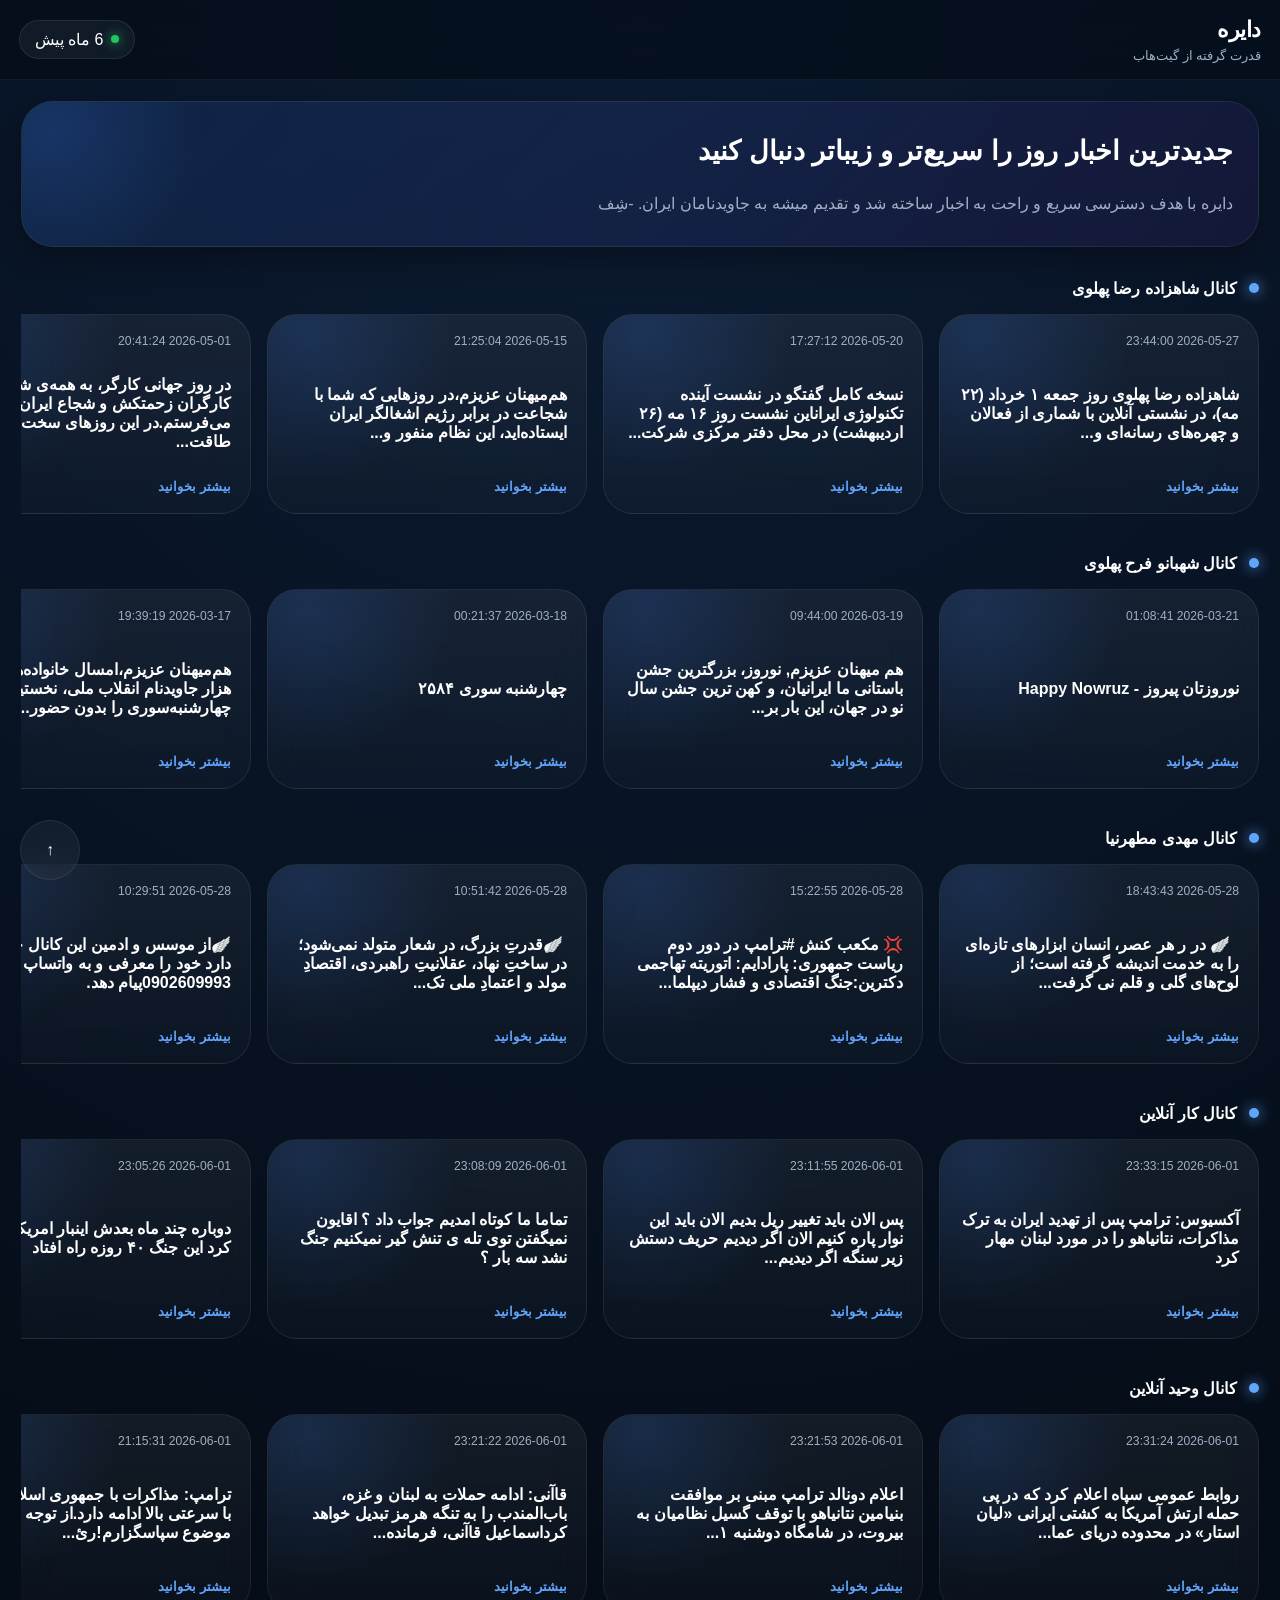
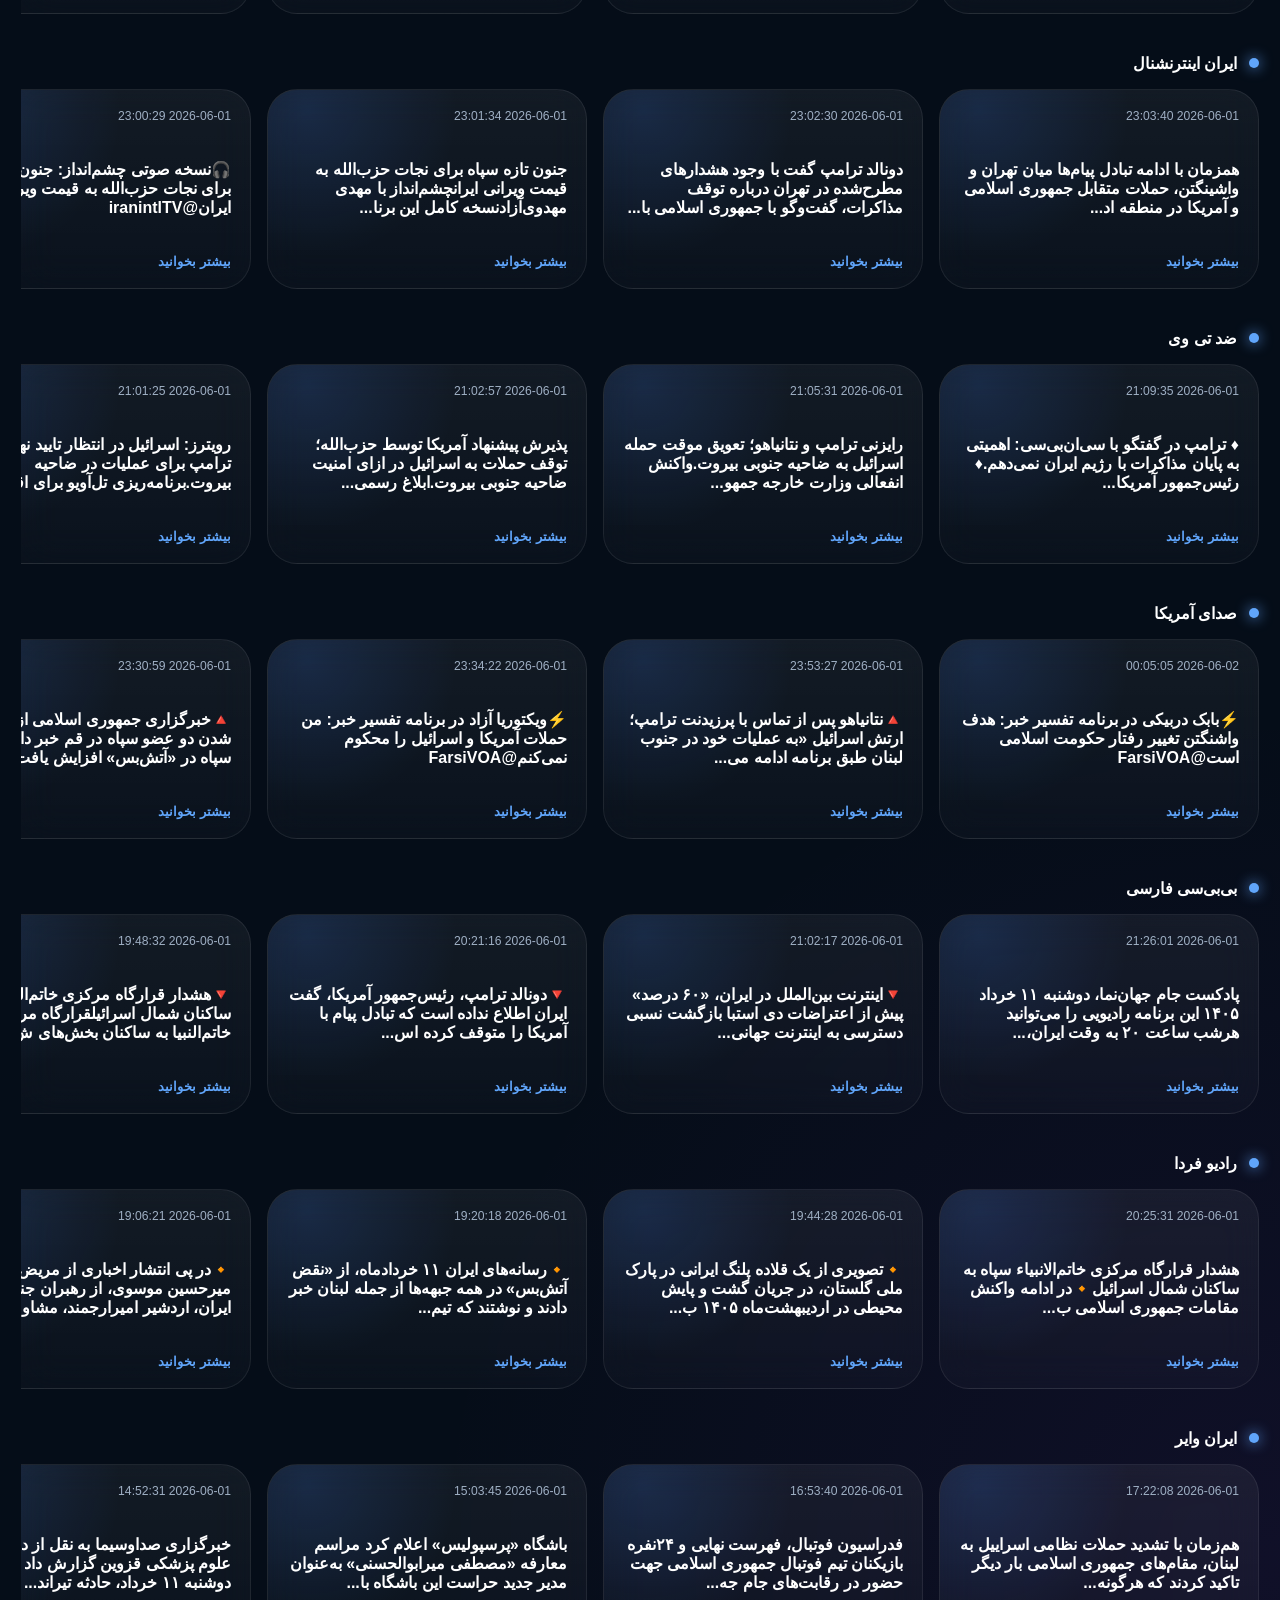
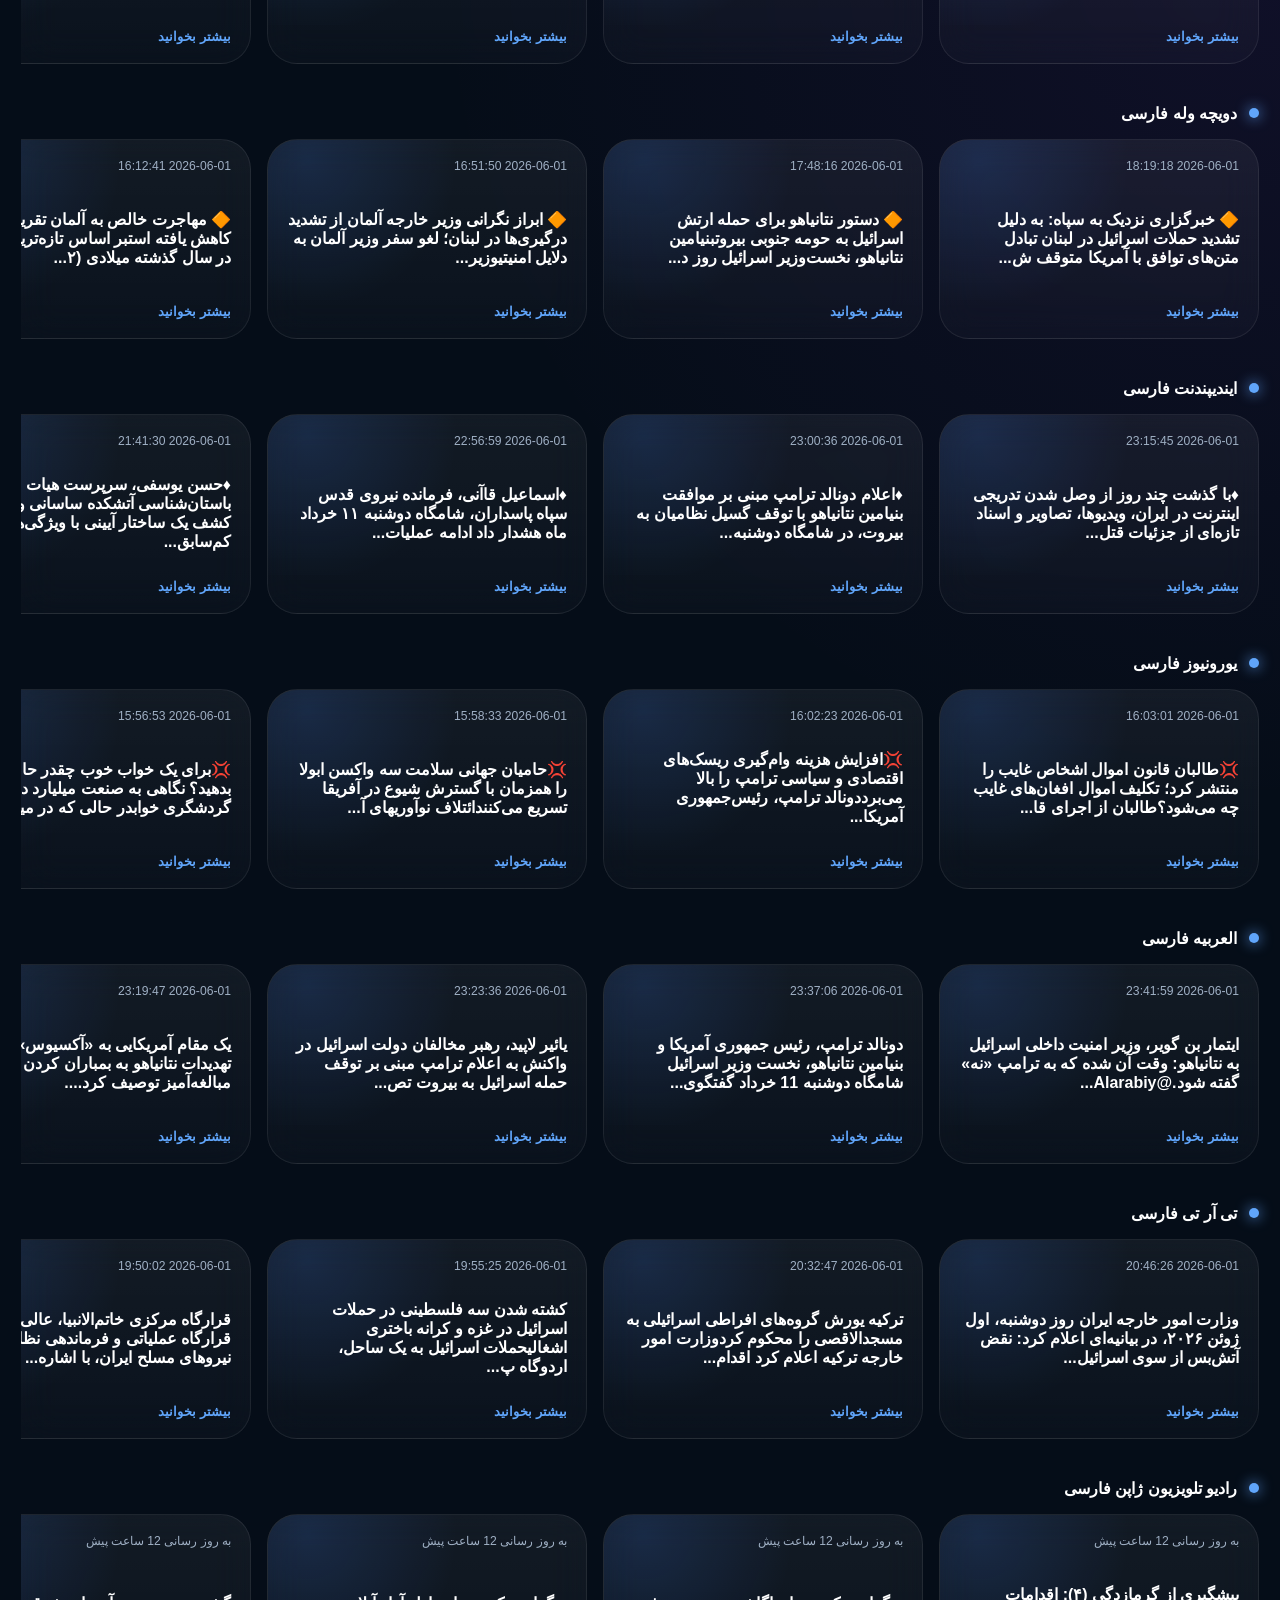
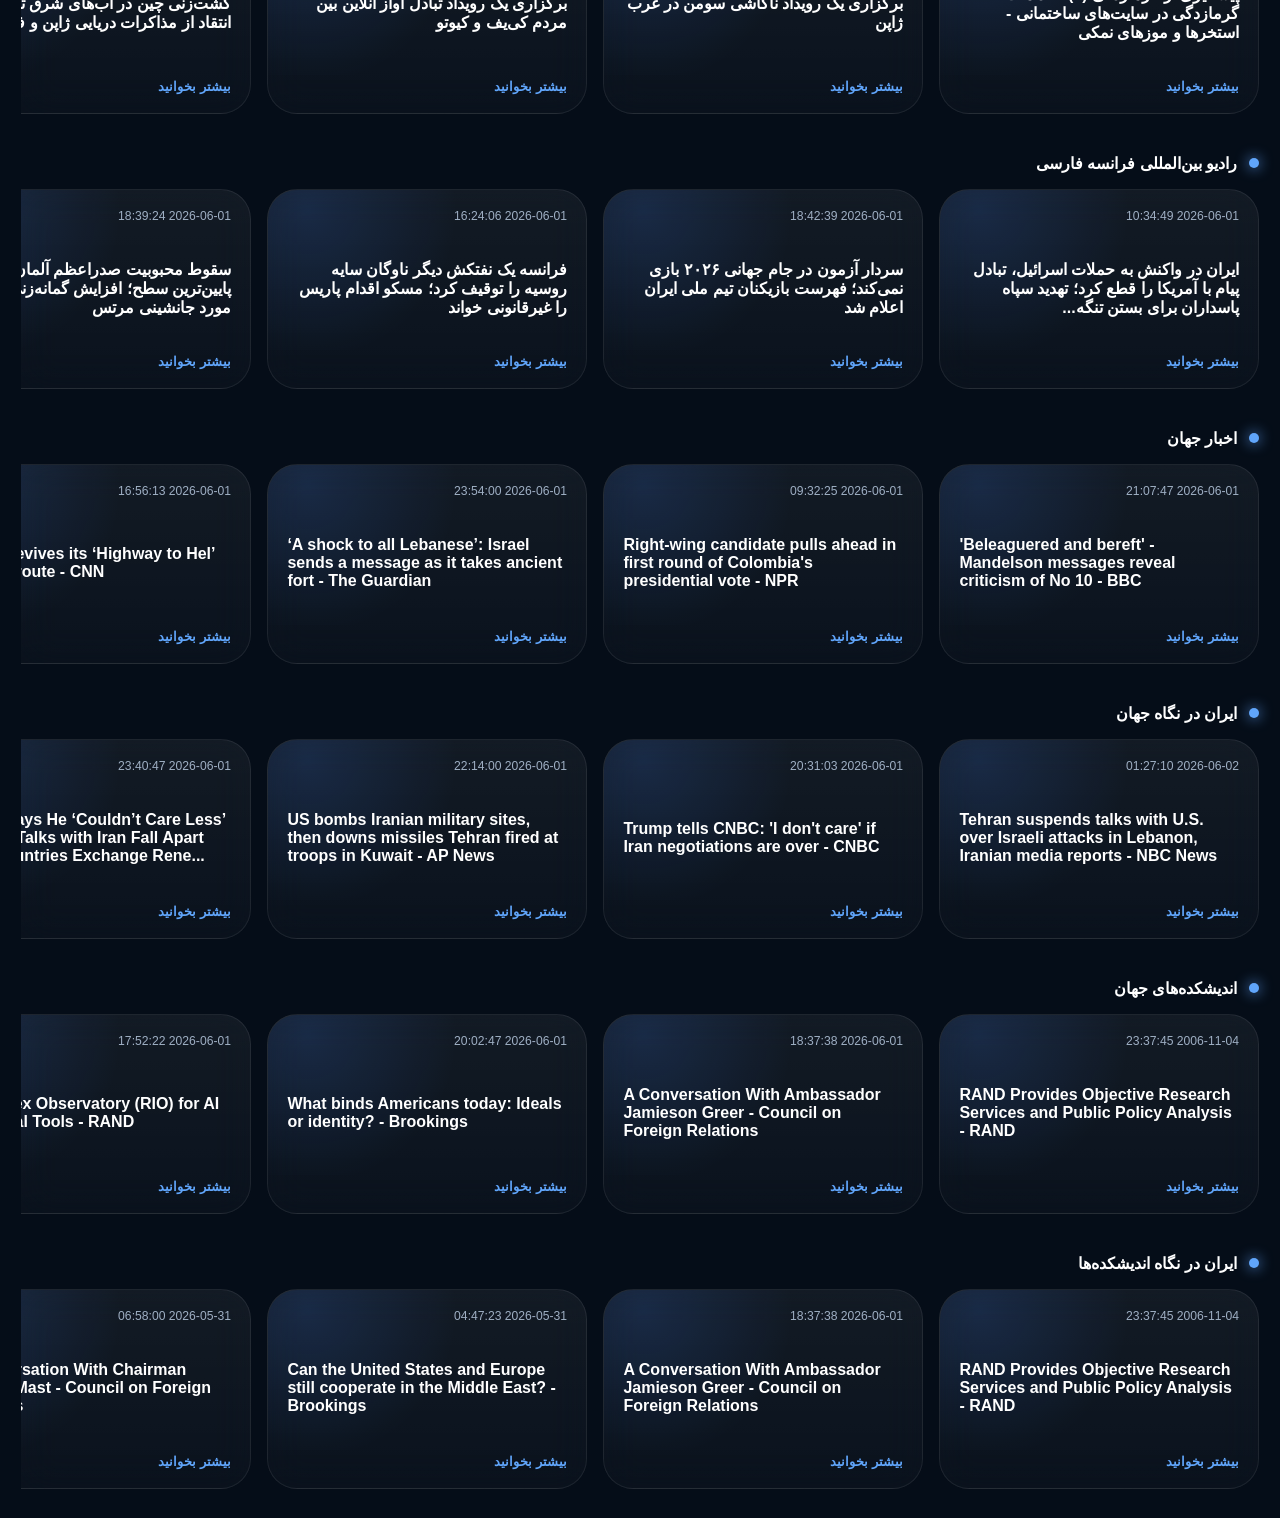
==== Feeds/view/index.html @ e9db4ffd "Schedule: feed updated" ====
<!DOCTYPE html>

<html lang="fa" dir="auto">

<head>

<meta charset="UTF-8">

<meta
    name="viewport"
    content="width=device-width, initial-scale=1.0"
/>

<title>پلتفرم دایره</title>

<link
    rel="icon"
    type="image/webp"
    href="https://raw.githubusercontent.com/shawnkasaei/news-reader-meli/refs/heads/main/Feeds/view/assets/favicon.webp"
/>

<style>

@font-face {
    font-family: Peyda;

    src:
        url('https://raw.githubusercontent.com/shawnkasaei/news-reader-meli/refs/heads/main/Feeds/view/assets/fonts/Peyda-Regular.ttf')
        format('truetype');

    font-weight: 400;
}

@font-face {
    font-family: Peyda;

    src:
        url('https://raw.githubusercontent.com/shawnkasaei/news-reader-meli/refs/heads/main/Feeds/view/assets/fonts/Peyda-Bold.ttf')
        format('truetype');

    font-weight: 700;
}

@font-face {
    font-family: Peyda;

    src:
        url('https://raw.githubusercontent.com/shawnkasaei/news-reader-meli/refs/heads/main/Feeds/view/assets/fonts/Peyda-Black.ttf')
        format('truetype');

    font-weight: 900;
}

:root {

    --bg-primary: #050d18;

    --bg-secondary: rgba(255,255,255,0.03);

    --bg-card:
        linear-gradient(
            180deg,
            rgba(255,255,255,0.06),
            rgba(255,255,255,0.025)
        );

    --border:
        rgba(255,255,255,0.08);

    --border-hover:
        rgba(59,130,246,0.35);

    --text-primary: #ffffff;

    --text-secondary: #9fb0c4;

    --accent: #60a5fa;

    --shadow:
        0 10px 30px rgba(0,0,0,0.35);

    --modal-bg:
        linear-gradient(
            180deg,
            rgba(15,20,35,0.98),
            rgba(7,11,20,0.98)
        );
}

* {
    margin: 0;
    padding: 0;
    box-sizing: border-box;
}

html {
    scroll-behavior: smooth;
}

body {

    background:
        radial-gradient(
            circle at top,
            rgba(59,130,246,0.12),
            transparent 25%
        ),
        radial-gradient(
            circle at right,
            rgba(147,51,234,0.08),
            transparent 25%
        ),
        var(--bg-primary);

    color: var(--text-primary);

    font-family: Peyda, sans-serif;

    min-height: 100vh;

    overflow-x: hidden;

    -webkit-font-smoothing: antialiased;
}

body.modal-open {
    overflow: hidden;
}

a {
    color: inherit;
    text-decoration: none;
}

::-webkit-scrollbar {
    width: 0;
    height: 0;
}

.app-header {

    position: sticky;

    top: 0;

    z-index: 999;

    backdrop-filter: blur(24px);

    background:
        rgba(5,13,24,0.72);

    border-bottom:
        1px solid rgba(255,255,255,0.05);

    padding:
        1rem
        1.2rem;

}

.header-inner {

    display: flex;

    align-items: center;

    justify-content: space-between;

    gap: 1rem;
}

.header-left {

    display: flex;

    flex-direction: column;

    gap: 0.3rem;
}

.logo-title {

    font-size: 1.4rem;

    font-weight: 900;

    letter-spacing: -0.02em;
}

.logo-subtitle {

    color: var(--text-secondary);

    font-size: 0.82rem;
}

.header-right {

    display: flex;

    align-items: center;

    gap: 0.75rem;
}

.live-badge {

    display: flex;

    align-items: center;

    gap: 0.5rem;

    padding:
        0.55rem
        0.9rem;

    border-radius: 999px;

    background:
        rgba(255,255,255,0.05);

    border:
        1px solid rgba(255,255,255,0.08);

        
    color: var(--text-secondary)

    font-size: 0.6rem;
}

.live-dot {

    width: 8px;
    height: 8px;

    border-radius: 50%;

    background: #22c55e;

    box-shadow:
        0 0 12px #22c55e;
}

.main-layout {

    padding:
        1.3rem;

    display: flex;

    flex-direction: column;

    gap: 2rem;
}

.hero-banner {

    position: relative;

    overflow: hidden;

    padding:
        1.6rem;

    border-radius: 32px;

    background:
        linear-gradient(
            135deg,
            rgba(59,130,246,0.14),
            rgba(147,51,234,0.08)
        );

    border:
        1px solid rgba(255,255,255,0.08);

    box-shadow: var(--shadow);
}

.hero-banner::before {

    content: "";

    position: absolute;

    width: 300px;
    height: 300px;

    top: -120px;
    left: -120px;

    background:
        radial-gradient(
            circle,
            rgba(59,130,246,0.18),
            transparent 70%
        );
}

.hero-title {

    position: relative;

    z-index: 2;

    font-size: 1.7rem;

    font-weight: 900;

    line-height: 1.8;

    margin-bottom: 0.75rem;
}

.hero-description {

    position: relative;

    z-index: 2;

    color: var(--text-secondary);

    line-height: 2;

    max-width: 700px;
}

.feed-section {
    display: flex;
    flex-direction: column;
    gap: 1rem;
}

.feed-header {

    display: flex;

    align-items: center;

    justify-content: space-between;
}

.feed-title-container {

    display: flex;

    align-items: center;

    gap: 0.75rem;
}

.feed-indicator {

    width: 10px;
    height: 10px;

    border-radius: 50%;

    background: var(--accent);

    box-shadow:
        0 0 14px var(--accent);
}

.feed-title {

    font-size: 1rem;

    font-weight: 900;
}

.feed-carousel {

    display: flex;

    gap: 1rem;

    overflow-x: auto;

    scroll-snap-type: x mandatory;

    padding-bottom: 0.5rem;
}

.news-card {

    position: relative;

    flex: 0 0 320px;

    width: 320px;
    height: 200px;

    border-radius: 30px;

    padding: 1.2rem;

    overflow: hidden;

    background: var(--bg-card);

    border:
        1px solid var(--border);

    backdrop-filter: blur(18px);

    scroll-snap-align: start;

    display: flex;

    flex-direction: column;

    justify-content: space-between;

    cursor: pointer;

    transition:
        transform 0.25s ease,
        border 0.25s ease,
        background 0.25s ease;
}

.news-card:hover {

    transform:
        translateY(-6px);

    border:
        1px solid var(--border-hover);

    background:
        linear-gradient(
            180deg,
            rgba(255,255,255,0.08),
            rgba(255,255,255,0.03)
        );
}

.card-background-glow {

    position: absolute;

    width: 320px;
    height: 280px;

    top: -120px;
    left: -120px;

    background:
        radial-gradient(
            circle,
            rgba(59,130,246,0.16),
            transparent 70%
        );
}

.card-top,
.card-content,
.card-bottom {
    position: relative;
    z-index: 3;
}

.card-date {

    color: var(--text-secondary);

    font-size: 0.76rem;
}

.card-content {
    flex: 1;

    display: flex;

    align-items: center;
}

.card-title {

    font-size: 1rem;

    font-weight: 600;

}

.card-bottom {
    display: flex;
    align-items: center;
    justify-content: space-between;
}

.read-more {

    color: var(--accent);

    font-size: 0.82rem;

    font-weight: 700;
}

.modal-overlay {

    position: fixed;

    inset: 0;

    z-index: 5000;

    display: none;

    align-items: center;

    justify-content: center;

    padding: 1rem;

    background:
        rgba(0,0,0,0.7);

    backdrop-filter: blur(10px);
}

.modal-overlay.active {
    display: flex;
}

.news-modal {

    position: relative;

    width: 100%;

    max-width: 900px;

    max-height: 92vh;

    overflow-y: auto;

    border-radius: 34px;

    padding: 2rem;

    background: var(--modal-bg);

    border:
        1px solid rgba(255,255,255,0.08);

    box-shadow:
        0 30px 80px rgba(0,0,0,0.45);

    animation:
        modalShow 0.25s ease;
}

@keyframes modalShow {

    from {
        opacity: 0;
        transform:
            translateY(20px)
            scale(0.98);
    }

    to {
        opacity: 1;
        transform:
            translateY(0)
            scale(1);
    }
}

.modal-close {

    position: absolute;

    top: 1rem;
    left: 1rem;

    width: 48px;
    height: 48px;

    border-radius: 50%;

    border: 0;

    background:
        rgba(255,255,255,0.06);

    color: white;

    font-size: 1.2rem;

    cursor: pointer;

    transition:
        background 0.2s ease;
}

.modal-close:hover {
    background:
        rgba(255,255,255,0.12);
}

.modal-header {
    margin-bottom: 1.5rem;
}

.modal-date {

    color: var(--text-secondary);

    font-size: 0.85rem;

    margin-bottom: 1rem;
}

.modal-title {

    font-weight: 900;

    line-height: 2.4;

    font-size: 1.2rem;
}

.modal-content {

    color: #d7e1ee;

    line-height: 2.4;

    font-size: 1rem;
}

.scroll-top-btn {

    position: fixed;

    bottom: 20px;
    left: 20px;

    width: 60px;
    height: 60px;

    border-radius: 50%;

    z-index: 2000;

    display: flex;

    align-items: center;

    justify-content: center;

    cursor: pointer;

    background:
        rgba(255,255,255,0.05);

    backdrop-filter: blur(18px);

    border:
        1px solid rgba(255,255,255,0.08);

    transition:
        transform 0.2s ease,
        background 0.2s ease;
}

.scroll-top-btn:hover {

    transform:
        translateY(-4px);

    background:
        rgba(255,255,255,0.08);
}

@media (max-width: 768px) {

    .main-layout {
        padding: 1rem;
    }

    .hero-banner {
        border-radius: 26px;
    }

    .hero-title {
        font-size: 1.4rem;
    }

    .news-card {

        flex: 0 0 85vw;

        width: 85vw;

        height: 200px;
    }

    .news-modal {
        padding: 1.5rem;
        border-radius: 28px;
    }
}

</style>

</head>

<body>

<header class="app-header">

    <div class="header-inner">

        <div class="header-left">

            <div class="logo-title">
                دایره
            </div>

            <div class="logo-subtitle">
                قدرت گرفته از گیت‌هاب
            </div>

        </div>

        <div class="header-right">
            <div class="live-badge">
                <div class="live-dot"></div>

                <span id="latest-update" data-time="2026-06-02 01:45:28">
                    در حال بروزرسانی...
                </span>
            </div>
        </div>

    </div>

</header>

<main class="main-layout">

    <section class="hero-banner">

        <div class="hero-title">
            جدیدترین اخبار روز را سریع‌تر و زیباتر دنبال کنید
        </div>

        <div class="hero-description">
            دایره با هدف دسترسی سریع و راحت به اخبار ساخته شد و تقدیم میشه به جاویدنامان ایران. -شِف
        </div>

    </section>

    
<section class="feed-section">

    <div class="feed-header">

        <div class="feed-title-container">

            <div class="feed-indicator"></div>

            <div class="feed-title">
                کانال شاهزاده رضا پهلوی
            </div>

        </div>

    </div>

    <div class="feed-carousel">
        
<article
    class="news-card"
        onclick='openNewsModal(
        `fa`,
        `شاهزاده رضا پهلوی روز جمعه ۱ خرداد (۲۲ مه)، در نشستی آنلاین با شماری از فعالان و چهره‌های رسانه‌ای و...`,
        `شاهزاده رضا پهلوی روز جمعه ۱ خرداد (۲۲ مه)، در نشستی آنلاین با شماری از فعالان و چهره‌های رسانه‌ای و هنری گفتگو کردند. ایشان ضمن شنیدن دیدگاه‌ها و نظرات حاضران، به برخی پرسش‌ها نیز پاسخ دادند. بخش‌های بیشتری از این گفتگو در روزهای آینده منتشر خواهد شد.@OfficialRezaPahlavi`,
        `2026-05-27 23:44:00`,
        `https://t.me/OfficialRezaPahlavi/1835`
    )'
>
    <a style="display: block; position: relative; top: -250px; visibility: hidden;" id="157e1a81af9f"></a>

    <div class="card-background-glow"></div>

    <div class="card-top">

        <div class="card-date">
            2026-05-27 23:44:00
        </div>

    </div>

    <div class="card-content">

        <h2 class="card-title" style="">
            شاهزاده رضا پهلوی روز جمعه ۱ خرداد (۲۲ مه)، در نشستی آنلاین با شماری از فعالان و چهره‌های رسانه‌ای و...
        </h2>

    </div>

    <div class="card-bottom">

        <div class="read-more">
            بیشتر بخوانید
        </div>

    </div>

</article>

<article
    class="news-card"
        onclick='openNewsModal(
        `fa`,
        `نسخه کامل گفتگو در نشست آینده تکنولوژی ایراناین نشست روز ۱۶ مه (۲۶ اردیبهشت) در محل دفتر مرکزی شرکت...`,
        `نسخه کامل گفتگو در نشست آینده تکنولوژی ایراناین نشست روز ۱۶ مه (۲۶ اردیبهشت) در محل دفتر مرکزی شرکت «اوبر» در شهر سان‌فرانسیسکو در ایالت کالیفرنیای آمریکا برگزار شد.@OfficialRezaPahlavi`,
        `2026-05-20 17:27:12`,
        `https://t.me/OfficialRezaPahlavi/1834`
    )'
>
    <a style="display: block; position: relative; top: -250px; visibility: hidden;" id="2c7325196214"></a>

    <div class="card-background-glow"></div>

    <div class="card-top">

        <div class="card-date">
            2026-05-20 17:27:12
        </div>

    </div>

    <div class="card-content">

        <h2 class="card-title" style="">
            نسخه کامل گفتگو در نشست آینده تکنولوژی ایراناین نشست روز ۱۶ مه (۲۶ اردیبهشت) در محل دفتر مرکزی شرکت...
        </h2>

    </div>

    <div class="card-bottom">

        <div class="read-more">
            بیشتر بخوانید
        </div>

    </div>

</article>

<article
    class="news-card"
        onclick='openNewsModal(
        `fa`,
        `هم‌میهنان عزیزم،در روزهایی که شما با شجاعت در برابر رژیم اشغالگر ایران ایستاده‌اید، این نظام منفور و...`,
        `هم‌میهنان عزیزم،در روزهایی که شما با شجاعت در برابر رژیم اشغالگر ایران ایستاده‌اید، این نظام منفور و منزوی، همچنان به تجاوز به جان و مال مردم ادامه می‌دهد تا سرنگونی حتمی خود را اندکی به تعویق اندازد. در چنین شرایطی، وظیفه خود می‌دانم که تصویر عدالت در فردای ایران را برای کسانی که با جنایتکاران همکاری کنند، روشن‌تر ترسیم کنم.در این راستا، از «کمیته‌ تدوین مقررات عدالت انتقالی ایران» خواستم درباره‌ دو موضوع مهم، نظر مشورتی خود را ارائه کند: نخست، موضوع مسئولیت کیفری افرادی که با ساختارهای سرکوبگر جمهوری اسلامی همکاری می‌کنند؛ و دوم، موضوع مصادره‌ اموال معترضان و خانواده‌های آنان.این کمیته اکنون نخستین نظر مشورتی خود را صادر کرده و پیام آن روشن است: این اقدامات، همکاری‌های ساده یا بی‌اهمیت نیستند؛ بلکه «یاری‌رسانی به جنایت علیه بشریت» محسوب می‌شوند. هیچ مقام، هیچ دستور و هیچ بهانه‌ای نمی‌تواند مسئولیت کیفری فردی را از میان ببرد. بنابراین، هر فردی که آگاهانه و داوطلبانه با ساختارهای سرکوبگر رژیم همکاری کند، چه در داخل و چه در خارج از ایران، باید بداند که در معرض مسئولیت کیفری قرار خواهد گرفت:خواه این همکاری از نوع گزارش‌دهی یا خبرچینی باشد؛خواه از نوع مشارکت در ایست‌های بازرسی‌ باشد؛خواه از نوع به‌کارگیری کودکان و نوجوانان در سرکوب معترضان باشد؛و خواه از نوع تحصیل، انتقال یا خرید و فروش اموالی باشد که در جریان سرکوب از معترضان و خانواده‌های آنان مصادره شده‌ است.از این رو، نه‌تنها افرادی که در صدور دستور، اجرای آن، یا تسهیل این مصادره‌ها نقش دارند در معرض مسئولیت قرار خواهند گرفت، بلکه کسانی که آگاهانه و داوطلبانه به خرید و فروش این اموال می‌پردازند نیز باید پاسخگو باشند. این مسئولیت، استفاده از اموال یا دارایی‌های آنان برای جبران خسارت واردشده به مالکان اصلی را نیز شامل می‌‌شود.بنابراین، به همه‌ کسانی که امروز در صدد همکاری با دستگاه سرکوب رژیم هستند هشدار می‌دهم: پیش از آن‌که دست به اقدامی بزنید که به مردم ایران آسیب جانی، مالی و یا اجتماعی برساند، به آینده‌ خود و خانواده‌تان بیندیشید. به آن روز بیندیشید که ایران آزاد خواهد شد؛ روزی که حقیقت پنهان نخواهد ماند؛ روزی که اسامی آشکار خواهد شد؛ روزی که هیچ متجاوز و جنایتکاری از پاسخ‌گویی در برابر قانون در امان نخواهد ماند.آن روز، ملت ایران حکومتی خواهد داشت که حقوق ایرانیان را محترم می‌دارد و ایران را به سرزمینی آزاد و آباد بدل می‌کند.پاینده ایران،رضا پهلوی-----------------------------متن کامل نظر مشورتی «کمیته‌ تدوین مقررات عدالت انتقالی ایران»:https://iranopasmigirim.com/fa/transitional-justice@OfficialRezaPahlavi`,
        `2026-05-15 21:25:04`,
        `https://t.me/OfficialRezaPahlavi/1833`
    )'
>
    <a style="display: block; position: relative; top: -250px; visibility: hidden;" id="df2646789327"></a>

    <div class="card-background-glow"></div>

    <div class="card-top">

        <div class="card-date">
            2026-05-15 21:25:04
        </div>

    </div>

    <div class="card-content">

        <h2 class="card-title" style="">
            هم‌میهنان عزیزم،در روزهایی که شما با شجاعت در برابر رژیم اشغالگر ایران ایستاده‌اید، این نظام منفور و...
        </h2>

    </div>

    <div class="card-bottom">

        <div class="read-more">
            بیشتر بخوانید
        </div>

    </div>

</article>

<article
    class="news-card"
        onclick='openNewsModal(
        `fa`,
        `در روز جهانی کارگر، به همه‌ی شما کارگران زحمتکش و شجاع ایران درود می‌فرستم.در این روزهای سخت و طاقت‌...`,
        `در روز جهانی کارگر، به همه‌ی شما کارگران زحمتکش و شجاع ایران درود می‌فرستم.در این روزهای سخت و طاقت‌فرسا -حاصل عملکرد ویرانگر چهل‌وهفت‌ساله‌ی جمهوری اسلامی- در کنار شما ایستاده‌ام. می‌دانم که شما کارگران و زحمت‌کشان، همچون اکثر هم‌میهنان، زیر فشار سنگین اقتصادی و تنگنای معیشتی هستید؛ سفره‌های‌تان هر روز کوچک‌تر و خالی‌تر می‌شود، در حالی که جمهوری اسلامی ثروت ملی ما را صرف جنگ‌افروزی و حمایت از گروه‌های تروریستی می‌کند.این وضعیت شایسته‌ی کارگر و شهروند ایرانی نیست؛ و با سرنگونی این رژیم و به ثمر نشستن جان‌فشانی‌ها و خون پاک ده‌ها هزار جان‌فدای راه آزادی ایران، پایان خواهد یافت.رسیدن به این هدف، به مشارکت تک‌تک ما نیاز دارد. در هر لحظه و هر قدم، از خود بپرسیم: آیا این اقدام بر عمر رژیم می‌افزاید یا اینکه به پیروزی انقلاب شیروخورشید کمک می‌کند؟ هر اقدام، هرچند کوچک، در از کار انداختن دستگاه سرکوب رژیم، در تعیین سرنوشت یک ملت بزرگ و تاریخی موثر است.از آموزه‌های زرتشت تا دوران پرافتخار هخامنشیان، جایگاه کار و کارگر، به عنوان یکی از اصلی‌ترین بازوان توسعه، آبادانی و رفاه، همواره در تاریخ و فرهنگ ایرانی گرامی و ارجمند بوده است. داریوش بزرگ بیش از ۲۵۰۰ سال پیش شخصا به امور کارگران و کارمندان زن و مرد شاغل در تخت‌جمشید رسیدگی می‌کرد و دستور پرداخت مستقیم حق و حقوق‌شان را می‌داد. در دوران معاصر نیز شاهد بازیابی این فرهنگ کهن بودیم. پدربزرگ و پدرم همواره توجه ویژه‌ای به کار و کارگران داشتند. در زمان پدرم با انقلاب سفید شاه و ملت، رفاه و معیشت کارگران در کانون توجه قرار گرفت: از سهیم کردن کارگران در سود کارخانه‌ها، تا تسهیل خرید مسکن، و ایجاد امکانات آموزشی، رفاهی و ورزشی برای کارگران و خانواده‌هایشان.موضوع توسعه‌ی اقتصادی و صنعتی، کار و کارآفرینی با محوریت رفاه، آسایش و زندگی شرافتمندانه‌ی کارگران، برای من نیز اهمیتی ویژه و اساسی دارد. از این‌رو، تیم من در پروژه‌ی شکوفایی ایران، به‌طور کامل و هدفمند بر این موضوع متمرکز شده و ایده‌ها و راهکارهای متناسب با شرایط ایران را به‌صورت دقیق مطالعه، بررسی و ارائه کرده است.باور دارم که با قرار گرفتن دوباره ایران بر ریل ترقی و‌ توسعه، و بازگشت رونق و آبادانی، کارگران کشور و خانواده‌های شریف آنان بار دیگر از احترام، رفاه، و کرامتی که شایسته همه ایرانیان است برخوردار خواهند شد.پاینده ایران،رضا پهلوی@OfficialRezaPahlavi`,
        `2026-05-01 20:41:24`,
        `https://t.me/OfficialRezaPahlavi/1828`
    )'
>
    <a style="display: block; position: relative; top: -250px; visibility: hidden;" id="adf734bd2742"></a>

    <div class="card-background-glow"></div>

    <div class="card-top">

        <div class="card-date">
            2026-05-01 20:41:24
        </div>

    </div>

    <div class="card-content">

        <h2 class="card-title" style="">
            در روز جهانی کارگر، به همه‌ی شما کارگران زحمتکش و شجاع ایران درود می‌فرستم.در این روزهای سخت و طاقت‌...
        </h2>

    </div>

    <div class="card-bottom">

        <div class="read-more">
            بیشتر بخوانید
        </div>

    </div>

</article>

<article
    class="news-card"
        onclick='openNewsModal(
        `fa`,
        `ساختار رژیم را هدف بگیرید و فشار بر آن را ادامه دهید تا مردم فرصت بازگشت به خیابان‌ها را به دست آورن...`,
        `ساختار رژیم را هدف بگیرید و فشار بر آن را ادامه دهید تا مردم فرصت بازگشت به خیابان‌ها را به دست آورند.مصاحبه با شان هنیتی در فاکس‌نیوز، با زیرنویس فارسی۲۸ آوریل ۲۰۲۶ (۸ اردیبهشت ۱۴۰۵/۲۵۸۵)@OfficialRezaPahlavi`,
        `2026-04-30 19:37:49`,
        `https://t.me/OfficialRezaPahlavi/1827`
    )'
>
    <a style="display: block; position: relative; top: -250px; visibility: hidden;" id="e007124f65b4"></a>

    <div class="card-background-glow"></div>

    <div class="card-top">

        <div class="card-date">
            2026-04-30 19:37:49
        </div>

    </div>

    <div class="card-content">

        <h2 class="card-title" style="">
            ساختار رژیم را هدف بگیرید و فشار بر آن را ادامه دهید تا مردم فرصت بازگشت به خیابان‌ها را به دست آورن...
        </h2>

    </div>

    <div class="card-bottom">

        <div class="read-more">
            بیشتر بخوانید
        </div>

    </div>

</article>

<article
    class="news-card"
        onclick='openNewsModal(
        `fa`,
        `سخنرانی در کنفرانس مطبوعاتی فدرال آلمانبرلین - ۳ اردیبهشت ۱۴۰۵/۲۵۸۵Remarks at the Federal Press Conf...`,
        `سخنرانی در کنفرانس مطبوعاتی فدرال آلمانبرلین - ۳ اردیبهشت ۱۴۰۵/۲۵۸۵Remarks at the Federal Press Conference (Bundespressekonferenz)Berlin – April 23, 2026@OfficialRezaPahlavi`,
        `2026-04-27 22:37:05`,
        `https://t.me/OfficialRezaPahlavi/1826`
    )'
>
    <a style="display: block; position: relative; top: -250px; visibility: hidden;" id="9343374cc681"></a>

    <div class="card-background-glow"></div>

    <div class="card-top">

        <div class="card-date">
            2026-04-27 22:37:05
        </div>

    </div>

    <div class="card-content">

        <h2 class="card-title" style="">
            سخنرانی در کنفرانس مطبوعاتی فدرال آلمانبرلین - ۳ اردیبهشت ۱۴۰۵/۲۵۸۵Remarks at the Federal Press Conf...
        </h2>

    </div>

    <div class="card-bottom">

        <div class="read-more">
            بیشتر بخوانید
        </div>

    </div>

</article>

<article
    class="news-card"
        onclick='openNewsModal(
        `fa`,
        `در چند هفته اخیر در سفر به دور اروپا با اعضای پارلمان‌ها، دولت‌ها و رسانه‌ها گفت‌وگو کرده‌ام.سفر من...`,
        `در چند هفته اخیر در سفر به دور اروپا با اعضای پارلمان‌ها، دولت‌ها و رسانه‌ها گفت‌وگو کرده‌ام.سفر من یک هدف داشت: این که صدای میلیون‌ها ایرانی باشم که تحت سلطه جمهوری اسلامی، ترورهای آن و قطع اینترنت، گروگان گرفته شده‌اند؛ میلیون‌ها ایرانی که صدایشان خاموش شده است. اما اکنون با اطمینان می‌توانم بگویم این سکوت، این سانسور، نه‌تنها توسط رژیم در ایران، بلکه توسط رسانه‌های بین‌المللی و به‌ویژه اروپایی انجام می‌شود.بنابراین، می‌خواهم به طور مستقیم با مردم اروپا صحبت کنم.I have spent the past several weeks traveling across Europe, speaking to members of parliaments, governments, and the press. My visit had one objective: to give a voice to the millions of Iranians held hostage by the Islamic Republic, its terror, and its Internet blackout. The millions of Iranians who have been silenced. But I can now say with confidence that that silencing, that censorship, is not just happening at the hands of the regime in Iran, but by the international, and particularly the European, media. So I want to speak directly to the people of Europe.@OfficialRezaPahlavi`,
        `2026-04-24 21:13:41`,
        `https://t.me/OfficialRezaPahlavi/1825`
    )'
>
    <a style="display: block; position: relative; top: -250px; visibility: hidden;" id="ba3c5bd81091"></a>

    <div class="card-background-glow"></div>

    <div class="card-top">

        <div class="card-date">
            2026-04-24 21:13:41
        </div>

    </div>

    <div class="card-content">

        <h2 class="card-title" style="">
            در چند هفته اخیر در سفر به دور اروپا با اعضای پارلمان‌ها، دولت‌ها و رسانه‌ها گفت‌وگو کرده‌ام.سفر من...
        </h2>

    </div>

    <div class="card-bottom">

        <div class="read-more">
            بیشتر بخوانید
        </div>

    </div>

</article>

<article
    class="news-card"
        onclick='openNewsModal(
        `fa`,
        `گفتگو با برنامه پورتا پورتا، شبکه رای-۱ ایتالیابا زیرنویس فارسیآوریل ۲۰۲۶ (فروردین ۱۴۰۵/۲۵۸۵)@Offici...`,
        `گفتگو با برنامه پورتا پورتا، شبکه رای-۱ ایتالیابا زیرنویس فارسیآوریل ۲۰۲۶ (فروردین ۱۴۰۵/۲۵۸۵)@OfficialRezaPahlavihttps://youtu.be/DYnFKU782n8`,
        `2026-04-19 14:03:02`,
        `https://t.me/OfficialRezaPahlavi/1824`
    )'
>
    <a style="display: block; position: relative; top: -250px; visibility: hidden;" id="789ad06139c9"></a>

    <div class="card-background-glow"></div>

    <div class="card-top">

        <div class="card-date">
            2026-04-19 14:03:02
        </div>

    </div>

    <div class="card-content">

        <h2 class="card-title" style="">
            گفتگو با برنامه پورتا پورتا، شبکه رای-۱ ایتالیابا زیرنویس فارسیآوریل ۲۰۲۶ (فروردین ۱۴۰۵/۲۵۸۵)@Offici...
        </h2>

    </div>

    <div class="card-bottom">

        <div class="read-more">
            بیشتر بخوانید
        </div>

    </div>

</article>

<article
    class="news-card"
        onclick='openNewsModal(
        `fa`,
        `در جریان سفر به ایتالیا با شماری از سناتورها و نمایندگان مجلس این کشور از احزاب مختلف دیدار و درباره...`,
        `در جریان سفر به ایتالیا با شماری از سناتورها و نمایندگان مجلس این کشور از احزاب مختلف دیدار و درباره جنگ جمهوری اسلامی علیه ملت ایران، و مسئولیت اخلاقی ایتالیا و اروپا بر پشتیبانی از انقلاب ملی ایرانیان با هدف پایان دادن به جمهوری اسلامی و رسیدن به آزادی و دموکراسی گفتگو کردیم.من در این دیدارها بر لزوم فشار دیپلماتیک بر جمهوری اسلامی برای برقراری اینترنت، آزادی زندانیان سیاسی، و توقف فوری اعدام‌ها تاکید کردم.ازجمله این دیدارها، دیدار با سناتور مائوریتزیو گاسپاری، رئیس کمیته امور خارجی و دفاع سنای ایتالیا بود.@OfficialRezaPahlavi`,
        `2026-04-18 16:19:50`,
        `https://t.me/OfficialRezaPahlavi/1816`
    )'
>
    <a style="display: block; position: relative; top: -250px; visibility: hidden;" id="8f0e9d585d0e"></a>

    <div class="card-background-glow"></div>

    <div class="card-top">

        <div class="card-date">
            2026-04-18 16:19:50
        </div>

    </div>

    <div class="card-content">

        <h2 class="card-title" style="">
            در جریان سفر به ایتالیا با شماری از سناتورها و نمایندگان مجلس این کشور از احزاب مختلف دیدار و درباره...
        </h2>

    </div>

    <div class="card-bottom">

        <div class="read-more">
            بیشتر بخوانید
        </div>

    </div>

</article>

    </div>

</section>

<section class="feed-section">

    <div class="feed-header">

        <div class="feed-title-container">

            <div class="feed-indicator"></div>

            <div class="feed-title">
                کانال شهبانو فرح پهلوی
            </div>

        </div>

    </div>

    <div class="feed-carousel">
        
<article
    class="news-card"
        onclick='openNewsModal(
        `fa`,
        `‏نوروزتان پیروز - Happy Nowruz`,
        `‏نوروزتان پیروز - Happy Nowruz`,
        `2026-03-21 01:08:41`,
        `https://t.me/farahdibapahlavi/664`
    )'
>
    <a style="display: block; position: relative; top: -250px; visibility: hidden;" id="c3ffda477594"></a>

    <div class="card-background-glow"></div>

    <div class="card-top">

        <div class="card-date">
            2026-03-21 01:08:41
        </div>

    </div>

    <div class="card-content">

        <h2 class="card-title" style="">
            ‏نوروزتان پیروز - Happy Nowruz
        </h2>

    </div>

    <div class="card-bottom">

        <div class="read-more">
            بیشتر بخوانید
        </div>

    </div>

</article>

<article
    class="news-card"
        onclick='openNewsModal(
        `fa`,
        `هم ‌میهنان عزیزم, نوروز، بزرگترین جشن باستانی ما ایرانیان، و کهن ترین جشن سال نو در جهان، این بار بر...`,
        `هم ‌میهنان عزیزم, نوروز، بزرگترین جشن باستانی ما ایرانیان، و کهن ترین جشن سال نو در جهان، این بار برای ما ایرانیان معنایی خاص و عمیق تر از سال های گذشته دارد. نوروز امسال همزمان با رستاخیزی بزرگ برای باز پس گیری آزادی و سربلندی ملی ایرانیان, و پس از بزرگترین کشتار خیابانی رژیمی واپسگرا است که هزاران جوان ایران را از خانواده هایشان گرفت. من با همدلی و مهر به خانواده هایی که عزیزان خود را از دست داده اند می اندیشم و برای آنان آرامش و شکیبایی آرزو میکنم و از صمیم قلب در سوگ بازماندگان این جاوید نامان میهن شریک هستم. امید و آرزوی نوروزی من برای هم میهنانم این است که از این پس نیروی آنان تنها صرف سازندگی ایران و بازگرداندن آن به خانواده ملل پیشرفته جهان باشد. باشد که یک بار دیگر نام ایران و ایرانی با همان احترام و سربلندی که در گذشته ای نه چندان دور با آن شناخته میشد طنین افکند. آرزوی دیگر من هم دیدن سرور و شادی هم میهنانم، بزودی در ایرانی آزاد و سربلند است. امید دارم که نوروز امسال همه این آرزوها را، همراه با پیروزی نهایی نور بر تاریکی به ارمغان بیاورد.پاینده ایران فرح پهلوی`,
        `2026-03-19 09:44:00`,
        `https://t.me/farahdibapahlavi/663`
    )'
>
    <a style="display: block; position: relative; top: -250px; visibility: hidden;" id="f9fdd32bab2d"></a>

    <div class="card-background-glow"></div>

    <div class="card-top">

        <div class="card-date">
            2026-03-19 09:44:00
        </div>

    </div>

    <div class="card-content">

        <h2 class="card-title" style="">
            هم ‌میهنان عزیزم, نوروز، بزرگترین جشن باستانی ما ایرانیان، و کهن ترین جشن سال نو در جهان، این بار بر...
        </h2>

    </div>

    <div class="card-bottom">

        <div class="read-more">
            بیشتر بخوانید
        </div>

    </div>

</article>

<article
    class="news-card"
        onclick='openNewsModal(
        `fa`,
        `چهارشنبه سوری ۲۵۸۴`,
        `چهارشنبه سوری ۲۵۸۴`,
        `2026-03-18 00:21:37`,
        `https://t.me/farahdibapahlavi/662`
    )'
>
    <a style="display: block; position: relative; top: -250px; visibility: hidden;" id="bbdb0715b69c"></a>

    <div class="card-background-glow"></div>

    <div class="card-top">

        <div class="card-date">
            2026-03-18 00:21:37
        </div>

    </div>

    <div class="card-content">

        <h2 class="card-title" style="">
            چهارشنبه سوری ۲۵۸۴
        </h2>

    </div>

    <div class="card-bottom">

        <div class="read-more">
            بیشتر بخوانید
        </div>

    </div>

</article>

<article
    class="news-card"
        onclick='openNewsModal(
        `fa`,
        `هم‌میهنان عزیزم،امسال خانواده‌های ده‌ها هزار جاویدنام انقلاب ملی، نخستین چهارشنبه‌سوری را بدون حضور...`,
        `هم‌میهنان عزیزم،امسال خانواده‌های ده‌ها هزار جاویدنام انقلاب ملی، نخستین چهارشنبه‌سوری را بدون حضور عزیزان خود برگزار می‌کنند.من به عنوان یک مادر، یک همسر، و یک ایرانی به خانواده‌های داغدارِ جان ‌باختگان میهن می‌گویم درد و رنج شما درد و رنج من و ملت بزرگ ایران است. عزیزانِ شما، بهترین فرزندان ایران‌زمین و افتخار یک ملت بزرگ و باستانی هستید. فداکاری و شجاعت آنها و شهامت و صبوری شما را ارج می‌گذاریم.آیین ملیِ چهارشنبه ‌سوری یادآور ایستادگی نیاکان ما بر سنت و فرهنگ ملی ما و نماد پیروزی نور بر تاریکی است. من امسال این سنت میهنی را به یاد خانوادها‌ی دادخواه و ده‌ها هزار جاویدنام «انقلاب شیروخورشید» برگزار می‌کنم؛ جوانانی که سیاوش‌وار، بی‌‌گناه بر خاک افتادند.باور راسخ دارم که نور بر تاریکی پیروز است و آتش مقدسِ آگاهی ملی و میهن‌پرستی، نگهبان ایران خواهد بود.پاینده ایران`,
        `2026-03-17 19:39:19`,
        `https://t.me/farahdibapahlavi/661`
    )'
>
    <a style="display: block; position: relative; top: -250px; visibility: hidden;" id="8fae9bde459b"></a>

    <div class="card-background-glow"></div>

    <div class="card-top">

        <div class="card-date">
            2026-03-17 19:39:19
        </div>

    </div>

    <div class="card-content">

        <h2 class="card-title" style="">
            هم‌میهنان عزیزم،امسال خانواده‌های ده‌ها هزار جاویدنام انقلاب ملی، نخستین چهارشنبه‌سوری را بدون حضور...
        </h2>

    </div>

    <div class="card-bottom">

        <div class="read-more">
            بیشتر بخوانید
        </div>

    </div>

</article>

<article
    class="news-card"
        onclick='openNewsModal(
        `fa`,
        `بدینوسیله به اطلاع هم میهنان میرساند که از این تاریخ آقای داریوش شفا به سمت رییس دفتر مخصوص من منصوب...`,
        `بدینوسیله به اطلاع هم میهنان میرساند که از این تاریخ آقای داریوش شفا به سمت رییس دفتر مخصوص من منصوب و مشغول انجام وظایف خود میشود. فرح پهلوی`,
        `2026-03-12 02:17:18`,
        `https://t.me/farahdibapahlavi/660`
    )'
>
    <a style="display: block; position: relative; top: -250px; visibility: hidden;" id="568f0e296365"></a>

    <div class="card-background-glow"></div>

    <div class="card-top">

        <div class="card-date">
            2026-03-12 02:17:18
        </div>

    </div>

    <div class="card-content">

        <h2 class="card-title" style="">
            بدینوسیله به اطلاع هم میهنان میرساند که از این تاریخ آقای داریوش شفا به سمت رییس دفتر مخصوص من منصوب...
        </h2>

    </div>

    <div class="card-bottom">

        <div class="read-more">
            بیشتر بخوانید
        </div>

    </div>

</article>

<article
    class="news-card"
        onclick='openNewsModal(
        `fa`,
        `در هر لحظه از این روزهای دشوار، اندوه مادران، پدران، خواهران، برادران و دوستان قربانیان و زخمی‌شدگان...`,
        `در هر لحظه از این روزهای دشوار، اندوه مادران، پدران، خواهران، برادران و دوستان قربانیان و زخمی‌شدگان حوادث اخیر ایران با من بوده است. از صمیم قلب و با تمام وجود، خود را شریک غم و رنج آنان می‌دانم و برای تمامی مجروحان شفای عاجل و بازگشت به آغوش خانواده‌هایشان را آرزو می‌کنم.هرگز فراموش نمی‌کنم که هزاران نفر از فرزندان این سرزمین همچنان در زندان‌ها به سر می‌برند و در رنج و بی‌عدالتی روزگار می‌گذرانند. اندیشه آنان نیز پیوسته با من است.گرچه دور از وطن و دور از شما هستم، اما به هر یک از ایرانیان آزادی‌خواه که با شجاعت و امید برای آینده‌ای روشن ایستادگی می‌کنند، افتخار می‌کنم. ایمان دارم که نور بر تاریکی پیروز خواهد شد و ایران ما روزی نه چندان دور به آزادی آرامش و سربلندی خواهد رسید.فرح پهلوی`,
        `2026-02-12 19:52:03`,
        `https://t.me/farahdibapahlavi/653`
    )'
>
    <a style="display: block; position: relative; top: -250px; visibility: hidden;" id="115242c4189b"></a>

    <div class="card-background-glow"></div>

    <div class="card-top">

        <div class="card-date">
            2026-02-12 19:52:03
        </div>

    </div>

    <div class="card-content">

        <h2 class="card-title" style="">
            در هر لحظه از این روزهای دشوار، اندوه مادران، پدران، خواهران، برادران و دوستان قربانیان و زخمی‌شدگان...
        </h2>

    </div>

    <div class="card-bottom">

        <div class="read-more">
            بیشتر بخوانید
        </div>

    </div>

</article>

<article
    class="news-card"
        onclick='openNewsModal(
        `en`,
        `2026 Editionhttps://xoeditions.com/livres/memoires/`,
        `2026 Editionhttps://xoeditions.com/livres/memoires/`,
        `2026-02-04 23:14:03`,
        `https://t.me/farahdibapahlavi/651`
    )'
>
    <a style="display: block; position: relative; top: -250px; visibility: hidden;" id="c383d9671904"></a>

    <div class="card-background-glow"></div>

    <div class="card-top">

        <div class="card-date">
            2026-02-04 23:14:03
        </div>

    </div>

    <div class="card-content">

        <h2 class="card-title" style="direction: ltr; text-align: left;">
            2026 Editionhttps://xoeditions.com/livres/memoires/
        </h2>

    </div>

    <div class="card-bottom">

        <div class="read-more">
            بیشتر بخوانید
        </div>

    </div>

</article>

    </div>

</section>

<section class="feed-section">

    <div class="feed-header">

        <div class="feed-title-container">

            <div class="feed-indicator"></div>

            <div class="feed-title">
                کانال مهدی مطهرنیا
            </div>

        </div>

    </div>

    <div class="feed-carousel">
        
<article
    class="news-card"
        onclick='openNewsModal(
        `fa`,
        `‍ ‍ 🪽‍ در ر هر عصر، انسان ابزارهای تازه‌ای را به خدمت اندیشه گرفته است؛ از لوح‌های گلی و قلم نی گرفت...`,
        `‍ ‍ 🪽‍ در ر هر عصر، انسان ابزارهای تازه‌ای را به خدمت اندیشه گرفته است؛ از لوح‌های گلی و قلم نی گرفته تا ماشین چاپ، رادیو، رایانه و اکنون هوش مصنوعی. آنچه در ظاهر دگرگون می‌شود، ابزار است؛ اما آنچه در عمق استمرار می‌یابد، میل انسان به توسعه قلمرو فهم و بیان خویش است. نویسندگان عصر حاضر نیز در برابر هوش مصنوعی، همان وضعیتی را تجربه می‌کنند که نویسندگان ادوار پیشین در مواجهه با فناوری‌های نو تجربه کرده بودند؛ آمیزه‌ای از بیم، امید، مقاومت و سپس همزیستی.هوش مصنوعی برای نویسنده امروز، نه جانشین تفکر، بلکه امتداد توانایی او در جست‌وجو، تنظیم، تحلیل و حتی تخیل است. همان‌گونه که روزگاری ماشین چاپ متهم می‌شد که اصالت کتابت را از میان خواهد برد و بعدها رایانه متهم بود که روح نویسندگی را مکانیکی می‌کند، امروز نیز هوش مصنوعی در معرض همین داوری‌ها قرار دارد. با این همه، تاریخ نشان داده است که ابزارهای نوین، هرگز جایگزین جوهر آفرینش انسانی نشده‌اند؛ بلکه شیوه بروز آن را متحول کرده‌اند.🦅 نویسنده معاصر در استفاده از هوش مصنوعی، بیش از آنکه از خلاقیت تهی شود، در معرض آزمونی تازه برای تعریف خلاقیت قرار گرفته است. اکنون ارزش نویسنده نه صرفاً در تولید واژه، بلکه در قدرت انتخاب، تفسیر، جهت‌دهی و معناپردازی آشکار می‌شود. هوش مصنوعی می‌تواند متن بسازد، اما هنوز این انسان است که به متن، جان، تجربه، درد، حافظه و افق می‌بخشد.در حقیقت، هر دوره تاریخی ابزار خود را آفریده تا محدودیت‌های پیشین را کاهش دهد. همان‌گونه که ورود دوربین، نقاشی را نابود نکرد بلکه آن را به سوی امپرسیونیسم و هنر مدرن سوق داد، هوش مصنوعی نیز ادبیات و نویسندگی را به سوی ساحت‌های تازه‌ای از آفرینش سوق خواهد داد. نویسنده آینده احتمالاً کسی نیست که از فناوری فاصله بگیرد، بلکه کسی است که بتواند میان «روح انسانی» و «قدرت پردازشی ماشین» تعادلی خلاق برقرار کند.🪶از این منظر، هوش مصنوعی نه پایان نویسندگی، بلکه آغاز مرحله‌ای تازه در تاریخ بیان انسانی است؛ مرحله‌ای که در آن، انسان بار دیگر ناگزیر می‌شود نسبت خود را با ابزار، حقیقت و خلاقیت بازتعریف کند. در نهایت، آنچه ماندگار خواهد بود، نه خود ابزار، بلکه کیفیت اندیشه‌ای است که از ان پرده برمی داریم و به امروز و آینده تقدیم می داریم. #مطهرنیا #هوش_مصنوعی#عصر_روح_مصنوعی#روح_مصنوعی`,
        `2026-05-28 18:43:43`,
        `https://t.me/MehdiMotaharnia1344/11079`
    )'
>
    <a style="display: block; position: relative; top: -250px; visibility: hidden;" id="83b630741c77"></a>

    <div class="card-background-glow"></div>

    <div class="card-top">

        <div class="card-date">
            2026-05-28 18:43:43
        </div>

    </div>

    <div class="card-content">

        <h2 class="card-title" style="">
            ‍ ‍ 🪽‍ در ر هر عصر، انسان ابزارهای تازه‌ای را به خدمت اندیشه گرفته است؛ از لوح‌های گلی و قلم نی گرفت...
        </h2>

    </div>

    <div class="card-bottom">

        <div class="read-more">
            بیشتر بخوانید
        </div>

    </div>

</article>

<article
    class="news-card"
        onclick='openNewsModal(
        `fa`,
        `💢 مکعب کنش #ترامپ در دور دوم ریاست جمهوری: پارادایم: اتوریته تهاجمی دکترین:جنگ اقتصادی و فشار دیپلما...`,
        `💢 مکعب کنش #ترامپ در دور دوم ریاست جمهوری: پارادایم: اتوریته تهاجمی دکترین:جنگ اقتصادی و فشار دیپلماتیک سیاست کلان :پیچیدگی در انزواگرایی فعال و اولویت دهی به منافع ملی استراتژی : فشار و تقابل تاکتیک: تحریک و بهره برداری از بحران ها تکنیک : رسانه ای کردن بحران ها و استفاده از شبکه های اجتماعی#مطهرنیا #اندیشکده_آینده_اندیشی_سیمرغ #نظم_نوین_جهانی #آمریکا #آینده #باریخ#باریخ_شناسی`,
        `2026-05-28 15:22:55`,
        `https://t.me/MehdiMotaharnia1344/11076`
    )'
>
    <a style="display: block; position: relative; top: -250px; visibility: hidden;" id="ea39ad74f76a"></a>

    <div class="card-background-glow"></div>

    <div class="card-top">

        <div class="card-date">
            2026-05-28 15:22:55
        </div>

    </div>

    <div class="card-content">

        <h2 class="card-title" style="">
            💢 مکعب کنش #ترامپ در دور دوم ریاست جمهوری: پارادایم: اتوریته تهاجمی دکترین:جنگ اقتصادی و فشار دیپلما...
        </h2>

    </div>

    <div class="card-bottom">

        <div class="read-more">
            بیشتر بخوانید
        </div>

    </div>

</article>

<article
    class="news-card"
        onclick='openNewsModal(
        `fa`,
        `‍ 🪽قدرتِ بزرگ، در شعار متولد نمی‌شود؛ در ساختِ نهاد، عقلانیتِ راهبردی، اقتصادِ مولد و اعتمادِ ملی تک...`,
        `‍ 🪽قدرتِ بزرگ، در شعار متولد نمی‌شود؛ در ساختِ نهاد، عقلانیتِ راهبردی، اقتصادِ مولد و اعتمادِ ملی تکوین می‌یابد.ایران را نه می‌توان کوچک دید و نه با توهمِ امپراتوری فهم کرد.جهان امروز، میدانِ رقابتِ شبکه‌های قدرت است؛ جایی که هر کشوری به اندازه‌ی توانِ تولید ثروت، دانش، انسجام اجتماعی و قدرتِ تصمیم‌سازی‌اش وزن پیدا می‌کند، نه صرفاً با حافظه‌ی تاریخی یا هیجانِ سیاسی.🪶اگر دشمنی با ایران وجود دارد، علتش فقط “بزرگی” نیست؛ بلکه موقعیت ژئوپلیتیکی، منابع، ظرفیت تمدنی و گاه خطاهای محاسباتیِ خود ما نیز در آن نقش دارند.در سیاست بین‌الملل، هیچ بازیگری صرفاً از سرِ نفرت عمل نمی‌کند؛ منافع، تعیین‌کننده‌اند.🦅 ایرانِ مقتدر، ایرانی است که نخبگانش مهاجرت نکنند، پول ملی‌اش فرسوده نشود، فسادْ ساختار را نبلعد و جوانش آینده را قابلِ زیست ببیند.قدرتِ واقعی، پیش از آنکه در شعار شنیده شود، باید در کیفیتِ زندگیِ مردم دیده شود.‼️تاریخ نشان داده است که تمدن‌ها با “تجلیل از خود” ماندگار نشدند؛ با “توانِ اصلاحِ خود” ماندگار شدند.⁉️ با بالاترین قیمت !!! یا جلب حسادت خودبزرگ بینان حسود و منفور؟؟؟!!! واقعیت چیست؟#پیش_نیازهای_قدرت #آیین_قدرت #مطهرنیا #حسادت#بلاهت`,
        `2026-05-28 10:51:42`,
        `https://t.me/MehdiMotaharnia1344/11075`
    )'
>
    <a style="display: block; position: relative; top: -250px; visibility: hidden;" id="96fd15cbb260"></a>

    <div class="card-background-glow"></div>

    <div class="card-top">

        <div class="card-date">
            2026-05-28 10:51:42
        </div>

    </div>

    <div class="card-content">

        <h2 class="card-title" style="">
            ‍ 🪽قدرتِ بزرگ، در شعار متولد نمی‌شود؛ در ساختِ نهاد، عقلانیتِ راهبردی، اقتصادِ مولد و اعتمادِ ملی تک...
        </h2>

    </div>

    <div class="card-bottom">

        <div class="read-more">
            بیشتر بخوانید
        </div>

    </div>

</article>

<article
    class="news-card"
        onclick='openNewsModal(
        `fa`,
        `🪽از موسس و ادمین این کانال خواهش دارد خود را معرفی و به واتساپ با تلگرام : 0902609993پیام دهد.`,
        `🪽از موسس و ادمین این کانال خواهش دارد خود را معرفی و به واتساپ با تلگرام : 0902609993پیام دهد.`,
        `2026-05-28 10:29:51`,
        `https://t.me/MehdiMotaharnia1344/11073`
    )'
>
    <a style="display: block; position: relative; top: -250px; visibility: hidden;" id="7a6755c4a4b8"></a>

    <div class="card-background-glow"></div>

    <div class="card-top">

        <div class="card-date">
            2026-05-28 10:29:51
        </div>

    </div>

    <div class="card-content">

        <h2 class="card-title" style="">
            🪽از موسس و ادمین این کانال خواهش دارد خود را معرفی و به واتساپ با تلگرام : 0902609993پیام دهد.
        </h2>

    </div>

    <div class="card-bottom">

        <div class="read-more">
            بیشتر بخوانید
        </div>

    </div>

</article>

<article
    class="news-card"
        onclick='openNewsModal(
        `fa`,
        `‍ 🎯 اهداف کلیدی درس• شناخت روند تاریخی شکل‌گیری مفاهیم بنیادین سیاست در غرب • درک پیوند اندیشه‌های س...`,
        `‍ 🎯 اهداف کلیدی درس• شناخت روند تاریخی شکل‌گیری مفاهیم بنیادین سیاست در غرب • درک پیوند اندیشه‌های سیاسی با زمینه‌های تاریخی و اجتماعی آن‌ها • توانایی تحلیل و نقد ایدئولوژی‌ها و گفتمان‌های سیاسی معاصر • تقویت نگاه تحلیلی برای فهم تحولات قدرت در جهان امروز و آینده📚 سرفصل‌های درس (۱۶ ساعت)▫️ یونان باستان افلاطون و ارسطو؛ شکل‌گیری نخستین نظریه‌های دولت، عدالت و نظم سیاسی▪️ قرون وسطی آگوستین و توماس آکویناس؛ نسبت دین، قدرت و نظم اجتماعی▫️ رنسانس و گسست مدرن ماکیاولی و تولد نگاه واقع‌گرایانه به سیاست و قدرت▪️ قرارداد اجتماعی هابز، لاک و روسو؛ پیدایش نظریه دولت مدرن، حاکمیت و حقوق فردی▫️ مدرنیته متأخر مارکس، نیچه، وبر و فوکو؛ نقد قدرت، ایدئولوژی و ساختارهای سلطه در جهان مدرن👤 مدرس دکتر مهدی مطهرنیا استراتژیست آینده‌پژوه و رئیس اندیشکده آینده‌اندیشی سیمرغ⏱️ مدت دوره ۴ جلسه × ۴ ساعت = ۱۶ ساعت کامل🗓 زمان‌بندی شروع: شنبه ۹ خرداد ۱۴۰۵📅 جلسات: شنبه و یکشنبه‌ها، ساعت ۱۷:۰۰–۲۱:۰۰ 🔺شنبه، یکشنبه: ۹ و ۱۰ خرداد ماه 🔺شنبه، یکشنبه: ۱۶ و ۱۷ خرداد ماه⏰ ساعت برگزاری: ۱۷:۰۰ تا ۲۱:۰۰💻 نوع برگزاری: - حضوری (تهران - خیابان وزرا عمارت پارسا ) - آنلاین (جلسات ضبط‌شده با امکان دسترسی ۲ هفته‌ای و دانلود) 💰 هزینه سرمایه‌گذاری: - حضوری: ۶,۸۰۰,۰۰۰ تومان - آنلاین: ۵,۶۰۰,۰۰۰ تومان 💥 تخفیف ویژه: ۱۰٪ برای ثبت‌نام زودهنگام ⏳ ظرفیت حضوری محدود است: فرصت را از دست ندهید!🔺 کد تخفیف: cimorgpw21🔺 تاریخ انقضا کد تخفیف: جمعه ۱ خرداد ماه / ساعت ۲۳:۵۹ 🔗 فرم نام‌نویسی: لینک فرم ثبت‌نام 👇👇https://marcocial.com/e/59m️ آخرین مهلت ثبت‌نام: - شنبه، ۹ خرداد ماه ساعت ۱۲:۰۰اکانت پشتیبانی آموزش اندیشکده سیمرغ جهت ارتباط تلگرام/بله: @CimorgEdu📲 شماره تماس: 09109114289 🦅 قدرت را بشناسید | آینده را هوشمندانه‌تر بخوانید#مهدی_مطهرنیا#اندیشکده_آینده_اندیشی_سیمرغ #سیمرغ_باریخ #تحلیل_قدرت #الفبای_سیاست #پیش_نیازهای_قدرت #آینده_پژوهی #تحلیل_استراتژی🔗 t.me/CimorgFutures`,
        `2026-05-28 09:06:35`,
        `https://t.me/MehdiMotaharnia1344/11072`
    )'
>
    <a style="display: block; position: relative; top: -250px; visibility: hidden;" id="3444f06d75aa"></a>

    <div class="card-background-glow"></div>

    <div class="card-top">

        <div class="card-date">
            2026-05-28 09:06:35
        </div>

    </div>

    <div class="card-content">

        <h2 class="card-title" style="">
            ‍ 🎯 اهداف کلیدی درس• شناخت روند تاریخی شکل‌گیری مفاهیم بنیادین سیاست در غرب • درک پیوند اندیشه‌های س...
        </h2>

    </div>

    <div class="card-bottom">

        <div class="read-more">
            بیشتر بخوانید
        </div>

    </div>

</article>

<article
    class="news-card"
        onclick='openNewsModal(
        `en`,
        `https://youtube.com/shorts/aZ-OVK2PheI?is=jd1usYx1c7QR4l5w`,
        `https://youtube.com/shorts/aZ-OVK2PheI?is=jd1usYx1c7QR4l5w`,
        `2026-05-28 03:21:43`,
        `https://t.me/MehdiMotaharnia1344/11070`
    )'
>
    <a style="display: block; position: relative; top: -250px; visibility: hidden;" id="f3f3c5367a7d"></a>

    <div class="card-background-glow"></div>

    <div class="card-top">

        <div class="card-date">
            2026-05-28 03:21:43
        </div>

    </div>

    <div class="card-content">

        <h2 class="card-title" style="direction: ltr; text-align: left;">
            https://youtube.com/shorts/aZ-OVK2PheI?is=jd1usYx1c7QR4l5w
        </h2>

    </div>

    <div class="card-bottom">

        <div class="read-more">
            بیشتر بخوانید
        </div>

    </div>

</article>

<article
    class="news-card"
        onclick='openNewsModal(
        `en`,
        `https://youtu.be/YJV6bR4U1LE?is=fAnn5ya68nfym80W`,
        `https://youtu.be/YJV6bR4U1LE?is=fAnn5ya68nfym80W`,
        `2026-05-27 22:56:57`,
        `https://t.me/MehdiMotaharnia1344/11069`
    )'
>
    <a style="display: block; position: relative; top: -250px; visibility: hidden;" id="9d8e70dec400"></a>

    <div class="card-background-glow"></div>

    <div class="card-top">

        <div class="card-date">
            2026-05-27 22:56:57
        </div>

    </div>

    <div class="card-content">

        <h2 class="card-title" style="direction: ltr; text-align: left;">
            https://youtu.be/YJV6bR4U1LE?is=fAnn5ya68nfym80W
        </h2>

    </div>

    <div class="card-bottom">

        <div class="read-more">
            بیشتر بخوانید
        </div>

    </div>

</article>

<article
    class="news-card"
        onclick='openNewsModal(
        `fa`,
        `🪽 #فریب_روانی یا روانی ترین #سیاسیون #مطهرنیا #ترامپ`,
        `🪽 #فریب_روانی یا روانی ترین #سیاسیون #مطهرنیا #ترامپ`,
        `2026-05-27 22:24:18`,
        `https://t.me/MehdiMotaharnia1344/11068`
    )'
>
    <a style="display: block; position: relative; top: -250px; visibility: hidden;" id="c766046172bd"></a>

    <div class="card-background-glow"></div>

    <div class="card-top">

        <div class="card-date">
            2026-05-27 22:24:18
        </div>

    </div>

    <div class="card-content">

        <h2 class="card-title" style="">
            🪽 #فریب_روانی یا روانی ترین #سیاسیون #مطهرنیا #ترامپ
        </h2>

    </div>

    <div class="card-bottom">

        <div class="read-more">
            بیشتر بخوانید
        </div>

    </div>

</article>

<article
    class="news-card"
        onclick='openNewsModal(
        `en`,
        `https://youtu.be/zR9Q_bg1qHE?is=p6HAOSpgmDlNLaEl`,
        `https://youtu.be/zR9Q_bg1qHE?is=p6HAOSpgmDlNLaEl`,
        `2026-05-27 21:22:39`,
        `https://t.me/MehdiMotaharnia1344/11067`
    )'
>
    <a style="display: block; position: relative; top: -250px; visibility: hidden;" id="d51be1ad7448"></a>

    <div class="card-background-glow"></div>

    <div class="card-top">

        <div class="card-date">
            2026-05-27 21:22:39
        </div>

    </div>

    <div class="card-content">

        <h2 class="card-title" style="direction: ltr; text-align: left;">
            https://youtu.be/zR9Q_bg1qHE?is=p6HAOSpgmDlNLaEl
        </h2>

    </div>

    <div class="card-bottom">

        <div class="read-more">
            بیشتر بخوانید
        </div>

    </div>

</article>

    </div>

</section>

<section class="feed-section">

    <div class="feed-header">

        <div class="feed-title-container">

            <div class="feed-indicator"></div>

            <div class="feed-title">
                کانال کار آنلاین
            </div>

        </div>

    </div>

    <div class="feed-carousel">
        
<article
    class="news-card"
        onclick='openNewsModal(
        `fa`,
        `آکسیوس: ترامپ پس از تهدید ایران به ترک مذاکرات، نتانیاهو را در مورد لبنان مهار کرد`,
        `آکسیوس: ترامپ پس از تهدید ایران به ترک مذاکرات، نتانیاهو را در مورد لبنان مهار کرد`,
        `2026-06-01 23:33:15`,
        `https://t.me/caronline/63052`
    )'
>
    <a style="display: block; position: relative; top: -250px; visibility: hidden;" id="0244ad2dc19c"></a>

    <div class="card-background-glow"></div>

    <div class="card-top">

        <div class="card-date">
            2026-06-01 23:33:15
        </div>

    </div>

    <div class="card-content">

        <h2 class="card-title" style="">
            آکسیوس: ترامپ پس از تهدید ایران به ترک مذاکرات، نتانیاهو را در مورد لبنان مهار کرد
        </h2>

    </div>

    <div class="card-bottom">

        <div class="read-more">
            بیشتر بخوانید
        </div>

    </div>

</article>

<article
    class="news-card"
        onclick='openNewsModal(
        `fa`,
        `پس الان باید تغییر ریل بدیم الان باید این نوار پاره کنیم الان اگر دیدیم حریف دستش زیر سنگه اگر دیدیم...`,
        `پس الان باید تغییر ریل بدیم الان باید این نوار پاره کنیم الان اگر دیدیم حریف دستش زیر سنگه اگر دیدیم نفت گرون شده اگر دیدیم شرایط افکار جهانی نداره اگر دیدیم پدافندش و اقتصادش مشکل داره دلیل نداره ما باز فرصت بدیم ریکاوری کنه اگر قرار…`,
        `2026-06-01 23:11:55`,
        `https://t.me/caronline/63051`
    )'
>
    <a style="display: block; position: relative; top: -250px; visibility: hidden;" id="279091e7efc5"></a>

    <div class="card-background-glow"></div>

    <div class="card-top">

        <div class="card-date">
            2026-06-01 23:11:55
        </div>

    </div>

    <div class="card-content">

        <h2 class="card-title" style="">
            پس الان باید تغییر ریل بدیم الان باید این نوار پاره کنیم الان اگر دیدیم حریف دستش زیر سنگه اگر دیدیم...
        </h2>

    </div>

    <div class="card-bottom">

        <div class="read-more">
            بیشتر بخوانید
        </div>

    </div>

</article>

<article
    class="news-card"
        onclick='openNewsModal(
        `fa`,
        `تماما ما کوتاه امدیم جواب داد ؟ اقایون نمیگفتن توی تله ی تنش گیر نمیکنیم جنگ نشد سه بار ؟`,
        `تماما ما کوتاه امدیم جواب داد ؟ اقایون نمیگفتن توی تله ی تنش گیر نمیکنیم جنگ نشد سه بار ؟`,
        `2026-06-01 23:08:09`,
        `https://t.me/caronline/63050`
    )'
>
    <a style="display: block; position: relative; top: -250px; visibility: hidden;" id="6228c22b0ffc"></a>

    <div class="card-background-glow"></div>

    <div class="card-top">

        <div class="card-date">
            2026-06-01 23:08:09
        </div>

    </div>

    <div class="card-content">

        <h2 class="card-title" style="">
            تماما ما کوتاه امدیم جواب داد ؟ اقایون نمیگفتن توی تله ی تنش گیر نمیکنیم جنگ نشد سه بار ؟
        </h2>

    </div>

    <div class="card-bottom">

        <div class="read-more">
            بیشتر بخوانید
        </div>

    </div>

</article>

<article
    class="news-card"
        onclick='openNewsModal(
        `fa`,
        `دوباره چند ماه بعدش اینبار امریکا حمله کرد این جنگ ۴۰ روزه راه افتاد`,
        `دوباره چند ماه بعدش اینبار امریکا حمله کرد این جنگ ۴۰ روزه راه افتاد`,
        `2026-06-01 23:05:26`,
        `https://t.me/caronline/63049`
    )'
>
    <a style="display: block; position: relative; top: -250px; visibility: hidden;" id="fc4e284f1081"></a>

    <div class="card-background-glow"></div>

    <div class="card-top">

        <div class="card-date">
            2026-06-01 23:05:26
        </div>

    </div>

    <div class="card-content">

        <h2 class="card-title" style="">
            دوباره چند ماه بعدش اینبار امریکا حمله کرد این جنگ ۴۰ روزه راه افتاد
        </h2>

    </div>

    <div class="card-bottom">

        <div class="read-more">
            بیشتر بخوانید
        </div>

    </div>

</article>

<article
    class="news-card"
        onclick='openNewsModal(
        `fa`,
        `دوباره جنگ ۱۲ روزه تقاضای اتش بس کردن ما ادامه ندادیم یادتونه میگفتیم داد میزدیم لاقل ۳ روز ادامه بد...`,
        `دوباره جنگ ۱۲ روزه تقاضای اتش بس کردن ما ادامه ندادیم یادتونه میگفتیم داد میزدیم لاقل ۳ روز ادامه بدید پدافند اسراییل تمام شده اما ادامه ندادیم، چی شد بعدش ؟`,
        `2026-06-01 23:04:46`,
        `https://t.me/caronline/63048`
    )'
>
    <a style="display: block; position: relative; top: -250px; visibility: hidden;" id="2f07a908fc7e"></a>

    <div class="card-background-glow"></div>

    <div class="card-top">

        <div class="card-date">
            2026-06-01 23:04:46
        </div>

    </div>

    <div class="card-content">

        <h2 class="card-title" style="">
            دوباره جنگ ۱۲ روزه تقاضای اتش بس کردن ما ادامه ندادیم یادتونه میگفتیم داد میزدیم لاقل ۳ روز ادامه بد...
        </h2>

    </div>

    <div class="card-bottom">

        <div class="read-more">
            بیشتر بخوانید
        </div>

    </div>

</article>

<article
    class="news-card"
        onclick='openNewsModal(
        `fa`,
        `چند ماه بعد بدون اینکه ما پاسخ ان حمله را بدیم اسراییل حمله کرد و جنگ ۱۲ روزه راه افتاد`,
        `چند ماه بعد بدون اینکه ما پاسخ ان حمله را بدیم اسراییل حمله کرد و جنگ ۱۲ روزه راه افتاد`,
        `2026-06-01 23:03:51`,
        `https://t.me/caronline/63047`
    )'
>
    <a style="display: block; position: relative; top: -250px; visibility: hidden;" id="3de46de2ce2e"></a>

    <div class="card-background-glow"></div>

    <div class="card-top">

        <div class="card-date">
            2026-06-01 23:03:51
        </div>

    </div>

    <div class="card-content">

        <h2 class="card-title" style="">
            چند ماه بعد بدون اینکه ما پاسخ ان حمله را بدیم اسراییل حمله کرد و جنگ ۱۲ روزه راه افتاد
        </h2>

    </div>

    <div class="card-bottom">

        <div class="read-more">
            بیشتر بخوانید
        </div>

    </div>

</article>

<article
    class="news-card"
        onclick='openNewsModal(
        `fa`,
        `خب پاسخ ان حمله را ندادیم یادتونه ؟ عقب نشینی کردیم چی شد بعدش ؟`,
        `خب پاسخ ان حمله را ندادیم یادتونه ؟ عقب نشینی کردیم چی شد بعدش ؟`,
        `2026-06-01 23:02:27`,
        `https://t.me/caronline/63046`
    )'
>
    <a style="display: block; position: relative; top: -250px; visibility: hidden;" id="51ae6ef8f7a6"></a>

    <div class="card-background-glow"></div>

    <div class="card-top">

        <div class="card-date">
            2026-06-01 23:02:27
        </div>

    </div>

    <div class="card-content">

        <h2 class="card-title" style="">
            خب پاسخ ان حمله را ندادیم یادتونه ؟ عقب نشینی کردیم چی شد بعدش ؟
        </h2>

    </div>

    <div class="card-bottom">

        <div class="read-more">
            بیشتر بخوانید
        </div>

    </div>

</article>

<article
    class="news-card"
        onclick='openNewsModal(
        `fa`,
        `انشب که اسرائیل حمله کرد ۵ نفر ایرانی را شهید کرد ان شب چی بود پس ؟ پنج ابان چهارصد سه`,
        `انشب که اسرائیل حمله کرد ۵ نفر ایرانی را شهید کرد ان شب چی بود پس ؟ پنج ابان چهارصد سه`,
        `2026-06-01 23:01:33`,
        `https://t.me/caronline/63045`
    )'
>
    <a style="display: block; position: relative; top: -250px; visibility: hidden;" id="f0d28123399c"></a>

    <div class="card-background-glow"></div>

    <div class="card-top">

        <div class="card-date">
            2026-06-01 23:01:33
        </div>

    </div>

    <div class="card-content">

        <h2 class="card-title" style="">
            انشب که اسرائیل حمله کرد ۵ نفر ایرانی را شهید کرد ان شب چی بود پس ؟ پنج ابان چهارصد سه
        </h2>

    </div>

    <div class="card-bottom">

        <div class="read-more">
            بیشتر بخوانید
        </div>

    </div>

</article>

    </div>

</section>

<section class="feed-section">

    <div class="feed-header">

        <div class="feed-title-container">

            <div class="feed-indicator"></div>

            <div class="feed-title">
                کانال وحید آنلاین
            </div>

        </div>

    </div>

    <div class="feed-carousel">
        
<article
    class="news-card"
        onclick='openNewsModal(
        `fa`,
        `روابط عمومی سپاه اعلام کرد که در پی حمله ارتش آمریکا به کشتی ایرانی «لیان استار» در محدوده دریای عما...`,
        `روابط عمومی سپاه اعلام کرد که در پی حمله ارتش آمریکا به کشتی ایرانی «لیان استار» در محدوده دریای عمان، نیروی دریایی سپاه طی یک عملیات مقابله به مثل، کشتی «ام‌اس‌سی. ساریسکا» با مالکیت «دشمن آمریکایی-اسرائیلی» را با موشک کروز مورد هدف قرار دادIranIntlbrk📡 @VahidOnline`,
        `2026-06-01 23:31:24`,
        `https://t.me/VahidOnline/75859`
    )'
>
    <a style="display: block; position: relative; top: -250px; visibility: hidden;" id="a915206bf39e"></a>

    <div class="card-background-glow"></div>

    <div class="card-top">

        <div class="card-date">
            2026-06-01 23:31:24
        </div>

    </div>

    <div class="card-content">

        <h2 class="card-title" style="">
            روابط عمومی سپاه اعلام کرد که در پی حمله ارتش آمریکا به کشتی ایرانی «لیان استار» در محدوده دریای عما...
        </h2>

    </div>

    <div class="card-bottom">

        <div class="read-more">
            بیشتر بخوانید
        </div>

    </div>

</article>

<article
    class="news-card"
        onclick='openNewsModal(
        `fa`,
        `اعلام دونالد ترامپ مبنی بر موافقت بنیامین نتانیاهو با توقف گسیل نظامیان به بیروت، در شامگاه دوشنبه ۱...`,
        `اعلام دونالد ترامپ مبنی بر موافقت بنیامین نتانیاهو با توقف گسیل نظامیان به بیروت، در شامگاه دوشنبه ۱۱ خرداد ماه، با واکنش منفی چند چهره شاخص سیاسی در اسرائیل مواجه شد.ایتامار بن‌گویر، وزیر امنیت ملی اسرائیل، با انتقاد از این تصمیم گفت: «زمان آن رسیده که به ترامپ نه بگوییم.»همزمان نفتالی بنت، نخست‌وزیر پیشین اسرائیل، نیز در پیامی دولت این کشور را به ناتوانی در حفظ امنیت متهم کرد. او با اشاره به حوادث امنیتی در اورشلیم، بیت‌شمش، لبنان و غزه نوشت: «مکان‌ها متفاوت هستند، اما داستان یکی است؛ دولتی که کنترل بر حاکمیت اسرائیل را از دست داده است.» بنت همچنین گفت: «هرج‌ومرج در همه‌جا دیده می‌شود و ما امنیت را به شهروندان اسرائیل بازخواهیم گرداند.»یائیر لاپید، رهبر مخالفان دولت اسرائیل، نیز با انتقاد از نتانیاهو، تصمیم او را «اعلام تبدیل اسرائیل به یک دولت تحت‌الحمایه کامل» توصیف کرد.@VahidOOnLineدفتر نخست‌وزیر اسرائیل در بیانیه‌ای به نقل از نتانیاهو اعلام کرد: «امشب با رئیس‌جمهوری ترامپ صحبت کردم و به او گفتم اگر حزب‌الله حمله به شهرها و شهروندان ما را متوقف نکند، اسرائیل اهداف تروریستی را در بیروت هدف قرار خواهد داد.» نتانیاهو افزود: «موضع ما در این زمینه تغییری نکرده است.»او همچنین تاکید کرد ارتش اسرائیل به عملیات خود در جنوب لبنان طبق برنامه ادامه خواهد داد.@VahidOOnLine📡 @VahidOnline`,
        `2026-06-01 23:21:53`,
        `https://t.me/VahidOnline/75858`
    )'
>
    <a style="display: block; position: relative; top: -250px; visibility: hidden;" id="ff29558e4d4b"></a>

    <div class="card-background-glow"></div>

    <div class="card-top">

        <div class="card-date">
            2026-06-01 23:21:53
        </div>

    </div>

    <div class="card-content">

        <h2 class="card-title" style="">
            اعلام دونالد ترامپ مبنی بر موافقت بنیامین نتانیاهو با توقف گسیل نظامیان به بیروت، در شامگاه دوشنبه ۱...
        </h2>

    </div>

    <div class="card-bottom">

        <div class="read-more">
            بیشتر بخوانید
        </div>

    </div>

</article>

<article
    class="news-card"
        onclick='openNewsModal(
        `fa`,
        `قاآنی: ادامه حملات به لبنان و غزه، باب‌المندب را به تنگه هرمز تبدیل خواهد کرداسماعیل قاآنی، فرمانده...`,
        `قاآنی: ادامه حملات به لبنان و غزه، باب‌المندب را به تنگه هرمز تبدیل خواهد کرداسماعیل قاآنی، فرمانده نیروی قدس سپاه پاسداران، شامگاه دوشنبه ۱۱ خرداد ماه در پیامی که رسانه‌های دولتی ایران منتشر کرده‌اند، نوشت جنگ اسرائیل در لبنان و غزه «در سایه حمایت‌های وقیحانه آمریکا، عزم محور مقاومت را برای توسعه پشتیبانی‌ها از هر دو جبهه، اقدام برای فعال‌سازی سایر جبهه‌ها و همسان‌سازی وضعیت ترافیکی تنگه باب‌المندب با تنگه هرمز رقم خواهد زد.»فرمانده نیروی قدس سپاه همچنین هشدار داد که ادامه عملیات اسرائیل در جنوب لبنان و غزه، این کشور را با واکنش‌های گسترده‌تری از سوی حزب‌الله و گروه‌های فلسطینی روبه‌رو خواهد کرد.@VahidOOnLine📡 @VahidOnline`,
        `2026-06-01 23:21:22`,
        `https://t.me/VahidOnline/75857`
    )'
>
    <a style="display: block; position: relative; top: -250px; visibility: hidden;" id="19800df07db6"></a>

    <div class="card-background-glow"></div>

    <div class="card-top">

        <div class="card-date">
            2026-06-01 23:21:22
        </div>

    </div>

    <div class="card-content">

        <h2 class="card-title" style="">
            قاآنی: ادامه حملات به لبنان و غزه، باب‌المندب را به تنگه هرمز تبدیل خواهد کرداسماعیل قاآنی، فرمانده...
        </h2>

    </div>

    <div class="card-bottom">

        <div class="read-more">
            بیشتر بخوانید
        </div>

    </div>

</article>

<article
    class="news-card"
        onclick='openNewsModal(
        `fa`,
        `ترامپ: مذاکرات با جمهوری اسلامی ایران با سرعتی بالا ادامه دارد.از توجه شما به این موضوع سپاسگزارم!رئ...`,
        `ترامپ: مذاکرات با جمهوری اسلامی ایران با سرعتی بالا ادامه دارد.از توجه شما به این موضوع سپاسگزارم!رئیس‌جمهور دونالد جی. ترامپrealDonaldTrump این دفعه گفت &quot;جمهوری اسلامی ایران&quot;📡 @VahidOnline`,
        `2026-06-01 21:15:31`,
        `https://t.me/VahidOnline/75856`
    )'
>
    <a style="display: block; position: relative; top: -250px; visibility: hidden;" id="1e69a7ae96f5"></a>

    <div class="card-background-glow"></div>

    <div class="card-top">

        <div class="card-date">
            2026-06-01 21:15:31
        </div>

    </div>

    <div class="card-content">

        <h2 class="card-title" style="">
            ترامپ: مذاکرات با جمهوری اسلامی ایران با سرعتی بالا ادامه دارد.از توجه شما به این موضوع سپاسگزارم!رئ...
        </h2>

    </div>

    <div class="card-bottom">

        <div class="read-more">
            بیشتر بخوانید
        </div>

    </div>

</article>

<article
    class="news-card"
        onclick='openNewsModal(
        `fa`,
        `ترامپ: اسرائیل و حزب‌الله پذیرفتند حمله‌ها متوقف شودترجمه ماشین:من تماس بسیار سازنده‌ای با نخست‌وزیر...`,
        `ترامپ: اسرائیل و حزب‌الله پذیرفتند حمله‌ها متوقف شودترجمه ماشین:من تماس بسیار سازنده‌ای با نخست‌وزیر اسرائیل، بی‌بی نتانیاهو، داشتم و هیچ نیرویی به بیروت اعزام نخواهد شد؛ و هر نیرویی هم که در مسیر بوده، همین حالا بازگردانده شده است.همچنین، از طریق نمایندگان بلندپایه، تماس بسیار خوبی با حزب‌الله داشتم و آن‌ها پذیرفتند که همه تیراندازی‌ها متوقف شود — اینکه اسرائیل به آن‌ها حمله نکند و آن‌ها هم به اسرائیل حمله نکنند.رئیس‌جمهور دونالد جی. ترامپrealDonaldTrump📡 @VahidOnline`,
        `2026-06-01 21:08:15`,
        `https://t.me/VahidOnline/75855`
    )'
>
    <a style="display: block; position: relative; top: -250px; visibility: hidden;" id="29b50980cfb3"></a>

    <div class="card-background-glow"></div>

    <div class="card-top">

        <div class="card-date">
            2026-06-01 21:08:15
        </div>

    </div>

    <div class="card-content">

        <h2 class="card-title" style="">
            ترامپ: اسرائیل و حزب‌الله پذیرفتند حمله‌ها متوقف شودترجمه ماشین:من تماس بسیار سازنده‌ای با نخست‌وزیر...
        </h2>

    </div>

    <div class="card-bottom">

        <div class="read-more">
            بیشتر بخوانید
        </div>

    </div>

</article>

<article
    class="news-card"
        onclick='openNewsModal(
        `fa`,
        `ترامپ: محاصره را حفظ می‌کنیمتوییت‌های خبرنگار NBC، ترجمه ماشین:تازه: رئیس‌جمهور ترامپ به من گفت که د...`,
        `ترامپ: محاصره را حفظ می‌کنیمتوییت‌های خبرنگار NBC، ترجمه ماشین:تازه: رئیس‌جمهور ترامپ به من گفت که درباره گزارش‌ها مبنی بر تعلیق مذاکرات ایران با آمریکا، چیزی از ایران نشنیده است؛ اما اگر درست باشد، اشکالی ندارد:«فکر می‌کنم اگر حقیقت را بخواهید، زیادی حرف زده‌ایم. به نظرم سکوت کردن خیلی خوب خواهد بود، و این می‌تواند برای مدتی طولانی باشد.»او ادامه داد: «این به آن معنا نیست که قرار است برویم و همه‌جا آنجا بمب بریزیم. فقط سکوت می‌کنیم. محاصره را حفظ می‌کنیم. محاصره یک تکه فولاد است.»آیا می‌تواند آن‌ها را آن‌قدر منتظر بگذارد تا کوتاه بیایند؟«فکر می‌کنم تا هر وقت که بخواهند می‌توانم صبر کنم. آن‌ها دارند ثروت هنگفتی از دست می‌دهند...»همچنین وقتی از نویسنده کتاب «هنر معامله» درباره گزارش‌های تعلیق مذاکرات پرسیدم به نظر می‌رسید با اکراه نوعی احترام برای مذاکره‌کنندگان ایرانی قائل است:«این حرف مناسبی است، چون آن‌ها مذاکره‌کنندگان بهتری هستند تا جنگجو.»GarrettHaakeالان هم:ترامپ و نتانیاهو دارند تلفنی صحبت میکنند.J74wabx📡 @VahidOnline`,
        `2026-06-01 20:15:35`,
        `https://t.me/VahidOnline/75854`
    )'
>
    <a style="display: block; position: relative; top: -250px; visibility: hidden;" id="d8cfaed5fb09"></a>

    <div class="card-background-glow"></div>

    <div class="card-top">

        <div class="card-date">
            2026-06-01 20:15:35
        </div>

    </div>

    <div class="card-content">

        <h2 class="card-title" style="">
            ترامپ: محاصره را حفظ می‌کنیمتوییت‌های خبرنگار NBC، ترجمه ماشین:تازه: رئیس‌جمهور ترامپ به من گفت که د...
        </h2>

    </div>

    <div class="card-bottom">

        <div class="read-more">
            بیشتر بخوانید
        </div>

    </div>

</article>

<article
    class="news-card"
        onclick='openNewsModal(
        `fa`,
        `هم‌زمان با صدور هشدار تخلیه از سوی ارتش اسراییل برای ساکنان حومه جنوبی بیروت، فرمانده قرارگاه مرکزی...`,
        `هم‌زمان با صدور هشدار تخلیه از سوی ارتش اسراییل برای ساکنان حومه جنوبی بیروت، فرمانده قرارگاه مرکزی خاتم‌الانبیا به ساکنان مناطق شمالی اسراییل هشدار داد که در صورت عملی شدن تهدیدهای اسراییل علیه لبنان، برای جلوگیری از آسیب، این مناطق را ترک کنند.علی عبداللهی، فرمانده قرارگاه مرکزی خاتم‌الانبیا، اعلام کرد بنیامین نتانیاهو «در ادامه شرارت‌های خود در منطقه»، ضاحیه و بیروت را به بمباران تهدید کرده و برای ساکنان این مناطق هشدار تخلیه صادر کرده است.او افزود: «با توجه به نقض مکرر آتش‌بس توسط اسراییل، در صورت عملی شدن این تهدید، به ساکنان بخش‌های شمالی و شهرک‌های نظامی در سرزمین‌های اشغالی هشدار می‌دهیم اگر نمی‌خواهند آسیب ببینند منطقه را ترک کنند.»@VahidHeadline📡 @VahidOnline`,
        `2026-06-01 19:44:02`,
        `https://t.me/VahidOnline/75853`
    )'
>
    <a style="display: block; position: relative; top: -250px; visibility: hidden;" id="26e86ee87ceb"></a>

    <div class="card-background-glow"></div>

    <div class="card-top">

        <div class="card-date">
            2026-06-01 19:44:02
        </div>

    </div>

    <div class="card-content">

        <h2 class="card-title" style="">
            هم‌زمان با صدور هشدار تخلیه از سوی ارتش اسراییل برای ساکنان حومه جنوبی بیروت، فرمانده قرارگاه مرکزی...
        </h2>

    </div>

    <div class="card-bottom">

        <div class="read-more">
            بیشتر بخوانید
        </div>

    </div>

</article>

<article
    class="news-card"
        onclick='openNewsModal(
        `fa`,
        `«حمید سلیمیان» در حال نواختن تنبک#حمید_سلیمیان، متأهل و پدر یک پسر چهارماهه شامگاه ۱۸ دی‌ماه ۱۴۰۴ در...`,
        `«حمید سلیمیان» در حال نواختن تنبک#حمید_سلیمیان، متأهل و پدر یک پسر چهارماهه شامگاه ۱۸ دی‌ماه ۱۴۰۴ در جریان اعتراضات در زرین‌شهر اصفهان با شلیک مستقیم گلوله جنگی جان خود را از دست داد.حمید سلیمیان راننده یکی از شرکت‌های فولاد بود و به گفته نزدیکانش به موسیقی علاقه فراوانی داشت او تنبک و سنتور می‌نواخت.@VahidHeadline📡 @VahidOnline`,
        `2026-06-01 19:10:50`,
        `https://t.me/VahidOnline/75852`
    )'
>
    <a style="display: block; position: relative; top: -250px; visibility: hidden;" id="fff6a8f738b2"></a>

    <div class="card-background-glow"></div>

    <div class="card-top">

        <div class="card-date">
            2026-06-01 19:10:50
        </div>

    </div>

    <div class="card-content">

        <h2 class="card-title" style="">
            «حمید سلیمیان» در حال نواختن تنبک#حمید_سلیمیان، متأهل و پدر یک پسر چهارماهه شامگاه ۱۸ دی‌ماه ۱۴۰۴ در...
        </h2>

    </div>

    <div class="card-bottom">

        <div class="read-more">
            بیشتر بخوانید
        </div>

    </div>

</article>

<article
    class="news-card"
        onclick='openNewsModal(
        `fa`,
        `هم‌زمان با تشدید حملات نظامی اسراییل به لبنان، مقام‌های جمهوری اسلامی بار دیگر تاکید کردند که هرگونه...`,
        `هم‌زمان با تشدید حملات نظامی اسراییل به لبنان، مقام‌های جمهوری اسلامی بار دیگر تاکید کردند که هرگونه آتش‌بس میان ایران و آمریکا باید شامل همه جبهه‌های درگیری، به‌ویژه لبنان، باشد و هشدار دادند ادامه حملات به این کشور می‌تواند پیامدهایی در پی داشته باشد.بنیامین نتانیاهو، نخست‌وزیر اسراییل، روز دوشنبه ۱۱ خرداد ۱۴۰۵، اعلام کرد که به ارتش این کشور دستور داده است اهداف متعلق به حزب‌الله در ضاحیه، حومه جنوبی بیروت، را هدف قرار دهد. او در یک پیام ویدیویی گفت: «هیچ وضعیتی وجود نخواهد داشت که حزب‌الله شهرها و شهروندان ما را هدف قرار دهد اما مقرهای تروریستی آن در ضاحیه بیروت از حمله مصون بماند.»دفتر نخست‌وزیر اسراییل در بیانیه‌ای اعلام کرد نتانیاهو و یسراییل کاتس، وزیر دفاع این کشور، در پی آنچه «نقض مکرر آتش‌بس از سوی حزب‌الله» و «حملات علیه شهرها و شهروندان اسراییل» خوانده شده، به ارتش دستور حمله به «اهداف تروریستی» در حومه جنوبی بیروت را داده‌اند.نتانیاهو همچنین گفت عملیات زمینی ارتش اسراییل در لبنان در حال گسترش است. اسراییل در جنوب لبنان منطقه‌ای امنیتی ایجاد کرده و می‌گوید هدف از آن جلوگیری از حملات حزب‌الله به مناطق شمالی این کشور است.در واکنش به این تحولات، عباس عراقچی، وزیر امور خارجه جمهوری اسلامی، در شبکه ایکس نوشت: «آتش‌بس میان ایران و آمریکا، بدون هیچ ابهامی، آتش‌بسی در تمام جبهه‌ها، از جمله لبنان، است.» او افزود نقض آتش‌بس در هر جبهه‌ای «به معنای نقض آتش‌بس در تمامی جبهه‌ها» خواهد بود.عراقچی همچنین آمریکا و اسراییل را مسوول پیامدهای هرگونه نقض این آتش‌بس دانست. جمهوری اسلامی پیش از این نیز بارها اعلام کرده بود که آتش‌بس میان ایران و آمریکا باید سایر جبهه‌های درگیری، به‌ویژه لبنان، را نیز در بر بگیرد.ابوالفضل شکارچی، سخنگوی نیروهای مسلح جمهوری اسلامی، نیز به اسراییل هشدار داد که «تداوم جنایات در لبنان برای نیروهای مسلح ایران قابل تحمل نخواهد بود.»هم‌زمان، محمدباقر قالیباف، رییس مجلس شورای اسلامی و رییس هیات مذاکره‌کننده ایران با آمریکا، با اشاره به آنچه «محاصره دریایی و تشدید جنایات جنگی در لبنان» خواند، این اقدامات را «شواهد آشکار عدم پایبندی آمریکا به آتش‌بس» توصیف کرد.قالیباف در پیامی به زبان انگلیسی در شبکه ایکس، بدون اشاره به جزییات بیشتر، نوشت: «هر انتخابی بهایی دارد و زمان پرداخت آن فرا می‌رسد. همه‌چیز در نهایت سر جای خود قرار خواهد گرفت.»این اظهارات در حالی مطرح می‌شود که عملیات نظامی اسراییل علیه حزب‌الله، از گروه‌های مورد حمایت جمهوری اسلامی در منطقه، شدت گرفته است. با وجود تاکید مکرر تهران بر ضرورت گنجاندن لبنان در هر توافق آتش‌بس میان ایران و آمریکا، این مطالبه تاکنون محقق نشده است.اسماعیل بقایی، سخنگوی وزارت امور خارجه جمهوری اسلامی، نیز روز دوشنبه در نشست خبری هفتگی خود گفت: «ما تاکید کردیم و کماکان تاکید داریم بر این نکته که آتش‌بس در لبنان بخش لاینفک هرگونه آتش‌بس و هرگونه توافق نهایی برای خاتمه جنگ است.»او همچنین حملات اسراییل به لبنان را از عوامل ایجاد تاخیر در روند دیپلماتیک برای پایان دادن به جنگ میان ایران و آمریکا دانست و بار دیگر بر ضرورت برقراری آتش‌بس در لبنان به عنوان بخشی جدایی‌ناپذیر از هر توافق نهایی تاکید کرد.@VahidHeadlineتازه‌تر:خبرگزاری تسنیم، وابسته به سپاه پاسداران، گزارش داد که جمهوری اسلامی در واکنش به ادامه حملات اسراییل به لبنان و آنچه «نقض آتش‌بس در همه جبهه‌ها» خوانده شده، روند گفت‌وگوها و تبادل پیام با آمریکا از طریق میانجی‌ها را متوقف خواهد کرد.تسنیم همچنین مدعی شده است که ایران و گروه‌های هم‌پیمان آن در «جبهه مقاومت» در حال بررسی اقداماتی از جمله انسداد تنگه هرمز و فعال‌سازی سایر جبهه‌ها از جمله تنگه باب‌المندب هستند. این گزارش می‌گوید این اقدامات با هدف واکنش به حملات اسراییل و حامیان آن در دستور کار قرار گرفته است.@VahidHeadlineارتش اسرائیل در بیانیه‌ای به ساکنان منطقه ضاحیه در جنوب بیروت هشدار داد و از آن‌ها خواست برای حفظ جان خود این منطقه را تخلیه کنند.در این بیانیه آمده است اگر حزب‌الله به شلیک راکت به سوی شهرها و شهرک‌های اسرائیل ادامه دهد، ارتش اسرائیل اهدافی را در ضاحیه جنوبی هدف قرار خواهد داد.در ادامه تاکید شده است دولت اسرائیل با مردم لبنان در حال جنگ نیست، بلکه با سازمان تروریستی حزب‌الله می‌جنگد.@VahidOOnLineدر پی اعلام خبرگزاری تسنیم مبنی بر توقف «گفتگوها و تبادل متون از طریق میانجی» میان تهران و واشنگتن، بهای جهانی نفت بیش از ۵ درصد افزایش یافت و به بالاترین سطح خود در هفته‌های اخیر رسید.@VahidOOnLine📡 @VahidOnline`,
        `2026-06-01 19:08:15`,
        `https://t.me/VahidOnline/75843`
    )'
>
    <a style="display: block; position: relative; top: -250px; visibility: hidden;" id="3cf395778aa7"></a>

    <div class="card-background-glow"></div>

    <div class="card-top">

        <div class="card-date">
            2026-06-01 19:08:15
        </div>

    </div>

    <div class="card-content">

        <h2 class="card-title" style="">
            هم‌زمان با تشدید حملات نظامی اسراییل به لبنان، مقام‌های جمهوری اسلامی بار دیگر تاکید کردند که هرگونه...
        </h2>

    </div>

    <div class="card-bottom">

        <div class="read-more">
            بیشتر بخوانید
        </div>

    </div>

</article>

    </div>

</section>

<section class="feed-section">

    <div class="feed-header">

        <div class="feed-title-container">

            <div class="feed-indicator"></div>

            <div class="feed-title">
                ایران اینترنشنال
            </div>

        </div>

    </div>

    <div class="feed-carousel">
        
<article
    class="news-card"
        onclick='openNewsModal(
        `fa`,
        `همزمان با ادامه تبادل پیام‌ها میان تهران و واشینگتن، حملات متقابل جمهوری اسلامی و آمریکا در منطقه اد...`,
        `همزمان با ادامه تبادل پیام‌ها میان تهران و واشینگتن، حملات متقابل جمهوری اسلامی و آمریکا در منطقه ادامه دارد. سنتکام از رهگیری دو موشک بالستیک شلیک‌شده از سوی جمهوری اسلامی به سمت پایگاه‌های آمریکا در کویت خبر داد.گفت‌وگو با علیرضا نوری‌زاده، مدیر مرکز پژوهش‌های ایران و عرب@iranintltv`,
        `2026-06-01 23:03:40`,
        `https://t.me/IranintlTV/340107`
    )'
>
    <a style="display: block; position: relative; top: -250px; visibility: hidden;" id="bb3d34c6064c"></a>

    <div class="card-background-glow"></div>

    <div class="card-top">

        <div class="card-date">
            2026-06-01 23:03:40
        </div>

    </div>

    <div class="card-content">

        <h2 class="card-title" style="">
            همزمان با ادامه تبادل پیام‌ها میان تهران و واشینگتن، حملات متقابل جمهوری اسلامی و آمریکا در منطقه اد...
        </h2>

    </div>

    <div class="card-bottom">

        <div class="read-more">
            بیشتر بخوانید
        </div>

    </div>

</article>

<article
    class="news-card"
        onclick='openNewsModal(
        `fa`,
        `دونالد ترامپ گفت با وجود هشدارهای مطرح‌شده در تهران درباره توقف مذاکرات، گفت‌وگو با جمهوری اسلامی با...`,
        `دونالد ترامپ گفت با وجود هشدارهای مطرح‌شده در تهران درباره توقف مذاکرات، گفت‌وگو با جمهوری اسلامی با سرعت در جریان است. همزمان، تسنیم نوشت جمهوری اسلامی در واکنش به عملیات اسرائیل در لبنان، تبادل پیام با آمریکا را متوقف می‌کند.گفت‌وگو با علیرضا نامور حقیقی، تحلیل‌گر سیاسی@iranintltv`,
        `2026-06-01 23:02:30`,
        `https://t.me/IranintlTV/340106`
    )'
>
    <a style="display: block; position: relative; top: -250px; visibility: hidden;" id="aec8c29c4902"></a>

    <div class="card-background-glow"></div>

    <div class="card-top">

        <div class="card-date">
            2026-06-01 23:02:30
        </div>

    </div>

    <div class="card-content">

        <h2 class="card-title" style="">
            دونالد ترامپ گفت با وجود هشدارهای مطرح‌شده در تهران درباره توقف مذاکرات، گفت‌وگو با جمهوری اسلامی با...
        </h2>

    </div>

    <div class="card-bottom">

        <div class="read-more">
            بیشتر بخوانید
        </div>

    </div>

</article>

<article
    class="news-card"
        onclick='openNewsModal(
        `fa`,
        `جنون تازه سپاه برای نجات حزب‌الله به قیمت ویرانی ایرانچشم‌انداز با مهدی مهدوی‌آزادنسخه کامل این برنا...`,
        `جنون تازه سپاه برای نجات حزب‌الله به قیمت ویرانی ایرانچشم‌انداز با مهدی مهدوی‌آزادنسخه کامل این برنامه در یوتیوب:https://youtu.be/l-gagx4Mdhg@iranintltv`,
        `2026-06-01 23:01:34`,
        `https://t.me/IranintlTV/340105`
    )'
>
    <a style="display: block; position: relative; top: -250px; visibility: hidden;" id="4ebe9a2b3d5c"></a>

    <div class="card-background-glow"></div>

    <div class="card-top">

        <div class="card-date">
            2026-06-01 23:01:34
        </div>

    </div>

    <div class="card-content">

        <h2 class="card-title" style="">
            جنون تازه سپاه برای نجات حزب‌الله به قیمت ویرانی ایرانچشم‌انداز با مهدی مهدوی‌آزادنسخه کامل این برنا...
        </h2>

    </div>

    <div class="card-bottom">

        <div class="read-more">
            بیشتر بخوانید
        </div>

    </div>

</article>

<article
    class="news-card"
        onclick='openNewsModal(
        `fa`,
        `🎧نسخه صوتی چشم‌انداز: جنون تازه سپاه برای نجات حزب‌الله به قیمت ویرانی ایران@iranintlTV`,
        `🎧نسخه صوتی چشم‌انداز: جنون تازه سپاه برای نجات حزب‌الله به قیمت ویرانی ایران@iranintlTV`,
        `2026-06-01 23:00:29`,
        `https://t.me/IranintlTV/340104`
    )'
>
    <a style="display: block; position: relative; top: -250px; visibility: hidden;" id="e51254a84f3e"></a>

    <div class="card-background-glow"></div>

    <div class="card-top">

        <div class="card-date">
            2026-06-01 23:00:29
        </div>

    </div>

    <div class="card-content">

        <h2 class="card-title" style="">
            🎧نسخه صوتی چشم‌انداز: جنون تازه سپاه برای نجات حزب‌الله به قیمت ویرانی ایران@iranintlTV
        </h2>

    </div>

    <div class="card-bottom">

        <div class="read-more">
            بیشتر بخوانید
        </div>

    </div>

</article>

<article
    class="news-card"
        onclick='openNewsModal(
        `fa`,
        `🔻‌بی‌بی‌سی اسپرت در گزارشی درباره تیم ملی، با اشاره به غیبت نام سردار آزمون در لیست نهایی امیر قلعه‌...`,
        `🔻‌بی‌بی‌سی اسپرت در گزارشی درباره تیم ملی، با اشاره به غیبت نام سردار آزمون در لیست نهایی امیر قلعه‌نویی برای جام جهانی ۲۰۲۶، نوشت: «سردار آزمون از فهرست تیم ملی برای جام جهانی کنار گذاشته شد؛ این مهاجم که برای شباب الاهلی امارات بازی می‌کند، خشم حاکمیت را برانگیخته است.»🔹در گزارش دیگری، سایت اتلتیک نیز با اشاره به حذف سردار آزمون از تیم ملی نوشته است: «آزمون که در ۹۱ بازی ملی ۵۷ گل به ثمر رسانده، پیش‌تر نیز در فهرست اولیه قرار نگرفته بود و قلعه‌نویی، سرمربی تیم ملی با وجود درخواست معاون رئیس‌جمهور، برای بازگشت این مهاجم، تصمیم خود را تغییر نداد.»🔹سایت ای‌اس‌پی‌ان نیز که با تیتر «ستاره ایران، سردار آزمون، در فهرست نهایی جام جهانی جایی ندارد» لیست سرمربی تیم ملی برای جام جهانی را بررسی کرده است، به خشم جمهوری اسلامی از سردار به دلیل انتشار یک عکس در فضای مجازی اشاره می‌کند.🔹رویترز هم در گزارش دیگری می‌نویسد: «رسانه‌های داخلی گزارش دادند که دلیل حذف سردار توسط امیر قلعه‌نویی، اقدامی تعبیرشده به بی‌وفایی نسبت به حکومت بوده است.»گزارش کامل را در سایت بخوانید.@iranintltvsport`,
        `2026-06-01 22:50:24`,
        `https://t.me/IranintlTV/340103`
    )'
>
    <a style="display: block; position: relative; top: -250px; visibility: hidden;" id="25b0606b70c0"></a>

    <div class="card-background-glow"></div>

    <div class="card-top">

        <div class="card-date">
            2026-06-01 22:50:24
        </div>

    </div>

    <div class="card-content">

        <h2 class="card-title" style="">
            🔻‌بی‌بی‌سی اسپرت در گزارشی درباره تیم ملی، با اشاره به غیبت نام سردار آزمون در لیست نهایی امیر قلعه‌...
        </h2>

    </div>

    <div class="card-bottom">

        <div class="read-more">
            بیشتر بخوانید
        </div>

    </div>

</article>

<article
    class="news-card"
        onclick='openNewsModal(
        `fa`,
        `«دانشجویان متحد» به نقل از کانال «علامه آزاد»، گزارش داد علی خضریان، نماینده مجلس و دانشجوی دکتری عل...`,
        `«دانشجویان متحد» به نقل از کانال «علامه آزاد»، گزارش داد علی خضریان، نماینده مجلس و دانشجوی دکتری علوم سیاسی دانشگاه علامه طباطبایی، در آزمون جامع دکتری پاییز ۱۴۰۳ با وجود تحویل برگه‌ای که گفته می‌شود بدون پاسخ بوده، پذیرفته شده است.طبق این گزارش، پذیرش او با ضوابط آموزشی آزمون جامع دکتری سازگار نبوده و تاکنون توضیح رسمی در این‌باره ارائه نشده است.دانشجویان متحد نوشت جواد شقاقی، دانشجوی دکتری علوم سیاسی دانشگاه علامه طباطبایی، در اعتراض به تخلف آموزشی خضریان و همکاری گروه علوم سیاسی دانشگاه با این رفتار، به سوالات آزمون جامع دکتری پاسخ نداد. گروه علوم سیاسی، اعتراض این دانشجو را وارد ندانسته و او را از تحصیل محروم کرد.بر اساس این گزارش، گروه علوم سیاسی در واکنش به این اعتراض، گفته که گروه صلاح دانسته از خضریان سوالی نپرسد و به برگه سفید او نمره بدهد.دانشجویان متحد اضافه کرد شقاقی که تا دوره پیش از جنگ در خوابگاه دانشگاه علامه طباطبایی اقامت داشت به تازگی برای پیگیری وضعیت تحصیلی خود به خوابگاه مراجعه کرد اما با ممانعت حراست برای ورود مواجه شد و مجبور شد چند شب را در مقابل درب خوابگاه بخوابد.https://iran`,
        `2026-06-01 22:47:00`,
        `https://t.me/IranintlTV/340102`
    )'
>
    <a style="display: block; position: relative; top: -250px; visibility: hidden;" id="dadb60526075"></a>

    <div class="card-background-glow"></div>

    <div class="card-top">

        <div class="card-date">
            2026-06-01 22:47:00
        </div>

    </div>

    <div class="card-content">

        <h2 class="card-title" style="">
            «دانشجویان متحد» به نقل از کانال «علامه آزاد»، گزارش داد علی خضریان، نماینده مجلس و دانشجوی دکتری عل...
        </h2>

    </div>

    <div class="card-bottom">

        <div class="read-more">
            بیشتر بخوانید
        </div>

    </div>

</article>

<article
    class="news-card"
        onclick='openNewsModal(
        `fa`,
        `۲۴ با فرداد فرحزاد@iranintltv`,
        `۲۴ با فرداد فرحزاد@iranintltv`,
        `2026-06-01 22:18:01`,
        `https://t.me/IranintlTV/340101`
    )'
>
    <a style="display: block; position: relative; top: -250px; visibility: hidden;" id="2f6af3a40413"></a>

    <div class="card-background-glow"></div>

    <div class="card-top">

        <div class="card-date">
            2026-06-01 22:18:01
        </div>

    </div>

    <div class="card-content">

        <h2 class="card-title" style="">
            ۲۴ با فرداد فرحزاد@iranintltv
        </h2>

    </div>

    <div class="card-bottom">

        <div class="read-more">
            بیشتر بخوانید
        </div>

    </div>

</article>

<article
    class="news-card"
        onclick='openNewsModal(
        `fa`,
        `محمد کرمی، فرمانده نیروی زمینی سپاه، از «آمادگی ۱۰۰ درصدی» این نیرو برای مقابله با تهدیدات خبر داد و...`,
        `محمد کرمی، فرمانده نیروی زمینی سپاه، از «آمادگی ۱۰۰ درصدی» این نیرو برای مقابله با تهدیدات خبر داد و گفت: «سطح آمادگی نیرو‌های مسلح امروز حتی از زمان آغاز جنگ اخیر نیز فراتر رفته است.»او افزود: «هیچ مشکلی در سطح نیرو وجود ندارد و برای مقابله با هرگونه تهدید و نبرد زمینی در آمادگی کامل هستیم.»https://iranintl.com/202606015072`,
        `2026-06-01 22:13:50`,
        `https://t.me/IranintlTV/340100`
    )'
>
    <a style="display: block; position: relative; top: -250px; visibility: hidden;" id="5c371b88e5b9"></a>

    <div class="card-background-glow"></div>

    <div class="card-top">

        <div class="card-date">
            2026-06-01 22:13:50
        </div>

    </div>

    <div class="card-content">

        <h2 class="card-title" style="">
            محمد کرمی، فرمانده نیروی زمینی سپاه، از «آمادگی ۱۰۰ درصدی» این نیرو برای مقابله با تهدیدات خبر داد و...
        </h2>

    </div>

    <div class="card-bottom">

        <div class="read-more">
            بیشتر بخوانید
        </div>

    </div>

</article>

<article
    class="news-card"
        onclick='openNewsModal(
        `fa`,
        `شبکه خبری السومریه روز دوشنبه از انفجار در یک کشتی باری با پرچم پاناما پس از پایان تخلیه محموله خود...`,
        `شبکه خبری السومریه روز دوشنبه از انفجار در یک کشتی باری با پرچم پاناما پس از پایان تخلیه محموله خود در نزدیکی بندر ام‌القصر در آب‌های سرزمینی عراق خبر داد.به گزارش این شبکه، مقام‌های امنیتی انفجار در کشتی MSC SARISKA V را ناشی از نقص فنی اعلام کردند. با این حال، سازمان عملیات تجارت دریایی بریتانیا (UKMTO) اعلام کرد گزارشی دریافت کرده که بر اساس آن، یک کشتی باری در خلیج فارس و در حدود ۴۰ مایل دریایی جنوب‌شرقی ام‌القصر، با یک پرتابه ناشناس هدف قرار گرفته است.@iranintltv`,
        `2026-06-01 22:06:13`,
        `https://t.me/IranintlTV/340099`
    )'
>
    <a style="display: block; position: relative; top: -250px; visibility: hidden;" id="21c2f279af7b"></a>

    <div class="card-background-glow"></div>

    <div class="card-top">

        <div class="card-date">
            2026-06-01 22:06:13
        </div>

    </div>

    <div class="card-content">

        <h2 class="card-title" style="">
            شبکه خبری السومریه روز دوشنبه از انفجار در یک کشتی باری با پرچم پاناما پس از پایان تخلیه محموله خود...
        </h2>

    </div>

    <div class="card-bottom">

        <div class="read-more">
            بیشتر بخوانید
        </div>

    </div>

</article>

    </div>

</section>

<section class="feed-section">

    <div class="feed-header">

        <div class="feed-title-container">

            <div class="feed-indicator"></div>

            <div class="feed-title">
                ضد تی وی
            </div>

        </div>

    </div>

    <div class="feed-carousel">
        
<article
    class="news-card"
        onclick='openNewsModal(
        `fa`,
        `♦️ ترامپ در گفتگو با سی‌ان‌بی‌سی: اهمیتی به پایان مذاکرات با رژیم ایران نمی‌دهم.♦️ رئیس‌جمهور آمریکا...`,
        `♦️ ترامپ در گفتگو با سی‌ان‌بی‌سی: اهمیتی به پایان مذاکرات با رژیم ایران نمی‌دهم.♦️ رئیس‌جمهور آمریکا: بابت قیمت نفت هیچ نگرانی ندارم.`,
        `2026-06-01 21:09:35`,
        `https://t.me/ZTVofficial/8729`
    )'
>
    <a style="display: block; position: relative; top: -250px; visibility: hidden;" id="03613dda4a5b"></a>

    <div class="card-background-glow"></div>

    <div class="card-top">

        <div class="card-date">
            2026-06-01 21:09:35
        </div>

    </div>

    <div class="card-content">

        <h2 class="card-title" style="">
            ♦️ ترامپ در گفتگو با سی‌ان‌بی‌سی: اهمیتی به پایان مذاکرات با رژیم ایران نمی‌دهم.♦️ رئیس‌جمهور آمریکا...
        </h2>

    </div>

    <div class="card-bottom">

        <div class="read-more">
            بیشتر بخوانید
        </div>

    </div>

</article>

<article
    class="news-card"
        onclick='openNewsModal(
        `fa`,
        `رایزنی ترامپ و نتانیاهو؛ تعویق موقت حمله اسرائیل به ضاحیه جنوبی بیروت.واکنش انفعالی وزارت خارجه جمهو...`,
        `رایزنی ترامپ و نتانیاهو؛ تعویق موقت حمله اسرائیل به ضاحیه جنوبی بیروت.واکنش انفعالی وزارت خارجه جمهوری اسلامی به تداوم فشارهای نظامی در منطقه.هماهنگی راهبردی واشینگتن و تل‌آویو برای مدیریت درگیری‌ها علیه بازوهای رژیم ایران.`,
        `2026-06-01 21:05:31`,
        `https://t.me/ZTVofficial/8728`
    )'
>
    <a style="display: block; position: relative; top: -250px; visibility: hidden;" id="dbf6b403239d"></a>

    <div class="card-background-glow"></div>

    <div class="card-top">

        <div class="card-date">
            2026-06-01 21:05:31
        </div>

    </div>

    <div class="card-content">

        <h2 class="card-title" style="">
            رایزنی ترامپ و نتانیاهو؛ تعویق موقت حمله اسرائیل به ضاحیه جنوبی بیروت.واکنش انفعالی وزارت خارجه جمهو...
        </h2>

    </div>

    <div class="card-bottom">

        <div class="read-more">
            بیشتر بخوانید
        </div>

    </div>

</article>

<article
    class="news-card"
        onclick='openNewsModal(
        `fa`,
        `پذیرش پیشنهاد آمریکا توسط حزب‌الله؛ توقف حملات به اسرائیل در ازای امنیت ضاحیه جنوبی بیروت.ابلاغ رسمی...`,
        `پذیرش پیشنهاد آمریکا توسط حزب‌الله؛ توقف حملات به اسرائیل در ازای امنیت ضاحیه جنوبی بیروت.ابلاغ رسمی آمادگی این گروه برای توقف درگیری‌ها به مقامات دولت لبنان.واشینگتن میزبان مذاکرات دیپلماتیک برای بررسی توافقات جدید میان طرفین.`,
        `2026-06-01 21:02:57`,
        `https://t.me/ZTVofficial/8727`
    )'
>
    <a style="display: block; position: relative; top: -250px; visibility: hidden;" id="945051f91519"></a>

    <div class="card-background-glow"></div>

    <div class="card-top">

        <div class="card-date">
            2026-06-01 21:02:57
        </div>

    </div>

    <div class="card-content">

        <h2 class="card-title" style="">
            پذیرش پیشنهاد آمریکا توسط حزب‌الله؛ توقف حملات به اسرائیل در ازای امنیت ضاحیه جنوبی بیروت.ابلاغ رسمی...
        </h2>

    </div>

    <div class="card-bottom">

        <div class="read-more">
            بیشتر بخوانید
        </div>

    </div>

</article>

<article
    class="news-card"
        onclick='openNewsModal(
        `fa`,
        `رویترز: اسرائیل در انتظار تایید نهایی ترامپ برای عملیات در ضاحیه بیروت.برنامه‌ریزی تل‌آویو برای اقدا...`,
        `رویترز: اسرائیل در انتظار تایید نهایی ترامپ برای عملیات در ضاحیه بیروت.برنامه‌ریزی تل‌آویو برای اقدام نظامی در حومه جنوبی لبنان پس از موافقت واشینگتن.`,
        `2026-06-01 21:01:25`,
        `https://t.me/ZTVofficial/8726`
    )'
>
    <a style="display: block; position: relative; top: -250px; visibility: hidden;" id="6d302787dfee"></a>

    <div class="card-background-glow"></div>

    <div class="card-top">

        <div class="card-date">
            2026-06-01 21:01:25
        </div>

    </div>

    <div class="card-content">

        <h2 class="card-title" style="">
            رویترز: اسرائیل در انتظار تایید نهایی ترامپ برای عملیات در ضاحیه بیروت.برنامه‌ریزی تل‌آویو برای اقدا...
        </h2>

    </div>

    <div class="card-bottom">

        <div class="read-more">
            بیشتر بخوانید
        </div>

    </div>

</article>

<article
    class="news-card"
        onclick='openNewsModal(
        `fa`,
        `تلاش سپاه برای گسترش درگیری‌ها و تهدید امنیت دریانوردی در تنگه هرمز.ادامه سیاست‌های ماجراجویانه رژیم...`,
        `تلاش سپاه برای گسترش درگیری‌ها و تهدید امنیت دریانوردی در تنگه هرمز.ادامه سیاست‌های ماجراجویانه رژیم همزمان با شکنندگی آتش‌بس در لبنان.اصرار جمهوری اسلامی بر اولویت‌بخشی به نیروهای نیابتی به قیمت امنیت ملی.`,
        `2026-06-01 20:26:56`,
        `https://t.me/ZTVofficial/8725`
    )'
>
    <a style="display: block; position: relative; top: -250px; visibility: hidden;" id="941d369f0322"></a>

    <div class="card-background-glow"></div>

    <div class="card-top">

        <div class="card-date">
            2026-06-01 20:26:56
        </div>

    </div>

    <div class="card-content">

        <h2 class="card-title" style="">
            تلاش سپاه برای گسترش درگیری‌ها و تهدید امنیت دریانوردی در تنگه هرمز.ادامه سیاست‌های ماجراجویانه رژیم...
        </h2>

    </div>

    <div class="card-bottom">

        <div class="read-more">
            بیشتر بخوانید
        </div>

    </div>

</article>

<article
    class="news-card"
        onclick='openNewsModal(
        `fa`,
        `مداخله فرمانده قرارگاه خاتم‌الانبیا سپاه در تنش‌های لبنان؛ صدور بیانیه خطاب به ساکنان شمال اسرائیل.و...`,
        `مداخله فرمانده قرارگاه خاتم‌الانبیا سپاه در تنش‌های لبنان؛ صدور بیانیه خطاب به ساکنان شمال اسرائیل.واکنش رسانه‌های حکومتی به هشدارهای تخلیه صادر شده توسط ارتش اسرائیل برای منطقه ضاحیه.تداوم اقدامات تحریک‌آمیز رژیم ایران در پی تحولات نظامی اخیر در بیروت و جنوب لبنان.`,
        `2026-06-01 20:26:12`,
        `https://t.me/ZTVofficial/8724`
    )'
>
    <a style="display: block; position: relative; top: -250px; visibility: hidden;" id="d2a5c3cb00f5"></a>

    <div class="card-background-glow"></div>

    <div class="card-top">

        <div class="card-date">
            2026-06-01 20:26:12
        </div>

    </div>

    <div class="card-content">

        <h2 class="card-title" style="">
            مداخله فرمانده قرارگاه خاتم‌الانبیا سپاه در تنش‌های لبنان؛ صدور بیانیه خطاب به ساکنان شمال اسرائیل.و...
        </h2>

    </div>

    <div class="card-bottom">

        <div class="read-more">
            بیشتر بخوانید
        </div>

    </div>

</article>

<article
    class="news-card"
        onclick='openNewsModal(
        `fa`,
        `تداوم محاصره دریایی علیه جمهوری اسلامیتأکید بر حفظ انسداد کامل مسیرهای دریایی رژیماستمرار فشار بر شر...`,
        `تداوم محاصره دریایی علیه جمهوری اسلامیتأکید بر حفظ انسداد کامل مسیرهای دریایی رژیماستمرار فشار بر شریان‌های ارتباطی تهران`,
        `2026-06-01 20:18:12`,
        `https://t.me/ZTVofficial/8723`
    )'
>
    <a style="display: block; position: relative; top: -250px; visibility: hidden;" id="cf9ded753fb4"></a>

    <div class="card-background-glow"></div>

    <div class="card-top">

        <div class="card-date">
            2026-06-01 20:18:12
        </div>

    </div>

    <div class="card-content">

        <h2 class="card-title" style="">
            تداوم محاصره دریایی علیه جمهوری اسلامیتأکید بر حفظ انسداد کامل مسیرهای دریایی رژیماستمرار فشار بر شر...
        </h2>

    </div>

    <div class="card-bottom">

        <div class="read-more">
            بیشتر بخوانید
        </div>

    </div>

</article>

<article
    class="news-card"
        onclick='openNewsModal(
        `fa`,
        `بحران جانشینی در پی مرگ خامنه‌ای؛ ابهام گسترده در آینده سیاسی رژیم.تردیدهای جدی درباره مشروعیت مجتبی...`,
        `بحران جانشینی در پی مرگ خامنه‌ای؛ ابهام گسترده در آینده سیاسی رژیم.تردیدهای جدی درباره مشروعیت مجتبی خامنه‌ای در سایه خلأ قدرت.تشدید اختلافات در هسته سخت حکومت بر سر تصاحب جایگاه رهبری.`,
        `2026-06-01 20:04:32`,
        `https://t.me/ZTVofficial/8722`
    )'
>
    <a style="display: block; position: relative; top: -250px; visibility: hidden;" id="4d64392364b1"></a>

    <div class="card-background-glow"></div>

    <div class="card-top">

        <div class="card-date">
            2026-06-01 20:04:32
        </div>

    </div>

    <div class="card-content">

        <h2 class="card-title" style="">
            بحران جانشینی در پی مرگ خامنه‌ای؛ ابهام گسترده در آینده سیاسی رژیم.تردیدهای جدی درباره مشروعیت مجتبی...
        </h2>

    </div>

    <div class="card-bottom">

        <div class="read-more">
            بیشتر بخوانید
        </div>

    </div>

</article>

<article
    class="news-card"
        onclick='openNewsModal(
        `fa`,
        `ادعای ارگان‌های اطلاعاتی سپاه مبنی بر آمادگی برای ورود به جنگ مستقیم؛تلاش جمهوری اسلامی برای عبور از...`,
        `ادعای ارگان‌های اطلاعاتی سپاه مبنی بر آمادگی برای ورود به جنگ مستقیم؛تلاش جمهوری اسلامی برای عبور از خطوط قرمز در لبنان و غزه؛تداوم لفاظی‌های تهاجمی رژیم همزمان با تشدید بحران‌های منطقه‌ای.`,
        `2026-06-01 19:45:28`,
        `https://t.me/ZTVofficial/8721`
    )'
>
    <a style="display: block; position: relative; top: -250px; visibility: hidden;" id="1388168b3219"></a>

    <div class="card-background-glow"></div>

    <div class="card-top">

        <div class="card-date">
            2026-06-01 19:45:28
        </div>

    </div>

    <div class="card-content">

        <h2 class="card-title" style="">
            ادعای ارگان‌های اطلاعاتی سپاه مبنی بر آمادگی برای ورود به جنگ مستقیم؛تلاش جمهوری اسلامی برای عبور از...
        </h2>

    </div>

    <div class="card-bottom">

        <div class="read-more">
            بیشتر بخوانید
        </div>

    </div>

</article>

    </div>

</section>

<section class="feed-section">

    <div class="feed-header">

        <div class="feed-title-container">

            <div class="feed-indicator"></div>

            <div class="feed-title">
                صدای آمریکا
            </div>

        </div>

    </div>

    <div class="feed-carousel">
        
<article
    class="news-card"
        onclick='openNewsModal(
        `fa`,
        `⚡️بابک دربیکی در برنامه تفسیر خبر: هدف واشنگتن تغییر رفتار حکومت اسلامی است@FarsiVOA`,
        `⚡️بابک دربیکی در برنامه تفسیر خبر: هدف واشنگتن تغییر رفتار حکومت اسلامی است@FarsiVOA`,
        `2026-06-02 00:05:05`,
        `https://t.me/farsivoa/219314`
    )'
>
    <a style="display: block; position: relative; top: -250px; visibility: hidden;" id="7caf15f0cdca"></a>

    <div class="card-background-glow"></div>

    <div class="card-top">

        <div class="card-date">
            2026-06-02 00:05:05
        </div>

    </div>

    <div class="card-content">

        <h2 class="card-title" style="">
            ⚡️بابک دربیکی در برنامه تفسیر خبر: هدف واشنگتن تغییر رفتار حکومت اسلامی است@FarsiVOA
        </h2>

    </div>

    <div class="card-bottom">

        <div class="read-more">
            بیشتر بخوانید
        </div>

    </div>

</article>

<article
    class="news-card"
        onclick='openNewsModal(
        `fa`,
        `🔺نتانیاهو پس از تماس با پرزیدنت ترامپ؛ ارتش اسرائیل «به عملیات خود در جنوب لبنان طبق برنامه ادامه می...`,
        `🔺نتانیاهو پس از تماس با پرزیدنت ترامپ؛ ارتش اسرائیل «به عملیات خود در جنوب لبنان طبق برنامه ادامه می‌دهد»▪️بنیامین نتانیاهو، نخست‌وزیر اسرائیل، روز دوشنبه ۱۱ خرداد اعلام کرد در گفت‌وگو با دونالد ترامپ، رئیس جمهوری ایالات متحده، تأکید کرده در صورتی که حزب‌الله به حملات خود علیه شهرها و شهروندان اسرائیلی ادامه دهد، اسرائیل اهداف وابسته به این گروه در بیروت را هدف قرار خواهد داد.⬇️ بیشتر بخوانید:https://ir.voanews.com/a/netanyahu-says-if-hezbollah-does-not-cease-attacking-israel-will-target-strongholds-in-beirut/8156170.html@FarsiVOA`,
        `2026-06-01 23:53:27`,
        `https://t.me/farsivoa/219313`
    )'
>
    <a style="display: block; position: relative; top: -250px; visibility: hidden;" id="b3447e523a22"></a>

    <div class="card-background-glow"></div>

    <div class="card-top">

        <div class="card-date">
            2026-06-01 23:53:27
        </div>

    </div>

    <div class="card-content">

        <h2 class="card-title" style="">
            🔺نتانیاهو پس از تماس با پرزیدنت ترامپ؛ ارتش اسرائیل «به عملیات خود در جنوب لبنان طبق برنامه ادامه می...
        </h2>

    </div>

    <div class="card-bottom">

        <div class="read-more">
            بیشتر بخوانید
        </div>

    </div>

</article>

<article
    class="news-card"
        onclick='openNewsModal(
        `fa`,
        `⚡️ویکتوریا آزاد در برنامه تفسیر خبر: من حملات آمریکا و اسرائیل را محکوم نمی‌کنم@FarsiVOA`,
        `⚡️ویکتوریا آزاد در برنامه تفسیر خبر: من حملات آمریکا و اسرائیل را محکوم نمی‌کنم@FarsiVOA`,
        `2026-06-01 23:34:22`,
        `https://t.me/farsivoa/219312`
    )'
>
    <a style="display: block; position: relative; top: -250px; visibility: hidden;" id="f2867cc006cc"></a>

    <div class="card-background-glow"></div>

    <div class="card-top">

        <div class="card-date">
            2026-06-01 23:34:22
        </div>

    </div>

    <div class="card-content">

        <h2 class="card-title" style="">
            ⚡️ویکتوریا آزاد در برنامه تفسیر خبر: من حملات آمریکا و اسرائیل را محکوم نمی‌کنم@FarsiVOA
        </h2>

    </div>

    <div class="card-bottom">

        <div class="read-more">
            بیشتر بخوانید
        </div>

    </div>

</article>

<article
    class="news-card"
        onclick='openNewsModal(
        `fa`,
        `🔺خبرگزاری جمهوری اسلامی از کشته شدن دو عضو سپاه در قم خبر داد؛ تلفات سپاه در «آتش‌بس» افزایش یافت▪️خ...`,
        `🔺خبرگزاری جمهوری اسلامی از کشته شدن دو عضو سپاه در قم خبر داد؛ تلفات سپاه در «آتش‌بس» افزایش یافت▪️خبرگزاری جمهوری اسلامی، ایرنا، روز دوشنبه ۱۱ خرداد از کشته‌شدن دو سپاهی در قم خبر داد.⬇️ بیشتر بخوانید:https://ir.voanews.com/a/8156168.html@FarsiVOA`,
        `2026-06-01 23:30:59`,
        `https://t.me/farsivoa/219311`
    )'
>
    <a style="display: block; position: relative; top: -250px; visibility: hidden;" id="02707be5b405"></a>

    <div class="card-background-glow"></div>

    <div class="card-top">

        <div class="card-date">
            2026-06-01 23:30:59
        </div>

    </div>

    <div class="card-content">

        <h2 class="card-title" style="">
            🔺خبرگزاری جمهوری اسلامی از کشته شدن دو عضو سپاه در قم خبر داد؛ تلفات سپاه در «آتش‌بس» افزایش یافت▪️خ...
        </h2>

    </div>

    <div class="card-bottom">

        <div class="read-more">
            بیشتر بخوانید
        </div>

    </div>

</article>

<article
    class="news-card"
        onclick='openNewsModal(
        `fa`,
        `⚡️رضا غیبی در برنامه تفسیر خبر: باید دید جامعه تا کجا می‌تواند شرایط فعلی را تحمل کند@FardiVOA`,
        `⚡️رضا غیبی در برنامه تفسیر خبر: باید دید جامعه تا کجا می‌تواند شرایط فعلی را تحمل کند@FardiVOA`,
        `2026-06-01 23:07:09`,
        `https://t.me/farsivoa/219310`
    )'
>
    <a style="display: block; position: relative; top: -250px; visibility: hidden;" id="19aeb575c44c"></a>

    <div class="card-background-glow"></div>

    <div class="card-top">

        <div class="card-date">
            2026-06-01 23:07:09
        </div>

    </div>

    <div class="card-content">

        <h2 class="card-title" style="">
            ⚡️رضا غیبی در برنامه تفسیر خبر: باید دید جامعه تا کجا می‌تواند شرایط فعلی را تحمل کند@FardiVOA
        </h2>

    </div>

    <div class="card-bottom">

        <div class="read-more">
            بیشتر بخوانید
        </div>

    </div>

</article>

<article
    class="news-card"
        onclick='openNewsModal(
        `fa`,
        `🔺ترامپ از توقف حملات متقابل میان اسرائیل و حزب‌الله لبنان خبر داد◾️دونالد ترامپ رئیس‌جمهوری ایالات م...`,
        `🔺ترامپ از توقف حملات متقابل میان اسرائیل و حزب‌الله لبنان خبر داد◾️دونالد ترامپ رئیس‌جمهوری ایالات متحده اطلاع داد که اسرائیل و حزب‌الله لبنان موافقت کردند، حملات علیه یکدیگر را متوقف کنند.⬇️ بیشتر بخوانید:https://ir.voanews.com/a/lebanon-israel-hezbollah-ceasefire-iran-/8156156.html@FarsiVOA`,
        `2026-06-01 22:41:38`,
        `https://t.me/farsivoa/219309`
    )'
>
    <a style="display: block; position: relative; top: -250px; visibility: hidden;" id="082b5defc8ac"></a>

    <div class="card-background-glow"></div>

    <div class="card-top">

        <div class="card-date">
            2026-06-01 22:41:38
        </div>

    </div>

    <div class="card-content">

        <h2 class="card-title" style="">
            🔺ترامپ از توقف حملات متقابل میان اسرائیل و حزب‌الله لبنان خبر داد◾️دونالد ترامپ رئیس‌جمهوری ایالات م...
        </h2>

    </div>

    <div class="card-bottom">

        <div class="read-more">
            بیشتر بخوانید
        </div>

    </div>

</article>

<article
    class="news-card"
        onclick='openNewsModal(
        `fa`,
        `🔺آمریکا عواید سکه‌های یادبود جام جهانی ۲۰۲۶ را به فرزندان نظامیان اختصاص می‌دهد◾️وزارت خزانه‌داری ای...`,
        `🔺آمریکا عواید سکه‌های یادبود جام جهانی ۲۰۲۶ را به فرزندان نظامیان اختصاص می‌دهد◾️وزارت خزانه‌داری ایالات متحده و ضرابخانه آمریکا روز دوشنبه ۱۱ خرداد اعلام کردند که برنامه تولید سکه‌های یادبود جام جهانی فوتبال ۲۰۲۶ آغاز خواهد شد، و تمامی درآمدهای اضافی حاصل از فروش این سکه‌ها به برنامه‌های فوتبال جوانان برای فرزندان خانواده‌های نظامیان آمریکایی اختصاص می‌یابد.⬇️ بیشتر بخوانید:https://ir.voanews.com/a/us-treasury-us-mint-launch-fifa-coins-with-all-proceeds-to-military-families-youth-soccer/8156126.html`,
        `2026-06-01 22:35:27`,
        `https://t.me/farsivoa/219308`
    )'
>
    <a style="display: block; position: relative; top: -250px; visibility: hidden;" id="7fbfadbf3029"></a>

    <div class="card-background-glow"></div>

    <div class="card-top">

        <div class="card-date">
            2026-06-01 22:35:27
        </div>

    </div>

    <div class="card-content">

        <h2 class="card-title" style="">
            🔺آمریکا عواید سکه‌های یادبود جام جهانی ۲۰۲۶ را به فرزندان نظامیان اختصاص می‌دهد◾️وزارت خزانه‌داری ای...
        </h2>

    </div>

    <div class="card-bottom">

        <div class="read-more">
            بیشتر بخوانید
        </div>

    </div>

</article>

<article
    class="news-card"
        onclick='openNewsModal(
        `fa`,
        `هواگردهای «ام‌وی-۲۲بی اوسپری» متعلق به نیروی تفنگداران دریایی آمریکا، توانایی‌های عملیاتی خود را بر...`,
        `هواگردهای «ام‌وی-۲۲بی اوسپری» متعلق به نیروی تفنگداران دریایی آمریکا، توانایی‌های عملیاتی خود را بر عرشه ناو «یواس‌اس ایوو جیما» به نمایش گذاشتند. این عملیات بخشی از یک ماموریت به نام «ساوترن اسپیر» بود.@FarsiVOA`,
        `2026-06-01 22:22:40`,
        `https://t.me/farsivoa/219305`
    )'
>
    <a style="display: block; position: relative; top: -250px; visibility: hidden;" id="c9329958291b"></a>

    <div class="card-background-glow"></div>

    <div class="card-top">

        <div class="card-date">
            2026-06-01 22:22:40
        </div>

    </div>

    <div class="card-content">

        <h2 class="card-title" style="">
            هواگردهای «ام‌وی-۲۲بی اوسپری» متعلق به نیروی تفنگداران دریایی آمریکا، توانایی‌های عملیاتی خود را بر...
        </h2>

    </div>

    <div class="card-bottom">

        <div class="read-more">
            بیشتر بخوانید
        </div>

    </div>

</article>

<article
    class="news-card"
        onclick='openNewsModal(
        `fa`,
        `سرعت گرفتن ماشین اعدام حکومت در سایه تنش‌های نظامی در گفتگو با محمود امیری مقدم رئیس سازمان حقوق بش...`,
        `سرعت گرفتن ماشین اعدام حکومت در سایه تنش‌های نظامی در گفتگو با محمود امیری مقدم رئیس سازمان حقوق بشر ایران`,
        `2026-06-01 22:21:45`,
        `https://t.me/farsivoa/219304`
    )'
>
    <a style="display: block; position: relative; top: -250px; visibility: hidden;" id="498e70e04c6c"></a>

    <div class="card-background-glow"></div>

    <div class="card-top">

        <div class="card-date">
            2026-06-01 22:21:45
        </div>

    </div>

    <div class="card-content">

        <h2 class="card-title" style="">
            سرعت گرفتن ماشین اعدام حکومت در سایه تنش‌های نظامی در گفتگو با محمود امیری مقدم رئیس سازمان حقوق بش...
        </h2>

    </div>

    <div class="card-bottom">

        <div class="read-more">
            بیشتر بخوانید
        </div>

    </div>

</article>

    </div>

</section>

<section class="feed-section">

    <div class="feed-header">

        <div class="feed-title-container">

            <div class="feed-indicator"></div>

            <div class="feed-title">
                بی‌بی‌سی فارسی
            </div>

        </div>

    </div>

    <div class="feed-carousel">
        
<article
    class="news-card"
        onclick='openNewsModal(
        `fa`,
        `پادکست جام جهان‌نما، دوشنبه ۱۱ خرداد ۱۴۰۵ این برنامه رادیویی را می‌توانید هرشب ساعت ۲۰ به وقت ایران،...`,
        `پادکست جام جهان‌نما، دوشنبه ۱۱ خرداد ۱۴۰۵ این برنامه رادیویی را می‌توانید هرشب ساعت ۲۰ به وقت ایران، روی موج متوسط ۷۰۲ کیلوهرتز و موج کوتاه ۹۴۶۵ کیلوهرتز بشنوید. تکرار برنامه را هم می‌توانید ساعت ۲۱:۳۰ روی موج متوسط ۷۰۲ کیلوهرتز و موج کوتاه ۵۳۹۵ کیلوهرتز گوش کنید.@BBCPersian`,
        `2026-06-01 21:26:01`,
        `https://t.me/bbcpersian/282590`
    )'
>
    <a style="display: block; position: relative; top: -250px; visibility: hidden;" id="03c86d78a96b"></a>

    <div class="card-background-glow"></div>

    <div class="card-top">

        <div class="card-date">
            2026-06-01 21:26:01
        </div>

    </div>

    <div class="card-content">

        <h2 class="card-title" style="">
            پادکست جام جهان‌نما، دوشنبه ۱۱ خرداد ۱۴۰۵ این برنامه رادیویی را می‌توانید هرشب ساعت ۲۰ به وقت ایران،...
        </h2>

    </div>

    <div class="card-bottom">

        <div class="read-more">
            بیشتر بخوانید
        </div>

    </div>

</article>

<article
    class="news-card"
        onclick='openNewsModal(
        `fa`,
        `🔻اینترنت بین‌الملل در ایران، «۶۰ درصد» پیش از اعتراضات دی استبا بازگشت نسبی دسترسی به اینترنت جهانی...`,
        `🔻اینترنت بین‌الملل در ایران، «۶۰ درصد» پیش از اعتراضات دی استبا بازگشت نسبی دسترسی به اینترنت جهانی در ایران از روز ۵ خرداد، ترافیک اینترنت تا امروز، دوشنبه ۱۱ خرداد، در حدود ۶۰ درصد سطح پیش از اعتراضات دی ماه باقی مانده است.داده‌های شرکت کنتیک در کالیفرنیا که در زمینه اندازه‌گیری ترافیک اینترنت فعالیت می‌کند حاکی است دسترسی به اینترنت بین‌المللی در ایران همچون دوره کوتاه بازگشت اینترنت بعد از اعتراضات، با اختلال همراه است.کاربران اینترنت در ایران با محدودیت‌های بسیاری مواجهند. علاوه بر بی‌ثباتی اینترنت، بسیاری از وبسایت‌ها یا خدمات فیلتر هستند و بدون وی‌پی‌ان در دسترس نیستند.https://bbc.in/4vjnvWG@BBCPersian`,
        `2026-06-01 21:02:17`,
        `https://t.me/bbcpersian/282588`
    )'
>
    <a style="display: block; position: relative; top: -250px; visibility: hidden;" id="27063b5086e4"></a>

    <div class="card-background-glow"></div>

    <div class="card-top">

        <div class="card-date">
            2026-06-01 21:02:17
        </div>

    </div>

    <div class="card-content">

        <h2 class="card-title" style="">
            🔻اینترنت بین‌الملل در ایران، «۶۰ درصد» پیش از اعتراضات دی استبا بازگشت نسبی دسترسی به اینترنت جهانی...
        </h2>

    </div>

    <div class="card-bottom">

        <div class="read-more">
            بیشتر بخوانید
        </div>

    </div>

</article>

<article
    class="news-card"
        onclick='openNewsModal(
        `fa`,
        `🔻دونالد ترامپ، رئیس‌جمهور آمریکا، گفت ایران اطلاع نداده است که تبادل پیام با آمریکا را متوقف کرده اس...`,
        `🔻دونالد ترامپ، رئیس‌جمهور آمریکا، گفت ایران اطلاع نداده است که تبادل پیام با آمریکا را متوقف کرده است.رئیس‌جمهور آمریکا در گفت‌وگوی تلفنی به شبکه خبری ان‌بی‌سی گفت ایرانی‌ها در مذاکره بهتر از جنگ هستند «اما ما را از این موضوع مطلع نکرده‌اند.»رئیس‌جمهور آمریکا گفت: «این به آن معنا نیست که ما شروع کنیم به بمباران آنجا» اما «محاصره را ادامه می‌دهیم.»او همچنین گفت: «اگر راستش را بخواهید فکر می‌کنم زیاد حرف زده‌ایم. فکر می‌کنم سکوت کردن خیلی خوب است و می‌تواند مدت طولانی ادامه داشته باشد.»ساعتی پیش خبرگزاری تسنیم گفت که اطلاع یافته است «با عنایت به اینکه لبنان جزء پیش‌شرط‌های آتش‌بس بوده است و اینک این آتش‌بس در همه جبهه‌ها از جمله لبنان نقض شده است» تیم مذاکره‌کننده ایران «گفتگوها و تبادل متون از طریق میانجی را متوقف می‌کند.»📷Getty Imageshttps://bbc.in/4vjnvWG@BBCPersian`,
        `2026-06-01 20:21:16`,
        `https://t.me/bbcpersian/282587`
    )'
>
    <a style="display: block; position: relative; top: -250px; visibility: hidden;" id="2c623349fbf9"></a>

    <div class="card-background-glow"></div>

    <div class="card-top">

        <div class="card-date">
            2026-06-01 20:21:16
        </div>

    </div>

    <div class="card-content">

        <h2 class="card-title" style="">
            🔻دونالد ترامپ، رئیس‌جمهور آمریکا، گفت ایران اطلاع نداده است که تبادل پیام با آمریکا را متوقف کرده اس...
        </h2>

    </div>

    <div class="card-bottom">

        <div class="read-more">
            بیشتر بخوانید
        </div>

    </div>

</article>

<article
    class="news-card"
        onclick='openNewsModal(
        `fa`,
        `🔻هشدار قرارگاه مرکزی خاتم‌النبیا به ساکنان شمال اسرائیلقرارگاه مرکزی خاتم‌النبیا به ساکنان بخش‌های ش...`,
        `🔻هشدار قرارگاه مرکزی خاتم‌النبیا به ساکنان شمال اسرائیلقرارگاه مرکزی خاتم‌النبیا به ساکنان بخش‌های شمالی و شهرک‌های نظامی اسرائیل هشدار داد در صورت بمباران ضاحیه و بیروت «اگر نمی‌خواهند آسیب ببینند منطقه را ترک نمایند.»بنیامین نتانیاهو امروز در بیانیه‌ای گفت دستور حمله به اهدافی در ضاحیه در جنوب بیروت را صادر کرده است.ضاحیه پایگاه قدرت حزب‌الله در پایتخت لبنان است.ساعتی پیش خبرگزاری تسنیم گفت که اطلاع یافته است «با عنایت به اینکه لبنان جزء پیش‌شرط‌های آتش‌بس بوده است و اینک این آتش‌بس در همه جبهه‌ها از جمله لبنان نقض شده است» تیم مذاکره‌کننده ایران «گفتگوها و تبادل متون از طریق میانجی را متوقف می‌کند.»در همین حال گزارش شده است که ایران به آخرین پیشنهاد آمریکا هنوز پاسخی نداده است.به گزارش خبرگزاری فارس، سعید آجرلو، عضو تیم رسانه‌ای هیئت مذاکره‌کننده، گفت: «پیشنهاد ارسالی جدید آمریکا در کمیته شش نفره و شورای عالی امنیت ملی در حال بررسی است. از طریق میانجی‌ها متنی به ایران ارسال شده ولی هنوز پاسخی به پیشنهاد جدید آمریکا نداده‌ایم.»آقای آجرلو گفت: «رفع نگرانی های ایران، شرط اصلی پاسخ به این پیشنهاد است. ما به دلیل اینکه نگرانی‌هایی داریم هنوز پاسخی به متن جدید آمریکا ارسال نکردیم.»@BBCPersian`,
        `2026-06-01 19:48:32`,
        `https://t.me/bbcpersian/282586`
    )'
>
    <a style="display: block; position: relative; top: -250px; visibility: hidden;" id="c1cad27ca84c"></a>

    <div class="card-background-glow"></div>

    <div class="card-top">

        <div class="card-date">
            2026-06-01 19:48:32
        </div>

    </div>

    <div class="card-content">

        <h2 class="card-title" style="">
            🔻هشدار قرارگاه مرکزی خاتم‌النبیا به ساکنان شمال اسرائیلقرارگاه مرکزی خاتم‌النبیا به ساکنان بخش‌های ش...
        </h2>

    </div>

    <div class="card-bottom">

        <div class="read-more">
            بیشتر بخوانید
        </div>

    </div>

</article>

<article
    class="news-card"
        onclick='openNewsModal(
        `fa`,
        `یاسمین شاه‌کرمی، خواهر امیرمحمد، معترض ۱۴ ساله چند روز پیش بعد از وصل شدن نسبی اینترنت در ایران ویدی...`,
        `یاسمین شاه‌کرمی، خواهر امیرمحمد، معترض ۱۴ ساله چند روز پیش بعد از وصل شدن نسبی اینترنت در ایران ویدیویی از لحظه شناسایی جسد برادرش ۶۰ روز بعد از اعتراضات دی ماه منتشر کرد. امیرمحمد شاه‌کرمی در جریان اعتراضات دی ماه ۱۴۰۴ و کشتار بی‌سابقه معترضان به خانه بازنگشت. خواهر امیرمحمد می‌گوید پیگیری‌های خانواده بی‌نتیجه بود تا اینکه روز ۲۰ دی گوشی امیرمحمد روشن می‌شود و ماموران اطلاعات به خانواده اطلاع می‌دهند که او زنده و در بازداشت است. براساس گفته‌های یاسمین شاه‌کرمی، در پیگیری‌های خانواده از طریق آموزش و پروزش، وضعیت امیرمحمد محرمانه اعلام شده بود. در حالی که خانواده امکان برقراری هیچ تماسی با امیرمحمد را نداشتند، جستجوی آنها در بیمارستان‌ها و سردخانه‌ها هم بی‌نتیجه بوده است. تا اینکه ۶۰ روز بعد، از پزشکی قانونی کهریزک با آنها تماس گرفته می‌شود که برای شناسایی یک جسد مراجعه کنند. یاسمین شاه‌کرمی می‌گوید شواهد نشان می‌دهد برادرش در بازداشت کشته شده است. او می‌گوید «سینه و پهلوی او کبود بود و اثر تیر خلاص بر شقیقه او دیده می‌شد.»@BBCPersian`,
        `2026-06-01 19:19:00`,
        `https://t.me/bbcpersian/282585`
    )'
>
    <a style="display: block; position: relative; top: -250px; visibility: hidden;" id="5f7fc71d5054"></a>

    <div class="card-background-glow"></div>

    <div class="card-top">

        <div class="card-date">
            2026-06-01 19:19:00
        </div>

    </div>

    <div class="card-content">

        <h2 class="card-title" style="">
            یاسمین شاه‌کرمی، خواهر امیرمحمد، معترض ۱۴ ساله چند روز پیش بعد از وصل شدن نسبی اینترنت در ایران ویدی...
        </h2>

    </div>

    <div class="card-bottom">

        <div class="read-more">
            بیشتر بخوانید
        </div>

    </div>

</article>

<article
    class="news-card"
        onclick='openNewsModal(
        `fa`,
        `🔻امیرحسین سعادت، فعال دانشجویی سابق، در تبریز بازداشت شدامیرحسین سعادت، فارغ‌التحصیل مقطع کارشناسی ا...`,
        `🔻امیرحسین سعادت، فعال دانشجویی سابق، در تبریز بازداشت شدامیرحسین سعادت، فارغ‌التحصیل مقطع کارشناسی ارشد دانشگاه علامه طباطبایی و دبیر سابق شورای صنفی این دانشگاه، صبح روز دوشنبه ۱۱ خرداد در شهر تبریز بازداشت شد.بر اساس گزارش‌ها، نیروهای وزارت اطلاعات با ضرب و شتم او را در محل کار بازداشت کردند. مأموران سپس به منزلش رفته و ضمن تفتیش خانه، بخشی از وسایل شخصی او را ضبط کردند.اطلاعاتی درباره دلیل بازداشت یا محل نگهداری او منتشر نشده است.امیرحسین سعادت از فعالان دانشجویی سابق و دبیر پیشین شورای صنفی دانشگاه علامه طباطبایی بوده است.@BBCPersian`,
        `2026-06-01 19:11:45`,
        `https://t.me/bbcpersian/282584`
    )'
>
    <a style="display: block; position: relative; top: -250px; visibility: hidden;" id="9b57c62fa66e"></a>

    <div class="card-background-glow"></div>

    <div class="card-top">

        <div class="card-date">
            2026-06-01 19:11:45
        </div>

    </div>

    <div class="card-content">

        <h2 class="card-title" style="">
            🔻امیرحسین سعادت، فعال دانشجویی سابق، در تبریز بازداشت شدامیرحسین سعادت، فارغ‌التحصیل مقطع کارشناسی ا...
        </h2>

    </div>

    <div class="card-bottom">

        <div class="read-more">
            بیشتر بخوانید
        </div>

    </div>

</article>

<article
    class="news-card"
        onclick='openNewsModal(
        `fa`,
        `🔻خبرگزاری ایسنا تصاویری را از ساختمان قدیم مجلس ایران منتشر کرده است که شدت خسارت‌های واردشده به این...`,
        `🔻خبرگزاری ایسنا تصاویری را از ساختمان قدیم مجلس ایران منتشر کرده است که شدت خسارت‌های واردشده به این بنا در حملات آمریکا و اسرائیل را نشان می‌دهد.این ساختمان در ۱۲ اسفند و در چهارمین روز جنگ هدف حمله نظامی قرار گرفت. در تصاویر منتشرشده به نظر می رسد عملیات بازسازی این ساختمان شروع شده است.این بنا که پیش از انقلاب بهمن ۵۷ محل تشکیل مجلس سنا بود، پس از انقلاب میزبان مجلس خبرگان قانون اساسی شد و سپس در اختیار مجلس شورای اسلامی قرار گرفت.پس از انتقال مجلس شورای اسلامی به ساختمان جدیدی که در همان نزدیکی ساخته شده بود، ساختمان پیشین مجلس کاربری‌های متفاوتی پیدا کرد.از جمله، این ساختمان در یک دهه اخیر در اختیار مجمع تشخیص مصلحت نظام قرار گرفت و سالی دو بار هم نشست مجلس خبرگان رهبری در آن برگزار می‌شد.📷ISNAhttps://bbc.in/4xgsxFw@BBCPersian`,
        `2026-06-01 18:54:28`,
        `https://t.me/bbcpersian/282580`
    )'
>
    <a style="display: block; position: relative; top: -250px; visibility: hidden;" id="c0d8942e496e"></a>

    <div class="card-background-glow"></div>

    <div class="card-top">

        <div class="card-date">
            2026-06-01 18:54:28
        </div>

    </div>

    <div class="card-content">

        <h2 class="card-title" style="">
            🔻خبرگزاری ایسنا تصاویری را از ساختمان قدیم مجلس ایران منتشر کرده است که شدت خسارت‌های واردشده به این...
        </h2>

    </div>

    <div class="card-bottom">

        <div class="read-more">
            بیشتر بخوانید
        </div>

    </div>

</article>

<article
    class="news-card"
        onclick='openNewsModal(
        `fa`,
        `🔻یاشار دارالشفا، زندانی سیاسی پیشین، بازداشت شدیاشار دارالشفا، زندانی سیاسی پیشین، صبح امروز در تهرا...`,
        `🔻یاشار دارالشفا، زندانی سیاسی پیشین، بازداشت شدیاشار دارالشفا، زندانی سیاسی پیشین، صبح امروز در تهران بازداشت شد.به گزارش خبرگزاری حقوق‌بشری هرانا، یاشار دارالشفا صبح دوشنبه با مراجعه نیروهای امنیتی و پس از تفتیش خانه، بازداشت شد.از علت بازداشت و نهاد بازداشت‌کننده او اطلاعاتی منتشر نشده است.یاشار دارالشفا چندین بار بازداشت و زندانی شده است. او آخرین بار در بهمن ۱۴۰۱ از زندان آزاد شد.https://bbc.in/4xgsxFw@BBCPersian`,
        `2026-06-01 18:51:48`,
        `https://t.me/bbcpersian/282579`
    )'
>
    <a style="display: block; position: relative; top: -250px; visibility: hidden;" id="9d62a7bbfbcd"></a>

    <div class="card-background-glow"></div>

    <div class="card-top">

        <div class="card-date">
            2026-06-01 18:51:48
        </div>

    </div>

    <div class="card-content">

        <h2 class="card-title" style="">
            🔻یاشار دارالشفا، زندانی سیاسی پیشین، بازداشت شدیاشار دارالشفا، زندانی سیاسی پیشین، صبح امروز در تهرا...
        </h2>

    </div>

    <div class="card-bottom">

        <div class="read-more">
            بیشتر بخوانید
        </div>

    </div>

</article>

<article
    class="news-card"
        onclick='openNewsModal(
        `fa`,
        `🖊بهرنگ تاج‌دین، خبرنگار اقتصادی بی‌بی‌سی فارسیبررسی‌های بانک مرکزی ایران نشان می‌دهد که روند افزایش...`,
        `🖊بهرنگ تاج‌دین، خبرنگار اقتصادی بی‌بی‌سی فارسیبررسی‌های بانک مرکزی ایران نشان می‌دهد که روند افزایش قیمت‌ها در کشور دارد سریع‌تر می‌شود.طبق گزارش ماهانه این نهاد، قیمت کالاها و خدمات مصرفی در مناطق شهری در اردیبهشت‌ماه ۱۴۰۵ به طور متوسط بیش از ۷۷ درصد بالاتر از اردیبهشت پارسال بوده است. به این رقم «تورم نقطه به نقطه» گفته می‌شود و در دست کم دهه‌های اخیر بی‌سابقه است.به گفته بانک مرکزی، قیمت اقلام مصرفی از فروردین تا اردیبهشت امسال به طور میانگین هشت‌ونیم درصد افزایش یافته است که این هم بالاترین رقم تورم ماهانه در آمارهای این نهاد از خرداد ۱۴۰۱ است.این گزارش نشان می‌دهد قیمت مواد غذایی ظرف ۱۲ ماه به طور متوسط ۱۱۹ درصد افزایش یافته؛ یعنی بیشتر از دو برابر شده است.به گفته بانک مرکزی، تنها ظرف دو ماه اول امسال، قیمت لوازم خانگی حدود ۳۵ درصد، هزینه‌های ارتباطات و بهداشت و درمان بیش از ۴۰ درصد، و قیمت دخانیات بیش از ۵۰ درصد بالا رفته است.📷 Getty Images@BBCPersian`,
        `2026-06-01 18:33:15`,
        `https://t.me/bbcpersian/282577`
    )'
>
    <a style="display: block; position: relative; top: -250px; visibility: hidden;" id="1973a8977021"></a>

    <div class="card-background-glow"></div>

    <div class="card-top">

        <div class="card-date">
            2026-06-01 18:33:15
        </div>

    </div>

    <div class="card-content">

        <h2 class="card-title" style="">
            🖊بهرنگ تاج‌دین، خبرنگار اقتصادی بی‌بی‌سی فارسیبررسی‌های بانک مرکزی ایران نشان می‌دهد که روند افزایش...
        </h2>

    </div>

    <div class="card-bottom">

        <div class="read-more">
            بیشتر بخوانید
        </div>

    </div>

</article>

    </div>

</section>

<section class="feed-section">

    <div class="feed-header">

        <div class="feed-title-container">

            <div class="feed-indicator"></div>

            <div class="feed-title">
                رادیو فردا
            </div>

        </div>

    </div>

    <div class="feed-carousel">
        
<article
    class="news-card"
        onclick='openNewsModal(
        `fa`,
        `هشدار قرارگاه مرکزی خاتم‌الانبیاء سپاه به ساکنان شمال اسرائیل🔸در ادامه واکنش‌ مقامات جمهوری اسلامی ب...`,
        `هشدار قرارگاه مرکزی خاتم‌الانبیاء سپاه به ساکنان شمال اسرائیل🔸در ادامه واکنش‌ مقامات جمهوری اسلامی به حملات مکرر اسرائیل به جنوب لبنان، فرمانده قرارگاه خاتم‌الانبیاء سپاه پاسداران روز دوشنبه به ساکنان شمال اسرائیل هشدار تخلیه داد.🔸رسانه‌های حکومتی به نقل از علی عبداللهی، فرمانده این قرارگاه، نوشتند: «نتانیاهو در ادامه شرارت‌های خود در منطقه، ضاحیه و بیروت را تهدید به بمباران نموده و برای ساکنان آن هشدار تخلیه اعلام کرده است.»🔸این فرمانده سپاه در ادامه تهدید کرده که در صورت بمباران شدن این مناطق در لبنان، ایران نیز به شمال اسرائیل حمله خواهد کرد.🔸عبداللهی گفت: «در صورت عملی شدن این تهدید به ساکنان بخش‌های شمالی و شهرک‌های نظامی در سرزمین‌های اشغالی هشدار می‌دهیم اگر نمی‌خواهند آسیب ببینند منطقه را ترک نمایند.»@RadioFarda`,
        `2026-06-01 20:25:31`,
        `https://t.me/radiofarda/157780`
    )'
>
    <a style="display: block; position: relative; top: -250px; visibility: hidden;" id="24d3b23f69c9"></a>

    <div class="card-background-glow"></div>

    <div class="card-top">

        <div class="card-date">
            2026-06-01 20:25:31
        </div>

    </div>

    <div class="card-content">

        <h2 class="card-title" style="">
            هشدار قرارگاه مرکزی خاتم‌الانبیاء سپاه به ساکنان شمال اسرائیل🔸در ادامه واکنش‌ مقامات جمهوری اسلامی ب...
        </h2>

    </div>

    <div class="card-bottom">

        <div class="read-more">
            بیشتر بخوانید
        </div>

    </div>

</article>

<article
    class="news-card"
        onclick='openNewsModal(
        `fa`,
        `🔸تصویری از یک قلاده پلنگ ایرانی در پارک ملی گلستان، در جریان گشت و پایش محیطی در اردیبهشت‌ماه ۱۴۰۵ ب...`,
        `🔸تصویری از یک قلاده پلنگ ایرانی در پارک ملی گلستان، در جریان گشت و پایش محیطی در اردیبهشت‌ماه ۱۴۰۵ به ثبت رسید.🔸این ویدیو که توسط جعفر پناه‌پور، از محیط‌بانان و پایشگران محیط زیست ثبت شده، حضور این گونه ارزشمند را در میان پوشش گیاهی منطقه نشان می‌دهد.🔸پارک ملی گلستان به عنوان یکی از مهم‌ترین زیستگاه‌های حیات‌وحش ایران، نقش کلیدی در حفاظت از پلنگ ایرانی دارد؛ گونه‌ای که در فهرست جانوران در معرض خطر قرار گرفته است.🔸پارک ملی گلستان با برخورداری از تنوع زیستی کم‌نظیر، یکی از مهم‌ترین مناطق حفاظت‌شده کشور برای بقای پلنگ ایرانی به شمار می‌رود.@RadioFarda`,
        `2026-06-01 19:44:28`,
        `https://t.me/radiofarda/157779`
    )'
>
    <a style="display: block; position: relative; top: -250px; visibility: hidden;" id="e39119c3c56f"></a>

    <div class="card-background-glow"></div>

    <div class="card-top">

        <div class="card-date">
            2026-06-01 19:44:28
        </div>

    </div>

    <div class="card-content">

        <h2 class="card-title" style="">
            🔸تصویری از یک قلاده پلنگ ایرانی در پارک ملی گلستان، در جریان گشت و پایش محیطی در اردیبهشت‌ماه ۱۴۰۵ ب...
        </h2>

    </div>

    <div class="card-bottom">

        <div class="read-more">
            بیشتر بخوانید
        </div>

    </div>

</article>

<article
    class="news-card"
        onclick='openNewsModal(
        `fa`,
        `🔸رسانه‌های ایران ۱۱ خردادماه، از «نقض آتش‌بس» در همه جبهه‌ها از جمله لبنان خبر دادند و نوشتند که تیم...`,
        `🔸رسانه‌های ایران ۱۱ خردادماه، از «نقض آتش‌بس» در همه جبهه‌ها از جمله لبنان خبر دادند و نوشتند که تیم مذاکره‌کننده ایرانی گفتگوها و تبادل متون از طریق میانجی را متوقف می‌کند.🔸مقامات رسمی ایران هنوز واکنشی به این خبر نشان ندادند.🔸پیشتر سخنگوی وزارت خارجه بر «حفظ آتش‌بس» در لبنان تاکید کرده بود.🔸همزمان نخست‌وزیر اسرائیل روز دوشنبه دستور حمله به جنوب بیروت را صادر کرد. 🔸وب‌سایت آکسیوس به نقل از منابع خود گزارش داده که تلاش جدید آمریکا برای آتش‌بس میان اسرائیل و لبنان «شکست» خورده است.@RadioFarda`,
        `2026-06-01 19:20:18`,
        `https://t.me/radiofarda/157778`
    )'
>
    <a style="display: block; position: relative; top: -250px; visibility: hidden;" id="2086cfb4b780"></a>

    <div class="card-background-glow"></div>

    <div class="card-top">

        <div class="card-date">
            2026-06-01 19:20:18
        </div>

    </div>

    <div class="card-content">

        <h2 class="card-title" style="">
            🔸رسانه‌های ایران ۱۱ خردادماه، از «نقض آتش‌بس» در همه جبهه‌ها از جمله لبنان خبر دادند و نوشتند که تیم...
        </h2>

    </div>

    <div class="card-bottom">

        <div class="read-more">
            بیشتر بخوانید
        </div>

    </div>

</article>

<article
    class="news-card"
        onclick='openNewsModal(
        `fa`,
        `🔸در پی انتشار اخباری از مریض‌احوالی میرحسین موسوی، از رهبران جنبش سبز ایران، اردشیر امیرارجمند، مشاو...`,
        `🔸در پی انتشار اخباری از مریض‌احوالی میرحسین موسوی، از رهبران جنبش سبز ایران، اردشیر امیرارجمند، مشاور او، تأیید کرد که آقای موسوی «چند روزی است» به بیمارستان منتقل شده است.🔸میرحسین موسوی به همراه همسرش زهرا رهنورد، دیگر رهبر جنبش سبز، هم‌چنان در حصر به سر می‌برد.🔸امیرارجمند که در فرانسه اقامت دارد روز دوشنبه به رادیوفردا گفت که خانه این دو فعال سیاسی دیگر «قابل سکونت نیست»، محل نگهداری آن‌ها پس از انتقال‌شان «نامعلوم» است، و شرایط حصر «دشوارتر» شده است.🔸محل سکونت این دو در حملات بی‌امان اسرائیل به تهران به‌شدت آسیب دیده است.@RadioFarda`,
        `2026-06-01 19:06:21`,
        `https://t.me/radiofarda/157777`
    )'
>
    <a style="display: block; position: relative; top: -250px; visibility: hidden;" id="9ee232eb373a"></a>

    <div class="card-background-glow"></div>

    <div class="card-top">

        <div class="card-date">
            2026-06-01 19:06:21
        </div>

    </div>

    <div class="card-content">

        <h2 class="card-title" style="">
            🔸در پی انتشار اخباری از مریض‌احوالی میرحسین موسوی، از رهبران جنبش سبز ایران، اردشیر امیرارجمند، مشاو...
        </h2>

    </div>

    <div class="card-bottom">

        <div class="read-more">
            بیشتر بخوانید
        </div>

    </div>

</article>

<article
    class="news-card"
        onclick='openNewsModal(
        `fa`,
        `تیراندازی در دانشگاه پزشکی قزوین دو کشته برجا گذاشت🔸رسانه‌ها در ایران از وقوع حادثه‌ای مرگبار در قزو...`,
        `تیراندازی در دانشگاه پزشکی قزوین دو کشته برجا گذاشت🔸رسانه‌ها در ایران از وقوع حادثه‌ای مرگبار در قزوین خبر می‌دهند که صبح روز دوشنبه اتفاق افتاده و جان دو نفر را گرفته است.🔸به گفته حمیدرضا قافله‌باشی، رئیس دانشگاه علوم پزشکی قزوین، در جریان تیراندازی که «به دلیل خصومت خانوادگی اتفاق افتاده» دو دانشجوی این دانشگاه «که زن و شوهر بودند» جان خود را از دست داده‌اند.🔸بر اساس شرح حادثه از زبان برخی از کاربران شبکه‌های اجتماعی، صبح روز دوشنبه دانشجوی مرد وارد دانشکده دندانپزشکی قزوین می‌شود و «همسر خودش را با سلاح کمری به قتل می‌رساند و پس از ارتکاب جرم به زندگی خود پایان می‌دهد».🔸در سال‌های اخیر به نظر می‌رسد دسترسی مردم در ایران به سلاح گرم بسیار آسان‌تر شده، و در شبکه اجتماعی تلگرام حتی آگهی فروش اسلحه هم می‌توان دید.@RadioFarda`,
        `2026-06-01 18:00:32`,
        `https://t.me/radiofarda/157776`
    )'
>
    <a style="display: block; position: relative; top: -250px; visibility: hidden;" id="acd61274ea0b"></a>

    <div class="card-background-glow"></div>

    <div class="card-top">

        <div class="card-date">
            2026-06-01 18:00:32
        </div>

    </div>

    <div class="card-content">

        <h2 class="card-title" style="">
            تیراندازی در دانشگاه پزشکی قزوین دو کشته برجا گذاشت🔸رسانه‌ها در ایران از وقوع حادثه‌ای مرگبار در قزو...
        </h2>

    </div>

    <div class="card-bottom">

        <div class="read-more">
            بیشتر بخوانید
        </div>

    </div>

</article>

<article
    class="news-card"
        onclick='openNewsModal(
        `fa`,
        `🔸عباس عراقچی، وزیر خارجه ایران، در شبکه ایکس نوشت: «آتش‌بس میان ایران و آمریکا، بدون هیچ ابهامی، آتش...`,
        `🔸عباس عراقچی، وزیر خارجه ایران، در شبکه ایکس نوشت: «آتش‌بس میان ایران و آمریکا، بدون هیچ ابهامی، آتش‌بسی در تمام جبهه‌ها، از جمله لبنان، است.»🔸او در این پیام، نقض آتش‌بس در هر جبهه‌ای را «به معنای نقض آتش‌بس در تمامی جبهه‌ها» عنوان کرده است.🔸عراقچی آمریکا و اسرائیل را «مسئول پیامدهای هرگونه نقض این آتش‌بس» معرفی کرده است.🔸ایران بارها این موضوع را اعلام کرده که آتش‌بس میان طرفین منازعه در جنگ ایران، باید سایر جبهه‌ها به‌ویژه جبهه لبنان را هم در بر بگیرد.🔸ابوالفضل شکارچی، سخنگوی نیروهای مسلح جمهوری اسلامی نیز به اسرائیل هشدار داده که «تداوم جنایات در لبنان برای نیروهای مسلح ایران قابل تحمل نخواهد بود.»🔸در تازه‌ترین بی‌توجهی به این درخواست جمهوری اسلامی، بنیامین نتانیاهو، نخست‌وزیر اسرائیل، به ارتش دستور داده اهدافی را در حومه جنوبی بیروت هدف قرار دهد.@RadioFarda`,
        `2026-06-01 17:14:11`,
        `https://t.me/radiofarda/157775`
    )'
>
    <a style="display: block; position: relative; top: -250px; visibility: hidden;" id="471a4f318ab0"></a>

    <div class="card-background-glow"></div>

    <div class="card-top">

        <div class="card-date">
            2026-06-01 17:14:11
        </div>

    </div>

    <div class="card-content">

        <h2 class="card-title" style="">
            🔸عباس عراقچی، وزیر خارجه ایران، در شبکه ایکس نوشت: «آتش‌بس میان ایران و آمریکا، بدون هیچ ابهامی، آتش...
        </h2>

    </div>

    <div class="card-bottom">

        <div class="read-more">
            بیشتر بخوانید
        </div>

    </div>

</article>

<article
    class="news-card"
        onclick='openNewsModal(
        `fa`,
        `🔸مسعود پیاهو، شهروندی که به اتهام ثبت ویدئو از اعتراضات ۱۴۰۴ به ۱۰ سال زندان محکوم شده است، روز دوشن...`,
        `🔸مسعود پیاهو، شهروندی که به اتهام ثبت ویدئو از اعتراضات ۱۴۰۴ به ۱۰ سال زندان محکوم شده است، روز دوشنبه ۱۱ خرداد با انتشار پیامی ویدئویی جدید گفت: «با وجود آنکه در بازنشر آن هیچ نقشی نداشته است، روز سه‌شنبه برای اجرای حکم خود را به زندان معرفی می‌کند.»🔸حسن آقاخانی، وکیل دادگستری، روز یکشنبه از محکومیت موکلش به اتهام ثبت ویدئو از معترضی که در جریان اعتراضات دی‌ماه سال گذشته مقابل مأموران پلیس ایران در خیابان روی زمین نشسته بود، خبر داد.🔸آقاخانی تاکید کرد که مسعود پیاهو قصد انتشار «عمومی» ویدئو را نداشته و آن را در «استوری پرایوت» صفحه اینستاگرام خود منتشر کرده اما سپس شخص دیگری آن را به شکل عمومی منتشر کرد.🔸انتشار این ویدئو از فردی که روز هشتم دی‌ماه و در دومین روز اعتراضات به تنهایی مقابل مأموران انتظامی روی زمین نشسته بود، به شکل گسترده منتشر شد، بازتاب‌های فراوانی ایجاد کرد.🔸تصویر این معترض به یکی از نمادهای اعتراضات دی ماه ۱۴۰۴ تبدیل شد.🔸آقاخانی روز یکشنبه گفت که دادگاه با استناد به «قانون تشدید مجازات جاسوسی و همکاری با رژیم صهیونیستی» آقای پیاهو را به «۱۰ سال حبس» محکوم کرد.@Radiofarda`,
        `2026-06-01 15:54:55`,
        `https://t.me/radiofarda/157774`
    )'
>
    <a style="display: block; position: relative; top: -250px; visibility: hidden;" id="cba3bbccd37f"></a>

    <div class="card-background-glow"></div>

    <div class="card-top">

        <div class="card-date">
            2026-06-01 15:54:55
        </div>

    </div>

    <div class="card-content">

        <h2 class="card-title" style="">
            🔸مسعود پیاهو، شهروندی که به اتهام ثبت ویدئو از اعتراضات ۱۴۰۴ به ۱۰ سال زندان محکوم شده است، روز دوشن...
        </h2>

    </div>

    <div class="card-bottom">

        <div class="read-more">
            بیشتر بخوانید
        </div>

    </div>

</article>

<article
    class="news-card"
        onclick='openNewsModal(
        `fa`,
        `رئیس فدراسیون فوتبال ایران: تنگناهای مالی به‌شدت تیم را آزار می‌دهد🔸مهدی تاج، رئیس فدراسیون فوتبال ا...`,
        `رئیس فدراسیون فوتبال ایران: تنگناهای مالی به‌شدت تیم را آزار می‌دهد🔸مهدی تاج، رئیس فدراسیون فوتبال ایران، روز یک‌شنبه دهم خرداد به گلایه از مشکلات مالی در بر سر راه آماده‌سازی تیم ملی فوتبال ایران در راه جام جهانی پرداخت.🔸به گزارش خبرگزاری ایرنا، او در این باره توضیح داده که «تیم ملی در شرایط خوبی قرار دارد، اما تنگناهای مالی به‌شدت تیم را آزار می‌دهد. هزینه‌های تیم‌های مختلف ملی دلاری است. وزارت ورزش زیر ۲۰۰ میلیارد به ما کمک کرده است.»🔸رئیس فدراسیون فوتبال ایران دربارهٔ آخرین خبر پیرامون صدور روادید تیم ملی فوتبال برای حضور در جام جهانی ۲۰۲۶ هم گفت: «مسئول برگزاری جام جهانی فیفا است و از نظر ما مسئول دادن ویزا هم فیفا است. وقتی کشوری متعهد به میزبانی می‌شود، یکی از تعهداتی که می‌دهند، صدور ویزا است. در جلساتی که رو در رو با فیفا داشتیم، آنها در این رابطه با ما هم‌نظر هستند.»🔸در فاصله ۱۴ روز تا جام جهانی ۲۰۲۶، بلاتکلیفی ویزای تیم ملی فوتبال ایران ادامه دارد. خبرگزاری مهر گزارش داده که فدراسیون فوتبال با ارسال نامه‌ای تازه به فیفا خواستار تعیین تکلیف فوری این پرونده شده، اما به گفته این خبرگزاری، فیفا تاکنون پاسخی به نامه‌های فدراسیون نداده است.🔸مهدی محمدنبی، سرپرست تیم ملی، دو روز پیشتر از این گفته بود هنوز نه ویزای مکزیک و نه ویزای آمریکا برای اعضای تیم صادر نشده و تیم ملی به روادید چندبار ورود هر دو کشور نیاز دارد. پیشتر نیز مهدی تاج اعلام کرده بود که به‌دلیل مشکل ویزا، محل اردوی تیم ملی از آریزونای آمریکا به تیخوانای مکزیک منتقل شده است.🔸این ابهام در حالی ادامه دارد که به گفته سفیر جمهوری اسلامی در مکزیک، هنوز روشن نیست آمریکا به تیم ملی روادید خواهد داد یا نه؛ موضوعی که می‌تواند برنامه‌های ایران را در روزهای پایانی پیش از جام جهانی با مشکل جدی روبه‌رو کند. 🔸نسخه کامل این گزارش را در وب‌سایت رادیوفردا بخوانید.@Radiofarda`,
        `2026-06-01 15:45:20`,
        `https://t.me/radiofarda/157773`
    )'
>
    <a style="display: block; position: relative; top: -250px; visibility: hidden;" id="41664a0e1fe8"></a>

    <div class="card-background-glow"></div>

    <div class="card-top">

        <div class="card-date">
            2026-06-01 15:45:20
        </div>

    </div>

    <div class="card-content">

        <h2 class="card-title" style="">
            رئیس فدراسیون فوتبال ایران: تنگناهای مالی به‌شدت تیم را آزار می‌دهد🔸مهدی تاج، رئیس فدراسیون فوتبال ا...
        </h2>

    </div>

    <div class="card-bottom">

        <div class="read-more">
            بیشتر بخوانید
        </div>

    </div>

</article>

<article
    class="news-card"
        onclick='openNewsModal(
        `fa`,
        `🔸ارتش اسرائیل روز دوشنبه ۱۱ خرداد تصاویری از ورود نیروهای یگان گشتی گولانی به قلعه تاریخی شقیف (بوفو...`,
        `🔸ارتش اسرائیل روز دوشنبه ۱۱ خرداد تصاویری از ورود نیروهای یگان گشتی گولانی به قلعه تاریخی شقیف (بوفور) در جنوب لبنان را منتشر کرد. 🔸ییسرائیل کاتز، وزیر دفاع اسرائیل، روز یکشنبه از تصرف این دژ راهبردی قرون وسطایی در جنوب لبنان، که پرچم اسرائیل بر فراز آن برافراشته شده است، خبر داده بود.🔸قلعه بوفور یا شقیف بر بخش‌های گسترده‌ای از جنوب لبنان اشراف دارد و به همین دلیل از اهمیت نظامی بالایی برخوردار است.🔸قلعه تاریخی شقیف متعلق به دوران جنگ‌های صلیبی در استان نبطیه در جنوب لبنان است که در فاصله حدود ۱ کیلومتری در جنوب،جنوب شرقی روستای أرنون قرار دارد.🔸صلاح‌الدین ایوبی،‌ نخستین سلطان مصر و شام در سال ۱۱۹۰ قلعه شقیف را فتح کرد، اما ۶۰ سال بعد صلیبی‌ها دوباره آن را بازپس گرفتند. 🔸در سال ۱۲۶۸ سلطان ظاهر رکن‌الدین بیبرس بندقداری در نهایت قلعه را برای نیروهای اسلامی تصرف کرد.🔸قلعه شقیف یکی از نمونه‌های معدودی است که در آن یک قلعه قرون وسطایی در جنگ‌های مدرن نیز دارای ارزش و کاربرد نظامی بوده است، همان‌طور که تاریخ اواخر سده بیستم آن، به‌ویژه در طول جنگ ۱۹۸۲ لبنان این موضوع را نشان داد.@Radiofarda`,
        `2026-06-01 15:28:03`,
        `https://t.me/radiofarda/157772`
    )'
>
    <a style="display: block; position: relative; top: -250px; visibility: hidden;" id="0c45823674f9"></a>

    <div class="card-background-glow"></div>

    <div class="card-top">

        <div class="card-date">
            2026-06-01 15:28:03
        </div>

    </div>

    <div class="card-content">

        <h2 class="card-title" style="">
            🔸ارتش اسرائیل روز دوشنبه ۱۱ خرداد تصاویری از ورود نیروهای یگان گشتی گولانی به قلعه تاریخی شقیف (بوفو...
        </h2>

    </div>

    <div class="card-bottom">

        <div class="read-more">
            بیشتر بخوانید
        </div>

    </div>

</article>

    </div>

</section>

<section class="feed-section">

    <div class="feed-header">

        <div class="feed-title-container">

            <div class="feed-indicator"></div>

            <div class="feed-title">
                ایران وایر
            </div>

        </div>

    </div>

    <div class="feed-carousel">
        
<article
    class="news-card"
        onclick='openNewsModal(
        `fa`,
        `هم‌زمان با تشدید حملات نظامی اسراییل به لبنان، مقام‌های جمهوری اسلامی بار دیگر تاکید کردند که هرگونه...`,
        `هم‌زمان با تشدید حملات نظامی اسراییل به لبنان، مقام‌های جمهوری اسلامی بار دیگر تاکید کردند که هرگونه آتش‌بس میان ایران و آمریکا باید شامل همه جبهه‌های درگیری، به‌ویژه لبنان، باشد و هشدار دادند ادامه حملات به این کشور می‌تواند پیامدهایی در پی داشته باشد.بنیامین نتانیاهو، نخست‌وزیر اسراییل، روز دوشنبه ۱۱ خرداد ۱۴۰۵، اعلام کرد که به ارتش این کشور دستور داده است اهداف متعلق به حزب‌الله در ضاحیه، حومه جنوبی بیروت، را هدف قرار دهد. او در یک پیام ویدیویی گفت: «هیچ وضعیتی وجود نخواهد داشت که حزب‌الله شهرها و شهروندان ما را هدف قرار دهد اما مقرهای تروریستی آن در ضاحیه بیروت از حمله مصون بماند.»بیشتر بخوانید: https://iranwire.com/fa/news-1/153135 @Farsi_Iranwire`,
        `2026-06-01 17:22:08`,
        `https://t.me/Farsi_Iranwire/90595`
    )'
>
    <a style="display: block; position: relative; top: -250px; visibility: hidden;" id="c47eb225c374"></a>

    <div class="card-background-glow"></div>

    <div class="card-top">

        <div class="card-date">
            2026-06-01 17:22:08
        </div>

    </div>

    <div class="card-content">

        <h2 class="card-title" style="">
            هم‌زمان با تشدید حملات نظامی اسراییل به لبنان، مقام‌های جمهوری اسلامی بار دیگر تاکید کردند که هرگونه...
        </h2>

    </div>

    <div class="card-bottom">

        <div class="read-more">
            بیشتر بخوانید
        </div>

    </div>

</article>

<article
    class="news-card"
        onclick='openNewsModal(
        `fa`,
        `فدراسیون فوتبال، فهرست نهایی و ۲۴نفره بازیکنان تیم فوتبال جمهوری اسلامی جهت حضور در رقابت‌های جام جه...`,
        `فدراسیون فوتبال، فهرست نهایی و ۲۴نفره بازیکنان تیم فوتبال جمهوری اسلامی جهت حضور در رقابت‌های جام جهانی ۲۰۲۶ را اعلام کرد. بیشتر بخوانید: https://iranwire.com/fa/news-1/153134 @Farsi_Iranwire`,
        `2026-06-01 16:53:40`,
        `https://t.me/Farsi_Iranwire/90594`
    )'
>
    <a style="display: block; position: relative; top: -250px; visibility: hidden;" id="c267b4e8877e"></a>

    <div class="card-background-glow"></div>

    <div class="card-top">

        <div class="card-date">
            2026-06-01 16:53:40
        </div>

    </div>

    <div class="card-content">

        <h2 class="card-title" style="">
            فدراسیون فوتبال، فهرست نهایی و ۲۴نفره بازیکنان تیم فوتبال جمهوری اسلامی جهت حضور در رقابت‌های جام جه...
        </h2>

    </div>

    <div class="card-bottom">

        <div class="read-more">
            بیشتر بخوانید
        </div>

    </div>

</article>

<article
    class="news-card"
        onclick='openNewsModal(
        `fa`,
        `باشگاه «پرسپولیس» اعلام کرد مراسم معارفه «مصطفی میرابوالحسنی» به‌عنوان مدیر جدید حراست این باشگاه با...`,
        `باشگاه «پرسپولیس» اعلام کرد مراسم معارفه «مصطفی میرابوالحسنی» به‌عنوان مدیر جدید حراست این باشگاه با حضور «حدادی»، مدیرعامل پرسپولیس، برگزار شده است. باشگاه پرسپولیس هیچ‌گونه توضیحی در مورد سوابق مصطفی میرابوالحسنی منتشر نکرده، اما بر اساس اطلاعات رسیده به «ایران‌وایر»، میرابوالحسنی از فرماندهان بسیج «امام علی» و از چهره‌های اصلی سرکوب معترضان در مناطق نازی‌آباد، جوادیه و خانی‌آباد تهران بوده است. بخوانید:https://iranwire.com/fa/news-1/153128@Farsi_Iranwire`,
        `2026-06-01 15:03:45`,
        `https://t.me/Farsi_Iranwire/90593`
    )'
>
    <a style="display: block; position: relative; top: -250px; visibility: hidden;" id="6b7083aa8b2b"></a>

    <div class="card-background-glow"></div>

    <div class="card-top">

        <div class="card-date">
            2026-06-01 15:03:45
        </div>

    </div>

    <div class="card-content">

        <h2 class="card-title" style="">
            باشگاه «پرسپولیس» اعلام کرد مراسم معارفه «مصطفی میرابوالحسنی» به‌عنوان مدیر جدید حراست این باشگاه با...
        </h2>

    </div>

    <div class="card-bottom">

        <div class="read-more">
            بیشتر بخوانید
        </div>

    </div>

</article>

<article
    class="news-card"
        onclick='openNewsModal(
        `fa`,
        `خبرگزاری صداوسیما به نقل از دانشگاه علوم پزشکی قزوین گزارش داد صبح روز دوشنبه ۱۱ خرداد، حادثه تیراند...`,
        `خبرگزاری صداوسیما به نقل از دانشگاه علوم پزشکی قزوین گزارش داد صبح روز دوشنبه ۱۱ خرداد، حادثه تیراندازی در دانشکده دندانپزشکی این دانشگاه رخ داده و دو نفر جان خود را از دست داده‌اند.بر اساس این گزارش، مقام‌های دانشگاه علوم پزشکی قزوین اعلام کرده‌اند انگیزه این تیراندازی «مسائل شخصی و خانوادگی» بوده و این حادثه ارتباطی با فرآیندهای اداری یا محیط آموزشی دانشکده نداشته است.بخوانید:https://iranwire.com/fa/news-1/153125@Farsi_Iranwire`,
        `2026-06-01 14:52:31`,
        `https://t.me/Farsi_Iranwire/90592`
    )'
>
    <a style="display: block; position: relative; top: -250px; visibility: hidden;" id="dcb215ba6665"></a>

    <div class="card-background-glow"></div>

    <div class="card-top">

        <div class="card-date">
            2026-06-01 14:52:31
        </div>

    </div>

    <div class="card-content">

        <h2 class="card-title" style="">
            خبرگزاری صداوسیما به نقل از دانشگاه علوم پزشکی قزوین گزارش داد صبح روز دوشنبه ۱۱ خرداد، حادثه تیراند...
        </h2>

    </div>

    <div class="card-bottom">

        <div class="read-more">
            بیشتر بخوانید
        </div>

    </div>

</article>

<article
    class="news-card"
        onclick='openNewsModal(
        `fa`,
        `در پی اعلام «بنیامین نتانیاهو»، نخست‌وزیر اسراییل، مبنی بر صدور دستور حمله به اهدافی در ضاحیه بیروت،...`,
        `در پی اعلام «بنیامین نتانیاهو»، نخست‌وزیر اسراییل، مبنی بر صدور دستور حمله به اهدافی در ضاحیه بیروت، سخنگوی ارشد نیروهای مسلح جمهوری اسلامی هشدار داد ادامه حملات اسراییل به لبنان برای تهران «قابل تحمل نخواهد بود.»«سردار ابوالفضل شکارچی»، سخنگوی ارشد نیروهای مسلح جمهوری اسلامی، اسراییل را به «سوءاستفاده از فرصت آتش‌بس» و «تجاوز آشکار به خاک لبنان» متهم کرد و مدعی شد حملات اسراییل تاکنون بیش از سه هزار کشته، از جمله زنان و کودکان، برجا گذاشته است.بخوانید:https://iranwire.com/fa/news-1/153124@Farsi_Iranwire`,
        `2026-06-01 14:25:51`,
        `https://t.me/Farsi_Iranwire/90591`
    )'
>
    <a style="display: block; position: relative; top: -250px; visibility: hidden;" id="127656a71931"></a>

    <div class="card-background-glow"></div>

    <div class="card-top">

        <div class="card-date">
            2026-06-01 14:25:51
        </div>

    </div>

    <div class="card-content">

        <h2 class="card-title" style="">
            در پی اعلام «بنیامین نتانیاهو»، نخست‌وزیر اسراییل، مبنی بر صدور دستور حمله به اهدافی در ضاحیه بیروت،...
        </h2>

    </div>

    <div class="card-bottom">

        <div class="read-more">
            بیشتر بخوانید
        </div>

    </div>

</article>

<article
    class="news-card"
        onclick='openNewsModal(
        `fa`,
        `خبرگزاری فارس، رسانه نزدیک به سپاه پاسداران، به نقل از روابط عمومی نیروی دریایی سپاه گزارش داد طی ۲۴...`,
        `خبرگزاری فارس، رسانه نزدیک به سپاه پاسداران، به نقل از روابط عمومی نیروی دریایی سپاه گزارش داد طی ۲۴ ساعت گذشته، ۱۵ فروند کشتی، از جمله چهار نفتکش، با هماهنگی و تامین امنیت نیروی دریایی سپاه از تنگه هرمز عبور کرده‌اند.بر اساس این گزارش، این شناورها پس از دریافت مجوز اجازه عبور از تنگه هرمز را پیدا کرده‌اند.بخوانید:https://iranwire.com/fa/news-1/153123@Farsi_Iranwire`,
        `2026-06-01 14:15:10`,
        `https://t.me/Farsi_Iranwire/90590`
    )'
>
    <a style="display: block; position: relative; top: -250px; visibility: hidden;" id="503807a17e27"></a>

    <div class="card-background-glow"></div>

    <div class="card-top">

        <div class="card-date">
            2026-06-01 14:15:10
        </div>

    </div>

    <div class="card-content">

        <h2 class="card-title" style="">
            خبرگزاری فارس، رسانه نزدیک به سپاه پاسداران، به نقل از روابط عمومی نیروی دریایی سپاه گزارش داد طی ۲۴...
        </h2>

    </div>

    <div class="card-bottom">

        <div class="read-more">
            بیشتر بخوانید
        </div>

    </div>

</article>

<article
    class="news-card"
        onclick='openNewsModal(
        `fa`,
        `«محمدباقر قالیباف»، رییس مجلس شورای اسلامی، دوشنبه ۱۱خرداد۱۴۰۵ در نامه‌ای به «مسعود پزشکیان»، رییس ج...`,
        `«محمدباقر قالیباف»، رییس مجلس شورای اسلامی، دوشنبه ۱۱خرداد۱۴۰۵ در نامه‌ای به «مسعود پزشکیان»، رییس جمهور، نظر هیات بررسی و تطبیق مصوبات دولت با قوانین درباره مصوبه هیات وزیران پیرامون تامین منابع طرح کالابرگ را ابلاغ کرد.بر اساس این نامه، قالیباف اعلام کرده بخشی از مصوبه دولت، به‌ویژه عبارت مربوط به «حساب اعلامی از سوی وزارت تعاون، کار و رفاه اجتماعی» در بند ۱۰، به دلیل ابهام و احتمال تفاوت با حساب رسمی اجرای طرح کالابرگ، مغایر قانون شناخته شده است.بخوانید:https://iranwire.com/fa/news-1/153122@Farsi_Iranwire`,
        `2026-06-01 13:52:23`,
        `https://t.me/Farsi_Iranwire/90589`
    )'
>
    <a style="display: block; position: relative; top: -250px; visibility: hidden;" id="9af02eb73638"></a>

    <div class="card-background-glow"></div>

    <div class="card-top">

        <div class="card-date">
            2026-06-01 13:52:23
        </div>

    </div>

    <div class="card-content">

        <h2 class="card-title" style="">
            «محمدباقر قالیباف»، رییس مجلس شورای اسلامی، دوشنبه ۱۱خرداد۱۴۰۵ در نامه‌ای به «مسعود پزشکیان»، رییس ج...
        </h2>

    </div>

    <div class="card-bottom">

        <div class="read-more">
            بیشتر بخوانید
        </div>

    </div>

</article>

<article
    class="news-card"
        onclick='openNewsModal(
        `fa`,
        `رسانه‌های ایران گزارش دادند روند دریافت ویزای مکزیک برای اعضای تیم فوتبال جمهوری اسلامی با رایزنی وز...`,
        `رسانه‌های ایران گزارش دادند روند دریافت ویزای مکزیک برای اعضای تیم فوتبال جمهوری اسلامی با رایزنی وزارت خارجه جمهوری اسلامی و سفارت مکزیک در آنکارا تسهیل شده است.بر اساس این گزارش‌ها، قرار بود اعضای این تیم روز دوشنبه برای انجام مراحل انگشت‌نگاری و دریافت ویزا راهی سفارت مکزیک در ترکیه شوند، اما سفارت مکزیک پس از مذاکرات انجام‌شده پذیرفته است مراحل صدور ویزا بدون حضور بازیکنان و بدون انگشت‌نگاری انجام شود. بخوانید:https://iranwire.com/fa/news-1/153121@Farsi_Iranwire`,
        `2026-06-01 13:42:20`,
        `https://t.me/Farsi_Iranwire/90588`
    )'
>
    <a style="display: block; position: relative; top: -250px; visibility: hidden;" id="e3e905e8be14"></a>

    <div class="card-background-glow"></div>

    <div class="card-top">

        <div class="card-date">
            2026-06-01 13:42:20
        </div>

    </div>

    <div class="card-content">

        <h2 class="card-title" style="">
            رسانه‌های ایران گزارش دادند روند دریافت ویزای مکزیک برای اعضای تیم فوتبال جمهوری اسلامی با رایزنی وز...
        </h2>

    </div>

    <div class="card-bottom">

        <div class="read-more">
            بیشتر بخوانید
        </div>

    </div>

</article>

<article
    class="news-card"
        onclick='openNewsModal(
        `fa`,
        `«کاظم غریب‌آبادی»، معاون حقوقی و بین‌الملل وزارت خارجه جمهوری اسلامی، با اشاره به تنش‌های اخیر در خل...`,
        `«کاظم غریب‌آبادی»، معاون حقوقی و بین‌الملل وزارت خارجه جمهوری اسلامی، با اشاره به تنش‌های اخیر در خلیج فارس گفته که تنها دو دولت ساحلی، یعنی جمهوری اسلامی ایران و دولت عمان، حق اعمال حاکمیت بر آب‌های سرزمینی و تنگه هرمز را دارند. او امروز دوشنبه ۱۱خرداد۱۴۰۵ مدعی شده که موضوع حاکمیتی بر تنگه هرمز، از نظر تهران اهمیت ویژه‌ای دارد و جمهوری اسلامی اقدامات خود در منطقه را در چارچوب حقوق بین‌الملل تعریف می‌کند.بخوانید:https://iranwire.com/fa/news-1/153117@Farsi_Iranwire`,
        `2026-06-01 13:28:13`,
        `https://t.me/Farsi_Iranwire/90587`
    )'
>
    <a style="display: block; position: relative; top: -250px; visibility: hidden;" id="74d88fa7bbe7"></a>

    <div class="card-background-glow"></div>

    <div class="card-top">

        <div class="card-date">
            2026-06-01 13:28:13
        </div>

    </div>

    <div class="card-content">

        <h2 class="card-title" style="">
            «کاظم غریب‌آبادی»، معاون حقوقی و بین‌الملل وزارت خارجه جمهوری اسلامی، با اشاره به تنش‌های اخیر در خل...
        </h2>

    </div>

    <div class="card-bottom">

        <div class="read-more">
            بیشتر بخوانید
        </div>

    </div>

</article>

    </div>

</section>

<section class="feed-section">

    <div class="feed-header">

        <div class="feed-title-container">

            <div class="feed-indicator"></div>

            <div class="feed-title">
                دویچه وله فارسی
            </div>

        </div>

    </div>

    <div class="feed-carousel">
        
<article
    class="news-card"
        onclick='openNewsModal(
        `fa`,
        `🔶 خبرگزاری نزدیک به سپاه: به دلیل تشدید حملات اسرائیل در لبنان تبادل متن‌های توافق با آمریکا متوقف ش...`,
        `🔶 خبرگزاری نزدیک به سپاه: به دلیل تشدید حملات اسرائیل در لبنان تبادل متن‌های توافق با آمریکا متوقف شده استخبرگزاری تسنیم، نزدیک به سپاه پاسداران، که منبع &quot;کسب اطلاع&quot; این خبرگزاری است، نوشته که &quot;با توجه به تداوم جنایات رژیم صهیونیستی در لبنان و با عنایت به اینکه لبنان جزو پیش شرط‌های آتش‌بس بوده است و هم اینک این آتش‌بس در همه جبهه‌ها از جمله لبنان نقض شده است، تیم مذاکره‌کننده ایرانی گفتگوها و تبادل متون از طریق میانجی را متوقف می‌کند&quot;.در ادامه خبر تسنیم گفته می‌شود که &quot;توقف فوری عملیات تجاوزکارانه و وحشیانه ارتش اسرائیل در غزه و لبنان و ضرورت عقب‌نشینی کامل از مناطق اشغال شده در لبنان توسط مسئولان و مذاکره‌کنندگان ایرانی مورد تاکید قرار گرفته و تا زمانی که نظر ایران و مقاومت در این زمینه تامین نشود، گفتگویی در کار نخواهد بود&quot;.تسنیم همچنین تهدید کرده است که &quot;جبهه مقاومت و ایران عزم خود را برای انسداد کامل تنگه هرمز، و فعال کردن سایر جبهه‌ها از جمله تنگه باب‌المندب، به منظور تنبیه صهیونیست‌ها و حامیانش در دستور کار قرار داده‌اند&quot;.منابع دیگر این خبر تهدیدآمیز تسنیم را تأیید نکرده‌اند.روز دوشنبه، مقام‌های مختلف جمهوری اسلامی، از جمله محمدباقر قالیباف، رئیس مجلس و عباس عراقچی، وزیر خارجه در پیام‌هایی جداگانه در شبکه ایکس، نسبت به&quot;پیامدهای گسترش جنگ در لبنان&quot; هشدار دادند و آن را &quot;نقض آتش‌بس میان آمریکا و ایران&quot; توصیف کردند. آنها در باره جزئیات این &quot;پیامدها&quot; توضیحی ندادند.همزمان سعید آجرلو، عضو تیم رسانه‌ای هیأت مذاکره‌کننده ایران در گفت‌وگو با خبرگزاری فارس، با اشاره به آخرین تحولات مذاکرات، از &quot;بررسی پیشنهاد مکتوب جدید آمریکا در نهادهای عالی تصمیم ساز کشور خبر داد&quot; او گفت که هنوز پاسخی به این پیشنهاد داده نشده است.آجرلو با اشاره به دریافت متن جدید از سوی آمریکا از طریق واسطه‌ها، گفت: «پیشنهاد ارسالی جدید آمریکا در کمیته ۶ نفره و شورای عالی امنیت ملی در حال بررسی است. از طریق میانجی‌ها متنی به ایران ارسال شده ولی هنوز پاسخی به پیشنهاد جدید آمریکا نداده ایم.»او احتمال تغییرات بیشتر در متن مورد مبادله از سوی آمریکا را منتفی نشمرد و در ادامه افزود که &quot;ما به دلیل اینکه نگرانی هایی داریم هنوز پاسخی به متن جدید آمریکا ارسال نکردیم و باید نگرانی های ما رفع شود تا بتواند عوایدی از مذاکرات نصیب ما شود&quot;.آجرلو توضیحی در باره این نگرانی‌ها نداده است، ولی جمهوری اسلامی هم در باره مدیریت تنگه هرمز، هم در باره مدت توقف غنی‌سازی اورانیوم و نیز خروج اورانیوم ۶۰‌درصد غنی‌شد، تضمین‌هایی برای درنگرفتن مجدد جنگ اصرار و مصون ماندن نیروهای نیابتی‌اش از حمله، ملاحظاتی دارد که با دیدگاه‌های آمریکا همساز نیست.@dw_farsi`,
        `2026-06-01 18:19:18`,
        `https://t.me/dw_farsi/125388`
    )'
>
    <a style="display: block; position: relative; top: -250px; visibility: hidden;" id="38776c5828ab"></a>

    <div class="card-background-glow"></div>

    <div class="card-top">

        <div class="card-date">
            2026-06-01 18:19:18
        </div>

    </div>

    <div class="card-content">

        <h2 class="card-title" style="">
            🔶 خبرگزاری نزدیک به سپاه: به دلیل تشدید حملات اسرائیل در لبنان تبادل متن‌های توافق با آمریکا متوقف ش...
        </h2>

    </div>

    <div class="card-bottom">

        <div class="read-more">
            بیشتر بخوانید
        </div>

    </div>

</article>

<article
    class="news-card"
        onclick='openNewsModal(
        `fa`,
        `🔶 دستور نتانیاهو برای حمله ارتش اسرائیل به حومه جنوبی بیروتبنیامین نتانیاهو، نخست‌وزیر اسرائیل روز د...`,
        `🔶 دستور نتانیاهو برای حمله ارتش اسرائیل به حومه جنوبی بیروتبنیامین نتانیاهو، نخست‌وزیر اسرائیل روز دوشنبه دستور حمله به حومه جنوبی بیروت، که تحت کنترل حزب‌الله است، را صادر کرد. این اقدام نشانه‌ای از تشدید بیشتر جنگی است که تلاش‌های میانجی‌گری برای حل‌وفصل مناقشه میان آمریکا و ایران را پیچیده‌تر کرده است.پس از هشدار اسرائیل، مردم شروع به ترک حومه جنوبی بیروت، معروف به ضاحیه، کردند. این تازه‌ترین موج آوارگی در درگیری‌ای است که تاکنون بیش از یک میلیون نفر را در لبنان از خانه‌هایشان رانده است.نتانیاهو در یک پیام ویدئویی گفت: «وضعیتی را نخواهیم پذیرفت که حزب‌الله به شهرها و شهروندان ما حمله کند، اما مقرهای تروریستی آن در بیروت، در ضاحیه، از حملات مصون بماند.»او همچنین گفت که اسرائیل به گسترش عملیات زمینی خود در لبنان ادامه می‌دهد. نیروهای اسرائیلی در جنوب لبنان منطقه‌ای را که خود &quot;منطقه امنیتی&quot; می‌نامند ایجاد کرده‌اند و می‌گویند هدفشان محافظت از شمال اسرائیل در برابر حملات حزب‌الله است.همزمان با پیام ویدئویی، دفتر بنیامین نتانیاهو اعلام کرد که او و یسرائیل کاتس، وزیر دفاع اسرائیل، به ارتش این کشور دستور داده‌اند که به &quot;اهداف تروریستی&quot; در حومه جنوبی بیروت حمله کند.در بیانیه دفتر نتانیاهو آمده است که این دستور در پی &quot;نقض‌های مکرر آتش‌بس&quot; از سوی حزب‌الله و همچنین &quot;حملات علیه شهرها و شهروندان ما&quot; صادر شده است.این دستور پس از تشدید درگیری‌ها در جنوب لبنان طی آخر هفته صادر شد؛ جایی که نیروهای اسرائیلی موفق به تصرف قلعه بوفور، دژی تاریخی با قدمتی حدود ۹۰۰ سال، شدند.حزب‌الله که در سال ۱۹۸۲ با حمایت سپاه پاسداران انقلاب اسلامی ایران تأسیس شد، اعلام کرد که نیروهایش ساعت یک بامداد دوشنبه چند موشک به سوی زیرساخت‌های نظامی اسرائیل در شهر طبریه شلیک کرده‌اند. این گروه همچنین گفت که این حملات و سایر عملیات‌هایش پاسخی به نقض آتش‌بس از سوی اسرائیل بوده است.یسرائیل کاتس نیز هشدار داد: «اگر در شمال اسرائیل آرامش وجود نداشته باشد، در بیروت نیز آرامشی وجود نخواهد داشت.»مقام‌های لبنانی می‌گویند از دوم مارس، زمانی که حزب‌الله در حمایت از ایران و در واکنش به حملات آمریکا و اسرائیل به ایران، به سوی اسرائیل آتش گشود، بیش از ۳۴۰۰ نفر در لبنان در نتیجه حملات اسرائیل کشته شده‌اند.در مقابل، اسرائیل اعلام کرده است که در همین بازه زمانی، ۲۴ سرباز و ۴ غیرنظامی اسرائیلی جان خود را از دست داده‌اند.اسرائیل در هفته‌های نخست جنگ، حومه جنوبی بیروت را به شدت بمباران کرده بود. با این حال، از زمان اعلام آتش‌بس لبنان توسط دونالد ترامپ، رئیس‌جمهور آمریکا، در ۱۶ آوریل، تنها دو بار این منطقه را هدف حمله قرار داده است؛ هرچند درگیری‌ها در جنوب لبنان همچنان ادامه داشته‌اند.این درگیری‌ها در ۲ مارس آغاز شد؛ زمانی که حزب‌الله در حمایت از ایران، که تحت حملات آمریکا و اسرائیل قرار گرفته بود، به سوی اسرائیل آتش گشود.در همین حال، مقام‌های جمهوری اسلامی از وزیر خارجه گرفته تا رئیس مجلس به آمریکا و اسرائیل نسبت به پیامدهای گسترش جنگ هشدار داده‌اند و نقض آتش‌بس را مانع حصول توافق با آمریکا خوانده‌اند. اسماعیل بقایی، سخنگوی وزارت امور خارجه ایران، اعلام کرد که حملات اسرائیل در لبنان از جمله عواملی است که روند دیپلماتیک برای پایان دادن به جنگ میان آمریکا و ایران را به تأخیر انداخته است. او بار دیگر تأکید کرد که برقراری آتش‌بس در لبنان بخشی جدایی‌ناپذیر از هرگونه توافق احتمالی است.@dw_farsi`,
        `2026-06-01 17:48:16`,
        `https://t.me/dw_farsi/125387`
    )'
>
    <a style="display: block; position: relative; top: -250px; visibility: hidden;" id="41272f759b97"></a>

    <div class="card-background-glow"></div>

    <div class="card-top">

        <div class="card-date">
            2026-06-01 17:48:16
        </div>

    </div>

    <div class="card-content">

        <h2 class="card-title" style="">
            🔶 دستور نتانیاهو برای حمله ارتش اسرائیل به حومه جنوبی بیروتبنیامین نتانیاهو، نخست‌وزیر اسرائیل روز د...
        </h2>

    </div>

    <div class="card-bottom">

        <div class="read-more">
            بیشتر بخوانید
        </div>

    </div>

</article>

<article
    class="news-card"
        onclick='openNewsModal(
        `fa`,
        `🔶 ابراز نگرانی وزیر خارجه آلمان از تشدید درگیری‌ها در لبنان؛ لغو سفر وزیر آلمان به دلایل امنیتیوزیر...`,
        `🔶 ابراز نگرانی وزیر خارجه آلمان از تشدید درگیری‌ها در لبنان؛ لغو سفر وزیر آلمان به دلایل امنیتیوزیر خارجه آلمان با صدور بیانیه‌ای پیشروی بیشتر ارتش اسرائیل در جنوب لبنان را &quot;موجب نگرانی جدی&quot; توصیف کرد. او با اشاره به این که عملیات اسرائیل واکنشی به حملات مداوم حزب‌الله به شمال اسرائیل است؛ خواهان آن شد که این حملات هرچه زودتر متوقف شوند.یوهان واده‌فول از همه طرف‌های درگیر در این مناقشه به‌طور فوری خواسته است که تمامی اقدامات خصمانه را متوقف کرده و به آتش‌بس مورد توافق بازگردند.رئیس دستگاه دیپلماسی آلمان ابراز نگرانی کرد که هرگونه تشدید بیشتر تنش‌ها می‌تواند وضعیت از پیش بحرانی را وخیم‌تر کند و موج‌های جدیدی از آوارگی در داخل لبنان به راه بیاندازد.واده‌فول در ادامه بیانیه خود، ضمن تاکید بر &quot;نگرانی‌ها و منافع امنیتی مشروع&quot; اسرائیل، می‌گوید: «اما زمانی که غیرنظامیان بهای تشدید درگیری‌های نظامی را می‌پردازند و بخش‌هایی از لبنان به‌طور دائمی غیرقابل سکونت می‌شوند، این امر در بلندمدت امنیت بیشتری برای اسرائیل به همراه نخواهد داشت.»او از اسرائیل خواسته است که در اقدامات خود علیه حزب‌الله باید از غیرنظامیان و همچنین زیرساخت‌های غیرنظامی محافظت کند.از نظر وزیر خارجه آلمان &quot;کلید ثبات لبنان، تقویت دولت لبنان است&quot; امری که شامل &quot;اقدام قاطع دولت لبنان علیه حزب‌الله و اعمال انحصاری حق استفاده از زور توسط این دولت در سراسر قلمرو کشور می‌شود&quot;.واده‌فول مذاکرات مستقیم میان دولت‌های لبنان و اسرائیل در واشنگتن را &quot;یک گام تاریخی&quot; توصیف کرده و آن را &quot;راه درست و موفقیت‌آمیز در راستای یک راه‌حل دیپلماتیک پایدار برای حفاظت از غیرنظامیان در هر دو سوی &quot;خط آبی&quot; (مرز تعیین‌شده میان لبنان و اسرائیل)و حصول صلحی پایدار می‌داند.واده‌فول در انتهای بیانیه خود زنهار می‌دهد که &quot;حزب‌الله نباید این روند صلح را بیش از این تضعیف کند&quot;.در همین حال منابع خبری از لغو سفر وزیر توسعه آلمان به لبنان به دلیل وخامت اوضاع امنیتی خبرداده‌اند.ریم آلابالی رادوان، وزیر توسعه امور اقتصادی و همکاری‌های بین‌المللی آلمان (از حزب SPD)، سفر خود به لبنان را که برای امروز برنامه‌ریزی شده بود، به دلایل امنیتی لغو کرد.بر اساس اطلاعات رادیو سراسری آلمان (دویچلندفونک) هواپیمای رادوان پس از یک توقف کوتاه برای سوخت‌گیری در قبرس، به برلین بازخواهد گشت. علت این تصمیم، تشدید ناگهانی و حاد اوضاع امنیتی منطقه اعلام شده است. صبح امروز، بنیامین نتانیاهو، نخست‌وزیر اسرائیل، به ارتش این کشور دستور داد تا اهدافی را در ضاحیه جنوبی بیروت (پایتخت لبنان) نیز مورد حمله قرار دهند.ارتش اسرائیل در روزهای گذشته پیشروی خود را در جنوب لبنان به سمت شمال ادامه داده است. بنا بر اعلام مقامات لبنانی، از ابتدای ماه مارس تاکنون بیش از ۲,۰۰۰ نفر در پی حملات اسرائیل کشته و بیش از یک میلیون نفر نیز آواره شده‌اند. شمار قربانیان نظامی و غیرنظامی اسرائیل نیز به ۲۴ نفر می‌رسد.@dw_farsi`,
        `2026-06-01 16:51:50`,
        `https://t.me/dw_farsi/125386`
    )'
>
    <a style="display: block; position: relative; top: -250px; visibility: hidden;" id="8bd0dd6b90e7"></a>

    <div class="card-background-glow"></div>

    <div class="card-top">

        <div class="card-date">
            2026-06-01 16:51:50
        </div>

    </div>

    <div class="card-content">

        <h2 class="card-title" style="">
            🔶 ابراز نگرانی وزیر خارجه آلمان از تشدید درگیری‌ها در لبنان؛ لغو سفر وزیر آلمان به دلایل امنیتیوزیر...
        </h2>

    </div>

    <div class="card-bottom">

        <div class="read-more">
            بیشتر بخوانید
        </div>

    </div>

</article>

<article
    class="news-card"
        onclick='openNewsModal(
        `fa`,
        `🔶 مهاجرت خالص به آلمان تقریباً به نصف کاهش یافته استبر اساس تازه‌ترین آمارها، در سال گذشته میلادی (۲...`,
        `🔶 مهاجرت خالص به آلمان تقریباً به نصف کاهش یافته استبر اساس تازه‌ترین آمارها، در سال گذشته میلادی (۲۰۲۵) شمار افرادی که به آلمان مهاجرت کرده‌اند، به شکل چشمگیری کمتر از سال ۲۰۲۴ بوده است.اداره فدرال آمار آلمان اعلام کرد که &quot;مهاجرت خالص&quot; به این کشور با ۴۵ درصد کاهش، از ۴۳۰ هزار نفر در سال ۲۰۲۴، به ۲۳۵ هزار نفر در سال گذشته رسیده است.&quot;مهاجرت خالص&quot; یعنی تفاوت تعداد افرادی که وارد یک کشور می‌شوند با تعداد افرادی که از آن کشور خارج می‌شوند. این عدد نشان می‌دهد جمعیت یک کشور بر اثر مهاجرت واقعاً چقدر افزایش یا کاهش یافته است.طبق نتایج نهایی، در سال ۲۰۲۵ در مجموع حدود یک میلیون و ۴۸۰ هزار نفر وارد آلمان و یک میلیون و ۲۵۰ هزار نفر از این کشور خارج شده‌اند. در نتیجه، شمار مهاجران واردشده به آلمان ۱۳ درصد کاهش یافته، در حالی که تعداد کل مهاجران خارج‌شده نزدیک به دو درصد کمتر شده است.@dw_farsi`,
        `2026-06-01 16:12:41`,
        `https://t.me/dw_farsi/125385`
    )'
>
    <a style="display: block; position: relative; top: -250px; visibility: hidden;" id="e6fad72f8b42"></a>

    <div class="card-background-glow"></div>

    <div class="card-top">

        <div class="card-date">
            2026-06-01 16:12:41
        </div>

    </div>

    <div class="card-content">

        <h2 class="card-title" style="">
            🔶 مهاجرت خالص به آلمان تقریباً به نصف کاهش یافته استبر اساس تازه‌ترین آمارها، در سال گذشته میلادی (۲...
        </h2>

    </div>

    <div class="card-bottom">

        <div class="read-more">
            بیشتر بخوانید
        </div>

    </div>

</article>

<article
    class="news-card"
        onclick='openNewsModal(
        `fa`,
        `🔶 تهدیدات ایران علیه آمریکا و اسرائیل در ارتباط با &quot;نقض آتش‌بس&quot;محمدباقر قالیباف، رئیس مجلس شورای اسل...`,
        `🔶 تهدیدات ایران علیه آمریکا و اسرائیل در ارتباط با &quot;نقض آتش‌بس&quot;محمدباقر قالیباف، رئیس مجلس شورای اسلامی و سرپرست هیات مذاکره‌کننده ایران با آمریکا در پست جدیدی در شبکه ایکس اسرائیل را تهدید کرد که &quot;هزینه جنایات در لبنان را پرداخت خواهد کرد&quot;.او &quot;اعمال محاصرهٔ دریایی (علیه ایران) و تشدید جنایات جنگی در لبنان توسط اسرائیل&quot; را &quot;شواهد روشن عدم پایبندی آمریکا به آتش بس&quot; توصیف کرد.در آتش بسی که پس از جنگ ۴۰ روزه میان ایران و آمریکا برقرار شد، خاموش‌شدن سلاح‌ها در لبنان هم مورد بحث بود، اما اسرائیل و حزب‌الله به این تفاهم پایبند نمانده‌اند و حملات متقابل ادامه یافته است. ایران محاصره دریایی سواحل خود از سوی آمریکا را نیز که در واکنش به بستن تنگه هرمز صورت گرفته، نقض مفاد آتش‌بس می‌داند.قالیباف با اشاره به اینکه &quot;هر انتخابی، هزینه‌ای دارد و صورتحساب آن هم از راه میرسد&quot;، نوشت: «همه چیز در نهایت سر جای خودش قرار خواهد گرفت.» او توضیح بیشتری در این باره نداد.همزمان عباس عراقچی، وزیر خارجه جمهوری اسلامی ایران نیز در پستی در شبکه ایکس با عنوان &quot;برای توجه فوری&quot;، با بیان این که &quot;آتش‌بس میان ایران و ایالات متحده، بدون هیچ ابهامی، آتش‌بسی در تمامی جبهه‌ها، از جمله لبنان، محسوب می‌شود&quot;، نقض آن در هر یک از جبهه‌ها را &quot;به منزله نقض آن در تمامی جبهه‌ها&quot; اعلام کرد.او ایالات متحده و اسرائیل را مسئول پیامدهای هرگونه نقض آتش بس دانست، ولی معلوم نکرد که این &quot;پیامدها&quot; چه خواهند بود.علاوه بر تداوم تبادل آتش در لبنان میان اسرائیل و حزب‌‌الله، در منطقه خلیج فارس و دریای عمان نیز آتش‌بس میان ایران و آمریکا شکننده است و درگیری‌های پراکنده میان دو طرف گاه و بی‌گاه جریان دارد.@dw_farsi`,
        `2026-06-01 16:03:26`,
        `https://t.me/dw_farsi/125384`
    )'
>
    <a style="display: block; position: relative; top: -250px; visibility: hidden;" id="d497623d23d8"></a>

    <div class="card-background-glow"></div>

    <div class="card-top">

        <div class="card-date">
            2026-06-01 16:03:26
        </div>

    </div>

    <div class="card-content">

        <h2 class="card-title" style="">
            🔶 تهدیدات ایران علیه آمریکا و اسرائیل در ارتباط با &quot;نقض آتش‌بس&quot;محمدباقر قالیباف، رئیس مجلس شورای اسل...
        </h2>

    </div>

    <div class="card-bottom">

        <div class="read-more">
            بیشتر بخوانید
        </div>

    </div>

</article>

<article
    class="news-card"
        onclick='openNewsModal(
        `fa`,
        `🔶 وزیر دفاع اسرائیل: تا حملات حزب‌الله متوقف نشود، در بیروت آرامشی نخواهد بود وزیر دفاع اسرائیل روز...`,
        `🔶 وزیر دفاع اسرائیل: تا حملات حزب‌الله متوقف نشود، در بیروت آرامشی نخواهد بود وزیر دفاع اسرائیل روز دوشنبه گفت اگر حملات حزب‌الله ادامه یابد، &quot;در بیروت نیز آرامشی وجود نخواهد داشت&quot;. او تأکید کرد که اسرائیل قصد دارد منطقه‌ای تحت کنترل نظامی خود در محدوده رود لیتانی در جنوب لبنان ایجاد کند. در بیانیه‌ای که از سوی یسرائیل کاتس منتشر شد، آمده است: «ضاحیه در بیروت هیچ تفاوتی با شهرک‌های شمال اسرائیل ندارد؛ اگر در شمال آرامش نباشد، در بیروت نیز آرامش نخواهد بود.» &quot;ضاحیه&quot; در حومه جنوبی بیروت و یکی از پایگاه‌های اصلی حزب‌الله است؛ منطقه‌ای که وزیر دفاع اسرائیل پیش‌تر در همان روز دستور حمله به آن را صادر کرده بود. بیانیه کاتس می‌افزاید: «در عین حال، ارتش اسرائیل به عملیات آتشباری و مانورهای نظامی علیه نیروها و زیرساخت‌های حزب‌الله در لبنان ادامه می‌دهد تا تهدیدها را از نیروهای ارتش اسرائیل و ساکنان اسرائیل دور کند و منطقه لیتانی را به منطقه‌ای تحت کنترل امنیتی ارتش اسرائیل، عاری از سلاح و نیروهای تروریستی، تبدیل کند.» اسرائیل و حزب‌الله به‌طور مکرر یکدیگر را به نقض مفاد آتش‌بس متهم می‌کنند.@dw_farsi`,
        `2026-06-01 15:21:49`,
        `https://t.me/dw_farsi/125383`
    )'
>
    <a style="display: block; position: relative; top: -250px; visibility: hidden;" id="ab73d9640763"></a>

    <div class="card-background-glow"></div>

    <div class="card-top">

        <div class="card-date">
            2026-06-01 15:21:49
        </div>

    </div>

    <div class="card-content">

        <h2 class="card-title" style="">
            🔶 وزیر دفاع اسرائیل: تا حملات حزب‌الله متوقف نشود، در بیروت آرامشی نخواهد بود وزیر دفاع اسرائیل روز...
        </h2>

    </div>

    <div class="card-bottom">

        <div class="read-more">
            بیشتر بخوانید
        </div>

    </div>

</article>

<article
    class="news-card"
        onclick='openNewsModal(
        `fa`,
        `🔶 سپاه پاسداران از عبور ۱۵ کشتی از تنگه هرمز خبر داد روابط عمومی نیروی دریایی سپاه روز دوشنبه با انت...`,
        `🔶 سپاه پاسداران از عبور ۱۵ کشتی از تنگه هرمز خبر داد روابط عمومی نیروی دریایی سپاه روز دوشنبه با انتشار اطلاعیه‌ای اعلام کرد در ۲۴ ساعت گذشته ۱۵ فروند کشتی، از جمله ۴ نفتکش، از تنگه هرمزعبور کرده‌اند. طبق این اطلاعیه، عبور این کشتی‌ها &quot;پس از کسب مجوز با هماهنگی و تأمین امنیت نیروی دریایی سپاه&quot; صورت گرفته است. خبرگزاری بلومبرگ اخیرا در گزارشی با استناد به داده‌های کشتیرانی نوشته بود از میان ۱۰۹ کشتی بزرگ با ظرفیت حمل ۷۰۰ هزار بشکه یا بیشتر که پس از آغاز جنگ آمریکا و اسرائیل با ایران و بسته شدن تنگه هرمز، گرفتار شده بودند تا کنون ۲۹ کشتی موفق به گذر از این آبراه شده‌اند. مدیرعامل شرکت &quot;شورون&quot; روز جمعه به تلویزیون بلومبرگ گفته بود که برخی از کشتی‌هایی که از تنگه عبور می‌کنند، اخیراً هدف حمله قرار گرفته‌اند. طبق این گزارش چند تن از فعالان بازار کشتیرانی اظهار داشته‌اند که برخی از کشتی‌هایی که از این مسیر عبور کرده‌اند متعلق به شرکت‌هایی هستند که از زمان آغاز جنگ تاکنون از تنگه عبور نکرده بودند.@dw_farsi`,
        `2026-06-01 15:10:13`,
        `https://t.me/dw_farsi/125382`
    )'
>
    <a style="display: block; position: relative; top: -250px; visibility: hidden;" id="2c7284e6194a"></a>

    <div class="card-background-glow"></div>

    <div class="card-top">

        <div class="card-date">
            2026-06-01 15:10:13
        </div>

    </div>

    <div class="card-content">

        <h2 class="card-title" style="">
            🔶 سپاه پاسداران از عبور ۱۵ کشتی از تنگه هرمز خبر داد روابط عمومی نیروی دریایی سپاه روز دوشنبه با انت...
        </h2>

    </div>

    <div class="card-bottom">

        <div class="read-more">
            بیشتر بخوانید
        </div>

    </div>

</article>

<article
    class="news-card"
        onclick='openNewsModal(
        `fa`,
        `🔶 توقیف اموال ۱۸ تن در استان سمنان به اتهام &quot;همکاری با دشمن&quot; رییس کل دادگستری استان سمنان از توقیف د...`,
        `🔶 توقیف اموال ۱۸ تن در استان سمنان به اتهام &quot;همکاری با دشمن&quot; رییس کل دادگستری استان سمنان از توقیف دارایی‌‌های ۱۸ شهروند به اتهام &quot;همکاری با دشمن&quot; خبر داد. رسانه‌های داخلی روز دوشنبه ۱۱ خرداد به نقل از محمدصادق اکبری گزارش دادند تا کنون دارایی‌های منقول و غیرمنقول و همچنین حساب‌های بانکی ۴۰ نفر در این استان به اتهام &quot;همکاری با سرویس‌های جاسوسی آمریکا و اسرائیل&quot; توقیف شده است. پس از آغاز جنگ آمریکا و اسرائیل با ایران در روز نهم اسفند سال گذشته، قوه قضائیه جمهوری اسلامی اموال صدها شهروند ایرانی را توقیف کرده است. برخی از حقوقدانان مستقل بر این باورند که هرچند قوانین ایران در بعضی جرائم امنیتی یا موارد مربوط به اموال حاصل از ارتکاب جرم، امکان توقیف یا مصادره دارایی‌ها را پیش‌بینی کرده‌، اما ضبط تمامی اموال افراد صرفاً بر پایه اتهام &quot;همکاری با دشمن&quot; با چالش‌های حقوقی جدی مواجه است. وکلای دادگستری تاکید دارند که این احکام غالباً بدون طی کردن روند قانونی دادرسی عادلانه، حق دفاع متهم، و اطلاع‌رسانی قبلی صادر و اجرا می‌شوند.@dw_farsi`,
        `2026-06-01 14:51:19`,
        `https://t.me/dw_farsi/125381`
    )'
>
    <a style="display: block; position: relative; top: -250px; visibility: hidden;" id="80e477d78161"></a>

    <div class="card-background-glow"></div>

    <div class="card-top">

        <div class="card-date">
            2026-06-01 14:51:19
        </div>

    </div>

    <div class="card-content">

        <h2 class="card-title" style="">
            🔶 توقیف اموال ۱۸ تن در استان سمنان به اتهام &quot;همکاری با دشمن&quot; رییس کل دادگستری استان سمنان از توقیف د...
        </h2>

    </div>

    <div class="card-bottom">

        <div class="read-more">
            بیشتر بخوانید
        </div>

    </div>

</article>

<article
    class="news-card"
        onclick='openNewsModal(
        `fa`,
        `📸 صدمین زادروز مریلین مونرو؛ افسانه‌ای که هنوز زنده استصد سال پیش مریلین مونرو، ستاره هالیوود و یکی...`,
        `📸 صدمین زادروز مریلین مونرو؛ افسانه‌ای که هنوز زنده استصد سال پیش مریلین مونرو، ستاره هالیوود و یکی از شناخته‌شده‌ترین نمادهای فرهنگ عامه در قرن بیستم، چشم به جهان گشود. او اول ژوئن ۱۹۲۶ در لس آنجلس به دنیا آمد و نورما جین مورتنسون نام گرفت.بیش از شش دهه از مرگ مریلین مونرو می‌گذرد، اما او همچنان به‌عنوان &quot;سمبل جذابیت جنسی&quot; در فرهنگ عامه شناخته می‌شود و زندگی پر فراز و نشیبش همچنان توجه مخاطبان را به خود جلب می‌کند.انستیتوی فیلم آمریکا، مریلین مونرو را در رتبه ششم فهرست بزرگ‌ترین بازیگران زن دوران طلایی هالیوود قرار داده است.درخشش او از دهه‌های ۱۹۵۰ و ۱۹۶۰ آغاز شد. ایفای نقش شخصیت &quot;بلوند اغواگر سربه‌هوا&quot; در چندین فیلم معروف به شهرتش کمک کرد، اما استعداد بازیگری‌اش فراتر از این کلیشه بود. فیلم‌های او تا زمان مرگش بیش از ۲۰۰ میلیون دلار در گیشه فروش داشتند. @dw_farsi`,
        `2026-06-01 14:32:07`,
        `https://t.me/dw_farsi/125371`
    )'
>
    <a style="display: block; position: relative; top: -250px; visibility: hidden;" id="5735bb77d849"></a>

    <div class="card-background-glow"></div>

    <div class="card-top">

        <div class="card-date">
            2026-06-01 14:32:07
        </div>

    </div>

    <div class="card-content">

        <h2 class="card-title" style="">
            📸 صدمین زادروز مریلین مونرو؛ افسانه‌ای که هنوز زنده استصد سال پیش مریلین مونرو، ستاره هالیوود و یکی...
        </h2>

    </div>

    <div class="card-bottom">

        <div class="read-more">
            بیشتر بخوانید
        </div>

    </div>

</article>

    </div>

</section>

<section class="feed-section">

    <div class="feed-header">

        <div class="feed-title-container">

            <div class="feed-indicator"></div>

            <div class="feed-title">
                ایندیپندنت فارسی
            </div>

        </div>

    </div>

    <div class="feed-carousel">
        
<article
    class="news-card"
        onclick='openNewsModal(
        `fa`,
        `♦️با گذشت چند روز از وصل شدن تدریجی اینترنت در ایران، ویدیوها، تصاویر و اسناد تازه‌ای از جزئیات قتل...`,
        `♦️با گذشت چند روز از وصل شدن تدریجی اینترنت در ایران، ویدیوها، تصاویر و اسناد تازه‌ای از جزئیات قتل و مراسم چهلم امیرحسین (شایان) شکاری، از جان‌باختگان اعتراضات ملی دی‌ماه ۱۴۰۴ در رشت به دست ایندیپندنت فارسی رسیده است.در ویدیوهای ارسالی، لحظاتی از زندگی ورزشی او، در کنار حضور هم‌تیمی‌ها، دوستان، اقوام و اهالی رشت بر مزارش دیده می‌شود که با گل‌ها، شمع‌ها، عکس‌های شخصی و یادبودهایی از دوران زندگی‌اش آذین شده است.امیرحسین (شایان) شکاری، متولد ۳۰ تیر ۱۳۸۴ و ساکن رشت، عضو پیشین تیم ملی نوجوانان تکواندو ایران بود و سابقه نایب‌قهرمانی آسیا را در کارنامه داشت. تصاویر رسیده به ایندیپندنت فارسی، بخشی از مدال‌ها، احکام قهرمانی و افتخارات ورزشی او را نیز نشان می‌دهد.بر اساس اطلاعات دریافتی، امیرحسین روز ۱۸ دی‌ماه ۱۴۰۴ در جریان اعتراضات ملی در رشت هدف شلیک نیروهای حکومتی قرار گرفت و جان باخت. منابع مطلع گفته‌اند او در محدوده فلکه رازی و حوالی پارک کشاورز، پس از تعقیب از سوی نیروهای سرکوبگر، در یک کوچه هدف شلیک مستقیم گلوله جنگی قرار گرفت. همزمان، تصویری از برگه پزشکی قانونی که به دست ایندیپندنت فارسی رسیده نیز نشان می‌دهد علت مرگ او «اصابت جسم پرتابه‌شونده به سر و گردن» ثبت شده است.منابع نزدیک به خانواده شکاری همچنین به ایندیپندنت فارسی گفته‌اند که پس از کشته شدن این ورزشکار جوان، نهادهای امنیتی ضمن اعمال فشارهای گسترده، به پدر او پیشنهاد مالی هنگفتی ارائه کردند تا امیرحسین به‌عنوان «شهید حکومتی» و از نیروهای حامی جمهوری اسلامی معرفی شود، اما پدرش آن را رد کرد.@indypersian`,
        `2026-06-01 23:15:45`,
        `https://t.me/Indypersian/168680`
    )'
>
    <a style="display: block; position: relative; top: -250px; visibility: hidden;" id="e8b37f5f3c38"></a>

    <div class="card-background-glow"></div>

    <div class="card-top">

        <div class="card-date">
            2026-06-01 23:15:45
        </div>

    </div>

    <div class="card-content">

        <h2 class="card-title" style="">
            ♦️با گذشت چند روز از وصل شدن تدریجی اینترنت در ایران، ویدیوها، تصاویر و اسناد تازه‌ای از جزئیات قتل...
        </h2>

    </div>

    <div class="card-bottom">

        <div class="read-more">
            بیشتر بخوانید
        </div>

    </div>

</article>

<article
    class="news-card"
        onclick='openNewsModal(
        `fa`,
        `♦️اعلام دونالد ترامپ مبنی بر موافقت بنیامین نتانیاهو با توقف گسیل نظامیان به بیروت، در شامگاه دوشنبه...`,
        `♦️اعلام دونالد ترامپ مبنی بر موافقت بنیامین نتانیاهو با توقف گسیل نظامیان به بیروت، در شامگاه دوشنبه ۱۱ خرداد ماه، با واکنش منفی چند چهره شاخص سیاسی در اسرائیل مواجه شد.ایتامار بن‌گویر، وزیر امنیت ملی اسرائیل، با انتقاد از این تصمیم گفت: «زمان آن رسیده که به ترامپ نه بگوییم.»همزمان نفتالی بنت، نخست‌وزیر پیشین اسرائیل، نیز در پیامی دولت این کشور را به ناتوانی در حفظ امنیت متهم کرد. او با اشاره به حوادث امنیتی در اورشلیم، بیت‌شمش، لبنان و غزه نوشت: «مکان‌ها متفاوت هستند، اما داستان یکی است؛ دولتی که کنترل بر حاکمیت اسرائیل را از دست داده است.» بنت همچنین گفت: «هرج‌ومرج در همه‌جا دیده می‌شود و ما امنیت را به شهروندان اسرائیل بازخواهیم گرداند.»یائیر لاپید، رهبر مخالفان دولت اسرائیل، نیز با انتقاد از نتانیاهو، تصمیم او را «اعلام تبدیل اسرائیل به یک دولت تحت‌الحمایه کامل» توصیف کرد.این واکنش‌ها پس از آن مطرح شد که ترامپ در پیامی در شبکه اجتماعی تروث سوشال اعلام کرد پس از گفتگو با بنیامین نتانیاهو، نخست‌وزیر اسرائیل، نیروهای اسرائیلی به بیروت اعزام نخواهند شد. @indypersian`,
        `2026-06-01 23:00:36`,
        `https://t.me/Indypersian/168679`
    )'
>
    <a style="display: block; position: relative; top: -250px; visibility: hidden;" id="6c3a19c4e793"></a>

    <div class="card-background-glow"></div>

    <div class="card-top">

        <div class="card-date">
            2026-06-01 23:00:36
        </div>

    </div>

    <div class="card-content">

        <h2 class="card-title" style="">
            ♦️اعلام دونالد ترامپ مبنی بر موافقت بنیامین نتانیاهو با توقف گسیل نظامیان به بیروت، در شامگاه دوشنبه...
        </h2>

    </div>

    <div class="card-bottom">

        <div class="read-more">
            بیشتر بخوانید
        </div>

    </div>

</article>

<article
    class="news-card"
        onclick='openNewsModal(
        `fa`,
        `♦️اسماعیل قاآنی، فرمانده نیروی قدس سپاه پاسداران، شامگاه دوشنبه ۱۱ خرداد ماه هشدار داد ادامه عملیات...`,
        `♦️اسماعیل قاآنی، فرمانده نیروی قدس سپاه پاسداران، شامگاه دوشنبه ۱۱ خرداد ماه هشدار داد ادامه عملیات اسرائیل در لبنان و غزه می‌تواند به گسترش دامنه درگیری‌ها و تاثیرگذاری بر مسیرهای راهبردی کشتیرانی در منطقه منجر شود.قاآنی در پیامی که رسانه‌های دولتی ایران منتشر کرده‌اند، نوشت جنگ اسرائیل در لبنان و غزه «در سایه حمایت‌های وقیحانه آمریکا، عزم محور مقاومت را برای توسعه پشتیبانی‌ها از هر دو جبهه، اقدام برای فعال‌سازی سایر جبهه‌ها و همسان‌سازی وضعیت ترافیکی تنگه باب‌المندب با تنگه هرمز رقم خواهد زد.»فرمانده نیروی قدس سپاه همچنین هشدار داد که ادامه عملیات اسرائیل در جنوب لبنان و غزه، این کشور را با واکنش‌های گسترده‌تری از سوی حزب‌الله و گروه‌های فلسطینی روبه‌رو خواهد کرد.اظهارات قاآنی در حالی مطرح می‌شود که طی روزهای اخیر مقام‌های جمهوری اسلامی و نهادهای نزدیک به حاکمیت بارها نسبت به ادامه حملات اسرائیل در لبنان هشدار داده و از احتمال گشوده شدن جبهه‌های جدید در منطقه سخن گفته‌اند.@indypersian`,
        `2026-06-01 22:56:59`,
        `https://t.me/Indypersian/168678`
    )'
>
    <a style="display: block; position: relative; top: -250px; visibility: hidden;" id="f21e1c4f59cd"></a>

    <div class="card-background-glow"></div>

    <div class="card-top">

        <div class="card-date">
            2026-06-01 22:56:59
        </div>

    </div>

    <div class="card-content">

        <h2 class="card-title" style="">
            ♦️اسماعیل قاآنی، فرمانده نیروی قدس سپاه پاسداران، شامگاه دوشنبه ۱۱ خرداد ماه هشدار داد ادامه عملیات...
        </h2>

    </div>

    <div class="card-bottom">

        <div class="read-more">
            بیشتر بخوانید
        </div>

    </div>

</article>

<article
    class="news-card"
        onclick='openNewsModal(
        `fa`,
        `♦️حسن یوسفی، سرپرست هیات باستان‌شناسی آتشکده ساسانی ویگل از کشف یک ساختار آیینی با ویژگی‌های کم‌سابق...`,
        `♦️حسن یوسفی، سرپرست هیات باستان‌شناسی آتشکده ساسانی ویگل از کشف یک ساختار آیینی با ویژگی‌های کم‌سابقه در این محوطه تاریخی خبر داد.به گزارش ایسنا، حسن یوسفی با اعلام این خبر گفت: «در جریان فصل سوم کاوش‌های باستان‌شناسی در آتشکده ساسانی ویگل واقع در شهرستان آران و بیدگل، ساختاری آیینی شناسایی شده که از نظر معماری و کارکرد، ویژگی‌های کم‌سابقه‌ای دارد و می‌تواند اطلاعات تازه‌ای درباره آیین‌های مذهبی و سازمان فضایی نیایشگاه‌های دوره ساسانی ارائه کند.»او افزود: «این ساختار در بخش شرقی آتشکده کشف شده و شامل فضاهایی با چیدمان ویژه و شواهدی از فعالیت‌های آیینی است که تاکنون نمونه‌های مشابه اندکی از آن در محوطه‌های ساسانی شناسایی شده است.»به گفته یوسفی، نتایج اولیه کاوش‌ها نشان می‌دهد این بخش احتمالا نقشی فراتر از یک فضای معمول مذهبی داشته و ممکن است برای برگزاری آیین‌های خاص مورد استفاده قرار می‌گرفته است.سرپرست هیات باستان‌شناسی آتشکده ویگل تاکید کرد بررسی‌های تخصصی و مطالعات تکمیلی برای تعیین دقیق کارکرد این ساختار همچنان ادامه دارد.@indypersian`,
        `2026-06-01 21:41:30`,
        `https://t.me/Indypersian/168677`
    )'
>
    <a style="display: block; position: relative; top: -250px; visibility: hidden;" id="eaac9ed4c642"></a>

    <div class="card-background-glow"></div>

    <div class="card-top">

        <div class="card-date">
            2026-06-01 21:41:30
        </div>

    </div>

    <div class="card-content">

        <h2 class="card-title" style="">
            ♦️حسن یوسفی، سرپرست هیات باستان‌شناسی آتشکده ساسانی ویگل از کشف یک ساختار آیینی با ویژگی‌های کم‌سابق...
        </h2>

    </div>

    <div class="card-bottom">

        <div class="read-more">
            بیشتر بخوانید
        </div>

    </div>

</article>

<article
    class="news-card"
        onclick='openNewsModal(
        `fa`,
        `♦️دونالد ترامپ، رئیس‌جمهوری آمریکا اعلام کرد گفتگوها با جمهوری اسلامی ایران همچنان ادامه دارد و با س...`,
        `♦️دونالد ترامپ، رئیس‌جمهوری آمریکا اعلام کرد گفتگوها با جمهوری اسلامی ایران همچنان ادامه دارد و با سرعت در حال پیشرفت است.ترامپ روز دوشنبه در پیامی در شبکه اجتماعی تروث سوشال نوشت: «مذاکرات با جمهوری اسلامی ایران با سرعت در حال ادامه یافتن است. از توجه شما به این موضوع سپاسگزارم!»رئیس جمهوری آمریکا پیش از این پیام، از توقف حملات اسرائیل به بیروت و موافقت حزب‌الله به پایبندی بر آتش‌بس خبر داده بود.اظهارات ترامپ پس از آن مطرح می‌شود که خبرگزاری تسنیم به نقل از منابع آگاه گزارش داد ایران در اعتراض به ادامه عملیات نظامی اسرائیل در لبنان، روند «تبادل متون از طریق میانجی» با آمریکا را متوقف خواهد کرد.@INDYPERSIAN`,
        `2026-06-01 21:35:44`,
        `https://t.me/Indypersian/168676`
    )'
>
    <a style="display: block; position: relative; top: -250px; visibility: hidden;" id="b0cdce979654"></a>

    <div class="card-background-glow"></div>

    <div class="card-top">

        <div class="card-date">
            2026-06-01 21:35:44
        </div>

    </div>

    <div class="card-content">

        <h2 class="card-title" style="">
            ♦️دونالد ترامپ، رئیس‌جمهوری آمریکا اعلام کرد گفتگوها با جمهوری اسلامی ایران همچنان ادامه دارد و با س...
        </h2>

    </div>

    <div class="card-bottom">

        <div class="read-more">
            بیشتر بخوانید
        </div>

    </div>

</article>

<article
    class="news-card"
        onclick='openNewsModal(
        `fa`,
        `♦️انتشار ویدئویی از رفتار عجیب یک زائر زن و قوی‌هیکل ایرانی در مراسم رجم شیطان، توجه بسیاری از زائرا...`,
        `♦️انتشار ویدئویی از رفتار عجیب یک زائر زن و قوی‌هیکل ایرانی در مراسم رجم شیطان، توجه بسیاری از زائران را جلب کرده و با بازتاب گسترده‌ای در رسانه‌های عربی همراه شده است. در این ویدئو، این حاجیه ایرانی با سر دادن فریاد «الله اکبر» و شعارهایی علیه اسرائیل، با شتاب و قدرت فراوان به سوی ستون‌ها سنگ‌ریزه پرتاب می‌کند.مناسک «رجم شیطان» یکی از ارکان اصلی حج تمتع است که هر سال در شهر منا در نزدیکی مکه برگزار می‌شود و در جریان آن، زائران به سه ستون یا دیوار نمادین به نام‌های جمره صغری (کوچک)، جمره وسطی (میانی) و جمره کبری یا عقبه (بزرگ) سنگ‌ریزه پرتاب می‌کنند.@indypersian`,
        `2026-06-01 21:35:43`,
        `https://t.me/Indypersian/168675`
    )'
>
    <a style="display: block; position: relative; top: -250px; visibility: hidden;" id="71587f7be23e"></a>

    <div class="card-background-glow"></div>

    <div class="card-top">

        <div class="card-date">
            2026-06-01 21:35:43
        </div>

    </div>

    <div class="card-content">

        <h2 class="card-title" style="">
            ♦️انتشار ویدئویی از رفتار عجیب یک زائر زن و قوی‌هیکل ایرانی در مراسم رجم شیطان، توجه بسیاری از زائرا...
        </h2>

    </div>

    <div class="card-bottom">

        <div class="read-more">
            بیشتر بخوانید
        </div>

    </div>

</article>

<article
    class="news-card"
        onclick='openNewsModal(
        `fa`,
        `♦️دونالد ترامپ، رئیس‌جمهوری آمریکا، روز دوشنبه ۱۱ خرداد اعلام کرد در گفتگویی با بنیامین نتانیاهو، نخ...`,
        `♦️دونالد ترامپ، رئیس‌جمهوری آمریکا، روز دوشنبه ۱۱ خرداد اعلام کرد در گفتگویی با بنیامین نتانیاهو، نخست‌وزیر اسرائیل، درباره تحولات لبنان به توافقاتی دست یافته و نیروهای اسرائیلی به بیروت اعزام نخواهند شد.ترامپ در پیامی در شبکه اجتماعی تروث سوشال نوشت: «گفتگوی بسیار سازنده‌ای با بی‌بی نتانیاهو، نخست‌وزیر اسرائیل، داشتم و هیچ نیرویی به بیروت اعزام نخواهد شد. همچنین هر نیرویی که در مسیر اعزام بوده، بازگردانده شده است.»او همچنین در ادامه اعلام کرد از طریق «نمایندگان عالی‌رتبه» با حزب‌الله نیز گفتگو کرده و این گروه با توقف کامل تیراندازی‌ها موافقت کرده است.ترامپ افزود: «اسرائیل به آنها حمله نخواهد کرد و آنها نیز به اسرائیل حمله نخواهند کرد.»رئیس‌جمهوری آمریکا جزئیات بیشتری درباره این تماس‌ها، هویت نمایندگان واسطه یا نحوه دستیابی به این توافق اعلام نکرد.پیشتر وزارت خارجه و سپاه پاسداران جمهوری اسلامی در بیانیه‌هایی اعلام کرده بودند، تشدید حملات اسرائیل در ضاحیه بیروت، از سوی تهران نقض آتش‌بس تلقی خواهد شد.@indypersian`,
        `2026-06-01 21:18:13`,
        `https://t.me/Indypersian/168674`
    )'
>
    <a style="display: block; position: relative; top: -250px; visibility: hidden;" id="78426532ad1a"></a>

    <div class="card-background-glow"></div>

    <div class="card-top">

        <div class="card-date">
            2026-06-01 21:18:13
        </div>

    </div>

    <div class="card-content">

        <h2 class="card-title" style="">
            ♦️دونالد ترامپ، رئیس‌جمهوری آمریکا، روز دوشنبه ۱۱ خرداد اعلام کرد در گفتگویی با بنیامین نتانیاهو، نخ...
        </h2>

    </div>

    <div class="card-bottom">

        <div class="read-more">
            بیشتر بخوانید
        </div>

    </div>

</article>

<article
    class="news-card"
        onclick='openNewsModal(
        `fa`,
        `♦️مقام‌های امنیتی عراق، روز دوشنبه ۱۱ خرداد ماه اعلام کردند ارزیابی‌های اولیه نشان می‌دهد دومین انفج...`,
        `♦️مقام‌های امنیتی عراق، روز دوشنبه ۱۱ خرداد ماه اعلام کردند ارزیابی‌های اولیه نشان می‌دهد دومین انفجار در کشتی باری هدف قرارگرفته در خلیج فارس، در نتیجه یک حمله پهپادی رخ داده است.این کشتی عصر دوشنبه و در فاصله حدود ۷۴ کیلومتری جنوب‌شرق بندر ام‌القصر عراق هدف حمله قرار گرفت. پیش‌تر سازمان عملیات تجارت دریایی بریتانیا (UKMTO) گزارش داده بود یک پرتابه ناشناس به سمت راست کشتی برخورد کرده و موجب وقوع انفجار بزرگی شده است.بر اساس اطلاعات جدید مقام‌های عراقی، بررسی‌های اولیه حاکی از آن است که انفجار دوم ناشی از حمله یک پهپاد بوده است. با این حال، جزئیاتی درباره عامل احتمالی این حمله یا میزان خسارت وارده به کشتی منتشر نشده است.@indypersian`,
        `2026-06-01 21:18:11`,
        `https://t.me/Indypersian/168673`
    )'
>
    <a style="display: block; position: relative; top: -250px; visibility: hidden;" id="702483f19fc4"></a>

    <div class="card-background-glow"></div>

    <div class="card-top">

        <div class="card-date">
            2026-06-01 21:18:11
        </div>

    </div>

    <div class="card-content">

        <h2 class="card-title" style="">
            ♦️مقام‌های امنیتی عراق، روز دوشنبه ۱۱ خرداد ماه اعلام کردند ارزیابی‌های اولیه نشان می‌دهد دومین انفج...
        </h2>

    </div>

    <div class="card-bottom">

        <div class="read-more">
            بیشتر بخوانید
        </div>

    </div>

</article>

<article
    class="news-card"
        onclick='openNewsModal(
        `fa`,
        `♦️دونالد ترامپ، رئیس‌جمهوری آمریکا، دوشنبه شب و در واکنش به تعلیق یکسویه مذاکرات پایان جنگ از سوی ته...`,
        `♦️دونالد ترامپ، رئیس‌جمهوری آمریکا، دوشنبه شب و در واکنش به تعلیق یکسویه مذاکرات پایان جنگ از سوی تهران گفت برایش اهمیتی ندارد این مذاکرات به پایان رسیده باشد.ترامپ در گفتگو با شبکه سی‌ان‌بی‌سی اعلام کرد: «صادقانه بگویم، اهمیتی نمی‌دهم که مذاکرات تمام شده باشد. واقعا برایم مهم نیست. أصلا اهمیتی نمی‌دهم.»اظهارات رئیس‌جمهوری آمریکا پس از آن مطرح می‌شود که رسانه‌های ایرانی از توقف روند گفتگوها و تبادل پیام‌ها میان تهران و واشنگتن خبر داده‌اند.ترامپ پیش‌تر نیز در گفتگویی با شبکه ان‌بی‌سی گفته بود آمریکا عجله‌ای برای دستیابی به توافق ندارد و در صورت توقف مذاکرات، «سکوت خواهد کرد» و به حفظ محاصره دریایی علیه ایران ادامه می‌دهد.@INDYPERSIAN`,
        `2026-06-01 21:08:00`,
        `https://t.me/Indypersian/168672`
    )'
>
    <a style="display: block; position: relative; top: -250px; visibility: hidden;" id="b1ac89ae9512"></a>

    <div class="card-background-glow"></div>

    <div class="card-top">

        <div class="card-date">
            2026-06-01 21:08:00
        </div>

    </div>

    <div class="card-content">

        <h2 class="card-title" style="">
            ♦️دونالد ترامپ، رئیس‌جمهوری آمریکا، دوشنبه شب و در واکنش به تعلیق یکسویه مذاکرات پایان جنگ از سوی ته...
        </h2>

    </div>

    <div class="card-bottom">

        <div class="read-more">
            بیشتر بخوانید
        </div>

    </div>

</article>

    </div>

</section>

<section class="feed-section">

    <div class="feed-header">

        <div class="feed-title-container">

            <div class="feed-indicator"></div>

            <div class="feed-title">
                یورونیوز فارسی
            </div>

        </div>

    </div>

    <div class="feed-carousel">
        
<article
    class="news-card"
        onclick='openNewsModal(
        `fa`,
        `💢طالبان قانون اموال اشخاص غایب را منتشر کرد؛ تکلیف اموال افغان‌های غایب چه می‌شود؟طالبان از اجرای قا...`,
        `💢طالبان قانون اموال اشخاص غایب را منتشر کرد؛ تکلیف اموال افغان‌های غایب چه می‌شود؟طالبان از اجرای قانونی خبر داده‌اند که بر اساس آن اموال افراد غایب و مفقود تحت نظارت نهادهای قضایی این گروه قرار می‌گیرد و در برخی موارد می‌تواند به خزانه دولت منتقل شود.وزارت عدلیه طالبان اعلام کرده است که اجرای این قانون به «ریاست بررسی اموال اشخاص غایب» سپرده شده است؛ نهادی که زیر نظر معاونت نظامی دادگاه عالی طالبان فعالیت می‌کند.یکی از بخش‌های این قانون به افرادی اختصاص دارد که طالبان از آن‌ها با عنوان «ساعی بالفساد» یاد می‌کنند. بر اساس ماده دوم قانون این عنوان به کسانی اطلاق می‌شود که با حکومت طالبان مخالفت می‌کنند، به مخالفت خود ادامه می‌دهند، برای ایجاد اختلاف و بی‌ثباتی تلاش می‌کنند یا از مخالفان طالبان حمایت می‌کنند.بیشتر بخوانید: https://l.euronews.com/e4di`,
        `2026-06-01 16:03:01`,
        `https://t.me/euronewspe/86393`
    )'
>
    <a style="display: block; position: relative; top: -250px; visibility: hidden;" id="3d138b6e7ed3"></a>

    <div class="card-background-glow"></div>

    <div class="card-top">

        <div class="card-date">
            2026-06-01 16:03:01
        </div>

    </div>

    <div class="card-content">

        <h2 class="card-title" style="">
            💢طالبان قانون اموال اشخاص غایب را منتشر کرد؛ تکلیف اموال افغان‌های غایب چه می‌شود؟طالبان از اجرای قا...
        </h2>

    </div>

    <div class="card-bottom">

        <div class="read-more">
            بیشتر بخوانید
        </div>

    </div>

</article>

<article
    class="news-card"
        onclick='openNewsModal(
        `fa`,
        `💢افزایش هزینه وام‌گیری ریسک‌های اقتصادی و سیاسی ترامپ را بالا می‌برددونالد ترامپ، رئیس‌جمهوری آمریکا...`,
        `💢افزایش هزینه وام‌گیری ریسک‌های اقتصادی و سیاسی ترامپ را بالا می‌برددونالد ترامپ، رئیس‌جمهوری آمریکا با افزایش هزینه‌های استقراض در این کشور با فشارهای تازه روبه‌رو است، زیرا سرمایه‌گذاران خطر تورم ناشی از تنش با ایران، تعرفه‌ها و نگرانی از بدهی بلندمدت دولت را در قیمت‌ها لحاظ می‌کنند.جهان نسبت به قرض دادن پول به دولت دونالد ترامپ محتاط‌تر شده است؛ امری که باعث افزایش نرخهای بهره به شکلی شده که فشار هزینه‌های زندگی را تشدید می‌کند، رشد اقتصادی را کند می‌کند و برای جمهوریخواهان در انتخابات میان‌دوره‌ای نوامبر یک ریسک تازه می‌آفریند.بیشتر بخوانید: https://l.euronews.com/EgzJ`,
        `2026-06-01 16:02:23`,
        `https://t.me/euronewspe/86392`
    )'
>
    <a style="display: block; position: relative; top: -250px; visibility: hidden;" id="92a7a2c0f181"></a>

    <div class="card-background-glow"></div>

    <div class="card-top">

        <div class="card-date">
            2026-06-01 16:02:23
        </div>

    </div>

    <div class="card-content">

        <h2 class="card-title" style="">
            💢افزایش هزینه وام‌گیری ریسک‌های اقتصادی و سیاسی ترامپ را بالا می‌برددونالد ترامپ، رئیس‌جمهوری آمریکا...
        </h2>

    </div>

    <div class="card-bottom">

        <div class="read-more">
            بیشتر بخوانید
        </div>

    </div>

</article>

<article
    class="news-card"
        onclick='openNewsModal(
        `fa`,
        `💢حامیان جهانی سلامت سه واکسن ابولا را همزمان با گسترش شیوع در آفریقا تسریع می‌کنندائتلاف نوآوریهای آ...`,
        `💢حامیان جهانی سلامت سه واکسن ابولا را همزمان با گسترش شیوع در آفریقا تسریع می‌کنندائتلاف نوآوریهای آمادگی در برابر همه‌گیریها (CEPI) اعلام کرد توسعه سه واکسن آزمایشی هدف‌گرفته ویروس بوندیبوگیو، عامل شیوع کنونی ابولا در جمهوری دموکراتیک کنگو (DRC) و اوگاندا را «به فوریت شتاب می‌دهد».دکتر ریچارد هچت، مدیرعامل سپی، گفت: «با گسترش سریع ویروس بوندیبوگیو و در نبود هیچ واکسن دارای مجوز، هر روز در رقابت با این بیماری مرگبار تعیین‌کننده است.»او افزود: «تامین فوری منابع مالی و حمایت سپی از این سه نامزد امیدبخش با هدف پیشبرد واکسنهای ایمن و موثر برای کمک به کنترل این اپیدمی است.»بیشتر بخوانید: https://l.euronews.com/C1B9`,
        `2026-06-01 15:58:33`,
        `https://t.me/euronewspe/86391`
    )'
>
    <a style="display: block; position: relative; top: -250px; visibility: hidden;" id="37beae5c1f4c"></a>

    <div class="card-background-glow"></div>

    <div class="card-top">

        <div class="card-date">
            2026-06-01 15:58:33
        </div>

    </div>

    <div class="card-content">

        <h2 class="card-title" style="">
            💢حامیان جهانی سلامت سه واکسن ابولا را همزمان با گسترش شیوع در آفریقا تسریع می‌کنندائتلاف نوآوریهای آ...
        </h2>

    </div>

    <div class="card-bottom">

        <div class="read-more">
            بیشتر بخوانید
        </div>

    </div>

</article>

<article
    class="news-card"
        onclick='openNewsModal(
        `fa`,
        `💢برای یک خواب خوب چقدر حاضرید پول بدهید؟ نگاهی به صنعت میلیارد دلاری گردشگری خوابدر حالی که در میان...`,
        `💢برای یک خواب خوب چقدر حاضرید پول بدهید؟ نگاهی به صنعت میلیارد دلاری گردشگری خوابدر حالی که در میان برخی نسل‌ها خواب کافی نشانه‌ای از نظم و تعادل در زندگی تلقی می‌شود، در میان گروهی دیگر، کم‌خوابی و مشغله کاری سنگین همچنان به‌عنوان امری عادی و حتی قابل افتخار پذیرفته شده است.در دنیایی که مرز میان کار و استراحت روزبه‌روز کمرنگ‌تر می‌شود، حتی خواب نیز از گزند اقتصاد و بازار در امان نمانده است. اگر زمانی خواب آخرین سنگرِ دست‌نخورده‌ زندگی انسان در برابر منطق سود و بهره‌وری به شمار می‌رفت، امروز همان هم به کالایی لوکس تبدیل شده است؛ کالایی که برخی حاضرند برای یک شب آن تا ۲ هزار دلار هزینه کنند.بیشتر بخوانید: https://l.euronews.com/Teeq`,
        `2026-06-01 15:56:53`,
        `https://t.me/euronewspe/86390`
    )'
>
    <a style="display: block; position: relative; top: -250px; visibility: hidden;" id="fbc010f489aa"></a>

    <div class="card-background-glow"></div>

    <div class="card-top">

        <div class="card-date">
            2026-06-01 15:56:53
        </div>

    </div>

    <div class="card-content">

        <h2 class="card-title" style="">
            💢برای یک خواب خوب چقدر حاضرید پول بدهید؟ نگاهی به صنعت میلیارد دلاری گردشگری خوابدر حالی که در میان...
        </h2>

    </div>

    <div class="card-bottom">

        <div class="read-more">
            بیشتر بخوانید
        </div>

    </div>

</article>

<article
    class="news-card"
        onclick='openNewsModal(
        `fa`,
        `💢دوئل حساس نامزد چپ‌گرا با حامی ترامپ؛ رئیس‌جمهوری که رابطه کلمبیا با آمریکا را بازتعریف می‌کند«ابِه...`,
        `💢دوئل حساس نامزد چپ‌گرا با حامی ترامپ؛ رئیس‌جمهوری که رابطه کلمبیا با آمریکا را بازتعریف می‌کند«ابِه‌لاردو دِ لا اِسپری‌یه‌جا» سیاستمدار راستگرا و از تحسین‌کنندگان دونالد ترامپ در صدر نتایج دور نخست رای‌گیری قرار گرفت و «ایوان سه‌پِدا» سناتور چپ‌گرا و مورد حمایت رئیس‌جمهور فعلی، در جایگاه دوم ایستاد.در انتخابات ریاست‌جمهوری کلمبیا، آقای اِسپری‌یه‌جا، نامزد راست‌گرا و از متحدان ترامپ، در رقابتی نزدیک در دور نخست پیشتاز شد و به دور دوم در برابر آقای سپه‌دا، متحد رئیس‌جمهوری فعلی این کشور، گوستاوو پترو، راه یافت.بیشتر بخوانید: https://l.euronews.com/ZKjf`,
        `2026-06-01 12:15:20`,
        `https://t.me/euronewspe/86389`
    )'
>
    <a style="display: block; position: relative; top: -250px; visibility: hidden;" id="23ea8982f8db"></a>

    <div class="card-background-glow"></div>

    <div class="card-top">

        <div class="card-date">
            2026-06-01 12:15:20
        </div>

    </div>

    <div class="card-content">

        <h2 class="card-title" style="">
            💢دوئل حساس نامزد چپ‌گرا با حامی ترامپ؛ رئیس‌جمهوری که رابطه کلمبیا با آمریکا را بازتعریف می‌کند«ابِه...
        </h2>

    </div>

    <div class="card-bottom">

        <div class="read-more">
            بیشتر بخوانید
        </div>

    </div>

</article>

<article
    class="news-card"
        onclick='openNewsModal(
        `fa`,
        `💢آیا می‌دانید تنباکو چگونه نیکوتین تولید می‌کند؟ دانشمندان پس از نزدیک به ۲۰۰ سال پاسخ را پیدا کردند...`,
        `💢آیا می‌دانید تنباکو چگونه نیکوتین تولید می‌کند؟ دانشمندان پس از نزدیک به ۲۰۰ سال پاسخ را پیدا کردندبرای نزدیک به دو قرن، یکی از پیچیده‌ترین معماهای شیمی در دل گیاه تنباکو و درست در برابر دیدگان دانشمندان پنهان مانده بود.پژوهشگران می‌دانستند نیکوتین وجود دارد، می‌دانستند اعتیادآور است و می‌دانستند نقش مهمی در یک بحران جهانی سلامت ایفا می‌کند. اما موضوعی که با وجود سال‌ها پژوهش همچنان ناشناخته مانده بود، این بود که گیاه تنباکو دقیقاً چگونه این ماده را می‌سازد. اکنون گروهی از پژوهشگران این راز را کشف کرده‌اند. آن‌ها دریافتند که این موضوع شامل یک ترفند شیمیایی است که هیچ‌کس آن را پیش‌بینی نمی‌کرد.بیشتر بخوانید: https://l.euronews.com/xO8i`,
        `2026-06-01 11:43:53`,
        `https://t.me/euronewspe/86388`
    )'
>
    <a style="display: block; position: relative; top: -250px; visibility: hidden;" id="2d486bbdcdba"></a>

    <div class="card-background-glow"></div>

    <div class="card-top">

        <div class="card-date">
            2026-06-01 11:43:53
        </div>

    </div>

    <div class="card-content">

        <h2 class="card-title" style="">
            💢آیا می‌دانید تنباکو چگونه نیکوتین تولید می‌کند؟ دانشمندان پس از نزدیک به ۲۰۰ سال پاسخ را پیدا کردند...
        </h2>

    </div>

    <div class="card-bottom">

        <div class="read-more">
            بیشتر بخوانید
        </div>

    </div>

</article>

<article
    class="news-card"
        onclick='openNewsModal(
        `fa`,
        `💢سقوط قلعه تاریخی شقیف به دست اسرائیل؛ اعتراض شدید لبنان پیش از برگزاری نشست اضطراری شورای امنیتدر ح...`,
        `💢سقوط قلعه تاریخی شقیف به دست اسرائیل؛ اعتراض شدید لبنان پیش از برگزاری نشست اضطراری شورای امنیتدر حالی که در روزهای اخیر رایزنی‌های دیپلماتیک آمریکا و ایران درباره اصلاح پیش‌نویس تفاهم‌نامه برای تمدید آتش‌بس و پایان جنگ در خاورمیانه ادامه داشت، اسرائیل گسترده‌ترین پیشروی خود در داخل خاک لبنان طی ۲۵ سال گذشته را انجام داد و قلعه تاریخی شقیف (بوفور) در عمق خاک لبنان را به تصرف خود در آورد.بیشتر بخوانید: https://l.euronews.com/uNDj`,
        `2026-06-01 11:42:13`,
        `https://t.me/euronewspe/86387`
    )'
>
    <a style="display: block; position: relative; top: -250px; visibility: hidden;" id="dccd7fc50cc7"></a>

    <div class="card-background-glow"></div>

    <div class="card-top">

        <div class="card-date">
            2026-06-01 11:42:13
        </div>

    </div>

    <div class="card-content">

        <h2 class="card-title" style="">
            💢سقوط قلعه تاریخی شقیف به دست اسرائیل؛ اعتراض شدید لبنان پیش از برگزاری نشست اضطراری شورای امنیتدر ح...
        </h2>

    </div>

    <div class="card-bottom">

        <div class="read-more">
            بیشتر بخوانید
        </div>

    </div>

</article>

<article
    class="news-card"
        onclick='openNewsModal(
        `fa`,
        `💢ایران دو نفر دیگر از بازداشتی‌های دی‌ماه به نام‌های مهرداد محمدی‌نیا و اشکان مالکی را اعدام کردخبرگ...`,
        `💢ایران دو نفر دیگر از بازداشتی‌های دی‌ماه به نام‌های مهرداد محمدی‌نیا و اشکان مالکی را اعدام کردخبرگزاری میزان وابسته به قوه قضائیه اعلام کرد «مهرداد محمدی‌نیا» و «اشکان مالکی» را که در پی اعتراضات دی ماه ۱۴۰۴ خورشیدی بازداشت شده بودند، بامداد دوشنبه اعدام شده‌اند. فعالان و نهادهای حقوق بشری بارها نسبت به صدور و اجرای احکام اعدام در ایران هشدار داده‌اند.بیشتر بخوانید: https://l.euronews.com/IwPU`,
        `2026-06-01 11:41:30`,
        `https://t.me/euronewspe/86386`
    )'
>
    <a style="display: block; position: relative; top: -250px; visibility: hidden;" id="8f3d6f371d45"></a>

    <div class="card-background-glow"></div>

    <div class="card-top">

        <div class="card-date">
            2026-06-01 11:41:30
        </div>

    </div>

    <div class="card-content">

        <h2 class="card-title" style="">
            💢ایران دو نفر دیگر از بازداشتی‌های دی‌ماه به نام‌های مهرداد محمدی‌نیا و اشکان مالکی را اعدام کردخبرگ...
        </h2>

    </div>

    <div class="card-bottom">

        <div class="read-more">
            بیشتر بخوانید
        </div>

    </div>

</article>

<article
    class="news-card"
        onclick='openNewsModal(
        `fa`,
        `💢سپاه: مبدا حمله به جزیره سیریک را هدف قرار دادیم؛ ارتش آمریکا حملات جدید به جنوب ایران را تایید کرد...`,
        `💢سپاه: مبدا حمله به جزیره سیریک را هدف قرار دادیم؛ ارتش آمریکا حملات جدید به جنوب ایران را تایید کردسپاه پاسداران ایران اعلام کرد نیروی هوافضای این نهاد نظامی یک پایگاه هوایی را هدف قرار داده است که بر اساس اعلام آن، در حمله آمریکا به یک برج مخابراتی در جزیره سیریک مورد استفاده قرار گرفته بود.همزمان خبرگزاری دولتی کویت در گزارشی خبر داد سامانه‌های پدافند هوایی این کشور در حال رهگیری حملات موشکی و پهپادی هستند و آژیرهای هشدار در سراسر این کشور به صدا درآمده‌اند. جزئیات بیشتری در این باره ارائه نشده است.فرماندهی مرکزی ارتش آمریکا، سنتکام نیز با انتشار بیانیه‌ای اعلام کرد که نیروهای نظامی آمریکا «سایت‌های راداری و مراکز فرماندهی و کنترل پهپادها در گورکِ ایران و جزیره قشم» را هدف حملات خود قرار داده‌اند. جزئیات بیشتر: https://l.euronews.com/NVqQ`,
        `2026-06-01 08:27:38`,
        `https://t.me/euronewspe/86385`
    )'
>
    <a style="display: block; position: relative; top: -250px; visibility: hidden;" id="ede5bcd60b17"></a>

    <div class="card-background-glow"></div>

    <div class="card-top">

        <div class="card-date">
            2026-06-01 08:27:38
        </div>

    </div>

    <div class="card-content">

        <h2 class="card-title" style="">
            💢سپاه: مبدا حمله به جزیره سیریک را هدف قرار دادیم؛ ارتش آمریکا حملات جدید به جنوب ایران را تایید کرد...
        </h2>

    </div>

    <div class="card-bottom">

        <div class="read-more">
            بیشتر بخوانید
        </div>

    </div>

</article>

    </div>

</section>

<section class="feed-section">

    <div class="feed-header">

        <div class="feed-title-container">

            <div class="feed-indicator"></div>

            <div class="feed-title">
                العربیه فارسی
            </div>

        </div>

    </div>

    <div class="feed-carousel">
        
<article
    class="news-card"
        onclick='openNewsModal(
        `fa`,
        `ایتمار بن گویر، وزیر امنیت داخلی اسرائیل به نتانیاهو: وقت آن شده که به ترامپ «نه» گفته شود.@Alarabiy...`,
        `ایتمار بن گویر، وزیر امنیت داخلی اسرائیل به نتانیاهو: وقت آن شده که به ترامپ «نه» گفته شود.@Alarabiya_far`,
        `2026-06-01 23:41:59`,
        `https://t.me/Alarabiya_far/142134`
    )'
>
    <a style="display: block; position: relative; top: -250px; visibility: hidden;" id="89ad3533e656"></a>

    <div class="card-background-glow"></div>

    <div class="card-top">

        <div class="card-date">
            2026-06-01 23:41:59
        </div>

    </div>

    <div class="card-content">

        <h2 class="card-title" style="">
            ایتمار بن گویر، وزیر امنیت داخلی اسرائیل به نتانیاهو: وقت آن شده که به ترامپ «نه» گفته شود.@Alarabiy...
        </h2>

    </div>

    <div class="card-bottom">

        <div class="read-more">
            بیشتر بخوانید
        </div>

    </div>

</article>

<article
    class="news-card"
        onclick='openNewsModal(
        `fa`,
        `دونالد ترامپ، رئیس جمهوری آمریکا و بنیامین نتانیاهو، نخست وزیر اسرائیل شامگاه دوشنبه 11 خرداد گفتگوی...`,
        `دونالد ترامپ، رئیس جمهوری آمریکا و بنیامین نتانیاهو، نخست وزیر اسرائیل شامگاه دوشنبه 11 خرداد گفتگوی تلفنی انجام دادند.این تماس تلفنی میان رهبران ایالات متحده و اسرائیل همزمان با آن انجام می شود که توجه ها به آینده درگیری ها در لبنان و گزارش هایی درباره اعمال فشارهای آمریکا برای جلوگیری از گسترش دامنه عملیات نظامی اسرائیل به بیروت، جلب شده است.از سوی دیگر، دونالد ترامپ اعلام کرد پس از تماس هایی با نتانیاهو و میانجی گرانی که با حزب الله ارتباط داشته اند، تفاهم هایی برای توقف تشدید تنش ها در جبهه لبنان حاصل شده است.ترامپ طی بیانیه ای بر پلتفرم اختصاصی خود «تروث سوشال» خاطرنشان کرد که با نتانیاهو «تماسی بسیار ثمربخش» داشته و تاکید کرد که «هیچ نیرویی به سمت بیروت اعزام نخواهد شد و هر نیرویی که در مسیر اعزام بوده، بازگردانده شده است.»او افزود که نمایندگان عالی رتبه با حزب الله تماس گرفته اند و این حزب با آتش بس کامل که به موجب آن اسرائیل در ازای توقف حملات حزب الله به اسرائیل، از حمله به آن خودداری خواهد کرد، موافقت کرده است.https://ara.tv/ltaro`,
        `2026-06-01 23:37:06`,
        `https://t.me/Alarabiya_far/142133`
    )'
>
    <a style="display: block; position: relative; top: -250px; visibility: hidden;" id="a3c8a8f17bdf"></a>

    <div class="card-background-glow"></div>

    <div class="card-top">

        <div class="card-date">
            2026-06-01 23:37:06
        </div>

    </div>

    <div class="card-content">

        <h2 class="card-title" style="">
            دونالد ترامپ، رئیس جمهوری آمریکا و بنیامین نتانیاهو، نخست وزیر اسرائیل شامگاه دوشنبه 11 خرداد گفتگوی...
        </h2>

    </div>

    <div class="card-bottom">

        <div class="read-more">
            بیشتر بخوانید
        </div>

    </div>

</article>

<article
    class="news-card"
        onclick='openNewsModal(
        `fa`,
        `یائیر لاپید، رهبر مخالفان دولت اسرائیل در واکنش به اعلام ترامپ مبنی بر توقف حمله اسرائیل به بیروت تص...`,
        `یائیر لاپید، رهبر مخالفان دولت اسرائیل در واکنش به اعلام ترامپ مبنی بر توقف حمله اسرائیل به بیروت تصریح کرد:اسرائیل «کشوری تحت قیمومت کامل» آمریکا است.@Alarabiya_far`,
        `2026-06-01 23:23:36`,
        `https://t.me/Alarabiya_far/142132`
    )'
>
    <a style="display: block; position: relative; top: -250px; visibility: hidden;" id="fba93a6dca6f"></a>

    <div class="card-background-glow"></div>

    <div class="card-top">

        <div class="card-date">
            2026-06-01 23:23:36
        </div>

    </div>

    <div class="card-content">

        <h2 class="card-title" style="">
            یائیر لاپید، رهبر مخالفان دولت اسرائیل در واکنش به اعلام ترامپ مبنی بر توقف حمله اسرائیل به بیروت تص...
        </h2>

    </div>

    <div class="card-bottom">

        <div class="read-more">
            بیشتر بخوانید
        </div>

    </div>

</article>

<article
    class="news-card"
        onclick='openNewsModal(
        `fa`,
        `یک مقام آمریکایی به «آکسیوس»: ترامپ تهدیدات نتانیاهو به بمباران کردن بیروت را مبالغه‌آمیز توصیف کرد....`,
        `یک مقام آمریکایی به «آکسیوس»: ترامپ تهدیدات نتانیاهو به بمباران کردن بیروت را مبالغه‌آمیز توصیف کرد.@Alarabiya_far`,
        `2026-06-01 23:19:47`,
        `https://t.me/Alarabiya_far/142131`
    )'
>
    <a style="display: block; position: relative; top: -250px; visibility: hidden;" id="e4c79e7ddb9c"></a>

    <div class="card-background-glow"></div>

    <div class="card-top">

        <div class="card-date">
            2026-06-01 23:19:47
        </div>

    </div>

    <div class="card-content">

        <h2 class="card-title" style="">
            یک مقام آمریکایی به «آکسیوس»: ترامپ تهدیدات نتانیاهو به بمباران کردن بیروت را مبالغه‌آمیز توصیف کرد....
        </h2>

    </div>

    <div class="card-bottom">

        <div class="read-more">
            بیشتر بخوانید
        </div>

    </div>

</article>

<article
    class="news-card"
        onclick='openNewsModal(
        `fa`,
        `نتانیاهو: ارتش اسرائیل طبق برنامه‌‌ریزی به اقدامات خود در جنوب لبنان ادامه می‌دهد. به ترامپ ابلاغ کر...`,
        `نتانیاهو: ارتش اسرائیل طبق برنامه‌‌ریزی به اقدامات خود در جنوب لبنان ادامه می‌دهد. به ترامپ ابلاغ کردم که اگر حزب‌الله به آتش‌بس پایبند نشود ما بیروت را بمباران خواهیم کرد.@Alarabiya_far`,
        `2026-06-01 23:18:12`,
        `https://t.me/Alarabiya_far/142130`
    )'
>
    <a style="display: block; position: relative; top: -250px; visibility: hidden;" id="a55d3e807311"></a>

    <div class="card-background-glow"></div>

    <div class="card-top">

        <div class="card-date">
            2026-06-01 23:18:12
        </div>

    </div>

    <div class="card-content">

        <h2 class="card-title" style="">
            نتانیاهو: ارتش اسرائیل طبق برنامه‌‌ریزی به اقدامات خود در جنوب لبنان ادامه می‌دهد. به ترامپ ابلاغ کر...
        </h2>

    </div>

    <div class="card-bottom">

        <div class="read-more">
            بیشتر بخوانید
        </div>

    </div>

</article>

<article
    class="news-card"
        onclick='openNewsModal(
        `fa`,
        `ابررایانه شبکه آماری «اوپتا» پس از انجام 10 هزار شبیه سازی مبتنی بر هوش مصنوعی، اسپانیا را اصلی ترین...`,
        `ابررایانه شبکه آماری «اوپتا» پس از انجام 10 هزار شبیه سازی مبتنی بر هوش مصنوعی، اسپانیا را اصلی ترین مدعی قهرمانی جام جهانی 2026 معرفی کرد.بر اساس این پیش بینی، تیم لوئیس دلافوئنته در 16.1 درصد از سناریوهای شبیه سازی شده به عنوان قهرمانی رسیده و بالاتر از سایر مدعیان قرار گرفته است.فرانسه نزدیک ترین رقیب اسپانیا در این ارزیابی آماری به شمار می رود. تیم کیلیان امباپه با 13 درصد شانس قهرمانی در رتبه دوم قرار دارد. انگلیس و آرژانتین، مدافع عنوان قهرمانی، نیز هر کدام در بیش از 10 درصد شبیه سازی ها جام را فتح کرده اند.به باور اوپتا، این چهار تیم فاصله محسوسی با دیگر رقبا دارند. برتری آنها هم به کیفیت فعلی ترکیب ها مربوط است و هم به تجربه و سابقه شان در رقابت های بزرگ بازمی گردد.در ادامه این فهرست، پرتغال در جایگاه پنجم قرار گرفته است. با این حال، حضور برزیل و آلمان در رده های ششم و هفتم از نکات قابل توجه این پیش بینی محسوب می شود؛ دو تیم پرافتخاری که در مدل آماری اوپتا پایین تر از انتظار قرار گرفته اند. هلند نیز رتبه هشتم این فهرست را به خود اختصاص داده است.https://ara.tv/xwomk`,
        `2026-06-01 23:05:38`,
        `https://t.me/Alarabiya_far/142129`
    )'
>
    <a style="display: block; position: relative; top: -250px; visibility: hidden;" id="cc497c638b79"></a>

    <div class="card-background-glow"></div>

    <div class="card-top">

        <div class="card-date">
            2026-06-01 23:05:38
        </div>

    </div>

    <div class="card-content">

        <h2 class="card-title" style="">
            ابررایانه شبکه آماری «اوپتا» پس از انجام 10 هزار شبیه سازی مبتنی بر هوش مصنوعی، اسپانیا را اصلی ترین...
        </h2>

    </div>

    <div class="card-bottom">

        <div class="read-more">
            بیشتر بخوانید
        </div>

    </div>

</article>

<article
    class="news-card"
        onclick='openNewsModal(
        `fa`,
        `رئیس جمهوری آمریکا اعلام کرد که هیچ پاسخی از سوی ایران درباره تعلیق مذاکرات با واشینگتن دریافت نکرده...`,
        `رئیس جمهوری آمریکا اعلام کرد که هیچ پاسخی از سوی ایران درباره تعلیق مذاکرات با واشینگتن دریافت نکرده و هیچ پیامی مبنی بر توقف مذاکرات نشنیده است.دونالد ترامپ، در گفت وگو با شبکه NBC گفت: «در دوره اخیر صحبت های زیادی انجام شده است و اگر حقیقت را بخواهید، سکوت ممکن است بسیار خوب باشد و شاید برای مدت طولانی ادامه یابد.»وی همچنین تاکید کرد که این موضوع به معنای روی آوردن به تشدید تنش نظامی نیست و افزود: «این به آن معنا نیست که ما شروع به بمباران خواهیم کرد»، اما در عین حال به ادامه سیاست اعمال محاصره و فشار و حفظ تحریم ها اشاره کرد.دونالد ترامپ همچنین در اظهاراتی به «CNBC» گفته است که به پایان مذاکرات با ایران اهمیتی نمی دهد. وی نیز گه که از ادامه مسدود ماندن تنگه هرمز و افزایش قیمت نفت نگران نیست. وی در عین حال اظهار داشت که قیمت های نفت خیلی زود بسیار کاهش خواهد یافت.https://ara.tv/ydtxw`,
        `2026-06-01 22:16:20`,
        `https://t.me/Alarabiya_far/142128`
    )'
>
    <a style="display: block; position: relative; top: -250px; visibility: hidden;" id="e8c75bf4d24a"></a>

    <div class="card-background-glow"></div>

    <div class="card-top">

        <div class="card-date">
            2026-06-01 22:16:20
        </div>

    </div>

    <div class="card-content">

        <h2 class="card-title" style="">
            رئیس جمهوری آمریکا اعلام کرد که هیچ پاسخی از سوی ایران درباره تعلیق مذاکرات با واشینگتن دریافت نکرده...
        </h2>

    </div>

    <div class="card-bottom">

        <div class="read-more">
            بیشتر بخوانید
        </div>

    </div>

</article>

<article
    class="news-card"
        onclick='openNewsModal(
        `fa`,
        `ترامپ: مذاکرات با ایران ادامه دارد و به سرعت پیش می‌رود. @Alarabiya_far`,
        `ترامپ: مذاکرات با ایران ادامه دارد و به سرعت پیش می‌رود. @Alarabiya_far`,
        `2026-06-01 21:56:29`,
        `https://t.me/Alarabiya_far/142127`
    )'
>
    <a style="display: block; position: relative; top: -250px; visibility: hidden;" id="223bac9ddb7b"></a>

    <div class="card-background-glow"></div>

    <div class="card-top">

        <div class="card-date">
            2026-06-01 21:56:29
        </div>

    </div>

    <div class="card-content">

        <h2 class="card-title" style="">
            ترامپ: مذاکرات با ایران ادامه دارد و به سرعت پیش می‌رود. @Alarabiya_far
        </h2>

    </div>

    <div class="card-bottom">

        <div class="read-more">
            بیشتر بخوانید
        </div>

    </div>

</article>

<article
    class="news-card"
        onclick='openNewsModal(
        `fa`,
        `یک مقام اسرائیلی: در شرایط کنونی به بیروت حمله نمی‌‌کنیم اما نیروهای ما در مواضع خود در جبهه لبنان ا...`,
        `یک مقام اسرائیلی: در شرایط کنونی به بیروت حمله نمی‌‌کنیم اما نیروهای ما در مواضع خود در جبهه لبنان ابقا می‌شوند.@Alarabiya_far`,
        `2026-06-01 21:42:46`,
        `https://t.me/Alarabiya_far/142126`
    )'
>
    <a style="display: block; position: relative; top: -250px; visibility: hidden;" id="edac0c294e0f"></a>

    <div class="card-background-glow"></div>

    <div class="card-top">

        <div class="card-date">
            2026-06-01 21:42:46
        </div>

    </div>

    <div class="card-content">

        <h2 class="card-title" style="">
            یک مقام اسرائیلی: در شرایط کنونی به بیروت حمله نمی‌‌کنیم اما نیروهای ما در مواضع خود در جبهه لبنان ا...
        </h2>

    </div>

    <div class="card-bottom">

        <div class="read-more">
            بیشتر بخوانید
        </div>

    </div>

</article>

    </div>

</section>

<section class="feed-section">

    <div class="feed-header">

        <div class="feed-title-container">

            <div class="feed-indicator"></div>

            <div class="feed-title">
                تی آر تی فارسی
            </div>

        </div>

    </div>

    <div class="feed-carousel">
        
<article
    class="news-card"
        onclick='openNewsModal(
        `fa`,
        `وزارت امور خارجه ایران روز دوشنبه، اول ژوئن ۲۰۲۶، در بیانیه‌ای اعلام کرد: نقض آتش‌بس از سوی اسرائیل...`,
        `وزارت امور خارجه ایران روز دوشنبه، اول ژوئن ۲۰۲۶، در بیانیه‌ای اعلام کرد: نقض آتش‌بس از سوی اسرائیل علیه لبنان محرز است و مسئولیت آثار و پیامدهای این وضعیت برعهده آمریکا خواهد بود.در این بیانیه آمده است: ایران از منافع خود، در هر کجا که لازم بداند، دفاع خواهد کرد.-رسانه‌های ایران📌 https://t.me/farsi_trt🌐 https://www.trtfarsi.com`,
        `2026-06-01 20:46:26`,
        `https://t.me/farsi_trt/77388`
    )'
>
    <a style="display: block; position: relative; top: -250px; visibility: hidden;" id="e53b129db764"></a>

    <div class="card-background-glow"></div>

    <div class="card-top">

        <div class="card-date">
            2026-06-01 20:46:26
        </div>

    </div>

    <div class="card-content">

        <h2 class="card-title" style="">
            وزارت امور خارجه ایران روز دوشنبه، اول ژوئن ۲۰۲۶، در بیانیه‌ای اعلام کرد: نقض آتش‌بس از سوی اسرائیل...
        </h2>

    </div>

    <div class="card-bottom">

        <div class="read-more">
            بیشتر بخوانید
        </div>

    </div>

</article>

<article
    class="news-card"
        onclick='openNewsModal(
        `fa`,
        `ترکیه یورش گروه‌های افراطی اسرائیلی به مسجدالاقصی را محکوم کردوزارت امور خارجه ترکیه اعلام کرد اقدام...`,
        `ترکیه یورش گروه‌های افراطی اسرائیلی به مسجدالاقصی را محکوم کردوزارت امور خارجه ترکیه اعلام کرد اقداماتی که با هدف نادیده گرفتن وضعیت تاریخی و حقوقی قدس، به‌ویژه مسجدالاقصی، انجام می‌شود، نقض آشکار حقوق بین‌الملل است.🖋برای مطالعه متن کامل مطلب، لطفا به وب‌سایت ما مراجعه کنید.📌 https://t.me/farsi_trt🌐https://www.trtfarsi.com/article/42f13af3f3a5`,
        `2026-06-01 20:32:47`,
        `https://t.me/farsi_trt/77387`
    )'
>
    <a style="display: block; position: relative; top: -250px; visibility: hidden;" id="93d94b4b0b17"></a>

    <div class="card-background-glow"></div>

    <div class="card-top">

        <div class="card-date">
            2026-06-01 20:32:47
        </div>

    </div>

    <div class="card-content">

        <h2 class="card-title" style="">
            ترکیه یورش گروه‌های افراطی اسرائیلی به مسجدالاقصی را محکوم کردوزارت امور خارجه ترکیه اعلام کرد اقدام...
        </h2>

    </div>

    <div class="card-bottom">

        <div class="read-more">
            بیشتر بخوانید
        </div>

    </div>

</article>

<article
    class="news-card"
        onclick='openNewsModal(
        `fa`,
        `کشته شدن سه فلسطینی در حملات اسرائیل در غزه و کرانه باختری اشغالیحملات اسرائیل به یک ساحل، اردوگاه پ...`,
        `کشته شدن سه فلسطینی در حملات اسرائیل در غزه و کرانه باختری اشغالیحملات اسرائیل به یک ساحل، اردوگاه پناهندگان و یک محله در غزه را هدف قرار داد و همزمان یک فلسطینی در کرانه باختری جان باخت؛ از زمان برقراری آتش‌بس تاکنون ۹۳۰ نفر کشته شده‌اند.🖋برای مطالعه متن کامل مطلب، لطفا به وب‌سایت ما مراجعه کنید.📌 https://t.me/farsi_trt🌐https://www.trtfarsi.com/article/48265ed209d3`,
        `2026-06-01 19:55:25`,
        `https://t.me/farsi_trt/77386`
    )'
>
    <a style="display: block; position: relative; top: -250px; visibility: hidden;" id="56b805bf53f3"></a>

    <div class="card-background-glow"></div>

    <div class="card-top">

        <div class="card-date">
            2026-06-01 19:55:25
        </div>

    </div>

    <div class="card-content">

        <h2 class="card-title" style="">
            کشته شدن سه فلسطینی در حملات اسرائیل در غزه و کرانه باختری اشغالیحملات اسرائیل به یک ساحل، اردوگاه پ...
        </h2>

    </div>

    <div class="card-bottom">

        <div class="read-more">
            بیشتر بخوانید
        </div>

    </div>

</article>

<article
    class="news-card"
        onclick='openNewsModal(
        `fa`,
        `قرارگاه مرکزی خاتم‌الانبیا، عالی‌ترین قرارگاه عملیاتی و فرماندهی نظامی نیروهای مسلح ایران، با اشاره...`,
        `قرارگاه مرکزی خاتم‌الانبیا، عالی‌ترین قرارگاه عملیاتی و فرماندهی نظامی نیروهای مسلح ایران، با اشاره به «نقض مکرر آتش‌بس» اعلام کرد که در صورت حمله اسرائیل به بیروت، به ساکنان مناطق شمالی و شهرک‌های نظامی در اسرائیل هشدار داده می‌شود که برای جلوگیری از آسیب احتمالی، این مناطق را ترک کنند.-رسانه‌های ایران📌 https://t.me/farsi_trt🌐 https://www.trtfarsi.com`,
        `2026-06-01 19:50:02`,
        `https://t.me/farsi_trt/77385`
    )'
>
    <a style="display: block; position: relative; top: -250px; visibility: hidden;" id="f09c4bebd2a8"></a>

    <div class="card-background-glow"></div>

    <div class="card-top">

        <div class="card-date">
            2026-06-01 19:50:02
        </div>

    </div>

    <div class="card-content">

        <h2 class="card-title" style="">
            قرارگاه مرکزی خاتم‌الانبیا، عالی‌ترین قرارگاه عملیاتی و فرماندهی نظامی نیروهای مسلح ایران، با اشاره...
        </h2>

    </div>

    <div class="card-bottom">

        <div class="read-more">
            بیشتر بخوانید
        </div>

    </div>

</article>

<article
    class="news-card"
        onclick='openNewsModal(
        `fa`,
        `هاکان فیدان، وزیر امور خارجه ترکیه، در تماس تلفنی با عباس عراقچی، همتای ایرانی خود، درباره وضعیت فعل...`,
        `هاکان فیدان، وزیر امور خارجه ترکیه، در تماس تلفنی با عباس عراقچی، همتای ایرانی خود، درباره وضعیت فعلی مذاکرات ایران و آمریکا و تحولات منطقه گفت‌وگو کرد.📌 https://t.me/farsi_trt🌐 https://www.trtfarsi.com`,
        `2026-06-01 19:41:04`,
        `https://t.me/farsi_trt/77384`
    )'
>
    <a style="display: block; position: relative; top: -250px; visibility: hidden;" id="ec4638a12302"></a>

    <div class="card-background-glow"></div>

    <div class="card-top">

        <div class="card-date">
            2026-06-01 19:41:04
        </div>

    </div>

    <div class="card-content">

        <h2 class="card-title" style="">
            هاکان فیدان، وزیر امور خارجه ترکیه، در تماس تلفنی با عباس عراقچی، همتای ایرانی خود، درباره وضعیت فعل...
        </h2>

    </div>

    <div class="card-bottom">

        <div class="read-more">
            بیشتر بخوانید
        </div>

    </div>

</article>

<article
    class="news-card"
        onclick='openNewsModal(
        `fa`,
        `ترامپ و الشرع در تماس تلفنی درباره تحریم‌های آمریکا و بازسازی سوریه گفت‌وگو کردندرئیس‌جمهور سوریه گف...`,
        `ترامپ و الشرع در تماس تلفنی درباره تحریم‌های آمریکا و بازسازی سوریه گفت‌وگو کردندرئیس‌جمهور سوریه گفت رفع تحریم‌های باقی‌مانده آمریکا، گامی بنیادی برای بهبود اقتصادی است.🖋برای مطالعه متن کامل مطلب، لطفا به وب‌سایت ما مراجعه کنید.📌 https://t.me/farsi_trt🌐https://www.trtfarsi.com/article/65e35d6d0ad5`,
        `2026-06-01 19:31:58`,
        `https://t.me/farsi_trt/77383`
    )'
>
    <a style="display: block; position: relative; top: -250px; visibility: hidden;" id="40457f1d287d"></a>

    <div class="card-background-glow"></div>

    <div class="card-top">

        <div class="card-date">
            2026-06-01 19:31:58
        </div>

    </div>

    <div class="card-content">

        <h2 class="card-title" style="">
            ترامپ و الشرع در تماس تلفنی درباره تحریم‌های آمریکا و بازسازی سوریه گفت‌وگو کردندرئیس‌جمهور سوریه گف...
        </h2>

    </div>

    <div class="card-bottom">

        <div class="read-more">
            بیشتر بخوانید
        </div>

    </div>

</article>

<article
    class="news-card"
        onclick='openNewsModal(
        `fa`,
        `رجب طیب اردوغان، رئیس‌جمهور ترکیه، در کنفرانس مطبوعاتی پس از جلسه کابینه در آنکارا اظهار داشت:-در جغ...`,
        `رجب طیب اردوغان، رئیس‌جمهور ترکیه، در کنفرانس مطبوعاتی پس از جلسه کابینه در آنکارا اظهار داشت:-در جغرافیای ما تلاش می‌شود مرزها با خون‌ریزی و اشک ترسیم شود؛ بازی‌های مشابهی نیز در غزه، لبنان، سودان و یمن در جریان است.-ما به‌عنوان ترکیه، تلاش می‌کنیم همه این بازی‌ها را خنثی کنیم.-ما در عرصه صنایع دفاعی، دستاوردهایی تاریخی رقم می‌زنیم.📌 https://t.me/farsi_trt🌐 https://www.trtfarsi.com`,
        `2026-06-01 19:28:16`,
        `https://t.me/farsi_trt/77382`
    )'
>
    <a style="display: block; position: relative; top: -250px; visibility: hidden;" id="69dcf1342a26"></a>

    <div class="card-background-glow"></div>

    <div class="card-top">

        <div class="card-date">
            2026-06-01 19:28:16
        </div>

    </div>

    <div class="card-content">

        <h2 class="card-title" style="">
            رجب طیب اردوغان، رئیس‌جمهور ترکیه، در کنفرانس مطبوعاتی پس از جلسه کابینه در آنکارا اظهار داشت:-در جغ...
        </h2>

    </div>

    <div class="card-bottom">

        <div class="read-more">
            بیشتر بخوانید
        </div>

    </div>

</article>

<article
    class="news-card"
        onclick='openNewsModal(
        `fa`,
        `سفر وزیر امور خارجه ترکیه به سنگاپور با محوریت تجارت، دفاع و همکاری‌های منطقه‌ایوزیر امور خارجه ترکی...`,
        `سفر وزیر امور خارجه ترکیه به سنگاپور با محوریت تجارت، دفاع و همکاری‌های منطقه‌ایوزیر امور خارجه ترکیه، دوم ژوئن، در نخستین سفر رسمی خود به سنگاپور با مقام‌های این کشور درباره گسترش همکاری‌های اقتصادی، دفاعی، فناوری و تحولات منطقه‌ای و جهانی گفت‌وگو خواهد کرد.🖋برای مطالعه متن کامل مطلب، لطفا به وب‌سایت ما مراجعه کنید.📌 https://t.me/farsi_trt🌐 https://www.trtfarsi.com/article/46f5cf959a1e`,
        `2026-06-01 18:54:42`,
        `https://t.me/farsi_trt/77381`
    )'
>
    <a style="display: block; position: relative; top: -250px; visibility: hidden;" id="a67b190f9259"></a>

    <div class="card-background-glow"></div>

    <div class="card-top">

        <div class="card-date">
            2026-06-01 18:54:42
        </div>

    </div>

    <div class="card-content">

        <h2 class="card-title" style="">
            سفر وزیر امور خارجه ترکیه به سنگاپور با محوریت تجارت، دفاع و همکاری‌های منطقه‌ایوزیر امور خارجه ترکی...
        </h2>

    </div>

    <div class="card-bottom">

        <div class="read-more">
            بیشتر بخوانید
        </div>

    </div>

</article>

<article
    class="news-card"
        onclick='openNewsModal(
        `fa`,
        `طرح پیشنهادی روبیو برای کاهش مرحله‌ای تنش‌ها و توقف درگیری میان اسرائیل و لبنانوزیر امور خارجه ایالا...`,
        `طرح پیشنهادی روبیو برای کاهش مرحله‌ای تنش‌ها و توقف درگیری میان اسرائیل و لبنانوزیر امور خارجه ایالات متحده در گفت‌وگوهای دیپلماتیک و مستقیم با رهبران لبنان و اسرائیل، نقشه راهی را برای تنش‌زدایی مرحله‌ای پیشنهاد کرده است.🖋برای مطالعه متن کامل مطلب، لطفا به وب‌سایت ما مراجعه کنید.📌 https://t.me/farsi_trt🌐https://www.trtfarsi.com/article/a906f18c18f7`,
        `2026-06-01 18:35:15`,
        `https://t.me/farsi_trt/77380`
    )'
>
    <a style="display: block; position: relative; top: -250px; visibility: hidden;" id="a536c3b45447"></a>

    <div class="card-background-glow"></div>

    <div class="card-top">

        <div class="card-date">
            2026-06-01 18:35:15
        </div>

    </div>

    <div class="card-content">

        <h2 class="card-title" style="">
            طرح پیشنهادی روبیو برای کاهش مرحله‌ای تنش‌ها و توقف درگیری میان اسرائیل و لبنانوزیر امور خارجه ایالا...
        </h2>

    </div>

    <div class="card-bottom">

        <div class="read-more">
            بیشتر بخوانید
        </div>

    </div>

</article>

    </div>

</section>

<section class="feed-section">

    <div class="feed-header">

        <div class="feed-title-container">

            <div class="feed-indicator"></div>

            <div class="feed-title">
                رادیو تلویزیون ژاپن فارسی
            </div>

        </div>

    </div>

    <div class="feed-carousel">
        
<article
    class="news-card"
        onclick='openNewsModal(
        `fa`,
        `پیشگیری از گرمازدگی (۴): اقدامات گرمازدگی در سایت‌های ساختمانی - استخرها و موزهای نمکی`,
        ``,
        `به روز رسانی 12 ساعت پیش`,
        `https://www3.nhk.or.jp/nhkworld/fa/news/20260601_RS01/`
    )'
>
    <a style="display: block; position: relative; top: -250px; visibility: hidden;" id="d447fa481ccf"></a>

    <div class="card-background-glow"></div>

    <div class="card-top">

        <div class="card-date">
            به روز رسانی 12 ساعت پیش
        </div>

    </div>

    <div class="card-content">

        <h2 class="card-title" style="">
            پیشگیری از گرمازدگی (۴): اقدامات گرمازدگی در سایت‌های ساختمانی - استخرها و موزهای نمکی
        </h2>

    </div>

    <div class="card-bottom">

        <div class="read-more">
            بیشتر بخوانید
        </div>

    </div>

</article>

<article
    class="news-card"
        onclick='openNewsModal(
        `fa`,
        `برگزاری یک رویداد ناگاشی سومن در غرب ژاپن`,
        ``,
        `به روز رسانی 12 ساعت پیش`,
        `https://www3.nhk.or.jp/nhkworld/fa/news/20260601_06/`
    )'
>
    <a style="display: block; position: relative; top: -250px; visibility: hidden;" id="7b4abf7ba971"></a>

    <div class="card-background-glow"></div>

    <div class="card-top">

        <div class="card-date">
            به روز رسانی 12 ساعت پیش
        </div>

    </div>

    <div class="card-content">

        <h2 class="card-title" style="">
            برگزاری یک رویداد ناگاشی سومن در غرب ژاپن
        </h2>

    </div>

    <div class="card-bottom">

        <div class="read-more">
            بیشتر بخوانید
        </div>

    </div>

</article>

<article
    class="news-card"
        onclick='openNewsModal(
        `fa`,
        `برگزاری یک رویداد تبادل آواز آنلاین بین مردم کی‌یف و کیوتو`,
        ``,
        `به روز رسانی 12 ساعت پیش`,
        `https://www3.nhk.or.jp/nhkworld/fa/news/20260601_10/`
    )'
>
    <a style="display: block; position: relative; top: -250px; visibility: hidden;" id="2bc556240a61"></a>

    <div class="card-background-glow"></div>

    <div class="card-top">

        <div class="card-date">
            به روز رسانی 12 ساعت پیش
        </div>

    </div>

    <div class="card-content">

        <h2 class="card-title" style="">
            برگزاری یک رویداد تبادل آواز آنلاین بین مردم کی‌یف و کیوتو
        </h2>

    </div>

    <div class="card-bottom">

        <div class="read-more">
            بیشتر بخوانید
        </div>

    </div>

</article>

<article
    class="news-card"
        onclick='openNewsModal(
        `fa`,
        `گشت‌زنی چین در آب‌های شرق تایوان و انتقاد از مذاکرات دریایی ژاپن و فیلیپین`,
        ``,
        `به روز رسانی 12 ساعت پیش`,
        `https://www3.nhk.or.jp/nhkworld/fa/news/20260601_12/`
    )'
>
    <a style="display: block; position: relative; top: -250px; visibility: hidden;" id="dd9a58affa45"></a>

    <div class="card-background-glow"></div>

    <div class="card-top">

        <div class="card-date">
            به روز رسانی 12 ساعت پیش
        </div>

    </div>

    <div class="card-content">

        <h2 class="card-title" style="">
            گشت‌زنی چین در آب‌های شرق تایوان و انتقاد از مذاکرات دریایی ژاپن و فیلیپین
        </h2>

    </div>

    <div class="card-bottom">

        <div class="read-more">
            بیشتر بخوانید
        </div>

    </div>

</article>

<article
    class="news-card"
        onclick='openNewsModal(
        `fa`,
        `منطقه شیبویا در توکیو جریمه برای ریختن زباله را آغاز کرد`,
        ``,
        `به روز رسانی 12 ساعت پیش`,
        `https://www3.nhk.or.jp/nhkworld/fa/news/20260601_09/`
    )'
>
    <a style="display: block; position: relative; top: -250px; visibility: hidden;" id="45f8a3b8e299"></a>

    <div class="card-background-glow"></div>

    <div class="card-top">

        <div class="card-date">
            به روز رسانی 12 ساعت پیش
        </div>

    </div>

    <div class="card-content">

        <h2 class="card-title" style="">
            منطقه شیبویا در توکیو جریمه برای ریختن زباله را آغاز کرد
        </h2>

    </div>

    <div class="card-bottom">

        <div class="read-more">
            بیشتر بخوانید
        </div>

    </div>

</article>

<article
    class="news-card"
        onclick='openNewsModal(
        `fa`,
        `شمار قربانیان انفجار مخزن مواد شیمیایی در ایالت واشنگتن به ۱۱ نفر رسید`,
        ``,
        `به روز رسانی 12 ساعت پیش`,
        `https://www3.nhk.or.jp/nhkworld/fa/news/20260601_05/`
    )'
>
    <a style="display: block; position: relative; top: -250px; visibility: hidden;" id="2cc243cdd142"></a>

    <div class="card-background-glow"></div>

    <div class="card-top">

        <div class="card-date">
            به روز رسانی 12 ساعت پیش
        </div>

    </div>

    <div class="card-content">

        <h2 class="card-title" style="">
            شمار قربانیان انفجار مخزن مواد شیمیایی در ایالت واشنگتن به ۱۱ نفر رسید
        </h2>

    </div>

    <div class="card-bottom">

        <div class="read-more">
            بیشتر بخوانید
        </div>

    </div>

</article>

<article
    class="news-card"
        onclick='openNewsModal(
        `fa`,
        `ثبت رکورد شاخص سهام نیکی برای دومین روز متوالی`,
        ``,
        `به روز رسانی 12 ساعت پیش`,
        `https://www3.nhk.or.jp/nhkworld/fa/news/20260601_B5/`
    )'
>
    <a style="display: block; position: relative; top: -250px; visibility: hidden;" id="8f5437fd0658"></a>

    <div class="card-background-glow"></div>

    <div class="card-top">

        <div class="card-date">
            به روز رسانی 12 ساعت پیش
        </div>

    </div>

    <div class="card-content">

        <h2 class="card-title" style="">
            ثبت رکورد شاخص سهام نیکی برای دومین روز متوالی
        </h2>

    </div>

    <div class="card-bottom">

        <div class="read-more">
            بیشتر بخوانید
        </div>

    </div>

</article>

<article
    class="news-card"
        onclick='openNewsModal(
        `fa`,
        `افزایش قیمت بیش از ۱۰۰۰ قلم مواد غذایی در ژاپن در ماه ژوئن`,
        ``,
        `به روز رسانی 12 ساعت پیش`,
        `https://www3.nhk.or.jp/nhkworld/fa/news/20260601_B4/`
    )'
>
    <a style="display: block; position: relative; top: -250px; visibility: hidden;" id="ed453d0da959"></a>

    <div class="card-background-glow"></div>

    <div class="card-top">

        <div class="card-date">
            به روز رسانی 12 ساعت پیش
        </div>

    </div>

    <div class="card-content">

        <h2 class="card-title" style="">
            افزایش قیمت بیش از ۱۰۰۰ قلم مواد غذایی در ژاپن در ماه ژوئن
        </h2>

    </div>

    <div class="card-bottom">

        <div class="read-more">
            بیشتر بخوانید
        </div>

    </div>

</article>

<article
    class="news-card"
        onclick='openNewsModal(
        `fa`,
        `سافت‌بانک ۷۵ میلیارد یورو در مراکز داده هوش مصنوعی در فرانسه سرمایه‌گذاری می‌کند`,
        ``,
        `به روز رسانی 12 ساعت پیش`,
        `https://www3.nhk.or.jp/nhkworld/fa/news/20260601_B2/`
    )'
>
    <a style="display: block; position: relative; top: -250px; visibility: hidden;" id="708c17283a8e"></a>

    <div class="card-background-glow"></div>

    <div class="card-top">

        <div class="card-date">
            به روز رسانی 12 ساعت پیش
        </div>

    </div>

    <div class="card-content">

        <h2 class="card-title" style="">
            سافت‌بانک ۷۵ میلیارد یورو در مراکز داده هوش مصنوعی در فرانسه سرمایه‌گذاری می‌کند
        </h2>

    </div>

    <div class="card-bottom">

        <div class="read-more">
            بیشتر بخوانید
        </div>

    </div>

</article>

    </div>

</section>

<section class="feed-section">

    <div class="feed-header">

        <div class="feed-title-container">

            <div class="feed-indicator"></div>

            <div class="feed-title">
                رادیو بین‌المللی فرانسه فارسی
            </div>

        </div>

    </div>

    <div class="feed-carousel">
        
<article
    class="news-card"
        onclick='openNewsModal(
        `fa`,
        `ایران در واکنش به حملات اسرائیل، تبادل پیام با آمریکا را قطع کرد؛ تهدید سپاه پاسداران برای بستن تنگه...`,
        `درحالی که اسرائیل، با وجود آتش‌بس، حملات گسترده‌ای را در جنوب بیروت آغاز کرده و ارتش این کشور قرار است حومه جنوبی بیروت را که از پایگاه‌های اصلی حزب‌الله لبنان به شمار می‌رود، هدف قرار دهد؛ ایران نیز اعلام کرد که در واکنش به این حملات، تبادل پیام با آمریکا از طریق میانجی را به حال تعلیق درمی‌آورد. ایران همچنین تهدید کرده که تنگه هرمز و تنگه باب‌المندب را در صورت لزوم و در واکنش به اقدامات اسرائیل و آمریکا مسدود خواهد کرد. ایالات متحده نیز در دو روز گذشته برخی مواضع در جمهوری اسلامی را مورد هدف قرار داد که با واکنش تلافی‌جویانه سپاه پاسداران و حمله موشکی ایران به کویت مواجه شد. از سوی دیگر در پی تهدیدات نتانیاهو، قرارگاه مرکزی خاتم الانبیا به ساکنان اسرائیل هشدار داد که در صورت حملات مجدد این کشور به بیروت، ساکنان اسرائیل هم باید «منطقه را ترک نمایند.»`,
        `2026-06-01 10:34:49`,
        `https://www.rfi.fr/fa/%D8%A7%DB%8C%D8%B1%D8%A7%D9%86-%D8%A7%D8%B3%D8%B1%D8%A7%D8%A6%DB%8C%D9%84/20260601-%D8%B3%D9%BE%D8%A7%D9%87-%D8%A7%D8%B2-%D8%AD%D9%85%D9%84%D9%87-%D8%AA%D9%84%D8%A7%D9%81%DB%8C-%D8%AC%D9%88%DB%8C%D8%A7%D9%86%D9%87-%D8%A8%D9%87-%D9%BE%D8%A7%DB%8C%DA%AF%D8%A7%D9%87-%D8%A2%D9%85%D8%B1%DB%8C%DA%A9%D8%A7-%D8%AE%D8%A8%D8%B1-%D8%AF%D8%A7%D8%AF-%D9%BE%D8%A7%D8%B3%D8%AE-%D8%A8%D8%B9%D8%AF%DB%8C-%D9%85%D8%AA%D9%81%D8%A7%D9%88%D8%AA-%D8%AE%D9%88%D8%A7%D9%87%D8%AF-%D8%A8%D9%88%D8%AF`
    )'
>
    <a style="display: block; position: relative; top: -250px; visibility: hidden;" id="8c54f5575b96"></a>

    <div class="card-background-glow"></div>

    <div class="card-top">

        <div class="card-date">
            2026-06-01 10:34:49
        </div>

    </div>

    <div class="card-content">

        <h2 class="card-title" style="">
            ایران در واکنش به حملات اسرائیل، تبادل پیام با آمریکا را قطع کرد؛ تهدید سپاه پاسداران برای بستن تنگه...
        </h2>

    </div>

    <div class="card-bottom">

        <div class="read-more">
            بیشتر بخوانید
        </div>

    </div>

</article>

<article
    class="news-card"
        onclick='openNewsModal(
        `fa`,
        `سردار آزمون در جام جهانی ۲۰۲۶ بازی نمی‌کند؛ فهرست بازیکنان تیم ملی ایران اعلام شد`,
        `بر اساس فهرستی که روز دوشنبه ۱ ژوئن، از سوی فدراسیون فوتبال ایران منتشر شد، نام سردار آزمون، مهاجم تیم ملی ایران و سومین گلزن برتر تاریخ این تیم که در سطح باشگاهی نیز کارنامه‌ای درخشان دارد، در میان بازیکنان دعوت‌شده به جام جهانی ۲۰۲۶ قرار ندارد.`,
        `2026-06-01 18:42:39`,
        `https://www.rfi.fr/fa/%D8%A7%DB%8C%D8%B1%D8%A7%D9%86/20260601-%D8%B3%D8%B1%D8%AF%D8%A7%D8%B1-%D8%A2%D8%B2%D9%85%D9%88%D9%86-%D8%AF%D8%B1-%D8%AC%D8%A7%D9%85-%D8%AC%D9%87%D8%A7%D9%86%DB%8C-%DB%B2%DB%B0%DB%B2%DB%B6-%D8%A8%D8%A7%D8%B2%DB%8C-%D9%86%D9%85%DB%8C-%DA%A9%D9%86%D8%AF%D8%9B-%D9%81%D9%87%D8%B1%D8%B3%D8%AA-%D8%A8%D8%A7%D8%B2%DB%8C%DA%A9%D9%86%D8%A7%D9%86-%D8%AA%DB%8C%D9%85-%D9%85%D9%84%DB%8C-%D8%A7%DB%8C%D8%B1%D8%A7%D9%86-%D8%A7%D8%B9%D9%84%D8%A7%D9%85-%D8%B4%D8%AF`
    )'
>
    <a style="display: block; position: relative; top: -250px; visibility: hidden;" id="ea8b8d2bc5b1"></a>

    <div class="card-background-glow"></div>

    <div class="card-top">

        <div class="card-date">
            2026-06-01 18:42:39
        </div>

    </div>

    <div class="card-content">

        <h2 class="card-title" style="">
            سردار آزمون در جام جهانی ۲۰۲۶ بازی نمی‌کند؛ فهرست بازیکنان تیم ملی ایران اعلام شد
        </h2>

    </div>

    <div class="card-bottom">

        <div class="read-more">
            بیشتر بخوانید
        </div>

    </div>

</article>

<article
    class="news-card"
        onclick='openNewsModal(
        `fa`,
        `فرانسه یک نفتکش دیگر ناوگان سایه روسیه را توقیف کرد؛ مسکو اقدام پاریس را غیرقانونی خواند`,
        `بنا بر اعلام امروز امانوئل ماکرون، رئیس‌جمهور فرانسه، نیروی دریایی این کشور در عملیاتی با حمایت چندین کشور از جمله بریتانیا، یک نفتکش روسی را در اقیانوس اطلس توقیف کرده است. کرملین، در مقابل، این اقدام فرانسه را «غیرقانونی» توصیف کرده و بسیار نزدیک به «دزدی دریایی» دانست. توقیف این نفتکش چهارمین عملیات فرانسه علیه کشتی‌های ناوگان سایه روسیه محسوب می‌شود.`,
        `2026-06-01 16:24:06`,
        `https://www.rfi.fr/fa/%D9%81%D8%B1%D8%A7%D9%86%D8%B3%D9%87/20260601-%D9%81%D8%B1%D8%A7%D9%86%D8%B3%D9%87-%DB%8C%DA%A9-%D9%86%D9%81%D8%AA%DA%A9%D8%B4-%D8%AF%DB%8C%DA%AF%D8%B1-%D9%86%D8%A7%D9%88%DA%AF%D8%A7%D9%86-%D8%B3%D8%A7%DB%8C%D9%87-%D8%B1%D9%88%D8%B3%DB%8C%D9%87-%D8%B1%D8%A7-%D8%AA%D9%88%D9%82%DB%8C%D9%81-%DA%A9%D8%B1%D8%AF%D8%9B-%D9%85%D8%B3%DA%A9%D9%88-%D8%A7%D9%82%D8%AF%D8%A7%D9%85-%D9%BE%D8%A7%D8%B1%DB%8C%D8%B3-%D8%B1%D8%A7-%D8%BA%DB%8C%D8%B1%D9%82%D8%A7%D9%86%D9%88%D9%86%DB%8C-%D8%AE%D9%88%D8%A7%D9%86%D8%AF`
    )'
>
    <a style="display: block; position: relative; top: -250px; visibility: hidden;" id="8797d1108f1c"></a>

    <div class="card-background-glow"></div>

    <div class="card-top">

        <div class="card-date">
            2026-06-01 16:24:06
        </div>

    </div>

    <div class="card-content">

        <h2 class="card-title" style="">
            فرانسه یک نفتکش دیگر ناوگان سایه روسیه را توقیف کرد؛ مسکو اقدام پاریس را غیرقانونی خواند
        </h2>

    </div>

    <div class="card-bottom">

        <div class="read-more">
            بیشتر بخوانید
        </div>

    </div>

</article>

<article
    class="news-card"
        onclick='openNewsModal(
        `fa`,
        `سقوط محبوبیت صدراعظم آلمان به پایین‌ترین سطح؛ افزایش گمانه‌زنی‌ها در مورد جانشینی مرتس`,
        `اندکی بیش از یک سال پس از آغاز به کار فریدریش مرتس در مقام صدراعظم آلمان، رهبر ائتلاف حاکم موسوم به «سرخ-سیاه» با پایین‌ترین سطح محبوبیت خود مواجه شده است. اختلافات مداوم میان محافظه‌کاران و سوسیال‌دموکرات‌ها باعث شده دولت ائتلافی او در پیشبرد اصلاحات ضروری با دشواری روبه‌رو شود تا جایی که برخی رسانه‌های آلمانی اکنون از سناریویی سخن می‌گویند که تا چند ماه پیش غیرقابل تصور به نظر می‌رسید: تغییر صدراعظم در میانه دوره زمامداری.`,
        `2026-06-01 18:39:24`,
        `https://www.rfi.fr/fa/%D8%AC%D9%87%D8%A7%D9%86/20260601-%D8%B3%D9%82%D9%88%D8%B7-%D9%85%D8%AD%D8%A8%D9%88%D8%A8%DB%8C%D8%AA-%D8%B5%D8%AF%D8%B1%D8%A7%D8%B9%D8%B8%D9%85-%D8%A2%D9%84%D9%85%D8%A7%D9%86-%D8%A8%D9%87-%D9%BE%D8%A7%DB%8C%DB%8C%D9%86-%D8%AA%D8%B1%DB%8C%D9%86-%D8%B3%D8%B7%D8%AD%D8%9B-%D8%A7%D9%81%D8%B2%D8%A7%DB%8C%D8%B4-%DA%AF%D9%85%D8%A7%D9%86%D9%87-%D8%B2%D9%86%DB%8C-%D9%87%D8%A7-%D8%AF%D8%B1-%D9%85%D9%88%D8%B1%D8%AF-%D8%AC%D8%A7%D9%86%D8%B4%DB%8C%D9%86%DB%8C-%D9%85%D8%B1%D8%AA%D8%B3`
    )'
>
    <a style="display: block; position: relative; top: -250px; visibility: hidden;" id="ab952d063776"></a>

    <div class="card-background-glow"></div>

    <div class="card-top">

        <div class="card-date">
            2026-06-01 18:39:24
        </div>

    </div>

    <div class="card-content">

        <h2 class="card-title" style="">
            سقوط محبوبیت صدراعظم آلمان به پایین‌ترین سطح؛ افزایش گمانه‌زنی‌ها در مورد جانشینی مرتس
        </h2>

    </div>

    <div class="card-bottom">

        <div class="read-more">
            بیشتر بخوانید
        </div>

    </div>

</article>

<article
    class="news-card"
        onclick='openNewsModal(
        `fa`,
        `«فرانسه را انتخاب کنید»؛ ماکرون از رکورد ۹۳ میلیارد یورو سرمایه‌گذاری خبر داد`,
        `امانوئل ماکرون، رئیس‌جمهوری فرانسه، روز دوشنبه ۱ ژوئن، اعلام کرد که انتظار دارد در جریان یک کنفرانس بین‌المللی، رقمی رکوردشکن معادل ۹۳ میلیارد یورو سرمایه‌گذاری خارجی جذب شود؛ سرمایه‌گذاری‌هایی که بخش‌هایی مانند هوش مصنوعی و مراکز داده را در بر می‌گیرد.`,
        `2026-06-01 15:53:01`,
        `https://www.rfi.fr/fa/%D9%81%D8%B1%D8%A7%D9%86%D8%B3%D9%87/20260601-%D9%81%D8%B1%D8%A7%D9%86%D8%B3%D9%87-%D8%B1%D8%A7-%D8%A7%D9%86%D8%AA%D8%AE%D8%A7%D8%A8-%DA%A9%D9%86%DB%8C%D8%AF-%D8%9B-%D9%85%D8%A7%DA%A9%D8%B1%D9%88%D9%86-%D8%A7%D8%B2-%D8%B1%DA%A9%D9%88%D8%B1%D8%AF-%DB%B9%DB%B3-%D9%85%DB%8C%D9%84%DB%8C%D8%A7%D8%B1%D8%AF-%DB%8C%D9%88%D8%B1%D9%88-%D8%B3%D8%B1%D9%85%D8%A7%DB%8C%D9%87-%DA%AF%D8%B0%D8%A7%D8%B1%DB%8C-%D8%AE%D8%A8%D8%B1-%D8%AF%D8%A7%D8%AF`
    )'
>
    <a style="display: block; position: relative; top: -250px; visibility: hidden;" id="61f6cdeeafc0"></a>

    <div class="card-background-glow"></div>

    <div class="card-top">

        <div class="card-date">
            2026-06-01 15:53:01
        </div>

    </div>

    <div class="card-content">

        <h2 class="card-title" style="">
            «فرانسه را انتخاب کنید»؛ ماکرون از رکورد ۹۳ میلیارد یورو سرمایه‌گذاری خبر داد
        </h2>

    </div>

    <div class="card-bottom">

        <div class="read-more">
            بیشتر بخوانید
        </div>

    </div>

</article>

<article
    class="news-card"
        onclick='openNewsModal(
        `fa`,
        `نیویورک تایمز: ترامپ در مداخلات بین‌المللی به بن‌بست رسیده است`,
        `در حالی که دونالد ترامپ همواره از پیروزی‌های سریع و قاطع در سیاست خارجی سخن گفته، تحلیل روزنامۀ نیویورک‌تایمز نشان می‌دهد مداخلات بین‌المللی او از ایران تا اوکراین و غزه، اکنون به مرحله‌ای از بن‌بست رسیده است؛ وضعیتی که شکاف میان ساده‌سازی بحران‌ها و پیچیدگی واقعیت‌های جهانی را بیشتر از پیش آشکار کرده است.`,
        `2026-06-01 14:43:32`,
        `https://www.rfi.fr/fa/%D8%A7%DB%8C%D8%B1%D8%A7%D9%86/20260601-%D9%86%DB%8C%D9%88%DB%8C%D9%88%D8%B1%DA%A9-%D8%AA%D8%A7%DB%8C%D9%85%D8%B2-%D8%AA%D8%B1%D8%A7%D9%85%D9%BE-%D8%AF%D8%B1-%D9%85%D8%AF%D8%A7%D8%AE%D9%84%D8%A7%D8%AA-%D8%A8%DB%8C%D9%86-%D8%A7%D9%84%D9%85%D9%84%D9%84%DB%8C-%D8%A8%D9%87-%D8%A8%D9%86-%D8%A8%D8%B3%D8%AA-%D8%B1%D8%B3%DB%8C%D8%AF%D9%87-%D8%A7%D8%B3%D8%AA`
    )'
>
    <a style="display: block; position: relative; top: -250px; visibility: hidden;" id="56c4f0990bfb"></a>

    <div class="card-background-glow"></div>

    <div class="card-top">

        <div class="card-date">
            2026-06-01 14:43:32
        </div>

    </div>

    <div class="card-content">

        <h2 class="card-title" style="">
            نیویورک تایمز: ترامپ در مداخلات بین‌المللی به بن‌بست رسیده است
        </h2>

    </div>

    <div class="card-bottom">

        <div class="read-more">
            بیشتر بخوانید
        </div>

    </div>

</article>

<article
    class="news-card"
        onclick='openNewsModal(
        `fa`,
        `طرح آمریکا برای کاهش تنش در بحبوحه درگیری‌های‌ اسرائیل و لبنان`,
        `در حالی که بنیامین نتانیاهو به نیروهای ارتش اسرائیل دستور داده تا در چارچوب نبرد با حزب‌الله، پیشروی بیشتری در خاک لبنان انجام دهند، خبرگزاری رویترز به نقل از یک مقام آمریکایی نوشت که مارکو روبیو، وزیر امور خارجه ایالات متحده، در تماسی با رئیس‌جمهور لبنان و نخست‌وزیر اسرائیل، درباره مذاکرات دیپلماتیک میان دو طرف رایزنی کرده و طرحی را برای «کاهش تدریجی تنش‌ها» پیشنهاد داده است.`,
        `2026-06-01 13:17:11`,
        `https://www.rfi.fr/fa/%D8%AC%D9%87%D8%A7%D9%86/20260601-%D8%B7%D8%B1%D8%AD-%D8%A2%D9%85%D8%B1%DB%8C%DA%A9%D8%A7-%D8%A8%D8%B1%D8%A7%DB%8C-%DA%A9%D8%A7%D9%87%D8%B4-%D8%AA%D9%86%D8%B4-%D8%AF%D8%B1-%D8%A8%D8%AD%D8%A8%D9%88%D8%AD%D9%87-%D8%AF%D8%B1%DA%AF%DB%8C%D8%B1%DB%8C-%D9%87%D8%A7%DB%8C-%D8%A7%D8%B3%D8%B1%D8%A7%D8%A6%DB%8C%D9%84-%D9%88-%D9%84%D8%A8%D9%86%D8%A7%D9%86`
    )'
>
    <a style="display: block; position: relative; top: -250px; visibility: hidden;" id="4d933ce0776c"></a>

    <div class="card-background-glow"></div>

    <div class="card-top">

        <div class="card-date">
            2026-06-01 13:17:11
        </div>

    </div>

    <div class="card-content">

        <h2 class="card-title" style="">
            طرح آمریکا برای کاهش تنش در بحبوحه درگیری‌های‌ اسرائیل و لبنان
        </h2>

    </div>

    <div class="card-bottom">

        <div class="read-more">
            بیشتر بخوانید
        </div>

    </div>

</article>

<article
    class="news-card"
        onclick='openNewsModal(
        `fa`,
        `ابهام در مذاکرات تهران-واشنگتن؛ پیش‌روی گستردۀ اسرائیل در لبنان`,
        `رسانه‌های آمریکایی گزارش دادند که دونالد ترامپ با سختگیرانه‌تر کردن مواضع واشنگتن در قبال مساله هسته‌ای، پیشنهاد جدیدی را برای تهران ارسال کرده است؛ رئیس مجلس ایران، محمدباقر قالیباف، گفت که ایران تسلیم نخواهد شد. در عین حال، ارتش اسرائیل با عبور از رودخانه لیتانی عملیات زمینی خود را در خاک لبنان گسترش داده است؛ اقدامی که با محکومیت شدید نخست‌وزیر لبنان مواجه شد. او با انتقاد از سیاست «زمین سوخته» اسرائیل، خواستار آتش‌بس فوری شد. در پی تصرف قلعۀ تاریخی بوفور به دست اسرائیل، فرانسه نیز خواهان تشکیل جلسۀ اضطراری شورای امنیت سازمان ملل شد. بنیامین نتانیاهو اما این اقدام را «قهرمانانه» خواند.`,
        `2026-05-31 11:07:29`,
        `https://www.rfi.fr/fa/%D8%A7%DB%8C%D8%B1%D8%A7%D9%86/20260531-%D8%B1%D8%B3%D8%A7%D9%86%D9%87-%D9%87%D8%A7%DB%8C-%D8%A2%D9%85%D8%B1%DB%8C%DA%A9%D8%A7%DB%8C%DB%8C-%D8%AA%D8%B1%D8%A7%D9%85%D9%BE-%D9%BE%DB%8C%D8%B4%D9%86%D9%87%D8%A7%D8%AF-%D8%B3%D8%AE%D8%AA%DA%AF%DB%8C%D8%B1%D8%A7%D9%86%D9%87-%D8%AA%D8%B1%DB%8C-%D8%A8%D8%B1%D8%A7%DB%8C-%D8%AA%D9%88%D8%A7%D9%81%D9%82-%D8%AA%D8%AC%D8%A7%D8%B1%DB%8C-%D8%A8%D8%A7-%D8%A7%DB%8C%D8%B1%D8%A7%D9%86-%D8%A7%D8%B1%D8%B3%D8%A7%D9%84-%DA%A9%D8%B1%D8%AF`
    )'
>
    <a style="display: block; position: relative; top: -250px; visibility: hidden;" id="93a75d7c26b1"></a>

    <div class="card-background-glow"></div>

    <div class="card-top">

        <div class="card-date">
            2026-05-31 11:07:29
        </div>

    </div>

    <div class="card-content">

        <h2 class="card-title" style="">
            ابهام در مذاکرات تهران-واشنگتن؛ پیش‌روی گستردۀ اسرائیل در لبنان
        </h2>

    </div>

    <div class="card-bottom">

        <div class="read-more">
            بیشتر بخوانید
        </div>

    </div>

</article>

<article
    class="news-card"
        onclick='openNewsModal(
        `fa`,
        `۲۱۹ زخمی در جشن پیروزی پاری‌سن‌ژرمن در فرانسه`,
        `در حاشیۀ پیروزی تیم پاری‌سن‌ژرمن شامگاه روز شنبه، پاریس و دیگر شهرهای فرانسه فضایی هیجان‌آلود را از سر می‌گذراندند که توأم با شادی و بی‌نظمی بود.`,
        `2026-05-31 17:43:12`,
        `https://www.rfi.fr/fa/%D9%81%D8%B1%D8%A7%D9%86%D8%B3%D9%87/20260531-%DB%B2%DB%B1%DB%B9-%D8%B2%D8%AE%D9%85%DB%8C-%D8%AF%D8%B1-%D8%AC%D8%B4%D9%86-%D9%BE%DB%8C%D8%B1%D9%88%D8%B2%DB%8C-%D9%BE%D8%A7%D8%B1%DB%8C-%D8%B3%D9%86-%DA%98%D8%B1%D9%85%D9%86-%D8%AF%D8%B1-%D9%81%D8%B1%D8%A7%D9%86%D8%B3%D9%87`
    )'
>
    <a style="display: block; position: relative; top: -250px; visibility: hidden;" id="52ced648affe"></a>

    <div class="card-background-glow"></div>

    <div class="card-top">

        <div class="card-date">
            2026-05-31 17:43:12
        </div>

    </div>

    <div class="card-content">

        <h2 class="card-title" style="">
            ۲۱۹ زخمی در جشن پیروزی پاری‌سن‌ژرمن در فرانسه
        </h2>

    </div>

    <div class="card-bottom">

        <div class="read-more">
            بیشتر بخوانید
        </div>

    </div>

</article>

    </div>

</section>

<section class="feed-section">

    <div class="feed-header">

        <div class="feed-title-container">

            <div class="feed-indicator"></div>

            <div class="feed-title">
                اخبار جهان
            </div>

        </div>

    </div>

    <div class="feed-carousel">
        
<article
    class="news-card"
        onclick='openNewsModal(
        `en`,
        `&#x27;Beleaguered and bereft&#x27; - Mandelson messages reveal criticism of No 10 - BBC`,
        `&#x27;Beleaguered and bereft&#x27; - Mandelson messages reveal criticism of No 10&amp;nbsp;&amp;nbsp;BBCUK Releases More Files About Mandelson, Ex-Diplomat With Ties to Epstein&amp;nbsp;&amp;nbsp;The New York TimesMore Mandelson files released in UK bring bad news for Starmer, but many questions remain unanswered&amp;nbsp;&amp;nbsp;AP NewsMandelson files reveal a man for whom betrayal is a way of life | John Crace&amp;nbsp;&amp;nbsp;The GuardianFive Things We Learned From the U.K. Government&#x27;s New Release of Mandelson Files—and How Trump Is Mentioned&amp;nbsp;&amp;nbsp;Time Magazine`,
        `2026-06-01 21:07:47`,
        `https://news.google.com/rss/articles/CBMiWkFVX3lxTE0wVEZfalJDNWU1WG1xNEZaRUZ4VmhFYThqcndxZ2Y3TjF0UkN2YWc4bnZoNlN5anMwM3d6Ymh5alFRcmYtdGdqMVhfRGxBQmdERDdTYUxjaDYwUQ?oc=5`
    )'
>
    <a style="display: block; position: relative; top: -250px; visibility: hidden;" id="01a4c50738cc"></a>

    <div class="card-background-glow"></div>

    <div class="card-top">

        <div class="card-date">
            2026-06-01 21:07:47
        </div>

    </div>

    <div class="card-content">

        <h2 class="card-title" style="direction: ltr; text-align: left;">
            &#x27;Beleaguered and bereft&#x27; - Mandelson messages reveal criticism of No 10 - BBC
        </h2>

    </div>

    <div class="card-bottom">

        <div class="read-more">
            بیشتر بخوانید
        </div>

    </div>

</article>

<article
    class="news-card"
        onclick='openNewsModal(
        `en`,
        `Right-wing candidate pulls ahead in first round of Colombia&#x27;s presidential vote - NPR`,
        `Right-wing candidate pulls ahead in first round of Colombia&#x27;s presidential vote&amp;nbsp;&amp;nbsp;NPRColombian presidency goes to runoff election that could redefine relations with the US&amp;nbsp;&amp;nbsp;CNNOpinion | The High Stakes in Colombia’s Presidential Runoff&amp;nbsp;&amp;nbsp;WSJColombia’s populist, Bukele-loving right looks likely to win power&amp;nbsp;&amp;nbsp;The EconomistColombia Presidential Election Heads to a Runoff&amp;nbsp;&amp;nbsp;The New York Times`,
        `2026-06-01 09:32:25`,
        `https://news.google.com/rss/articles/CBMiiwFBVV95cUxNbFpRUHRsSGt5ZlBWS0E1ZTRoS1AxM2kySzdvNFJCeHdhcHdzUW5BSkltOW9rZUs2WXVIbTY3bjZ3VV9KcFlJcll5ZjBGQklIb3dicjZxLWl2ZDE1ak54MVBYNzY2bEEyLS04RHdPVldXYVBVY0lDSGd5S1E4czVrUkNTaXAwSEFVVG5N?oc=5`
    )'
>
    <a style="display: block; position: relative; top: -250px; visibility: hidden;" id="a46b49f5ddfc"></a>

    <div class="card-background-glow"></div>

    <div class="card-top">

        <div class="card-date">
            2026-06-01 09:32:25
        </div>

    </div>

    <div class="card-content">

        <h2 class="card-title" style="direction: ltr; text-align: left;">
            Right-wing candidate pulls ahead in first round of Colombia&#x27;s presidential vote - NPR
        </h2>

    </div>

    <div class="card-bottom">

        <div class="read-more">
            بیشتر بخوانید
        </div>

    </div>

</article>

<article
    class="news-card"
        onclick='openNewsModal(
        `en`,
        `‘A shock to all Lebanese’: Israel sends a message as it takes ancient fort - The Guardian`,
        `‘A shock to all Lebanese’: Israel sends a message as it takes ancient fort&amp;nbsp;&amp;nbsp;The GuardianU.S. push for Lebanon ceasefire stalls as Israel eyes Beirut strikes&amp;nbsp;&amp;nbsp;AxiosIDF confirms post-ceasefire announcement rocket and drone attacks by Hezbollah&amp;nbsp;&amp;nbsp;The Times of IsraelNetanyahu Orders Israeli Military to Attack Beirut Suburbs&amp;nbsp;&amp;nbsp;The New York TimesA Lebanese hospital is in ruins and people flee a Beirut suburb after Israel’s threat, in photos&amp;nbsp;&amp;nbsp;AP News`,
        `2026-06-01 23:54:00`,
        `https://news.google.com/rss/articles/[base64]?oc=5`
    )'
>
    <a style="display: block; position: relative; top: -250px; visibility: hidden;" id="7c788a249326"></a>

    <div class="card-background-glow"></div>

    <div class="card-top">

        <div class="card-date">
            2026-06-01 23:54:00
        </div>

    </div>

    <div class="card-content">

        <h2 class="card-title" style="direction: ltr; text-align: left;">
            ‘A shock to all Lebanese’: Israel sends a message as it takes ancient fort - The Guardian
        </h2>

    </div>

    <div class="card-bottom">

        <div class="read-more">
            بیشتر بخوانید
        </div>

    </div>

</article>

<article
    class="news-card"
        onclick='openNewsModal(
        `en`,
        `Poland revives its ‘Highway to Hel’ 666 bus route - CNN`,
        `Poland revives its ‘Highway to Hel’ 666 bus route&amp;nbsp;&amp;nbsp;CNN666 bus to Hel back in business, as firm resurrects doomed Polish tourist route&amp;nbsp;&amp;nbsp;CBS News‘Hellish’ bus 666 returns as FlixBus launches route to Hel&amp;nbsp;&amp;nbsp;Euronews.comPoland&#x27;s controversial &#x27;Highway to Hel&#x27; 666 bus revived&amp;nbsp;&amp;nbsp;BBCPoland’s 666 bus to Hel returns in new form&amp;nbsp;&amp;nbsp;Notes From Poland`,
        `2026-06-01 16:56:13`,
        `https://news.google.com/rss/articles/CBMieEFVX3lxTE9fd0h5bTBaZl84cWpqTmxTVnNKbG43LTN2clBTZ2h2bzhiTXZDTWdhRTNGQWstczhmZGowU0JwMXhDTkwwSmdfZmoxcnZtNnBHSWg0QUhlbUJZOGVDTTQyWUFscV9IM3hPV205TDU3alA0aTFMWVhDQQ?oc=5`
    )'
>
    <a style="display: block; position: relative; top: -250px; visibility: hidden;" id="2855c1805107"></a>

    <div class="card-background-glow"></div>

    <div class="card-top">

        <div class="card-date">
            2026-06-01 16:56:13
        </div>

    </div>

    <div class="card-content">

        <h2 class="card-title" style="direction: ltr; text-align: left;">
            Poland revives its ‘Highway to Hel’ 666 bus route - CNN
        </h2>

    </div>

    <div class="card-bottom">

        <div class="read-more">
            بیشتر بخوانید
        </div>

    </div>

</article>

<article
    class="news-card"
        onclick='openNewsModal(
        `en`,
        `Rescuers search for alternative route to reach 2 missing in a flooded Laos cave - AP News`,
        `Rescuers search for alternative route to reach 2 missing in a flooded Laos cave&amp;nbsp;&amp;nbsp;AP NewsRace against time for Laos cave rescuers as focus shifts to newly discovered shaft&amp;nbsp;&amp;nbsp;CNNRescuers race to save last two men trapped in Laos cave&amp;nbsp;&amp;nbsp;NBC NewsLaos cave survivors help with plan to find last two missing men&amp;nbsp;&amp;nbsp;BBCRescuers Scramble to Reach Pair Trapped Deep Inside Flooded Cave in Laos&amp;nbsp;&amp;nbsp;The Daily Beast`,
        `2026-06-01 20:49:00`,
        `https://news.google.com/rss/articles/[base64]?oc=5`
    )'
>
    <a style="display: block; position: relative; top: -250px; visibility: hidden;" id="5333ffbe47c3"></a>

    <div class="card-background-glow"></div>

    <div class="card-top">

        <div class="card-date">
            2026-06-01 20:49:00
        </div>

    </div>

    <div class="card-content">

        <h2 class="card-title" style="direction: ltr; text-align: left;">
            Rescuers search for alternative route to reach 2 missing in a flooded Laos cave - AP News
        </h2>

    </div>

    <div class="card-bottom">

        <div class="read-more">
            بیشتر بخوانید
        </div>

    </div>

</article>

<article
    class="news-card"
        onclick='openNewsModal(
        `en`,
        `Romanian Leader Dan Calls on Kremlin to Hit Targets in Ukraine More Accurately - Kyiv Post`,
        `Romanian Leader Dan Calls on Kremlin to Hit Targets in Ukraine More Accurately&amp;nbsp;&amp;nbsp;Kyiv PostRussian Offensive Campaign Assessment, May 29, 2026&amp;nbsp;&amp;nbsp;Institute for the Study of WarRussian official warns Europe to brace for more drone incidents after Romania episode&amp;nbsp;&amp;nbsp;ReutersThe Russian Drone That Hit Romania Also Hit European Confidence&amp;nbsp;&amp;nbsp;The New York TimesFormer NATO official says ‘better’ drone defences urgently needed&amp;nbsp;&amp;nbsp;Euronews.com`,
        `2026-06-01 17:17:49`,
        `https://news.google.com/rss/articles/CBMiS0FVX3lxTE41U29HR0tZNGd1amRHQzkzSnJiampNWGRYa3NsWjViUHJDR1pqclV6TVRMbmh6X0duR3J5OFlOTFZTSi1fOGp3RlQzWQ?oc=5`
    )'
>
    <a style="display: block; position: relative; top: -250px; visibility: hidden;" id="019195365c31"></a>

    <div class="card-background-glow"></div>

    <div class="card-top">

        <div class="card-date">
            2026-06-01 17:17:49
        </div>

    </div>

    <div class="card-content">

        <h2 class="card-title" style="direction: ltr; text-align: left;">
            Romanian Leader Dan Calls on Kremlin to Hit Targets in Ukraine More Accurately - Kyiv Post
        </h2>

    </div>

    <div class="card-bottom">

        <div class="read-more">
            بیشتر بخوانید
        </div>

    </div>

</article>

<article
    class="news-card"
        onclick='openNewsModal(
        `en`,
        `Ethiopia’s election: Parties, coalitions and candidates explained - Al Jazeera`,
        `Ethiopia’s election: Parties, coalitions and candidates explained&amp;nbsp;&amp;nbsp;Al JazeeraEthiopia’s PM won a Nobel Peace Prize, stoked a civil war - and is set for re-election&amp;nbsp;&amp;nbsp;CNNEthiopia’s Election Comes at a Critical Moment for the Country: What to Know&amp;nbsp;&amp;nbsp;The New York TimesEthiopia election: Voting suspended in parts of the country as Prime Minister Abiy Ahmed seeks another term&amp;nbsp;&amp;nbsp;BBCEthiopian election expected to give leader Abiy&#x27;s party a landslide win&amp;nbsp;&amp;nbsp;Reuters`,
        `2026-05-31 20:17:58`,
        `https://news.google.com/rss/articles/[base64]?oc=5`
    )'
>
    <a style="display: block; position: relative; top: -250px; visibility: hidden;" id="4f9a99044c9e"></a>

    <div class="card-background-glow"></div>

    <div class="card-top">

        <div class="card-date">
            2026-05-31 20:17:58
        </div>

    </div>

    <div class="card-content">

        <h2 class="card-title" style="direction: ltr; text-align: left;">
            Ethiopia’s election: Parties, coalitions and candidates explained - Al Jazeera
        </h2>

    </div>

    <div class="card-bottom">

        <div class="read-more">
            بیشتر بخوانید
        </div>

    </div>

</article>

<article
    class="news-card"
        onclick='openNewsModal(
        `en`,
        `Russia Finance Officials Tell Putin War Spending Is Unaffordable - Bloomberg.com`,
        `Russia Finance Officials Tell Putin War Spending Is Unaffordable&amp;nbsp;&amp;nbsp;Bloomberg.comShort on growth ideas, Putin hosts fifth wartime &#x27;Russian Davos&#x27;&amp;nbsp;&amp;nbsp;ReutersRussia begins talks of ending the war to save the economy – Reuters&amp;nbsp;&amp;nbsp;Українські Національні Новини (УНН)Russia warns war costs are ravaging its finances as Ukrainian &#x27;drone overmatch&#x27; halts Putin&#x27;s forces&amp;nbsp;&amp;nbsp;FortuneRussia’s War Machine Is Creaking&amp;nbsp;&amp;nbsp;Jacobin`,
        `2026-06-01 17:30:51`,
        `https://news.google.com/rss/articles/[base64]?oc=5`
    )'
>
    <a style="display: block; position: relative; top: -250px; visibility: hidden;" id="41bba4ed8349"></a>

    <div class="card-background-glow"></div>

    <div class="card-top">

        <div class="card-date">
            2026-06-01 17:30:51
        </div>

    </div>

    <div class="card-content">

        <h2 class="card-title" style="direction: ltr; text-align: left;">
            Russia Finance Officials Tell Putin War Spending Is Unaffordable - Bloomberg.com
        </h2>

    </div>

    <div class="card-bottom">

        <div class="read-more">
            بیشتر بخوانید
        </div>

    </div>

</article>

<article
    class="news-card"
        onclick='openNewsModal(
        `en`,
        `France intercepts Russian-linked oil tanker in Atlantic - DW.com`,
        `France intercepts Russian-linked oil tanker in Atlantic&amp;nbsp;&amp;nbsp;DW.comFrance seizes another sanctioned tanker carrying Russian oil&amp;nbsp;&amp;nbsp;CNNFrench navy seizes Russia-linked oil tanker in Atlantic&amp;nbsp;&amp;nbsp;The GuardianFrance seized sanctioned Russian oil tanker with UK help, Macron says&amp;nbsp;&amp;nbsp;BBCFrench navy, backed by the UK, intercepts Russian oil tanker&amp;nbsp;&amp;nbsp;Al Jazeera`,
        `2026-06-01 12:27:03`,
        `https://news.google.com/rss/articles/[base64]?oc=5`
    )'
>
    <a style="display: block; position: relative; top: -250px; visibility: hidden;" id="0e56eaf3aab6"></a>

    <div class="card-background-glow"></div>

    <div class="card-top">

        <div class="card-date">
            2026-06-01 12:27:03
        </div>

    </div>

    <div class="card-content">

        <h2 class="card-title" style="direction: ltr; text-align: left;">
            France intercepts Russian-linked oil tanker in Atlantic - DW.com
        </h2>

    </div>

    <div class="card-bottom">

        <div class="read-more">
            بیشتر بخوانید
        </div>

    </div>

</article>

    </div>

</section>

<section class="feed-section">

    <div class="feed-header">

        <div class="feed-title-container">

            <div class="feed-indicator"></div>

            <div class="feed-title">
                ایران در نگاه جهان
            </div>

        </div>

    </div>

    <div class="feed-carousel">
        
<article
    class="news-card"
        onclick='openNewsModal(
        `en`,
        `Tehran suspends talks with U.S. over Israeli attacks in Lebanon, Iranian media reports - NBC News`,
        `Tehran suspends talks with U.S. over Israeli attacks in Lebanon, Iranian media reports&amp;nbsp;&amp;nbsp;NBC News`,
        `2026-06-02 01:27:10`,
        `https://news.google.com/rss/articles/[base64]?oc=5`
    )'
>
    <a style="display: block; position: relative; top: -250px; visibility: hidden;" id="9c01f5f61c7c"></a>

    <div class="card-background-glow"></div>

    <div class="card-top">

        <div class="card-date">
            2026-06-02 01:27:10
        </div>

    </div>

    <div class="card-content">

        <h2 class="card-title" style="direction: ltr; text-align: left;">
            Tehran suspends talks with U.S. over Israeli attacks in Lebanon, Iranian media reports - NBC News
        </h2>

    </div>

    <div class="card-bottom">

        <div class="read-more">
            بیشتر بخوانید
        </div>

    </div>

</article>

<article
    class="news-card"
        onclick='openNewsModal(
        `en`,
        `Trump tells CNBC: &#x27;I don&#x27;t care&#x27; if Iran negotiations are over - CNBC`,
        `Trump tells CNBC: &#x27;I don&#x27;t care&#x27; if Iran negotiations are over&amp;nbsp;&amp;nbsp;CNBC`,
        `2026-06-01 20:31:03`,
        `https://news.google.com/rss/articles/[base64]?oc=5`
    )'
>
    <a style="display: block; position: relative; top: -250px; visibility: hidden;" id="f8d9889731f1"></a>

    <div class="card-background-glow"></div>

    <div class="card-top">

        <div class="card-date">
            2026-06-01 20:31:03
        </div>

    </div>

    <div class="card-content">

        <h2 class="card-title" style="direction: ltr; text-align: left;">
            Trump tells CNBC: &#x27;I don&#x27;t care&#x27; if Iran negotiations are over - CNBC
        </h2>

    </div>

    <div class="card-bottom">

        <div class="read-more">
            بیشتر بخوانید
        </div>

    </div>

</article>

<article
    class="news-card"
        onclick='openNewsModal(
        `en`,
        `US bombs Iranian military sites, then downs missiles Tehran fired at troops in Kuwait - AP News`,
        `US bombs Iranian military sites, then downs missiles Tehran fired at troops in Kuwait&amp;nbsp;&amp;nbsp;AP News`,
        `2026-06-01 22:14:00`,
        `https://news.google.com/rss/articles/[base64]?oc=5`
    )'
>
    <a style="display: block; position: relative; top: -250px; visibility: hidden;" id="ec291a849a35"></a>

    <div class="card-background-glow"></div>

    <div class="card-top">

        <div class="card-date">
            2026-06-01 22:14:00
        </div>

    </div>

    <div class="card-content">

        <h2 class="card-title" style="direction: ltr; text-align: left;">
            US bombs Iranian military sites, then downs missiles Tehran fired at troops in Kuwait - AP News
        </h2>

    </div>

    <div class="card-bottom">

        <div class="read-more">
            بیشتر بخوانید
        </div>

    </div>

</article>

<article
    class="news-card"
        onclick='openNewsModal(
        `en`,
        `Trump Says He ‘Couldn’t Care Less’ if Peace Talks with Iran Fall Apart After Countries Exchange Rene...`,
        `Trump Says He ‘Couldn’t Care Less’ if Peace Talks with Iran Fall Apart After Countries Exchange Renewed Strikes&amp;nbsp;&amp;nbsp;Time Magazine`,
        `2026-06-01 23:40:47`,
        `https://news.google.com/rss/articles/[base64]?oc=5`
    )'
>
    <a style="display: block; position: relative; top: -250px; visibility: hidden;" id="0bb77c665a31"></a>

    <div class="card-background-glow"></div>

    <div class="card-top">

        <div class="card-date">
            2026-06-01 23:40:47
        </div>

    </div>

    <div class="card-content">

        <h2 class="card-title" style="direction: ltr; text-align: left;">
            Trump Says He ‘Couldn’t Care Less’ if Peace Talks with Iran Fall Apart After Countries Exchange Rene...
        </h2>

    </div>

    <div class="card-bottom">

        <div class="read-more">
            بیشتر بخوانید
        </div>

    </div>

</article>

<article
    class="news-card"
        onclick='openNewsModal(
        `en`,
        `Iran star Sardar Azmoun shock omission from World Cup squad - ESPN`,
        `Iran star Sardar Azmoun shock omission from World Cup squad&amp;nbsp;&amp;nbsp;ESPN`,
        `2026-06-01 21:27:00`,
        `https://news.google.com/rss/articles/[base64]?oc=5`
    )'
>
    <a style="display: block; position: relative; top: -250px; visibility: hidden;" id="8949a131f749"></a>

    <div class="card-background-glow"></div>

    <div class="card-top">

        <div class="card-date">
            2026-06-01 21:27:00
        </div>

    </div>

    <div class="card-content">

        <h2 class="card-title" style="direction: ltr; text-align: left;">
            Iran star Sardar Azmoun shock omission from World Cup squad - ESPN
        </h2>

    </div>

    <div class="card-bottom">

        <div class="read-more">
            بیشتر بخوانید
        </div>

    </div>

</article>

<article
    class="news-card"
        onclick='openNewsModal(
        `en`,
        `Iran says it is breaking off talks to end war after U.S. and Israeli strikes - The Washington Post`,
        `Iran says it is breaking off talks to end war after U.S. and Israeli strikes&amp;nbsp;&amp;nbsp;The Washington Post`,
        `2026-06-02 00:50:41`,
        `https://news.google.com/rss/articles/[base64]?oc=5`
    )'
>
    <a style="display: block; position: relative; top: -250px; visibility: hidden;" id="02189989357d"></a>

    <div class="card-background-glow"></div>

    <div class="card-top">

        <div class="card-date">
            2026-06-02 00:50:41
        </div>

    </div>

    <div class="card-content">

        <h2 class="card-title" style="direction: ltr; text-align: left;">
            Iran says it is breaking off talks to end war after U.S. and Israeli strikes - The Washington Post
        </h2>

    </div>

    <div class="card-bottom">

        <div class="read-more">
            بیشتر بخوانید
        </div>

    </div>

</article>

<article
    class="news-card"
        onclick='openNewsModal(
        `en`,
        `Iran warns Israeli attacks in Lebanon threaten ceasefire with US - BBC`,
        `Iran warns Israeli attacks in Lebanon threaten ceasefire with US&amp;nbsp;&amp;nbsp;BBC`,
        `2026-06-01 23:28:36`,
        `https://news.google.com/rss/articles/CBMiWkFVX3lxTFBoSFJuTDNIQXUzOFVWYjV3U1piUlRwamFOTHp4WnE3WXRGSFpfX0hvMnAyRFd0eXBJY0tuM3AwQnZWUW1tV281TmhYWDlLSGcwMkZnX1VSam5Edw?oc=5`
    )'
>
    <a style="display: block; position: relative; top: -250px; visibility: hidden;" id="7a01ec15b49a"></a>

    <div class="card-background-glow"></div>

    <div class="card-top">

        <div class="card-date">
            2026-06-01 23:28:36
        </div>

    </div>

    <div class="card-content">

        <h2 class="card-title" style="direction: ltr; text-align: left;">
            Iran warns Israeli attacks in Lebanon threaten ceasefire with US - BBC
        </h2>

    </div>

    <div class="card-bottom">

        <div class="read-more">
            بیشتر بخوانید
        </div>

    </div>

</article>

<article
    class="news-card"
        onclick='openNewsModal(
        `en`,
        `An End to the War With Iran Was in Reach—and Trump Just Kept Sabotaging It - Slate`,
        `An End to the War With Iran Was in Reach—and Trump Just Kept Sabotaging It&amp;nbsp;&amp;nbsp;Slate`,
        `2026-06-02 00:14:00`,
        `https://news.google.com/rss/articles/[base64]?oc=5`
    )'
>
    <a style="display: block; position: relative; top: -250px; visibility: hidden;" id="f94d73e766ef"></a>

    <div class="card-background-glow"></div>

    <div class="card-top">

        <div class="card-date">
            2026-06-02 00:14:00
        </div>

    </div>

    <div class="card-content">

        <h2 class="card-title" style="direction: ltr; text-align: left;">
            An End to the War With Iran Was in Reach—and Trump Just Kept Sabotaging It - Slate
        </h2>

    </div>

    <div class="card-bottom">

        <div class="read-more">
            بیشتر بخوانید
        </div>

    </div>

</article>

<article
    class="news-card"
        onclick='openNewsModal(
        `en`,
        `Iran warns Israeli attacks in Lebanon and Gaza threaten US ceasefire talks - Al Jazeera`,
        `Iran warns Israeli attacks in Lebanon and Gaza threaten US ceasefire talks&amp;nbsp;&amp;nbsp;Al Jazeera`,
        `2026-06-01 23:03:48`,
        `https://news.google.com/rss/articles/[base64]?oc=5`
    )'
>
    <a style="display: block; position: relative; top: -250px; visibility: hidden;" id="f837507d7839"></a>

    <div class="card-background-glow"></div>

    <div class="card-top">

        <div class="card-date">
            2026-06-01 23:03:48
        </div>

    </div>

    <div class="card-content">

        <h2 class="card-title" style="direction: ltr; text-align: left;">
            Iran warns Israeli attacks in Lebanon and Gaza threaten US ceasefire talks - Al Jazeera
        </h2>

    </div>

    <div class="card-bottom">

        <div class="read-more">
            بیشتر بخوانید
        </div>

    </div>

</article>

    </div>

</section>

<section class="feed-section">

    <div class="feed-header">

        <div class="feed-title-container">

            <div class="feed-indicator"></div>

            <div class="feed-title">
                اندیشکده‌های جهان
            </div>

        </div>

    </div>

    <div class="feed-carousel">
        
<article
    class="news-card"
        onclick='openNewsModal(
        `en`,
        `RAND Provides Objective Research Services and Public Policy Analysis - RAND`,
        `RAND Provides Objective Research Services and Public Policy Analysis&amp;nbsp;&amp;nbsp;RAND`,
        `2006-11-04 23:37:45`,
        `https://news.google.com/rss/articles/CBMiOEFVX3lxTE5DMVBmLUt4RDFLV0pVSE9vNnpkVmZsbVFuSmx5VEJRWkRlSnhNdFNobTdlWXdDMGZj?oc=5`
    )'
>
    <a style="display: block; position: relative; top: -250px; visibility: hidden;" id="a4e6015c687b"></a>

    <div class="card-background-glow"></div>

    <div class="card-top">

        <div class="card-date">
            2006-11-04 23:37:45
        </div>

    </div>

    <div class="card-content">

        <h2 class="card-title" style="direction: ltr; text-align: left;">
            RAND Provides Objective Research Services and Public Policy Analysis - RAND
        </h2>

    </div>

    <div class="card-bottom">

        <div class="read-more">
            بیشتر بخوانید
        </div>

    </div>

</article>

<article
    class="news-card"
        onclick='openNewsModal(
        `en`,
        `A Conversation With Ambassador Jamieson Greer - Council on Foreign Relations`,
        `A Conversation With Ambassador Jamieson Greer&amp;nbsp;&amp;nbsp;Council on Foreign Relations`,
        `2026-06-01 18:37:38`,
        `https://news.google.com/rss/articles/CBMibEFVX3lxTFBGUEtsLXgzbW9DX2VTVmszV0FrcjMtZVY4dnBKbFJQejlSTUNuZWIwOWpRaGF1RTFrZ3ZORENINEZrVXNpenp1SVF1Y09WNHpON2lzZ2dxNzk2OEJmdkhPb0NKUjFXc1dQUG1oLQ?oc=5`
    )'
>
    <a style="display: block; position: relative; top: -250px; visibility: hidden;" id="4a0d95a7eb93"></a>

    <div class="card-background-glow"></div>

    <div class="card-top">

        <div class="card-date">
            2026-06-01 18:37:38
        </div>

    </div>

    <div class="card-content">

        <h2 class="card-title" style="direction: ltr; text-align: left;">
            A Conversation With Ambassador Jamieson Greer - Council on Foreign Relations
        </h2>

    </div>

    <div class="card-bottom">

        <div class="read-more">
            بیشتر بخوانید
        </div>

    </div>

</article>

<article
    class="news-card"
        onclick='openNewsModal(
        `en`,
        `What binds Americans today: Ideals or identity? - Brookings`,
        `What binds Americans today: Ideals or identity?&amp;nbsp;&amp;nbsp;Brookings`,
        `2026-06-01 20:02:47`,
        `https://news.google.com/rss/articles/CBMihgFBVV95cUxONXNtR0gwTGRabUxCM3RZRERybTR6UU5NbFZhZFFrN2gyX3p0bVVhTXk5bHczNXJrTEtHWnVNMC1QdFQyaF9TNk5BaHlzQnd2NjJLTkNOb21uWEJRMk1NM1NmYWxMNVpWYW83QUdwTjBOSkZSNWZjVklUNl9uaGQ5MzhTektVUQ?oc=5`
    )'
>
    <a style="display: block; position: relative; top: -250px; visibility: hidden;" id="b5ba8ca8d497"></a>

    <div class="card-background-glow"></div>

    <div class="card-top">

        <div class="card-date">
            2026-06-01 20:02:47
        </div>

    </div>

    <div class="card-content">

        <h2 class="card-title" style="direction: ltr; text-align: left;">
            What binds Americans today: Ideals or identity? - Brookings
        </h2>

    </div>

    <div class="card-bottom">

        <div class="read-more">
            بیشتر بخوانید
        </div>

    </div>

</article>

<article
    class="news-card"
        onclick='openNewsModal(
        `en`,
        `Risk Index Observatory (RIO) for AI Biological Tools - RAND`,
        `Risk Index Observatory (RIO) for AI Biological Tools&amp;nbsp;&amp;nbsp;RAND`,
        `2026-06-01 17:52:22`,
        `https://news.google.com/rss/articles/[base64]?oc=5`
    )'
>
    <a style="display: block; position: relative; top: -250px; visibility: hidden;" id="098c1b667fd1"></a>

    <div class="card-background-glow"></div>

    <div class="card-top">

        <div class="card-date">
            2026-06-01 17:52:22
        </div>

    </div>

    <div class="card-content">

        <h2 class="card-title" style="direction: ltr; text-align: left;">
            Risk Index Observatory (RIO) for AI Biological Tools - RAND
        </h2>

    </div>

    <div class="card-bottom">

        <div class="read-more">
            بیشتر بخوانید
        </div>

    </div>

</article>

<article
    class="news-card"
        onclick='openNewsModal(
        `en`,
        `GeoEconomics Center – Fall 2026 Young Global Professionals Program - Atlantic Council`,
        `GeoEconomics Center – Fall 2026 Young Global Professionals Program&amp;nbsp;&amp;nbsp;Atlantic Council`,
        `2026-05-12 14:29:28`,
        `https://news.google.com/rss/articles/[base64]?oc=5`
    )'
>
    <a style="display: block; position: relative; top: -250px; visibility: hidden;" id="461d7effd634"></a>

    <div class="card-background-glow"></div>

    <div class="card-top">

        <div class="card-date">
            2026-05-12 14:29:28
        </div>

    </div>

    <div class="card-content">

        <h2 class="card-title" style="direction: ltr; text-align: left;">
            GeoEconomics Center – Fall 2026 Young Global Professionals Program - Atlantic Council
        </h2>

    </div>

    <div class="card-bottom">

        <div class="read-more">
            بیشتر بخوانید
        </div>

    </div>

</article>

<article
    class="news-card"
        onclick='openNewsModal(
        `en`,
        `Automakers’ Data Monopoly and How They Dictate Car Repair - The Heritage Foundation`,
        `Automakers’ Data Monopoly and How They Dictate Car Repair&amp;nbsp;&amp;nbsp;The Heritage Foundation`,
        `2026-06-01 20:25:34`,
        `https://news.google.com/rss/articles/[base64]?oc=5`
    )'
>
    <a style="display: block; position: relative; top: -250px; visibility: hidden;" id="c97d3bff3418"></a>

    <div class="card-background-glow"></div>

    <div class="card-top">

        <div class="card-date">
            2026-06-01 20:25:34
        </div>

    </div>

    <div class="card-content">

        <h2 class="card-title" style="direction: ltr; text-align: left;">
            Automakers’ Data Monopoly and How They Dictate Car Repair - The Heritage Foundation
        </h2>

    </div>

    <div class="card-bottom">

        <div class="read-more">
            بیشتر بخوانید
        </div>

    </div>

</article>

<article
    class="news-card"
        onclick='openNewsModal(
        `en`,
        `Nearly 1 in 5 U.S. Adolescents and Young Adults Use AI Chatbots for Mental Health Advice - RAND`,
        `Nearly 1 in 5 U.S. Adolescents and Young Adults Use AI Chatbots for Mental Health Advice&amp;nbsp;&amp;nbsp;RAND`,
        `2026-06-01 18:41:35`,
        `https://news.google.com/rss/articles/[base64]?oc=5`
    )'
>
    <a style="display: block; position: relative; top: -250px; visibility: hidden;" id="e9de5eef305c"></a>

    <div class="card-background-glow"></div>

    <div class="card-top">

        <div class="card-date">
            2026-06-01 18:41:35
        </div>

    </div>

    <div class="card-content">

        <h2 class="card-title" style="direction: ltr; text-align: left;">
            Nearly 1 in 5 U.S. Adolescents and Young Adults Use AI Chatbots for Mental Health Advice - RAND
        </h2>

    </div>

    <div class="card-bottom">

        <div class="read-more">
            بیشتر بخوانید
        </div>

    </div>

</article>

<article
    class="news-card"
        onclick='openNewsModal(
        `en`,
        `Powering AI - Atlantic Council`,
        `Powering AI&amp;nbsp;&amp;nbsp;Atlantic Council`,
        `2026-06-01 19:10:00`,
        `https://news.google.com/rss/articles/CBMiigFBVV95cUxOZ2RzV1pQZ01DbmpYNU1jMUdTY1FrQnNXekJadmdoNUpVdzFCMks5UFNsUUJqdW1hZ0tzZm5COXFHZGRjSjdHQ3ZnZGdCQXpPSGo5Z1NGdmJMRXRiMU9kT2EzekV0SC15Q0ZPYUJKZ0FBY1VsUlVwVDlVU1RraU9mdWNEVDN0MGw1VWc?oc=5`
    )'
>
    <a style="display: block; position: relative; top: -250px; visibility: hidden;" id="baa75db6d14d"></a>

    <div class="card-background-glow"></div>

    <div class="card-top">

        <div class="card-date">
            2026-06-01 19:10:00
        </div>

    </div>

    <div class="card-content">

        <h2 class="card-title" style="direction: ltr; text-align: left;">
            Powering AI - Atlantic Council
        </h2>

    </div>

    <div class="card-bottom">

        <div class="read-more">
            بیشتر بخوانید
        </div>

    </div>

</article>

<article
    class="news-card"
        onclick='openNewsModal(
        `en`,
        `The Tenure Trap: How Universities Are Losing Their Focus - The Heritage Foundation`,
        `The Tenure Trap: How Universities Are Losing Their Focus&amp;nbsp;&amp;nbsp;The Heritage Foundation`,
        `2026-06-02 01:37:06`,
        `https://news.google.com/rss/articles/[base64]?oc=5`
    )'
>
    <a style="display: block; position: relative; top: -250px; visibility: hidden;" id="75601e8957a0"></a>

    <div class="card-background-glow"></div>

    <div class="card-top">

        <div class="card-date">
            2026-06-02 01:37:06
        </div>

    </div>

    <div class="card-content">

        <h2 class="card-title" style="direction: ltr; text-align: left;">
            The Tenure Trap: How Universities Are Losing Their Focus - The Heritage Foundation
        </h2>

    </div>

    <div class="card-bottom">

        <div class="read-more">
            بیشتر بخوانید
        </div>

    </div>

</article>

    </div>

</section>

<section class="feed-section">

    <div class="feed-header">

        <div class="feed-title-container">

            <div class="feed-indicator"></div>

            <div class="feed-title">
                ایران در نگاه اندیشکده‌ها
            </div>

        </div>

    </div>

    <div class="feed-carousel">
        
<article
    class="news-card"
        onclick='openNewsModal(
        `en`,
        `RAND Provides Objective Research Services and Public Policy Analysis - RAND`,
        `RAND Provides Objective Research Services and Public Policy Analysis&amp;nbsp;&amp;nbsp;RAND`,
        `2006-11-04 23:37:45`,
        `https://news.google.com/rss/articles/CBMiOEFVX3lxTE5DMVBmLUt4RDFLV0pVSE9vNnpkVmZsbVFuSmx5VEJRWkRlSnhNdFNobTdlWXdDMGZj?oc=5`
    )'
>
    <a style="display: block; position: relative; top: -250px; visibility: hidden;" id="a4e6015c687b"></a>

    <div class="card-background-glow"></div>

    <div class="card-top">

        <div class="card-date">
            2006-11-04 23:37:45
        </div>

    </div>

    <div class="card-content">

        <h2 class="card-title" style="direction: ltr; text-align: left;">
            RAND Provides Objective Research Services and Public Policy Analysis - RAND
        </h2>

    </div>

    <div class="card-bottom">

        <div class="read-more">
            بیشتر بخوانید
        </div>

    </div>

</article>

<article
    class="news-card"
        onclick='openNewsModal(
        `en`,
        `A Conversation With Ambassador Jamieson Greer - Council on Foreign Relations`,
        `A Conversation With Ambassador Jamieson Greer&amp;nbsp;&amp;nbsp;Council on Foreign Relations`,
        `2026-06-01 18:37:38`,
        `https://news.google.com/rss/articles/CBMibEFVX3lxTFBGUEtsLXgzbW9DX2VTVmszV0FrcjMtZVY4dnBKbFJQejlSTUNuZWIwOWpRaGF1RTFrZ3ZORENINEZrVXNpenp1SVF1Y09WNHpON2lzZ2dxNzk2OEJmdkhPb0NKUjFXc1dQUG1oLQ?oc=5`
    )'
>
    <a style="display: block; position: relative; top: -250px; visibility: hidden;" id="4a0d95a7eb93"></a>

    <div class="card-background-glow"></div>

    <div class="card-top">

        <div class="card-date">
            2026-06-01 18:37:38
        </div>

    </div>

    <div class="card-content">

        <h2 class="card-title" style="direction: ltr; text-align: left;">
            A Conversation With Ambassador Jamieson Greer - Council on Foreign Relations
        </h2>

    </div>

    <div class="card-bottom">

        <div class="read-more">
            بیشتر بخوانید
        </div>

    </div>

</article>

<article
    class="news-card"
        onclick='openNewsModal(
        `en`,
        `Can the United States and Europe still cooperate in the Middle East? - Brookings`,
        `Can the United States and Europe still cooperate in the Middle East?&amp;nbsp;&amp;nbsp;Brookings`,
        `2026-05-31 04:47:23`,
        `https://news.google.com/rss/articles/[base64]?oc=5`
    )'
>
    <a style="display: block; position: relative; top: -250px; visibility: hidden;" id="5f7f73e33837"></a>

    <div class="card-background-glow"></div>

    <div class="card-top">

        <div class="card-date">
            2026-05-31 04:47:23
        </div>

    </div>

    <div class="card-content">

        <h2 class="card-title" style="direction: ltr; text-align: left;">
            Can the United States and Europe still cooperate in the Middle East? - Brookings
        </h2>

    </div>

    <div class="card-bottom">

        <div class="read-more">
            بیشتر بخوانید
        </div>

    </div>

</article>

<article
    class="news-card"
        onclick='openNewsModal(
        `en`,
        `A Conversation With Chairman Brian J. Mast - Council on Foreign Relations`,
        `A Conversation With Chairman Brian J. Mast&amp;nbsp;&amp;nbsp;Council on Foreign Relations`,
        `2026-05-31 06:58:00`,
        `https://news.google.com/rss/articles/CBMic0FVX3lxTE55bVBLX1l0N0RzXzhlMWM3YzFtNWVLMGl6NV9NbnBVTzBFcGNKSnB6bWp4YXBCcVEzcEI3Qnh4dWttOTJyNmR0ZlVPSjUxT01oS2E1elFiMG9DczZwbklFUjZsbFcxTi1uNnJQWFRFNnlvTlU?oc=5`
    )'
>
    <a style="display: block; position: relative; top: -250px; visibility: hidden;" id="97b45908b96b"></a>

    <div class="card-background-glow"></div>

    <div class="card-top">

        <div class="card-date">
            2026-05-31 06:58:00
        </div>

    </div>

    <div class="card-content">

        <h2 class="card-title" style="direction: ltr; text-align: left;">
            A Conversation With Chairman Brian J. Mast - Council on Foreign Relations
        </h2>

    </div>

    <div class="card-bottom">

        <div class="read-more">
            بیشتر بخوانید
        </div>

    </div>

</article>

<article
    class="news-card"
        onclick='openNewsModal(
        `en`,
        `Multimedia | Brzezinski Chair in Global Security and Geostrategy - CSIS | Center for Strategic and I...`,
        `Multimedia | Brzezinski Chair in Global Security and Geostrategy&amp;nbsp;&amp;nbsp;CSIS | Center for Strategic and International Studies`,
        `2026-05-06 04:13:20`,
        `https://news.google.com/rss/articles/CBMiUEFVX3lxTE1QdzhFMzVTcnNrMnZoWWJJdEpTN3ZiMzdvSjBVYkJsRHlEZ2Y5eDctWWc5M2FPN3RsRXNSbGdnX0hwX3hncjhSRDhhV1ZUZW1B?oc=5`
    )'
>
    <a style="display: block; position: relative; top: -250px; visibility: hidden;" id="6b0da849eae7"></a>

    <div class="card-background-glow"></div>

    <div class="card-top">

        <div class="card-date">
            2026-05-06 04:13:20
        </div>

    </div>

    <div class="card-content">

        <h2 class="card-title" style="direction: ltr; text-align: left;">
            Multimedia | Brzezinski Chair in Global Security and Geostrategy - CSIS | Center for Strategic and I...
        </h2>

    </div>

    <div class="card-bottom">

        <div class="read-more">
            بیشتر بخوانید
        </div>

    </div>

</article>

<article
    class="news-card"
        onclick='openNewsModal(
        `en`,
        `Babel: Translating the Middle East - CSIS | Center for Strategic and International Studies`,
        `Babel: Translating the Middle East&amp;nbsp;&amp;nbsp;CSIS | Center for Strategic and International Studies`,
        `2019-12-12 23:50:57`,
        `https://news.google.com/rss/articles/CBMia0FVX3lxTFBET2FLMklsdEx1VlBoT2JxQVJZMDJPQkUxdnI2SkVHWGRoUGY0OXZLUm8yUFh1RERSQm9kTzNQMTNocHJKaTUyZnNYUHB4ZXZITDBZNC03TjRtc3BNRktIMVhyd244bFdfcnpF?oc=5`
    )'
>
    <a style="display: block; position: relative; top: -250px; visibility: hidden;" id="e4d86c0573ea"></a>

    <div class="card-background-glow"></div>

    <div class="card-top">

        <div class="card-date">
            2019-12-12 23:50:57
        </div>

    </div>

    <div class="card-content">

        <h2 class="card-title" style="direction: ltr; text-align: left;">
            Babel: Translating the Middle East - CSIS | Center for Strategic and International Studies
        </h2>

    </div>

    <div class="card-bottom">

        <div class="read-more">
            بیشتر بخوانید
        </div>

    </div>

</article>

<article
    class="news-card"
        onclick='openNewsModal(
        `en`,
        `Media | International Security Program - CSIS | Center for Strategic and International Studies`,
        `Media | International Security Program&amp;nbsp;&amp;nbsp;CSIS | Center for Strategic and International Studies`,
        `2023-01-19 09:44:40`,
        `https://news.google.com/rss/articles/CBMidEFVX3lxTFBFZnV6b3B4ZEJUaEpMVUV5cTZSMGdoUml0VTFwMjJYS0pwakJuQks0MHRWSE85aExiTkZDbnZxNDhjSDBsRi1iUXNSRENaRFkxanV3M1dZdjVzNUZlN1NocEpIRDdia0ZIU2xiSElfS1YzWnF4?oc=5`
    )'
>
    <a style="display: block; position: relative; top: -250px; visibility: hidden;" id="42acf13c0c25"></a>

    <div class="card-background-glow"></div>

    <div class="card-top">

        <div class="card-date">
            2023-01-19 09:44:40
        </div>

    </div>

    <div class="card-content">

        <h2 class="card-title" style="direction: ltr; text-align: left;">
            Media | International Security Program - CSIS | Center for Strategic and International Studies
        </h2>

    </div>

    <div class="card-bottom">

        <div class="read-more">
            بیشتر بخوانید
        </div>

    </div>

</article>

<article
    class="news-card"
        onclick='openNewsModal(
        `en`,
        `Democracies Are Scrambling to Respond as Transnational Repression Worsens - Council on Foreign Relat...`,
        `Democracies Are Scrambling to Respond as Transnational Repression Worsens&amp;nbsp;&amp;nbsp;Council on Foreign Relations`,
        `2026-06-01 23:32:18`,
        `https://news.google.com/rss/articles/[base64]?oc=5`
    )'
>
    <a style="display: block; position: relative; top: -250px; visibility: hidden;" id="d9ec8c7653e5"></a>

    <div class="card-background-glow"></div>

    <div class="card-top">

        <div class="card-date">
            2026-06-01 23:32:18
        </div>

    </div>

    <div class="card-content">

        <h2 class="card-title" style="direction: ltr; text-align: left;">
            Democracies Are Scrambling to Respond as Transnational Repression Worsens - Council on Foreign Relat...
        </h2>

    </div>

    <div class="card-bottom">

        <div class="read-more">
            بیشتر بخوانید
        </div>

    </div>

</article>

<article
    class="news-card"
        onclick='openNewsModal(
        `en`,
        `Strategic Technologies Blog - CSIS | Center for Strategic and International Studies`,
        `Strategic Technologies Blog&amp;nbsp;&amp;nbsp;CSIS | Center for Strategic and International Studies`,
        `2026-06-01 03:46:38`,
        `https://news.google.com/rss/articles/CBMiZEFVX3lxTE5ONFFzRmhaVy1kUm8tZXBpX25DVm5yaV9RYnptWW5rakNBOTRMRFdhOWxMUXFJLXBHekdaRG1JVllhRjI1WUlWTFNteEQzeUt4QmExbkJVbzZrT0Z0UlJUS0YzZlQ?oc=5`
    )'
>
    <a style="display: block; position: relative; top: -250px; visibility: hidden;" id="06667673e948"></a>

    <div class="card-background-glow"></div>

    <div class="card-top">

        <div class="card-date">
            2026-06-01 03:46:38
        </div>

    </div>

    <div class="card-content">

        <h2 class="card-title" style="direction: ltr; text-align: left;">
            Strategic Technologies Blog - CSIS | Center for Strategic and International Studies
        </h2>

    </div>

    <div class="card-bottom">

        <div class="read-more">
            بیشتر بخوانید
        </div>

    </div>

</article>

    </div>

</section>


</main>

<div
    class="modal-overlay"
    id="newsModal"
>

    <div class="news-modal">

        <button
            class="modal-close"
            onclick="closeNewsModal()"
        >
            ✕
        </button>

        <div class="modal-header">

            <div
                class="modal-date"
                id="modalDate"
            ></div>

            <div
                class="modal-title"
                id="modalTitle"
            ></div>

        </div>

        <div
            class="modal-content"
            style="text-align: justify"
            id="modalContent"
        ></div>

    </div>

</div>

<div
    class="scroll-top-btn"
    onclick="scrollToTop()"
>
↑
</div>

<script>

function timeAgo(dateString) {
    const parts = dateString.split(/[- :]/);

    const date = new Date(
        parts[0],         // year
        parts[1] - 1,     // month
        parts[2],         // day
        parts[3],         // hour
        parts[4],         // minute
        parts[5]          // second
    );

    const now = new Date();
    const seconds = Math.floor((now - date) / 1000);

    if (seconds < 60) {
        return "چند لحظه پیش";
    }

    const minutes = Math.floor(seconds / 60);

    if (minutes < 60) {
        return `${minutes} دقیقه پیش`;
    }

    const hours = Math.floor(minutes / 60);

    if (hours < 24) {
        return `${hours} ساعت پیش`;
    }

    const days = Math.floor(hours / 24);

    if (days < 30) {
        return `${days} روز پیش`;
    }

    const months = Math.floor(days / 30);

    if (months < 12) {
        return `${months} ماه پیش`;
    }

    const years = Math.floor(months / 12);

    return `${years} سال پیش`;
}

const updateElement = document.getElementById("latest-update");
const updateTime = updateElement.dataset.time;

updateElement.textContent = timeAgo(updateTime);

setInterval(() => {
    updateElement.textContent = timeAgo(updateTime);
}, 60000);

const modal =
    document.getElementById(
        "newsModal"
    )

function openNewsModal(
    lang,
    title,
    content,
    date,
    link
) {

    document.body.classList.add(
        "modal-open"
    )

    modal.classList.add(
        "active"
    )

    var modalTitleElement =
        document.getElementById(
            "modalTitle"
        );
    
    var modalContentElement =
        document.getElementById(
            "modalContent"
        );

    if (lang=="fa") {
        modalTitleElement.innerHTML = title
        modalContentElement.innerHTML = content + "<br><br><a href='" + link + "' style='text-decoration: underline; color: var(--accent);'>لینک فید</a>"

        modalTitleElement.style.direction = "rtl"
        modalTitleElement.style.textAlign = "right"
        
        modalContentElement.style.direction = "rtl"
        modalContentElement.style.textAlign = "right"
    }
    else{
        modalTitleElement.innerHTML = title
        modalContentElement.innerHTML = content + "<br><br><a href='" + link + "' style='text-decoration: underline; color: var(--accent);'>Feed Link</a>"

        modalTitleElement.style.direction = "ltr"
        modalTitleElement.style.textAlign = "left"
        
        modalContentElement.style.direction = "ltr"
        modalContentElement.style.textAlign = "left"
    }

    document.getElementById(
        "modalDate"
    ).innerHTML = date
}

function closeNewsModal() {

    document.body.classList.remove(
        "modal-open"
    )

    modal.classList.remove(
        "active"
    )
}

modal.addEventListener(
    "click",
    function(event) {

        if(event.target === modal) {
            closeNewsModal()
        }
    }
)

document.addEventListener(
    "keydown",
    function(event) {

        if(event.key === "Escape") {
            closeNewsModal()
        }
    }
)

function scrollToTop() {

    window.scrollTo({
        top: 0,
        behavior: "smooth"
    })
}

</script>

</body>

</html>
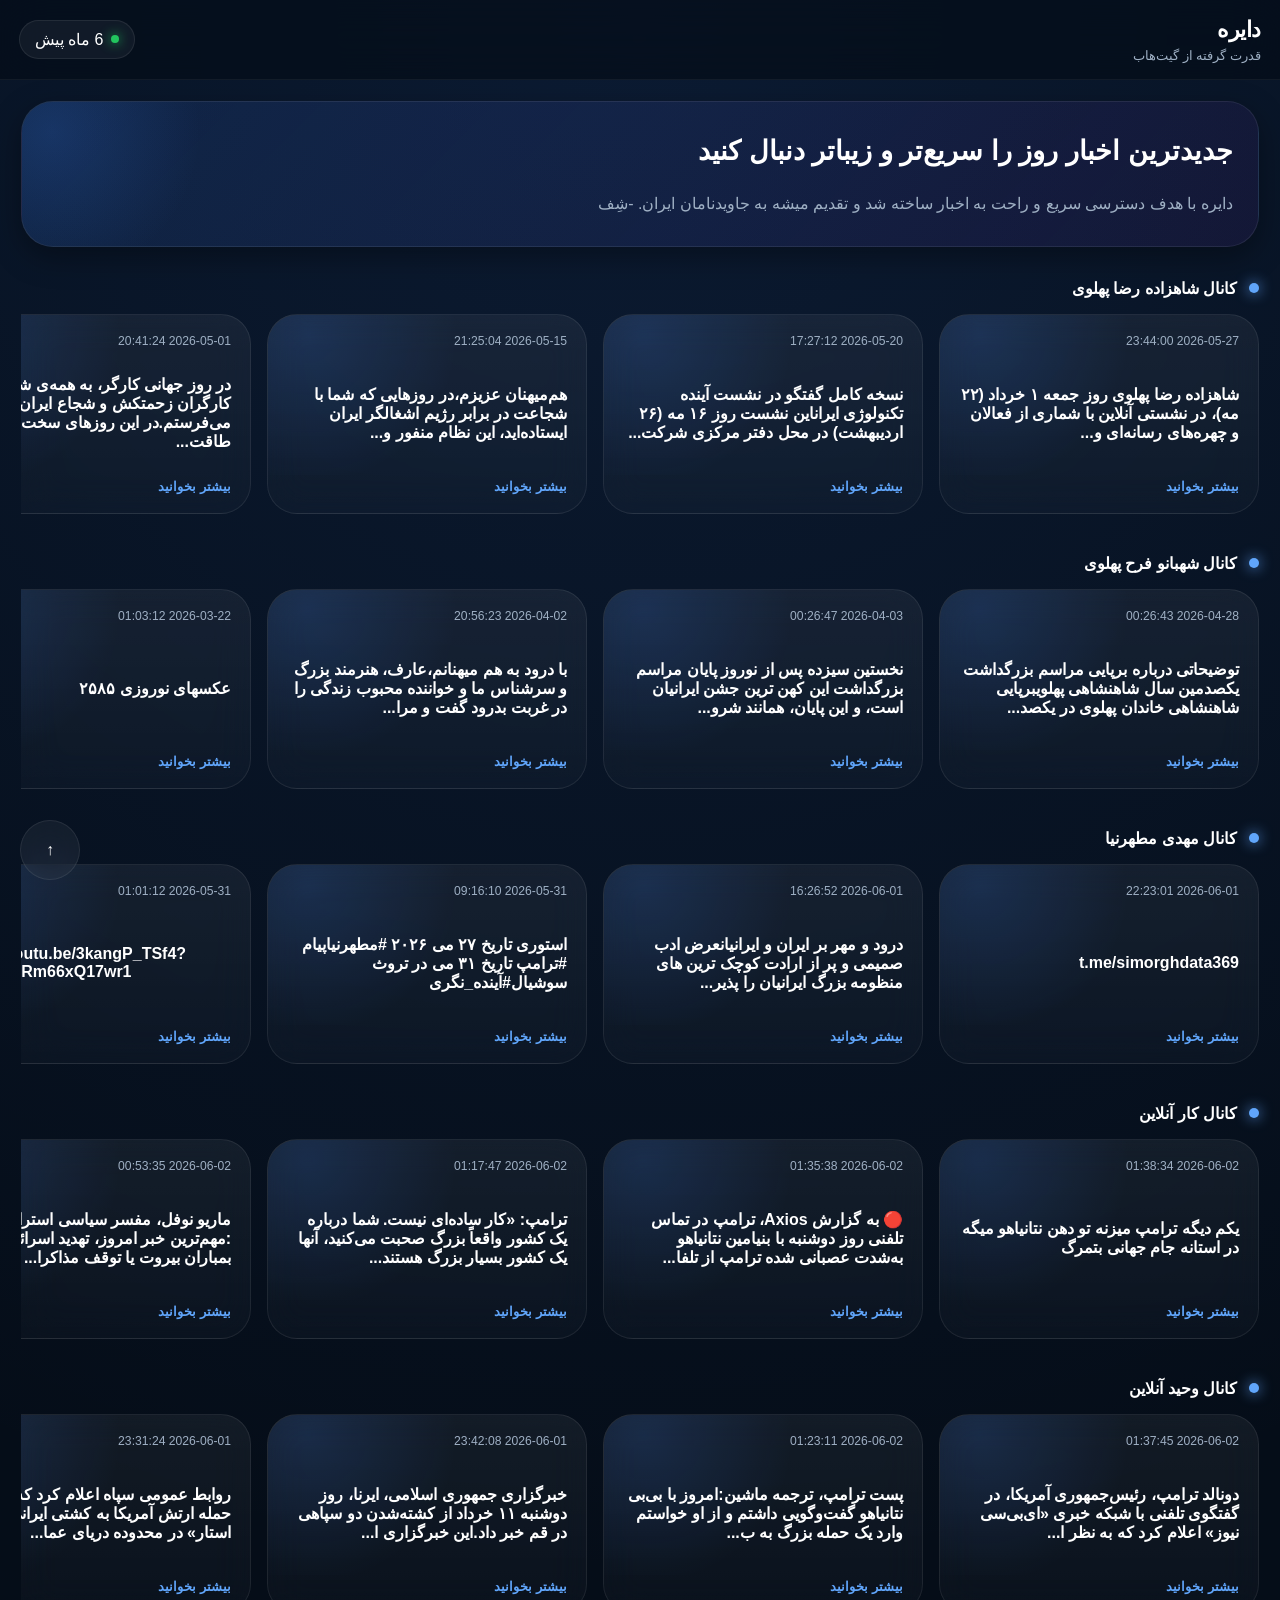
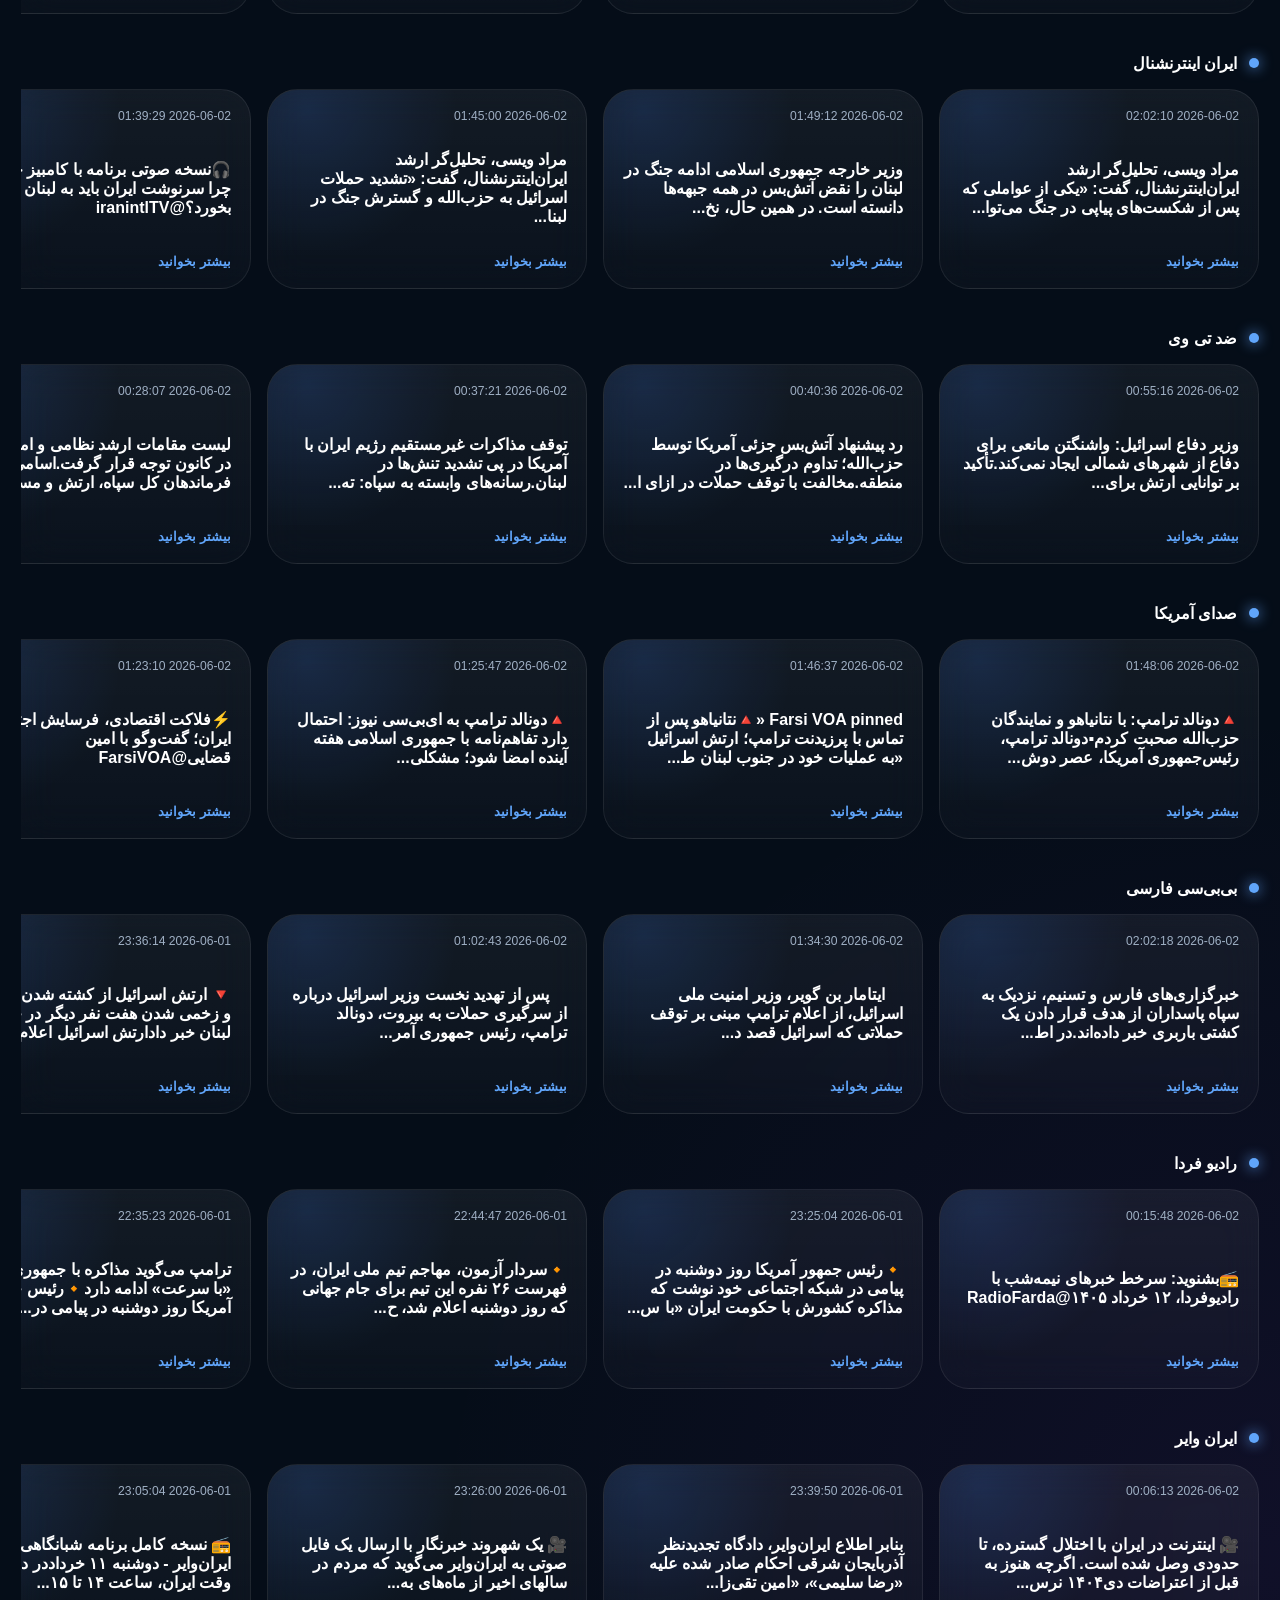
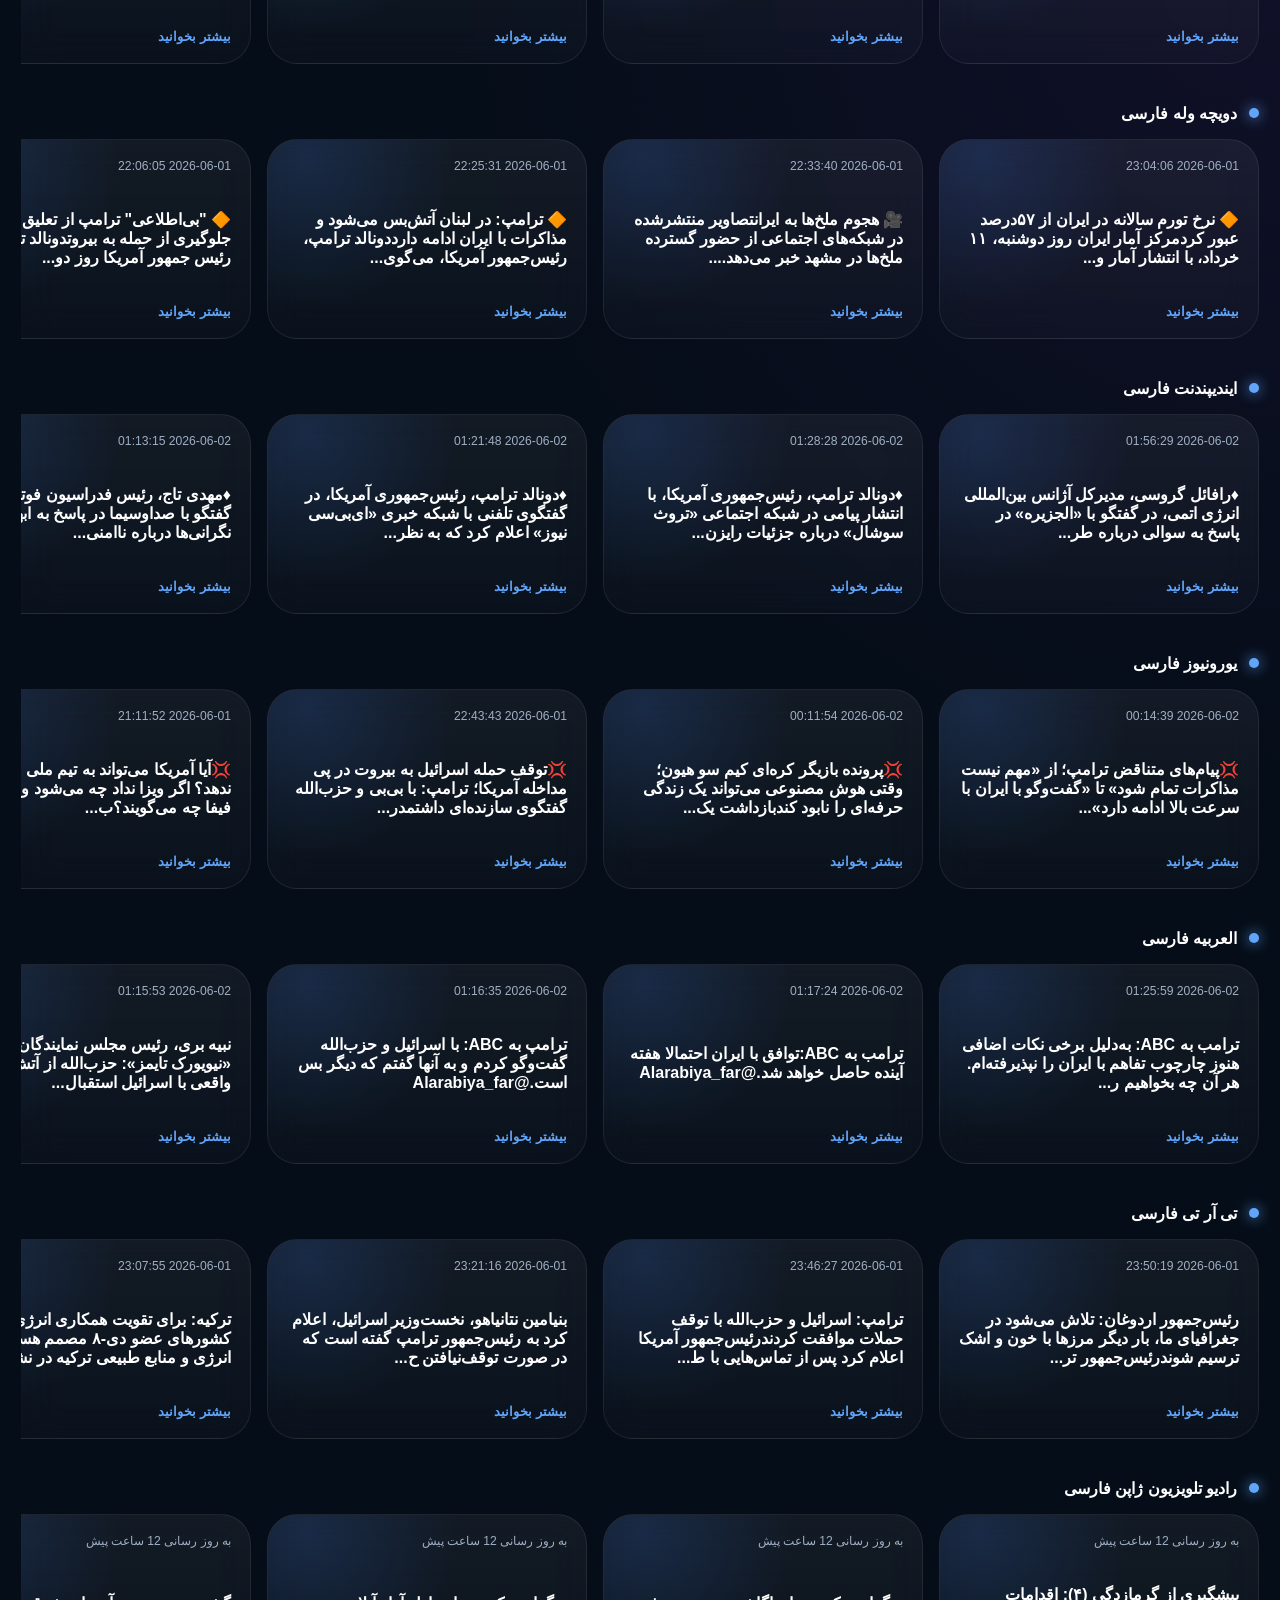
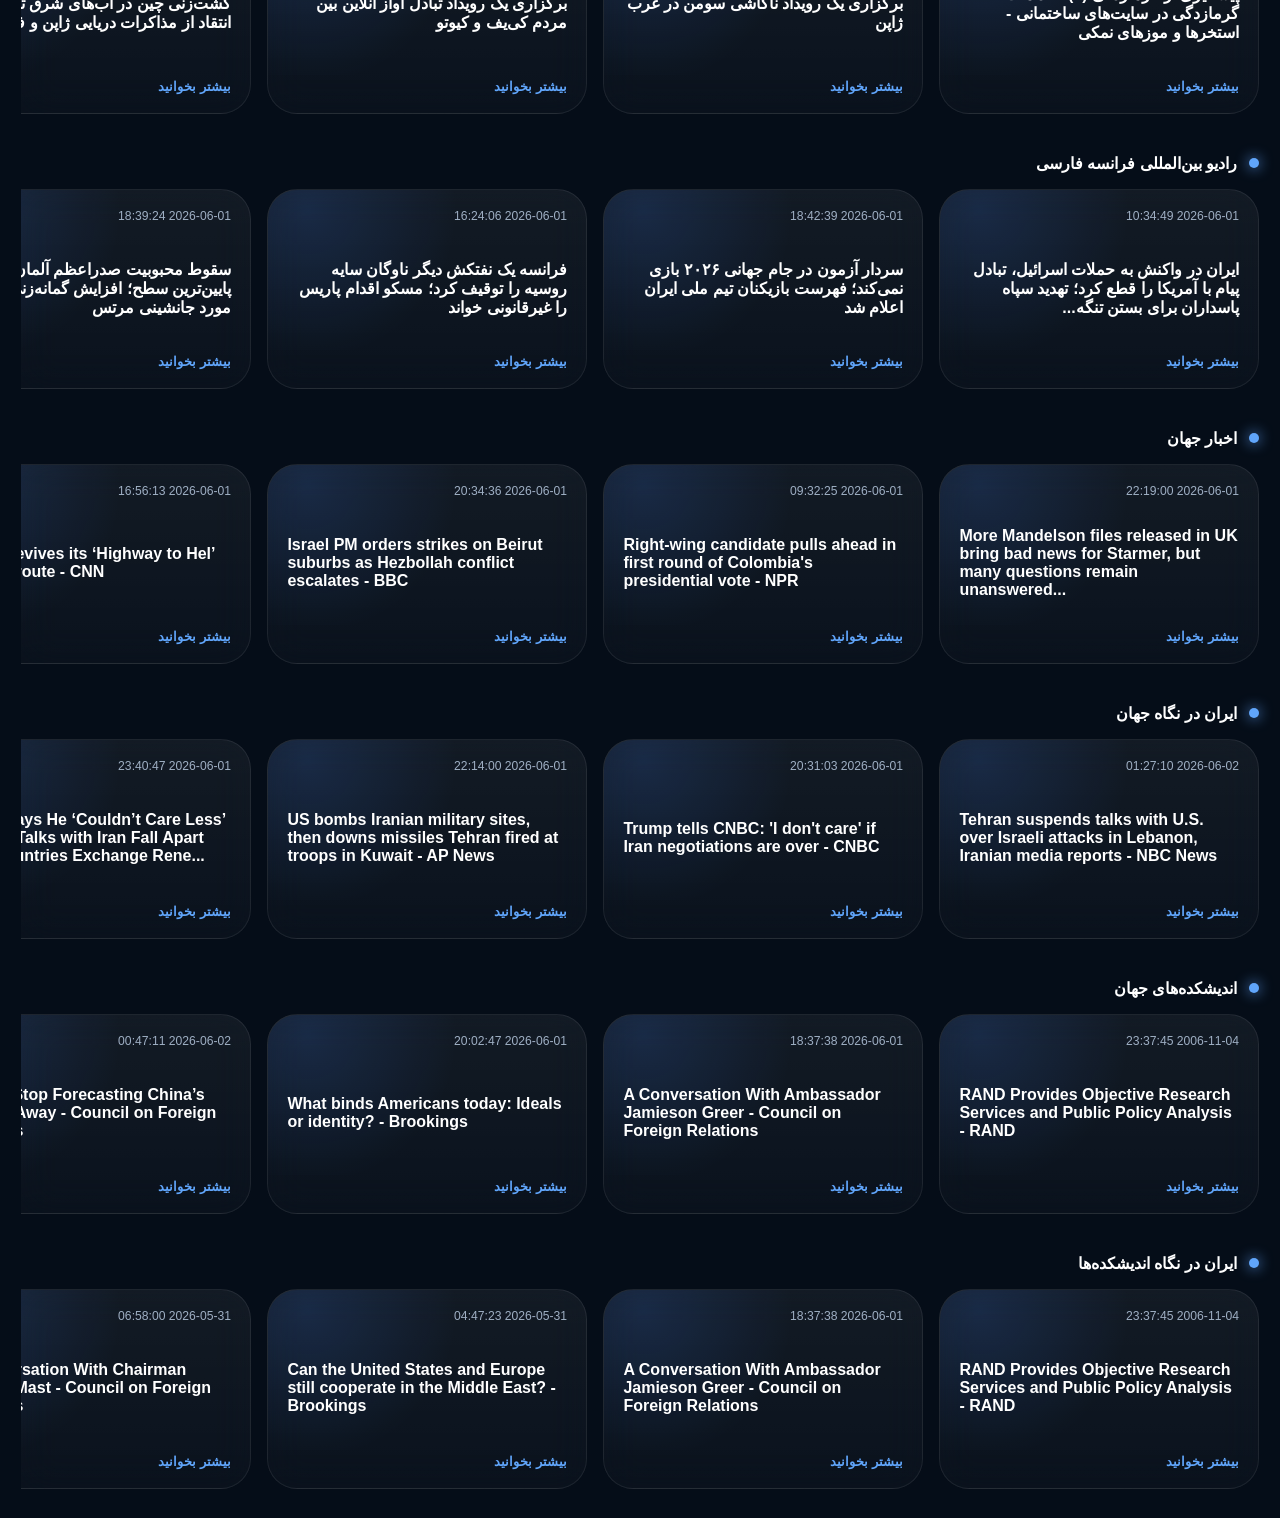
==== commit b8708bb6: "Schedule: feed updated" ====
--- a/Feeds/view/index.html
+++ b/Feeds/view/index.html
@@ -735,7 +735,7 @@
             <div class="live-badge">
                 <div class="live-dot"></div>
 
-                <span id="latest-update" data-time="2026-06-02 01:45:28">
+                <span id="latest-update" data-time="2026-06-02 02:04:50">
                     در حال بروزرسانی...
                 </span>
             </div>
@@ -1164,6 +1164,166 @@
     class="news-card"
         onclick='openNewsModal(
         `fa`,
+        `توضیحاتی درباره برپایی مراسم بزرگداشت یکصدمین سال شاهنشاهی پهلویبرپایی شاهنشاهی خاندان پهلوی در یکصد...`,
+        `توضیحاتی درباره برپایی مراسم بزرگداشت یکصدمین سال شاهنشاهی پهلویبرپایی شاهنشاهی خاندان پهلوی در یکصد سال پیش بخشی پر افتخار از ۲۵۰۰ سال شاهنشاهی ایران است، و از این سو شایسته بزرگداشت و قدرانی ایرانیان.ظاهرا و در حال حاضر سازمان‌ها ،نهاد ها و کسانی مستقلا تصمیم به برگزاری مراسمی برای این بزرگداشت دارند، و احتمالاً کالاهایی را هم بعنوان یادبود تهیه و به بازار عرضه خواهند کرد.با توجه به آنکه برگزاری هیچ گونه مراسم رسمی و خاصی در این باره از طرف علیاحضرت شهبانوی ایران، و یا شاهزاده رضا پهلوی، پیش بینی نشده، همه این اقدامات باید به عنوان فعالیت هایی مستقل و بدون هیچگونه ارتباط با خاندان پهلوی و یا نهاد های وابسته به آن در نظر گرفته شود.از این رو طبیعتاً هر نوع مسئولیت و نارضایتی احتمالی هم بر عهده آن نهادها خواهد بود.دفتر مخصوص علیاحضرت شهبانوی ایران`,
+        `2026-04-28 00:26:43`,
+        `https://t.me/farahdibapahlavi/671`
+    )'
+>
+    <a style="display: block; position: relative; top: -250px; visibility: hidden;" id="2b68f6989de9"></a>
+
+    <div class="card-background-glow"></div>
+
+    <div class="card-top">
+
+        <div class="card-date">
+            2026-04-28 00:26:43
+        </div>
+
+    </div>
+
+    <div class="card-content">
+
+        <h2 class="card-title" style="">
+            توضیحاتی درباره برپایی مراسم بزرگداشت یکصدمین سال شاهنشاهی پهلویبرپایی شاهنشاهی خاندان پهلوی در یکصد...
+        </h2>
+
+    </div>
+
+    <div class="card-bottom">
+
+        <div class="read-more">
+            بیشتر بخوانید
+        </div>
+
+    </div>
+
+</article>
+
+<article
+    class="news-card"
+        onclick='openNewsModal(
+        `fa`,
+        `نخستین سیزده پس از نوروز پایان مراسم بزرگداشت این کهن ترین جشن ایرانیان است، و این پایان، همانند شرو...`,
+        `نخستین سیزده پس از نوروز پایان مراسم بزرگداشت این کهن ترین جشن ایرانیان است، و این پایان، همانند شروع آن، با آیین و مراسمی تاریخی و بس زیبا و بی مانند همراه است.ایرانیان در این روز سبزه ای را که خود در روز های پایان سال بار آورده اند، وشاهد تمام گرفتاری ها و غم های سال بوده، به آب روان می سپارند، تا آن را به همراه ببرد، و در طول راه تمامی آن بدی ها شسته شوند. آب روان انجام این مهم را بعهده میگیرد، و در آخر تنها پاکی برای سال نو باقی میماند.در انجام این آیین زیبا، امروز شهبانوی ایران، با آرزوی آنکه سال جدید سال پیروزی نور بر تاریکی، و آزادی و سربلندی دوباره ایران و ایرانیان باشد، سبزه مملو از همه سختی ها و بدی های یکی از تاریک ترین سالهای عمر ایران کهن را به آب سپردند. فرح پهلوی`,
+        `2026-04-03 00:26:47`,
+        `https://t.me/farahdibapahlavi/670`
+    )'
+>
+    <a style="display: block; position: relative; top: -250px; visibility: hidden;" id="ba5fb0b7deec"></a>
+
+    <div class="card-background-glow"></div>
+
+    <div class="card-top">
+
+        <div class="card-date">
+            2026-04-03 00:26:47
+        </div>
+
+    </div>
+
+    <div class="card-content">
+
+        <h2 class="card-title" style="">
+            نخستین سیزده پس از نوروز پایان مراسم بزرگداشت این کهن ترین جشن ایرانیان است، و این پایان، همانند شرو...
+        </h2>
+
+    </div>
+
+    <div class="card-bottom">
+
+        <div class="read-more">
+            بیشتر بخوانید
+        </div>
+
+    </div>
+
+</article>
+
+<article
+    class="news-card"
+        onclick='openNewsModal(
+        `fa`,
+        `با درود به هم میهنانم،عارف، هنرمند بزرگ و سرشناس ما و خواننده محبوب زندگی را در غربت بدرود گفت و مرا...`,
+        `با درود به هم میهنانم،عارف، هنرمند بزرگ و سرشناس ما و خواننده محبوب زندگی را در غربت بدرود گفت و مرا هم مانند همه دوستدارانش, متاسف کرد.صدای گرم و آهنگ های فراموش نشدنی عارف، همراه با منش مردمی اش، برای همیشه جای خودش را در دل ایرانیان باز کرده.کمبود این هنرمند بزرگ را صمیمانه به همه بازماندگان او و بخصوص فرزندان گرامی اش تسلیت میگویم.سلطان قلب ها دور از وطن و در آرزوی دیدن دوباره سرزمینش از این جهان رفت.امید و آرزوی من این است که با پیروزی نور بر تاریکی، و آزادی ایران، همه هنرمندان دیگر بتوانند در خاک پاک ایران، برای برادران و خواهرانشان هنرنمایی کنند.روحش شاد.فرح پهلوی`,
+        `2026-04-02 20:56:23`,
+        `https://t.me/farahdibapahlavi/669`
+    )'
+>
+    <a style="display: block; position: relative; top: -250px; visibility: hidden;" id="52a5934704ef"></a>
+
+    <div class="card-background-glow"></div>
+
+    <div class="card-top">
+
+        <div class="card-date">
+            2026-04-02 20:56:23
+        </div>
+
+    </div>
+
+    <div class="card-content">
+
+        <h2 class="card-title" style="">
+            با درود به هم میهنانم،عارف، هنرمند بزرگ و سرشناس ما و خواننده محبوب زندگی را در غربت بدرود گفت و مرا...
+        </h2>
+
+    </div>
+
+    <div class="card-bottom">
+
+        <div class="read-more">
+            بیشتر بخوانید
+        </div>
+
+    </div>
+
+</article>
+
+<article
+    class="news-card"
+        onclick='openNewsModal(
+        `fa`,
+        `‏عکسهای نوروزی ۲۵۸۵`,
+        `‏عکسهای نوروزی ۲۵۸۵`,
+        `2026-03-22 01:03:12`,
+        `https://t.me/farahdibapahlavi/665`
+    )'
+>
+    <a style="display: block; position: relative; top: -250px; visibility: hidden;" id="19299cb4757d"></a>
+
+    <div class="card-background-glow"></div>
+
+    <div class="card-top">
+
+        <div class="card-date">
+            2026-03-22 01:03:12
+        </div>
+
+    </div>
+
+    <div class="card-content">
+
+        <h2 class="card-title" style="">
+            ‏عکسهای نوروزی ۲۵۸۵
+        </h2>
+
+    </div>
+
+    <div class="card-bottom">
+
+        <div class="read-more">
+            بیشتر بخوانید
+        </div>
+
+    </div>
+
+</article>
+
+<article
+    class="news-card"
+        onclick='openNewsModal(
+        `fa`,
         `‏نوروزتان پیروز - Happy Nowruz`,
         `‏نوروزتان پیروز - Happy Nowruz`,
         `2026-03-21 01:08:41`,
@@ -1360,86 +1520,6 @@
 
 </article>
 
-<article
-    class="news-card"
-        onclick='openNewsModal(
-        `fa`,
-        `در هر لحظه از این روزهای دشوار، اندوه مادران، پدران، خواهران، برادران و دوستان قربانیان و زخمی‌شدگان...`,
-        `در هر لحظه از این روزهای دشوار، اندوه مادران، پدران، خواهران، برادران و دوستان قربانیان و زخمی‌شدگان حوادث اخیر ایران با من بوده است. از صمیم قلب و با تمام وجود، خود را شریک غم و رنج آنان می‌دانم و برای تمامی مجروحان شفای عاجل و بازگشت به آغوش خانواده‌هایشان را آرزو می‌کنم.هرگز فراموش نمی‌کنم که هزاران نفر از فرزندان این سرزمین همچنان در زندان‌ها به سر می‌برند و در رنج و بی‌عدالتی روزگار می‌گذرانند. اندیشه آنان نیز پیوسته با من است.گرچه دور از وطن و دور از شما هستم، اما به هر یک از ایرانیان آزادی‌خواه که با شجاعت و امید برای آینده‌ای روشن ایستادگی می‌کنند، افتخار می‌کنم. ایمان دارم که نور بر تاریکی پیروز خواهد شد و ایران ما روزی نه چندان دور به آزادی آرامش و سربلندی خواهد رسید.فرح پهلوی`,
-        `2026-02-12 19:52:03`,
-        `https://t.me/farahdibapahlavi/653`
-    )'
->
-    <a style="display: block; position: relative; top: -250px; visibility: hidden;" id="115242c4189b"></a>
-
-    <div class="card-background-glow"></div>
-
-    <div class="card-top">
-
-        <div class="card-date">
-            2026-02-12 19:52:03
-        </div>
-
-    </div>
-
-    <div class="card-content">
-
-        <h2 class="card-title" style="">
-            در هر لحظه از این روزهای دشوار، اندوه مادران، پدران، خواهران، برادران و دوستان قربانیان و زخمی‌شدگان...
-        </h2>
-
-    </div>
-
-    <div class="card-bottom">
-
-        <div class="read-more">
-            بیشتر بخوانید
-        </div>
-
-    </div>
-
-</article>
-
-<article
-    class="news-card"
-        onclick='openNewsModal(
-        `en`,
-        `2026 Editionhttps://xoeditions.com/livres/memoires/`,
-        `2026 Editionhttps://xoeditions.com/livres/memoires/`,
-        `2026-02-04 23:14:03`,
-        `https://t.me/farahdibapahlavi/651`
-    )'
->
-    <a style="display: block; position: relative; top: -250px; visibility: hidden;" id="c383d9671904"></a>
-
-    <div class="card-background-glow"></div>
-
-    <div class="card-top">
-
-        <div class="card-date">
-            2026-02-04 23:14:03
-        </div>
-
-    </div>
-
-    <div class="card-content">
-
-        <h2 class="card-title" style="direction: ltr; text-align: left;">
-            2026 Editionhttps://xoeditions.com/livres/memoires/
-        </h2>
-
-    </div>
-
-    <div class="card-bottom">
-
-        <div class="read-more">
-            بیشتر بخوانید
-        </div>
-
-    </div>
-
-</article>
-
     </div>
 
 </section>
@@ -1465,221 +1545,21 @@
 <article
     class="news-card"
         onclick='openNewsModal(
-        `fa`,
-        `‍ ‍ 🪽‍ در ر هر عصر، انسان ابزارهای تازه‌ای را به خدمت اندیشه گرفته است؛ از لوح‌های گلی و قلم نی گرفت...`,
-        `‍ ‍ 🪽‍ در ر هر عصر، انسان ابزارهای تازه‌ای را به خدمت اندیشه گرفته است؛ از لوح‌های گلی و قلم نی گرفته تا ماشین چاپ، رادیو، رایانه و اکنون هوش مصنوعی. آنچه در ظاهر دگرگون می‌شود، ابزار است؛ اما آنچه در عمق استمرار می‌یابد، میل انسان به توسعه قلمرو فهم و بیان خویش است. نویسندگان عصر حاضر نیز در برابر هوش مصنوعی، همان وضعیتی را تجربه می‌کنند که نویسندگان ادوار پیشین در مواجهه با فناوری‌های نو تجربه کرده بودند؛ آمیزه‌ای از بیم، امید، مقاومت و سپس همزیستی.هوش مصنوعی برای نویسنده امروز، نه جانشین تفکر، بلکه امتداد توانایی او در جست‌وجو، تنظیم، تحلیل و حتی تخیل است. همان‌گونه که روزگاری ماشین چاپ متهم می‌شد که اصالت کتابت را از میان خواهد برد و بعدها رایانه متهم بود که روح نویسندگی را مکانیکی می‌کند، امروز نیز هوش مصنوعی در معرض همین داوری‌ها قرار دارد. با این همه، تاریخ نشان داده است که ابزارهای نوین، هرگز جایگزین جوهر آفرینش انسانی نشده‌اند؛ بلکه شیوه بروز آن را متحول کرده‌اند.🦅 نویسنده معاصر در استفاده از هوش مصنوعی، بیش از آنکه از خلاقیت تهی شود، در معرض آزمونی تازه برای تعریف خلاقیت قرار گرفته است. اکنون ارزش نویسنده نه صرفاً در تولید واژه، بلکه در قدرت انتخاب، تفسیر، جهت‌دهی و معناپردازی آشکار می‌شود. هوش مصنوعی می‌تواند متن بسازد، اما هنوز این انسان است که به متن، جان، تجربه، درد، حافظه و افق می‌بخشد.در حقیقت، هر دوره تاریخی ابزار خود را آفریده تا محدودیت‌های پیشین را کاهش دهد. همان‌گونه که ورود دوربین، نقاشی را نابود نکرد بلکه آن را به سوی امپرسیونیسم و هنر مدرن سوق داد، هوش مصنوعی نیز ادبیات و نویسندگی را به سوی ساحت‌های تازه‌ای از آفرینش سوق خواهد داد. نویسنده آینده احتمالاً کسی نیست که از فناوری فاصله بگیرد، بلکه کسی است که بتواند میان «روح انسانی» و «قدرت پردازشی ماشین» تعادلی خلاق برقرار کند.🪶از این منظر، هوش مصنوعی نه پایان نویسندگی، بلکه آغاز مرحله‌ای تازه در تاریخ بیان انسانی است؛ مرحله‌ای که در آن، انسان بار دیگر ناگزیر می‌شود نسبت خود را با ابزار، حقیقت و خلاقیت بازتعریف کند. در نهایت، آنچه ماندگار خواهد بود، نه خود ابزار، بلکه کیفیت اندیشه‌ای است که از ان پرده برمی داریم و به امروز و آینده تقدیم می داریم. #مطهرنیا #هوش_مصنوعی#عصر_روح_مصنوعی#روح_مصنوعی`,
-        `2026-05-28 18:43:43`,
-        `https://t.me/MehdiMotaharnia1344/11079`
-    )'
->
-    <a style="display: block; position: relative; top: -250px; visibility: hidden;" id="83b630741c77"></a>
-
-    <div class="card-background-glow"></div>
-
-    <div class="card-top">
-
-        <div class="card-date">
-            2026-05-28 18:43:43
-        </div>
-
-    </div>
-
-    <div class="card-content">
-
-        <h2 class="card-title" style="">
-            ‍ ‍ 🪽‍ در ر هر عصر، انسان ابزارهای تازه‌ای را به خدمت اندیشه گرفته است؛ از لوح‌های گلی و قلم نی گرفت...
-        </h2>
-
-    </div>
-
-    <div class="card-bottom">
-
-        <div class="read-more">
-            بیشتر بخوانید
-        </div>
-
-    </div>
-
-</article>
-
-<article
-    class="news-card"
-        onclick='openNewsModal(
-        `fa`,
-        `💢 مکعب کنش #ترامپ در دور دوم ریاست جمهوری: پارادایم: اتوریته تهاجمی دکترین:جنگ اقتصادی و فشار دیپلما...`,
-        `💢 مکعب کنش #ترامپ در دور دوم ریاست جمهوری: پارادایم: اتوریته تهاجمی دکترین:جنگ اقتصادی و فشار دیپلماتیک سیاست کلان :پیچیدگی در انزواگرایی فعال و اولویت دهی به منافع ملی استراتژی : فشار و تقابل تاکتیک: تحریک و بهره برداری از بحران ها تکنیک : رسانه ای کردن بحران ها و استفاده از شبکه های اجتماعی#مطهرنیا #اندیشکده_آینده_اندیشی_سیمرغ #نظم_نوین_جهانی #آمریکا #آینده #باریخ#باریخ_شناسی`,
-        `2026-05-28 15:22:55`,
-        `https://t.me/MehdiMotaharnia1344/11076`
-    )'
->
-    <a style="display: block; position: relative; top: -250px; visibility: hidden;" id="ea39ad74f76a"></a>
-
-    <div class="card-background-glow"></div>
-
-    <div class="card-top">
-
-        <div class="card-date">
-            2026-05-28 15:22:55
-        </div>
-
-    </div>
-
-    <div class="card-content">
-
-        <h2 class="card-title" style="">
-            💢 مکعب کنش #ترامپ در دور دوم ریاست جمهوری: پارادایم: اتوریته تهاجمی دکترین:جنگ اقتصادی و فشار دیپلما...
-        </h2>
-
-    </div>
-
-    <div class="card-bottom">
-
-        <div class="read-more">
-            بیشتر بخوانید
-        </div>
-
-    </div>
-
-</article>
-
-<article
-    class="news-card"
-        onclick='openNewsModal(
-        `fa`,
-        `‍ 🪽قدرتِ بزرگ، در شعار متولد نمی‌شود؛ در ساختِ نهاد، عقلانیتِ راهبردی، اقتصادِ مولد و اعتمادِ ملی تک...`,
-        `‍ 🪽قدرتِ بزرگ، در شعار متولد نمی‌شود؛ در ساختِ نهاد، عقلانیتِ راهبردی، اقتصادِ مولد و اعتمادِ ملی تکوین می‌یابد.ایران را نه می‌توان کوچک دید و نه با توهمِ امپراتوری فهم کرد.جهان امروز، میدانِ رقابتِ شبکه‌های قدرت است؛ جایی که هر کشوری به اندازه‌ی توانِ تولید ثروت، دانش، انسجام اجتماعی و قدرتِ تصمیم‌سازی‌اش وزن پیدا می‌کند، نه صرفاً با حافظه‌ی تاریخی یا هیجانِ سیاسی.🪶اگر دشمنی با ایران وجود دارد، علتش فقط “بزرگی” نیست؛ بلکه موقعیت ژئوپلیتیکی، منابع، ظرفیت تمدنی و گاه خطاهای محاسباتیِ خود ما نیز در آن نقش دارند.در سیاست بین‌الملل، هیچ بازیگری صرفاً از سرِ نفرت عمل نمی‌کند؛ منافع، تعیین‌کننده‌اند.🦅 ایرانِ مقتدر، ایرانی است که نخبگانش مهاجرت نکنند، پول ملی‌اش فرسوده نشود، فسادْ ساختار را نبلعد و جوانش آینده را قابلِ زیست ببیند.قدرتِ واقعی، پیش از آنکه در شعار شنیده شود، باید در کیفیتِ زندگیِ مردم دیده شود.‼️تاریخ نشان داده است که تمدن‌ها با “تجلیل از خود” ماندگار نشدند؛ با “توانِ اصلاحِ خود” ماندگار شدند.⁉️ با بالاترین قیمت !!! یا جلب حسادت خودبزرگ بینان حسود و منفور؟؟؟!!! واقعیت چیست؟#پیش_نیازهای_قدرت #آیین_قدرت #مطهرنیا #حسادت#بلاهت`,
-        `2026-05-28 10:51:42`,
-        `https://t.me/MehdiMotaharnia1344/11075`
-    )'
->
-    <a style="display: block; position: relative; top: -250px; visibility: hidden;" id="96fd15cbb260"></a>
-
-    <div class="card-background-glow"></div>
-
-    <div class="card-top">
-
-        <div class="card-date">
-            2026-05-28 10:51:42
-        </div>
-
-    </div>
-
-    <div class="card-content">
-
-        <h2 class="card-title" style="">
-            ‍ 🪽قدرتِ بزرگ، در شعار متولد نمی‌شود؛ در ساختِ نهاد، عقلانیتِ راهبردی، اقتصادِ مولد و اعتمادِ ملی تک...
-        </h2>
-
-    </div>
-
-    <div class="card-bottom">
-
-        <div class="read-more">
-            بیشتر بخوانید
-        </div>
-
-    </div>
-
-</article>
-
-<article
-    class="news-card"
-        onclick='openNewsModal(
-        `fa`,
-        `🪽از موسس و ادمین این کانال خواهش دارد خود را معرفی و به واتساپ با تلگرام : 0902609993پیام دهد.`,
-        `🪽از موسس و ادمین این کانال خواهش دارد خود را معرفی و به واتساپ با تلگرام : 0902609993پیام دهد.`,
-        `2026-05-28 10:29:51`,
-        `https://t.me/MehdiMotaharnia1344/11073`
-    )'
->
-    <a style="display: block; position: relative; top: -250px; visibility: hidden;" id="7a6755c4a4b8"></a>
-
-    <div class="card-background-glow"></div>
-
-    <div class="card-top">
-
-        <div class="card-date">
-            2026-05-28 10:29:51
-        </div>
-
-    </div>
-
-    <div class="card-content">
-
-        <h2 class="card-title" style="">
-            🪽از موسس و ادمین این کانال خواهش دارد خود را معرفی و به واتساپ با تلگرام : 0902609993پیام دهد.
-        </h2>
-
-    </div>
-
-    <div class="card-bottom">
-
-        <div class="read-more">
-            بیشتر بخوانید
-        </div>
-
-    </div>
-
-</article>
-
-<article
-    class="news-card"
-        onclick='openNewsModal(
-        `fa`,
-        `‍ 🎯 اهداف کلیدی درس• شناخت روند تاریخی شکل‌گیری مفاهیم بنیادین سیاست در غرب • درک پیوند اندیشه‌های س...`,
-        `‍ 🎯 اهداف کلیدی درس• شناخت روند تاریخی شکل‌گیری مفاهیم بنیادین سیاست در غرب • درک پیوند اندیشه‌های سیاسی با زمینه‌های تاریخی و اجتماعی آن‌ها • توانایی تحلیل و نقد ایدئولوژی‌ها و گفتمان‌های سیاسی معاصر • تقویت نگاه تحلیلی برای فهم تحولات قدرت در جهان امروز و آینده📚 سرفصل‌های درس (۱۶ ساعت)▫️ یونان باستان افلاطون و ارسطو؛ شکل‌گیری نخستین نظریه‌های دولت، عدالت و نظم سیاسی▪️ قرون وسطی آگوستین و توماس آکویناس؛ نسبت دین، قدرت و نظم اجتماعی▫️ رنسانس و گسست مدرن ماکیاولی و تولد نگاه واقع‌گرایانه به سیاست و قدرت▪️ قرارداد اجتماعی هابز، لاک و روسو؛ پیدایش نظریه دولت مدرن، حاکمیت و حقوق فردی▫️ مدرنیته متأخر مارکس، نیچه، وبر و فوکو؛ نقد قدرت، ایدئولوژی و ساختارهای سلطه در جهان مدرن👤 مدرس دکتر مهدی مطهرنیا استراتژیست آینده‌پژوه و رئیس اندیشکده آینده‌اندیشی سیمرغ⏱️ مدت دوره ۴ جلسه × ۴ ساعت = ۱۶ ساعت کامل🗓 زمان‌بندی شروع: شنبه ۹ خرداد ۱۴۰۵📅 جلسات: شنبه و یکشنبه‌ها، ساعت ۱۷:۰۰–۲۱:۰۰ 🔺شنبه، یکشنبه: ۹ و ۱۰ خرداد ماه 🔺شنبه، یکشنبه: ۱۶ و ۱۷ خرداد ماه⏰ ساعت برگزاری: ۱۷:۰۰ تا ۲۱:۰۰💻 نوع برگزاری: - حضوری (تهران - خیابان وزرا عمارت پارسا ) - آنلاین (جلسات ضبط‌شده با امکان دسترسی ۲ هفته‌ای و دانلود) 💰 هزینه سرمایه‌گذاری: - حضوری: ۶,۸۰۰,۰۰۰ تومان - آنلاین: ۵,۶۰۰,۰۰۰ تومان 💥 تخفیف ویژه: ۱۰٪ برای ثبت‌نام زودهنگام ⏳ ظرفیت حضوری محدود است: فرصت را از دست ندهید!🔺 کد تخفیف: cimorgpw21🔺 تاریخ انقضا کد تخفیف: جمعه ۱ خرداد ماه / ساعت ۲۳:۵۹ 🔗 فرم نام‌نویسی: لینک فرم ثبت‌نام 👇👇https://marcocial.com/e/59m️ آخرین مهلت ثبت‌نام: - شنبه، ۹ خرداد ماه ساعت ۱۲:۰۰اکانت پشتیبانی آموزش اندیشکده سیمرغ جهت ارتباط تلگرام/بله: @CimorgEdu📲 شماره تماس: 09109114289 🦅 قدرت را بشناسید | آینده را هوشمندانه‌تر بخوانید#مهدی_مطهرنیا#اندیشکده_آینده_اندیشی_سیمرغ #سیمرغ_باریخ #تحلیل_قدرت #الفبای_سیاست #پیش_نیازهای_قدرت #آینده_پژوهی #تحلیل_استراتژی🔗 t.me/CimorgFutures`,
-        `2026-05-28 09:06:35`,
-        `https://t.me/MehdiMotaharnia1344/11072`
-    )'
->
-    <a style="display: block; position: relative; top: -250px; visibility: hidden;" id="3444f06d75aa"></a>
-
-    <div class="card-background-glow"></div>
-
-    <div class="card-top">
-
-        <div class="card-date">
-            2026-05-28 09:06:35
-        </div>
-
-    </div>
-
-    <div class="card-content">
-
-        <h2 class="card-title" style="">
-            ‍ 🎯 اهداف کلیدی درس• شناخت روند تاریخی شکل‌گیری مفاهیم بنیادین سیاست در غرب • درک پیوند اندیشه‌های س...
-        </h2>
-
-    </div>
-
-    <div class="card-bottom">
-
-        <div class="read-more">
-            بیشتر بخوانید
-        </div>
-
-    </div>
-
-</article>
-
-<article
-    class="news-card"
-        onclick='openNewsModal(
         `en`,
-        `https://youtube.com/shorts/aZ-OVK2PheI?is=jd1usYx1c7QR4l5w`,
-        `https://youtube.com/shorts/aZ-OVK2PheI?is=jd1usYx1c7QR4l5w`,
-        `2026-05-28 03:21:43`,
-        `https://t.me/MehdiMotaharnia1344/11070`
-    )'
->
-    <a style="display: block; position: relative; top: -250px; visibility: hidden;" id="f3f3c5367a7d"></a>
-
-    <div class="card-background-glow"></div>
-
-    <div class="card-top">
-
-        <div class="card-date">
-            2026-05-28 03:21:43
+        `t.me/simorghdata369`,
+        `t.me/simorghdata369`,
+        `2026-06-01 22:23:01`,
+        `https://t.me/MehdiMotaharnia1344/11090`
+    )'
+>
+    <a style="display: block; position: relative; top: -250px; visibility: hidden;" id="7da485768a95"></a>
+
+    <div class="card-background-glow"></div>
+
+    <div class="card-top">
+
+        <div class="card-date">
+            2026-06-01 22:23:01
         </div>
 
     </div>
@@ -1687,7 +1567,87 @@
     <div class="card-content">
 
         <h2 class="card-title" style="direction: ltr; text-align: left;">
-            https://youtube.com/shorts/aZ-OVK2PheI?is=jd1usYx1c7QR4l5w
+            t.me/simorghdata369
+        </h2>
+
+    </div>
+
+    <div class="card-bottom">
+
+        <div class="read-more">
+            بیشتر بخوانید
+        </div>
+
+    </div>
+
+</article>
+
+<article
+    class="news-card"
+        onclick='openNewsModal(
+        `fa`,
+        `درود و مهر بر ایران و ایرانیانعرض ادب صمیمی و پر از ارادت کوچک ترین های منظومه بزرگ ایرانیان را پذیر...`,
+        `درود و مهر بر ایران و ایرانیانعرض ادب صمیمی و پر از ارادت کوچک ترین های منظومه بزرگ ایرانیان را پذیرا باشید .در جهانی که شتاب رویدادها از شتاب تحلیل‌ها پیشی گرفته است، دسترسی به اطلاعات کافی نیست؛ آنچه اهمیت دارد، فهم واقعیت در متن تحولات است.«آشیان سیمرغ» با همین رویکرد شکل گرفته است؛ بستری برای رصد، بازخوانی و تحلیل رویدادها در چارچوب اندیشه باریخ؛ نگاهی که از حصار تاریخ عبور می‌کند و آینده را موضوع شناخت و کنش قرار می‌دهد.این رسانه حاصل یک تصمیم لحظه‌ای نیست؛ برآمده از ضرورت زمانه و تلاشی هدفمند برای ایجاد فضایی مستقل، واقعیت‌نگر و دانش‌بنیان است؛ فضایی که در آن خبر، قربانی هیجان، جانبداری یا اغراق نمی‌شود و فهم تحولات بر بازنشر صرف اطلاعات اولویت دارد.در آشیان سیمرغ خواهیم کوشید:- رویدادها را به‌هنگام و مستند بازتاب دهیم؛ - میان خبر و تحلیل تمایز قائل شویم؛ - و با تکیه بر دانایی، به درک عمیق‌تر روندهای مؤثر بر آینده ایران، منطقه و جهان یاری رسانیم.آغاز رسمی فعالیت: ساعت ۲۲:۰۰اگر باور دارید که در عصر پیچیدگی، آگاهی یک انتخاب نیست بلکه یک ضرورت است، آشیان سیمرغ می‌تواند بخشی از مسیر مشترک ما برای فهم بهتر اکنون و ساختن فردا باشد.با باریخ برای اقتدار ایرانتیم تحریریه#آشیان_سیمرغhttps://t.me/+dwBlVLQnFyMzM2U0`,
+        `2026-06-01 16:26:52`,
+        `https://t.me/MehdiMotaharnia1344/11089`
+    )'
+>
+    <a style="display: block; position: relative; top: -250px; visibility: hidden;" id="42d61ce358c2"></a>
+
+    <div class="card-background-glow"></div>
+
+    <div class="card-top">
+
+        <div class="card-date">
+            2026-06-01 16:26:52
+        </div>
+
+    </div>
+
+    <div class="card-content">
+
+        <h2 class="card-title" style="">
+            درود و مهر بر ایران و ایرانیانعرض ادب صمیمی و پر از ارادت کوچک ترین های منظومه بزرگ ایرانیان را پذیر...
+        </h2>
+
+    </div>
+
+    <div class="card-bottom">
+
+        <div class="read-more">
+            بیشتر بخوانید
+        </div>
+
+    </div>
+
+</article>
+
+<article
+    class="news-card"
+        onclick='openNewsModal(
+        `fa`,
+        `استوری تاریخ ۲۷ می ۲۰۲۶ #مطهرنیاپیام #ترامپ تاریخ ۳۱ می در تروث سوشیال#آینده_نگری`,
+        `استوری تاریخ ۲۷ می ۲۰۲۶ #مطهرنیاپیام #ترامپ تاریخ ۳۱ می در تروث سوشیال#آینده_نگری`,
+        `2026-05-31 09:16:10`,
+        `https://t.me/MehdiMotaharnia1344/11088`
+    )'
+>
+    <a style="display: block; position: relative; top: -250px; visibility: hidden;" id="eafec4e40165"></a>
+
+    <div class="card-background-glow"></div>
+
+    <div class="card-top">
+
+        <div class="card-date">
+            2026-05-31 09:16:10
+        </div>
+
+    </div>
+
+    <div class="card-content">
+
+        <h2 class="card-title" style="">
+            استوری تاریخ ۲۷ می ۲۰۲۶ #مطهرنیاپیام #ترامپ تاریخ ۳۱ می در تروث سوشیال#آینده_نگری
         </h2>
 
     </div>
@@ -1706,20 +1666,20 @@
     class="news-card"
         onclick='openNewsModal(
         `en`,
-        `https://youtu.be/YJV6bR4U1LE?is=fAnn5ya68nfym80W`,
-        `https://youtu.be/YJV6bR4U1LE?is=fAnn5ya68nfym80W`,
-        `2026-05-27 22:56:57`,
-        `https://t.me/MehdiMotaharnia1344/11069`
-    )'
->
-    <a style="display: block; position: relative; top: -250px; visibility: hidden;" id="9d8e70dec400"></a>
-
-    <div class="card-background-glow"></div>
-
-    <div class="card-top">
-
-        <div class="card-date">
-            2026-05-27 22:56:57
+        `https://youtu.be/3kangP_TSf4?is=_2Y5FRm66xQ17wr1`,
+        `https://youtu.be/3kangP_TSf4?is=_2Y5FRm66xQ17wr1`,
+        `2026-05-31 01:01:12`,
+        `https://t.me/MehdiMotaharnia1344/11087`
+    )'
+>
+    <a style="display: block; position: relative; top: -250px; visibility: hidden;" id="0066aaebfeb9"></a>
+
+    <div class="card-background-glow"></div>
+
+    <div class="card-top">
+
+        <div class="card-date">
+            2026-05-31 01:01:12
         </div>
 
     </div>
@@ -1727,47 +1687,7 @@
     <div class="card-content">
 
         <h2 class="card-title" style="direction: ltr; text-align: left;">
-            https://youtu.be/YJV6bR4U1LE?is=fAnn5ya68nfym80W
-        </h2>
-
-    </div>
-
-    <div class="card-bottom">
-
-        <div class="read-more">
-            بیشتر بخوانید
-        </div>
-
-    </div>
-
-</article>
-
-<article
-    class="news-card"
-        onclick='openNewsModal(
-        `fa`,
-        `🪽 #فریب_روانی یا روانی ترین #سیاسیون #مطهرنیا #ترامپ`,
-        `🪽 #فریب_روانی یا روانی ترین #سیاسیون #مطهرنیا #ترامپ`,
-        `2026-05-27 22:24:18`,
-        `https://t.me/MehdiMotaharnia1344/11068`
-    )'
->
-    <a style="display: block; position: relative; top: -250px; visibility: hidden;" id="c766046172bd"></a>
-
-    <div class="card-background-glow"></div>
-
-    <div class="card-top">
-
-        <div class="card-date">
-            2026-05-27 22:24:18
-        </div>
-
-    </div>
-
-    <div class="card-content">
-
-        <h2 class="card-title" style="">
-            🪽 #فریب_روانی یا روانی ترین #سیاسیون #مطهرنیا #ترامپ
+            https://youtu.be/3kangP_TSf4?is=_2Y5FRm66xQ17wr1
         </h2>
 
     </div>
@@ -1786,20 +1706,20 @@
     class="news-card"
         onclick='openNewsModal(
         `en`,
-        `https://youtu.be/zR9Q_bg1qHE?is=p6HAOSpgmDlNLaEl`,
-        `https://youtu.be/zR9Q_bg1qHE?is=p6HAOSpgmDlNLaEl`,
-        `2026-05-27 21:22:39`,
-        `https://t.me/MehdiMotaharnia1344/11067`
-    )'
->
-    <a style="display: block; position: relative; top: -250px; visibility: hidden;" id="d51be1ad7448"></a>
-
-    <div class="card-background-glow"></div>
-
-    <div class="card-top">
-
-        <div class="card-date">
-            2026-05-27 21:22:39
+        `https://www.youtube.com/live/4yi1muIBPJQ?is=2vohlhVThbjOt8FJ`,
+        `https://www.youtube.com/live/4yi1muIBPJQ?is=2vohlhVThbjOt8FJ`,
+        `2026-05-29 22:03:06`,
+        `https://t.me/MehdiMotaharnia1344/11086`
+    )'
+>
+    <a style="display: block; position: relative; top: -250px; visibility: hidden;" id="5e4a182a5b48"></a>
+
+    <div class="card-background-glow"></div>
+
+    <div class="card-top">
+
+        <div class="card-date">
+            2026-05-29 22:03:06
         </div>
 
     </div>
@@ -1807,7 +1727,167 @@
     <div class="card-content">
 
         <h2 class="card-title" style="direction: ltr; text-align: left;">
-            https://youtu.be/zR9Q_bg1qHE?is=p6HAOSpgmDlNLaEl
+            https://www.youtube.com/live/4yi1muIBPJQ?is=2vohlhVThbjOt8FJ
+        </h2>
+
+    </div>
+
+    <div class="card-bottom">
+
+        <div class="read-more">
+            بیشتر بخوانید
+        </div>
+
+    </div>
+
+</article>
+
+<article
+    class="news-card"
+        onclick='openNewsModal(
+        `en`,
+        `https://youtu.be/hlP3Fqch_Lw?is=PTrcnc3Dg8fqwANh`,
+        `https://youtu.be/hlP3Fqch_Lw?is=PTrcnc3Dg8fqwANh`,
+        `2026-05-29 15:48:09`,
+        `https://t.me/MehdiMotaharnia1344/11085`
+    )'
+>
+    <a style="display: block; position: relative; top: -250px; visibility: hidden;" id="afadc1367e0c"></a>
+
+    <div class="card-background-glow"></div>
+
+    <div class="card-top">
+
+        <div class="card-date">
+            2026-05-29 15:48:09
+        </div>
+
+    </div>
+
+    <div class="card-content">
+
+        <h2 class="card-title" style="direction: ltr; text-align: left;">
+            https://youtu.be/hlP3Fqch_Lw?is=PTrcnc3Dg8fqwANh
+        </h2>
+
+    </div>
+
+    <div class="card-bottom">
+
+        <div class="read-more">
+            بیشتر بخوانید
+        </div>
+
+    </div>
+
+</article>
+
+<article
+    class="news-card"
+        onclick='openNewsModal(
+        `fa`,
+        `🔴 آیا توافق با تهران در سایه پیمان ابراهیم شکل می‌گیرد؟در حالی که گزارش‌ها از ادامه گفتگوهای جمهوری...`,
+        `🔴 آیا توافق با تهران در سایه پیمان ابراهیم شکل می‌گیرد؟در حالی که گزارش‌ها از ادامه گفتگوهای جمهوری اسلامی و ایالات متحده حکایت دارند، همزمان فشارهای واشنگتن بر کشورهای عربی خلیج فارس برای پیوستن به «پیمان ابراهیم» و عادی‌سازی روابط با اسرائیل نیز افزایش یافته است.❓آیا این دو پرونده به یکدیگر مرتبط هستند؟❓آیا توافق احتمالی با تهران بخشی از یک طرح بزرگ‌تر برای بازآرایی نظم منطقه‌ای است؟❓کشورهای عربی خلیج فارس چه جایگاهی در این معادله دارند؟❓ترامپ چه اهدافی را همزمان در قبال ایران، اسرائیل و کشورهای عرب منطقه دنبال می‌کند؟🎙 مهمان ویژه:دکتر مهدی مطهرنیا🎤 مجری:مهدی📍 کانال یوتیوب سیمرغ طلایی📅 تاریخ:۸ خرداد ۱۴۰۵29 May 2026⏰ زمان:۲۱:۳۰ به وقت تهران۲۰:۰۰ به وقت اروپای مرکزیدر این گفتگوی ویژه، ابعاد ژئوپلیتیکی، امنیتی و راهبردی مذاکرات ایران و آمریکا و ارتباط آن با پیمان ابراهیم مورد بررسی قرار خواهد گرفت.👇 سؤالات خود را در بخش کامنت‌های همین پست بنویسید تا در برنامه از دکتر مطهرنیا پرسیده شود.#ایران #آمریکا #ترامپ #اسرائیل #پیمان_ابراهیم #خاورمیانه #مطهرنیا #سیمرغ_طلایی`,
+        `2026-05-29 08:39:36`,
+        `https://t.me/MehdiMotaharnia1344/11084`
+    )'
+>
+    <a style="display: block; position: relative; top: -250px; visibility: hidden;" id="847e3eb60231"></a>
+
+    <div class="card-background-glow"></div>
+
+    <div class="card-top">
+
+        <div class="card-date">
+            2026-05-29 08:39:36
+        </div>
+
+    </div>
+
+    <div class="card-content">
+
+        <h2 class="card-title" style="">
+            🔴 آیا توافق با تهران در سایه پیمان ابراهیم شکل می‌گیرد؟در حالی که گزارش‌ها از ادامه گفتگوهای جمهوری...
+        </h2>
+
+    </div>
+
+    <div class="card-bottom">
+
+        <div class="read-more">
+            بیشتر بخوانید
+        </div>
+
+    </div>
+
+</article>
+
+<article
+    class="news-card"
+        onclick='openNewsModal(
+        `en`,
+        `https://www.linkedin.com/posts/mehdi-motaharnia-5412802a2_aetaefaevaezaeuahyaep-aepaeuaesaecaepaezae...`,
+        `https://www.linkedin.com/posts/mehdi-motaharnia-5412802a2_aetaefaevaezaeuahyaep-aepaeuaesaecaepaezaepaesabraehaesaetahy-ugcPost-7465826215279546368-kRka/?utm_source=social_share_send&amp;utm_medium=ios_app&amp;rcm=ACoAAEkCwwEB96E_9-gfoUVAFVHqj_kV_bpiVgg&amp;utm_campaign=share_via`,
+        `2026-05-28 22:32:41`,
+        `https://t.me/MehdiMotaharnia1344/11083`
+    )'
+>
+    <a style="display: block; position: relative; top: -250px; visibility: hidden;" id="25c821d2eb72"></a>
+
+    <div class="card-background-glow"></div>
+
+    <div class="card-top">
+
+        <div class="card-date">
+            2026-05-28 22:32:41
+        </div>
+
+    </div>
+
+    <div class="card-content">
+
+        <h2 class="card-title" style="direction: ltr; text-align: left;">
+            https://www.linkedin.com/posts/mehdi-motaharnia-5412802a2_aetaefaevaezaeuahyaep-aepaeuaesaecaepaezae...
+        </h2>
+
+    </div>
+
+    <div class="card-bottom">
+
+        <div class="read-more">
+            بیشتر بخوانید
+        </div>
+
+    </div>
+
+</article>
+
+<article
+    class="news-card"
+        onclick='openNewsModal(
+        `fa`,
+        `🪽 شماره تماس برای سفارش : 09104521933`,
+        `🪽 شماره تماس برای سفارش : 09104521933`,
+        `2026-05-28 21:34:25`,
+        `https://t.me/MehdiMotaharnia1344/11082`
+    )'
+>
+    <a style="display: block; position: relative; top: -250px; visibility: hidden;" id="e2befdfb85e4"></a>
+
+    <div class="card-background-glow"></div>
+
+    <div class="card-top">
+
+        <div class="card-date">
+            2026-05-28 21:34:25
+        </div>
+
+    </div>
+
+    <div class="card-content">
+
+        <h2 class="card-title" style="">
+            🪽 شماره تماس برای سفارش : 09104521933
         </h2>
 
     </div>
@@ -1848,308 +1928,348 @@
     class="news-card"
         onclick='openNewsModal(
         `fa`,
-        `آکسیوس: ترامپ پس از تهدید ایران به ترک مذاکرات، نتانیاهو را در مورد لبنان مهار کرد`,
-        `آکسیوس: ترامپ پس از تهدید ایران به ترک مذاکرات، نتانیاهو را در مورد لبنان مهار کرد`,
-        `2026-06-01 23:33:15`,
-        `https://t.me/caronline/63052`
-    )'
->
-    <a style="display: block; position: relative; top: -250px; visibility: hidden;" id="0244ad2dc19c"></a>
-
-    <div class="card-background-glow"></div>
-
-    <div class="card-top">
-
-        <div class="card-date">
-            2026-06-01 23:33:15
-        </div>
-
-    </div>
-
-    <div class="card-content">
-
-        <h2 class="card-title" style="">
-            آکسیوس: ترامپ پس از تهدید ایران به ترک مذاکرات، نتانیاهو را در مورد لبنان مهار کرد
-        </h2>
-
-    </div>
-
-    <div class="card-bottom">
-
-        <div class="read-more">
-            بیشتر بخوانید
-        </div>
-
-    </div>
-
-</article>
-
-<article
-    class="news-card"
-        onclick='openNewsModal(
-        `fa`,
-        `پس الان باید تغییر ریل بدیم الان باید این نوار پاره کنیم الان اگر دیدیم حریف دستش زیر سنگه اگر دیدیم...`,
-        `پس الان باید تغییر ریل بدیم الان باید این نوار پاره کنیم الان اگر دیدیم حریف دستش زیر سنگه اگر دیدیم نفت گرون شده اگر دیدیم شرایط افکار جهانی نداره اگر دیدیم پدافندش و اقتصادش مشکل داره دلیل نداره ما باز فرصت بدیم ریکاوری کنه اگر قرار…`,
-        `2026-06-01 23:11:55`,
-        `https://t.me/caronline/63051`
-    )'
->
-    <a style="display: block; position: relative; top: -250px; visibility: hidden;" id="279091e7efc5"></a>
-
-    <div class="card-background-glow"></div>
-
-    <div class="card-top">
-
-        <div class="card-date">
-            2026-06-01 23:11:55
-        </div>
-
-    </div>
-
-    <div class="card-content">
-
-        <h2 class="card-title" style="">
-            پس الان باید تغییر ریل بدیم الان باید این نوار پاره کنیم الان اگر دیدیم حریف دستش زیر سنگه اگر دیدیم...
-        </h2>
-
-    </div>
-
-    <div class="card-bottom">
-
-        <div class="read-more">
-            بیشتر بخوانید
-        </div>
-
-    </div>
-
-</article>
-
-<article
-    class="news-card"
-        onclick='openNewsModal(
-        `fa`,
-        `تماما ما کوتاه امدیم جواب داد ؟ اقایون نمیگفتن توی تله ی تنش گیر نمیکنیم جنگ نشد سه بار ؟`,
-        `تماما ما کوتاه امدیم جواب داد ؟ اقایون نمیگفتن توی تله ی تنش گیر نمیکنیم جنگ نشد سه بار ؟`,
-        `2026-06-01 23:08:09`,
-        `https://t.me/caronline/63050`
-    )'
->
-    <a style="display: block; position: relative; top: -250px; visibility: hidden;" id="6228c22b0ffc"></a>
-
-    <div class="card-background-glow"></div>
-
-    <div class="card-top">
-
-        <div class="card-date">
-            2026-06-01 23:08:09
-        </div>
-
-    </div>
-
-    <div class="card-content">
-
-        <h2 class="card-title" style="">
-            تماما ما کوتاه امدیم جواب داد ؟ اقایون نمیگفتن توی تله ی تنش گیر نمیکنیم جنگ نشد سه بار ؟
-        </h2>
-
-    </div>
-
-    <div class="card-bottom">
-
-        <div class="read-more">
-            بیشتر بخوانید
-        </div>
-
-    </div>
-
-</article>
-
-<article
-    class="news-card"
-        onclick='openNewsModal(
-        `fa`,
-        `دوباره چند ماه بعدش اینبار امریکا حمله کرد این جنگ ۴۰ روزه راه افتاد`,
-        `دوباره چند ماه بعدش اینبار امریکا حمله کرد این جنگ ۴۰ روزه راه افتاد`,
-        `2026-06-01 23:05:26`,
-        `https://t.me/caronline/63049`
-    )'
->
-    <a style="display: block; position: relative; top: -250px; visibility: hidden;" id="fc4e284f1081"></a>
-
-    <div class="card-background-glow"></div>
-
-    <div class="card-top">
-
-        <div class="card-date">
-            2026-06-01 23:05:26
-        </div>
-
-    </div>
-
-    <div class="card-content">
-
-        <h2 class="card-title" style="">
-            دوباره چند ماه بعدش اینبار امریکا حمله کرد این جنگ ۴۰ روزه راه افتاد
-        </h2>
-
-    </div>
-
-    <div class="card-bottom">
-
-        <div class="read-more">
-            بیشتر بخوانید
-        </div>
-
-    </div>
-
-</article>
-
-<article
-    class="news-card"
-        onclick='openNewsModal(
-        `fa`,
-        `دوباره جنگ ۱۲ روزه تقاضای اتش بس کردن ما ادامه ندادیم یادتونه میگفتیم داد میزدیم لاقل ۳ روز ادامه بد...`,
-        `دوباره جنگ ۱۲ روزه تقاضای اتش بس کردن ما ادامه ندادیم یادتونه میگفتیم داد میزدیم لاقل ۳ روز ادامه بدید پدافند اسراییل تمام شده اما ادامه ندادیم، چی شد بعدش ؟`,
-        `2026-06-01 23:04:46`,
-        `https://t.me/caronline/63048`
-    )'
->
-    <a style="display: block; position: relative; top: -250px; visibility: hidden;" id="2f07a908fc7e"></a>
-
-    <div class="card-background-glow"></div>
-
-    <div class="card-top">
-
-        <div class="card-date">
-            2026-06-01 23:04:46
-        </div>
-
-    </div>
-
-    <div class="card-content">
-
-        <h2 class="card-title" style="">
-            دوباره جنگ ۱۲ روزه تقاضای اتش بس کردن ما ادامه ندادیم یادتونه میگفتیم داد میزدیم لاقل ۳ روز ادامه بد...
-        </h2>
-
-    </div>
-
-    <div class="card-bottom">
-
-        <div class="read-more">
-            بیشتر بخوانید
-        </div>
-
-    </div>
-
-</article>
-
-<article
-    class="news-card"
-        onclick='openNewsModal(
-        `fa`,
-        `چند ماه بعد بدون اینکه ما پاسخ ان حمله را بدیم اسراییل حمله کرد و جنگ ۱۲ روزه راه افتاد`,
-        `چند ماه بعد بدون اینکه ما پاسخ ان حمله را بدیم اسراییل حمله کرد و جنگ ۱۲ روزه راه افتاد`,
-        `2026-06-01 23:03:51`,
-        `https://t.me/caronline/63047`
-    )'
->
-    <a style="display: block; position: relative; top: -250px; visibility: hidden;" id="3de46de2ce2e"></a>
-
-    <div class="card-background-glow"></div>
-
-    <div class="card-top">
-
-        <div class="card-date">
-            2026-06-01 23:03:51
-        </div>
-
-    </div>
-
-    <div class="card-content">
-
-        <h2 class="card-title" style="">
-            چند ماه بعد بدون اینکه ما پاسخ ان حمله را بدیم اسراییل حمله کرد و جنگ ۱۲ روزه راه افتاد
-        </h2>
-
-    </div>
-
-    <div class="card-bottom">
-
-        <div class="read-more">
-            بیشتر بخوانید
-        </div>
-
-    </div>
-
-</article>
-
-<article
-    class="news-card"
-        onclick='openNewsModal(
-        `fa`,
-        `خب پاسخ ان حمله را ندادیم یادتونه ؟ عقب نشینی کردیم چی شد بعدش ؟`,
-        `خب پاسخ ان حمله را ندادیم یادتونه ؟ عقب نشینی کردیم چی شد بعدش ؟`,
-        `2026-06-01 23:02:27`,
-        `https://t.me/caronline/63046`
-    )'
->
-    <a style="display: block; position: relative; top: -250px; visibility: hidden;" id="51ae6ef8f7a6"></a>
-
-    <div class="card-background-glow"></div>
-
-    <div class="card-top">
-
-        <div class="card-date">
-            2026-06-01 23:02:27
-        </div>
-
-    </div>
-
-    <div class="card-content">
-
-        <h2 class="card-title" style="">
-            خب پاسخ ان حمله را ندادیم یادتونه ؟ عقب نشینی کردیم چی شد بعدش ؟
-        </h2>
-
-    </div>
-
-    <div class="card-bottom">
-
-        <div class="read-more">
-            بیشتر بخوانید
-        </div>
-
-    </div>
-
-</article>
-
-<article
-    class="news-card"
-        onclick='openNewsModal(
-        `fa`,
-        `انشب که اسرائیل حمله کرد ۵ نفر ایرانی را شهید کرد ان شب چی بود پس ؟ پنج ابان چهارصد سه`,
-        `انشب که اسرائیل حمله کرد ۵ نفر ایرانی را شهید کرد ان شب چی بود پس ؟ پنج ابان چهارصد سه`,
-        `2026-06-01 23:01:33`,
-        `https://t.me/caronline/63045`
-    )'
->
-    <a style="display: block; position: relative; top: -250px; visibility: hidden;" id="f0d28123399c"></a>
-
-    <div class="card-background-glow"></div>
-
-    <div class="card-top">
-
-        <div class="card-date">
-            2026-06-01 23:01:33
-        </div>
-
-    </div>
-
-    <div class="card-content">
-
-        <h2 class="card-title" style="">
-            انشب که اسرائیل حمله کرد ۵ نفر ایرانی را شهید کرد ان شب چی بود پس ؟ پنج ابان چهارصد سه
+        `یکم دیگه ترامپ میزنه تو دهن نتانیاهو میگه در استانه جام جهانی بتمرگ`,
+        `یکم دیگه ترامپ میزنه تو دهن نتانیاهو میگه در استانه جام جهانی بتمرگ`,
+        `2026-06-02 01:38:34`,
+        `https://t.me/caronline/63064`
+    )'
+>
+    <a style="display: block; position: relative; top: -250px; visibility: hidden;" id="49496026bea0"></a>
+
+    <div class="card-background-glow"></div>
+
+    <div class="card-top">
+
+        <div class="card-date">
+            2026-06-02 01:38:34
+        </div>
+
+    </div>
+
+    <div class="card-content">
+
+        <h2 class="card-title" style="">
+            یکم دیگه ترامپ میزنه تو دهن نتانیاهو میگه در استانه جام جهانی بتمرگ
+        </h2>
+
+    </div>
+
+    <div class="card-bottom">
+
+        <div class="read-more">
+            بیشتر بخوانید
+        </div>
+
+    </div>
+
+</article>
+
+<article
+    class="news-card"
+        onclick='openNewsModal(
+        `fa`,
+        `🔴 به گزارش Axios، ترامپ در تماس تلفنی روز دوشنبه با بنیامین نتانیاهو به‌شدت عصبانی شده ترامپ از تلفا...`,
+        `🔴 به گزارش Axios، ترامپ در تماس تلفنی روز دوشنبه با بنیامین نتانیاهو به‌شدت عصبانی شده ترامپ از تلفات غیرنظامیان و تهدید اسرائیل به حمله به بیروت خشمگین بوده و به نتانیاهو هشدار داده که هرگونه تشدید بیشتر تنش‌ها، انزوای بین‌المللی اسرائیل را عمیق‌تر کرده و مذاکرات با ایران را به خطر خواهد انداخت. بر.طبق ادعای منابع آگاه، ترامپ به نتانیاهو گفته است: «تو دیوانه شده‌ای. اگر من نبودم الان در زندان بودی. من دارم نجاتت می‌دهم. الان همه از تو متنفرند. به خاطر این اتفاقات، همه از اسرائیل متنفر شده‌اند.» یک منبع دیگر نیز مدعی شده ترامپ فریاد زده است:«داری چه غلطی می‌کنی؟»What the Fuck are you doing?و نتانیاهو را متهم کرده که تلاش‌های دیپلماتیک را تضعیف می‌کند.یکی از مقام‌های آمریکایی این تماس را «یکی از بدترین تماس‌ها میان این دو رهبر از زمان بازگشت ترامپ به کاخ سفید» توصیف کرده است`,
+        `2026-06-02 01:35:38`,
+        `https://t.me/caronline/63063`
+    )'
+>
+    <a style="display: block; position: relative; top: -250px; visibility: hidden;" id="429b0c42ab86"></a>
+
+    <div class="card-background-glow"></div>
+
+    <div class="card-top">
+
+        <div class="card-date">
+            2026-06-02 01:35:38
+        </div>
+
+    </div>
+
+    <div class="card-content">
+
+        <h2 class="card-title" style="">
+            🔴 به گزارش Axios، ترامپ در تماس تلفنی روز دوشنبه با بنیامین نتانیاهو به‌شدت عصبانی شده ترامپ از تلفا...
+        </h2>
+
+    </div>
+
+    <div class="card-bottom">
+
+        <div class="read-more">
+            بیشتر بخوانید
+        </div>
+
+    </div>
+
+</article>
+
+<article
+    class="news-card"
+        onclick='openNewsModal(
+        `fa`,
+        `ترامپ: «کار ساده‌ای نیست. شما درباره یک کشور واقعاً بزرگ صحبت می‌کنید، آنها یک کشور بسیار بزرگ هستند...`,
+        `ترامپ: «کار ساده‌ای نیست. شما درباره یک کشور واقعاً بزرگ صحبت می‌کنید، آنها یک کشور بسیار بزرگ هستند که می‌خواهد توافق کند. خصومت فوق‌العاده‌ای وجود دارد، واقعاً.»`,
+        `2026-06-02 01:17:47`,
+        `https://t.me/caronline/63061`
+    )'
+>
+    <a style="display: block; position: relative; top: -250px; visibility: hidden;" id="c984e5b91567"></a>
+
+    <div class="card-background-glow"></div>
+
+    <div class="card-top">
+
+        <div class="card-date">
+            2026-06-02 01:17:47
+        </div>
+
+    </div>
+
+    <div class="card-content">
+
+        <h2 class="card-title" style="">
+            ترامپ: «کار ساده‌ای نیست. شما درباره یک کشور واقعاً بزرگ صحبت می‌کنید، آنها یک کشور بسیار بزرگ هستند...
+        </h2>
+
+    </div>
+
+    <div class="card-bottom">
+
+        <div class="read-more">
+            بیشتر بخوانید
+        </div>
+
+    </div>
+
+</article>
+
+<article
+    class="news-card"
+        onclick='openNewsModal(
+        `fa`,
+        `ماريو نوفل، مفسر سیاسی استرالیایی :مهم‌ترین خبر امروز، تهدید اسرائیل به بمباران بیروت یا توقف مذاکرا...`,
+        `ماريو نوفل، مفسر سیاسی استرالیایی :مهم‌ترین خبر امروز، تهدید اسرائیل به بمباران بیروت یا توقف مذاکرات از سوی ایران نیست. مهم‌ترین خبر این است که ایران تهدید کرده درصورت بمباران بیروت، اسرائیل را هدف قرار خواهد داداین، نمایی از «نظم نوین» در خاورمیانه است`,
+        `2026-06-02 00:53:35`,
+        `https://t.me/caronline/63060`
+    )'
+>
+    <a style="display: block; position: relative; top: -250px; visibility: hidden;" id="943bc751b3c0"></a>
+
+    <div class="card-background-glow"></div>
+
+    <div class="card-top">
+
+        <div class="card-date">
+            2026-06-02 00:53:35
+        </div>
+
+    </div>
+
+    <div class="card-content">
+
+        <h2 class="card-title" style="">
+            ماريو نوفل، مفسر سیاسی استرالیایی :مهم‌ترین خبر امروز، تهدید اسرائیل به بمباران بیروت یا توقف مذاکرا...
+        </h2>
+
+    </div>
+
+    <div class="card-bottom">
+
+        <div class="read-more">
+            بیشتر بخوانید
+        </div>
+
+    </div>
+
+</article>
+
+<article
+    class="news-card"
+        onclick='openNewsModal(
+        `fa`,
+        `نبیه بری رئیس مجلس لبنان : تأکید می‌کنیم که لبنان هرگز مواضع مثبت ایران را در این دوره حساس فراموش ن...`,
+        `نبیه بری رئیس مجلس لبنان : تأکید می‌کنیم که لبنان هرگز مواضع مثبت ایران را در این دوره حساس فراموش نخواهد کرد.`,
+        `2026-06-02 00:50:07`,
+        `https://t.me/caronline/63059`
+    )'
+>
+    <a style="display: block; position: relative; top: -250px; visibility: hidden;" id="2fc92d943ee1"></a>
+
+    <div class="card-background-glow"></div>
+
+    <div class="card-top">
+
+        <div class="card-date">
+            2026-06-02 00:50:07
+        </div>
+
+    </div>
+
+    <div class="card-content">
+
+        <h2 class="card-title" style="">
+            نبیه بری رئیس مجلس لبنان : تأکید می‌کنیم که لبنان هرگز مواضع مثبت ایران را در این دوره حساس فراموش ن...
+        </h2>
+
+    </div>
+
+    <div class="card-bottom">
+
+        <div class="read-more">
+            بیشتر بخوانید
+        </div>
+
+    </div>
+
+</article>
+
+<article
+    class="news-card"
+        onclick='openNewsModal(
+        `fa`,
+        `معاریو به نقل از یک مقام نظامی: نمی‌دانیم ایران چگونه فرمول آتش‌بس را به ترامپ تحمیل کرد و او نیز آن...`,
+        `معاریو به نقل از یک مقام نظامی: نمی‌دانیم ایران چگونه فرمول آتش‌بس را به ترامپ تحمیل کرد و او نیز آن را به ما تحمیل کرد`,
+        `2026-06-02 00:30:49`,
+        `https://t.me/caronline/63057`
+    )'
+>
+    <a style="display: block; position: relative; top: -250px; visibility: hidden;" id="6d7fe7b7788f"></a>
+
+    <div class="card-background-glow"></div>
+
+    <div class="card-top">
+
+        <div class="card-date">
+            2026-06-02 00:30:49
+        </div>
+
+    </div>
+
+    <div class="card-content">
+
+        <h2 class="card-title" style="">
+            معاریو به نقل از یک مقام نظامی: نمی‌دانیم ایران چگونه فرمول آتش‌بس را به ترامپ تحمیل کرد و او نیز آن...
+        </h2>
+
+    </div>
+
+    <div class="card-bottom">
+
+        <div class="read-more">
+            بیشتر بخوانید
+        </div>
+
+    </div>
+
+</article>
+
+<article
+    class="news-card"
+        onclick='openNewsModal(
+        `fa`,
+        `🚨 سپاه: در پی حمله متجاوزانه ارتش تروریستی و کودک کش امریکا به کشتی ایرانی &quot; لیان استار&quot; در محدوده د...`,
+        `🚨 سپاه: در پی حمله متجاوزانه ارتش تروریستی و کودک کش امریکا به کشتی ایرانی &quot; لیان استار&quot; در محدوده دریای عمان نیروی دریایی سپاه طی یک عملیات مقابله به مثل، کشتی &quot;msc. sariska&quot; با مالکیت دشمن امریکایی صهیونی را با موشک کروز مورد هدف قرار داد`,
+        `2026-06-02 00:02:07`,
+        `https://t.me/caronline/63056`
+    )'
+>
+    <a style="display: block; position: relative; top: -250px; visibility: hidden;" id="983aba141556"></a>
+
+    <div class="card-background-glow"></div>
+
+    <div class="card-top">
+
+        <div class="card-date">
+            2026-06-02 00:02:07
+        </div>
+
+    </div>
+
+    <div class="card-content">
+
+        <h2 class="card-title" style="">
+            🚨 سپاه: در پی حمله متجاوزانه ارتش تروریستی و کودک کش امریکا به کشتی ایرانی &quot; لیان استار&quot; در محدوده د...
+        </h2>
+
+    </div>
+
+    <div class="card-bottom">
+
+        <div class="read-more">
+            بیشتر بخوانید
+        </div>
+
+    </div>
+
+</article>
+
+<article
+    class="news-card"
+        onclick='openNewsModal(
+        `fa`,
+        `حماس همبه پهپاد فیبر نوری تجهیز شده`,
+        `حماس همبه پهپاد فیبر نوری تجهیز شده`,
+        `2026-06-01 23:50:25`,
+        `https://t.me/caronline/63055`
+    )'
+>
+    <a style="display: block; position: relative; top: -250px; visibility: hidden;" id="5dc6f242150e"></a>
+
+    <div class="card-background-glow"></div>
+
+    <div class="card-top">
+
+        <div class="card-date">
+            2026-06-01 23:50:25
+        </div>
+
+    </div>
+
+    <div class="card-content">
+
+        <h2 class="card-title" style="">
+            حماس همبه پهپاد فیبر نوری تجهیز شده
+        </h2>
+
+    </div>
+
+    <div class="card-bottom">
+
+        <div class="read-more">
+            بیشتر بخوانید
+        </div>
+
+    </div>
+
+</article>
+
+<article
+    class="news-card"
+        onclick='openNewsModal(
+        `fa`,
+        `عزیزانایران پادگان ها و شهرک های نظامی خود را تخلیه کرده و اماده درگیری شده است`,
+        `عزیزانایران پادگان ها و شهرک های نظامی خود را تخلیه کرده و اماده درگیری شده است`,
+        `2026-06-01 23:36:50`,
+        `https://t.me/caronline/63054`
+    )'
+>
+    <a style="display: block; position: relative; top: -250px; visibility: hidden;" id="f43bbaec2fc2"></a>
+
+    <div class="card-background-glow"></div>
+
+    <div class="card-top">
+
+        <div class="card-date">
+            2026-06-01 23:36:50
+        </div>
+
+    </div>
+
+    <div class="card-content">
+
+        <h2 class="card-title" style="">
+            عزیزانایران پادگان ها و شهرک های نظامی خود را تخلیه کرده و اماده درگیری شده است
         </h2>
 
     </div>
@@ -2186,6 +2306,126 @@
 
     <div class="feed-carousel">
         
+<article
+    class="news-card"
+        onclick='openNewsModal(
+        `fa`,
+        `دونالد ترامپ، رئیس‌جمهوری آمریکا، در گفتگوی تلفنی با شبکه خبری «ای‌بی‌سی نیوز» اعلام کرد که به نظر ا...`,
+        `دونالد ترامپ، رئیس‌جمهوری آمریکا، در گفتگوی تلفنی با شبکه خبری «ای‌بی‌سی نیوز» اعلام کرد که به نظر او، توافق با تهران برای تمدید آتش‌بس و بازگشایی تنگه هرمز «طی هفته آینده» حاصل خواهد شد. ترامپ روز دوشنبه در گفتگو با جاناتان کارل، خبرنگار ارشد این شبکه در واشنگتن، با ابراز خوش‌بینی گفت: «اوضاع خوب به نظر می‌رسد.»رئیس‌جمهوری آمریکا با اشاره به تنش‌های اخیر افزود: «امروز مشکل کوچکی پیش آمد، اما همان‌طور که احتمالا پیش‌تر متوجه شدید، من خیلی سریع آن را برطرف کردم.» او توضیح داد که این مشکل ناشی از ناراحتی و عصبانیت مقام‌های ایران از حملات اسرائیل به لبنان بوده است؛ ترامپ در تشریح نحوه حل این بحران گفت: «من با حزب‌الله صحبت کردم و گفتم تیراندازی نکنید؛ با بنیامین نتانیاهو، نخست‌وزیر اسرائیل هم صحبت کردم و گفتم تیراندازی نکنید، و هر دو طرف شلیک به یکدیگر را متوقف کردند.»@VahidOOnLine📡 @VahidOnline`,
+        `2026-06-02 01:37:45`,
+        `https://t.me/VahidOnline/75863`
+    )'
+>
+    <a style="display: block; position: relative; top: -250px; visibility: hidden;" id="086288139a84"></a>
+
+    <div class="card-background-glow"></div>
+
+    <div class="card-top">
+
+        <div class="card-date">
+            2026-06-02 01:37:45
+        </div>
+
+    </div>
+
+    <div class="card-content">
+
+        <h2 class="card-title" style="">
+            دونالد ترامپ، رئیس‌جمهوری آمریکا، در گفتگوی تلفنی با شبکه خبری «ای‌بی‌سی نیوز» اعلام کرد که به نظر ا...
+        </h2>
+
+    </div>
+
+    <div class="card-bottom">
+
+        <div class="read-more">
+            بیشتر بخوانید
+        </div>
+
+    </div>
+
+</article>
+
+<article
+    class="news-card"
+        onclick='openNewsModal(
+        `fa`,
+        `پست ترامپ، ترجمه ماشین:امروز با بی‌بی نتانیاهو گفت‌وگویی داشتم و از او خواستم وارد یک حمله بزرگ به ب...`,
+        `پست ترامپ، ترجمه ماشین:امروز با بی‌بی نتانیاهو گفت‌وگویی داشتم و از او خواستم وارد یک حمله بزرگ به بیروتِ لبنان نشود. او نیروهایش را برگرداند. ممنون بی‌بی!همچنین با نمایندگان رهبران حزب‌الله گفت‌وگو کردم و آن‌ها پذیرفتند که تیراندازی به اسرائیل و سربازانش را متوقف کنند. به همین ترتیب، اسرائیل هم پذیرفت که تیراندازی به آن‌ها را متوقف کند.ببینیم این وضعیت چقدر دوام می‌آورد — امیدوارم تا ابد ادامه داشته باشد!رئیس‌جمهور دونالد ج. ترامپrealDonaldTrumpخیلی شبیه به پست چند ساعت پیشش به نظر می‌رسه. به نظر می‌رسه همون رو بازنویسی کرده ولی قبلی رو حذف نکرده.نظر چت‌ جی‌پی‌تی:در اصلِ پیام، تفاوت محتواییِ بنیادی ندارد:هر دو می‌گویند ترامپ با نتانیاهو صحبت کرده، نیروهای اسرائیلی از رفتن به بیروت منصرف شده‌اند، و از طریق نمایندگان/واسطه‌ها با حزب‌الله هم درباره توقف درگیری صحبت شده است. گزارش‌های خبری هم نسخه اول را با همین مضمون منتشر کرده‌اند.اما متن دوم از چند جهت مهم بازنویسی و تنظیم‌شده‌تر است:۱. ترامپ نقش خودش را پررنگ‌تر کردهدر متن اول می‌گوید:تماس بسیار سازنده‌ای با نتانیاهو داشتم و نیروها به بیروت نمی‌روند...اما در متن دوم می‌گوید:از نتانیاهو خواستم وارد یک یورش بزرگ به بیروت نشود. او نیروهایش را برگرداند. ممنون بی‌بی!یعنی متن دوم بیشتر این برداشت را القا می‌کند که ترامپ شخصا جلوی حمله بزرگ به بیروت را گرفته و نتانیاهو به درخواست او عمل کرده است.۲. عبارت «حمله/یورش بزرگ به بیروت» اضافه شدهدر متن اول فقط می‌گوید:نیروها به بیروت نمی‌روند.در متن دوم می‌گوید:وارد یک major raid of Beirut, Lebanon نشود.این مهم است، چون متن دوم وضعیت را جدی‌تر و عملیاتی‌تر تصویر می‌کند: نه فقط «نرفتن نیروها»، بلکه جلوگیری از یک عملیات بزرگ در بیروت.۳. تماس با حزب‌الله با احتیاط بیشتری بیان شدهمتن اول می‌گوید:I had a very good call with Hezbollahیعنی ظاهرا «تماس خیلی خوبی با حزب‌الله داشتم».اما متن دوم می‌گوید:I also had a conversation with Representatives of the Leaders of Hezbollahیعنی «با نمایندگان رهبران حزب‌الله صحبت کردم».این تغییر احتمالا برای این است که مستقیم نگویند ترامپ با خود حزب‌الله «تماس خیلی خوب» داشته؛ متن دوم آن را رسمی‌تر و غیرمستقیم‌تر می‌کند.۴. تعهد حزب‌الله محدودتر و دقیق‌تر بیان شدهدر متن اول:all shooting will stop — Israel will not attack them, and they will not attack Israelیعنی «همه تیراندازی‌ها متوقف می‌شود؛ اسرائیل به آنها حمله نمی‌کند و آنها به اسرائیل حمله نمی‌کنند.»در متن دوم:they agreed to stop shooting at Israel, and its soldiers. Likewise, Israel agreed to stop shooting at them.اینجا حزب‌الله مشخصا متعهد می‌شود به اسرائیل و سربازانش شلیک نکند و اسرائیل هم به آنها شلیک نکند.تفاوت ظریف این است که متن اول از «attack» استفاده می‌کند که گسترده‌تر است؛ متن دوم بیشتر روی «shooting» تمرکز دارد که ممکن است محدودتر از «حمله» باشد.۵. متن دوم تردید و شکنندگی توافق را اضافه می‌کندمتن اول قاطعانه تمام می‌شود. اما متن دوم اضافه می‌کند:Let’s see how long that lasts — Hopefully it will be for ETERNITY!یعنی: «ببینیم چقدر دوام می‌آورد؛ امیدوارم برای همیشه باشد.»این جمله نشان می‌دهد ترامپ خودش هم دوام توافق را قطعی نمی‌داند و بیشتر حالت آرزویی/نمایشی به آن می‌دهد.جمع‌بندی کوتاهمتن اول بیشتر شبیه اعلام رسمی یک توافق فوری است.متن دوم بیشتر شبیه بازنویسی سیاسی‌تر و شخصی‌تر همان پیام است؛ در آن ترامپ نقش خودش را برجسته‌تر کرده، تماس با حزب‌الله را غیرمستقیم‌تر توصیف کرده، عبارت «یورش بزرگ به بیروت» را اضافه کرده، و در پایان هم درباره دوام توافق تردید نشان داده است.📡 @VahidOnline`,
+        `2026-06-02 01:23:11`,
+        `https://t.me/VahidOnline/75862`
+    )'
+>
+    <a style="display: block; position: relative; top: -250px; visibility: hidden;" id="62cce33cf0f3"></a>
+
+    <div class="card-background-glow"></div>
+
+    <div class="card-top">
+
+        <div class="card-date">
+            2026-06-02 01:23:11
+        </div>
+
+    </div>
+
+    <div class="card-content">
+
+        <h2 class="card-title" style="">
+            پست ترامپ، ترجمه ماشین:امروز با بی‌بی نتانیاهو گفت‌وگویی داشتم و از او خواستم وارد یک حمله بزرگ به ب...
+        </h2>
+
+    </div>
+
+    <div class="card-bottom">
+
+        <div class="read-more">
+            بیشتر بخوانید
+        </div>
+
+    </div>
+
+</article>
+
+<article
+    class="news-card"
+        onclick='openNewsModal(
+        `fa`,
+        `خبرگزاری جمهوری اسلامی، ایرنا، روز دوشنبه ۱۱ خرداد از کشته‌شدن دو سپاهی در قم خبر داد.این خبرگزاری ا...`,
+        `خبرگزاری جمهوری اسلامی، ایرنا، روز دوشنبه ۱۱ خرداد از کشته‌شدن دو سپاهی در قم خبر داد.این خبرگزاری ادعا کرد که این دو بر اثر «انفجار پرتابه‌های باقی‌مانده از جنگ اخیر» کشته شده‌اند.طبق این گزارش، سپاه این دو نفر را حسین رمضانیان فردویی و محمد اویسی معرفی و محل کشته شدن آن‌ها را منطقه فردو، در استان قم اعلام کرد.با این آمار تعداد تلفات سپاه در دوره آتش‌بس جاری میان جمهوری اسلامی با آمریکا و اسرائیل، و در خارج از درگیری‌های اخیر، دستکم به ۱۶ نفر افزایش یافته است.@VahidHeadline📡 @VahidOnline`,
+        `2026-06-01 23:42:08`,
+        `https://t.me/VahidOnline/75861`
+    )'
+>
+    <a style="display: block; position: relative; top: -250px; visibility: hidden;" id="1ac85f49d8b6"></a>
+
+    <div class="card-background-glow"></div>
+
+    <div class="card-top">
+
+        <div class="card-date">
+            2026-06-01 23:42:08
+        </div>
+
+    </div>
+
+    <div class="card-content">
+
+        <h2 class="card-title" style="">
+            خبرگزاری جمهوری اسلامی، ایرنا، روز دوشنبه ۱۱ خرداد از کشته‌شدن دو سپاهی در قم خبر داد.این خبرگزاری ا...
+        </h2>
+
+    </div>
+
+    <div class="card-bottom">
+
+        <div class="read-more">
+            بیشتر بخوانید
+        </div>
+
+    </div>
+
+</article>
+
 <article
     class="news-card"
         onclick='openNewsModal(
@@ -2426,126 +2666,6 @@
 
 </article>
 
-<article
-    class="news-card"
-        onclick='openNewsModal(
-        `fa`,
-        `هم‌زمان با صدور هشدار تخلیه از سوی ارتش اسراییل برای ساکنان حومه جنوبی بیروت، فرمانده قرارگاه مرکزی...`,
-        `هم‌زمان با صدور هشدار تخلیه از سوی ارتش اسراییل برای ساکنان حومه جنوبی بیروت، فرمانده قرارگاه مرکزی خاتم‌الانبیا به ساکنان مناطق شمالی اسراییل هشدار داد که در صورت عملی شدن تهدیدهای اسراییل علیه لبنان، برای جلوگیری از آسیب، این مناطق را ترک کنند.علی عبداللهی، فرمانده قرارگاه مرکزی خاتم‌الانبیا، اعلام کرد بنیامین نتانیاهو «در ادامه شرارت‌های خود در منطقه»، ضاحیه و بیروت را به بمباران تهدید کرده و برای ساکنان این مناطق هشدار تخلیه صادر کرده است.او افزود: «با توجه به نقض مکرر آتش‌بس توسط اسراییل، در صورت عملی شدن این تهدید، به ساکنان بخش‌های شمالی و شهرک‌های نظامی در سرزمین‌های اشغالی هشدار می‌دهیم اگر نمی‌خواهند آسیب ببینند منطقه را ترک کنند.»@VahidHeadline📡 @VahidOnline`,
-        `2026-06-01 19:44:02`,
-        `https://t.me/VahidOnline/75853`
-    )'
->
-    <a style="display: block; position: relative; top: -250px; visibility: hidden;" id="26e86ee87ceb"></a>
-
-    <div class="card-background-glow"></div>
-
-    <div class="card-top">
-
-        <div class="card-date">
-            2026-06-01 19:44:02
-        </div>
-
-    </div>
-
-    <div class="card-content">
-
-        <h2 class="card-title" style="">
-            هم‌زمان با صدور هشدار تخلیه از سوی ارتش اسراییل برای ساکنان حومه جنوبی بیروت، فرمانده قرارگاه مرکزی...
-        </h2>
-
-    </div>
-
-    <div class="card-bottom">
-
-        <div class="read-more">
-            بیشتر بخوانید
-        </div>
-
-    </div>
-
-</article>
-
-<article
-    class="news-card"
-        onclick='openNewsModal(
-        `fa`,
-        `«حمید سلیمیان» در حال نواختن تنبک#حمید_سلیمیان، متأهل و پدر یک پسر چهارماهه شامگاه ۱۸ دی‌ماه ۱۴۰۴ در...`,
-        `«حمید سلیمیان» در حال نواختن تنبک#حمید_سلیمیان، متأهل و پدر یک پسر چهارماهه شامگاه ۱۸ دی‌ماه ۱۴۰۴ در جریان اعتراضات در زرین‌شهر اصفهان با شلیک مستقیم گلوله جنگی جان خود را از دست داد.حمید سلیمیان راننده یکی از شرکت‌های فولاد بود و به گفته نزدیکانش به موسیقی علاقه فراوانی داشت او تنبک و سنتور می‌نواخت.@VahidHeadline📡 @VahidOnline`,
-        `2026-06-01 19:10:50`,
-        `https://t.me/VahidOnline/75852`
-    )'
->
-    <a style="display: block; position: relative; top: -250px; visibility: hidden;" id="fff6a8f738b2"></a>
-
-    <div class="card-background-glow"></div>
-
-    <div class="card-top">
-
-        <div class="card-date">
-            2026-06-01 19:10:50
-        </div>
-
-    </div>
-
-    <div class="card-content">
-
-        <h2 class="card-title" style="">
-            «حمید سلیمیان» در حال نواختن تنبک#حمید_سلیمیان، متأهل و پدر یک پسر چهارماهه شامگاه ۱۸ دی‌ماه ۱۴۰۴ در...
-        </h2>
-
-    </div>
-
-    <div class="card-bottom">
-
-        <div class="read-more">
-            بیشتر بخوانید
-        </div>
-
-    </div>
-
-</article>
-
-<article
-    class="news-card"
-        onclick='openNewsModal(
-        `fa`,
-        `هم‌زمان با تشدید حملات نظامی اسراییل به لبنان، مقام‌های جمهوری اسلامی بار دیگر تاکید کردند که هرگونه...`,
-        `هم‌زمان با تشدید حملات نظامی اسراییل به لبنان، مقام‌های جمهوری اسلامی بار دیگر تاکید کردند که هرگونه آتش‌بس میان ایران و آمریکا باید شامل همه جبهه‌های درگیری، به‌ویژه لبنان، باشد و هشدار دادند ادامه حملات به این کشور می‌تواند پیامدهایی در پی داشته باشد.بنیامین نتانیاهو، نخست‌وزیر اسراییل، روز دوشنبه ۱۱ خرداد ۱۴۰۵، اعلام کرد که به ارتش این کشور دستور داده است اهداف متعلق به حزب‌الله در ضاحیه، حومه جنوبی بیروت، را هدف قرار دهد. او در یک پیام ویدیویی گفت: «هیچ وضعیتی وجود نخواهد داشت که حزب‌الله شهرها و شهروندان ما را هدف قرار دهد اما مقرهای تروریستی آن در ضاحیه بیروت از حمله مصون بماند.»دفتر نخست‌وزیر اسراییل در بیانیه‌ای اعلام کرد نتانیاهو و یسراییل کاتس، وزیر دفاع این کشور، در پی آنچه «نقض مکرر آتش‌بس از سوی حزب‌الله» و «حملات علیه شهرها و شهروندان اسراییل» خوانده شده، به ارتش دستور حمله به «اهداف تروریستی» در حومه جنوبی بیروت را داده‌اند.نتانیاهو همچنین گفت عملیات زمینی ارتش اسراییل در لبنان در حال گسترش است. اسراییل در جنوب لبنان منطقه‌ای امنیتی ایجاد کرده و می‌گوید هدف از آن جلوگیری از حملات حزب‌الله به مناطق شمالی این کشور است.در واکنش به این تحولات، عباس عراقچی، وزیر امور خارجه جمهوری اسلامی، در شبکه ایکس نوشت: «آتش‌بس میان ایران و آمریکا، بدون هیچ ابهامی، آتش‌بسی در تمام جبهه‌ها، از جمله لبنان، است.» او افزود نقض آتش‌بس در هر جبهه‌ای «به معنای نقض آتش‌بس در تمامی جبهه‌ها» خواهد بود.عراقچی همچنین آمریکا و اسراییل را مسوول پیامدهای هرگونه نقض این آتش‌بس دانست. جمهوری اسلامی پیش از این نیز بارها اعلام کرده بود که آتش‌بس میان ایران و آمریکا باید سایر جبهه‌های درگیری، به‌ویژه لبنان، را نیز در بر بگیرد.ابوالفضل شکارچی، سخنگوی نیروهای مسلح جمهوری اسلامی، نیز به اسراییل هشدار داد که «تداوم جنایات در لبنان برای نیروهای مسلح ایران قابل تحمل نخواهد بود.»هم‌زمان، محمدباقر قالیباف، رییس مجلس شورای اسلامی و رییس هیات مذاکره‌کننده ایران با آمریکا، با اشاره به آنچه «محاصره دریایی و تشدید جنایات جنگی در لبنان» خواند، این اقدامات را «شواهد آشکار عدم پایبندی آمریکا به آتش‌بس» توصیف کرد.قالیباف در پیامی به زبان انگلیسی در شبکه ایکس، بدون اشاره به جزییات بیشتر، نوشت: «هر انتخابی بهایی دارد و زمان پرداخت آن فرا می‌رسد. همه‌چیز در نهایت سر جای خود قرار خواهد گرفت.»این اظهارات در حالی مطرح می‌شود که عملیات نظامی اسراییل علیه حزب‌الله، از گروه‌های مورد حمایت جمهوری اسلامی در منطقه، شدت گرفته است. با وجود تاکید مکرر تهران بر ضرورت گنجاندن لبنان در هر توافق آتش‌بس میان ایران و آمریکا، این مطالبه تاکنون محقق نشده است.اسماعیل بقایی، سخنگوی وزارت امور خارجه جمهوری اسلامی، نیز روز دوشنبه در نشست خبری هفتگی خود گفت: «ما تاکید کردیم و کماکان تاکید داریم بر این نکته که آتش‌بس در لبنان بخش لاینفک هرگونه آتش‌بس و هرگونه توافق نهایی برای خاتمه جنگ است.»او همچنین حملات اسراییل به لبنان را از عوامل ایجاد تاخیر در روند دیپلماتیک برای پایان دادن به جنگ میان ایران و آمریکا دانست و بار دیگر بر ضرورت برقراری آتش‌بس در لبنان به عنوان بخشی جدایی‌ناپذیر از هر توافق نهایی تاکید کرد.@VahidHeadlineتازه‌تر:خبرگزاری تسنیم، وابسته به سپاه پاسداران، گزارش داد که جمهوری اسلامی در واکنش به ادامه حملات اسراییل به لبنان و آنچه «نقض آتش‌بس در همه جبهه‌ها» خوانده شده، روند گفت‌وگوها و تبادل پیام با آمریکا از طریق میانجی‌ها را متوقف خواهد کرد.تسنیم همچنین مدعی شده است که ایران و گروه‌های هم‌پیمان آن در «جبهه مقاومت» در حال بررسی اقداماتی از جمله انسداد تنگه هرمز و فعال‌سازی سایر جبهه‌ها از جمله تنگه باب‌المندب هستند. این گزارش می‌گوید این اقدامات با هدف واکنش به حملات اسراییل و حامیان آن در دستور کار قرار گرفته است.@VahidHeadlineارتش اسرائیل در بیانیه‌ای به ساکنان منطقه ضاحیه در جنوب بیروت هشدار داد و از آن‌ها خواست برای حفظ جان خود این منطقه را تخلیه کنند.در این بیانیه آمده است اگر حزب‌الله به شلیک راکت به سوی شهرها و شهرک‌های اسرائیل ادامه دهد، ارتش اسرائیل اهدافی را در ضاحیه جنوبی هدف قرار خواهد داد.در ادامه تاکید شده است دولت اسرائیل با مردم لبنان در حال جنگ نیست، بلکه با سازمان تروریستی حزب‌الله می‌جنگد.@VahidOOnLineدر پی اعلام خبرگزاری تسنیم مبنی بر توقف «گفتگوها و تبادل متون از طریق میانجی» میان تهران و واشنگتن، بهای جهانی نفت بیش از ۵ درصد افزایش یافت و به بالاترین سطح خود در هفته‌های اخیر رسید.@VahidOOnLine📡 @VahidOnline`,
-        `2026-06-01 19:08:15`,
-        `https://t.me/VahidOnline/75843`
-    )'
->
-    <a style="display: block; position: relative; top: -250px; visibility: hidden;" id="3cf395778aa7"></a>
-
-    <div class="card-background-glow"></div>
-
-    <div class="card-top">
-
-        <div class="card-date">
-            2026-06-01 19:08:15
-        </div>
-
-    </div>
-
-    <div class="card-content">
-
-        <h2 class="card-title" style="">
-            هم‌زمان با تشدید حملات نظامی اسراییل به لبنان، مقام‌های جمهوری اسلامی بار دیگر تاکید کردند که هرگونه...
-        </h2>
-
-    </div>
-
-    <div class="card-bottom">
-
-        <div class="read-more">
-            بیشتر بخوانید
-        </div>
-
-    </div>
-
-</article>
-
     </div>
 
 </section>
@@ -2572,348 +2692,348 @@
     class="news-card"
         onclick='openNewsModal(
         `fa`,
-        `همزمان با ادامه تبادل پیام‌ها میان تهران و واشینگتن، حملات متقابل جمهوری اسلامی و آمریکا در منطقه اد...`,
-        `همزمان با ادامه تبادل پیام‌ها میان تهران و واشینگتن، حملات متقابل جمهوری اسلامی و آمریکا در منطقه ادامه دارد. سنتکام از رهگیری دو موشک بالستیک شلیک‌شده از سوی جمهوری اسلامی به سمت پایگاه‌های آمریکا در کویت خبر داد.گفت‌وگو با علیرضا نوری‌زاده، مدیر مرکز پژوهش‌های ایران و عرب@iranintltv`,
-        `2026-06-01 23:03:40`,
-        `https://t.me/IranintlTV/340107`
-    )'
->
-    <a style="display: block; position: relative; top: -250px; visibility: hidden;" id="bb3d34c6064c"></a>
-
-    <div class="card-background-glow"></div>
-
-    <div class="card-top">
-
-        <div class="card-date">
-            2026-06-01 23:03:40
-        </div>
-
-    </div>
-
-    <div class="card-content">
-
-        <h2 class="card-title" style="">
-            همزمان با ادامه تبادل پیام‌ها میان تهران و واشینگتن، حملات متقابل جمهوری اسلامی و آمریکا در منطقه اد...
-        </h2>
-
-    </div>
-
-    <div class="card-bottom">
-
-        <div class="read-more">
-            بیشتر بخوانید
-        </div>
-
-    </div>
-
-</article>
-
-<article
-    class="news-card"
-        onclick='openNewsModal(
-        `fa`,
-        `دونالد ترامپ گفت با وجود هشدارهای مطرح‌شده در تهران درباره توقف مذاکرات، گفت‌وگو با جمهوری اسلامی با...`,
-        `دونالد ترامپ گفت با وجود هشدارهای مطرح‌شده در تهران درباره توقف مذاکرات، گفت‌وگو با جمهوری اسلامی با سرعت در جریان است. همزمان، تسنیم نوشت جمهوری اسلامی در واکنش به عملیات اسرائیل در لبنان، تبادل پیام با آمریکا را متوقف می‌کند.گفت‌وگو با علیرضا نامور حقیقی، تحلیل‌گر سیاسی@iranintltv`,
-        `2026-06-01 23:02:30`,
-        `https://t.me/IranintlTV/340106`
-    )'
->
-    <a style="display: block; position: relative; top: -250px; visibility: hidden;" id="aec8c29c4902"></a>
-
-    <div class="card-background-glow"></div>
-
-    <div class="card-top">
-
-        <div class="card-date">
-            2026-06-01 23:02:30
-        </div>
-
-    </div>
-
-    <div class="card-content">
-
-        <h2 class="card-title" style="">
-            دونالد ترامپ گفت با وجود هشدارهای مطرح‌شده در تهران درباره توقف مذاکرات، گفت‌وگو با جمهوری اسلامی با...
-        </h2>
-
-    </div>
-
-    <div class="card-bottom">
-
-        <div class="read-more">
-            بیشتر بخوانید
-        </div>
-
-    </div>
-
-</article>
-
-<article
-    class="news-card"
-        onclick='openNewsModal(
-        `fa`,
-        `جنون تازه سپاه برای نجات حزب‌الله به قیمت ویرانی ایرانچشم‌انداز با مهدی مهدوی‌آزادنسخه کامل این برنا...`,
-        `جنون تازه سپاه برای نجات حزب‌الله به قیمت ویرانی ایرانچشم‌انداز با مهدی مهدوی‌آزادنسخه کامل این برنامه در یوتیوب:https://youtu.be/l-gagx4Mdhg@iranintltv`,
-        `2026-06-01 23:01:34`,
-        `https://t.me/IranintlTV/340105`
-    )'
->
-    <a style="display: block; position: relative; top: -250px; visibility: hidden;" id="4ebe9a2b3d5c"></a>
-
-    <div class="card-background-glow"></div>
-
-    <div class="card-top">
-
-        <div class="card-date">
-            2026-06-01 23:01:34
-        </div>
-
-    </div>
-
-    <div class="card-content">
-
-        <h2 class="card-title" style="">
-            جنون تازه سپاه برای نجات حزب‌الله به قیمت ویرانی ایرانچشم‌انداز با مهدی مهدوی‌آزادنسخه کامل این برنا...
-        </h2>
-
-    </div>
-
-    <div class="card-bottom">
-
-        <div class="read-more">
-            بیشتر بخوانید
-        </div>
-
-    </div>
-
-</article>
-
-<article
-    class="news-card"
-        onclick='openNewsModal(
-        `fa`,
-        `🎧نسخه صوتی چشم‌انداز: جنون تازه سپاه برای نجات حزب‌الله به قیمت ویرانی ایران@iranintlTV`,
-        `🎧نسخه صوتی چشم‌انداز: جنون تازه سپاه برای نجات حزب‌الله به قیمت ویرانی ایران@iranintlTV`,
-        `2026-06-01 23:00:29`,
-        `https://t.me/IranintlTV/340104`
-    )'
->
-    <a style="display: block; position: relative; top: -250px; visibility: hidden;" id="e51254a84f3e"></a>
-
-    <div class="card-background-glow"></div>
-
-    <div class="card-top">
-
-        <div class="card-date">
-            2026-06-01 23:00:29
-        </div>
-
-    </div>
-
-    <div class="card-content">
-
-        <h2 class="card-title" style="">
-            🎧نسخه صوتی چشم‌انداز: جنون تازه سپاه برای نجات حزب‌الله به قیمت ویرانی ایران@iranintlTV
-        </h2>
-
-    </div>
-
-    <div class="card-bottom">
-
-        <div class="read-more">
-            بیشتر بخوانید
-        </div>
-
-    </div>
-
-</article>
-
-<article
-    class="news-card"
-        onclick='openNewsModal(
-        `fa`,
-        `🔻‌بی‌بی‌سی اسپرت در گزارشی درباره تیم ملی، با اشاره به غیبت نام سردار آزمون در لیست نهایی امیر قلعه‌...`,
-        `🔻‌بی‌بی‌سی اسپرت در گزارشی درباره تیم ملی، با اشاره به غیبت نام سردار آزمون در لیست نهایی امیر قلعه‌نویی برای جام جهانی ۲۰۲۶، نوشت: «سردار آزمون از فهرست تیم ملی برای جام جهانی کنار گذاشته شد؛ این مهاجم که برای شباب الاهلی امارات بازی می‌کند، خشم حاکمیت را برانگیخته است.»🔹در گزارش دیگری، سایت اتلتیک نیز با اشاره به حذف سردار آزمون از تیم ملی نوشته است: «آزمون که در ۹۱ بازی ملی ۵۷ گل به ثمر رسانده، پیش‌تر نیز در فهرست اولیه قرار نگرفته بود و قلعه‌نویی، سرمربی تیم ملی با وجود درخواست معاون رئیس‌جمهور، برای بازگشت این مهاجم، تصمیم خود را تغییر نداد.»🔹سایت ای‌اس‌پی‌ان نیز که با تیتر «ستاره ایران، سردار آزمون، در فهرست نهایی جام جهانی جایی ندارد» لیست سرمربی تیم ملی برای جام جهانی را بررسی کرده است، به خشم جمهوری اسلامی از سردار به دلیل انتشار یک عکس در فضای مجازی اشاره می‌کند.🔹رویترز هم در گزارش دیگری می‌نویسد: «رسانه‌های داخلی گزارش دادند که دلیل حذف سردار توسط امیر قلعه‌نویی، اقدامی تعبیرشده به بی‌وفایی نسبت به حکومت بوده است.»گزارش کامل را در سایت بخوانید.@iranintltvsport`,
-        `2026-06-01 22:50:24`,
-        `https://t.me/IranintlTV/340103`
-    )'
->
-    <a style="display: block; position: relative; top: -250px; visibility: hidden;" id="25b0606b70c0"></a>
-
-    <div class="card-background-glow"></div>
-
-    <div class="card-top">
-
-        <div class="card-date">
-            2026-06-01 22:50:24
-        </div>
-
-    </div>
-
-    <div class="card-content">
-
-        <h2 class="card-title" style="">
-            🔻‌بی‌بی‌سی اسپرت در گزارشی درباره تیم ملی، با اشاره به غیبت نام سردار آزمون در لیست نهایی امیر قلعه‌...
-        </h2>
-
-    </div>
-
-    <div class="card-bottom">
-
-        <div class="read-more">
-            بیشتر بخوانید
-        </div>
-
-    </div>
-
-</article>
-
-<article
-    class="news-card"
-        onclick='openNewsModal(
-        `fa`,
-        `«دانشجویان متحد» به نقل از کانال «علامه آزاد»، گزارش داد علی خضریان، نماینده مجلس و دانشجوی دکتری عل...`,
-        `«دانشجویان متحد» به نقل از کانال «علامه آزاد»، گزارش داد علی خضریان، نماینده مجلس و دانشجوی دکتری علوم سیاسی دانشگاه علامه طباطبایی، در آزمون جامع دکتری پاییز ۱۴۰۳ با وجود تحویل برگه‌ای که گفته می‌شود بدون پاسخ بوده، پذیرفته شده است.طبق این گزارش، پذیرش او با ضوابط آموزشی آزمون جامع دکتری سازگار نبوده و تاکنون توضیح رسمی در این‌باره ارائه نشده است.دانشجویان متحد نوشت جواد شقاقی، دانشجوی دکتری علوم سیاسی دانشگاه علامه طباطبایی، در اعتراض به تخلف آموزشی خضریان و همکاری گروه علوم سیاسی دانشگاه با این رفتار، به سوالات آزمون جامع دکتری پاسخ نداد. گروه علوم سیاسی، اعتراض این دانشجو را وارد ندانسته و او را از تحصیل محروم کرد.بر اساس این گزارش، گروه علوم سیاسی در واکنش به این اعتراض، گفته که گروه صلاح دانسته از خضریان سوالی نپرسد و به برگه سفید او نمره بدهد.دانشجویان متحد اضافه کرد شقاقی که تا دوره پیش از جنگ در خوابگاه دانشگاه علامه طباطبایی اقامت داشت به تازگی برای پیگیری وضعیت تحصیلی خود به خوابگاه مراجعه کرد اما با ممانعت حراست برای ورود مواجه شد و مجبور شد چند شب را در مقابل درب خوابگاه بخوابد.https://iran`,
-        `2026-06-01 22:47:00`,
-        `https://t.me/IranintlTV/340102`
-    )'
->
-    <a style="display: block; position: relative; top: -250px; visibility: hidden;" id="dadb60526075"></a>
-
-    <div class="card-background-glow"></div>
-
-    <div class="card-top">
-
-        <div class="card-date">
-            2026-06-01 22:47:00
-        </div>
-
-    </div>
-
-    <div class="card-content">
-
-        <h2 class="card-title" style="">
-            «دانشجویان متحد» به نقل از کانال «علامه آزاد»، گزارش داد علی خضریان، نماینده مجلس و دانشجوی دکتری عل...
-        </h2>
-
-    </div>
-
-    <div class="card-bottom">
-
-        <div class="read-more">
-            بیشتر بخوانید
-        </div>
-
-    </div>
-
-</article>
-
-<article
-    class="news-card"
-        onclick='openNewsModal(
-        `fa`,
-        `۲۴ با فرداد فرحزاد@iranintltv`,
-        `۲۴ با فرداد فرحزاد@iranintltv`,
-        `2026-06-01 22:18:01`,
-        `https://t.me/IranintlTV/340101`
-    )'
->
-    <a style="display: block; position: relative; top: -250px; visibility: hidden;" id="2f6af3a40413"></a>
-
-    <div class="card-background-glow"></div>
-
-    <div class="card-top">
-
-        <div class="card-date">
-            2026-06-01 22:18:01
-        </div>
-
-    </div>
-
-    <div class="card-content">
-
-        <h2 class="card-title" style="">
-            ۲۴ با فرداد فرحزاد@iranintltv
-        </h2>
-
-    </div>
-
-    <div class="card-bottom">
-
-        <div class="read-more">
-            بیشتر بخوانید
-        </div>
-
-    </div>
-
-</article>
-
-<article
-    class="news-card"
-        onclick='openNewsModal(
-        `fa`,
-        `محمد کرمی، فرمانده نیروی زمینی سپاه، از «آمادگی ۱۰۰ درصدی» این نیرو برای مقابله با تهدیدات خبر داد و...`,
-        `محمد کرمی، فرمانده نیروی زمینی سپاه، از «آمادگی ۱۰۰ درصدی» این نیرو برای مقابله با تهدیدات خبر داد و گفت: «سطح آمادگی نیرو‌های مسلح امروز حتی از زمان آغاز جنگ اخیر نیز فراتر رفته است.»او افزود: «هیچ مشکلی در سطح نیرو وجود ندارد و برای مقابله با هرگونه تهدید و نبرد زمینی در آمادگی کامل هستیم.»https://iranintl.com/202606015072`,
-        `2026-06-01 22:13:50`,
-        `https://t.me/IranintlTV/340100`
-    )'
->
-    <a style="display: block; position: relative; top: -250px; visibility: hidden;" id="5c371b88e5b9"></a>
-
-    <div class="card-background-glow"></div>
-
-    <div class="card-top">
-
-        <div class="card-date">
-            2026-06-01 22:13:50
-        </div>
-
-    </div>
-
-    <div class="card-content">
-
-        <h2 class="card-title" style="">
-            محمد کرمی، فرمانده نیروی زمینی سپاه، از «آمادگی ۱۰۰ درصدی» این نیرو برای مقابله با تهدیدات خبر داد و...
-        </h2>
-
-    </div>
-
-    <div class="card-bottom">
-
-        <div class="read-more">
-            بیشتر بخوانید
-        </div>
-
-    </div>
-
-</article>
-
-<article
-    class="news-card"
-        onclick='openNewsModal(
-        `fa`,
-        `شبکه خبری السومریه روز دوشنبه از انفجار در یک کشتی باری با پرچم پاناما پس از پایان تخلیه محموله خود...`,
-        `شبکه خبری السومریه روز دوشنبه از انفجار در یک کشتی باری با پرچم پاناما پس از پایان تخلیه محموله خود در نزدیکی بندر ام‌القصر در آب‌های سرزمینی عراق خبر داد.به گزارش این شبکه، مقام‌های امنیتی انفجار در کشتی MSC SARISKA V را ناشی از نقص فنی اعلام کردند. با این حال، سازمان عملیات تجارت دریایی بریتانیا (UKMTO) اعلام کرد گزارشی دریافت کرده که بر اساس آن، یک کشتی باری در خلیج فارس و در حدود ۴۰ مایل دریایی جنوب‌شرقی ام‌القصر، با یک پرتابه ناشناس هدف قرار گرفته است.@iranintltv`,
-        `2026-06-01 22:06:13`,
-        `https://t.me/IranintlTV/340099`
-    )'
->
-    <a style="display: block; position: relative; top: -250px; visibility: hidden;" id="21c2f279af7b"></a>
-
-    <div class="card-background-glow"></div>
-
-    <div class="card-top">
-
-        <div class="card-date">
-            2026-06-01 22:06:13
-        </div>
-
-    </div>
-
-    <div class="card-content">
-
-        <h2 class="card-title" style="">
-            شبکه خبری السومریه روز دوشنبه از انفجار در یک کشتی باری با پرچم پاناما پس از پایان تخلیه محموله خود...
+        `مراد ویسی، تحلیل‌گر ارشد ایران‌اینترنشنال، گفت: «یکی از عواملی که پس از شکست‌های پیاپی در جنگ می‌توا...`,
+        `مراد ویسی، تحلیل‌گر ارشد ایران‌اینترنشنال، گفت: «یکی از عواملی که پس از شکست‌های پیاپی در جنگ می‌تواند پایه‌های یک حکومت را متزلزل کند، انباشته شدن آثار آن شکست‌ها و تبدیل شدنشان به نارضایتی گسترده است؛ همان‌طور که شکست‌های روسیه در جنگ‌های ۱۹۰۵ و ۱۹۱۴ زمینه‌ساز انقلاب ۱۹۱۷ شد. مجموعه شکست‌های سال‌های اخیر جمهوری اسلامی از غزه تا لبنان و سوریه و کشته شدن رهبران و فرماندهان ارشد نظام، می‌تواند سقوط مشابهی را برای نظام رقم بزند»@iranintltv`,
+        `2026-06-02 02:02:10`,
+        `https://t.me/IranintlTV/340120`
+    )'
+>
+    <a style="display: block; position: relative; top: -250px; visibility: hidden;" id="cbc28694b924"></a>
+
+    <div class="card-background-glow"></div>
+
+    <div class="card-top">
+
+        <div class="card-date">
+            2026-06-02 02:02:10
+        </div>
+
+    </div>
+
+    <div class="card-content">
+
+        <h2 class="card-title" style="">
+            مراد ویسی، تحلیل‌گر ارشد ایران‌اینترنشنال، گفت: «یکی از عواملی که پس از شکست‌های پیاپی در جنگ می‌توا...
+        </h2>
+
+    </div>
+
+    <div class="card-bottom">
+
+        <div class="read-more">
+            بیشتر بخوانید
+        </div>
+
+    </div>
+
+</article>
+
+<article
+    class="news-card"
+        onclick='openNewsModal(
+        `fa`,
+        `وزیر خارجه جمهوری اسلامی ادامه جنگ در لبنان را نقض آتش‌بس در همه جبهه‌ها دانسته است. در همین حال، نخ...`,
+        `وزیر خارجه جمهوری اسلامی ادامه جنگ در لبنان را نقض آتش‌بس در همه جبهه‌ها دانسته است. در همین حال، نخست‌وزیر اسرائیل از تشدید عملیات نظامی برای هدف قرار دادن زیرساخت‌های حزب‌الله خبر داد.@iranintltv`,
+        `2026-06-02 01:49:12`,
+        `https://t.me/IranintlTV/340119`
+    )'
+>
+    <a style="display: block; position: relative; top: -250px; visibility: hidden;" id="78272a63e878"></a>
+
+    <div class="card-background-glow"></div>
+
+    <div class="card-top">
+
+        <div class="card-date">
+            2026-06-02 01:49:12
+        </div>
+
+    </div>
+
+    <div class="card-content">
+
+        <h2 class="card-title" style="">
+            وزیر خارجه جمهوری اسلامی ادامه جنگ در لبنان را نقض آتش‌بس در همه جبهه‌ها دانسته است. در همین حال، نخ...
+        </h2>
+
+    </div>
+
+    <div class="card-bottom">
+
+        <div class="read-more">
+            بیشتر بخوانید
+        </div>
+
+    </div>
+
+</article>
+
+<article
+    class="news-card"
+        onclick='openNewsModal(
+        `fa`,
+        `مراد ویسی، تحلیل‌گر ارشد ایران‌اینترنشنال، گفت: «تشدید حملات اسرائیل به حزب‌الله و گسترش جنگ در لبنا...`,
+        `مراد ویسی، تحلیل‌گر ارشد ایران‌اینترنشنال، گفت: «تشدید حملات اسرائیل به حزب‌الله و گسترش جنگ در لبنان، جمهوری اسلامی را در موقعیت دشواری قرار داده؛ چون همواره بر توقف جنگ در همه جبهه‌ها و گنجاندن لبنان و حزب‌الله در توافق کلی تاکید کرده بود. همزمان پیشروی ارتش اسرائیل تا رودخانه لیتانی و تصرف قلعه تاریخی شقیف و ارتفاعات آن، اهمیت نظامی و اطلاعاتی تحولات جنوب لبنان را برجسته‌تر کرده است.»@iranintltv`,
+        `2026-06-02 01:45:00`,
+        `https://t.me/IranintlTV/340118`
+    )'
+>
+    <a style="display: block; position: relative; top: -250px; visibility: hidden;" id="d7f2bb91d6ba"></a>
+
+    <div class="card-background-glow"></div>
+
+    <div class="card-top">
+
+        <div class="card-date">
+            2026-06-02 01:45:00
+        </div>
+
+    </div>
+
+    <div class="card-content">
+
+        <h2 class="card-title" style="">
+            مراد ویسی، تحلیل‌گر ارشد ایران‌اینترنشنال، گفت: «تشدید حملات اسرائیل به حزب‌الله و گسترش جنگ در لبنا...
+        </h2>
+
+    </div>
+
+    <div class="card-bottom">
+
+        <div class="read-more">
+            بیشتر بخوانید
+        </div>
+
+    </div>
+
+</article>
+
+<article
+    class="news-card"
+        onclick='openNewsModal(
+        `fa`,
+        `🎧نسخه صوتی برنامه با کامبیز حسینی | چرا سرنوشت ایران باید به لبنان گره بخورد؟@iranintlTV`,
+        `🎧نسخه صوتی برنامه با کامبیز حسینی | چرا سرنوشت ایران باید به لبنان گره بخورد؟@iranintlTV`,
+        `2026-06-02 01:39:29`,
+        `https://t.me/IranintlTV/340117`
+    )'
+>
+    <a style="display: block; position: relative; top: -250px; visibility: hidden;" id="c2958e4d08c7"></a>
+
+    <div class="card-background-glow"></div>
+
+    <div class="card-top">
+
+        <div class="card-date">
+            2026-06-02 01:39:29
+        </div>
+
+    </div>
+
+    <div class="card-content">
+
+        <h2 class="card-title" style="">
+            🎧نسخه صوتی برنامه با کامبیز حسینی | چرا سرنوشت ایران باید به لبنان گره بخورد؟@iranintlTV
+        </h2>
+
+    </div>
+
+    <div class="card-bottom">
+
+        <div class="read-more">
+            بیشتر بخوانید
+        </div>
+
+    </div>
+
+</article>
+
+<article
+    class="news-card"
+        onclick='openNewsModal(
+        `fa`,
+        `ویدیویی که به‌تازگی از تصاویر دوربین مداربسته پالایشگاه عسلویه در شبکه‌های اجتماعی منتشر شده، نشان م...`,
+        `ویدیویی که به‌تازگی از تصاویر دوربین مداربسته پالایشگاه عسلویه در شبکه‌های اجتماعی منتشر شده، نشان می‌دهد اسرائیل و آمریکا در جنگ اخیر، در حمله به این پالایشگاه، نقطه‌زنی کرده‌اند.گزارش‌های منتشرشده حاکی است این تصاویر مربوط به شرکت‌های مستقر در سایت پتروشیمی منطقه پارس است.نفت آنلاین، رسانه صنعت نفت ایران، در پی انتشار این ویدیو خواستار برخورد شدید نهادهای امنیتی با منتشرکنندگان آن و برکناری مدیرعامل شرکت صاحب این دوربین شد.@iranintltv`,
+        `2026-06-02 01:00:09`,
+        `https://t.me/IranintlTV/340116`
+    )'
+>
+    <a style="display: block; position: relative; top: -250px; visibility: hidden;" id="c7a99a84f329"></a>
+
+    <div class="card-background-glow"></div>
+
+    <div class="card-top">
+
+        <div class="card-date">
+            2026-06-02 01:00:09
+        </div>
+
+    </div>
+
+    <div class="card-content">
+
+        <h2 class="card-title" style="">
+            ویدیویی که به‌تازگی از تصاویر دوربین مداربسته پالایشگاه عسلویه در شبکه‌های اجتماعی منتشر شده، نشان م...
+        </h2>
+
+    </div>
+
+    <div class="card-bottom">
+
+        <div class="read-more">
+            بیشتر بخوانید
+        </div>
+
+    </div>
+
+</article>
+
+<article
+    class="news-card"
+        onclick='openNewsModal(
+        `fa`,
+        `فرماندهی مرکزی آمریکا اعلام کرد نیروهای این کشور دو موشک بالستیک شلیک‌شده از سوی جمهوری اسلامی به سم...`,
+        `فرماندهی مرکزی آمریکا اعلام کرد نیروهای این کشور دو موشک بالستیک شلیک‌شده از سوی جمهوری اسلامی به سمت پایگاه‌های آمریکا در کویت را رهگیری و منهدم کردند. سنتکام گفت هیچ نیروی آمریکایی آسیب ندید. مصر، قطر و عربستان نیز این حمله را محکوم کردند.@iranintltv`,
+        `2026-06-02 00:48:55`,
+        `https://t.me/IranintlTV/340115`
+    )'
+>
+    <a style="display: block; position: relative; top: -250px; visibility: hidden;" id="2c5a3a154aac"></a>
+
+    <div class="card-background-glow"></div>
+
+    <div class="card-top">
+
+        <div class="card-date">
+            2026-06-02 00:48:55
+        </div>
+
+    </div>
+
+    <div class="card-content">
+
+        <h2 class="card-title" style="">
+            فرماندهی مرکزی آمریکا اعلام کرد نیروهای این کشور دو موشک بالستیک شلیک‌شده از سوی جمهوری اسلامی به سم...
+        </h2>
+
+    </div>
+
+    <div class="card-bottom">
+
+        <div class="read-more">
+            بیشتر بخوانید
+        </div>
+
+    </div>
+
+</article>
+
+<article
+    class="news-card"
+        onclick='openNewsModal(
+        `fa`,
+        `مراد ویسی، تحلیل‌گر ارشد ایران‌اینترنشنال، گفت: «بعد از ضربات شدید جنگ‌های ۱۲ روزه و ۴۰ روزه جمهوری...`,
+        `مراد ویسی، تحلیل‌گر ارشد ایران‌اینترنشنال، گفت: «بعد از ضربات شدید جنگ‌های ۱۲ روزه و ۴۰ روزه جمهوری اسلامی تقریبا تبدیل به یک حکومت زیر‌زمینی شده است. رهبر جدید هنوز پنهان است و رونمایی نشده و بسیاری از مقامات و فرماندهان ارشد هم زندگی مخفیانه دارند و اکثر اوقات در مخفیگاه‌ها هستند. نهادهای حکومتی نیز کارکرد عادی خود را از دست داه‌اند.»@iranintltv`,
+        `2026-06-02 00:46:30`,
+        `https://t.me/IranintlTV/340114`
+    )'
+>
+    <a style="display: block; position: relative; top: -250px; visibility: hidden;" id="c20d91a178e5"></a>
+
+    <div class="card-background-glow"></div>
+
+    <div class="card-top">
+
+        <div class="card-date">
+            2026-06-02 00:46:30
+        </div>
+
+    </div>
+
+    <div class="card-content">
+
+        <h2 class="card-title" style="">
+            مراد ویسی، تحلیل‌گر ارشد ایران‌اینترنشنال، گفت: «بعد از ضربات شدید جنگ‌های ۱۲ روزه و ۴۰ روزه جمهوری...
+        </h2>
+
+    </div>
+
+    <div class="card-bottom">
+
+        <div class="read-more">
+            بیشتر بخوانید
+        </div>
+
+    </div>
+
+</article>
+
+<article
+    class="news-card"
+        onclick='openNewsModal(
+        `fa`,
+        `🔻‌مهدی تاج، رییس فدراسیون فوتبال در گفتگویی تلویزیونی گفت که برای بازی تدارکاتی تیم ملی با مالی،‌ چن...`,
+        `🔻‌مهدی تاج، رییس فدراسیون فوتبال در گفتگویی تلویزیونی گفت که برای بازی تدارکاتی تیم ملی با مالی،‌ چندین صد هزار دلار پرداخت شده است: «ما ۱۰۰ هزار دلار به مالی دادیم که بیاید، پول هواپیمایشان را دادیم، پول هتلشان را هم دادیم. در این شرایط بازی هماهنگ کردن خیلی سخت است.»🔹تیم ملی فوتبال در مسیر آماده‌سازی برای جام جهانی، بازی تدارکاتی مناسبی نداشته است؛ پس قرعه‌کشی فدراسیون فوتبال مدعی شد با اسپانیا و پرتغال دیدار دوستانه خواهد داشت، اما در پی جنگ ایران، این مسابقات از سوی این دو کشور لغو شد، پس از این گفته شد مقدونیه و آنگولا حریفان تدارکاتی تیم ملی هستند که آنها هم این بازی را لغو کردند.🔹در پی این اتفاقات، تیم ملی ۴ بار با خودش بازی کرد و در نهایت در اردوی آنتالیا، با گامبیا، تیم ۱۱۶ دنیا بازی کرد.🔹تیم ملی تاکنون نتوانسته با هیچ کدام از تیم‌های راه‌یافته به جام جهانی ۲۰۲۶ بازی کند.🔹فدراسیون فوتبال اعلام کرده بازی با مالی، پنجشنبه ۱۴ خرداد در آنتالیا برگزار خواهد شد.@iranintltvsport`,
+        `2026-06-02 00:25:18`,
+        `https://t.me/IranintlTV/340113`
+    )'
+>
+    <a style="display: block; position: relative; top: -250px; visibility: hidden;" id="c40dd29ad2d7"></a>
+
+    <div class="card-background-glow"></div>
+
+    <div class="card-top">
+
+        <div class="card-date">
+            2026-06-02 00:25:18
+        </div>
+
+    </div>
+
+    <div class="card-content">
+
+        <h2 class="card-title" style="">
+            🔻‌مهدی تاج، رییس فدراسیون فوتبال در گفتگویی تلویزیونی گفت که برای بازی تدارکاتی تیم ملی با مالی،‌ چن...
+        </h2>
+
+    </div>
+
+    <div class="card-bottom">
+
+        <div class="read-more">
+            بیشتر بخوانید
+        </div>
+
+    </div>
+
+</article>
+
+<article
+    class="news-card"
+        onclick='openNewsModal(
+        `fa`,
+        `روابط عمومی نیروی دریایی سپاه اعلام کرد که در پی حمله ارتش آمریکا به کشتی ایرانی «لیان استار» در محد...`,
+        `روابط عمومی نیروی دریایی سپاه اعلام کرد که در پی حمله ارتش آمریکا به کشتی ایرانی «لیان استار» در محدوده دریای عمان، نیروی دریایی سپاه طی یک عملیات مقابله به مثل، کشتی «ام‌اس‌سی. ساریسکا» با مالکیت «دشمن آمریکایی-اسرائیلی» را با موشک کروز مورد هدف قرار داد.https://iranintl.com/202606012218`,
+        `2026-06-01 23:47:04`,
+        `https://t.me/IranintlTV/340112`
+    )'
+>
+    <a style="display: block; position: relative; top: -250px; visibility: hidden;" id="9d3372546c04"></a>
+
+    <div class="card-background-glow"></div>
+
+    <div class="card-top">
+
+        <div class="card-date">
+            2026-06-01 23:47:04
+        </div>
+
+    </div>
+
+    <div class="card-content">
+
+        <h2 class="card-title" style="">
+            روابط عمومی نیروی دریایی سپاه اعلام کرد که در پی حمله ارتش آمریکا به کشتی ایرانی «لیان استار» در محد...
         </h2>
 
     </div>
@@ -2954,348 +3074,348 @@
     class="news-card"
         onclick='openNewsModal(
         `fa`,
-        `♦️ ترامپ در گفتگو با سی‌ان‌بی‌سی: اهمیتی به پایان مذاکرات با رژیم ایران نمی‌دهم.♦️ رئیس‌جمهور آمریکا...`,
-        `♦️ ترامپ در گفتگو با سی‌ان‌بی‌سی: اهمیتی به پایان مذاکرات با رژیم ایران نمی‌دهم.♦️ رئیس‌جمهور آمریکا: بابت قیمت نفت هیچ نگرانی ندارم.`,
-        `2026-06-01 21:09:35`,
-        `https://t.me/ZTVofficial/8729`
-    )'
->
-    <a style="display: block; position: relative; top: -250px; visibility: hidden;" id="03613dda4a5b"></a>
-
-    <div class="card-background-glow"></div>
-
-    <div class="card-top">
-
-        <div class="card-date">
-            2026-06-01 21:09:35
-        </div>
-
-    </div>
-
-    <div class="card-content">
-
-        <h2 class="card-title" style="">
-            ♦️ ترامپ در گفتگو با سی‌ان‌بی‌سی: اهمیتی به پایان مذاکرات با رژیم ایران نمی‌دهم.♦️ رئیس‌جمهور آمریکا...
-        </h2>
-
-    </div>
-
-    <div class="card-bottom">
-
-        <div class="read-more">
-            بیشتر بخوانید
-        </div>
-
-    </div>
-
-</article>
-
-<article
-    class="news-card"
-        onclick='openNewsModal(
-        `fa`,
-        `رایزنی ترامپ و نتانیاهو؛ تعویق موقت حمله اسرائیل به ضاحیه جنوبی بیروت.واکنش انفعالی وزارت خارجه جمهو...`,
-        `رایزنی ترامپ و نتانیاهو؛ تعویق موقت حمله اسرائیل به ضاحیه جنوبی بیروت.واکنش انفعالی وزارت خارجه جمهوری اسلامی به تداوم فشارهای نظامی در منطقه.هماهنگی راهبردی واشینگتن و تل‌آویو برای مدیریت درگیری‌ها علیه بازوهای رژیم ایران.`,
-        `2026-06-01 21:05:31`,
-        `https://t.me/ZTVofficial/8728`
-    )'
->
-    <a style="display: block; position: relative; top: -250px; visibility: hidden;" id="dbf6b403239d"></a>
-
-    <div class="card-background-glow"></div>
-
-    <div class="card-top">
-
-        <div class="card-date">
-            2026-06-01 21:05:31
-        </div>
-
-    </div>
-
-    <div class="card-content">
-
-        <h2 class="card-title" style="">
-            رایزنی ترامپ و نتانیاهو؛ تعویق موقت حمله اسرائیل به ضاحیه جنوبی بیروت.واکنش انفعالی وزارت خارجه جمهو...
-        </h2>
-
-    </div>
-
-    <div class="card-bottom">
-
-        <div class="read-more">
-            بیشتر بخوانید
-        </div>
-
-    </div>
-
-</article>
-
-<article
-    class="news-card"
-        onclick='openNewsModal(
-        `fa`,
-        `پذیرش پیشنهاد آمریکا توسط حزب‌الله؛ توقف حملات به اسرائیل در ازای امنیت ضاحیه جنوبی بیروت.ابلاغ رسمی...`,
-        `پذیرش پیشنهاد آمریکا توسط حزب‌الله؛ توقف حملات به اسرائیل در ازای امنیت ضاحیه جنوبی بیروت.ابلاغ رسمی آمادگی این گروه برای توقف درگیری‌ها به مقامات دولت لبنان.واشینگتن میزبان مذاکرات دیپلماتیک برای بررسی توافقات جدید میان طرفین.`,
-        `2026-06-01 21:02:57`,
-        `https://t.me/ZTVofficial/8727`
-    )'
->
-    <a style="display: block; position: relative; top: -250px; visibility: hidden;" id="945051f91519"></a>
-
-    <div class="card-background-glow"></div>
-
-    <div class="card-top">
-
-        <div class="card-date">
-            2026-06-01 21:02:57
-        </div>
-
-    </div>
-
-    <div class="card-content">
-
-        <h2 class="card-title" style="">
-            پذیرش پیشنهاد آمریکا توسط حزب‌الله؛ توقف حملات به اسرائیل در ازای امنیت ضاحیه جنوبی بیروت.ابلاغ رسمی...
-        </h2>
-
-    </div>
-
-    <div class="card-bottom">
-
-        <div class="read-more">
-            بیشتر بخوانید
-        </div>
-
-    </div>
-
-</article>
-
-<article
-    class="news-card"
-        onclick='openNewsModal(
-        `fa`,
-        `رویترز: اسرائیل در انتظار تایید نهایی ترامپ برای عملیات در ضاحیه بیروت.برنامه‌ریزی تل‌آویو برای اقدا...`,
-        `رویترز: اسرائیل در انتظار تایید نهایی ترامپ برای عملیات در ضاحیه بیروت.برنامه‌ریزی تل‌آویو برای اقدام نظامی در حومه جنوبی لبنان پس از موافقت واشینگتن.`,
-        `2026-06-01 21:01:25`,
-        `https://t.me/ZTVofficial/8726`
-    )'
->
-    <a style="display: block; position: relative; top: -250px; visibility: hidden;" id="6d302787dfee"></a>
-
-    <div class="card-background-glow"></div>
-
-    <div class="card-top">
-
-        <div class="card-date">
-            2026-06-01 21:01:25
-        </div>
-
-    </div>
-
-    <div class="card-content">
-
-        <h2 class="card-title" style="">
-            رویترز: اسرائیل در انتظار تایید نهایی ترامپ برای عملیات در ضاحیه بیروت.برنامه‌ریزی تل‌آویو برای اقدا...
-        </h2>
-
-    </div>
-
-    <div class="card-bottom">
-
-        <div class="read-more">
-            بیشتر بخوانید
-        </div>
-
-    </div>
-
-</article>
-
-<article
-    class="news-card"
-        onclick='openNewsModal(
-        `fa`,
-        `تلاش سپاه برای گسترش درگیری‌ها و تهدید امنیت دریانوردی در تنگه هرمز.ادامه سیاست‌های ماجراجویانه رژیم...`,
-        `تلاش سپاه برای گسترش درگیری‌ها و تهدید امنیت دریانوردی در تنگه هرمز.ادامه سیاست‌های ماجراجویانه رژیم همزمان با شکنندگی آتش‌بس در لبنان.اصرار جمهوری اسلامی بر اولویت‌بخشی به نیروهای نیابتی به قیمت امنیت ملی.`,
-        `2026-06-01 20:26:56`,
-        `https://t.me/ZTVofficial/8725`
-    )'
->
-    <a style="display: block; position: relative; top: -250px; visibility: hidden;" id="941d369f0322"></a>
-
-    <div class="card-background-glow"></div>
-
-    <div class="card-top">
-
-        <div class="card-date">
-            2026-06-01 20:26:56
-        </div>
-
-    </div>
-
-    <div class="card-content">
-
-        <h2 class="card-title" style="">
-            تلاش سپاه برای گسترش درگیری‌ها و تهدید امنیت دریانوردی در تنگه هرمز.ادامه سیاست‌های ماجراجویانه رژیم...
-        </h2>
-
-    </div>
-
-    <div class="card-bottom">
-
-        <div class="read-more">
-            بیشتر بخوانید
-        </div>
-
-    </div>
-
-</article>
-
-<article
-    class="news-card"
-        onclick='openNewsModal(
-        `fa`,
-        `مداخله فرمانده قرارگاه خاتم‌الانبیا سپاه در تنش‌های لبنان؛ صدور بیانیه خطاب به ساکنان شمال اسرائیل.و...`,
-        `مداخله فرمانده قرارگاه خاتم‌الانبیا سپاه در تنش‌های لبنان؛ صدور بیانیه خطاب به ساکنان شمال اسرائیل.واکنش رسانه‌های حکومتی به هشدارهای تخلیه صادر شده توسط ارتش اسرائیل برای منطقه ضاحیه.تداوم اقدامات تحریک‌آمیز رژیم ایران در پی تحولات نظامی اخیر در بیروت و جنوب لبنان.`,
-        `2026-06-01 20:26:12`,
-        `https://t.me/ZTVofficial/8724`
-    )'
->
-    <a style="display: block; position: relative; top: -250px; visibility: hidden;" id="d2a5c3cb00f5"></a>
-
-    <div class="card-background-glow"></div>
-
-    <div class="card-top">
-
-        <div class="card-date">
-            2026-06-01 20:26:12
-        </div>
-
-    </div>
-
-    <div class="card-content">
-
-        <h2 class="card-title" style="">
-            مداخله فرمانده قرارگاه خاتم‌الانبیا سپاه در تنش‌های لبنان؛ صدور بیانیه خطاب به ساکنان شمال اسرائیل.و...
-        </h2>
-
-    </div>
-
-    <div class="card-bottom">
-
-        <div class="read-more">
-            بیشتر بخوانید
-        </div>
-
-    </div>
-
-</article>
-
-<article
-    class="news-card"
-        onclick='openNewsModal(
-        `fa`,
-        `تداوم محاصره دریایی علیه جمهوری اسلامیتأکید بر حفظ انسداد کامل مسیرهای دریایی رژیماستمرار فشار بر شر...`,
-        `تداوم محاصره دریایی علیه جمهوری اسلامیتأکید بر حفظ انسداد کامل مسیرهای دریایی رژیماستمرار فشار بر شریان‌های ارتباطی تهران`,
-        `2026-06-01 20:18:12`,
-        `https://t.me/ZTVofficial/8723`
-    )'
->
-    <a style="display: block; position: relative; top: -250px; visibility: hidden;" id="cf9ded753fb4"></a>
-
-    <div class="card-background-glow"></div>
-
-    <div class="card-top">
-
-        <div class="card-date">
-            2026-06-01 20:18:12
-        </div>
-
-    </div>
-
-    <div class="card-content">
-
-        <h2 class="card-title" style="">
-            تداوم محاصره دریایی علیه جمهوری اسلامیتأکید بر حفظ انسداد کامل مسیرهای دریایی رژیماستمرار فشار بر شر...
-        </h2>
-
-    </div>
-
-    <div class="card-bottom">
-
-        <div class="read-more">
-            بیشتر بخوانید
-        </div>
-
-    </div>
-
-</article>
-
-<article
-    class="news-card"
-        onclick='openNewsModal(
-        `fa`,
-        `بحران جانشینی در پی مرگ خامنه‌ای؛ ابهام گسترده در آینده سیاسی رژیم.تردیدهای جدی درباره مشروعیت مجتبی...`,
-        `بحران جانشینی در پی مرگ خامنه‌ای؛ ابهام گسترده در آینده سیاسی رژیم.تردیدهای جدی درباره مشروعیت مجتبی خامنه‌ای در سایه خلأ قدرت.تشدید اختلافات در هسته سخت حکومت بر سر تصاحب جایگاه رهبری.`,
-        `2026-06-01 20:04:32`,
-        `https://t.me/ZTVofficial/8722`
-    )'
->
-    <a style="display: block; position: relative; top: -250px; visibility: hidden;" id="4d64392364b1"></a>
-
-    <div class="card-background-glow"></div>
-
-    <div class="card-top">
-
-        <div class="card-date">
-            2026-06-01 20:04:32
-        </div>
-
-    </div>
-
-    <div class="card-content">
-
-        <h2 class="card-title" style="">
-            بحران جانشینی در پی مرگ خامنه‌ای؛ ابهام گسترده در آینده سیاسی رژیم.تردیدهای جدی درباره مشروعیت مجتبی...
-        </h2>
-
-    </div>
-
-    <div class="card-bottom">
-
-        <div class="read-more">
-            بیشتر بخوانید
-        </div>
-
-    </div>
-
-</article>
-
-<article
-    class="news-card"
-        onclick='openNewsModal(
-        `fa`,
-        `ادعای ارگان‌های اطلاعاتی سپاه مبنی بر آمادگی برای ورود به جنگ مستقیم؛تلاش جمهوری اسلامی برای عبور از...`,
-        `ادعای ارگان‌های اطلاعاتی سپاه مبنی بر آمادگی برای ورود به جنگ مستقیم؛تلاش جمهوری اسلامی برای عبور از خطوط قرمز در لبنان و غزه؛تداوم لفاظی‌های تهاجمی رژیم همزمان با تشدید بحران‌های منطقه‌ای.`,
-        `2026-06-01 19:45:28`,
-        `https://t.me/ZTVofficial/8721`
-    )'
->
-    <a style="display: block; position: relative; top: -250px; visibility: hidden;" id="1388168b3219"></a>
-
-    <div class="card-background-glow"></div>
-
-    <div class="card-top">
-
-        <div class="card-date">
-            2026-06-01 19:45:28
-        </div>
-
-    </div>
-
-    <div class="card-content">
-
-        <h2 class="card-title" style="">
-            ادعای ارگان‌های اطلاعاتی سپاه مبنی بر آمادگی برای ورود به جنگ مستقیم؛تلاش جمهوری اسلامی برای عبور از...
+        `وزیر دفاع اسرائیل: واشنگتن مانعی برای دفاع از شهرهای شمالی ایجاد نمی‌کند.تأکید بر توانایی ارتش برای...`,
+        `وزیر دفاع اسرائیل: واشنگتن مانعی برای دفاع از شهرهای شمالی ایجاد نمی‌کند.تأکید بر توانایی ارتش برای دسترسی به هر نقطه لازم در خاک لبنان.تداوم عملیات نظامی تا تأمین امنیت کامل مناطق شمالی.`,
+        `2026-06-02 00:55:16`,
+        `https://t.me/ZTVofficial/8740`
+    )'
+>
+    <a style="display: block; position: relative; top: -250px; visibility: hidden;" id="a5f56b787b8d"></a>
+
+    <div class="card-background-glow"></div>
+
+    <div class="card-top">
+
+        <div class="card-date">
+            2026-06-02 00:55:16
+        </div>
+
+    </div>
+
+    <div class="card-content">
+
+        <h2 class="card-title" style="">
+            وزیر دفاع اسرائیل: واشنگتن مانعی برای دفاع از شهرهای شمالی ایجاد نمی‌کند.تأکید بر توانایی ارتش برای...
+        </h2>
+
+    </div>
+
+    <div class="card-bottom">
+
+        <div class="read-more">
+            بیشتر بخوانید
+        </div>
+
+    </div>
+
+</article>
+
+<article
+    class="news-card"
+        onclick='openNewsModal(
+        `fa`,
+        `رد پیشنهاد آتش‌بس جزئی آمریکا توسط حزب‌الله؛ تداوم درگیری‌ها در منطقه.مخالفت با توقف حملات در ازای ا...`,
+        `رد پیشنهاد آتش‌بس جزئی آمریکا توسط حزب‌الله؛ تداوم درگیری‌ها در منطقه.مخالفت با توقف حملات در ازای امنیت ضاحیه جنوبی بیروت.اصرار نیروهای نیابتی رژیم ایران بر ادامه تنش‌های نظامی.`,
+        `2026-06-02 00:40:36`,
+        `https://t.me/ZTVofficial/8739`
+    )'
+>
+    <a style="display: block; position: relative; top: -250px; visibility: hidden;" id="559b88587fbb"></a>
+
+    <div class="card-background-glow"></div>
+
+    <div class="card-top">
+
+        <div class="card-date">
+            2026-06-02 00:40:36
+        </div>
+
+    </div>
+
+    <div class="card-content">
+
+        <h2 class="card-title" style="">
+            رد پیشنهاد آتش‌بس جزئی آمریکا توسط حزب‌الله؛ تداوم درگیری‌ها در منطقه.مخالفت با توقف حملات در ازای ا...
+        </h2>
+
+    </div>
+
+    <div class="card-bottom">
+
+        <div class="read-more">
+            بیشتر بخوانید
+        </div>
+
+    </div>
+
+</article>
+
+<article
+    class="news-card"
+        onclick='openNewsModal(
+        `fa`,
+        `توقف مذاکرات غیرمستقیم رژیم ایران با آمریکا در پی تشدید تنش‌ها در لبنان.رسانه‌های وابسته به سپاه: ته...`,
+        `توقف مذاکرات غیرمستقیم رژیم ایران با آمریکا در پی تشدید تنش‌ها در لبنان.رسانه‌های وابسته به سپاه: تهران گفتگوهای دیپلماتیک را به حالت تعلیق درآورد.عباس عراقچی خواستار گنجاندن لبنان در هرگونه توافق آتش‌بس میان طرفین شد.`,
+        `2026-06-02 00:37:21`,
+        `https://t.me/ZTVofficial/8738`
+    )'
+>
+    <a style="display: block; position: relative; top: -250px; visibility: hidden;" id="2f48a8377c47"></a>
+
+    <div class="card-background-glow"></div>
+
+    <div class="card-top">
+
+        <div class="card-date">
+            2026-06-02 00:37:21
+        </div>
+
+    </div>
+
+    <div class="card-content">
+
+        <h2 class="card-title" style="">
+            توقف مذاکرات غیرمستقیم رژیم ایران با آمریکا در پی تشدید تنش‌ها در لبنان.رسانه‌های وابسته به سپاه: ته...
+        </h2>
+
+    </div>
+
+    <div class="card-bottom">
+
+        <div class="read-more">
+            بیشتر بخوانید
+        </div>
+
+    </div>
+
+</article>
+
+<article
+    class="news-card"
+        onclick='openNewsModal(
+        `fa`,
+        `لیست مقامات ارشد نظامی و امنیتی رژیم در کانون توجه قرار گرفت.اسامی فرماندهان کل سپاه، ارتش و مسئولان...`,
+        `لیست مقامات ارشد نظامی و امنیتی رژیم در کانون توجه قرار گرفت.اسامی فرماندهان کل سپاه، ارتش و مسئولان اطلاعاتی در فهرست اهداف احتمالی.تشدید بحران در سطوح عالی فرماندهی و نهادهای امنیتی جمهوری اسلامی.`,
+        `2026-06-02 00:28:07`,
+        `https://t.me/ZTVofficial/8737`
+    )'
+>
+    <a style="display: block; position: relative; top: -250px; visibility: hidden;" id="dbfe82c50164"></a>
+
+    <div class="card-background-glow"></div>
+
+    <div class="card-top">
+
+        <div class="card-date">
+            2026-06-02 00:28:07
+        </div>
+
+    </div>
+
+    <div class="card-content">
+
+        <h2 class="card-title" style="">
+            لیست مقامات ارشد نظامی و امنیتی رژیم در کانون توجه قرار گرفت.اسامی فرماندهان کل سپاه، ارتش و مسئولان...
+        </h2>
+
+    </div>
+
+    <div class="card-bottom">
+
+        <div class="read-more">
+            بیشتر بخوانید
+        </div>
+
+    </div>
+
+</article>
+
+<article
+    class="news-card"
+        onclick='openNewsModal(
+        `fa`,
+        `تعلیق تمامی پروازهای «بریتیش ایرویز» به مقصد اسرائیل.تنش‌های امنیتی در منطقه علت اصلی توقف فعالیت‌ها...`,
+        `تعلیق تمامی پروازهای «بریتیش ایرویز» به مقصد اسرائیل.تنش‌های امنیتی در منطقه علت اصلی توقف فعالیت‌ها اعلام شد.گسترش دامنه ناامنی و اختلال در سفرهای هوایی بین‌المللی.`,
+        `2026-06-01 22:46:44`,
+        `https://t.me/ZTVofficial/8736`
+    )'
+>
+    <a style="display: block; position: relative; top: -250px; visibility: hidden;" id="97061ad240a4"></a>
+
+    <div class="card-background-glow"></div>
+
+    <div class="card-top">
+
+        <div class="card-date">
+            2026-06-01 22:46:44
+        </div>
+
+    </div>
+
+    <div class="card-content">
+
+        <h2 class="card-title" style="">
+            تعلیق تمامی پروازهای «بریتیش ایرویز» به مقصد اسرائیل.تنش‌های امنیتی در منطقه علت اصلی توقف فعالیت‌ها...
+        </h2>
+
+    </div>
+
+    <div class="card-bottom">
+
+        <div class="read-more">
+            بیشتر بخوانید
+        </div>
+
+    </div>
+
+</article>
+
+<article
+    class="news-card"
+        onclick='openNewsModal(
+        `fa`,
+        `وزیر دفاع اسرائیل: هیچ توافقی برای آتش‌بس وجود ندارد.تداوم عملیات زمینی و حملات گسترده در جنوب لبنان...`,
+        `وزیر دفاع اسرائیل: هیچ توافقی برای آتش‌بس وجود ندارد.تداوم عملیات زمینی و حملات گسترده در جنوب لبنان.تأکید بر نبود محدودیت در عملیات علیه مواضع حزب‌الله.`,
+        `2026-06-01 22:34:13`,
+        `https://t.me/ZTVofficial/8735`
+    )'
+>
+    <a style="display: block; position: relative; top: -250px; visibility: hidden;" id="09c8a9b4142e"></a>
+
+    <div class="card-background-glow"></div>
+
+    <div class="card-top">
+
+        <div class="card-date">
+            2026-06-01 22:34:13
+        </div>
+
+    </div>
+
+    <div class="card-content">
+
+        <h2 class="card-title" style="">
+            وزیر دفاع اسرائیل: هیچ توافقی برای آتش‌بس وجود ندارد.تداوم عملیات زمینی و حملات گسترده در جنوب لبنان...
+        </h2>
+
+    </div>
+
+    <div class="card-bottom">
+
+        <div class="read-more">
+            بیشتر بخوانید
+        </div>
+
+    </div>
+
+</article>
+
+<article
+    class="news-card"
+        onclick='openNewsModal(
+        `fa`,
+        `وزیر دفاع اسرائیل: جنگ در لبنان ادامه دارد.استمرار عملیات نظامی علیه مواضع حزب‌الله.تداوم فشار بر با...`,
+        `وزیر دفاع اسرائیل: جنگ در لبنان ادامه دارد.استمرار عملیات نظامی علیه مواضع حزب‌الله.تداوم فشار بر بازوهای منطقه‌ای جمهوری اسلامی.`,
+        `2026-06-01 22:30:30`,
+        `https://t.me/ZTVofficial/8734`
+    )'
+>
+    <a style="display: block; position: relative; top: -250px; visibility: hidden;" id="00b2ba86b9db"></a>
+
+    <div class="card-background-glow"></div>
+
+    <div class="card-top">
+
+        <div class="card-date">
+            2026-06-01 22:30:30
+        </div>
+
+    </div>
+
+    <div class="card-content">
+
+        <h2 class="card-title" style="">
+            وزیر دفاع اسرائیل: جنگ در لبنان ادامه دارد.استمرار عملیات نظامی علیه مواضع حزب‌الله.تداوم فشار بر با...
+        </h2>
+
+    </div>
+
+    <div class="card-bottom">
+
+        <div class="read-more">
+            بیشتر بخوانید
+        </div>
+
+    </div>
+
+</article>
+
+<article
+    class="news-card"
+        onclick='openNewsModal(
+        `fa`,
+        `رکورد تورم در ایران شکسته شد؛ بالاترین نرخ از زمان جنگ جهانی دوم تاکنون.طبق آمار بانک مرکزی، تورم نق...`,
+        `رکورد تورم در ایران شکسته شد؛ بالاترین نرخ از زمان جنگ جهانی دوم تاکنون.طبق آمار بانک مرکزی، تورم نقطه‌ای به ۷۷.۲ درصد رسیده است.افزایش ۸.۵ درصدی سطح عمومی قیمت‌ها تنها در طول یک ماه.`,
+        `2026-06-01 21:50:52`,
+        `https://t.me/ZTVofficial/8733`
+    )'
+>
+    <a style="display: block; position: relative; top: -250px; visibility: hidden;" id="bfccb1f46f59"></a>
+
+    <div class="card-background-glow"></div>
+
+    <div class="card-top">
+
+        <div class="card-date">
+            2026-06-01 21:50:52
+        </div>
+
+    </div>
+
+    <div class="card-content">
+
+        <h2 class="card-title" style="">
+            رکورد تورم در ایران شکسته شد؛ بالاترین نرخ از زمان جنگ جهانی دوم تاکنون.طبق آمار بانک مرکزی، تورم نق...
+        </h2>
+
+    </div>
+
+    <div class="card-bottom">
+
+        <div class="read-more">
+            بیشتر بخوانید
+        </div>
+
+    </div>
+
+</article>
+
+<article
+    class="news-card"
+        onclick='openNewsModal(
+        `fa`,
+        `حمله راکتی و پهپادی حزب‌الله به کریات شمونا در شمال اسرائیل.وقوع این حملات تنها دقایقی پس از انتشار...`,
+        `حمله راکتی و پهپادی حزب‌الله به کریات شمونا در شمال اسرائیل.وقوع این حملات تنها دقایقی پس از انتشار پیام توییتری ترامپ.`,
+        `2026-06-01 21:22:17`,
+        `https://t.me/ZTVofficial/8732`
+    )'
+>
+    <a style="display: block; position: relative; top: -250px; visibility: hidden;" id="18f25cbbdbaf"></a>
+
+    <div class="card-background-glow"></div>
+
+    <div class="card-top">
+
+        <div class="card-date">
+            2026-06-01 21:22:17
+        </div>
+
+    </div>
+
+    <div class="card-content">
+
+        <h2 class="card-title" style="">
+            حمله راکتی و پهپادی حزب‌الله به کریات شمونا در شمال اسرائیل.وقوع این حملات تنها دقایقی پس از انتشار...
         </h2>
 
     </div>
@@ -3336,348 +3456,348 @@
     class="news-card"
         onclick='openNewsModal(
         `fa`,
-        `⚡️بابک دربیکی در برنامه تفسیر خبر: هدف واشنگتن تغییر رفتار حکومت اسلامی است@FarsiVOA`,
-        `⚡️بابک دربیکی در برنامه تفسیر خبر: هدف واشنگتن تغییر رفتار حکومت اسلامی است@FarsiVOA`,
-        `2026-06-02 00:05:05`,
-        `https://t.me/farsivoa/219314`
-    )'
->
-    <a style="display: block; position: relative; top: -250px; visibility: hidden;" id="7caf15f0cdca"></a>
-
-    <div class="card-background-glow"></div>
-
-    <div class="card-top">
-
-        <div class="card-date">
-            2026-06-02 00:05:05
-        </div>
-
-    </div>
-
-    <div class="card-content">
-
-        <h2 class="card-title" style="">
-            ⚡️بابک دربیکی در برنامه تفسیر خبر: هدف واشنگتن تغییر رفتار حکومت اسلامی است@FarsiVOA
-        </h2>
-
-    </div>
-
-    <div class="card-bottom">
-
-        <div class="read-more">
-            بیشتر بخوانید
-        </div>
-
-    </div>
-
-</article>
-
-<article
-    class="news-card"
-        onclick='openNewsModal(
-        `fa`,
-        `🔺نتانیاهو پس از تماس با پرزیدنت ترامپ؛ ارتش اسرائیل «به عملیات خود در جنوب لبنان طبق برنامه ادامه می...`,
-        `🔺نتانیاهو پس از تماس با پرزیدنت ترامپ؛ ارتش اسرائیل «به عملیات خود در جنوب لبنان طبق برنامه ادامه می‌دهد»▪️بنیامین نتانیاهو، نخست‌وزیر اسرائیل، روز دوشنبه ۱۱ خرداد اعلام کرد در گفت‌وگو با دونالد ترامپ، رئیس جمهوری ایالات متحده، تأکید کرده در صورتی که حزب‌الله به حملات خود علیه شهرها و شهروندان اسرائیلی ادامه دهد، اسرائیل اهداف وابسته به این گروه در بیروت را هدف قرار خواهد داد.⬇️ بیشتر بخوانید:https://ir.voanews.com/a/netanyahu-says-if-hezbollah-does-not-cease-attacking-israel-will-target-strongholds-in-beirut/8156170.html@FarsiVOA`,
-        `2026-06-01 23:53:27`,
-        `https://t.me/farsivoa/219313`
-    )'
->
-    <a style="display: block; position: relative; top: -250px; visibility: hidden;" id="b3447e523a22"></a>
-
-    <div class="card-background-glow"></div>
-
-    <div class="card-top">
-
-        <div class="card-date">
-            2026-06-01 23:53:27
-        </div>
-
-    </div>
-
-    <div class="card-content">
-
-        <h2 class="card-title" style="">
-            🔺نتانیاهو پس از تماس با پرزیدنت ترامپ؛ ارتش اسرائیل «به عملیات خود در جنوب لبنان طبق برنامه ادامه می...
-        </h2>
-
-    </div>
-
-    <div class="card-bottom">
-
-        <div class="read-more">
-            بیشتر بخوانید
-        </div>
-
-    </div>
-
-</article>
-
-<article
-    class="news-card"
-        onclick='openNewsModal(
-        `fa`,
-        `⚡️ویکتوریا آزاد در برنامه تفسیر خبر: من حملات آمریکا و اسرائیل را محکوم نمی‌کنم@FarsiVOA`,
-        `⚡️ویکتوریا آزاد در برنامه تفسیر خبر: من حملات آمریکا و اسرائیل را محکوم نمی‌کنم@FarsiVOA`,
-        `2026-06-01 23:34:22`,
-        `https://t.me/farsivoa/219312`
-    )'
->
-    <a style="display: block; position: relative; top: -250px; visibility: hidden;" id="f2867cc006cc"></a>
-
-    <div class="card-background-glow"></div>
-
-    <div class="card-top">
-
-        <div class="card-date">
-            2026-06-01 23:34:22
-        </div>
-
-    </div>
-
-    <div class="card-content">
-
-        <h2 class="card-title" style="">
-            ⚡️ویکتوریا آزاد در برنامه تفسیر خبر: من حملات آمریکا و اسرائیل را محکوم نمی‌کنم@FarsiVOA
-        </h2>
-
-    </div>
-
-    <div class="card-bottom">
-
-        <div class="read-more">
-            بیشتر بخوانید
-        </div>
-
-    </div>
-
-</article>
-
-<article
-    class="news-card"
-        onclick='openNewsModal(
-        `fa`,
-        `🔺خبرگزاری جمهوری اسلامی از کشته شدن دو عضو سپاه در قم خبر داد؛ تلفات سپاه در «آتش‌بس» افزایش یافت▪️خ...`,
-        `🔺خبرگزاری جمهوری اسلامی از کشته شدن دو عضو سپاه در قم خبر داد؛ تلفات سپاه در «آتش‌بس» افزایش یافت▪️خبرگزاری جمهوری اسلامی، ایرنا، روز دوشنبه ۱۱ خرداد از کشته‌شدن دو سپاهی در قم خبر داد.⬇️ بیشتر بخوانید:https://ir.voanews.com/a/8156168.html@FarsiVOA`,
-        `2026-06-01 23:30:59`,
-        `https://t.me/farsivoa/219311`
-    )'
->
-    <a style="display: block; position: relative; top: -250px; visibility: hidden;" id="02707be5b405"></a>
-
-    <div class="card-background-glow"></div>
-
-    <div class="card-top">
-
-        <div class="card-date">
-            2026-06-01 23:30:59
-        </div>
-
-    </div>
-
-    <div class="card-content">
-
-        <h2 class="card-title" style="">
-            🔺خبرگزاری جمهوری اسلامی از کشته شدن دو عضو سپاه در قم خبر داد؛ تلفات سپاه در «آتش‌بس» افزایش یافت▪️خ...
-        </h2>
-
-    </div>
-
-    <div class="card-bottom">
-
-        <div class="read-more">
-            بیشتر بخوانید
-        </div>
-
-    </div>
-
-</article>
-
-<article
-    class="news-card"
-        onclick='openNewsModal(
-        `fa`,
-        `⚡️رضا غیبی در برنامه تفسیر خبر: باید دید جامعه تا کجا می‌تواند شرایط فعلی را تحمل کند@FardiVOA`,
-        `⚡️رضا غیبی در برنامه تفسیر خبر: باید دید جامعه تا کجا می‌تواند شرایط فعلی را تحمل کند@FardiVOA`,
-        `2026-06-01 23:07:09`,
-        `https://t.me/farsivoa/219310`
-    )'
->
-    <a style="display: block; position: relative; top: -250px; visibility: hidden;" id="19aeb575c44c"></a>
-
-    <div class="card-background-glow"></div>
-
-    <div class="card-top">
-
-        <div class="card-date">
-            2026-06-01 23:07:09
-        </div>
-
-    </div>
-
-    <div class="card-content">
-
-        <h2 class="card-title" style="">
-            ⚡️رضا غیبی در برنامه تفسیر خبر: باید دید جامعه تا کجا می‌تواند شرایط فعلی را تحمل کند@FardiVOA
-        </h2>
-
-    </div>
-
-    <div class="card-bottom">
-
-        <div class="read-more">
-            بیشتر بخوانید
-        </div>
-
-    </div>
-
-</article>
-
-<article
-    class="news-card"
-        onclick='openNewsModal(
-        `fa`,
-        `🔺ترامپ از توقف حملات متقابل میان اسرائیل و حزب‌الله لبنان خبر داد◾️دونالد ترامپ رئیس‌جمهوری ایالات م...`,
-        `🔺ترامپ از توقف حملات متقابل میان اسرائیل و حزب‌الله لبنان خبر داد◾️دونالد ترامپ رئیس‌جمهوری ایالات متحده اطلاع داد که اسرائیل و حزب‌الله لبنان موافقت کردند، حملات علیه یکدیگر را متوقف کنند.⬇️ بیشتر بخوانید:https://ir.voanews.com/a/lebanon-israel-hezbollah-ceasefire-iran-/8156156.html@FarsiVOA`,
-        `2026-06-01 22:41:38`,
-        `https://t.me/farsivoa/219309`
-    )'
->
-    <a style="display: block; position: relative; top: -250px; visibility: hidden;" id="082b5defc8ac"></a>
-
-    <div class="card-background-glow"></div>
-
-    <div class="card-top">
-
-        <div class="card-date">
-            2026-06-01 22:41:38
-        </div>
-
-    </div>
-
-    <div class="card-content">
-
-        <h2 class="card-title" style="">
-            🔺ترامپ از توقف حملات متقابل میان اسرائیل و حزب‌الله لبنان خبر داد◾️دونالد ترامپ رئیس‌جمهوری ایالات م...
-        </h2>
-
-    </div>
-
-    <div class="card-bottom">
-
-        <div class="read-more">
-            بیشتر بخوانید
-        </div>
-
-    </div>
-
-</article>
-
-<article
-    class="news-card"
-        onclick='openNewsModal(
-        `fa`,
-        `🔺آمریکا عواید سکه‌های یادبود جام جهانی ۲۰۲۶ را به فرزندان نظامیان اختصاص می‌دهد◾️وزارت خزانه‌داری ای...`,
-        `🔺آمریکا عواید سکه‌های یادبود جام جهانی ۲۰۲۶ را به فرزندان نظامیان اختصاص می‌دهد◾️وزارت خزانه‌داری ایالات متحده و ضرابخانه آمریکا روز دوشنبه ۱۱ خرداد اعلام کردند که برنامه تولید سکه‌های یادبود جام جهانی فوتبال ۲۰۲۶ آغاز خواهد شد، و تمامی درآمدهای اضافی حاصل از فروش این سکه‌ها به برنامه‌های فوتبال جوانان برای فرزندان خانواده‌های نظامیان آمریکایی اختصاص می‌یابد.⬇️ بیشتر بخوانید:https://ir.voanews.com/a/us-treasury-us-mint-launch-fifa-coins-with-all-proceeds-to-military-families-youth-soccer/8156126.html`,
-        `2026-06-01 22:35:27`,
-        `https://t.me/farsivoa/219308`
-    )'
->
-    <a style="display: block; position: relative; top: -250px; visibility: hidden;" id="7fbfadbf3029"></a>
-
-    <div class="card-background-glow"></div>
-
-    <div class="card-top">
-
-        <div class="card-date">
-            2026-06-01 22:35:27
-        </div>
-
-    </div>
-
-    <div class="card-content">
-
-        <h2 class="card-title" style="">
-            🔺آمریکا عواید سکه‌های یادبود جام جهانی ۲۰۲۶ را به فرزندان نظامیان اختصاص می‌دهد◾️وزارت خزانه‌داری ای...
-        </h2>
-
-    </div>
-
-    <div class="card-bottom">
-
-        <div class="read-more">
-            بیشتر بخوانید
-        </div>
-
-    </div>
-
-</article>
-
-<article
-    class="news-card"
-        onclick='openNewsModal(
-        `fa`,
-        `هواگردهای «ام‌وی-۲۲بی اوسپری» متعلق به نیروی تفنگداران دریایی آمریکا، توانایی‌های عملیاتی خود را بر...`,
-        `هواگردهای «ام‌وی-۲۲بی اوسپری» متعلق به نیروی تفنگداران دریایی آمریکا، توانایی‌های عملیاتی خود را بر عرشه ناو «یواس‌اس ایوو جیما» به نمایش گذاشتند. این عملیات بخشی از یک ماموریت به نام «ساوترن اسپیر» بود.@FarsiVOA`,
-        `2026-06-01 22:22:40`,
-        `https://t.me/farsivoa/219305`
-    )'
->
-    <a style="display: block; position: relative; top: -250px; visibility: hidden;" id="c9329958291b"></a>
-
-    <div class="card-background-glow"></div>
-
-    <div class="card-top">
-
-        <div class="card-date">
-            2026-06-01 22:22:40
-        </div>
-
-    </div>
-
-    <div class="card-content">
-
-        <h2 class="card-title" style="">
-            هواگردهای «ام‌وی-۲۲بی اوسپری» متعلق به نیروی تفنگداران دریایی آمریکا، توانایی‌های عملیاتی خود را بر...
-        </h2>
-
-    </div>
-
-    <div class="card-bottom">
-
-        <div class="read-more">
-            بیشتر بخوانید
-        </div>
-
-    </div>
-
-</article>
-
-<article
-    class="news-card"
-        onclick='openNewsModal(
-        `fa`,
-        `سرعت گرفتن ماشین اعدام حکومت در سایه تنش‌های نظامی در گفتگو با محمود امیری مقدم رئیس سازمان حقوق بش...`,
-        `سرعت گرفتن ماشین اعدام حکومت در سایه تنش‌های نظامی در گفتگو با محمود امیری مقدم رئیس سازمان حقوق بشر ایران`,
-        `2026-06-01 22:21:45`,
-        `https://t.me/farsivoa/219304`
-    )'
->
-    <a style="display: block; position: relative; top: -250px; visibility: hidden;" id="498e70e04c6c"></a>
-
-    <div class="card-background-glow"></div>
-
-    <div class="card-top">
-
-        <div class="card-date">
-            2026-06-01 22:21:45
-        </div>
-
-    </div>
-
-    <div class="card-content">
-
-        <h2 class="card-title" style="">
-            سرعت گرفتن ماشین اعدام حکومت در سایه تنش‌های نظامی در گفتگو با محمود امیری مقدم رئیس سازمان حقوق بش...
+        `🔺دونالد ترامپ: با نتانیاهو و نمایندگان حزب‌الله صحبت کردم▪️دونالد ترامپ، رئيس‌جمهوری آمریکا، عصر دوش...`,
+        `🔺دونالد ترامپ: با نتانیاهو و نمایندگان حزب‌الله صحبت کردم▪️دونالد ترامپ، رئيس‌جمهوری آمریکا، عصر دوشنبه در تروت‌سوشال نوشت که با نخست وزیر اسرائيل، بنیامین نتانیاهو صحبت کرده است تا به بیروت حمله نکند.⬇️ بیشتر بخوانید:https://ir.voanews.com/a/8156191.html@FarsiVOA`,
+        `2026-06-02 01:48:06`,
+        `https://t.me/farsivoa/219325`
+    )'
+>
+    <a style="display: block; position: relative; top: -250px; visibility: hidden;" id="6ddd9394a391"></a>
+
+    <div class="card-background-glow"></div>
+
+    <div class="card-top">
+
+        <div class="card-date">
+            2026-06-02 01:48:06
+        </div>
+
+    </div>
+
+    <div class="card-content">
+
+        <h2 class="card-title" style="">
+            🔺دونالد ترامپ: با نتانیاهو و نمایندگان حزب‌الله صحبت کردم▪️دونالد ترامپ، رئيس‌جمهوری آمریکا، عصر دوش...
+        </h2>
+
+    </div>
+
+    <div class="card-bottom">
+
+        <div class="read-more">
+            بیشتر بخوانید
+        </div>
+
+    </div>
+
+</article>
+
+<article
+    class="news-card"
+        onclick='openNewsModal(
+        `fa`,
+        `Farsi VOA pinned «🔺نتانیاهو پس از تماس با پرزیدنت ترامپ؛ ارتش اسرائیل «به عملیات خود در جنوب لبنان ط...`,
+        `Farsi VOA pinned «🔺نتانیاهو پس از تماس با پرزیدنت ترامپ؛ ارتش اسرائیل «به عملیات خود در جنوب لبنان طبق برنامه ادامه می‌دهد» ▪️بنیامین نتانیاهو، نخست‌وزیر اسرائیل، روز دوشنبه ۱۱ خرداد اعلام کرد در گفت‌وگو با دونالد ترامپ، رئیس جمهوری ایالات متحده، تأکید کرد در صورتی که حزب‌الله…»`,
+        `2026-06-02 01:46:37`,
+        `https://t.me/farsivoa/219324`
+    )'
+>
+    <a style="display: block; position: relative; top: -250px; visibility: hidden;" id="4a65ee60806d"></a>
+
+    <div class="card-background-glow"></div>
+
+    <div class="card-top">
+
+        <div class="card-date">
+            2026-06-02 01:46:37
+        </div>
+
+    </div>
+
+    <div class="card-content">
+
+        <h2 class="card-title" style="">
+            Farsi VOA pinned «🔺نتانیاهو پس از تماس با پرزیدنت ترامپ؛ ارتش اسرائیل «به عملیات خود در جنوب لبنان ط...
+        </h2>
+
+    </div>
+
+    <div class="card-bottom">
+
+        <div class="read-more">
+            بیشتر بخوانید
+        </div>
+
+    </div>
+
+</article>
+
+<article
+    class="news-card"
+        onclick='openNewsModal(
+        `fa`,
+        `🔺دونالد ترامپ به‌ ای‌بی‌سی نیوز: احتمال دارد تفاهم‌نامه با جمهوری اسلامی هفته آینده امضا شود؛ مشکلی...`,
+        `🔺دونالد ترامپ به‌ ای‌بی‌سی نیوز: احتمال دارد تفاهم‌نامه با جمهوری اسلامی هفته آینده امضا شود؛ مشکلی امروز پیش آمد که برطرف شد▪️دونالد ترامپ، رئیس‌جمهوری آمریکا گفت این احتمال وجود دارد که هفته آینده با جمهوری اسلامی توافقی برای تمدید آتش‌بس و بازگشایی تنگه هرمز امضا شود.⬇️ بیشتر بخوانید:https://ir.voanews.com/a/8156190.html@FarsiVOA`,
+        `2026-06-02 01:25:47`,
+        `https://t.me/farsivoa/219323`
+    )'
+>
+    <a style="display: block; position: relative; top: -250px; visibility: hidden;" id="76839ac590a1"></a>
+
+    <div class="card-background-glow"></div>
+
+    <div class="card-top">
+
+        <div class="card-date">
+            2026-06-02 01:25:47
+        </div>
+
+    </div>
+
+    <div class="card-content">
+
+        <h2 class="card-title" style="">
+            🔺دونالد ترامپ به‌ ای‌بی‌سی نیوز: احتمال دارد تفاهم‌نامه با جمهوری اسلامی هفته آینده امضا شود؛ مشکلی...
+        </h2>
+
+    </div>
+
+    <div class="card-bottom">
+
+        <div class="read-more">
+            بیشتر بخوانید
+        </div>
+
+    </div>
+
+</article>
+
+<article
+    class="news-card"
+        onclick='openNewsModal(
+        `fa`,
+        `⚡️فلاکت اقتصادی، فرسایش اجتماعی در ایران؛ گفت‌وگو با امین قضایی@FarsiVOA`,
+        `⚡️فلاکت اقتصادی، فرسایش اجتماعی در ایران؛ گفت‌وگو با امین قضایی@FarsiVOA`,
+        `2026-06-02 01:23:10`,
+        `https://t.me/farsivoa/219322`
+    )'
+>
+    <a style="display: block; position: relative; top: -250px; visibility: hidden;" id="7b262b73ba7e"></a>
+
+    <div class="card-background-glow"></div>
+
+    <div class="card-top">
+
+        <div class="card-date">
+            2026-06-02 01:23:10
+        </div>
+
+    </div>
+
+    <div class="card-content">
+
+        <h2 class="card-title" style="">
+            ⚡️فلاکت اقتصادی، فرسایش اجتماعی در ایران؛ گفت‌وگو با امین قضایی@FarsiVOA
+        </h2>
+
+    </div>
+
+    <div class="card-bottom">
+
+        <div class="read-more">
+            بیشتر بخوانید
+        </div>
+
+    </div>
+
+</article>
+
+<article
+    class="news-card"
+        onclick='openNewsModal(
+        `fa`,
+        `⚡️تشدید سرکوب دانشجویان و ادامه بی‌وقفه اعدام‌ها؛ واکنش کاربران شبکه‌های اجتماعی@FarsiVOA`,
+        `⚡️تشدید سرکوب دانشجویان و ادامه بی‌وقفه اعدام‌ها؛ واکنش کاربران شبکه‌های اجتماعی@FarsiVOA`,
+        `2026-06-02 01:14:37`,
+        `https://t.me/farsivoa/219321`
+    )'
+>
+    <a style="display: block; position: relative; top: -250px; visibility: hidden;" id="586c80c371e2"></a>
+
+    <div class="card-background-glow"></div>
+
+    <div class="card-top">
+
+        <div class="card-date">
+            2026-06-02 01:14:37
+        </div>
+
+    </div>
+
+    <div class="card-content">
+
+        <h2 class="card-title" style="">
+            ⚡️تشدید سرکوب دانشجویان و ادامه بی‌وقفه اعدام‌ها؛ واکنش کاربران شبکه‌های اجتماعی@FarsiVOA
+        </h2>
+
+    </div>
+
+    <div class="card-bottom">
+
+        <div class="read-more">
+            بیشتر بخوانید
+        </div>
+
+    </div>
+
+</article>
+
+<article
+    class="news-card"
+        onclick='openNewsModal(
+        `fa`,
+        `🔺قانون‌گذار آمریکایی: ۸۰ درصد مردم ایران از جمهوری اسلامی متنفرند؛ اگر رژیم اورانیوم را تحویل ندهد د...`,
+        `🔺قانون‌گذار آمریکایی: ۸۰ درصد مردم ایران از جمهوری اسلامی متنفرند؛ اگر رژیم اورانیوم را تحویل ندهد در نهایت سقوط می‌کند▪️پت فالون، عضو جمهوری‌خواه مجلس نمایندگان آمریکا، روز دوشنبه در شبکه اجتماعی ایکس نوشت که جمهوری اسلامی «ایران اورانیوم را تا ۶۰ درصد که درجه تسلیحاتی است، غنی‌سازی می‌کند.»⬇️ بیشتر بخوانید:https://ir.voanews.com/a/8156184.html?ghgh=@FarsiVOA`,
+        `2026-06-02 01:08:44`,
+        `https://t.me/farsivoa/219320`
+    )'
+>
+    <a style="display: block; position: relative; top: -250px; visibility: hidden;" id="2cae5b2fb831"></a>
+
+    <div class="card-background-glow"></div>
+
+    <div class="card-top">
+
+        <div class="card-date">
+            2026-06-02 01:08:44
+        </div>
+
+    </div>
+
+    <div class="card-content">
+
+        <h2 class="card-title" style="">
+            🔺قانون‌گذار آمریکایی: ۸۰ درصد مردم ایران از جمهوری اسلامی متنفرند؛ اگر رژیم اورانیوم را تحویل ندهد د...
+        </h2>
+
+    </div>
+
+    <div class="card-bottom">
+
+        <div class="read-more">
+            بیشتر بخوانید
+        </div>
+
+    </div>
+
+</article>
+
+<article
+    class="news-card"
+        onclick='openNewsModal(
+        `fa`,
+        `⚡️جنگ در ایران؛ پیامدها و چالش‌های تازه برای میلیون‌ها مهاجر افغان@FarsiVOA`,
+        `⚡️جنگ در ایران؛ پیامدها و چالش‌های تازه برای میلیون‌ها مهاجر افغان@FarsiVOA`,
+        `2026-06-02 01:02:37`,
+        `https://t.me/farsivoa/219319`
+    )'
+>
+    <a style="display: block; position: relative; top: -250px; visibility: hidden;" id="74d9b05b977d"></a>
+
+    <div class="card-background-glow"></div>
+
+    <div class="card-top">
+
+        <div class="card-date">
+            2026-06-02 01:02:37
+        </div>
+
+    </div>
+
+    <div class="card-content">
+
+        <h2 class="card-title" style="">
+            ⚡️جنگ در ایران؛ پیامدها و چالش‌های تازه برای میلیون‌ها مهاجر افغان@FarsiVOA
+        </h2>
+
+    </div>
+
+    <div class="card-bottom">
+
+        <div class="read-more">
+            بیشتر بخوانید
+        </div>
+
+    </div>
+
+</article>
+
+<article
+    class="news-card"
+        onclick='openNewsModal(
+        `fa`,
+        `⚡️چرا جمهوری اسلامی به رغم «بدگمانی» مذاکره با آمریکا را ترک نمی‌کند؟ گفت‌وگو با فرزانه روستایی@Fars...`,
+        `⚡️چرا جمهوری اسلامی به رغم «بدگمانی» مذاکره با آمریکا را ترک نمی‌کند؟ گفت‌وگو با فرزانه روستایی@FarsiVOA`,
+        `2026-06-02 00:59:00`,
+        `https://t.me/farsivoa/219318`
+    )'
+>
+    <a style="display: block; position: relative; top: -250px; visibility: hidden;" id="c93985960e4d"></a>
+
+    <div class="card-background-glow"></div>
+
+    <div class="card-top">
+
+        <div class="card-date">
+            2026-06-02 00:59:00
+        </div>
+
+    </div>
+
+    <div class="card-content">
+
+        <h2 class="card-title" style="">
+            ⚡️چرا جمهوری اسلامی به رغم «بدگمانی» مذاکره با آمریکا را ترک نمی‌کند؟ گفت‌وگو با فرزانه روستایی@Fars...
+        </h2>
+
+    </div>
+
+    <div class="card-bottom">
+
+        <div class="read-more">
+            بیشتر بخوانید
+        </div>
+
+    </div>
+
+</article>
+
+<article
+    class="news-card"
+        onclick='openNewsModal(
+        `fa`,
+        `⚡️پیشروی اسرائیل و تضعیف پایگاه حزب‌الله؛ گفت‌وگو با حسن هاشمیان@FarsiVOA`,
+        `⚡️پیشروی اسرائیل و تضعیف پایگاه حزب‌الله؛ گفت‌وگو با حسن هاشمیان@FarsiVOA`,
+        `2026-06-02 00:55:23`,
+        `https://t.me/farsivoa/219317`
+    )'
+>
+    <a style="display: block; position: relative; top: -250px; visibility: hidden;" id="1640c4514519"></a>
+
+    <div class="card-background-glow"></div>
+
+    <div class="card-top">
+
+        <div class="card-date">
+            2026-06-02 00:55:23
+        </div>
+
+    </div>
+
+    <div class="card-content">
+
+        <h2 class="card-title" style="">
+            ⚡️پیشروی اسرائیل و تضعیف پایگاه حزب‌الله؛ گفت‌وگو با حسن هاشمیان@FarsiVOA
         </h2>
 
     </div>
@@ -3714,6 +3834,326 @@
 
     <div class="feed-carousel">
         
+<article
+    class="news-card"
+        onclick='openNewsModal(
+        `fa`,
+        `خبرگزاری‌های فارس و تسنیم، نزدیک به سپاه پاسداران از هدف قرار دادن یک کشتی باربری خبر داده‌اند.در اط...`,
+        `خبرگزاری‌های فارس و تسنیم، نزدیک به سپاه پاسداران از هدف قرار دادن یک کشتی باربری خبر داده‌اند.در اطلاعیه نیروی دریایی سپاه پاسداران که عصر دوشنبه - اول ژوئن / ۱۱ خرداد - در این خبرگزاری‌ها منتشر شده آمده است: «درپی حمله متجاوزانه ارتش تروریستی آمریکا به کشتی ایرانی «لیان استار» در محدودهٔ دریای عمان، در یک عملیات مقابله‌به‌مثل، کشتی ام‌اس‌سی ساریسکا - MSC Sariska - متعلق به دشمن آمریکایی-صهیونیستی هدف موشک کروز قرار گرفت. هرگونه تجاوز ارتش آمریکا در منطقه با پاسخ قاطع روبه‌رو خواهد شد.»همزمان سازمان عمليات تجارت دريايی بريتانيا (يوکی‌ام‌تی‌او) اعلام کرده گزارشی از وقوع يک حادثه در ۴۰ مايل دريايی جنوب شرقی بندر ام القصر عراق دريافت کرده است.بر اساس گزارش این سازمان «يک کشتی کانتینربر در حال عبور از خليج فارس بود که در پی اصابت يک پرتابه ناشناس به سمت راست کشتی، انفجار بزرگی رخ داد.»بنابر اطلاعاتی که از کشتی ام‌اس‌سی ساریسکا در وبسایت‌های کشتیرانی موجود است، و آخرین موقعیت جغرافیایی اعلام شده او که حدود ۵ ساعت قبل از انتشار این خبر بوده، خلیج فارس، ثبت شده است.📷Reuters@BBCPersian`,
+        `2026-06-02 02:02:18`,
+        `https://t.me/bbcpersian/282598`
+    )'
+>
+    <a style="display: block; position: relative; top: -250px; visibility: hidden;" id="c637fc4569f7"></a>
+
+    <div class="card-background-glow"></div>
+
+    <div class="card-top">
+
+        <div class="card-date">
+            2026-06-02 02:02:18
+        </div>
+
+    </div>
+
+    <div class="card-content">
+
+        <h2 class="card-title" style="">
+            خبرگزاری‌های فارس و تسنیم، نزدیک به سپاه پاسداران از هدف قرار دادن یک کشتی باربری خبر داده‌اند.در اط...
+        </h2>
+
+    </div>
+
+    <div class="card-bottom">
+
+        <div class="read-more">
+            بیشتر بخوانید
+        </div>
+
+    </div>
+
+</article>
+
+<article
+    class="news-card"
+        onclick='openNewsModal(
+        `fa`,
+        `‌ ‌ ‌ ‌ ایتامار بن گویر، وزیر امنیت ملی اسرائیل، از اعلام ترامپ مبنی بر توقف حملاتی که اسرائیل قصد د...`,
+        `‌ ‌ ‌ ‌ ایتامار بن گویر، وزیر امنیت ملی اسرائیل، از اعلام ترامپ مبنی بر توقف حملاتی که اسرائیل قصد داشت علیه مناطقی در حومه جنوبی بیروت انجام دهد، انتقاد کرده و گفته است: «وقت آن رسیده که به ترامپ نه بگوییم».این وزیر راست افراطی اسرائیل در برنامه‌ای در شبکه اجتماعی ایکس نوشت: «زمان آن رسیده که آنچه وظیفه می‌طلبد را انجام دهیم و آنچه لازم است حمله به حزب‌الله، آزادسازی جنگجویانمان و بازگرداندن امنیت به شمال است.»او نوشت: «آقای نخست وزیر، شما گفتید که یک نخست وزیر قوی به رئیس جمهور ایالات متحده می‌گوید، در صورت امکان «بله» و در صورت لزوم «نه». اکنون زمان آن است که به دوستمان، رئیس جمهور ترامپ بگوییم «نه».https://bbc.in/4uPbKrm📷 Reuters@BBCPersian`,
+        `2026-06-02 01:34:30`,
+        `https://t.me/bbcpersian/282597`
+    )'
+>
+    <a style="display: block; position: relative; top: -250px; visibility: hidden;" id="0e0bfac76c42"></a>
+
+    <div class="card-background-glow"></div>
+
+    <div class="card-top">
+
+        <div class="card-date">
+            2026-06-02 01:34:30
+        </div>
+
+    </div>
+
+    <div class="card-content">
+
+        <h2 class="card-title" style="">
+            ‌ ‌ ‌ ‌ ایتامار بن گویر، وزیر امنیت ملی اسرائیل، از اعلام ترامپ مبنی بر توقف حملاتی که اسرائیل قصد د...
+        </h2>
+
+    </div>
+
+    <div class="card-bottom">
+
+        <div class="read-more">
+            بیشتر بخوانید
+        </div>
+
+    </div>
+
+</article>
+
+<article
+    class="news-card"
+        onclick='openNewsModal(
+        `fa`,
+        `‌ ‌ ‌ ‌ پس از تهدید نخست وزیر اسرائیل درباره از سرگیری حملات به بیروت، دونالد ترامپ، رئیس جمهوری آمر...`,
+        `‌ ‌ ‌ ‌ پس از تهدید نخست وزیر اسرائیل درباره از سرگیری حملات به بیروت، دونالد ترامپ، رئیس جمهوری آمریکا می‌گوید پس از گفت‌وگو با آقای نتانیاهو و همچنین تماس از طریق واسطه‌ها با حزب‌الله بین طرفین توافق حاصل شده که حمله به بیروت متوقف شود. با تهدیدهای مقامات اسرائیلی درباره حمله به بیروت، باعث شد بسیاری حومه جنوبی این شهر را ترک کنند. این در حالیست که ارتش اسرائیل دیروز قلعه استراتژیک و تاریخی شقیف را در جنوب لبنان به تسخیر خود درآورد. پیشروی که مقامات اسرائیلی آن را دست‌آوردی مهم در جنگ با حزب‌الله می‌خوانند. امروز بمباران‌ها در این نواحی ادامه داشت و این ارتش باز به بسیاری از شهرها و روستاها دستور تخلیه اجباری صادر کرد. نفیسه کوهنورد، خبرنگار ارشد خاورمیانه ما از بیروت در گزارشش درباره آخرین‌ها در لبنان می‌گوید.@BBCPersian`,
+        `2026-06-02 01:02:43`,
+        `https://t.me/bbcpersian/282596`
+    )'
+>
+    <a style="display: block; position: relative; top: -250px; visibility: hidden;" id="5deced9c5225"></a>
+
+    <div class="card-background-glow"></div>
+
+    <div class="card-top">
+
+        <div class="card-date">
+            2026-06-02 01:02:43
+        </div>
+
+    </div>
+
+    <div class="card-content">
+
+        <h2 class="card-title" style="">
+            ‌ ‌ ‌ ‌ پس از تهدید نخست وزیر اسرائیل درباره از سرگیری حملات به بیروت، دونالد ترامپ، رئیس جمهوری آمر...
+        </h2>
+
+    </div>
+
+    <div class="card-bottom">
+
+        <div class="read-more">
+            بیشتر بخوانید
+        </div>
+
+    </div>
+
+</article>
+
+<article
+    class="news-card"
+        onclick='openNewsModal(
+        `fa`,
+        `🔻 ارتش اسرائیل از کشته شدن یک سرباز و زخمی شدن هفت نفر دیگر در جنوب لبنان خبر دادارتش اسرائیل اعلام...`,
+        `🔻 ارتش اسرائیل از کشته شدن یک سرباز و زخمی شدن هفت نفر دیگر در جنوب لبنان خبر دادارتش اسرائیل اعلام کرد که یک سرباز این کشور در جنوب لبنان کشته شده است.به گفته اسرائیل هفت سرباز دیگر هم «در جریان درگیری‌ها» در جنوب لبنان زخمی شده‌اند.جزییات بیشتری از این خبر منتشر نشده است.https://bbc.in/4u49FGN@BBCPersian`,
+        `2026-06-01 23:36:14`,
+        `https://t.me/bbcpersian/282595`
+    )'
+>
+    <a style="display: block; position: relative; top: -250px; visibility: hidden;" id="5a24a334bdab"></a>
+
+    <div class="card-background-glow"></div>
+
+    <div class="card-top">
+
+        <div class="card-date">
+            2026-06-01 23:36:14
+        </div>
+
+    </div>
+
+    <div class="card-content">
+
+        <h2 class="card-title" style="">
+            🔻 ارتش اسرائیل از کشته شدن یک سرباز و زخمی شدن هفت نفر دیگر در جنوب لبنان خبر دادارتش اسرائیل اعلام...
+        </h2>
+
+    </div>
+
+    <div class="card-bottom">
+
+        <div class="read-more">
+            بیشتر بخوانید
+        </div>
+
+    </div>
+
+</article>
+
+<article
+    class="news-card"
+        onclick='openNewsModal(
+        `fa`,
+        `پادکست برنامه شصت دقیقه دوشنبه ۱۱ خرداد ۱۴۰۵این نسخه رادیویی برنامه شصت دقیقه تلویزیون فارسی بی‌بی‌س...`,
+        `پادکست برنامه شصت دقیقه دوشنبه ۱۱ خرداد ۱۴۰۵این نسخه رادیویی برنامه شصت دقیقه تلویزیون فارسی بی‌بی‌سی است که هرشب بعد از پخش، با حجم کم از اپلیکیشن‌های پادگیر و صفحه تلگرام بی‌بی‌سی فارسی در دسترس است.با هشتگ BBCPersianRadio# با ما در ارتباط باشید @BBCPersian`,
+        `2026-06-01 23:17:41`,
+        `https://t.me/bbcpersian/282594`
+    )'
+>
+    <a style="display: block; position: relative; top: -250px; visibility: hidden;" id="aec73d022c8f"></a>
+
+    <div class="card-background-glow"></div>
+
+    <div class="card-top">
+
+        <div class="card-date">
+            2026-06-01 23:17:41
+        </div>
+
+    </div>
+
+    <div class="card-content">
+
+        <h2 class="card-title" style="">
+            پادکست برنامه شصت دقیقه دوشنبه ۱۱ خرداد ۱۴۰۵این نسخه رادیویی برنامه شصت دقیقه تلویزیون فارسی بی‌بی‌س...
+        </h2>
+
+    </div>
+
+    <div class="card-bottom">
+
+        <div class="read-more">
+            بیشتر بخوانید
+        </div>
+
+    </div>
+
+</article>
+
+<article
+    class="news-card"
+        onclick='openNewsModal(
+        `fa`,
+        `⭕️ سرخط آخرین خبرهای دوشنبه ۱۱ خرداد ۱۴۰۵@BBCPersian`,
+        `⭕️ سرخط آخرین خبرهای دوشنبه ۱۱ خرداد ۱۴۰۵@BBCPersian`,
+        `2026-06-01 23:02:40`,
+        `https://t.me/bbcpersian/282593`
+    )'
+>
+    <a style="display: block; position: relative; top: -250px; visibility: hidden;" id="ccafc817235b"></a>
+
+    <div class="card-background-glow"></div>
+
+    <div class="card-top">
+
+        <div class="card-date">
+            2026-06-01 23:02:40
+        </div>
+
+    </div>
+
+    <div class="card-content">
+
+        <h2 class="card-title" style="">
+            ⭕️ سرخط آخرین خبرهای دوشنبه ۱۱ خرداد ۱۴۰۵@BBCPersian
+        </h2>
+
+    </div>
+
+    <div class="card-bottom">
+
+        <div class="read-more">
+            بیشتر بخوانید
+        </div>
+
+    </div>
+
+</article>
+
+<article
+    class="news-card"
+        onclick='openNewsModal(
+        `fa`,
+        `🔻لغو سفر وزرای آلمان و نروژ به بیروت در میانه پرواز به‌دلیل «وخامت وضعیت امنیتی»به گزارش خبرگزاری فر...`,
+        `🔻لغو سفر وزرای آلمان و نروژ به بیروت در میانه پرواز به‌دلیل «وخامت وضعیت امنیتی»به گزارش خبرگزاری فرانسه، وزرای آلمان و نروژ به‌دلیل «وخامت وضعیت امنیتی» در منطقه مجبور شدند سفر روز دوشنبه خود به لبنان را در میانه پرواز لغو کنند و برگردند.سخنگوی ریم العبلی-رادووان، وزیر توسعه بین‌الملل آلمان، به خبرگزاری فرانسه گفت که وزیر آلمانی و همتای نروژی‌اش، آسموند آوکروست، «به دلایل نظامی» مجبور به لغو سفر و بازگشت به برلین شدند، چرا که هنگام نزدیک شدن به فرودگاه بیروت «وضعیت به‌سرعت رو به وخامت می‌گذاشت».سخنگوی دولت نروژ هم به خبرگزاری فرانسه تایید کرد که این سفر لغو شده است.به گزارش رسانه‌های نروژی، این دو وزیر قصد داشتند برای نشان دادن همبستگی با مردم لبنان این سفر را انجام دهند.به گزارش این رسانه‌ها، وزرای دو کشور قرار بود با جوزف عون، رئیس‌جمهور لبنان، و همچنین گروه‌های جامعه مدنی و آوارگان دیدار کنند.اسرائیل حملات خود به لبنان را گسترش داده است؛ پیشتر هم بنیامین نتانیاهو، نخست‌وزیر، دستور حمله به اهدافی در ضاحیه در جنوب بیروت را صادر کرد.از زمان برقراری آتش‌بس میان اسرائیل و لبنان در حدود شش هفته پیش، تبادل آتش میان اسرائیل و حزب‌الله ادامه داشته است و هر دو طرف یکدیگر را به نقض آتش‌بس متهم می‌کنند.پیشتر، ایران به آمریکا و اسرائیل هشدار داد که «نقض آتش‌بس در هر یک از جبهه‌ها، به منزله نقض آن در تمامی جبهه‌ها است.»@BBCPersian`,
+        `2026-06-01 22:54:26`,
+        `https://t.me/bbcpersian/282592`
+    )'
+>
+    <a style="display: block; position: relative; top: -250px; visibility: hidden;" id="d8b1b1f90e0d"></a>
+
+    <div class="card-background-glow"></div>
+
+    <div class="card-top">
+
+        <div class="card-date">
+            2026-06-01 22:54:26
+        </div>
+
+    </div>
+
+    <div class="card-content">
+
+        <h2 class="card-title" style="">
+            🔻لغو سفر وزرای آلمان و نروژ به بیروت در میانه پرواز به‌دلیل «وخامت وضعیت امنیتی»به گزارش خبرگزاری فر...
+        </h2>
+
+    </div>
+
+    <div class="card-bottom">
+
+        <div class="read-more">
+            بیشتر بخوانید
+        </div>
+
+    </div>
+
+</article>
+
+<article
+    class="news-card"
+        onclick='openNewsModal(
+        `fa`,
+        `🔻دونالد ترامپ، رئیس جمهور آمریکا، در پستی در شبکه اجتماعی خود، سوشال تروث، نوشت: «گفت‌وگویی بسیار سا...`,
+        `🔻دونالد ترامپ، رئیس جمهور آمریکا، در پستی در شبکه اجتماعی خود، سوشال تروث، نوشت: «گفت‌وگویی بسیار سازنده با نخست‌وزیر اسرائیل داشتم و هیچ نیرویی به بیروت اعزام نخواهد شد. همچنین هر نیرویی که در مسیر اعزام بود، بازگشته است.»او همچنین اضافه کرد: «از طریق نمایندگان عالی‌رتبه، گفت‌وگوی بسیار خوبی با حزب‌الله داشتم و آن‌ها موافقت کردند که تمامی تیراندازی متوقف شود؛ اسرائیل به آن‌ها حمله نخواهد کرد و آن‌ها نیز به اسرائیل حمله نخواهند کرد.»آقای ترامپ در پستی دیگری نوشت: «گفت‌وگوها با جمهوری اسلامی ایران به‌سرعت در جریان است.»ساعتی پیش خبرگزاری تسنیم گفت که اطلاع یافته است «با عنایت به اینکه لبنان جزء پیش‌شرط‌های آتش‌بس بوده است و اینک این آتش‌بس در همه جبهه‌ها از جمله لبنان نقض شده است» تیم مذاکره‌کننده ایران «گفت‌وگوها و تبادل متون از طریق میانجی را متوقف می‌کند.»📷Getty Images@BBCPersian`,
+        `2026-06-01 21:47:14`,
+        `https://t.me/bbcpersian/282591`
+    )'
+>
+    <a style="display: block; position: relative; top: -250px; visibility: hidden;" id="6722f0c6ef8d"></a>
+
+    <div class="card-background-glow"></div>
+
+    <div class="card-top">
+
+        <div class="card-date">
+            2026-06-01 21:47:14
+        </div>
+
+    </div>
+
+    <div class="card-content">
+
+        <h2 class="card-title" style="">
+            🔻دونالد ترامپ، رئیس جمهور آمریکا، در پستی در شبکه اجتماعی خود، سوشال تروث، نوشت: «گفت‌وگویی بسیار سا...
+        </h2>
+
+    </div>
+
+    <div class="card-bottom">
+
+        <div class="read-more">
+            بیشتر بخوانید
+        </div>
+
+    </div>
+
+</article>
+
 <article
     class="news-card"
         onclick='openNewsModal(
@@ -3754,326 +4194,6 @@
 
 </article>
 
-<article
-    class="news-card"
-        onclick='openNewsModal(
-        `fa`,
-        `🔻اینترنت بین‌الملل در ایران، «۶۰ درصد» پیش از اعتراضات دی استبا بازگشت نسبی دسترسی به اینترنت جهانی...`,
-        `🔻اینترنت بین‌الملل در ایران، «۶۰ درصد» پیش از اعتراضات دی استبا بازگشت نسبی دسترسی به اینترنت جهانی در ایران از روز ۵ خرداد، ترافیک اینترنت تا امروز، دوشنبه ۱۱ خرداد، در حدود ۶۰ درصد سطح پیش از اعتراضات دی ماه باقی مانده است.داده‌های شرکت کنتیک در کالیفرنیا که در زمینه اندازه‌گیری ترافیک اینترنت فعالیت می‌کند حاکی است دسترسی به اینترنت بین‌المللی در ایران همچون دوره کوتاه بازگشت اینترنت بعد از اعتراضات، با اختلال همراه است.کاربران اینترنت در ایران با محدودیت‌های بسیاری مواجهند. علاوه بر بی‌ثباتی اینترنت، بسیاری از وبسایت‌ها یا خدمات فیلتر هستند و بدون وی‌پی‌ان در دسترس نیستند.https://bbc.in/4vjnvWG@BBCPersian`,
-        `2026-06-01 21:02:17`,
-        `https://t.me/bbcpersian/282588`
-    )'
->
-    <a style="display: block; position: relative; top: -250px; visibility: hidden;" id="27063b5086e4"></a>
-
-    <div class="card-background-glow"></div>
-
-    <div class="card-top">
-
-        <div class="card-date">
-            2026-06-01 21:02:17
-        </div>
-
-    </div>
-
-    <div class="card-content">
-
-        <h2 class="card-title" style="">
-            🔻اینترنت بین‌الملل در ایران، «۶۰ درصد» پیش از اعتراضات دی استبا بازگشت نسبی دسترسی به اینترنت جهانی...
-        </h2>
-
-    </div>
-
-    <div class="card-bottom">
-
-        <div class="read-more">
-            بیشتر بخوانید
-        </div>
-
-    </div>
-
-</article>
-
-<article
-    class="news-card"
-        onclick='openNewsModal(
-        `fa`,
-        `🔻دونالد ترامپ، رئیس‌جمهور آمریکا، گفت ایران اطلاع نداده است که تبادل پیام با آمریکا را متوقف کرده اس...`,
-        `🔻دونالد ترامپ، رئیس‌جمهور آمریکا، گفت ایران اطلاع نداده است که تبادل پیام با آمریکا را متوقف کرده است.رئیس‌جمهور آمریکا در گفت‌وگوی تلفنی به شبکه خبری ان‌بی‌سی گفت ایرانی‌ها در مذاکره بهتر از جنگ هستند «اما ما را از این موضوع مطلع نکرده‌اند.»رئیس‌جمهور آمریکا گفت: «این به آن معنا نیست که ما شروع کنیم به بمباران آنجا» اما «محاصره را ادامه می‌دهیم.»او همچنین گفت: «اگر راستش را بخواهید فکر می‌کنم زیاد حرف زده‌ایم. فکر می‌کنم سکوت کردن خیلی خوب است و می‌تواند مدت طولانی ادامه داشته باشد.»ساعتی پیش خبرگزاری تسنیم گفت که اطلاع یافته است «با عنایت به اینکه لبنان جزء پیش‌شرط‌های آتش‌بس بوده است و اینک این آتش‌بس در همه جبهه‌ها از جمله لبنان نقض شده است» تیم مذاکره‌کننده ایران «گفتگوها و تبادل متون از طریق میانجی را متوقف می‌کند.»📷Getty Imageshttps://bbc.in/4vjnvWG@BBCPersian`,
-        `2026-06-01 20:21:16`,
-        `https://t.me/bbcpersian/282587`
-    )'
->
-    <a style="display: block; position: relative; top: -250px; visibility: hidden;" id="2c623349fbf9"></a>
-
-    <div class="card-background-glow"></div>
-
-    <div class="card-top">
-
-        <div class="card-date">
-            2026-06-01 20:21:16
-        </div>
-
-    </div>
-
-    <div class="card-content">
-
-        <h2 class="card-title" style="">
-            🔻دونالد ترامپ، رئیس‌جمهور آمریکا، گفت ایران اطلاع نداده است که تبادل پیام با آمریکا را متوقف کرده اس...
-        </h2>
-
-    </div>
-
-    <div class="card-bottom">
-
-        <div class="read-more">
-            بیشتر بخوانید
-        </div>
-
-    </div>
-
-</article>
-
-<article
-    class="news-card"
-        onclick='openNewsModal(
-        `fa`,
-        `🔻هشدار قرارگاه مرکزی خاتم‌النبیا به ساکنان شمال اسرائیلقرارگاه مرکزی خاتم‌النبیا به ساکنان بخش‌های ش...`,
-        `🔻هشدار قرارگاه مرکزی خاتم‌النبیا به ساکنان شمال اسرائیلقرارگاه مرکزی خاتم‌النبیا به ساکنان بخش‌های شمالی و شهرک‌های نظامی اسرائیل هشدار داد در صورت بمباران ضاحیه و بیروت «اگر نمی‌خواهند آسیب ببینند منطقه را ترک نمایند.»بنیامین نتانیاهو امروز در بیانیه‌ای گفت دستور حمله به اهدافی در ضاحیه در جنوب بیروت را صادر کرده است.ضاحیه پایگاه قدرت حزب‌الله در پایتخت لبنان است.ساعتی پیش خبرگزاری تسنیم گفت که اطلاع یافته است «با عنایت به اینکه لبنان جزء پیش‌شرط‌های آتش‌بس بوده است و اینک این آتش‌بس در همه جبهه‌ها از جمله لبنان نقض شده است» تیم مذاکره‌کننده ایران «گفتگوها و تبادل متون از طریق میانجی را متوقف می‌کند.»در همین حال گزارش شده است که ایران به آخرین پیشنهاد آمریکا هنوز پاسخی نداده است.به گزارش خبرگزاری فارس، سعید آجرلو، عضو تیم رسانه‌ای هیئت مذاکره‌کننده، گفت: «پیشنهاد ارسالی جدید آمریکا در کمیته شش نفره و شورای عالی امنیت ملی در حال بررسی است. از طریق میانجی‌ها متنی به ایران ارسال شده ولی هنوز پاسخی به پیشنهاد جدید آمریکا نداده‌ایم.»آقای آجرلو گفت: «رفع نگرانی های ایران، شرط اصلی پاسخ به این پیشنهاد است. ما به دلیل اینکه نگرانی‌هایی داریم هنوز پاسخی به متن جدید آمریکا ارسال نکردیم.»@BBCPersian`,
-        `2026-06-01 19:48:32`,
-        `https://t.me/bbcpersian/282586`
-    )'
->
-    <a style="display: block; position: relative; top: -250px; visibility: hidden;" id="c1cad27ca84c"></a>
-
-    <div class="card-background-glow"></div>
-
-    <div class="card-top">
-
-        <div class="card-date">
-            2026-06-01 19:48:32
-        </div>
-
-    </div>
-
-    <div class="card-content">
-
-        <h2 class="card-title" style="">
-            🔻هشدار قرارگاه مرکزی خاتم‌النبیا به ساکنان شمال اسرائیلقرارگاه مرکزی خاتم‌النبیا به ساکنان بخش‌های ش...
-        </h2>
-
-    </div>
-
-    <div class="card-bottom">
-
-        <div class="read-more">
-            بیشتر بخوانید
-        </div>
-
-    </div>
-
-</article>
-
-<article
-    class="news-card"
-        onclick='openNewsModal(
-        `fa`,
-        `یاسمین شاه‌کرمی، خواهر امیرمحمد، معترض ۱۴ ساله چند روز پیش بعد از وصل شدن نسبی اینترنت در ایران ویدی...`,
-        `یاسمین شاه‌کرمی، خواهر امیرمحمد، معترض ۱۴ ساله چند روز پیش بعد از وصل شدن نسبی اینترنت در ایران ویدیویی از لحظه شناسایی جسد برادرش ۶۰ روز بعد از اعتراضات دی ماه منتشر کرد. امیرمحمد شاه‌کرمی در جریان اعتراضات دی ماه ۱۴۰۴ و کشتار بی‌سابقه معترضان به خانه بازنگشت. خواهر امیرمحمد می‌گوید پیگیری‌های خانواده بی‌نتیجه بود تا اینکه روز ۲۰ دی گوشی امیرمحمد روشن می‌شود و ماموران اطلاعات به خانواده اطلاع می‌دهند که او زنده و در بازداشت است. براساس گفته‌های یاسمین شاه‌کرمی، در پیگیری‌های خانواده از طریق آموزش و پروزش، وضعیت امیرمحمد محرمانه اعلام شده بود. در حالی که خانواده امکان برقراری هیچ تماسی با امیرمحمد را نداشتند، جستجوی آنها در بیمارستان‌ها و سردخانه‌ها هم بی‌نتیجه بوده است. تا اینکه ۶۰ روز بعد، از پزشکی قانونی کهریزک با آنها تماس گرفته می‌شود که برای شناسایی یک جسد مراجعه کنند. یاسمین شاه‌کرمی می‌گوید شواهد نشان می‌دهد برادرش در بازداشت کشته شده است. او می‌گوید «سینه و پهلوی او کبود بود و اثر تیر خلاص بر شقیقه او دیده می‌شد.»@BBCPersian`,
-        `2026-06-01 19:19:00`,
-        `https://t.me/bbcpersian/282585`
-    )'
->
-    <a style="display: block; position: relative; top: -250px; visibility: hidden;" id="5f7fc71d5054"></a>
-
-    <div class="card-background-glow"></div>
-
-    <div class="card-top">
-
-        <div class="card-date">
-            2026-06-01 19:19:00
-        </div>
-
-    </div>
-
-    <div class="card-content">
-
-        <h2 class="card-title" style="">
-            یاسمین شاه‌کرمی، خواهر امیرمحمد، معترض ۱۴ ساله چند روز پیش بعد از وصل شدن نسبی اینترنت در ایران ویدی...
-        </h2>
-
-    </div>
-
-    <div class="card-bottom">
-
-        <div class="read-more">
-            بیشتر بخوانید
-        </div>
-
-    </div>
-
-</article>
-
-<article
-    class="news-card"
-        onclick='openNewsModal(
-        `fa`,
-        `🔻امیرحسین سعادت، فعال دانشجویی سابق، در تبریز بازداشت شدامیرحسین سعادت، فارغ‌التحصیل مقطع کارشناسی ا...`,
-        `🔻امیرحسین سعادت، فعال دانشجویی سابق، در تبریز بازداشت شدامیرحسین سعادت، فارغ‌التحصیل مقطع کارشناسی ارشد دانشگاه علامه طباطبایی و دبیر سابق شورای صنفی این دانشگاه، صبح روز دوشنبه ۱۱ خرداد در شهر تبریز بازداشت شد.بر اساس گزارش‌ها، نیروهای وزارت اطلاعات با ضرب و شتم او را در محل کار بازداشت کردند. مأموران سپس به منزلش رفته و ضمن تفتیش خانه، بخشی از وسایل شخصی او را ضبط کردند.اطلاعاتی درباره دلیل بازداشت یا محل نگهداری او منتشر نشده است.امیرحسین سعادت از فعالان دانشجویی سابق و دبیر پیشین شورای صنفی دانشگاه علامه طباطبایی بوده است.@BBCPersian`,
-        `2026-06-01 19:11:45`,
-        `https://t.me/bbcpersian/282584`
-    )'
->
-    <a style="display: block; position: relative; top: -250px; visibility: hidden;" id="9b57c62fa66e"></a>
-
-    <div class="card-background-glow"></div>
-
-    <div class="card-top">
-
-        <div class="card-date">
-            2026-06-01 19:11:45
-        </div>
-
-    </div>
-
-    <div class="card-content">
-
-        <h2 class="card-title" style="">
-            🔻امیرحسین سعادت، فعال دانشجویی سابق، در تبریز بازداشت شدامیرحسین سعادت، فارغ‌التحصیل مقطع کارشناسی ا...
-        </h2>
-
-    </div>
-
-    <div class="card-bottom">
-
-        <div class="read-more">
-            بیشتر بخوانید
-        </div>
-
-    </div>
-
-</article>
-
-<article
-    class="news-card"
-        onclick='openNewsModal(
-        `fa`,
-        `🔻خبرگزاری ایسنا تصاویری را از ساختمان قدیم مجلس ایران منتشر کرده است که شدت خسارت‌های واردشده به این...`,
-        `🔻خبرگزاری ایسنا تصاویری را از ساختمان قدیم مجلس ایران منتشر کرده است که شدت خسارت‌های واردشده به این بنا در حملات آمریکا و اسرائیل را نشان می‌دهد.این ساختمان در ۱۲ اسفند و در چهارمین روز جنگ هدف حمله نظامی قرار گرفت. در تصاویر منتشرشده به نظر می رسد عملیات بازسازی این ساختمان شروع شده است.این بنا که پیش از انقلاب بهمن ۵۷ محل تشکیل مجلس سنا بود، پس از انقلاب میزبان مجلس خبرگان قانون اساسی شد و سپس در اختیار مجلس شورای اسلامی قرار گرفت.پس از انتقال مجلس شورای اسلامی به ساختمان جدیدی که در همان نزدیکی ساخته شده بود، ساختمان پیشین مجلس کاربری‌های متفاوتی پیدا کرد.از جمله، این ساختمان در یک دهه اخیر در اختیار مجمع تشخیص مصلحت نظام قرار گرفت و سالی دو بار هم نشست مجلس خبرگان رهبری در آن برگزار می‌شد.📷ISNAhttps://bbc.in/4xgsxFw@BBCPersian`,
-        `2026-06-01 18:54:28`,
-        `https://t.me/bbcpersian/282580`
-    )'
->
-    <a style="display: block; position: relative; top: -250px; visibility: hidden;" id="c0d8942e496e"></a>
-
-    <div class="card-background-glow"></div>
-
-    <div class="card-top">
-
-        <div class="card-date">
-            2026-06-01 18:54:28
-        </div>
-
-    </div>
-
-    <div class="card-content">
-
-        <h2 class="card-title" style="">
-            🔻خبرگزاری ایسنا تصاویری را از ساختمان قدیم مجلس ایران منتشر کرده است که شدت خسارت‌های واردشده به این...
-        </h2>
-
-    </div>
-
-    <div class="card-bottom">
-
-        <div class="read-more">
-            بیشتر بخوانید
-        </div>
-
-    </div>
-
-</article>
-
-<article
-    class="news-card"
-        onclick='openNewsModal(
-        `fa`,
-        `🔻یاشار دارالشفا، زندانی سیاسی پیشین، بازداشت شدیاشار دارالشفا، زندانی سیاسی پیشین، صبح امروز در تهرا...`,
-        `🔻یاشار دارالشفا، زندانی سیاسی پیشین، بازداشت شدیاشار دارالشفا، زندانی سیاسی پیشین، صبح امروز در تهران بازداشت شد.به گزارش خبرگزاری حقوق‌بشری هرانا، یاشار دارالشفا صبح دوشنبه با مراجعه نیروهای امنیتی و پس از تفتیش خانه، بازداشت شد.از علت بازداشت و نهاد بازداشت‌کننده او اطلاعاتی منتشر نشده است.یاشار دارالشفا چندین بار بازداشت و زندانی شده است. او آخرین بار در بهمن ۱۴۰۱ از زندان آزاد شد.https://bbc.in/4xgsxFw@BBCPersian`,
-        `2026-06-01 18:51:48`,
-        `https://t.me/bbcpersian/282579`
-    )'
->
-    <a style="display: block; position: relative; top: -250px; visibility: hidden;" id="9d62a7bbfbcd"></a>
-
-    <div class="card-background-glow"></div>
-
-    <div class="card-top">
-
-        <div class="card-date">
-            2026-06-01 18:51:48
-        </div>
-
-    </div>
-
-    <div class="card-content">
-
-        <h2 class="card-title" style="">
-            🔻یاشار دارالشفا، زندانی سیاسی پیشین، بازداشت شدیاشار دارالشفا، زندانی سیاسی پیشین، صبح امروز در تهرا...
-        </h2>
-
-    </div>
-
-    <div class="card-bottom">
-
-        <div class="read-more">
-            بیشتر بخوانید
-        </div>
-
-    </div>
-
-</article>
-
-<article
-    class="news-card"
-        onclick='openNewsModal(
-        `fa`,
-        `🖊بهرنگ تاج‌دین، خبرنگار اقتصادی بی‌بی‌سی فارسیبررسی‌های بانک مرکزی ایران نشان می‌دهد که روند افزایش...`,
-        `🖊بهرنگ تاج‌دین، خبرنگار اقتصادی بی‌بی‌سی فارسیبررسی‌های بانک مرکزی ایران نشان می‌دهد که روند افزایش قیمت‌ها در کشور دارد سریع‌تر می‌شود.طبق گزارش ماهانه این نهاد، قیمت کالاها و خدمات مصرفی در مناطق شهری در اردیبهشت‌ماه ۱۴۰۵ به طور متوسط بیش از ۷۷ درصد بالاتر از اردیبهشت پارسال بوده است. به این رقم «تورم نقطه به نقطه» گفته می‌شود و در دست کم دهه‌های اخیر بی‌سابقه است.به گفته بانک مرکزی، قیمت اقلام مصرفی از فروردین تا اردیبهشت امسال به طور میانگین هشت‌ونیم درصد افزایش یافته است که این هم بالاترین رقم تورم ماهانه در آمارهای این نهاد از خرداد ۱۴۰۱ است.این گزارش نشان می‌دهد قیمت مواد غذایی ظرف ۱۲ ماه به طور متوسط ۱۱۹ درصد افزایش یافته؛ یعنی بیشتر از دو برابر شده است.به گفته بانک مرکزی، تنها ظرف دو ماه اول امسال، قیمت لوازم خانگی حدود ۳۵ درصد، هزینه‌های ارتباطات و بهداشت و درمان بیش از ۴۰ درصد، و قیمت دخانیات بیش از ۵۰ درصد بالا رفته است.📷 Getty Images@BBCPersian`,
-        `2026-06-01 18:33:15`,
-        `https://t.me/bbcpersian/282577`
-    )'
->
-    <a style="display: block; position: relative; top: -250px; visibility: hidden;" id="1973a8977021"></a>
-
-    <div class="card-background-glow"></div>
-
-    <div class="card-top">
-
-        <div class="card-date">
-            2026-06-01 18:33:15
-        </div>
-
-    </div>
-
-    <div class="card-content">
-
-        <h2 class="card-title" style="">
-            🖊بهرنگ تاج‌دین، خبرنگار اقتصادی بی‌بی‌سی فارسیبررسی‌های بانک مرکزی ایران نشان می‌دهد که روند افزایش...
-        </h2>
-
-    </div>
-
-    <div class="card-bottom">
-
-        <div class="read-more">
-            بیشتر بخوانید
-        </div>
-
-    </div>
-
-</article>
-
     </div>
 
 </section>
@@ -4100,348 +4220,348 @@
     class="news-card"
         onclick='openNewsModal(
         `fa`,
-        `هشدار قرارگاه مرکزی خاتم‌الانبیاء سپاه به ساکنان شمال اسرائیل🔸در ادامه واکنش‌ مقامات جمهوری اسلامی ب...`,
-        `هشدار قرارگاه مرکزی خاتم‌الانبیاء سپاه به ساکنان شمال اسرائیل🔸در ادامه واکنش‌ مقامات جمهوری اسلامی به حملات مکرر اسرائیل به جنوب لبنان، فرمانده قرارگاه خاتم‌الانبیاء سپاه پاسداران روز دوشنبه به ساکنان شمال اسرائیل هشدار تخلیه داد.🔸رسانه‌های حکومتی به نقل از علی عبداللهی، فرمانده این قرارگاه، نوشتند: «نتانیاهو در ادامه شرارت‌های خود در منطقه، ضاحیه و بیروت را تهدید به بمباران نموده و برای ساکنان آن هشدار تخلیه اعلام کرده است.»🔸این فرمانده سپاه در ادامه تهدید کرده که در صورت بمباران شدن این مناطق در لبنان، ایران نیز به شمال اسرائیل حمله خواهد کرد.🔸عبداللهی گفت: «در صورت عملی شدن این تهدید به ساکنان بخش‌های شمالی و شهرک‌های نظامی در سرزمین‌های اشغالی هشدار می‌دهیم اگر نمی‌خواهند آسیب ببینند منطقه را ترک نمایند.»@RadioFarda`,
-        `2026-06-01 20:25:31`,
-        `https://t.me/radiofarda/157780`
-    )'
->
-    <a style="display: block; position: relative; top: -250px; visibility: hidden;" id="24d3b23f69c9"></a>
-
-    <div class="card-background-glow"></div>
-
-    <div class="card-top">
-
-        <div class="card-date">
-            2026-06-01 20:25:31
-        </div>
-
-    </div>
-
-    <div class="card-content">
-
-        <h2 class="card-title" style="">
-            هشدار قرارگاه مرکزی خاتم‌الانبیاء سپاه به ساکنان شمال اسرائیل🔸در ادامه واکنش‌ مقامات جمهوری اسلامی ب...
-        </h2>
-
-    </div>
-
-    <div class="card-bottom">
-
-        <div class="read-more">
-            بیشتر بخوانید
-        </div>
-
-    </div>
-
-</article>
-
-<article
-    class="news-card"
-        onclick='openNewsModal(
-        `fa`,
-        `🔸تصویری از یک قلاده پلنگ ایرانی در پارک ملی گلستان، در جریان گشت و پایش محیطی در اردیبهشت‌ماه ۱۴۰۵ ب...`,
-        `🔸تصویری از یک قلاده پلنگ ایرانی در پارک ملی گلستان، در جریان گشت و پایش محیطی در اردیبهشت‌ماه ۱۴۰۵ به ثبت رسید.🔸این ویدیو که توسط جعفر پناه‌پور، از محیط‌بانان و پایشگران محیط زیست ثبت شده، حضور این گونه ارزشمند را در میان پوشش گیاهی منطقه نشان می‌دهد.🔸پارک ملی گلستان به عنوان یکی از مهم‌ترین زیستگاه‌های حیات‌وحش ایران، نقش کلیدی در حفاظت از پلنگ ایرانی دارد؛ گونه‌ای که در فهرست جانوران در معرض خطر قرار گرفته است.🔸پارک ملی گلستان با برخورداری از تنوع زیستی کم‌نظیر، یکی از مهم‌ترین مناطق حفاظت‌شده کشور برای بقای پلنگ ایرانی به شمار می‌رود.@RadioFarda`,
-        `2026-06-01 19:44:28`,
-        `https://t.me/radiofarda/157779`
-    )'
->
-    <a style="display: block; position: relative; top: -250px; visibility: hidden;" id="e39119c3c56f"></a>
-
-    <div class="card-background-glow"></div>
-
-    <div class="card-top">
-
-        <div class="card-date">
-            2026-06-01 19:44:28
-        </div>
-
-    </div>
-
-    <div class="card-content">
-
-        <h2 class="card-title" style="">
-            🔸تصویری از یک قلاده پلنگ ایرانی در پارک ملی گلستان، در جریان گشت و پایش محیطی در اردیبهشت‌ماه ۱۴۰۵ ب...
-        </h2>
-
-    </div>
-
-    <div class="card-bottom">
-
-        <div class="read-more">
-            بیشتر بخوانید
-        </div>
-
-    </div>
-
-</article>
-
-<article
-    class="news-card"
-        onclick='openNewsModal(
-        `fa`,
-        `🔸رسانه‌های ایران ۱۱ خردادماه، از «نقض آتش‌بس» در همه جبهه‌ها از جمله لبنان خبر دادند و نوشتند که تیم...`,
-        `🔸رسانه‌های ایران ۱۱ خردادماه، از «نقض آتش‌بس» در همه جبهه‌ها از جمله لبنان خبر دادند و نوشتند که تیم مذاکره‌کننده ایرانی گفتگوها و تبادل متون از طریق میانجی را متوقف می‌کند.🔸مقامات رسمی ایران هنوز واکنشی به این خبر نشان ندادند.🔸پیشتر سخنگوی وزارت خارجه بر «حفظ آتش‌بس» در لبنان تاکید کرده بود.🔸همزمان نخست‌وزیر اسرائیل روز دوشنبه دستور حمله به جنوب بیروت را صادر کرد. 🔸وب‌سایت آکسیوس به نقل از منابع خود گزارش داده که تلاش جدید آمریکا برای آتش‌بس میان اسرائیل و لبنان «شکست» خورده است.@RadioFarda`,
-        `2026-06-01 19:20:18`,
-        `https://t.me/radiofarda/157778`
-    )'
->
-    <a style="display: block; position: relative; top: -250px; visibility: hidden;" id="2086cfb4b780"></a>
-
-    <div class="card-background-glow"></div>
-
-    <div class="card-top">
-
-        <div class="card-date">
-            2026-06-01 19:20:18
-        </div>
-
-    </div>
-
-    <div class="card-content">
-
-        <h2 class="card-title" style="">
-            🔸رسانه‌های ایران ۱۱ خردادماه، از «نقض آتش‌بس» در همه جبهه‌ها از جمله لبنان خبر دادند و نوشتند که تیم...
-        </h2>
-
-    </div>
-
-    <div class="card-bottom">
-
-        <div class="read-more">
-            بیشتر بخوانید
-        </div>
-
-    </div>
-
-</article>
-
-<article
-    class="news-card"
-        onclick='openNewsModal(
-        `fa`,
-        `🔸در پی انتشار اخباری از مریض‌احوالی میرحسین موسوی، از رهبران جنبش سبز ایران، اردشیر امیرارجمند، مشاو...`,
-        `🔸در پی انتشار اخباری از مریض‌احوالی میرحسین موسوی، از رهبران جنبش سبز ایران، اردشیر امیرارجمند، مشاور او، تأیید کرد که آقای موسوی «چند روزی است» به بیمارستان منتقل شده است.🔸میرحسین موسوی به همراه همسرش زهرا رهنورد، دیگر رهبر جنبش سبز، هم‌چنان در حصر به سر می‌برد.🔸امیرارجمند که در فرانسه اقامت دارد روز دوشنبه به رادیوفردا گفت که خانه این دو فعال سیاسی دیگر «قابل سکونت نیست»، محل نگهداری آن‌ها پس از انتقال‌شان «نامعلوم» است، و شرایط حصر «دشوارتر» شده است.🔸محل سکونت این دو در حملات بی‌امان اسرائیل به تهران به‌شدت آسیب دیده است.@RadioFarda`,
-        `2026-06-01 19:06:21`,
-        `https://t.me/radiofarda/157777`
-    )'
->
-    <a style="display: block; position: relative; top: -250px; visibility: hidden;" id="9ee232eb373a"></a>
-
-    <div class="card-background-glow"></div>
-
-    <div class="card-top">
-
-        <div class="card-date">
-            2026-06-01 19:06:21
-        </div>
-
-    </div>
-
-    <div class="card-content">
-
-        <h2 class="card-title" style="">
-            🔸در پی انتشار اخباری از مریض‌احوالی میرحسین موسوی، از رهبران جنبش سبز ایران، اردشیر امیرارجمند، مشاو...
-        </h2>
-
-    </div>
-
-    <div class="card-bottom">
-
-        <div class="read-more">
-            بیشتر بخوانید
-        </div>
-
-    </div>
-
-</article>
-
-<article
-    class="news-card"
-        onclick='openNewsModal(
-        `fa`,
-        `تیراندازی در دانشگاه پزشکی قزوین دو کشته برجا گذاشت🔸رسانه‌ها در ایران از وقوع حادثه‌ای مرگبار در قزو...`,
-        `تیراندازی در دانشگاه پزشکی قزوین دو کشته برجا گذاشت🔸رسانه‌ها در ایران از وقوع حادثه‌ای مرگبار در قزوین خبر می‌دهند که صبح روز دوشنبه اتفاق افتاده و جان دو نفر را گرفته است.🔸به گفته حمیدرضا قافله‌باشی، رئیس دانشگاه علوم پزشکی قزوین، در جریان تیراندازی که «به دلیل خصومت خانوادگی اتفاق افتاده» دو دانشجوی این دانشگاه «که زن و شوهر بودند» جان خود را از دست داده‌اند.🔸بر اساس شرح حادثه از زبان برخی از کاربران شبکه‌های اجتماعی، صبح روز دوشنبه دانشجوی مرد وارد دانشکده دندانپزشکی قزوین می‌شود و «همسر خودش را با سلاح کمری به قتل می‌رساند و پس از ارتکاب جرم به زندگی خود پایان می‌دهد».🔸در سال‌های اخیر به نظر می‌رسد دسترسی مردم در ایران به سلاح گرم بسیار آسان‌تر شده، و در شبکه اجتماعی تلگرام حتی آگهی فروش اسلحه هم می‌توان دید.@RadioFarda`,
-        `2026-06-01 18:00:32`,
-        `https://t.me/radiofarda/157776`
-    )'
->
-    <a style="display: block; position: relative; top: -250px; visibility: hidden;" id="acd61274ea0b"></a>
-
-    <div class="card-background-glow"></div>
-
-    <div class="card-top">
-
-        <div class="card-date">
-            2026-06-01 18:00:32
-        </div>
-
-    </div>
-
-    <div class="card-content">
-
-        <h2 class="card-title" style="">
-            تیراندازی در دانشگاه پزشکی قزوین دو کشته برجا گذاشت🔸رسانه‌ها در ایران از وقوع حادثه‌ای مرگبار در قزو...
-        </h2>
-
-    </div>
-
-    <div class="card-bottom">
-
-        <div class="read-more">
-            بیشتر بخوانید
-        </div>
-
-    </div>
-
-</article>
-
-<article
-    class="news-card"
-        onclick='openNewsModal(
-        `fa`,
-        `🔸عباس عراقچی، وزیر خارجه ایران، در شبکه ایکس نوشت: «آتش‌بس میان ایران و آمریکا، بدون هیچ ابهامی، آتش...`,
-        `🔸عباس عراقچی، وزیر خارجه ایران، در شبکه ایکس نوشت: «آتش‌بس میان ایران و آمریکا، بدون هیچ ابهامی، آتش‌بسی در تمام جبهه‌ها، از جمله لبنان، است.»🔸او در این پیام، نقض آتش‌بس در هر جبهه‌ای را «به معنای نقض آتش‌بس در تمامی جبهه‌ها» عنوان کرده است.🔸عراقچی آمریکا و اسرائیل را «مسئول پیامدهای هرگونه نقض این آتش‌بس» معرفی کرده است.🔸ایران بارها این موضوع را اعلام کرده که آتش‌بس میان طرفین منازعه در جنگ ایران، باید سایر جبهه‌ها به‌ویژه جبهه لبنان را هم در بر بگیرد.🔸ابوالفضل شکارچی، سخنگوی نیروهای مسلح جمهوری اسلامی نیز به اسرائیل هشدار داده که «تداوم جنایات در لبنان برای نیروهای مسلح ایران قابل تحمل نخواهد بود.»🔸در تازه‌ترین بی‌توجهی به این درخواست جمهوری اسلامی، بنیامین نتانیاهو، نخست‌وزیر اسرائیل، به ارتش دستور داده اهدافی را در حومه جنوبی بیروت هدف قرار دهد.@RadioFarda`,
-        `2026-06-01 17:14:11`,
-        `https://t.me/radiofarda/157775`
-    )'
->
-    <a style="display: block; position: relative; top: -250px; visibility: hidden;" id="471a4f318ab0"></a>
-
-    <div class="card-background-glow"></div>
-
-    <div class="card-top">
-
-        <div class="card-date">
-            2026-06-01 17:14:11
-        </div>
-
-    </div>
-
-    <div class="card-content">
-
-        <h2 class="card-title" style="">
-            🔸عباس عراقچی، وزیر خارجه ایران، در شبکه ایکس نوشت: «آتش‌بس میان ایران و آمریکا، بدون هیچ ابهامی، آتش...
-        </h2>
-
-    </div>
-
-    <div class="card-bottom">
-
-        <div class="read-more">
-            بیشتر بخوانید
-        </div>
-
-    </div>
-
-</article>
-
-<article
-    class="news-card"
-        onclick='openNewsModal(
-        `fa`,
-        `🔸مسعود پیاهو، شهروندی که به اتهام ثبت ویدئو از اعتراضات ۱۴۰۴ به ۱۰ سال زندان محکوم شده است، روز دوشن...`,
-        `🔸مسعود پیاهو، شهروندی که به اتهام ثبت ویدئو از اعتراضات ۱۴۰۴ به ۱۰ سال زندان محکوم شده است، روز دوشنبه ۱۱ خرداد با انتشار پیامی ویدئویی جدید گفت: «با وجود آنکه در بازنشر آن هیچ نقشی نداشته است، روز سه‌شنبه برای اجرای حکم خود را به زندان معرفی می‌کند.»🔸حسن آقاخانی، وکیل دادگستری، روز یکشنبه از محکومیت موکلش به اتهام ثبت ویدئو از معترضی که در جریان اعتراضات دی‌ماه سال گذشته مقابل مأموران پلیس ایران در خیابان روی زمین نشسته بود، خبر داد.🔸آقاخانی تاکید کرد که مسعود پیاهو قصد انتشار «عمومی» ویدئو را نداشته و آن را در «استوری پرایوت» صفحه اینستاگرام خود منتشر کرده اما سپس شخص دیگری آن را به شکل عمومی منتشر کرد.🔸انتشار این ویدئو از فردی که روز هشتم دی‌ماه و در دومین روز اعتراضات به تنهایی مقابل مأموران انتظامی روی زمین نشسته بود، به شکل گسترده منتشر شد، بازتاب‌های فراوانی ایجاد کرد.🔸تصویر این معترض به یکی از نمادهای اعتراضات دی ماه ۱۴۰۴ تبدیل شد.🔸آقاخانی روز یکشنبه گفت که دادگاه با استناد به «قانون تشدید مجازات جاسوسی و همکاری با رژیم صهیونیستی» آقای پیاهو را به «۱۰ سال حبس» محکوم کرد.@Radiofarda`,
-        `2026-06-01 15:54:55`,
-        `https://t.me/radiofarda/157774`
-    )'
->
-    <a style="display: block; position: relative; top: -250px; visibility: hidden;" id="cba3bbccd37f"></a>
-
-    <div class="card-background-glow"></div>
-
-    <div class="card-top">
-
-        <div class="card-date">
-            2026-06-01 15:54:55
-        </div>
-
-    </div>
-
-    <div class="card-content">
-
-        <h2 class="card-title" style="">
-            🔸مسعود پیاهو، شهروندی که به اتهام ثبت ویدئو از اعتراضات ۱۴۰۴ به ۱۰ سال زندان محکوم شده است، روز دوشن...
-        </h2>
-
-    </div>
-
-    <div class="card-bottom">
-
-        <div class="read-more">
-            بیشتر بخوانید
-        </div>
-
-    </div>
-
-</article>
-
-<article
-    class="news-card"
-        onclick='openNewsModal(
-        `fa`,
-        `رئیس فدراسیون فوتبال ایران: تنگناهای مالی به‌شدت تیم را آزار می‌دهد🔸مهدی تاج، رئیس فدراسیون فوتبال ا...`,
-        `رئیس فدراسیون فوتبال ایران: تنگناهای مالی به‌شدت تیم را آزار می‌دهد🔸مهدی تاج، رئیس فدراسیون فوتبال ایران، روز یک‌شنبه دهم خرداد به گلایه از مشکلات مالی در بر سر راه آماده‌سازی تیم ملی فوتبال ایران در راه جام جهانی پرداخت.🔸به گزارش خبرگزاری ایرنا، او در این باره توضیح داده که «تیم ملی در شرایط خوبی قرار دارد، اما تنگناهای مالی به‌شدت تیم را آزار می‌دهد. هزینه‌های تیم‌های مختلف ملی دلاری است. وزارت ورزش زیر ۲۰۰ میلیارد به ما کمک کرده است.»🔸رئیس فدراسیون فوتبال ایران دربارهٔ آخرین خبر پیرامون صدور روادید تیم ملی فوتبال برای حضور در جام جهانی ۲۰۲۶ هم گفت: «مسئول برگزاری جام جهانی فیفا است و از نظر ما مسئول دادن ویزا هم فیفا است. وقتی کشوری متعهد به میزبانی می‌شود، یکی از تعهداتی که می‌دهند، صدور ویزا است. در جلساتی که رو در رو با فیفا داشتیم، آنها در این رابطه با ما هم‌نظر هستند.»🔸در فاصله ۱۴ روز تا جام جهانی ۲۰۲۶، بلاتکلیفی ویزای تیم ملی فوتبال ایران ادامه دارد. خبرگزاری مهر گزارش داده که فدراسیون فوتبال با ارسال نامه‌ای تازه به فیفا خواستار تعیین تکلیف فوری این پرونده شده، اما به گفته این خبرگزاری، فیفا تاکنون پاسخی به نامه‌های فدراسیون نداده است.🔸مهدی محمدنبی، سرپرست تیم ملی، دو روز پیشتر از این گفته بود هنوز نه ویزای مکزیک و نه ویزای آمریکا برای اعضای تیم صادر نشده و تیم ملی به روادید چندبار ورود هر دو کشور نیاز دارد. پیشتر نیز مهدی تاج اعلام کرده بود که به‌دلیل مشکل ویزا، محل اردوی تیم ملی از آریزونای آمریکا به تیخوانای مکزیک منتقل شده است.🔸این ابهام در حالی ادامه دارد که به گفته سفیر جمهوری اسلامی در مکزیک، هنوز روشن نیست آمریکا به تیم ملی روادید خواهد داد یا نه؛ موضوعی که می‌تواند برنامه‌های ایران را در روزهای پایانی پیش از جام جهانی با مشکل جدی روبه‌رو کند. 🔸نسخه کامل این گزارش را در وب‌سایت رادیوفردا بخوانید.@Radiofarda`,
-        `2026-06-01 15:45:20`,
-        `https://t.me/radiofarda/157773`
-    )'
->
-    <a style="display: block; position: relative; top: -250px; visibility: hidden;" id="41664a0e1fe8"></a>
-
-    <div class="card-background-glow"></div>
-
-    <div class="card-top">
-
-        <div class="card-date">
-            2026-06-01 15:45:20
-        </div>
-
-    </div>
-
-    <div class="card-content">
-
-        <h2 class="card-title" style="">
-            رئیس فدراسیون فوتبال ایران: تنگناهای مالی به‌شدت تیم را آزار می‌دهد🔸مهدی تاج، رئیس فدراسیون فوتبال ا...
-        </h2>
-
-    </div>
-
-    <div class="card-bottom">
-
-        <div class="read-more">
-            بیشتر بخوانید
-        </div>
-
-    </div>
-
-</article>
-
-<article
-    class="news-card"
-        onclick='openNewsModal(
-        `fa`,
-        `🔸ارتش اسرائیل روز دوشنبه ۱۱ خرداد تصاویری از ورود نیروهای یگان گشتی گولانی به قلعه تاریخی شقیف (بوفو...`,
-        `🔸ارتش اسرائیل روز دوشنبه ۱۱ خرداد تصاویری از ورود نیروهای یگان گشتی گولانی به قلعه تاریخی شقیف (بوفور) در جنوب لبنان را منتشر کرد. 🔸ییسرائیل کاتز، وزیر دفاع اسرائیل، روز یکشنبه از تصرف این دژ راهبردی قرون وسطایی در جنوب لبنان، که پرچم اسرائیل بر فراز آن برافراشته شده است، خبر داده بود.🔸قلعه بوفور یا شقیف بر بخش‌های گسترده‌ای از جنوب لبنان اشراف دارد و به همین دلیل از اهمیت نظامی بالایی برخوردار است.🔸قلعه تاریخی شقیف متعلق به دوران جنگ‌های صلیبی در استان نبطیه در جنوب لبنان است که در فاصله حدود ۱ کیلومتری در جنوب،جنوب شرقی روستای أرنون قرار دارد.🔸صلاح‌الدین ایوبی،‌ نخستین سلطان مصر و شام در سال ۱۱۹۰ قلعه شقیف را فتح کرد، اما ۶۰ سال بعد صلیبی‌ها دوباره آن را بازپس گرفتند. 🔸در سال ۱۲۶۸ سلطان ظاهر رکن‌الدین بیبرس بندقداری در نهایت قلعه را برای نیروهای اسلامی تصرف کرد.🔸قلعه شقیف یکی از نمونه‌های معدودی است که در آن یک قلعه قرون وسطایی در جنگ‌های مدرن نیز دارای ارزش و کاربرد نظامی بوده است، همان‌طور که تاریخ اواخر سده بیستم آن، به‌ویژه در طول جنگ ۱۹۸۲ لبنان این موضوع را نشان داد.@Radiofarda`,
-        `2026-06-01 15:28:03`,
-        `https://t.me/radiofarda/157772`
-    )'
->
-    <a style="display: block; position: relative; top: -250px; visibility: hidden;" id="0c45823674f9"></a>
-
-    <div class="card-background-glow"></div>
-
-    <div class="card-top">
-
-        <div class="card-date">
-            2026-06-01 15:28:03
-        </div>
-
-    </div>
-
-    <div class="card-content">
-
-        <h2 class="card-title" style="">
-            🔸ارتش اسرائیل روز دوشنبه ۱۱ خرداد تصاویری از ورود نیروهای یگان گشتی گولانی به قلعه تاریخی شقیف (بوفو...
+        `📻بشنوید: سرخط خبرهای نیمه‌شب با رادیوفردا، ۱۲ خرداد ۱۴۰۵‌@RadioFarda`,
+        `📻بشنوید: سرخط خبرهای نیمه‌شب با رادیوفردا، ۱۲ خرداد ۱۴۰۵‌@RadioFarda`,
+        `2026-06-02 00:15:48`,
+        `https://t.me/radiofarda/157791`
+    )'
+>
+    <a style="display: block; position: relative; top: -250px; visibility: hidden;" id="8bc7dea09864"></a>
+
+    <div class="card-background-glow"></div>
+
+    <div class="card-top">
+
+        <div class="card-date">
+            2026-06-02 00:15:48
+        </div>
+
+    </div>
+
+    <div class="card-content">
+
+        <h2 class="card-title" style="">
+            📻بشنوید: سرخط خبرهای نیمه‌شب با رادیوفردا، ۱۲ خرداد ۱۴۰۵‌@RadioFarda
+        </h2>
+
+    </div>
+
+    <div class="card-bottom">
+
+        <div class="read-more">
+            بیشتر بخوانید
+        </div>
+
+    </div>
+
+</article>
+
+<article
+    class="news-card"
+        onclick='openNewsModal(
+        `fa`,
+        `🔸رئیس جمهور آمریکا روز دوشنبه در پیامی در شبکه اجتماعی خود نوشت که مذاکره کشورش با حکومت ایران «با س...`,
+        `🔸رئیس جمهور آمریکا روز دوشنبه در پیامی در شبکه اجتماعی خود نوشت که مذاکره کشورش با حکومت ایران «با سرعت ادامه دارد».🔸این پیام پس از آن منتشر شد که جمهوری اسلامی تهدید کرد که در صورت ادامه حملات اسرائیل به لبنان «تبادل پیام با آمریکا متوقف می‌شود».🔸ترامپ در گفت‌وگو با خبرنگاران از تعلیق مذاکره با ایران اظهار بی‌اطلاعی کرد، اما تماسی تلفنی با نخست وزیر اسرائیل برقرار کرد که به توقف حملات به لبنان انجامید.@RadioFarda`,
+        `2026-06-01 23:25:04`,
+        `https://t.me/radiofarda/157790`
+    )'
+>
+    <a style="display: block; position: relative; top: -250px; visibility: hidden;" id="03d30f38b373"></a>
+
+    <div class="card-background-glow"></div>
+
+    <div class="card-top">
+
+        <div class="card-date">
+            2026-06-01 23:25:04
+        </div>
+
+    </div>
+
+    <div class="card-content">
+
+        <h2 class="card-title" style="">
+            🔸رئیس جمهور آمریکا روز دوشنبه در پیامی در شبکه اجتماعی خود نوشت که مذاکره کشورش با حکومت ایران «با س...
+        </h2>
+
+    </div>
+
+    <div class="card-bottom">
+
+        <div class="read-more">
+            بیشتر بخوانید
+        </div>
+
+    </div>
+
+</article>
+
+<article
+    class="news-card"
+        onclick='openNewsModal(
+        `fa`,
+        `🔸سردار آزمون، مهاجم تیم ملی ایران، در فهرست ۲۶ نفره این تیم برای جام جهانی که روز دوشنبه اعلام شد، ح...`,
+        `🔸سردار آزمون، مهاجم تیم ملی ایران، در فهرست ۲۶ نفره این تیم برای جام جهانی که روز دوشنبه اعلام شد، حضور ندارد.🔸آزمون ۹۱ بازی ملی انجام داده و ۵۷ گل برای ایران به ثمر رسانده است.🔸او در اسفند ماه و پس از حمله آمریکا و اسرائیل به ایران، تصویری از خود در کنار حاکم دبی منتشر کرد. 🔸گزارش‌ها حاکی است که این پست اینستاگرامی با واکنش منفی مقام‌های ایرانی روبه‌رو شد و پس از آن آزمون از تیم ملی کنار گذاشته شد.🔸رسانه‌های داخلی نوشته‌اند که سردار آزمون «با وجود ابراز تمایل دوباره برای بازگشت، اکنون فقط احتمال دارد پس از جام جهانی، در صورت عذرخواهی رسمی، بار دیگر برای رقابت‌های بعدی از جمله جام ملت‌های آسیا به تیم ملی دعوت شود.»@RadioFarda`,
+        `2026-06-01 22:44:47`,
+        `https://t.me/radiofarda/157789`
+    )'
+>
+    <a style="display: block; position: relative; top: -250px; visibility: hidden;" id="111048f8bdab"></a>
+
+    <div class="card-background-glow"></div>
+
+    <div class="card-top">
+
+        <div class="card-date">
+            2026-06-01 22:44:47
+        </div>
+
+    </div>
+
+    <div class="card-content">
+
+        <h2 class="card-title" style="">
+            🔸سردار آزمون، مهاجم تیم ملی ایران، در فهرست ۲۶ نفره این تیم برای جام جهانی که روز دوشنبه اعلام شد، ح...
+        </h2>
+
+    </div>
+
+    <div class="card-bottom">
+
+        <div class="read-more">
+            بیشتر بخوانید
+        </div>
+
+    </div>
+
+</article>
+
+<article
+    class="news-card"
+        onclick='openNewsModal(
+        `fa`,
+        `ترامپ می‌گوید مذاکره با جمهوری اسلامی «با سرعت» ادامه دارد🔸رئیس جمهور آمریکا روز دوشنبه در پیامی در...`,
+        `ترامپ می‌گوید مذاکره با جمهوری اسلامی «با سرعت» ادامه دارد🔸رئیس جمهور آمریکا روز دوشنبه در پیامی در شبکه اجتماعی خود نوشت که مذاکره کشورش با حکومت ایران «با سرعت ادامه دارد».🔸این پیام پس از آن منتشر شد که جمهوری اسلامی تهدید کرد که در صورت ادامه حملات اسرائیل به لبنان «تبادل پیام با آمریکا متوقف می‌شود».🔸ترامپ در گفت‌وگو با خبرنگاران از تعلیق مذاکره با ایران اظهار بی‌اطلاعی کرد، اما تماسی تلفنی با نخست وزیر اسرائیل برقرار کرد که به توقف حملات به لبنان انجامید.@RadioFarda`,
+        `2026-06-01 22:35:23`,
+        `https://t.me/radiofarda/157788`
+    )'
+>
+    <a style="display: block; position: relative; top: -250px; visibility: hidden;" id="123f8e479467"></a>
+
+    <div class="card-background-glow"></div>
+
+    <div class="card-top">
+
+        <div class="card-date">
+            2026-06-01 22:35:23
+        </div>
+
+    </div>
+
+    <div class="card-content">
+
+        <h2 class="card-title" style="">
+            ترامپ می‌گوید مذاکره با جمهوری اسلامی «با سرعت» ادامه دارد🔸رئیس جمهور آمریکا روز دوشنبه در پیامی در...
+        </h2>
+
+    </div>
+
+    <div class="card-bottom">
+
+        <div class="read-more">
+            بیشتر بخوانید
+        </div>
+
+    </div>
+
+</article>
+
+<article
+    class="news-card"
+        onclick='openNewsModal(
+        `fa`,
+        `🔸در پی انتشار خبر تماس تلفنی دونالد ترامپ با بنیامین نتانیاهو، رئیس جمهور آمریکا در شبکه اجتماعی خود...`,
+        `🔸در پی انتشار خبر تماس تلفنی دونالد ترامپ با بنیامین نتانیاهو، رئیس جمهور آمریکا در شبکه اجتماعی خود نوشت که نیروهای ارتش اسرائیل به بیروت نخواهند رفت.🔸او گفت: «تماسی بسیار مفید با بی‌بی نتانیاهو، نخست وزیر اسرائیل، داشتم و دیگر نیرویی به بیروت نخواهد رفت، و هر نیرویی هم که در راه بودند بازگردانده می‌شوند.»🔸ترامپ در ادامه نوشت که «از طریق نمایندگان عالی تماسی بسیار خوب با حزب‌الله داشته» و این گروه هم موافقت کرده است که دست از شلیک بردارد.🔸صبح دوشنبه وب‌سایت آکسیوس به نقل از منابع خود گزارش داده بود که تلاش جدید آمریکا برای آتش‌بس میان اسرائیل و لبنان «شکست» خورده است.@RadioFarda`,
+        `2026-06-01 21:53:08`,
+        `https://t.me/radiofarda/157787`
+    )'
+>
+    <a style="display: block; position: relative; top: -250px; visibility: hidden;" id="dea8f1812fad"></a>
+
+    <div class="card-background-glow"></div>
+
+    <div class="card-top">
+
+        <div class="card-date">
+            2026-06-01 21:53:08
+        </div>
+
+    </div>
+
+    <div class="card-content">
+
+        <h2 class="card-title" style="">
+            🔸در پی انتشار خبر تماس تلفنی دونالد ترامپ با بنیامین نتانیاهو، رئیس جمهور آمریکا در شبکه اجتماعی خود...
+        </h2>
+
+    </div>
+
+    <div class="card-bottom">
+
+        <div class="read-more">
+            بیشتر بخوانید
+        </div>
+
+    </div>
+
+</article>
+
+<article
+    class="news-card"
+        onclick='openNewsModal(
+        `fa`,
+        `وقوع «دومین انفجار» در کشتی کانتینربر در نزدیکی بندر ام قصر عراق🔸خبرگزاری رویترز روز دوشنبه از وقوع...`,
+        `وقوع «دومین انفجار» در کشتی کانتینربر در نزدیکی بندر ام قصر عراق🔸خبرگزاری رویترز روز دوشنبه از وقوع «دومین انفجار» در یک فروند کشتی کانتینربر در نزدیکی بندر ام قصر عراق خبر داد.🔸بر اساس این خبر به نقل از منابع امنیتی عراق، این انفجار در فاصله ۴۰ مایل دریایی در جنوب شرقی بندر ام قصر در خلیج فارس رخ داده و باعث بروز آتش‌سوزی شده است.🔸ساعاتی پیشتر اداره دریانوردی بریتانیا در شبکه ایکس از وقوع «انفجاری بزرگ» در این کشتی کانتینربر در پی اصابت «پرتابه‌ای ناشناس» خبر داده بود.🔸هنوز خبری درباره مجروحان احتمالی این حادثه گزارش نشده است.@RadioFarda`,
+        `2026-06-01 21:42:12`,
+        `https://t.me/radiofarda/157786`
+    )'
+>
+    <a style="display: block; position: relative; top: -250px; visibility: hidden;" id="867c36fa4d92"></a>
+
+    <div class="card-background-glow"></div>
+
+    <div class="card-top">
+
+        <div class="card-date">
+            2026-06-01 21:42:12
+        </div>
+
+    </div>
+
+    <div class="card-content">
+
+        <h2 class="card-title" style="">
+            وقوع «دومین انفجار» در کشتی کانتینربر در نزدیکی بندر ام قصر عراق🔸خبرگزاری رویترز روز دوشنبه از وقوع...
+        </h2>
+
+    </div>
+
+    <div class="card-bottom">
+
+        <div class="read-more">
+            بیشتر بخوانید
+        </div>
+
+    </div>
+
+</article>
+
+<article
+    class="news-card"
+        onclick='openNewsModal(
+        `fa`,
+        `بیانیه وزارت خارجه ایران: مسئولیت آثار و پیامدهای نقض آتش‌بس بر عهده آمریکا است🔸در ادامه واکنش تند ح...`,
+        `بیانیه وزارت خارجه ایران: مسئولیت آثار و پیامدهای نقض آتش‌بس بر عهده آمریکا است🔸در ادامه واکنش تند حکومت ایران به حملات اسرائیل در جنوب لبنان، وزارت خارجه جمهوری اسلامی در بیانیه‌ای هشدار داد که مسئولیت «آثار و پیامدهای نقض آتس‌بس» را بر عهده ایالات متحده می‌داند.🔸در این بیانیه آمده است: «مسئولیت مستقیم آمریکا، چه در نقض آتش‌بس علیه ایران و چه در نقض آتش‌بس از سوی رژیم اسرائیل علیه لبنان، محرز است و مسئولیت آثار و پیامدهای این وضعیت برعهده آمریکاست.»🔸همزمان رسانه‌ها در اسرائیل از جمله شبکه کان خبر می‌دهند که «در پی مداخله» آمریکا، ارتش اسرائیل حمله خود به منطقه ضاحیه در جنوب لبنان را عقب انداخته است.🔸این خبر پس از آن منتشر شده است که همین رسانه‌ها از گفت‌وگوی تلفنی طولانی دونالد ترامپ با بنیامین نتانیاهو، نخست وزیر اسرائیل، خبر دادند.🔸ساعتی پیشتر نخست‌وزیر اسرائیل به ارتش دستور داده بود که اهدافی را در حومه جنوبی بیروت هدف قرار دهد.@RadioFarda`,
+        `2026-06-01 21:04:55`,
+        `https://t.me/radiofarda/157785`
+    )'
+>
+    <a style="display: block; position: relative; top: -250px; visibility: hidden;" id="50ebc5a7d190"></a>
+
+    <div class="card-background-glow"></div>
+
+    <div class="card-top">
+
+        <div class="card-date">
+            2026-06-01 21:04:55
+        </div>
+
+    </div>
+
+    <div class="card-content">
+
+        <h2 class="card-title" style="">
+            بیانیه وزارت خارجه ایران: مسئولیت آثار و پیامدهای نقض آتش‌بس بر عهده آمریکا است🔸در ادامه واکنش تند ح...
+        </h2>
+
+    </div>
+
+    <div class="card-bottom">
+
+        <div class="read-more">
+            بیشتر بخوانید
+        </div>
+
+    </div>
+
+</article>
+
+<article
+    class="news-card"
+        onclick='openNewsModal(
+        `fa`,
+        `🔸شبکه ان‌بی‌سی روز دوشنبه خبر داد که رئیس جمهور آمریکا از تعلیق مذاکرات یا تلاش برای این کار توسط جم...`,
+        `🔸شبکه ان‌بی‌سی روز دوشنبه خبر داد که رئیس جمهور آمریکا از تعلیق مذاکرات یا تلاش برای این کار توسط جمهوری اسلامی اظهار بی‌اطلاعی کرده است.🔸دونالد ترامپ به خبرنگار این شبکه آمریکایی گفت که از ایران چنین خبری نشنیده است.🔸رسانه‌های حکومتی در ایران عصر دوشنبه، ۱۱ خردادماه، نوشتند که جمهوری اسلامی «تبادل پیام با آمریکا» را تا زمانی که اسرائیل حملاتش به لبنان را متوقف نکرده قطع می‌کند.🔸به نوشته خبرگزاری تسنیم، «مسئولان و مذاکره‌کنندگان ایرانی» خواستار توقف فوری حملات اسرائیل شده «و تا زمانی که نظر ایران و مقاومت در این زمینه تأمین نشود، گفت‌وگویی در کار نخواهد بود».🔸در واکنش به این خبر، ترامپ گفت: «اگر راستش را بخواهید، به نظر من ما زیادی در این باره حرف می‌زنیم. به نظرم، [به جای این کار] سکوت کردن خیلی بهتر خواهد بود.»🔸او در ادامه گفت: «البته معنایش این نیست که همین الان می‌رویم و شروع می‌کنیم به بمب ریختن، فقط ساکت می‌مانیم، محاصره را هم حفظ می‌کنیم.»@RadioFarda`,
+        `2026-06-01 20:54:16`,
+        `https://t.me/radiofarda/157784`
+    )'
+>
+    <a style="display: block; position: relative; top: -250px; visibility: hidden;" id="22b0310816a2"></a>
+
+    <div class="card-background-glow"></div>
+
+    <div class="card-top">
+
+        <div class="card-date">
+            2026-06-01 20:54:16
+        </div>
+
+    </div>
+
+    <div class="card-content">
+
+        <h2 class="card-title" style="">
+            🔸شبکه ان‌بی‌سی روز دوشنبه خبر داد که رئیس جمهور آمریکا از تعلیق مذاکرات یا تلاش برای این کار توسط جم...
+        </h2>
+
+    </div>
+
+    <div class="card-bottom">
+
+        <div class="read-more">
+            بیشتر بخوانید
+        </div>
+
+    </div>
+
+</article>
+
+<article
+    class="news-card"
+        onclick='openNewsModal(
+        `fa`,
+        `🔸رسانه‌های ایران از افزایش حجم ذخایر آب سد امیرکبیر (سد کرج) و رسیدن میزان پرشدگی مخزن این سد به حدو...`,
+        `🔸رسانه‌های ایران از افزایش حجم ذخایر آب سد امیرکبیر (سد کرج) و رسیدن میزان پرشدگی مخزن این سد به حدود ۷۰ درصد خبر می‌دهند.🔸بر اساس تصاویر منتشرشده، حجم آب ذخیره‌شده در این سد نسبت به مدت مشابه سال گذشته افزایش چشمگیری داشته است؛ موضوعی که پس از چند سال خشکسالی و کاهش ذخایر آبی، نشانه‌ای نسبتاً امیدوارکننده برای منابع آب تهران و البرز ارزیابی می‌شود.🔸با این حال، کارشناسان تأکید می‌کنند بهبود وضعیت سد کرج به معنای پایان بحران آب نیست و وضعیت سدهایی مانند لار، لتیان و ماملو همچنان نگران‌کننده است.@RadioFarda`,
+        `2026-06-01 20:37:38`,
+        `https://t.me/radiofarda/157782`
+    )'
+>
+    <a style="display: block; position: relative; top: -250px; visibility: hidden;" id="c76ad8f69ede"></a>
+
+    <div class="card-background-glow"></div>
+
+    <div class="card-top">
+
+        <div class="card-date">
+            2026-06-01 20:37:38
+        </div>
+
+    </div>
+
+    <div class="card-content">
+
+        <h2 class="card-title" style="">
+            🔸رسانه‌های ایران از افزایش حجم ذخایر آب سد امیرکبیر (سد کرج) و رسیدن میزان پرشدگی مخزن این سد به حدو...
         </h2>
 
     </div>
@@ -4482,348 +4602,348 @@
     class="news-card"
         onclick='openNewsModal(
         `fa`,
-        `هم‌زمان با تشدید حملات نظامی اسراییل به لبنان، مقام‌های جمهوری اسلامی بار دیگر تاکید کردند که هرگونه...`,
-        `هم‌زمان با تشدید حملات نظامی اسراییل به لبنان، مقام‌های جمهوری اسلامی بار دیگر تاکید کردند که هرگونه آتش‌بس میان ایران و آمریکا باید شامل همه جبهه‌های درگیری، به‌ویژه لبنان، باشد و هشدار دادند ادامه حملات به این کشور می‌تواند پیامدهایی در پی داشته باشد.بنیامین نتانیاهو، نخست‌وزیر اسراییل، روز دوشنبه ۱۱ خرداد ۱۴۰۵، اعلام کرد که به ارتش این کشور دستور داده است اهداف متعلق به حزب‌الله در ضاحیه، حومه جنوبی بیروت، را هدف قرار دهد. او در یک پیام ویدیویی گفت: «هیچ وضعیتی وجود نخواهد داشت که حزب‌الله شهرها و شهروندان ما را هدف قرار دهد اما مقرهای تروریستی آن در ضاحیه بیروت از حمله مصون بماند.»بیشتر بخوانید: https://iranwire.com/fa/news-1/153135 @Farsi_Iranwire`,
-        `2026-06-01 17:22:08`,
-        `https://t.me/Farsi_Iranwire/90595`
-    )'
->
-    <a style="display: block; position: relative; top: -250px; visibility: hidden;" id="c47eb225c374"></a>
-
-    <div class="card-background-glow"></div>
-
-    <div class="card-top">
-
-        <div class="card-date">
-            2026-06-01 17:22:08
-        </div>
-
-    </div>
-
-    <div class="card-content">
-
-        <h2 class="card-title" style="">
-            هم‌زمان با تشدید حملات نظامی اسراییل به لبنان، مقام‌های جمهوری اسلامی بار دیگر تاکید کردند که هرگونه...
-        </h2>
-
-    </div>
-
-    <div class="card-bottom">
-
-        <div class="read-more">
-            بیشتر بخوانید
-        </div>
-
-    </div>
-
-</article>
-
-<article
-    class="news-card"
-        onclick='openNewsModal(
-        `fa`,
-        `فدراسیون فوتبال، فهرست نهایی و ۲۴نفره بازیکنان تیم فوتبال جمهوری اسلامی جهت حضور در رقابت‌های جام جه...`,
-        `فدراسیون فوتبال، فهرست نهایی و ۲۴نفره بازیکنان تیم فوتبال جمهوری اسلامی جهت حضور در رقابت‌های جام جهانی ۲۰۲۶ را اعلام کرد. بیشتر بخوانید: https://iranwire.com/fa/news-1/153134 @Farsi_Iranwire`,
-        `2026-06-01 16:53:40`,
-        `https://t.me/Farsi_Iranwire/90594`
-    )'
->
-    <a style="display: block; position: relative; top: -250px; visibility: hidden;" id="c267b4e8877e"></a>
-
-    <div class="card-background-glow"></div>
-
-    <div class="card-top">
-
-        <div class="card-date">
-            2026-06-01 16:53:40
-        </div>
-
-    </div>
-
-    <div class="card-content">
-
-        <h2 class="card-title" style="">
-            فدراسیون فوتبال، فهرست نهایی و ۲۴نفره بازیکنان تیم فوتبال جمهوری اسلامی جهت حضور در رقابت‌های جام جه...
-        </h2>
-
-    </div>
-
-    <div class="card-bottom">
-
-        <div class="read-more">
-            بیشتر بخوانید
-        </div>
-
-    </div>
-
-</article>
-
-<article
-    class="news-card"
-        onclick='openNewsModal(
-        `fa`,
-        `باشگاه «پرسپولیس» اعلام کرد مراسم معارفه «مصطفی میرابوالحسنی» به‌عنوان مدیر جدید حراست این باشگاه با...`,
-        `باشگاه «پرسپولیس» اعلام کرد مراسم معارفه «مصطفی میرابوالحسنی» به‌عنوان مدیر جدید حراست این باشگاه با حضور «حدادی»، مدیرعامل پرسپولیس، برگزار شده است. باشگاه پرسپولیس هیچ‌گونه توضیحی در مورد سوابق مصطفی میرابوالحسنی منتشر نکرده، اما بر اساس اطلاعات رسیده به «ایران‌وایر»، میرابوالحسنی از فرماندهان بسیج «امام علی» و از چهره‌های اصلی سرکوب معترضان در مناطق نازی‌آباد، جوادیه و خانی‌آباد تهران بوده است. بخوانید:https://iranwire.com/fa/news-1/153128@Farsi_Iranwire`,
-        `2026-06-01 15:03:45`,
-        `https://t.me/Farsi_Iranwire/90593`
-    )'
->
-    <a style="display: block; position: relative; top: -250px; visibility: hidden;" id="6b7083aa8b2b"></a>
-
-    <div class="card-background-glow"></div>
-
-    <div class="card-top">
-
-        <div class="card-date">
-            2026-06-01 15:03:45
-        </div>
-
-    </div>
-
-    <div class="card-content">
-
-        <h2 class="card-title" style="">
-            باشگاه «پرسپولیس» اعلام کرد مراسم معارفه «مصطفی میرابوالحسنی» به‌عنوان مدیر جدید حراست این باشگاه با...
-        </h2>
-
-    </div>
-
-    <div class="card-bottom">
-
-        <div class="read-more">
-            بیشتر بخوانید
-        </div>
-
-    </div>
-
-</article>
-
-<article
-    class="news-card"
-        onclick='openNewsModal(
-        `fa`,
-        `خبرگزاری صداوسیما به نقل از دانشگاه علوم پزشکی قزوین گزارش داد صبح روز دوشنبه ۱۱ خرداد، حادثه تیراند...`,
-        `خبرگزاری صداوسیما به نقل از دانشگاه علوم پزشکی قزوین گزارش داد صبح روز دوشنبه ۱۱ خرداد، حادثه تیراندازی در دانشکده دندانپزشکی این دانشگاه رخ داده و دو نفر جان خود را از دست داده‌اند.بر اساس این گزارش، مقام‌های دانشگاه علوم پزشکی قزوین اعلام کرده‌اند انگیزه این تیراندازی «مسائل شخصی و خانوادگی» بوده و این حادثه ارتباطی با فرآیندهای اداری یا محیط آموزشی دانشکده نداشته است.بخوانید:https://iranwire.com/fa/news-1/153125@Farsi_Iranwire`,
-        `2026-06-01 14:52:31`,
-        `https://t.me/Farsi_Iranwire/90592`
-    )'
->
-    <a style="display: block; position: relative; top: -250px; visibility: hidden;" id="dcb215ba6665"></a>
-
-    <div class="card-background-glow"></div>
-
-    <div class="card-top">
-
-        <div class="card-date">
-            2026-06-01 14:52:31
-        </div>
-
-    </div>
-
-    <div class="card-content">
-
-        <h2 class="card-title" style="">
-            خبرگزاری صداوسیما به نقل از دانشگاه علوم پزشکی قزوین گزارش داد صبح روز دوشنبه ۱۱ خرداد، حادثه تیراند...
-        </h2>
-
-    </div>
-
-    <div class="card-bottom">
-
-        <div class="read-more">
-            بیشتر بخوانید
-        </div>
-
-    </div>
-
-</article>
-
-<article
-    class="news-card"
-        onclick='openNewsModal(
-        `fa`,
-        `در پی اعلام «بنیامین نتانیاهو»، نخست‌وزیر اسراییل، مبنی بر صدور دستور حمله به اهدافی در ضاحیه بیروت،...`,
-        `در پی اعلام «بنیامین نتانیاهو»، نخست‌وزیر اسراییل، مبنی بر صدور دستور حمله به اهدافی در ضاحیه بیروت، سخنگوی ارشد نیروهای مسلح جمهوری اسلامی هشدار داد ادامه حملات اسراییل به لبنان برای تهران «قابل تحمل نخواهد بود.»«سردار ابوالفضل شکارچی»، سخنگوی ارشد نیروهای مسلح جمهوری اسلامی، اسراییل را به «سوءاستفاده از فرصت آتش‌بس» و «تجاوز آشکار به خاک لبنان» متهم کرد و مدعی شد حملات اسراییل تاکنون بیش از سه هزار کشته، از جمله زنان و کودکان، برجا گذاشته است.بخوانید:https://iranwire.com/fa/news-1/153124@Farsi_Iranwire`,
-        `2026-06-01 14:25:51`,
-        `https://t.me/Farsi_Iranwire/90591`
-    )'
->
-    <a style="display: block; position: relative; top: -250px; visibility: hidden;" id="127656a71931"></a>
-
-    <div class="card-background-glow"></div>
-
-    <div class="card-top">
-
-        <div class="card-date">
-            2026-06-01 14:25:51
-        </div>
-
-    </div>
-
-    <div class="card-content">
-
-        <h2 class="card-title" style="">
-            در پی اعلام «بنیامین نتانیاهو»، نخست‌وزیر اسراییل، مبنی بر صدور دستور حمله به اهدافی در ضاحیه بیروت،...
-        </h2>
-
-    </div>
-
-    <div class="card-bottom">
-
-        <div class="read-more">
-            بیشتر بخوانید
-        </div>
-
-    </div>
-
-</article>
-
-<article
-    class="news-card"
-        onclick='openNewsModal(
-        `fa`,
-        `خبرگزاری فارس، رسانه نزدیک به سپاه پاسداران، به نقل از روابط عمومی نیروی دریایی سپاه گزارش داد طی ۲۴...`,
-        `خبرگزاری فارس، رسانه نزدیک به سپاه پاسداران، به نقل از روابط عمومی نیروی دریایی سپاه گزارش داد طی ۲۴ ساعت گذشته، ۱۵ فروند کشتی، از جمله چهار نفتکش، با هماهنگی و تامین امنیت نیروی دریایی سپاه از تنگه هرمز عبور کرده‌اند.بر اساس این گزارش، این شناورها پس از دریافت مجوز اجازه عبور از تنگه هرمز را پیدا کرده‌اند.بخوانید:https://iranwire.com/fa/news-1/153123@Farsi_Iranwire`,
-        `2026-06-01 14:15:10`,
-        `https://t.me/Farsi_Iranwire/90590`
-    )'
->
-    <a style="display: block; position: relative; top: -250px; visibility: hidden;" id="503807a17e27"></a>
-
-    <div class="card-background-glow"></div>
-
-    <div class="card-top">
-
-        <div class="card-date">
-            2026-06-01 14:15:10
-        </div>
-
-    </div>
-
-    <div class="card-content">
-
-        <h2 class="card-title" style="">
-            خبرگزاری فارس، رسانه نزدیک به سپاه پاسداران، به نقل از روابط عمومی نیروی دریایی سپاه گزارش داد طی ۲۴...
-        </h2>
-
-    </div>
-
-    <div class="card-bottom">
-
-        <div class="read-more">
-            بیشتر بخوانید
-        </div>
-
-    </div>
-
-</article>
-
-<article
-    class="news-card"
-        onclick='openNewsModal(
-        `fa`,
-        `«محمدباقر قالیباف»، رییس مجلس شورای اسلامی، دوشنبه ۱۱خرداد۱۴۰۵ در نامه‌ای به «مسعود پزشکیان»، رییس ج...`,
-        `«محمدباقر قالیباف»، رییس مجلس شورای اسلامی، دوشنبه ۱۱خرداد۱۴۰۵ در نامه‌ای به «مسعود پزشکیان»، رییس جمهور، نظر هیات بررسی و تطبیق مصوبات دولت با قوانین درباره مصوبه هیات وزیران پیرامون تامین منابع طرح کالابرگ را ابلاغ کرد.بر اساس این نامه، قالیباف اعلام کرده بخشی از مصوبه دولت، به‌ویژه عبارت مربوط به «حساب اعلامی از سوی وزارت تعاون، کار و رفاه اجتماعی» در بند ۱۰، به دلیل ابهام و احتمال تفاوت با حساب رسمی اجرای طرح کالابرگ، مغایر قانون شناخته شده است.بخوانید:https://iranwire.com/fa/news-1/153122@Farsi_Iranwire`,
-        `2026-06-01 13:52:23`,
-        `https://t.me/Farsi_Iranwire/90589`
-    )'
->
-    <a style="display: block; position: relative; top: -250px; visibility: hidden;" id="9af02eb73638"></a>
-
-    <div class="card-background-glow"></div>
-
-    <div class="card-top">
-
-        <div class="card-date">
-            2026-06-01 13:52:23
-        </div>
-
-    </div>
-
-    <div class="card-content">
-
-        <h2 class="card-title" style="">
-            «محمدباقر قالیباف»، رییس مجلس شورای اسلامی، دوشنبه ۱۱خرداد۱۴۰۵ در نامه‌ای به «مسعود پزشکیان»، رییس ج...
-        </h2>
-
-    </div>
-
-    <div class="card-bottom">
-
-        <div class="read-more">
-            بیشتر بخوانید
-        </div>
-
-    </div>
-
-</article>
-
-<article
-    class="news-card"
-        onclick='openNewsModal(
-        `fa`,
-        `رسانه‌های ایران گزارش دادند روند دریافت ویزای مکزیک برای اعضای تیم فوتبال جمهوری اسلامی با رایزنی وز...`,
-        `رسانه‌های ایران گزارش دادند روند دریافت ویزای مکزیک برای اعضای تیم فوتبال جمهوری اسلامی با رایزنی وزارت خارجه جمهوری اسلامی و سفارت مکزیک در آنکارا تسهیل شده است.بر اساس این گزارش‌ها، قرار بود اعضای این تیم روز دوشنبه برای انجام مراحل انگشت‌نگاری و دریافت ویزا راهی سفارت مکزیک در ترکیه شوند، اما سفارت مکزیک پس از مذاکرات انجام‌شده پذیرفته است مراحل صدور ویزا بدون حضور بازیکنان و بدون انگشت‌نگاری انجام شود. بخوانید:https://iranwire.com/fa/news-1/153121@Farsi_Iranwire`,
-        `2026-06-01 13:42:20`,
-        `https://t.me/Farsi_Iranwire/90588`
-    )'
->
-    <a style="display: block; position: relative; top: -250px; visibility: hidden;" id="e3e905e8be14"></a>
-
-    <div class="card-background-glow"></div>
-
-    <div class="card-top">
-
-        <div class="card-date">
-            2026-06-01 13:42:20
-        </div>
-
-    </div>
-
-    <div class="card-content">
-
-        <h2 class="card-title" style="">
-            رسانه‌های ایران گزارش دادند روند دریافت ویزای مکزیک برای اعضای تیم فوتبال جمهوری اسلامی با رایزنی وز...
-        </h2>
-
-    </div>
-
-    <div class="card-bottom">
-
-        <div class="read-more">
-            بیشتر بخوانید
-        </div>
-
-    </div>
-
-</article>
-
-<article
-    class="news-card"
-        onclick='openNewsModal(
-        `fa`,
-        `«کاظم غریب‌آبادی»، معاون حقوقی و بین‌الملل وزارت خارجه جمهوری اسلامی، با اشاره به تنش‌های اخیر در خل...`,
-        `«کاظم غریب‌آبادی»، معاون حقوقی و بین‌الملل وزارت خارجه جمهوری اسلامی، با اشاره به تنش‌های اخیر در خلیج فارس گفته که تنها دو دولت ساحلی، یعنی جمهوری اسلامی ایران و دولت عمان، حق اعمال حاکمیت بر آب‌های سرزمینی و تنگه هرمز را دارند. او امروز دوشنبه ۱۱خرداد۱۴۰۵ مدعی شده که موضوع حاکمیتی بر تنگه هرمز، از نظر تهران اهمیت ویژه‌ای دارد و جمهوری اسلامی اقدامات خود در منطقه را در چارچوب حقوق بین‌الملل تعریف می‌کند.بخوانید:https://iranwire.com/fa/news-1/153117@Farsi_Iranwire`,
-        `2026-06-01 13:28:13`,
-        `https://t.me/Farsi_Iranwire/90587`
-    )'
->
-    <a style="display: block; position: relative; top: -250px; visibility: hidden;" id="74d88fa7bbe7"></a>
-
-    <div class="card-background-glow"></div>
-
-    <div class="card-top">
-
-        <div class="card-date">
-            2026-06-01 13:28:13
-        </div>
-
-    </div>
-
-    <div class="card-content">
-
-        <h2 class="card-title" style="">
-            «کاظم غریب‌آبادی»، معاون حقوقی و بین‌الملل وزارت خارجه جمهوری اسلامی، با اشاره به تنش‌های اخیر در خل...
+        `🎥 اینترنت در ایران با اختلال گسترده، تا حدودی وصل شده است. اگرچه هنوز به قبل از اعتراضات دی‌۱۴۰۴ نرس...`,
+        `🎥 اینترنت در ایران با اختلال گسترده، تا حدودی وصل شده است. اگرچه هنوز به قبل از اعتراضات دی‌۱۴۰۴ نرسیده‌ایم اما همین اندک گشایش اینترنت هم بازار داغی برای کلاهبرداران ایجاد کرده است. به‌ویژه وقتی پای فیلترشکن به میان می‌آید. «نرگس کشاورزنیا» پژوهش‌گر حقوق دیجیتال میهمان این هفته برنامه «امنیت دیجیتال» ایران‌وایر است. او درباره ایمیل‌هایی می‌گوید که پس از به‌اصطلاح گشایش اینترنت، امنیت کاربران را در خطر انداخته است. نسخه کامل این گفت‌وگو را می‌توانید در یوتیوب ایران‌وایر، فهرست «امنیت دیجیتال» ببینید و بشنوید. این گفت‌وگو به‌طور کامل در «رادیو ایران‌وایر» پخش شده است.@Farsi_Iranwire`,
+        `2026-06-02 00:06:13`,
+        `https://t.me/Farsi_Iranwire/90606`
+    )'
+>
+    <a style="display: block; position: relative; top: -250px; visibility: hidden;" id="5e2d2b380908"></a>
+
+    <div class="card-background-glow"></div>
+
+    <div class="card-top">
+
+        <div class="card-date">
+            2026-06-02 00:06:13
+        </div>
+
+    </div>
+
+    <div class="card-content">
+
+        <h2 class="card-title" style="">
+            🎥 اینترنت در ایران با اختلال گسترده، تا حدودی وصل شده است. اگرچه هنوز به قبل از اعتراضات دی‌۱۴۰۴ نرس...
+        </h2>
+
+    </div>
+
+    <div class="card-bottom">
+
+        <div class="read-more">
+            بیشتر بخوانید
+        </div>
+
+    </div>
+
+</article>
+
+<article
+    class="news-card"
+        onclick='openNewsModal(
+        `fa`,
+        `بنابر اطلاع ایران‌وایر، دادگاه تجدیدنظر آذربایجان شرقی احکام صادر شده علیه «رضا سلیمی»، «امین تقی‌زا...`,
+        `بنابر اطلاع ایران‌وایر، دادگاه تجدیدنظر آذربایجان شرقی احکام صادر شده علیه «رضا سلیمی»، «امین تقی‌زاده» و «صمد حیدری»، سه فعال مدنی ترک را عینا تایید کرده است.براساس رای پیشین شعبه دوم دادگاه انقلاب تبریز به ریاست قاضی «رضا عبدی»، هر یک از این فعالان بابت اتهام «اجتماع و تبانی برای ارتکاب جرم علیه امنیت داخلی و خارجی کشور» به سه سال و هفت ماه حبس تعزیری و بابت اتهام «تبلیغ علیه نظام» به هشت ماه حبس تعزیری محکوم شده‌اند.بیشتر بخوانید: https://iranwire.com/fa/news-1/153156 @Farsi_Iranwire`,
+        `2026-06-01 23:39:50`,
+        `https://t.me/Farsi_Iranwire/90605`
+    )'
+>
+    <a style="display: block; position: relative; top: -250px; visibility: hidden;" id="120897dbac8d"></a>
+
+    <div class="card-background-glow"></div>
+
+    <div class="card-top">
+
+        <div class="card-date">
+            2026-06-01 23:39:50
+        </div>
+
+    </div>
+
+    <div class="card-content">
+
+        <h2 class="card-title" style="">
+            بنابر اطلاع ایران‌وایر، دادگاه تجدیدنظر آذربایجان شرقی احکام صادر شده علیه «رضا سلیمی»، «امین تقی‌زا...
+        </h2>
+
+    </div>
+
+    <div class="card-bottom">
+
+        <div class="read-more">
+            بیشتر بخوانید
+        </div>
+
+    </div>
+
+</article>
+
+<article
+    class="news-card"
+        onclick='openNewsModal(
+        `fa`,
+        `🎥 یک شهروند خبرنگار با ارسال یک فایل صوتی به ایران‌وایر می‌گوید که مردم در سالهای اخیر از ماه‌های به...`,
+        `🎥 یک شهروند خبرنگار با ارسال یک فایل صوتی به ایران‌وایر می‌گوید که مردم در سالهای اخیر از ماه‌های بهمن و اسفند تا دو هفته اول اردیبهشت به شهرهای جنوبی سفر می‌کردند، غیر از آب و هوای خوب از فستیوال‌های جنوب لذت می‌بردند از بازارهای ته لنجی که اجناس را با قیمت کمتری می‌فروخت، خرید می‌کردند و بازار سفر به جنوب ایران رونق گرفته بود اما امسال در جنگ هم امنیت شهرهای جنوبی به خطر افتاده بود هم ناوگان هوایی وجود نداشت و هم به قول مردم جنوب لنجی نیامده بود که جنس بیاورد، در نتیجه بازار سفر به جنوب از رونق افتاد و شهرهای جنوبی بیشتر متضرر شدند.@Farsi_Iranwire`,
+        `2026-06-01 23:26:00`,
+        `https://t.me/Farsi_Iranwire/90604`
+    )'
+>
+    <a style="display: block; position: relative; top: -250px; visibility: hidden;" id="c4d6737cffe5"></a>
+
+    <div class="card-background-glow"></div>
+
+    <div class="card-top">
+
+        <div class="card-date">
+            2026-06-01 23:26:00
+        </div>
+
+    </div>
+
+    <div class="card-content">
+
+        <h2 class="card-title" style="">
+            🎥 یک شهروند خبرنگار با ارسال یک فایل صوتی به ایران‌وایر می‌گوید که مردم در سالهای اخیر از ماه‌های به...
+        </h2>
+
+    </div>
+
+    <div class="card-bottom">
+
+        <div class="read-more">
+            بیشتر بخوانید
+        </div>
+
+    </div>
+
+</article>
+
+<article
+    class="news-card"
+        onclick='openNewsModal(
+        `fa`,
+        `📻 نسخه کامل برنامه شبانگاهی رادیو ایران‌وایر - دوشنبه ۱۱ خرداددر دو نوبت به وقت ایران، ساعت ۱۴ تا ۱۵...`,
+        `📻 نسخه کامل برنامه شبانگاهی رادیو ایران‌وایر - دوشنبه ۱۱ خرداددر دو نوبت به وقت ایران، ساعت ۱۴ تا ۱۵ روی موج کوتاه ۱۵۵۰۰ کیلوهرتزو ساعت ۲۳ تا ۲۴ روی موج کوتاه ۹۷۷۰ کیلوهرتز در داخل ایران با شما هستیم.همین‌طور از طریق وب‌سایت و شبکه‌های اجتماعی در چهارگوشه جهان.@Farsi_Iranwire`,
+        `2026-06-01 23:05:04`,
+        `https://t.me/Farsi_Iranwire/90603`
+    )'
+>
+    <a style="display: block; position: relative; top: -250px; visibility: hidden;" id="93838a7de488"></a>
+
+    <div class="card-background-glow"></div>
+
+    <div class="card-top">
+
+        <div class="card-date">
+            2026-06-01 23:05:04
+        </div>
+
+    </div>
+
+    <div class="card-content">
+
+        <h2 class="card-title" style="">
+            📻 نسخه کامل برنامه شبانگاهی رادیو ایران‌وایر - دوشنبه ۱۱ خرداددر دو نوبت به وقت ایران، ساعت ۱۴ تا ۱۵...
+        </h2>
+
+    </div>
+
+    <div class="card-bottom">
+
+        <div class="read-more">
+            بیشتر بخوانید
+        </div>
+
+    </div>
+
+</article>
+
+<article
+    class="news-card"
+        onclick='openNewsModal(
+        `fa`,
+        `سمیرا نوروز ناصری، فیلمساز و کارگردان ساکن تهران، روز دوشنبه ۱۱ خرداد توسط نیروهای امنیتی بازداشت و...`,
+        `سمیرا نوروز ناصری، فیلمساز و کارگردان ساکن تهران، روز دوشنبه ۱۱ خرداد توسط نیروهای امنیتی بازداشت و به مکانی نامعلوم منتقل شد.به گزارش خبرگزاری هرانا، ارگان خبری مجموعه فعالان حقوق بشر در ایران، ماموران امنیتی صبح روز دوشنبه بدون ارائه حکم قضایی به منزل این فیلمساز مراجعه کرده و او را بازداشت کردند.بیشتر بخوانید: https://iranwire.com/fa/news-1/153155 @Farsi_Iranwire`,
+        `2026-06-01 23:02:15`,
+        `https://t.me/Farsi_Iranwire/90602`
+    )'
+>
+    <a style="display: block; position: relative; top: -250px; visibility: hidden;" id="50a2c3e49fd5"></a>
+
+    <div class="card-background-glow"></div>
+
+    <div class="card-top">
+
+        <div class="card-date">
+            2026-06-01 23:02:15
+        </div>
+
+    </div>
+
+    <div class="card-content">
+
+        <h2 class="card-title" style="">
+            سمیرا نوروز ناصری، فیلمساز و کارگردان ساکن تهران، روز دوشنبه ۱۱ خرداد توسط نیروهای امنیتی بازداشت و...
+        </h2>
+
+    </div>
+
+    <div class="card-bottom">
+
+        <div class="read-more">
+            بیشتر بخوانید
+        </div>
+
+    </div>
+
+</article>
+
+<article
+    class="news-card"
+        onclick='openNewsModal(
+        `fa`,
+        `🎥 ویدیویی از کوروش کیوانی شهروند ایرانی سوئدی اعدام شده در حال تمرین ورزش و تصویری از مزار او در بیا...`,
+        `🎥 ویدیویی از کوروش کیوانی شهروند ایرانی سوئدی اعدام شده در حال تمرین ورزش و تصویری از مزار او در بیابان‌های اطراف خاوران.بر اساس اطلاعات رسیده به ایران‌وایر، کوروش کیوانی، شهروند دوتابعیتی ایرانی-سوئدی، در خرداد ۱۴۰۴ پس از بازداشت در یک ایست بازرسی در کردان و در جریان سفر کوتاهش به ایران، وارد پرونده‌ای امنیتی شد که خانواده او می‌گویند بدون ارائه مدارک معتبر و در شرایطی همراه با بازجویی‌های طولانی، انفرادی‌های چندماهه و فشار شدید شکل گرفته است. او حدود ۹ ماه در بازداشت بود که بخش عمده آن را در انفرادی گذراند و در تمام این مدت، دسترسی مؤثر به وکیل مستقل نداشت.در طول روند رسیدگی، خانواده از مسیرهای مختلف برای پیگیری وضعیت او اقدام کردند اما با روایت‌های متناقض، محدودیت در دسترسی به پرونده و اتهاماتی که به گفته نزدیکان بر پایه قرائن غیرمستند و برداشت‌های امنیتی بوده، مواجه شدند. هم‌زمان، گزارش‌ها از فشار بر خانواده و محدودیت در اطلاع‌رسانی درباره پرونده نیز حکایت دارد.گزارش کامل این پرونده و جزئیات این قتل حکومتی به‌زودی در ایران‌وایر منتشر خواهد شد.@Farsi_Iranwire`,
+        `2026-06-01 22:11:28`,
+        `https://t.me/Farsi_Iranwire/90601`
+    )'
+>
+    <a style="display: block; position: relative; top: -250px; visibility: hidden;" id="47b03200f51e"></a>
+
+    <div class="card-background-glow"></div>
+
+    <div class="card-top">
+
+        <div class="card-date">
+            2026-06-01 22:11:28
+        </div>
+
+    </div>
+
+    <div class="card-content">
+
+        <h2 class="card-title" style="">
+            🎥 ویدیویی از کوروش کیوانی شهروند ایرانی سوئدی اعدام شده در حال تمرین ورزش و تصویری از مزار او در بیا...
+        </h2>
+
+    </div>
+
+    <div class="card-bottom">
+
+        <div class="read-more">
+            بیشتر بخوانید
+        </div>
+
+    </div>
+
+</article>
+
+<article
+    class="news-card"
+        onclick='openNewsModal(
+        `fa`,
+        `یک منبع اسراییلی، روز دوشنبه ۱۱ خرداد ۱۴۰۵، به پایگاه خبری «وای‌نت» گفت اسراییل حملات برنامه‌ریزی شد...`,
+        `یک منبع اسراییلی، روز دوشنبه ۱۱ خرداد ۱۴۰۵، به پایگاه خبری «وای‌نت» گفت اسراییل حملات برنامه‌ریزی شده به بیروت را به درخواست آمریکا به تعویق انداخته است. این منبع افزوده واشنگتن در حال پیشبرد ابتکار آتش‌بس است و از تل آویو خواسته تا زمان تکمیل روند دیپلماتیک، صبر کند.بر اساس این گزارش، یک مقام اسراییلی پیش‌تر اعلام کرده بود که عملیات نظامی با هماهنگی طرف آمریکایی برنامه‌ریزی شده است. این رسانه همچنین احتمال داده است که هدف از طرح این عملیات، افزایش فشار بر حزب الله برای پذیرش آتش‌بس باشد.بیشتر بخوانید: https://iranwire.com/fa/news-1/153153 @Farsi_Iranwire`,
+        `2026-06-01 21:44:12`,
+        `https://t.me/Farsi_Iranwire/90600`
+    )'
+>
+    <a style="display: block; position: relative; top: -250px; visibility: hidden;" id="b6d0729c4847"></a>
+
+    <div class="card-background-glow"></div>
+
+    <div class="card-top">
+
+        <div class="card-date">
+            2026-06-01 21:44:12
+        </div>
+
+    </div>
+
+    <div class="card-content">
+
+        <h2 class="card-title" style="">
+            یک منبع اسراییلی، روز دوشنبه ۱۱ خرداد ۱۴۰۵، به پایگاه خبری «وای‌نت» گفت اسراییل حملات برنامه‌ریزی شد...
+        </h2>
+
+    </div>
+
+    <div class="card-bottom">
+
+        <div class="read-more">
+            بیشتر بخوانید
+        </div>
+
+    </div>
+
+</article>
+
+<article
+    class="news-card"
+        onclick='openNewsModal(
+        `fa`,
+        `دونالد ترامپ، رییس‌جمهوری آمریکا، پس از انتشار گزارش‌هایی درباره توقف تبادل پیام میان جمهوری اسلامی...`,
+        `دونالد ترامپ، رییس‌جمهوری آمریکا، پس از انتشار گزارش‌هایی درباره توقف تبادل پیام میان جمهوری اسلامی و آمریکا در واکنش به عملیات نظامی اسراییل در لبنان، گفت واشینگتن از این تصمیم مطلع نشده و شخصا اهمیتی به احتمال پایان مذاکرات نمی‌دهد.بیشتر بخوانید: https://iranwire.com/fa/news-1/153152 @Farsi_Iranwire`,
+        `2026-06-01 21:06:32`,
+        `https://t.me/Farsi_Iranwire/90599`
+    )'
+>
+    <a style="display: block; position: relative; top: -250px; visibility: hidden;" id="15692ecef320"></a>
+
+    <div class="card-background-glow"></div>
+
+    <div class="card-top">
+
+        <div class="card-date">
+            2026-06-01 21:06:32
+        </div>
+
+    </div>
+
+    <div class="card-content">
+
+        <h2 class="card-title" style="">
+            دونالد ترامپ، رییس‌جمهوری آمریکا، پس از انتشار گزارش‌هایی درباره توقف تبادل پیام میان جمهوری اسلامی...
+        </h2>
+
+    </div>
+
+    <div class="card-bottom">
+
+        <div class="read-more">
+            بیشتر بخوانید
+        </div>
+
+    </div>
+
+</article>
+
+<article
+    class="news-card"
+        onclick='openNewsModal(
+        `fa`,
+        `هم‌زمان با صدور هشدار تخلیه از سوی ارتش اسراییل برای ساکنان حومه جنوبی بیروت، فرمانده قرارگاه مرکزی...`,
+        `هم‌زمان با صدور هشدار تخلیه از سوی ارتش اسراییل برای ساکنان حومه جنوبی بیروت، فرمانده قرارگاه مرکزی خاتم‌الانبیا به ساکنان مناطق شمالی اسراییل هشدار داد که در صورت عملی شدن تهدیدهای اسراییل علیه لبنان، برای جلوگیری از آسیب، این مناطق را ترک کنند.علی عبداللهی، فرمانده قرارگاه مرکزی خاتم‌الانبیا، اعلام کرد بنیامین نتانیاهو «در ادامه شرارت‌های خود در منطقه»، ضاحیه و بیروت را به بمباران تهدید کرده و برای ساکنان این مناطق هشدار تخلیه صادر کرده است.او افزود: «با توجه به نقض مکرر آتش‌بس توسط اسراییل، در صورت عملی شدن این تهدید، به ساکنان بخش‌های شمالی و شهرک‌های نظامی در سرزمین‌های اشغالی هشدار می‌دهیم اگر نمی‌خواهند آسیب ببینند منطقه را ترک کنند.»بیشتر بخوانید: https://iranwire.com/fa/news-1/153150 @Farsi_Iranwire`,
+        `2026-06-01 20:01:33`,
+        `https://t.me/Farsi_Iranwire/90598`
+    )'
+>
+    <a style="display: block; position: relative; top: -250px; visibility: hidden;" id="16b8a9c0a613"></a>
+
+    <div class="card-background-glow"></div>
+
+    <div class="card-top">
+
+        <div class="card-date">
+            2026-06-01 20:01:33
+        </div>
+
+    </div>
+
+    <div class="card-content">
+
+        <h2 class="card-title" style="">
+            هم‌زمان با صدور هشدار تخلیه از سوی ارتش اسراییل برای ساکنان حومه جنوبی بیروت، فرمانده قرارگاه مرکزی...
         </h2>
 
     </div>
@@ -4860,6 +4980,326 @@
 
     <div class="feed-carousel">
         
+<article
+    class="news-card"
+        onclick='openNewsModal(
+        `fa`,
+        `🔶 نرخ تورم سالانه در ایران از ۵۷‌درصد عبور کردمرکز آمار ایران روز دوشنبه، ۱۱ خرداد، با انتشار آمار و...`,
+        `🔶 نرخ تورم سالانه در ایران از ۵۷‌درصد عبور کردمرکز آمار ایران روز دوشنبه، ۱۱ خرداد، با انتشار آمار و ارقامی، نرخ تورم نقطه به نقطه تا پایان اردیبهشت ماه را ۸۳.۹ درصد اعلام کرد که بیشترین تورم تجربه شده از سال ۱۴۰۰ به این سو است. منظور از تورم نقطه به نقطه، درصد تغییر عدد شاخص قیمت نسبت به ماه مشابه سال گذشته است. تورم نقطه به نقطه در اردیبهشت امسال در حالی در مرز ۸۴ درصد شدن قرار گرفت که در فروردین ماه این شاخص ۱۰.۴ واحد درصد کمتر و ۷۳.۵ درصد محاسبه شده بود.تورم سالانه نیز با رسیدن به ۵۷.۵ درصد به رقمی رسید که در تاریخ گزارش‌دهی مرکز آمار ایران و بانک مرکزی بی‌سابقه است.گزارش مرکز آمار ایران همچنین می‌گوید که نرخ تورم نقطه به نقطه خوراکی‌ها و آشامیدنی‌ها به رقم بی‌سابقه ۱۲۹.۸ درصد در دهه‌های اخیر رسید.سایت خبرآنلاین این افزایش بی‌سابقه نرخ تورم را مستقیما محصول حذف ارز ترجیحی توصیف کرده است.به گزارش این سایت آمارهای بالای نرخ تورم از سال ۱۴۰۱ به این سو عمدتاَ حاصل اجرای سیاست شوک درمانی ارزی در دولت‌های سیزدهم و چهاردهم بوده است، &quot;این در حالی است که هم در دولت پیش و هم در دولت فعلی، دست اندرکاران وعده کنترل فشارها بر سفره‌های مردم را دادند اما در عمل مردم بر اثر اجرای «یک سیاست» در دو دوره، بیشترین فشار معیشتی را تحمل کردند&quot;.حذف ارز ترجیحی گرچه با هدف از بین‌بردن فساد ناشی از وجود ارز چند نرخی در بازار دنبال شده است، ولی مناسبات نابسامان بین‌المللی و معضلات ریشه‌دار اقتصادی ایران، از فساد سیستماتیک و رانت‌خوری گرفته تا تسلط اختاپوسی هولدینگ‌های خصولتی بر اقتصاد کاهش دائم ارزش پول ملی، و به‌ویژه اثرات تحریم‌ها و پیامدهای دو جنگ اخیر وضعیت معیشتی مردم را به بدترین حالت در یک صد سال اخیر رسانده‌اند. در این میان اعطای کالابرگ یک میلیون تومانی در ماه به دهک‌های معینی از جامعه تاثیر اندکی در مهار نرخ تورم و بهبود معیشت این اقشار دارد و حالا شماری از اقتصاددانان هشدار می‌دهند که بیش از ۴۰ میلیون جمعیت ایران به زیر خط فقر کشیده شده‌‌اند.@dw_farsi`,
+        `2026-06-01 23:04:06`,
+        `https://t.me/dw_farsi/125397`
+    )'
+>
+    <a style="display: block; position: relative; top: -250px; visibility: hidden;" id="203f70b8454e"></a>
+
+    <div class="card-background-glow"></div>
+
+    <div class="card-top">
+
+        <div class="card-date">
+            2026-06-01 23:04:06
+        </div>
+
+    </div>
+
+    <div class="card-content">
+
+        <h2 class="card-title" style="">
+            🔶 نرخ تورم سالانه در ایران از ۵۷‌درصد عبور کردمرکز آمار ایران روز دوشنبه، ۱۱ خرداد، با انتشار آمار و...
+        </h2>
+
+    </div>
+
+    <div class="card-bottom">
+
+        <div class="read-more">
+            بیشتر بخوانید
+        </div>
+
+    </div>
+
+</article>
+
+<article
+    class="news-card"
+        onclick='openNewsModal(
+        `fa`,
+        `🎥 هجوم ملخ‌ها به ایرانتصاویر منتشرشده در شبکه‌های اجتماعی از حضور گسترده ملخ‌ها در مشهد خبر می‌دهد....`,
+        `🎥 هجوم ملخ‌ها به ایرانتصاویر منتشرشده در شبکه‌های اجتماعی از حضور گسترده ملخ‌ها در مشهد خبر می‌دهد. همزمان، خبرگزاری تسنیم، نزدیک به حکومت، از &quot;هجوم ملخ‌های مراکشی&quot; به شرق ایران و تهدید معیشت هزاران خانوار گزارش داده است.@dw_farsi`,
+        `2026-06-01 22:33:40`,
+        `https://t.me/dw_farsi/125396`
+    )'
+>
+    <a style="display: block; position: relative; top: -250px; visibility: hidden;" id="fd062227e4a4"></a>
+
+    <div class="card-background-glow"></div>
+
+    <div class="card-top">
+
+        <div class="card-date">
+            2026-06-01 22:33:40
+        </div>
+
+    </div>
+
+    <div class="card-content">
+
+        <h2 class="card-title" style="">
+            🎥 هجوم ملخ‌ها به ایرانتصاویر منتشرشده در شبکه‌های اجتماعی از حضور گسترده ملخ‌ها در مشهد خبر می‌دهد....
+        </h2>
+
+    </div>
+
+    <div class="card-bottom">
+
+        <div class="read-more">
+            بیشتر بخوانید
+        </div>
+
+    </div>
+
+</article>
+
+<article
+    class="news-card"
+        onclick='openNewsModal(
+        `fa`,
+        `🔶 ترامپ: در لبنان آتش‌بس می‌شود و مذاکرات با ایران ادامه دارددونالد ترامپ، رئیس‌جمهور آمریکا، می‌گوی...`,
+        `🔶 ترامپ: در لبنان آتش‌بس می‌شود و مذاکرات با ایران ادامه دارددونالد ترامپ، رئیس‌جمهور آمریکا، می‌گوید که &quot;گفت‌وگوها با جمهوری اسلامی ایران با سرعت زیادی ادامه دارد&quot;.او این اظهارات را در شبکه اجتماعی تروث سوشال (Truth Social) و اندکی پس از پیام قبلی‌اش مطرح کرد که در آن از دستیابی به یک توافق جدید آتش‌بس میان اسرائیل و حزب‌الله خبر داده بود. ترامپ در این پیام ضمن تایید یک تماس &quot;سازنده&quot; با بنیامین نتانیاهو، نخست‌وزیر اسرائیل در روز دوشنبه، نوشت که در نتیجه این تماس &quot;هیچ نیرویی به بیروت اعزام نخواهد شد؛ و هر نیرویی هم که در مسیر بوده، همین حالا بازگردانده شده است&quot;.او همچنین تصریح کرد که از طریق نمایندگان بلندپایه، با حزب‌الله نیز &quot;تماس بسیار خوبی&quot; داشته و &quot;آن‌ها پذیرفتند که همه تیراندازی‌ها متوقف شود ، اینکه اسرائیل به آن‌ها حمله نکند و آن‌ها هم به اسرائیل حمله نکنند&quot;.سایت خبری روزنامه اسرائیلی یعودیت آخرونت ( Ynet) از قول یک مقام اسرائیلی تایید کرد که این کشور به درخواست ایالات متحده، حملات برنامه‌ریزی‌شده خود به بیروت را به تعویق انداخته است. به گفته این منبع، واشنگتن در حال پیشبرد یک ابتکار آتش‌بس بوده و از اسرائیل خواسته است فعلاً دست نگه دارد.اعلام ترامپ دائر بر موافقت اسرائیل و حزب‌الله با توقف درگیری‌ها، تنها چند ساعت پس از آن صورت گرفت که تهران از زبان رسانه نزدیک به سپاه (تسنیم) تهدید کرده بود در صورت متوقف نشدن حملات ارتش اسرائیل (IDF) در لبنان، مذاکرات با آمریکا را ترک خواهد کرد. همزمان فرمانده قرارگاه مرکزی خاتم‌الانبیا نیز در واکنش به گسترش عملیات اسرائیل در لبنان و هشدار تخلیه از سوی ارتش این کشور برای ساکنان حومه جنوبی بیروت، متقابلا به ساکنان مناطق شمالی اسراییل &quot;هشدار&quot; داد که &quot;در صورت عملی شدن تهدیدهای اسرائیل علیه لبنان، برای جلوگیری از آسیب، این مناطق را ترک کنند&quot;.علی عبداللهی، در بیانیه خود با متهم‌کردن نخست‌وزیر اسرائیل به &quot;ادامه شرارت‌ها در منطقه&quot;، افزود: «با توجه به نقض مکرر آتش‌بس توسط اسراییل، در صورت عملی شدن این تهدید، به ساکنان بخش‌های شمالی و شهرک‌های نظامی در سرزمین‌های اشغالی هشدار می‌دهیم اگر نمی‌خواهند آسیب ببینند منطقه را ترک کنند.»به نوشته تایمز اسرائیل، به نظر می‌رسد این روند رخدادها تلاش‌های آمریکا برای جدا نگه داشتن جنگ لبنان از رویارویی خود با ایران را تضعیف می‌کند. جمهوری اسلامی اصرار داشته است که این دو موضوع به یکدیگر مرتبط هستند؛ زیرا در پی حفاظت از متحد خود، حزب‌الله، و حفظ نفوذش بر تحولات لبنان است.@dw_farsi`,
+        `2026-06-01 22:25:31`,
+        `https://t.me/dw_farsi/125395`
+    )'
+>
+    <a style="display: block; position: relative; top: -250px; visibility: hidden;" id="4dbdb8676a56"></a>
+
+    <div class="card-background-glow"></div>
+
+    <div class="card-top">
+
+        <div class="card-date">
+            2026-06-01 22:25:31
+        </div>
+
+    </div>
+
+    <div class="card-content">
+
+        <h2 class="card-title" style="">
+            🔶 ترامپ: در لبنان آتش‌بس می‌شود و مذاکرات با ایران ادامه دارددونالد ترامپ، رئیس‌جمهور آمریکا، می‌گوی...
+        </h2>
+
+    </div>
+
+    <div class="card-bottom">
+
+        <div class="read-more">
+            بیشتر بخوانید
+        </div>
+
+    </div>
+
+</article>
+
+<article
+    class="news-card"
+        onclick='openNewsModal(
+        `fa`,
+        `🔶 &quot;بی‌اطلاعی&quot; ترامپ از تعلیق مذاکرات؛ جلوگیری از حمله به بیروتدونالد ترامپ، رئیس جمهور آمریکا روز دو...`,
+        `🔶 &quot;بی‌اطلاعی&quot; ترامپ از تعلیق مذاکرات؛ جلوگیری از حمله به بیروتدونالد ترامپ، رئیس جمهور آمریکا روز دوشنبه، اول ژوئن در مصاحبه با شبکه ان بی سی، در باره برخی خبرهای رسانه‌های نزدیک به حکومت ایران دائر بر لغو تبادلات پیام‌های مذاکراتی برای توافق با تهران، گفت که در این باره گزارشی دریافت نکرده است. او گفت: «من چنین چیزی نشنیده‌ام، نمی‌دانم که آیا صحت دارد یا خیر. اگر این‌طور باشد، چیز خوبی خواهد بود ، ما خیلی صحبت کرده‌ایم، شاید بیش از حد.»ترامپ بعداَ تصریح کرد که &quot;این به آن معنا نیست که ما شروع به بمباران خواهیم کرد. ما فقط سکوت خواهیم کرد. ما محاصره را حفظ می‌کنیم&quot;.رئیس جمهور آمریکا در پاسخ به این پرسش که آیا چنین اقدامی از سوی ایران پیامدی برای تهران خواهد داشت یا خیر، گفت: «نه! مشکلی نیست. آن‌ها مذاکره‌کنندگان بسیار خوبی هستند.»ترامپ همچنین در پاسخ به این سوال که آیا می‌تواند منتظر خروج ایران (از مذاکرات) بماند، گفت: «فکر می‌کنم می‌توانم تا هر زمان که بخواهند صبر کنم. آنها دارند ثروت زیادی را از دست می‌دهند.»ساعاتی قبل از این اظهارات ترامپ، خبرگزاری تسنیم، نزدیک به سپاه پاسداران، نوشت که &quot;کسب اطلاع&quot; کرده است که &quot;با توجه به تداوم جنایات رژیم صهیونیستی در لبنان و با عنایت به اینکه لبنان جزو پیش شرط‌های آتش‌بس بوده است و هم اینک این آتش‌بس در همه جبهه‌ها از جمله لبنان نقض شده است، تیم مذاکره‌کننده ایرانی گفتگوها و تبادل متون از طریق میانجی را متوقف می‌کند&quot;.در ادامه خبر تسنیم گفته می‌شود که &quot;توقف فوری عملیات تجاوزکارانه و وحشیانه ارتش اسرائیل در غزه و لبنان و ضرورت عقب‌نشینی کامل از مناطق اشغال شده در لبنان توسط مسئولان و مذاکره‌کنندگان ایرانی مورد تاکید قرار گرفته و تا زمانی که نظر ایران و مقاومت در این زمینه تامین نشود، گفتگویی در کار نخواهد بود&quot;.تسنیم همچنین تهدید کرده است که &quot;جبهه مقاومت و ایران عزم خود را برای انسداد کامل تنگه هرمز، و فعال کردن سایر جبهه‌ها از جمله تنگه باب‌المندب، به منظور تنبیه صهیونیست‌ها و حامیانش در دستور کار قرار داده‌اند&quot;.همزمان فرمانده قرارگاه مرکزی خاتم‌الانبیا در واکنش به گسترش عملیات اسرائیل در لبنان و هشدار تخلیه از سوی ارتش این کشور برای ساکنان حومه جنوبی بیروت، به ساکنان مناطق شمالی اسراییل هشدار داد که &quot;در صورت عملی شدن تهدیدهای اسراییل علیه لبنان، برای جلوگیری از آسیب، این مناطق را ترک کنند&quot;.علی عبداللهی، در بیانیه خود با متهم‌کردن نخست‌وزیر اسرائیل به &quot;ادامه شرارت‌ها در منطقه&quot;، افزود: «با توجه به نقض مکرر آتش‌بس توسط اسراییل، در صورت عملی شدن این تهدید، به ساکنان بخش‌های شمالی و شهرک‌های نظامی در سرزمین‌های اشغالی هشدار می‌دهیم اگر نمی‌خواهند آسیب ببینند منطقه را ترک کنند.»@dw_farsi`,
+        `2026-06-01 22:06:05`,
+        `https://t.me/dw_farsi/125394`
+    )'
+>
+    <a style="display: block; position: relative; top: -250px; visibility: hidden;" id="8789a19489ff"></a>
+
+    <div class="card-background-glow"></div>
+
+    <div class="card-top">
+
+        <div class="card-date">
+            2026-06-01 22:06:05
+        </div>
+
+    </div>
+
+    <div class="card-content">
+
+        <h2 class="card-title" style="">
+            🔶 &quot;بی‌اطلاعی&quot; ترامپ از تعلیق مذاکرات؛ جلوگیری از حمله به بیروتدونالد ترامپ، رئیس جمهور آمریکا روز دو...
+        </h2>
+
+    </div>
+
+    <div class="card-bottom">
+
+        <div class="read-more">
+            بیشتر بخوانید
+        </div>
+
+    </div>
+
+</article>
+
+<article
+    class="news-card"
+        onclick='openNewsModal(
+        `fa`,
+        `🔶 ارتش اسرائیل: یک فرمانده حماس پزشک بیهوشی بودارتش اسرائیل روز دوشنبه، اول ژوئن اعلام کرد پزشکی که...`,
+        `🔶 ارتش اسرائیل: یک فرمانده حماس پزشک بیهوشی بودارتش اسرائیل روز دوشنبه، اول ژوئن اعلام کرد پزشکی که در بمباران روز شنبه گذشته در دیرالبلح در مرکز نوار غزه جان خود را از دست داد، در واقع در یک جایگاه مهم در شاخه نظامی جنبش مقاومت اسلامی (حماس) داشته است.نیروهای دفاعی اسرائیل (IDF) فرد کشته‌شده را «جمال ابوعون» معرفی کرده‌اند؛ کسی که رئیس بخش بیهوشی در بیمارستان یافا بوده است. ارتش اسرائیل او را &quot;تروریست&quot; و &quot;فرمانده دسته‌ای از شاخه نظامی حماس، یعنی گردان‌های عزالدین قسام&quot; توصیف کرده است.در بیانیه ارتش آمده است: «او نیروهای حماس را هدایت می‌کرد و در طراحی و پیشبرد عملیات علیه نیروهای ارتش اسرائیل و دولت اسرائیل نقش داشت. همچنین در دوره اخیر در تلاش‌های حماس برای تثبیت، بازسازی و تقویت توان خود مشارکت داشته است؛ اقدامی که نقض توافق آتش‌بس محسوب می‌شود.»بر اساس این بیانیه، این پزشک هدف یک &quot;حمله هدفمند&quot; از سوی ارتش اسرائیل بوده و فعالیت‌های او نمونه‌ای دیگر از &quot;استفاده ابزاری حماس از موقعیت‌های غیرنظامی برای پیشبرد فعالیت‌های نظامی&quot; عنوان شده است.گزارش‌ها می‌گویند ابوعون در حمله به یک ایست بازرسی پلیس داخلی حماس کشته شد؛ حمله‌ای که در آن سه نفر دیگر نیز زخمی شدند.در همین حال، آخرین آمار منتشرشده از سوی وزارت بهداشت غزه نشان می‌دهد از زمان آتش‌بس در غزه در ماه اکتبر تاکنون ۹۲۲ نفر کشته و ۲٬۸۱۱ نفر زخمی شده‌اند. همچنین مجموع تلفات از آغاز جنگ تاکنون به ۷۲٬۹۳۸ کشته و ۱۷۲٬۹۱۹ زخمی رسیده است.این وزارتخانه که تحت کنترل گروه تروریستی حماس است، همچنین اعلام کرده از زمان اجرای آتش‌بس در ۱۱ اکتبر ۲۰۲۵ تاکنون ۹۳۲ کشته و ۲٬۸۵۹ زخمی ثبت شده است. در ۲۴ ساعت گذشته نیز دو نفر کشته و ۴۰ نفر زخمی شده‌اند.در ادامه گزارش آمده است از زمان آغاز حمله نظامی اسرائیل پس از حملات ۷ اکتبر ۲۰۲۳ که حدود ۱۲۰۰ کشته و نزدیک به ۲۵۰ گروگان برجای گذاشت (بر اساس آمار رسمی اسرائیل)، تاکنون ۷۲۹۴۱ کشته و ۱۷۲۹۶۷ زخمی در غزه ثبت شده است.علاوه بر سازمان ملل مقام‌های اسرائیل نیز آمار حماس را نزدیک به واقعیت اعلام کرده‌اند.@dw_farsi`,
+        `2026-06-01 20:30:30`,
+        `https://t.me/dw_farsi/125392`
+    )'
+>
+    <a style="display: block; position: relative; top: -250px; visibility: hidden;" id="f9525c9c33a3"></a>
+
+    <div class="card-background-glow"></div>
+
+    <div class="card-top">
+
+        <div class="card-date">
+            2026-06-01 20:30:30
+        </div>
+
+    </div>
+
+    <div class="card-content">
+
+        <h2 class="card-title" style="">
+            🔶 ارتش اسرائیل: یک فرمانده حماس پزشک بیهوشی بودارتش اسرائیل روز دوشنبه، اول ژوئن اعلام کرد پزشکی که...
+        </h2>
+
+    </div>
+
+    <div class="card-bottom">
+
+        <div class="read-more">
+            بیشتر بخوانید
+        </div>
+
+    </div>
+
+</article>
+
+<article
+    class="news-card"
+        onclick='openNewsModal(
+        `fa`,
+        `🔶 کارزار روایت‌ها؛ هشتگ &quot;وقتی شما نبودید&quot; از چه می‌گوید؟🔻 گزارشی از آبان سراییجنگ‌ها تنها در آسمان و...`,
+        `🔶 کارزار روایت‌ها؛ هشتگ &quot;وقتی شما نبودید&quot; از چه می‌گوید؟🔻 گزارشی از آبان سراییجنگ‌ها تنها در آسمان و بر زمین رخ نمی‌دهند، میدان‌های دیگری هم دارند که در آن بازیگران مختلف می‌کوشند نگرش خود را به روایت مسلط تبدیل کنند.در ساعات اخیر پس از پایان درگیری‌ها و بازگشت نسبی دسترسی به اینترنت، هشتگی با عنوان &quot;وقتی شما نبودید&quot; به یکی از نمودهای این کشمکش‌های روایی تبدیل شده است؛ هشتگی که در نگاه نخست قرار بود برای کاربران داخل ایران روایت کند در روزهایی که به دلیل قطع اینترنت از فضای مجازی محروم بودند، ایرانیان بیرون از مرزهای کشور چه مواضعی داشته‌اند. اما این کارزار به سرعت بستری برای طرح روایتی معکوس شد؛ برآمدن صدای کسانی که در همان روزها زیر چنگال واقعیت جنگ و پیامدهای آن زیستند.قطع گسترده اینترنت در دوماه اخیر، شکافی ارتباط بی‌سابقه‌ای میان ایرانیان ساکن داخل و دیاسپورای خارج ایجاد کرد؛ گسستی که بسیاری از کاربران معتقدند در سایه بی‌خبری از واقعیت جاری در ایران به شکاف روایت‌ها تبدیل شد.در این خلا اطلاعاتی‌، فضای رسانه‌ای وشبکه‌های مجازی در اختیار فارسی‌زبان خارج از کشور به یکی از مهم‌ترین عرصه‌های تولید و گردش روایت‌ها بدل شد؛ از کسانی که حملات را فرصتی برای تغییر سیاسی می‌دانستند تا کسانی که نسبت به پیامدهای انسانی و اجتماعی جنگ هشدار می‌دادند.هشتگ &quot;وقتی شما نبودید&quot; در واقع تلاشی برای بازگرداندن همان لحظات به حافظه جمعی است و هم‌زمان افراد داخل ایران از همین هشتگ استفاده می‌کنند تا بگویند در روزهایی که دیگران از دور درباره جنگ سخن می‌گفتند، آنها در متن واقعه زندگی می‌کردند.در یکی از پست‌های منتشرشده در این هشتگ آمده است: &quot;وقتی شما نبودید، ما هنوز نمی‌توانیم توضیح دهیم در آن روزها چه گذشت. آنچه از وقایع دیدید حتی نوک کوه یخ هم نیست.&quot; در پست دیگری کاربری نوشته است: &quot;شما به اسم ما حرف می‌زنید، در حالی که از آنچه اینجا می‌گذرد خبر ندارید.&quot;@dw_farsi`,
+        `2026-06-01 20:17:34`,
+        `https://t.me/dw_farsi/125391`
+    )'
+>
+    <a style="display: block; position: relative; top: -250px; visibility: hidden;" id="94d828695e61"></a>
+
+    <div class="card-background-glow"></div>
+
+    <div class="card-top">
+
+        <div class="card-date">
+            2026-06-01 20:17:34
+        </div>
+
+    </div>
+
+    <div class="card-content">
+
+        <h2 class="card-title" style="">
+            🔶 کارزار روایت‌ها؛ هشتگ &quot;وقتی شما نبودید&quot; از چه می‌گوید؟🔻 گزارشی از آبان سراییجنگ‌ها تنها در آسمان و...
+        </h2>
+
+    </div>
+
+    <div class="card-bottom">
+
+        <div class="read-more">
+            بیشتر بخوانید
+        </div>
+
+    </div>
+
+</article>
+
+<article
+    class="news-card"
+        onclick='openNewsModal(
+        `fa`,
+        `🔶 ژاپن از ایران خواست برای حصول توافق با آمریکا &quot;حداکثر انعطاف‌پذیری&quot; را نشان دهدتاکایچی سانائه، نخس...`,
+        `🔶 ژاپن از ایران خواست برای حصول توافق با آمریکا &quot;حداکثر انعطاف‌پذیری&quot; را نشان دهدتاکایچی سانائه، نخست‌وزیر ژاپن، از مسعود پزشکیان، رئیس جمهور ایران خواسته است تا هرچه سریع‌تر با ایالات متحده به توافق برسد و شرایط را برای عبور و مرور آزادانه کشتی‌ها در تنگه هرمز فراهم کند.به گزارش خبرگزاری ژاپنی کیودو، تاکایچی دوشنبه‌شب به مدت ۱۵ دقیقه به صورت تلفنی با پزشکیان گفت‌وگو کرد.او ضمن تأکید بر این موضع که &quot;تنش‌زدایی از طریق گفتگو از بالاترین اهمیت برخوردار است&quot; ابراز امیدواری کرده است که &quot;تهران به نشان دادن حداکثر انعطاف‌پذیری ادامه داده و با واشنگتن به یک توافق نهایی دست یابد&quot;.وی بار دیگر خواستار عبور آزادانه و امن کشتی‌های همه کشورها، از جمله ژاپن و سایر کشورهای آسیایی، در سریع‌ترین زمان ممکن از تنگه هرمز شد.دومقام توافق کردند که در تماس نزدیک با یکدیگر در گفت‌وگو باقی بمانند. این گفت‌وگوی تلفنی، اولین گفت‌وگوی آن‌ها در حدود یک ماه گذشته بود؛ آخرین آن‌ها در تاریخ ۳۰ آوریل انجام شده بود.تاکایچی پس از این گفت‌وگوها اعلام کرد که بار دیگر موضع اصولی ژاپن را به دونالد ترامپ، رئیس‌جمهور آمریکا، منتقل کرده است. وی افزود که همچنین بر هماهنگی با رهبران سایر کشورها از جمله کره جنوبی و فیلیپین در جهت کاهش تنش‌ها در منطقه تأکید کرده است. او گفت که به تلاش‌های دیپلماتیک فعالانه خود ادامه خواهد داد.روایت ایران از گفت‌وگوی پزشکیان و تاکایچی سانائه در رسانه‌ای ایران بازتاب یافته است. بنا بر این روایت، پزشکیان از باور &quot;جمهوری اسلامی ایران به دیپلماسی به عنوان &quot;مؤثرترین راهکار برای حل مسائل&quot; یاد کرده و آمریکا را به &quot;عدول از تعهدات خود و همچنین اقدامات بی‌ثبات‌کننده&quot; اسرائیل متهم کرده که به گفته او &quot;روندهای دیپلماتیک را با چالش مواجه کرده‌اند&quot;.پزشکیان همچنین با اشاره به تحولات منطقه، نقض مکرر آتش‌بس در لبنان، تداوم آوارگی شهروندان لبنانی و حمایت‌های سیاسی و نظامی آمریکا از اقدامات رژیم صهیونیستی را نگران‌کننده توصیف کرد و خواستار ایفای مسئولیت مؤثر جامعه جهانی در توقف این روند شد.پزشکیان در ادامه &quot;با تأکید بر اهمیت امنیت و آزادی کشتیرانی در آبراه‌های بین‌المللی&quot; گفته است که &quot;جمهوری اسلامی ایران آمادگی کامل برای تسهیل عبور و مرور دریایی را دارد... و تهران موضوع تردد کشتی‌های مرتبط با ژاپن را با جدیت پیگیری خواهد کرد و تلاش خواهد شد که مسیر عبور کشتی‌های ژاپنی بدون مشکل و با سهولت بیشتری فراهم شود.پزشکیان در ادامه ابراز امیدوار کرده است که &quot;با بازگشت شرایط عادی، زمینه بهره‌گیری از توانمندی‌های فنی و مهندسی ژاپن در پروژه‌های بازسازی و توسعه پالایشگاه‌ها، بنادر و زیرساخت‌های اقتصادی آسیب دیده ایران بیش از پیش فراهم شود&quot;.او در ادامه خواستار مساعدت دولت ژاپن برای تسهیل بهره‌برداری از منابع مالی و دارایی‌های ایران در ژاپن به‌منظور تأمین کالاهای اساسی، تجهیزات پزشکی و دارو شد.ژاپن حدود ۹۵ درصد از نفت خود را از خاورمیانه وارد می‌کند که بیشتر آن از تنگه هرمز عبور می کند؛ از آغاز جنگ آمریکا و اسرائیل علیه ایران، بیش از ۴۰ کشتی ژاپنی در این سوی تنگه منتظر اجازه نیروهای نظامی تهران برای عبور بوده‌اند.مینورو کیهارا دبیر ارشد کابینه ژاپن پس از برقراری آتش‌بس میان ایران و آمریکا، اعلام کرده بود که کاهش تنش واقعی در خاورمیانه از اهمیت بالایی برخوردار است و توکیو انتظار دارد که به زودی از طریق تلاش‌های دیپلماتیک، &quot;توافق نهایی&quot; حاصل شود.@dw_farsi`,
+        `2026-06-01 18:54:20`,
+        `https://t.me/dw_farsi/125390`
+    )'
+>
+    <a style="display: block; position: relative; top: -250px; visibility: hidden;" id="8fd2ea59f61c"></a>
+
+    <div class="card-background-glow"></div>
+
+    <div class="card-top">
+
+        <div class="card-date">
+            2026-06-01 18:54:20
+        </div>
+
+    </div>
+
+    <div class="card-content">
+
+        <h2 class="card-title" style="">
+            🔶 ژاپن از ایران خواست برای حصول توافق با آمریکا &quot;حداکثر انعطاف‌پذیری&quot; را نشان دهدتاکایچی سانائه، نخس...
+        </h2>
+
+    </div>
+
+    <div class="card-bottom">
+
+        <div class="read-more">
+            بیشتر بخوانید
+        </div>
+
+    </div>
+
+</article>
+
+<article
+    class="news-card"
+        onclick='openNewsModal(
+        `fa`,
+        `🔶 هرمز، سوئز، پاناما؛ چرا فقط اولی نمی‌تواند عوارض بگیرد؟🔻گزارشی از Nik Martinحکومت ایران، پس از انت...`,
+        `🔶 هرمز، سوئز، پاناما؛ چرا فقط اولی نمی‌تواند عوارض بگیرد؟🔻گزارشی از Nik Martinحکومت ایران، پس از انتشار گزارش‌هایی مبنی بر آغاز دریافت تا دو میلیون دلار از هر کشتی برای &quot;عبور ایمن&quot; از تنگه هرمز، به اخاذی و تهدید امنیت انرژی جهان متهم شد.تنگه هرمز که میان ایران و عمان قرار دارد، حیاتی‌ترین گذرگاه انرژی جهان به شمار می‌رود. پیش از جنگ ایران، یک‌پنجم نفت و گاز مصرفی جهان از این مسیر عبور می‌کرد.جمهوری اسلامی این هزینه‌ها را غرامت جنگی برای خسارت‌های ناشی از حملات آمریکا و اسرائیل به ایران دانسته و همچنین آن را با پرداخت &quot;خدمات ناوبری&quot;، حفاظت از محیط زیست و تقویت امنیت توجیه می‌کند.ایران همچنین اعلام کرده است که در حال تدوین پیش‌نویس یک پروتکل مشترک با عمان است که کشتی‌ها را پیش از عبور از تنگه هرمز، ملزم به اخذ مجوز می‌کند.@dw_farsi`,
+        `2026-06-01 18:35:11`,
+        `https://t.me/dw_farsi/125389`
+    )'
+>
+    <a style="display: block; position: relative; top: -250px; visibility: hidden;" id="74e9cd423982"></a>
+
+    <div class="card-background-glow"></div>
+
+    <div class="card-top">
+
+        <div class="card-date">
+            2026-06-01 18:35:11
+        </div>
+
+    </div>
+
+    <div class="card-content">
+
+        <h2 class="card-title" style="">
+            🔶 هرمز، سوئز، پاناما؛ چرا فقط اولی نمی‌تواند عوارض بگیرد؟🔻گزارشی از Nik Martinحکومت ایران، پس از انت...
+        </h2>
+
+    </div>
+
+    <div class="card-bottom">
+
+        <div class="read-more">
+            بیشتر بخوانید
+        </div>
+
+    </div>
+
+</article>
+
 <article
     class="news-card"
         onclick='openNewsModal(
@@ -4900,326 +5340,6 @@
 
 </article>
 
-<article
-    class="news-card"
-        onclick='openNewsModal(
-        `fa`,
-        `🔶 دستور نتانیاهو برای حمله ارتش اسرائیل به حومه جنوبی بیروتبنیامین نتانیاهو، نخست‌وزیر اسرائیل روز د...`,
-        `🔶 دستور نتانیاهو برای حمله ارتش اسرائیل به حومه جنوبی بیروتبنیامین نتانیاهو، نخست‌وزیر اسرائیل روز دوشنبه دستور حمله به حومه جنوبی بیروت، که تحت کنترل حزب‌الله است، را صادر کرد. این اقدام نشانه‌ای از تشدید بیشتر جنگی است که تلاش‌های میانجی‌گری برای حل‌وفصل مناقشه میان آمریکا و ایران را پیچیده‌تر کرده است.پس از هشدار اسرائیل، مردم شروع به ترک حومه جنوبی بیروت، معروف به ضاحیه، کردند. این تازه‌ترین موج آوارگی در درگیری‌ای است که تاکنون بیش از یک میلیون نفر را در لبنان از خانه‌هایشان رانده است.نتانیاهو در یک پیام ویدئویی گفت: «وضعیتی را نخواهیم پذیرفت که حزب‌الله به شهرها و شهروندان ما حمله کند، اما مقرهای تروریستی آن در بیروت، در ضاحیه، از حملات مصون بماند.»او همچنین گفت که اسرائیل به گسترش عملیات زمینی خود در لبنان ادامه می‌دهد. نیروهای اسرائیلی در جنوب لبنان منطقه‌ای را که خود &quot;منطقه امنیتی&quot; می‌نامند ایجاد کرده‌اند و می‌گویند هدفشان محافظت از شمال اسرائیل در برابر حملات حزب‌الله است.همزمان با پیام ویدئویی، دفتر بنیامین نتانیاهو اعلام کرد که او و یسرائیل کاتس، وزیر دفاع اسرائیل، به ارتش این کشور دستور داده‌اند که به &quot;اهداف تروریستی&quot; در حومه جنوبی بیروت حمله کند.در بیانیه دفتر نتانیاهو آمده است که این دستور در پی &quot;نقض‌های مکرر آتش‌بس&quot; از سوی حزب‌الله و همچنین &quot;حملات علیه شهرها و شهروندان ما&quot; صادر شده است.این دستور پس از تشدید درگیری‌ها در جنوب لبنان طی آخر هفته صادر شد؛ جایی که نیروهای اسرائیلی موفق به تصرف قلعه بوفور، دژی تاریخی با قدمتی حدود ۹۰۰ سال، شدند.حزب‌الله که در سال ۱۹۸۲ با حمایت سپاه پاسداران انقلاب اسلامی ایران تأسیس شد، اعلام کرد که نیروهایش ساعت یک بامداد دوشنبه چند موشک به سوی زیرساخت‌های نظامی اسرائیل در شهر طبریه شلیک کرده‌اند. این گروه همچنین گفت که این حملات و سایر عملیات‌هایش پاسخی به نقض آتش‌بس از سوی اسرائیل بوده است.یسرائیل کاتس نیز هشدار داد: «اگر در شمال اسرائیل آرامش وجود نداشته باشد، در بیروت نیز آرامشی وجود نخواهد داشت.»مقام‌های لبنانی می‌گویند از دوم مارس، زمانی که حزب‌الله در حمایت از ایران و در واکنش به حملات آمریکا و اسرائیل به ایران، به سوی اسرائیل آتش گشود، بیش از ۳۴۰۰ نفر در لبنان در نتیجه حملات اسرائیل کشته شده‌اند.در مقابل، اسرائیل اعلام کرده است که در همین بازه زمانی، ۲۴ سرباز و ۴ غیرنظامی اسرائیلی جان خود را از دست داده‌اند.اسرائیل در هفته‌های نخست جنگ، حومه جنوبی بیروت را به شدت بمباران کرده بود. با این حال، از زمان اعلام آتش‌بس لبنان توسط دونالد ترامپ، رئیس‌جمهور آمریکا، در ۱۶ آوریل، تنها دو بار این منطقه را هدف حمله قرار داده است؛ هرچند درگیری‌ها در جنوب لبنان همچنان ادامه داشته‌اند.این درگیری‌ها در ۲ مارس آغاز شد؛ زمانی که حزب‌الله در حمایت از ایران، که تحت حملات آمریکا و اسرائیل قرار گرفته بود، به سوی اسرائیل آتش گشود.در همین حال، مقام‌های جمهوری اسلامی از وزیر خارجه گرفته تا رئیس مجلس به آمریکا و اسرائیل نسبت به پیامدهای گسترش جنگ هشدار داده‌اند و نقض آتش‌بس را مانع حصول توافق با آمریکا خوانده‌اند. اسماعیل بقایی، سخنگوی وزارت امور خارجه ایران، اعلام کرد که حملات اسرائیل در لبنان از جمله عواملی است که روند دیپلماتیک برای پایان دادن به جنگ میان آمریکا و ایران را به تأخیر انداخته است. او بار دیگر تأکید کرد که برقراری آتش‌بس در لبنان بخشی جدایی‌ناپذیر از هرگونه توافق احتمالی است.@dw_farsi`,
-        `2026-06-01 17:48:16`,
-        `https://t.me/dw_farsi/125387`
-    )'
->
-    <a style="display: block; position: relative; top: -250px; visibility: hidden;" id="41272f759b97"></a>
-
-    <div class="card-background-glow"></div>
-
-    <div class="card-top">
-
-        <div class="card-date">
-            2026-06-01 17:48:16
-        </div>
-
-    </div>
-
-    <div class="card-content">
-
-        <h2 class="card-title" style="">
-            🔶 دستور نتانیاهو برای حمله ارتش اسرائیل به حومه جنوبی بیروتبنیامین نتانیاهو، نخست‌وزیر اسرائیل روز د...
-        </h2>
-
-    </div>
-
-    <div class="card-bottom">
-
-        <div class="read-more">
-            بیشتر بخوانید
-        </div>
-
-    </div>
-
-</article>
-
-<article
-    class="news-card"
-        onclick='openNewsModal(
-        `fa`,
-        `🔶 ابراز نگرانی وزیر خارجه آلمان از تشدید درگیری‌ها در لبنان؛ لغو سفر وزیر آلمان به دلایل امنیتیوزیر...`,
-        `🔶 ابراز نگرانی وزیر خارجه آلمان از تشدید درگیری‌ها در لبنان؛ لغو سفر وزیر آلمان به دلایل امنیتیوزیر خارجه آلمان با صدور بیانیه‌ای پیشروی بیشتر ارتش اسرائیل در جنوب لبنان را &quot;موجب نگرانی جدی&quot; توصیف کرد. او با اشاره به این که عملیات اسرائیل واکنشی به حملات مداوم حزب‌الله به شمال اسرائیل است؛ خواهان آن شد که این حملات هرچه زودتر متوقف شوند.یوهان واده‌فول از همه طرف‌های درگیر در این مناقشه به‌طور فوری خواسته است که تمامی اقدامات خصمانه را متوقف کرده و به آتش‌بس مورد توافق بازگردند.رئیس دستگاه دیپلماسی آلمان ابراز نگرانی کرد که هرگونه تشدید بیشتر تنش‌ها می‌تواند وضعیت از پیش بحرانی را وخیم‌تر کند و موج‌های جدیدی از آوارگی در داخل لبنان به راه بیاندازد.واده‌فول در ادامه بیانیه خود، ضمن تاکید بر &quot;نگرانی‌ها و منافع امنیتی مشروع&quot; اسرائیل، می‌گوید: «اما زمانی که غیرنظامیان بهای تشدید درگیری‌های نظامی را می‌پردازند و بخش‌هایی از لبنان به‌طور دائمی غیرقابل سکونت می‌شوند، این امر در بلندمدت امنیت بیشتری برای اسرائیل به همراه نخواهد داشت.»او از اسرائیل خواسته است که در اقدامات خود علیه حزب‌الله باید از غیرنظامیان و همچنین زیرساخت‌های غیرنظامی محافظت کند.از نظر وزیر خارجه آلمان &quot;کلید ثبات لبنان، تقویت دولت لبنان است&quot; امری که شامل &quot;اقدام قاطع دولت لبنان علیه حزب‌الله و اعمال انحصاری حق استفاده از زور توسط این دولت در سراسر قلمرو کشور می‌شود&quot;.واده‌فول مذاکرات مستقیم میان دولت‌های لبنان و اسرائیل در واشنگتن را &quot;یک گام تاریخی&quot; توصیف کرده و آن را &quot;راه درست و موفقیت‌آمیز در راستای یک راه‌حل دیپلماتیک پایدار برای حفاظت از غیرنظامیان در هر دو سوی &quot;خط آبی&quot; (مرز تعیین‌شده میان لبنان و اسرائیل)و حصول صلحی پایدار می‌داند.واده‌فول در انتهای بیانیه خود زنهار می‌دهد که &quot;حزب‌الله نباید این روند صلح را بیش از این تضعیف کند&quot;.در همین حال منابع خبری از لغو سفر وزیر توسعه آلمان به لبنان به دلیل وخامت اوضاع امنیتی خبرداده‌اند.ریم آلابالی رادوان، وزیر توسعه امور اقتصادی و همکاری‌های بین‌المللی آلمان (از حزب SPD)، سفر خود به لبنان را که برای امروز برنامه‌ریزی شده بود، به دلایل امنیتی لغو کرد.بر اساس اطلاعات رادیو سراسری آلمان (دویچلندفونک) هواپیمای رادوان پس از یک توقف کوتاه برای سوخت‌گیری در قبرس، به برلین بازخواهد گشت. علت این تصمیم، تشدید ناگهانی و حاد اوضاع امنیتی منطقه اعلام شده است. صبح امروز، بنیامین نتانیاهو، نخست‌وزیر اسرائیل، به ارتش این کشور دستور داد تا اهدافی را در ضاحیه جنوبی بیروت (پایتخت لبنان) نیز مورد حمله قرار دهند.ارتش اسرائیل در روزهای گذشته پیشروی خود را در جنوب لبنان به سمت شمال ادامه داده است. بنا بر اعلام مقامات لبنانی، از ابتدای ماه مارس تاکنون بیش از ۲,۰۰۰ نفر در پی حملات اسرائیل کشته و بیش از یک میلیون نفر نیز آواره شده‌اند. شمار قربانیان نظامی و غیرنظامی اسرائیل نیز به ۲۴ نفر می‌رسد.@dw_farsi`,
-        `2026-06-01 16:51:50`,
-        `https://t.me/dw_farsi/125386`
-    )'
->
-    <a style="display: block; position: relative; top: -250px; visibility: hidden;" id="8bd0dd6b90e7"></a>
-
-    <div class="card-background-glow"></div>
-
-    <div class="card-top">
-
-        <div class="card-date">
-            2026-06-01 16:51:50
-        </div>
-
-    </div>
-
-    <div class="card-content">
-
-        <h2 class="card-title" style="">
-            🔶 ابراز نگرانی وزیر خارجه آلمان از تشدید درگیری‌ها در لبنان؛ لغو سفر وزیر آلمان به دلایل امنیتیوزیر...
-        </h2>
-
-    </div>
-
-    <div class="card-bottom">
-
-        <div class="read-more">
-            بیشتر بخوانید
-        </div>
-
-    </div>
-
-</article>
-
-<article
-    class="news-card"
-        onclick='openNewsModal(
-        `fa`,
-        `🔶 مهاجرت خالص به آلمان تقریباً به نصف کاهش یافته استبر اساس تازه‌ترین آمارها، در سال گذشته میلادی (۲...`,
-        `🔶 مهاجرت خالص به آلمان تقریباً به نصف کاهش یافته استبر اساس تازه‌ترین آمارها، در سال گذشته میلادی (۲۰۲۵) شمار افرادی که به آلمان مهاجرت کرده‌اند، به شکل چشمگیری کمتر از سال ۲۰۲۴ بوده است.اداره فدرال آمار آلمان اعلام کرد که &quot;مهاجرت خالص&quot; به این کشور با ۴۵ درصد کاهش، از ۴۳۰ هزار نفر در سال ۲۰۲۴، به ۲۳۵ هزار نفر در سال گذشته رسیده است.&quot;مهاجرت خالص&quot; یعنی تفاوت تعداد افرادی که وارد یک کشور می‌شوند با تعداد افرادی که از آن کشور خارج می‌شوند. این عدد نشان می‌دهد جمعیت یک کشور بر اثر مهاجرت واقعاً چقدر افزایش یا کاهش یافته است.طبق نتایج نهایی، در سال ۲۰۲۵ در مجموع حدود یک میلیون و ۴۸۰ هزار نفر وارد آلمان و یک میلیون و ۲۵۰ هزار نفر از این کشور خارج شده‌اند. در نتیجه، شمار مهاجران واردشده به آلمان ۱۳ درصد کاهش یافته، در حالی که تعداد کل مهاجران خارج‌شده نزدیک به دو درصد کمتر شده است.@dw_farsi`,
-        `2026-06-01 16:12:41`,
-        `https://t.me/dw_farsi/125385`
-    )'
->
-    <a style="display: block; position: relative; top: -250px; visibility: hidden;" id="e6fad72f8b42"></a>
-
-    <div class="card-background-glow"></div>
-
-    <div class="card-top">
-
-        <div class="card-date">
-            2026-06-01 16:12:41
-        </div>
-
-    </div>
-
-    <div class="card-content">
-
-        <h2 class="card-title" style="">
-            🔶 مهاجرت خالص به آلمان تقریباً به نصف کاهش یافته استبر اساس تازه‌ترین آمارها، در سال گذشته میلادی (۲...
-        </h2>
-
-    </div>
-
-    <div class="card-bottom">
-
-        <div class="read-more">
-            بیشتر بخوانید
-        </div>
-
-    </div>
-
-</article>
-
-<article
-    class="news-card"
-        onclick='openNewsModal(
-        `fa`,
-        `🔶 تهدیدات ایران علیه آمریکا و اسرائیل در ارتباط با &quot;نقض آتش‌بس&quot;محمدباقر قالیباف، رئیس مجلس شورای اسل...`,
-        `🔶 تهدیدات ایران علیه آمریکا و اسرائیل در ارتباط با &quot;نقض آتش‌بس&quot;محمدباقر قالیباف، رئیس مجلس شورای اسلامی و سرپرست هیات مذاکره‌کننده ایران با آمریکا در پست جدیدی در شبکه ایکس اسرائیل را تهدید کرد که &quot;هزینه جنایات در لبنان را پرداخت خواهد کرد&quot;.او &quot;اعمال محاصرهٔ دریایی (علیه ایران) و تشدید جنایات جنگی در لبنان توسط اسرائیل&quot; را &quot;شواهد روشن عدم پایبندی آمریکا به آتش بس&quot; توصیف کرد.در آتش بسی که پس از جنگ ۴۰ روزه میان ایران و آمریکا برقرار شد، خاموش‌شدن سلاح‌ها در لبنان هم مورد بحث بود، اما اسرائیل و حزب‌الله به این تفاهم پایبند نمانده‌اند و حملات متقابل ادامه یافته است. ایران محاصره دریایی سواحل خود از سوی آمریکا را نیز که در واکنش به بستن تنگه هرمز صورت گرفته، نقض مفاد آتش‌بس می‌داند.قالیباف با اشاره به اینکه &quot;هر انتخابی، هزینه‌ای دارد و صورتحساب آن هم از راه میرسد&quot;، نوشت: «همه چیز در نهایت سر جای خودش قرار خواهد گرفت.» او توضیح بیشتری در این باره نداد.همزمان عباس عراقچی، وزیر خارجه جمهوری اسلامی ایران نیز در پستی در شبکه ایکس با عنوان &quot;برای توجه فوری&quot;، با بیان این که &quot;آتش‌بس میان ایران و ایالات متحده، بدون هیچ ابهامی، آتش‌بسی در تمامی جبهه‌ها، از جمله لبنان، محسوب می‌شود&quot;، نقض آن در هر یک از جبهه‌ها را &quot;به منزله نقض آن در تمامی جبهه‌ها&quot; اعلام کرد.او ایالات متحده و اسرائیل را مسئول پیامدهای هرگونه نقض آتش بس دانست، ولی معلوم نکرد که این &quot;پیامدها&quot; چه خواهند بود.علاوه بر تداوم تبادل آتش در لبنان میان اسرائیل و حزب‌‌الله، در منطقه خلیج فارس و دریای عمان نیز آتش‌بس میان ایران و آمریکا شکننده است و درگیری‌های پراکنده میان دو طرف گاه و بی‌گاه جریان دارد.@dw_farsi`,
-        `2026-06-01 16:03:26`,
-        `https://t.me/dw_farsi/125384`
-    )'
->
-    <a style="display: block; position: relative; top: -250px; visibility: hidden;" id="d497623d23d8"></a>
-
-    <div class="card-background-glow"></div>
-
-    <div class="card-top">
-
-        <div class="card-date">
-            2026-06-01 16:03:26
-        </div>
-
-    </div>
-
-    <div class="card-content">
-
-        <h2 class="card-title" style="">
-            🔶 تهدیدات ایران علیه آمریکا و اسرائیل در ارتباط با &quot;نقض آتش‌بس&quot;محمدباقر قالیباف، رئیس مجلس شورای اسل...
-        </h2>
-
-    </div>
-
-    <div class="card-bottom">
-
-        <div class="read-more">
-            بیشتر بخوانید
-        </div>
-
-    </div>
-
-</article>
-
-<article
-    class="news-card"
-        onclick='openNewsModal(
-        `fa`,
-        `🔶 وزیر دفاع اسرائیل: تا حملات حزب‌الله متوقف نشود، در بیروت آرامشی نخواهد بود وزیر دفاع اسرائیل روز...`,
-        `🔶 وزیر دفاع اسرائیل: تا حملات حزب‌الله متوقف نشود، در بیروت آرامشی نخواهد بود وزیر دفاع اسرائیل روز دوشنبه گفت اگر حملات حزب‌الله ادامه یابد، &quot;در بیروت نیز آرامشی وجود نخواهد داشت&quot;. او تأکید کرد که اسرائیل قصد دارد منطقه‌ای تحت کنترل نظامی خود در محدوده رود لیتانی در جنوب لبنان ایجاد کند. در بیانیه‌ای که از سوی یسرائیل کاتس منتشر شد، آمده است: «ضاحیه در بیروت هیچ تفاوتی با شهرک‌های شمال اسرائیل ندارد؛ اگر در شمال آرامش نباشد، در بیروت نیز آرامش نخواهد بود.» &quot;ضاحیه&quot; در حومه جنوبی بیروت و یکی از پایگاه‌های اصلی حزب‌الله است؛ منطقه‌ای که وزیر دفاع اسرائیل پیش‌تر در همان روز دستور حمله به آن را صادر کرده بود. بیانیه کاتس می‌افزاید: «در عین حال، ارتش اسرائیل به عملیات آتشباری و مانورهای نظامی علیه نیروها و زیرساخت‌های حزب‌الله در لبنان ادامه می‌دهد تا تهدیدها را از نیروهای ارتش اسرائیل و ساکنان اسرائیل دور کند و منطقه لیتانی را به منطقه‌ای تحت کنترل امنیتی ارتش اسرائیل، عاری از سلاح و نیروهای تروریستی، تبدیل کند.» اسرائیل و حزب‌الله به‌طور مکرر یکدیگر را به نقض مفاد آتش‌بس متهم می‌کنند.@dw_farsi`,
-        `2026-06-01 15:21:49`,
-        `https://t.me/dw_farsi/125383`
-    )'
->
-    <a style="display: block; position: relative; top: -250px; visibility: hidden;" id="ab73d9640763"></a>
-
-    <div class="card-background-glow"></div>
-
-    <div class="card-top">
-
-        <div class="card-date">
-            2026-06-01 15:21:49
-        </div>
-
-    </div>
-
-    <div class="card-content">
-
-        <h2 class="card-title" style="">
-            🔶 وزیر دفاع اسرائیل: تا حملات حزب‌الله متوقف نشود، در بیروت آرامشی نخواهد بود وزیر دفاع اسرائیل روز...
-        </h2>
-
-    </div>
-
-    <div class="card-bottom">
-
-        <div class="read-more">
-            بیشتر بخوانید
-        </div>
-
-    </div>
-
-</article>
-
-<article
-    class="news-card"
-        onclick='openNewsModal(
-        `fa`,
-        `🔶 سپاه پاسداران از عبور ۱۵ کشتی از تنگه هرمز خبر داد روابط عمومی نیروی دریایی سپاه روز دوشنبه با انت...`,
-        `🔶 سپاه پاسداران از عبور ۱۵ کشتی از تنگه هرمز خبر داد روابط عمومی نیروی دریایی سپاه روز دوشنبه با انتشار اطلاعیه‌ای اعلام کرد در ۲۴ ساعت گذشته ۱۵ فروند کشتی، از جمله ۴ نفتکش، از تنگه هرمزعبور کرده‌اند. طبق این اطلاعیه، عبور این کشتی‌ها &quot;پس از کسب مجوز با هماهنگی و تأمین امنیت نیروی دریایی سپاه&quot; صورت گرفته است. خبرگزاری بلومبرگ اخیرا در گزارشی با استناد به داده‌های کشتیرانی نوشته بود از میان ۱۰۹ کشتی بزرگ با ظرفیت حمل ۷۰۰ هزار بشکه یا بیشتر که پس از آغاز جنگ آمریکا و اسرائیل با ایران و بسته شدن تنگه هرمز، گرفتار شده بودند تا کنون ۲۹ کشتی موفق به گذر از این آبراه شده‌اند. مدیرعامل شرکت &quot;شورون&quot; روز جمعه به تلویزیون بلومبرگ گفته بود که برخی از کشتی‌هایی که از تنگه عبور می‌کنند، اخیراً هدف حمله قرار گرفته‌اند. طبق این گزارش چند تن از فعالان بازار کشتیرانی اظهار داشته‌اند که برخی از کشتی‌هایی که از این مسیر عبور کرده‌اند متعلق به شرکت‌هایی هستند که از زمان آغاز جنگ تاکنون از تنگه عبور نکرده بودند.@dw_farsi`,
-        `2026-06-01 15:10:13`,
-        `https://t.me/dw_farsi/125382`
-    )'
->
-    <a style="display: block; position: relative; top: -250px; visibility: hidden;" id="2c7284e6194a"></a>
-
-    <div class="card-background-glow"></div>
-
-    <div class="card-top">
-
-        <div class="card-date">
-            2026-06-01 15:10:13
-        </div>
-
-    </div>
-
-    <div class="card-content">
-
-        <h2 class="card-title" style="">
-            🔶 سپاه پاسداران از عبور ۱۵ کشتی از تنگه هرمز خبر داد روابط عمومی نیروی دریایی سپاه روز دوشنبه با انت...
-        </h2>
-
-    </div>
-
-    <div class="card-bottom">
-
-        <div class="read-more">
-            بیشتر بخوانید
-        </div>
-
-    </div>
-
-</article>
-
-<article
-    class="news-card"
-        onclick='openNewsModal(
-        `fa`,
-        `🔶 توقیف اموال ۱۸ تن در استان سمنان به اتهام &quot;همکاری با دشمن&quot; رییس کل دادگستری استان سمنان از توقیف د...`,
-        `🔶 توقیف اموال ۱۸ تن در استان سمنان به اتهام &quot;همکاری با دشمن&quot; رییس کل دادگستری استان سمنان از توقیف دارایی‌‌های ۱۸ شهروند به اتهام &quot;همکاری با دشمن&quot; خبر داد. رسانه‌های داخلی روز دوشنبه ۱۱ خرداد به نقل از محمدصادق اکبری گزارش دادند تا کنون دارایی‌های منقول و غیرمنقول و همچنین حساب‌های بانکی ۴۰ نفر در این استان به اتهام &quot;همکاری با سرویس‌های جاسوسی آمریکا و اسرائیل&quot; توقیف شده است. پس از آغاز جنگ آمریکا و اسرائیل با ایران در روز نهم اسفند سال گذشته، قوه قضائیه جمهوری اسلامی اموال صدها شهروند ایرانی را توقیف کرده است. برخی از حقوقدانان مستقل بر این باورند که هرچند قوانین ایران در بعضی جرائم امنیتی یا موارد مربوط به اموال حاصل از ارتکاب جرم، امکان توقیف یا مصادره دارایی‌ها را پیش‌بینی کرده‌، اما ضبط تمامی اموال افراد صرفاً بر پایه اتهام &quot;همکاری با دشمن&quot; با چالش‌های حقوقی جدی مواجه است. وکلای دادگستری تاکید دارند که این احکام غالباً بدون طی کردن روند قانونی دادرسی عادلانه، حق دفاع متهم، و اطلاع‌رسانی قبلی صادر و اجرا می‌شوند.@dw_farsi`,
-        `2026-06-01 14:51:19`,
-        `https://t.me/dw_farsi/125381`
-    )'
->
-    <a style="display: block; position: relative; top: -250px; visibility: hidden;" id="80e477d78161"></a>
-
-    <div class="card-background-glow"></div>
-
-    <div class="card-top">
-
-        <div class="card-date">
-            2026-06-01 14:51:19
-        </div>
-
-    </div>
-
-    <div class="card-content">
-
-        <h2 class="card-title" style="">
-            🔶 توقیف اموال ۱۸ تن در استان سمنان به اتهام &quot;همکاری با دشمن&quot; رییس کل دادگستری استان سمنان از توقیف د...
-        </h2>
-
-    </div>
-
-    <div class="card-bottom">
-
-        <div class="read-more">
-            بیشتر بخوانید
-        </div>
-
-    </div>
-
-</article>
-
-<article
-    class="news-card"
-        onclick='openNewsModal(
-        `fa`,
-        `📸 صدمین زادروز مریلین مونرو؛ افسانه‌ای که هنوز زنده استصد سال پیش مریلین مونرو، ستاره هالیوود و یکی...`,
-        `📸 صدمین زادروز مریلین مونرو؛ افسانه‌ای که هنوز زنده استصد سال پیش مریلین مونرو، ستاره هالیوود و یکی از شناخته‌شده‌ترین نمادهای فرهنگ عامه در قرن بیستم، چشم به جهان گشود. او اول ژوئن ۱۹۲۶ در لس آنجلس به دنیا آمد و نورما جین مورتنسون نام گرفت.بیش از شش دهه از مرگ مریلین مونرو می‌گذرد، اما او همچنان به‌عنوان &quot;سمبل جذابیت جنسی&quot; در فرهنگ عامه شناخته می‌شود و زندگی پر فراز و نشیبش همچنان توجه مخاطبان را به خود جلب می‌کند.انستیتوی فیلم آمریکا، مریلین مونرو را در رتبه ششم فهرست بزرگ‌ترین بازیگران زن دوران طلایی هالیوود قرار داده است.درخشش او از دهه‌های ۱۹۵۰ و ۱۹۶۰ آغاز شد. ایفای نقش شخصیت &quot;بلوند اغواگر سربه‌هوا&quot; در چندین فیلم معروف به شهرتش کمک کرد، اما استعداد بازیگری‌اش فراتر از این کلیشه بود. فیلم‌های او تا زمان مرگش بیش از ۲۰۰ میلیون دلار در گیشه فروش داشتند. @dw_farsi`,
-        `2026-06-01 14:32:07`,
-        `https://t.me/dw_farsi/125371`
-    )'
->
-    <a style="display: block; position: relative; top: -250px; visibility: hidden;" id="5735bb77d849"></a>
-
-    <div class="card-background-glow"></div>
-
-    <div class="card-top">
-
-        <div class="card-date">
-            2026-06-01 14:32:07
-        </div>
-
-    </div>
-
-    <div class="card-content">
-
-        <h2 class="card-title" style="">
-            📸 صدمین زادروز مریلین مونرو؛ افسانه‌ای که هنوز زنده استصد سال پیش مریلین مونرو، ستاره هالیوود و یکی...
-        </h2>
-
-    </div>
-
-    <div class="card-bottom">
-
-        <div class="read-more">
-            بیشتر بخوانید
-        </div>
-
-    </div>
-
-</article>
-
     </div>
 
 </section>
@@ -5246,348 +5366,348 @@
     class="news-card"
         onclick='openNewsModal(
         `fa`,
-        `♦️با گذشت چند روز از وصل شدن تدریجی اینترنت در ایران، ویدیوها، تصاویر و اسناد تازه‌ای از جزئیات قتل...`,
-        `♦️با گذشت چند روز از وصل شدن تدریجی اینترنت در ایران، ویدیوها، تصاویر و اسناد تازه‌ای از جزئیات قتل و مراسم چهلم امیرحسین (شایان) شکاری، از جان‌باختگان اعتراضات ملی دی‌ماه ۱۴۰۴ در رشت به دست ایندیپندنت فارسی رسیده است.در ویدیوهای ارسالی، لحظاتی از زندگی ورزشی او، در کنار حضور هم‌تیمی‌ها، دوستان، اقوام و اهالی رشت بر مزارش دیده می‌شود که با گل‌ها، شمع‌ها، عکس‌های شخصی و یادبودهایی از دوران زندگی‌اش آذین شده است.امیرحسین (شایان) شکاری، متولد ۳۰ تیر ۱۳۸۴ و ساکن رشت، عضو پیشین تیم ملی نوجوانان تکواندو ایران بود و سابقه نایب‌قهرمانی آسیا را در کارنامه داشت. تصاویر رسیده به ایندیپندنت فارسی، بخشی از مدال‌ها، احکام قهرمانی و افتخارات ورزشی او را نیز نشان می‌دهد.بر اساس اطلاعات دریافتی، امیرحسین روز ۱۸ دی‌ماه ۱۴۰۴ در جریان اعتراضات ملی در رشت هدف شلیک نیروهای حکومتی قرار گرفت و جان باخت. منابع مطلع گفته‌اند او در محدوده فلکه رازی و حوالی پارک کشاورز، پس از تعقیب از سوی نیروهای سرکوبگر، در یک کوچه هدف شلیک مستقیم گلوله جنگی قرار گرفت. همزمان، تصویری از برگه پزشکی قانونی که به دست ایندیپندنت فارسی رسیده نیز نشان می‌دهد علت مرگ او «اصابت جسم پرتابه‌شونده به سر و گردن» ثبت شده است.منابع نزدیک به خانواده شکاری همچنین به ایندیپندنت فارسی گفته‌اند که پس از کشته شدن این ورزشکار جوان، نهادهای امنیتی ضمن اعمال فشارهای گسترده، به پدر او پیشنهاد مالی هنگفتی ارائه کردند تا امیرحسین به‌عنوان «شهید حکومتی» و از نیروهای حامی جمهوری اسلامی معرفی شود، اما پدرش آن را رد کرد.@indypersian`,
-        `2026-06-01 23:15:45`,
-        `https://t.me/Indypersian/168680`
-    )'
->
-    <a style="display: block; position: relative; top: -250px; visibility: hidden;" id="e8b37f5f3c38"></a>
-
-    <div class="card-background-glow"></div>
-
-    <div class="card-top">
-
-        <div class="card-date">
-            2026-06-01 23:15:45
-        </div>
-
-    </div>
-
-    <div class="card-content">
-
-        <h2 class="card-title" style="">
-            ♦️با گذشت چند روز از وصل شدن تدریجی اینترنت در ایران، ویدیوها، تصاویر و اسناد تازه‌ای از جزئیات قتل...
-        </h2>
-
-    </div>
-
-    <div class="card-bottom">
-
-        <div class="read-more">
-            بیشتر بخوانید
-        </div>
-
-    </div>
-
-</article>
-
-<article
-    class="news-card"
-        onclick='openNewsModal(
-        `fa`,
-        `♦️اعلام دونالد ترامپ مبنی بر موافقت بنیامین نتانیاهو با توقف گسیل نظامیان به بیروت، در شامگاه دوشنبه...`,
-        `♦️اعلام دونالد ترامپ مبنی بر موافقت بنیامین نتانیاهو با توقف گسیل نظامیان به بیروت، در شامگاه دوشنبه ۱۱ خرداد ماه، با واکنش منفی چند چهره شاخص سیاسی در اسرائیل مواجه شد.ایتامار بن‌گویر، وزیر امنیت ملی اسرائیل، با انتقاد از این تصمیم گفت: «زمان آن رسیده که به ترامپ نه بگوییم.»همزمان نفتالی بنت، نخست‌وزیر پیشین اسرائیل، نیز در پیامی دولت این کشور را به ناتوانی در حفظ امنیت متهم کرد. او با اشاره به حوادث امنیتی در اورشلیم، بیت‌شمش، لبنان و غزه نوشت: «مکان‌ها متفاوت هستند، اما داستان یکی است؛ دولتی که کنترل بر حاکمیت اسرائیل را از دست داده است.» بنت همچنین گفت: «هرج‌ومرج در همه‌جا دیده می‌شود و ما امنیت را به شهروندان اسرائیل بازخواهیم گرداند.»یائیر لاپید، رهبر مخالفان دولت اسرائیل، نیز با انتقاد از نتانیاهو، تصمیم او را «اعلام تبدیل اسرائیل به یک دولت تحت‌الحمایه کامل» توصیف کرد.این واکنش‌ها پس از آن مطرح شد که ترامپ در پیامی در شبکه اجتماعی تروث سوشال اعلام کرد پس از گفتگو با بنیامین نتانیاهو، نخست‌وزیر اسرائیل، نیروهای اسرائیلی به بیروت اعزام نخواهند شد. @indypersian`,
-        `2026-06-01 23:00:36`,
-        `https://t.me/Indypersian/168679`
-    )'
->
-    <a style="display: block; position: relative; top: -250px; visibility: hidden;" id="6c3a19c4e793"></a>
-
-    <div class="card-background-glow"></div>
-
-    <div class="card-top">
-
-        <div class="card-date">
-            2026-06-01 23:00:36
-        </div>
-
-    </div>
-
-    <div class="card-content">
-
-        <h2 class="card-title" style="">
-            ♦️اعلام دونالد ترامپ مبنی بر موافقت بنیامین نتانیاهو با توقف گسیل نظامیان به بیروت، در شامگاه دوشنبه...
-        </h2>
-
-    </div>
-
-    <div class="card-bottom">
-
-        <div class="read-more">
-            بیشتر بخوانید
-        </div>
-
-    </div>
-
-</article>
-
-<article
-    class="news-card"
-        onclick='openNewsModal(
-        `fa`,
-        `♦️اسماعیل قاآنی، فرمانده نیروی قدس سپاه پاسداران، شامگاه دوشنبه ۱۱ خرداد ماه هشدار داد ادامه عملیات...`,
-        `♦️اسماعیل قاآنی، فرمانده نیروی قدس سپاه پاسداران، شامگاه دوشنبه ۱۱ خرداد ماه هشدار داد ادامه عملیات اسرائیل در لبنان و غزه می‌تواند به گسترش دامنه درگیری‌ها و تاثیرگذاری بر مسیرهای راهبردی کشتیرانی در منطقه منجر شود.قاآنی در پیامی که رسانه‌های دولتی ایران منتشر کرده‌اند، نوشت جنگ اسرائیل در لبنان و غزه «در سایه حمایت‌های وقیحانه آمریکا، عزم محور مقاومت را برای توسعه پشتیبانی‌ها از هر دو جبهه، اقدام برای فعال‌سازی سایر جبهه‌ها و همسان‌سازی وضعیت ترافیکی تنگه باب‌المندب با تنگه هرمز رقم خواهد زد.»فرمانده نیروی قدس سپاه همچنین هشدار داد که ادامه عملیات اسرائیل در جنوب لبنان و غزه، این کشور را با واکنش‌های گسترده‌تری از سوی حزب‌الله و گروه‌های فلسطینی روبه‌رو خواهد کرد.اظهارات قاآنی در حالی مطرح می‌شود که طی روزهای اخیر مقام‌های جمهوری اسلامی و نهادهای نزدیک به حاکمیت بارها نسبت به ادامه حملات اسرائیل در لبنان هشدار داده و از احتمال گشوده شدن جبهه‌های جدید در منطقه سخن گفته‌اند.@indypersian`,
-        `2026-06-01 22:56:59`,
-        `https://t.me/Indypersian/168678`
-    )'
->
-    <a style="display: block; position: relative; top: -250px; visibility: hidden;" id="f21e1c4f59cd"></a>
-
-    <div class="card-background-glow"></div>
-
-    <div class="card-top">
-
-        <div class="card-date">
-            2026-06-01 22:56:59
-        </div>
-
-    </div>
-
-    <div class="card-content">
-
-        <h2 class="card-title" style="">
-            ♦️اسماعیل قاآنی، فرمانده نیروی قدس سپاه پاسداران، شامگاه دوشنبه ۱۱ خرداد ماه هشدار داد ادامه عملیات...
-        </h2>
-
-    </div>
-
-    <div class="card-bottom">
-
-        <div class="read-more">
-            بیشتر بخوانید
-        </div>
-
-    </div>
-
-</article>
-
-<article
-    class="news-card"
-        onclick='openNewsModal(
-        `fa`,
-        `♦️حسن یوسفی، سرپرست هیات باستان‌شناسی آتشکده ساسانی ویگل از کشف یک ساختار آیینی با ویژگی‌های کم‌سابق...`,
-        `♦️حسن یوسفی، سرپرست هیات باستان‌شناسی آتشکده ساسانی ویگل از کشف یک ساختار آیینی با ویژگی‌های کم‌سابقه در این محوطه تاریخی خبر داد.به گزارش ایسنا، حسن یوسفی با اعلام این خبر گفت: «در جریان فصل سوم کاوش‌های باستان‌شناسی در آتشکده ساسانی ویگل واقع در شهرستان آران و بیدگل، ساختاری آیینی شناسایی شده که از نظر معماری و کارکرد، ویژگی‌های کم‌سابقه‌ای دارد و می‌تواند اطلاعات تازه‌ای درباره آیین‌های مذهبی و سازمان فضایی نیایشگاه‌های دوره ساسانی ارائه کند.»او افزود: «این ساختار در بخش شرقی آتشکده کشف شده و شامل فضاهایی با چیدمان ویژه و شواهدی از فعالیت‌های آیینی است که تاکنون نمونه‌های مشابه اندکی از آن در محوطه‌های ساسانی شناسایی شده است.»به گفته یوسفی، نتایج اولیه کاوش‌ها نشان می‌دهد این بخش احتمالا نقشی فراتر از یک فضای معمول مذهبی داشته و ممکن است برای برگزاری آیین‌های خاص مورد استفاده قرار می‌گرفته است.سرپرست هیات باستان‌شناسی آتشکده ویگل تاکید کرد بررسی‌های تخصصی و مطالعات تکمیلی برای تعیین دقیق کارکرد این ساختار همچنان ادامه دارد.@indypersian`,
-        `2026-06-01 21:41:30`,
-        `https://t.me/Indypersian/168677`
-    )'
->
-    <a style="display: block; position: relative; top: -250px; visibility: hidden;" id="eaac9ed4c642"></a>
-
-    <div class="card-background-glow"></div>
-
-    <div class="card-top">
-
-        <div class="card-date">
-            2026-06-01 21:41:30
-        </div>
-
-    </div>
-
-    <div class="card-content">
-
-        <h2 class="card-title" style="">
-            ♦️حسن یوسفی، سرپرست هیات باستان‌شناسی آتشکده ساسانی ویگل از کشف یک ساختار آیینی با ویژگی‌های کم‌سابق...
-        </h2>
-
-    </div>
-
-    <div class="card-bottom">
-
-        <div class="read-more">
-            بیشتر بخوانید
-        </div>
-
-    </div>
-
-</article>
-
-<article
-    class="news-card"
-        onclick='openNewsModal(
-        `fa`,
-        `♦️دونالد ترامپ، رئیس‌جمهوری آمریکا اعلام کرد گفتگوها با جمهوری اسلامی ایران همچنان ادامه دارد و با س...`,
-        `♦️دونالد ترامپ، رئیس‌جمهوری آمریکا اعلام کرد گفتگوها با جمهوری اسلامی ایران همچنان ادامه دارد و با سرعت در حال پیشرفت است.ترامپ روز دوشنبه در پیامی در شبکه اجتماعی تروث سوشال نوشت: «مذاکرات با جمهوری اسلامی ایران با سرعت در حال ادامه یافتن است. از توجه شما به این موضوع سپاسگزارم!»رئیس جمهوری آمریکا پیش از این پیام، از توقف حملات اسرائیل به بیروت و موافقت حزب‌الله به پایبندی بر آتش‌بس خبر داده بود.اظهارات ترامپ پس از آن مطرح می‌شود که خبرگزاری تسنیم به نقل از منابع آگاه گزارش داد ایران در اعتراض به ادامه عملیات نظامی اسرائیل در لبنان، روند «تبادل متون از طریق میانجی» با آمریکا را متوقف خواهد کرد.@INDYPERSIAN`,
-        `2026-06-01 21:35:44`,
-        `https://t.me/Indypersian/168676`
-    )'
->
-    <a style="display: block; position: relative; top: -250px; visibility: hidden;" id="b0cdce979654"></a>
-
-    <div class="card-background-glow"></div>
-
-    <div class="card-top">
-
-        <div class="card-date">
-            2026-06-01 21:35:44
-        </div>
-
-    </div>
-
-    <div class="card-content">
-
-        <h2 class="card-title" style="">
-            ♦️دونالد ترامپ، رئیس‌جمهوری آمریکا اعلام کرد گفتگوها با جمهوری اسلامی ایران همچنان ادامه دارد و با س...
-        </h2>
-
-    </div>
-
-    <div class="card-bottom">
-
-        <div class="read-more">
-            بیشتر بخوانید
-        </div>
-
-    </div>
-
-</article>
-
-<article
-    class="news-card"
-        onclick='openNewsModal(
-        `fa`,
-        `♦️انتشار ویدئویی از رفتار عجیب یک زائر زن و قوی‌هیکل ایرانی در مراسم رجم شیطان، توجه بسیاری از زائرا...`,
-        `♦️انتشار ویدئویی از رفتار عجیب یک زائر زن و قوی‌هیکل ایرانی در مراسم رجم شیطان، توجه بسیاری از زائران را جلب کرده و با بازتاب گسترده‌ای در رسانه‌های عربی همراه شده است. در این ویدئو، این حاجیه ایرانی با سر دادن فریاد «الله اکبر» و شعارهایی علیه اسرائیل، با شتاب و قدرت فراوان به سوی ستون‌ها سنگ‌ریزه پرتاب می‌کند.مناسک «رجم شیطان» یکی از ارکان اصلی حج تمتع است که هر سال در شهر منا در نزدیکی مکه برگزار می‌شود و در جریان آن، زائران به سه ستون یا دیوار نمادین به نام‌های جمره صغری (کوچک)، جمره وسطی (میانی) و جمره کبری یا عقبه (بزرگ) سنگ‌ریزه پرتاب می‌کنند.@indypersian`,
-        `2026-06-01 21:35:43`,
-        `https://t.me/Indypersian/168675`
-    )'
->
-    <a style="display: block; position: relative; top: -250px; visibility: hidden;" id="71587f7be23e"></a>
-
-    <div class="card-background-glow"></div>
-
-    <div class="card-top">
-
-        <div class="card-date">
-            2026-06-01 21:35:43
-        </div>
-
-    </div>
-
-    <div class="card-content">
-
-        <h2 class="card-title" style="">
-            ♦️انتشار ویدئویی از رفتار عجیب یک زائر زن و قوی‌هیکل ایرانی در مراسم رجم شیطان، توجه بسیاری از زائرا...
-        </h2>
-
-    </div>
-
-    <div class="card-bottom">
-
-        <div class="read-more">
-            بیشتر بخوانید
-        </div>
-
-    </div>
-
-</article>
-
-<article
-    class="news-card"
-        onclick='openNewsModal(
-        `fa`,
-        `♦️دونالد ترامپ، رئیس‌جمهوری آمریکا، روز دوشنبه ۱۱ خرداد اعلام کرد در گفتگویی با بنیامین نتانیاهو، نخ...`,
-        `♦️دونالد ترامپ، رئیس‌جمهوری آمریکا، روز دوشنبه ۱۱ خرداد اعلام کرد در گفتگویی با بنیامین نتانیاهو، نخست‌وزیر اسرائیل، درباره تحولات لبنان به توافقاتی دست یافته و نیروهای اسرائیلی به بیروت اعزام نخواهند شد.ترامپ در پیامی در شبکه اجتماعی تروث سوشال نوشت: «گفتگوی بسیار سازنده‌ای با بی‌بی نتانیاهو، نخست‌وزیر اسرائیل، داشتم و هیچ نیرویی به بیروت اعزام نخواهد شد. همچنین هر نیرویی که در مسیر اعزام بوده، بازگردانده شده است.»او همچنین در ادامه اعلام کرد از طریق «نمایندگان عالی‌رتبه» با حزب‌الله نیز گفتگو کرده و این گروه با توقف کامل تیراندازی‌ها موافقت کرده است.ترامپ افزود: «اسرائیل به آنها حمله نخواهد کرد و آنها نیز به اسرائیل حمله نخواهند کرد.»رئیس‌جمهوری آمریکا جزئیات بیشتری درباره این تماس‌ها، هویت نمایندگان واسطه یا نحوه دستیابی به این توافق اعلام نکرد.پیشتر وزارت خارجه و سپاه پاسداران جمهوری اسلامی در بیانیه‌هایی اعلام کرده بودند، تشدید حملات اسرائیل در ضاحیه بیروت، از سوی تهران نقض آتش‌بس تلقی خواهد شد.@indypersian`,
-        `2026-06-01 21:18:13`,
-        `https://t.me/Indypersian/168674`
-    )'
->
-    <a style="display: block; position: relative; top: -250px; visibility: hidden;" id="78426532ad1a"></a>
-
-    <div class="card-background-glow"></div>
-
-    <div class="card-top">
-
-        <div class="card-date">
-            2026-06-01 21:18:13
-        </div>
-
-    </div>
-
-    <div class="card-content">
-
-        <h2 class="card-title" style="">
-            ♦️دونالد ترامپ، رئیس‌جمهوری آمریکا، روز دوشنبه ۱۱ خرداد اعلام کرد در گفتگویی با بنیامین نتانیاهو، نخ...
-        </h2>
-
-    </div>
-
-    <div class="card-bottom">
-
-        <div class="read-more">
-            بیشتر بخوانید
-        </div>
-
-    </div>
-
-</article>
-
-<article
-    class="news-card"
-        onclick='openNewsModal(
-        `fa`,
-        `♦️مقام‌های امنیتی عراق، روز دوشنبه ۱۱ خرداد ماه اعلام کردند ارزیابی‌های اولیه نشان می‌دهد دومین انفج...`,
-        `♦️مقام‌های امنیتی عراق، روز دوشنبه ۱۱ خرداد ماه اعلام کردند ارزیابی‌های اولیه نشان می‌دهد دومین انفجار در کشتی باری هدف قرارگرفته در خلیج فارس، در نتیجه یک حمله پهپادی رخ داده است.این کشتی عصر دوشنبه و در فاصله حدود ۷۴ کیلومتری جنوب‌شرق بندر ام‌القصر عراق هدف حمله قرار گرفت. پیش‌تر سازمان عملیات تجارت دریایی بریتانیا (UKMTO) گزارش داده بود یک پرتابه ناشناس به سمت راست کشتی برخورد کرده و موجب وقوع انفجار بزرگی شده است.بر اساس اطلاعات جدید مقام‌های عراقی، بررسی‌های اولیه حاکی از آن است که انفجار دوم ناشی از حمله یک پهپاد بوده است. با این حال، جزئیاتی درباره عامل احتمالی این حمله یا میزان خسارت وارده به کشتی منتشر نشده است.@indypersian`,
-        `2026-06-01 21:18:11`,
-        `https://t.me/Indypersian/168673`
-    )'
->
-    <a style="display: block; position: relative; top: -250px; visibility: hidden;" id="702483f19fc4"></a>
-
-    <div class="card-background-glow"></div>
-
-    <div class="card-top">
-
-        <div class="card-date">
-            2026-06-01 21:18:11
-        </div>
-
-    </div>
-
-    <div class="card-content">
-
-        <h2 class="card-title" style="">
-            ♦️مقام‌های امنیتی عراق، روز دوشنبه ۱۱ خرداد ماه اعلام کردند ارزیابی‌های اولیه نشان می‌دهد دومین انفج...
-        </h2>
-
-    </div>
-
-    <div class="card-bottom">
-
-        <div class="read-more">
-            بیشتر بخوانید
-        </div>
-
-    </div>
-
-</article>
-
-<article
-    class="news-card"
-        onclick='openNewsModal(
-        `fa`,
-        `♦️دونالد ترامپ، رئیس‌جمهوری آمریکا، دوشنبه شب و در واکنش به تعلیق یکسویه مذاکرات پایان جنگ از سوی ته...`,
-        `♦️دونالد ترامپ، رئیس‌جمهوری آمریکا، دوشنبه شب و در واکنش به تعلیق یکسویه مذاکرات پایان جنگ از سوی تهران گفت برایش اهمیتی ندارد این مذاکرات به پایان رسیده باشد.ترامپ در گفتگو با شبکه سی‌ان‌بی‌سی اعلام کرد: «صادقانه بگویم، اهمیتی نمی‌دهم که مذاکرات تمام شده باشد. واقعا برایم مهم نیست. أصلا اهمیتی نمی‌دهم.»اظهارات رئیس‌جمهوری آمریکا پس از آن مطرح می‌شود که رسانه‌های ایرانی از توقف روند گفتگوها و تبادل پیام‌ها میان تهران و واشنگتن خبر داده‌اند.ترامپ پیش‌تر نیز در گفتگویی با شبکه ان‌بی‌سی گفته بود آمریکا عجله‌ای برای دستیابی به توافق ندارد و در صورت توقف مذاکرات، «سکوت خواهد کرد» و به حفظ محاصره دریایی علیه ایران ادامه می‌دهد.@INDYPERSIAN`,
-        `2026-06-01 21:08:00`,
-        `https://t.me/Indypersian/168672`
-    )'
->
-    <a style="display: block; position: relative; top: -250px; visibility: hidden;" id="b1ac89ae9512"></a>
-
-    <div class="card-background-glow"></div>
-
-    <div class="card-top">
-
-        <div class="card-date">
-            2026-06-01 21:08:00
-        </div>
-
-    </div>
-
-    <div class="card-content">
-
-        <h2 class="card-title" style="">
-            ♦️دونالد ترامپ، رئیس‌جمهوری آمریکا، دوشنبه شب و در واکنش به تعلیق یکسویه مذاکرات پایان جنگ از سوی ته...
+        `♦️رافائل گروسی، مدیرکل آژانس بین‌المللی انرژی اتمی، در گفتگو با «الجزیره» در پاسخ به سوالی درباره طر...`,
+        `♦️رافائل گروسی، مدیرکل آژانس بین‌المللی انرژی اتمی، در گفتگو با «الجزیره» در پاسخ به سوالی درباره طرح دونالد ترامپ مبنی بر خارج کردن اورانیوم غنی‌شده از ایران گفت: «این کار دشوار است، اما غیرممکن نیست.» گروسی با اشاره به چالش‌های فنی این اقدام توضیح داد: «انتقال این مواد آسان نیست، زیرا به شکل گاز است و آلودگی بالایی دارد. بنابراین عملیات ساده‌ای نخواهد بود، اما با این حال قابل انجام است.» او همچنین به گزینه‌های جایگزین دیگر اشاره کرد و افزود: «گزینه‌های دیگری نیز وجود دارد که پیش‌تر مورد بررسی قرار گرفته‌اند، مانند رقیق‌سازی این مواد. از آنجا که ایران اکنون اورانیوم را تا ۶۰ درصد غنی‌سازی کرده و به درجه نظامی (۹۰ درصد) بسیار نزدیک شده است، رقیق‌سازی آن به سطوح بسیار پایین‌تر می‌تواند مدیریت این پرونده را آسان‌تر کند.» @indypersian`,
+        `2026-06-02 01:56:29`,
+        `https://t.me/Indypersian/168692`
+    )'
+>
+    <a style="display: block; position: relative; top: -250px; visibility: hidden;" id="1f64f948c623"></a>
+
+    <div class="card-background-glow"></div>
+
+    <div class="card-top">
+
+        <div class="card-date">
+            2026-06-02 01:56:29
+        </div>
+
+    </div>
+
+    <div class="card-content">
+
+        <h2 class="card-title" style="">
+            ♦️رافائل گروسی، مدیرکل آژانس بین‌المللی انرژی اتمی، در گفتگو با «الجزیره» در پاسخ به سوالی درباره طر...
+        </h2>
+
+    </div>
+
+    <div class="card-bottom">
+
+        <div class="read-more">
+            بیشتر بخوانید
+        </div>
+
+    </div>
+
+</article>
+
+<article
+    class="news-card"
+        onclick='openNewsModal(
+        `fa`,
+        `♦️دونالد ترامپ، رئیس‌جمهوری آمریکا، با انتشار پیامی در شبکه اجتماعی «تروث سوشال» درباره جزئیات رایزن...`,
+        `♦️دونالد ترامپ، رئیس‌جمهوری آمریکا، با انتشار پیامی در شبکه اجتماعی «تروث سوشال» درباره جزئیات رایزنی‌های خود برای توقف درگیری‌ها در لبنان نوشت: «امروز گفتگویی با بنیامین نتانیاهو داشتم و از او خواستم که دست به یک حمله بزرگ در بیروت نزند، او نیروهایش را بازگرداند.» ترامپ افزود: «من همچنین گفتگویی با نمایندگان رهبران حزب‌الله داشتم و آن‌ها موافقت کردند که شلیک به سمت اسرائیل و سربازانش را متوقف کنند. به همین ترتیب، اسرائیل هم موافقت کرد که شلیک به سمت آن‌ها را متوقف کند.» رئیس‌جمهوری آمریکا در پایان پیام خود با ابراز امیدواری نسبت به پایداری این وضعیت نوشت: «ببینیم این وضعیت چقدر دوام می‌آورد. امیدوارم که برای همیشه باشد». @indypersian`,
+        `2026-06-02 01:28:28`,
+        `https://t.me/Indypersian/168691`
+    )'
+>
+    <a style="display: block; position: relative; top: -250px; visibility: hidden;" id="7ac4c0800c06"></a>
+
+    <div class="card-background-glow"></div>
+
+    <div class="card-top">
+
+        <div class="card-date">
+            2026-06-02 01:28:28
+        </div>
+
+    </div>
+
+    <div class="card-content">
+
+        <h2 class="card-title" style="">
+            ♦️دونالد ترامپ، رئیس‌جمهوری آمریکا، با انتشار پیامی در شبکه اجتماعی «تروث سوشال» درباره جزئیات رایزن...
+        </h2>
+
+    </div>
+
+    <div class="card-bottom">
+
+        <div class="read-more">
+            بیشتر بخوانید
+        </div>
+
+    </div>
+
+</article>
+
+<article
+    class="news-card"
+        onclick='openNewsModal(
+        `fa`,
+        `♦️دونالد ترامپ، رئیس‌جمهوری آمریکا، در گفتگوی تلفنی با شبکه خبری «ای‌بی‌سی نیوز» اعلام کرد که به نظر...`,
+        `♦️دونالد ترامپ، رئیس‌جمهوری آمریکا، در گفتگوی تلفنی با شبکه خبری «ای‌بی‌سی نیوز» اعلام کرد که به نظر او، توافق با تهران برای تمدید آتش‌بس و بازگشایی تنگه هرمز «طی هفته آینده» حاصل خواهد شد. ترامپ روز دوشنبه در گفتگو با جاناتان کارل، خبرنگار ارشد این شبکه در واشنگتن، با ابراز خوش‌بینی گفت: «اوضاع خوب به نظر می‌رسد.» رئیس‌جمهوری آمریکا با اشاره به تنش‌های اخیر افزود: «امروز مشکل کوچکی پیش آمد، اما همان‌طور که احتمالا پیش‌تر متوجه شدید، من خیلی سریع آن را برطرف کردم.» او توضیح داد که این مشکل ناشی از ناراحتی و عصبانیت مقام‌های ایران از حملات اسرائیل به لبنان بوده است؛ ترامپ در تشریح نحوه حل این بحران گفت: «من با حزب‌الله صحبت کردم و گفتم تیراندازی نکنید؛ با بنیامین نتانیاهو، نخست‌وزیر اسرائیل هم صحبت کردم و گفتم تیراندازی نکنید، و هر دو طرف شلیک به یکدیگر را متوقف کردند.» @indypersian`,
+        `2026-06-02 01:21:48`,
+        `https://t.me/Indypersian/168690`
+    )'
+>
+    <a style="display: block; position: relative; top: -250px; visibility: hidden;" id="3659b611a3fd"></a>
+
+    <div class="card-background-glow"></div>
+
+    <div class="card-top">
+
+        <div class="card-date">
+            2026-06-02 01:21:48
+        </div>
+
+    </div>
+
+    <div class="card-content">
+
+        <h2 class="card-title" style="">
+            ♦️دونالد ترامپ، رئیس‌جمهوری آمریکا، در گفتگوی تلفنی با شبکه خبری «ای‌بی‌سی نیوز» اعلام کرد که به نظر...
+        </h2>
+
+    </div>
+
+    <div class="card-bottom">
+
+        <div class="read-more">
+            بیشتر بخوانید
+        </div>
+
+    </div>
+
+</article>
+
+<article
+    class="news-card"
+        onclick='openNewsModal(
+        `fa`,
+        `♦️مهدی تاج، رئیس فدراسیون فوتبال، در گفتگو با صداوسیما در پاسخ به ابهامات و نگرانی‌ها درباره ناامنی...`,
+        `♦️مهدی تاج، رئیس فدراسیون فوتبال، در گفتگو با صداوسیما در پاسخ به ابهامات و نگرانی‌ها درباره ناامنی شهر «تیخوانا» در مکزیک و حضور گسترده گروه‌های بزرگ مخدر در این منطقه گفت: «ما کار به موادفروش‌ها نداریم و نمی‌خواهیم بروم آنجا اصلاحشان کنیم». تاج با رد آمارهای مربوط به ناامنی این شهر مدعی شد که طبق گفتگوهایش با سفیر و استاندار منطقه، شرایط مناسب است و افزود: «در همه‌جا جرم و جنایت هست.» @indypersian`,
+        `2026-06-02 01:13:15`,
+        `https://t.me/Indypersian/168689`
+    )'
+>
+    <a style="display: block; position: relative; top: -250px; visibility: hidden;" id="ac14fc9776a3"></a>
+
+    <div class="card-background-glow"></div>
+
+    <div class="card-top">
+
+        <div class="card-date">
+            2026-06-02 01:13:15
+        </div>
+
+    </div>
+
+    <div class="card-content">
+
+        <h2 class="card-title" style="">
+            ♦️مهدی تاج، رئیس فدراسیون فوتبال، در گفتگو با صداوسیما در پاسخ به ابهامات و نگرانی‌ها درباره ناامنی...
+        </h2>
+
+    </div>
+
+    <div class="card-bottom">
+
+        <div class="read-more">
+            بیشتر بخوانید
+        </div>
+
+    </div>
+
+</article>
+
+<article
+    class="news-card"
+        onclick='openNewsModal(
+        `fa`,
+        `♦️خبرگزاری رسمی عربستان سعودی، واس، گزارش داد که تلاش‌های محافظت از حیات وحش در این کشور، به ثبت نخس...`,
+        `♦️خبرگزاری رسمی عربستان سعودی، واس، گزارش داد که تلاش‌های محافظت از حیات وحش در این کشور، به ثبت نخستین تولد یک کره‌خر وحشی آسیایی در خاک این پادشاهی پس از گذشت بیش از ۱۰۰ سال منجر شده است. این رویداد بی‌سابقه که در «منطقه حفاظت‌شده پادشاهی شاهزاده محمد بن سلمان» رخ داده، نشانه‌ای از بازگشت این گونه نایاب به صحراهای شبه‌جزیره عربستان سعودی پس از یک قرن غیبت است. این کره نر در ژوئن ۲۰۲۵ متولد شد و خبر آن پس از بقای موفقیت‌آمیز در ۱۲ ماه نخست زندگی‌اش (که حیاتی‌ترین دوره برای این گونه مهدد به انقراض است) اکنون به صورت رسمی اعلام شد.این طرح بخشی از برنامه احیای حیات وحش عربستان سعودی است که با انتقال ۷ حیوان از این گونه از اردن در سال ۲۰۲۴ آغاز شد و هدف آن اسکان مجدد ۲۳ گونه جانوری بومی در زیستگاه‌های تاریخی‌شان است. بر اساس هشدار اتحادیه بین‌المللی حفاظت از طبیعت (IUCN) پیش‌بینی می‌شود تعداد این حیوان تا سال ۲۰۵۰ حدود ۹۰ درصد کاهش یابد. @indypersian`,
+        `2026-06-02 01:05:17`,
+        `https://t.me/Indypersian/168688`
+    )'
+>
+    <a style="display: block; position: relative; top: -250px; visibility: hidden;" id="87427f338444"></a>
+
+    <div class="card-background-glow"></div>
+
+    <div class="card-top">
+
+        <div class="card-date">
+            2026-06-02 01:05:17
+        </div>
+
+    </div>
+
+    <div class="card-content">
+
+        <h2 class="card-title" style="">
+            ♦️خبرگزاری رسمی عربستان سعودی، واس، گزارش داد که تلاش‌های محافظت از حیات وحش در این کشور، به ثبت نخس...
+        </h2>
+
+    </div>
+
+    <div class="card-bottom">
+
+        <div class="read-more">
+            بیشتر بخوانید
+        </div>
+
+    </div>
+
+</article>
+
+<article
+    class="news-card"
+        onclick='openNewsModal(
+        `fa`,
+        `♦️ به گزارش فارس، خبرگزاری وابسته به سپاه، محمدباقر قالیباف، رئیس مجلس شورای اسلامی روز دوشنبه، در ت...`,
+        `♦️ به گزارش فارس، خبرگزاری وابسته به سپاه، محمدباقر قالیباف، رئیس مجلس شورای اسلامی روز دوشنبه، در تماس تلفنی با نبیه بری، رئیس مجلس لبنان با تاکید به اینکه «پیوند جمهوری اسلامی و لبنان ناگسستنی است» گفت: «جان ما و شما یکی است و چنانچه توافقی برای پایان جنگ بین ایران و آمریکا شکل بگیرد، این آتش‌بس شامل توقف حملات در همه جبهه‌ها به‌ویژه لبنان خواهد بود.» قالیباف با اشاره به اینکه در دو روز گذشته توقف حملات اسرائیل با جدیت دنبال شده است، گفت در صورت تداوم این حملات، تهران نه‌تنها روند گفتگوها را متوقف می‌کند، بلکه در برابر این اقدامات خواهد ایستاد. براساس این گزارش، در مقابل، رئیس مجلس لبنان با تقدیر از تلاش‌های جمهوری اسلامی، تاکید کرد که لبنان هرگز مواضع تهران را در این مرحله حساس فراموش نخواهد کرد.@indypersian`,
+        `2026-06-02 00:44:18`,
+        `https://t.me/Indypersian/168687`
+    )'
+>
+    <a style="display: block; position: relative; top: -250px; visibility: hidden;" id="70610c016df4"></a>
+
+    <div class="card-background-glow"></div>
+
+    <div class="card-top">
+
+        <div class="card-date">
+            2026-06-02 00:44:18
+        </div>
+
+    </div>
+
+    <div class="card-content">
+
+        <h2 class="card-title" style="">
+            ♦️ به گزارش فارس، خبرگزاری وابسته به سپاه، محمدباقر قالیباف، رئیس مجلس شورای اسلامی روز دوشنبه، در ت...
+        </h2>
+
+    </div>
+
+    <div class="card-bottom">
+
+        <div class="read-more">
+            بیشتر بخوانید
+        </div>
+
+    </div>
+
+</article>
+
+<article
+    class="news-card"
+        onclick='openNewsModal(
+        `fa`,
+        `♦️مهدی تاج، رئیس فدراسیون فوتبال، در گفتگو با صداوسیما، با اشاره به هزینه‌های سنگین ارزی و دشواری‌ها...`,
+        `♦️مهدی تاج، رئیس فدراسیون فوتبال، در گفتگو با صداوسیما، با اشاره به هزینه‌های سنگین ارزی و دشواری‌های هماهنگ کردن بازی‌های تدارکاتی برای تیم ملی اعلام کرد: «ما ۱۰۰ هزار دلار به مالی دادیم که بیاید. پول هواپیمایشان را دادیم، پول هتلشان را هم دادیم. در این شرایط بازی هماهنگ کردن خیلی سخت است». بر اساس گزارش‌ها، تیم ملی که تاکنون موفق به بازی با هیچ‌کدام از تیم‌های راه‌یافته به جام جهانی نشده و پس از لغو مسابقات با اسپانیا، پرتغال، مقدونیه و آنگولا، حتی ناچار به انجام بازی درون‌تیمی و دیدار با گامبیا (تیم ۱۱۶ دنیا) شده بود، قرار است روز پنجشنبه ۱۴ خرداد در آنتالیا به مصاف مالی برود. @indypersian`,
+        `2026-06-02 00:35:43`,
+        `https://t.me/Indypersian/168686`
+    )'
+>
+    <a style="display: block; position: relative; top: -250px; visibility: hidden;" id="c5e136a2ec20"></a>
+
+    <div class="card-background-glow"></div>
+
+    <div class="card-top">
+
+        <div class="card-date">
+            2026-06-02 00:35:43
+        </div>
+
+    </div>
+
+    <div class="card-content">
+
+        <h2 class="card-title" style="">
+            ♦️مهدی تاج، رئیس فدراسیون فوتبال، در گفتگو با صداوسیما، با اشاره به هزینه‌های سنگین ارزی و دشواری‌ها...
+        </h2>
+
+    </div>
+
+    <div class="card-bottom">
+
+        <div class="read-more">
+            بیشتر بخوانید
+        </div>
+
+    </div>
+
+</article>
+
+<article
+    class="news-card"
+        onclick='openNewsModal(
+        `fa`,
+        `♦️خبرگزاری صداوسیما، روز دوشنبه، به نقل از روابط عمومی سپاه قم اعلام کرد که دو عضو این نهاد به نام‌ه...`,
+        `♦️خبرگزاری صداوسیما، روز دوشنبه، به نقل از روابط عمومی سپاه قم اعلام کرد که دو عضو این نهاد به نام‌های «حسین رمضانیان فردویی» و «محمد اویسی»، بر اثر «انفجار پرتابه‌های باقی‌مانده از جنگ اخیر» در جبهه‌های دفاعی این استان کشته شده‌اند. پیش از این نیز، سپاه انصارالمهدی زنجان، ۱۱ اردیبهشت خبر داد که حین «عملیات خنثی‌سازی مهمات عمل‌نکرده» جنگ چهل روزه، ۱۴ نفر از نیروهایش کشته شده‌اند. بر این اساس، تعداد تلفات سپاه در دوره آتش‌بس موقت جاری میان واشنگتن با تهران، دستکم به ۱۶ نفر افزایش یافت. @indypersian`,
+        `2026-06-02 00:09:32`,
+        `https://t.me/Indypersian/168685`
+    )'
+>
+    <a style="display: block; position: relative; top: -250px; visibility: hidden;" id="a234c0ba0cfa"></a>
+
+    <div class="card-background-glow"></div>
+
+    <div class="card-top">
+
+        <div class="card-date">
+            2026-06-02 00:09:32
+        </div>
+
+    </div>
+
+    <div class="card-content">
+
+        <h2 class="card-title" style="">
+            ♦️خبرگزاری صداوسیما، روز دوشنبه، به نقل از روابط عمومی سپاه قم اعلام کرد که دو عضو این نهاد به نام‌ه...
+        </h2>
+
+    </div>
+
+    <div class="card-bottom">
+
+        <div class="read-more">
+            بیشتر بخوانید
+        </div>
+
+    </div>
+
+</article>
+
+<article
+    class="news-card"
+        onclick='openNewsModal(
+        `fa`,
+        `♦️به گزارش انتخاب، با افزایش بارندگی‌ها و بهبود چشمگیر ورودی آب، میزان پرشدن مخزن سد امیرکبیر (کرج)...`,
+        `♦️به گزارش انتخاب، با افزایش بارندگی‌ها و بهبود چشمگیر ورودی آب، میزان پرشدن مخزن سد امیرکبیر (کرج) به حدود ۷۰ درصد ظرفیت خود رسیده است که این موضوع پس از سال‌ها خشکسالی و کاهش مداوم ذخایر، «نویدبخش بهبود وضعیت منابع آبی» برای میلیون‌ها ساکن پایتخت و استان البرز است. این سد با ظرفیت بیش از ۱۸۰ میلیون مترمکعب، از اصلی‌ترین منابع تامین آب شرب تهران و کرج به شمار می‌رود و اگرچه افت محسوس سال‌های گذشته را تا حدی جبران کرده، اما کارشناسان حوزه آب همچنان تاکید دارند که این بهبود نسبی نباید موجب غفلت از مدیریت مصرف و ضرورت صرفه‌جویی در جامعه شود. @indypersian`,
+        `2026-06-01 23:49:36`,
+        `https://t.me/Indypersian/168684`
+    )'
+>
+    <a style="display: block; position: relative; top: -250px; visibility: hidden;" id="bc55c9a46a9e"></a>
+
+    <div class="card-background-glow"></div>
+
+    <div class="card-top">
+
+        <div class="card-date">
+            2026-06-01 23:49:36
+        </div>
+
+    </div>
+
+    <div class="card-content">
+
+        <h2 class="card-title" style="">
+            ♦️به گزارش انتخاب، با افزایش بارندگی‌ها و بهبود چشمگیر ورودی آب، میزان پرشدن مخزن سد امیرکبیر (کرج)...
         </h2>
 
     </div>
@@ -5628,348 +5748,348 @@
     class="news-card"
         onclick='openNewsModal(
         `fa`,
-        `💢طالبان قانون اموال اشخاص غایب را منتشر کرد؛ تکلیف اموال افغان‌های غایب چه می‌شود؟طالبان از اجرای قا...`,
-        `💢طالبان قانون اموال اشخاص غایب را منتشر کرد؛ تکلیف اموال افغان‌های غایب چه می‌شود؟طالبان از اجرای قانونی خبر داده‌اند که بر اساس آن اموال افراد غایب و مفقود تحت نظارت نهادهای قضایی این گروه قرار می‌گیرد و در برخی موارد می‌تواند به خزانه دولت منتقل شود.وزارت عدلیه طالبان اعلام کرده است که اجرای این قانون به «ریاست بررسی اموال اشخاص غایب» سپرده شده است؛ نهادی که زیر نظر معاونت نظامی دادگاه عالی طالبان فعالیت می‌کند.یکی از بخش‌های این قانون به افرادی اختصاص دارد که طالبان از آن‌ها با عنوان «ساعی بالفساد» یاد می‌کنند. بر اساس ماده دوم قانون این عنوان به کسانی اطلاق می‌شود که با حکومت طالبان مخالفت می‌کنند، به مخالفت خود ادامه می‌دهند، برای ایجاد اختلاف و بی‌ثباتی تلاش می‌کنند یا از مخالفان طالبان حمایت می‌کنند.بیشتر بخوانید: https://l.euronews.com/e4di`,
-        `2026-06-01 16:03:01`,
-        `https://t.me/euronewspe/86393`
-    )'
->
-    <a style="display: block; position: relative; top: -250px; visibility: hidden;" id="3d138b6e7ed3"></a>
-
-    <div class="card-background-glow"></div>
-
-    <div class="card-top">
-
-        <div class="card-date">
-            2026-06-01 16:03:01
-        </div>
-
-    </div>
-
-    <div class="card-content">
-
-        <h2 class="card-title" style="">
-            💢طالبان قانون اموال اشخاص غایب را منتشر کرد؛ تکلیف اموال افغان‌های غایب چه می‌شود؟طالبان از اجرای قا...
-        </h2>
-
-    </div>
-
-    <div class="card-bottom">
-
-        <div class="read-more">
-            بیشتر بخوانید
-        </div>
-
-    </div>
-
-</article>
-
-<article
-    class="news-card"
-        onclick='openNewsModal(
-        `fa`,
-        `💢افزایش هزینه وام‌گیری ریسک‌های اقتصادی و سیاسی ترامپ را بالا می‌برددونالد ترامپ، رئیس‌جمهوری آمریکا...`,
-        `💢افزایش هزینه وام‌گیری ریسک‌های اقتصادی و سیاسی ترامپ را بالا می‌برددونالد ترامپ، رئیس‌جمهوری آمریکا با افزایش هزینه‌های استقراض در این کشور با فشارهای تازه روبه‌رو است، زیرا سرمایه‌گذاران خطر تورم ناشی از تنش با ایران، تعرفه‌ها و نگرانی از بدهی بلندمدت دولت را در قیمت‌ها لحاظ می‌کنند.جهان نسبت به قرض دادن پول به دولت دونالد ترامپ محتاط‌تر شده است؛ امری که باعث افزایش نرخهای بهره به شکلی شده که فشار هزینه‌های زندگی را تشدید می‌کند، رشد اقتصادی را کند می‌کند و برای جمهوریخواهان در انتخابات میان‌دوره‌ای نوامبر یک ریسک تازه می‌آفریند.بیشتر بخوانید: https://l.euronews.com/EgzJ`,
-        `2026-06-01 16:02:23`,
-        `https://t.me/euronewspe/86392`
-    )'
->
-    <a style="display: block; position: relative; top: -250px; visibility: hidden;" id="92a7a2c0f181"></a>
-
-    <div class="card-background-glow"></div>
-
-    <div class="card-top">
-
-        <div class="card-date">
-            2026-06-01 16:02:23
-        </div>
-
-    </div>
-
-    <div class="card-content">
-
-        <h2 class="card-title" style="">
-            💢افزایش هزینه وام‌گیری ریسک‌های اقتصادی و سیاسی ترامپ را بالا می‌برددونالد ترامپ، رئیس‌جمهوری آمریکا...
-        </h2>
-
-    </div>
-
-    <div class="card-bottom">
-
-        <div class="read-more">
-            بیشتر بخوانید
-        </div>
-
-    </div>
-
-</article>
-
-<article
-    class="news-card"
-        onclick='openNewsModal(
-        `fa`,
-        `💢حامیان جهانی سلامت سه واکسن ابولا را همزمان با گسترش شیوع در آفریقا تسریع می‌کنندائتلاف نوآوریهای آ...`,
-        `💢حامیان جهانی سلامت سه واکسن ابولا را همزمان با گسترش شیوع در آفریقا تسریع می‌کنندائتلاف نوآوریهای آمادگی در برابر همه‌گیریها (CEPI) اعلام کرد توسعه سه واکسن آزمایشی هدف‌گرفته ویروس بوندیبوگیو، عامل شیوع کنونی ابولا در جمهوری دموکراتیک کنگو (DRC) و اوگاندا را «به فوریت شتاب می‌دهد».دکتر ریچارد هچت، مدیرعامل سپی، گفت: «با گسترش سریع ویروس بوندیبوگیو و در نبود هیچ واکسن دارای مجوز، هر روز در رقابت با این بیماری مرگبار تعیین‌کننده است.»او افزود: «تامین فوری منابع مالی و حمایت سپی از این سه نامزد امیدبخش با هدف پیشبرد واکسنهای ایمن و موثر برای کمک به کنترل این اپیدمی است.»بیشتر بخوانید: https://l.euronews.com/C1B9`,
-        `2026-06-01 15:58:33`,
-        `https://t.me/euronewspe/86391`
-    )'
->
-    <a style="display: block; position: relative; top: -250px; visibility: hidden;" id="37beae5c1f4c"></a>
-
-    <div class="card-background-glow"></div>
-
-    <div class="card-top">
-
-        <div class="card-date">
-            2026-06-01 15:58:33
-        </div>
-
-    </div>
-
-    <div class="card-content">
-
-        <h2 class="card-title" style="">
-            💢حامیان جهانی سلامت سه واکسن ابولا را همزمان با گسترش شیوع در آفریقا تسریع می‌کنندائتلاف نوآوریهای آ...
-        </h2>
-
-    </div>
-
-    <div class="card-bottom">
-
-        <div class="read-more">
-            بیشتر بخوانید
-        </div>
-
-    </div>
-
-</article>
-
-<article
-    class="news-card"
-        onclick='openNewsModal(
-        `fa`,
-        `💢برای یک خواب خوب چقدر حاضرید پول بدهید؟ نگاهی به صنعت میلیارد دلاری گردشگری خوابدر حالی که در میان...`,
-        `💢برای یک خواب خوب چقدر حاضرید پول بدهید؟ نگاهی به صنعت میلیارد دلاری گردشگری خوابدر حالی که در میان برخی نسل‌ها خواب کافی نشانه‌ای از نظم و تعادل در زندگی تلقی می‌شود، در میان گروهی دیگر، کم‌خوابی و مشغله کاری سنگین همچنان به‌عنوان امری عادی و حتی قابل افتخار پذیرفته شده است.در دنیایی که مرز میان کار و استراحت روزبه‌روز کمرنگ‌تر می‌شود، حتی خواب نیز از گزند اقتصاد و بازار در امان نمانده است. اگر زمانی خواب آخرین سنگرِ دست‌نخورده‌ زندگی انسان در برابر منطق سود و بهره‌وری به شمار می‌رفت، امروز همان هم به کالایی لوکس تبدیل شده است؛ کالایی که برخی حاضرند برای یک شب آن تا ۲ هزار دلار هزینه کنند.بیشتر بخوانید: https://l.euronews.com/Teeq`,
-        `2026-06-01 15:56:53`,
-        `https://t.me/euronewspe/86390`
-    )'
->
-    <a style="display: block; position: relative; top: -250px; visibility: hidden;" id="fbc010f489aa"></a>
-
-    <div class="card-background-glow"></div>
-
-    <div class="card-top">
-
-        <div class="card-date">
-            2026-06-01 15:56:53
-        </div>
-
-    </div>
-
-    <div class="card-content">
-
-        <h2 class="card-title" style="">
-            💢برای یک خواب خوب چقدر حاضرید پول بدهید؟ نگاهی به صنعت میلیارد دلاری گردشگری خوابدر حالی که در میان...
-        </h2>
-
-    </div>
-
-    <div class="card-bottom">
-
-        <div class="read-more">
-            بیشتر بخوانید
-        </div>
-
-    </div>
-
-</article>
-
-<article
-    class="news-card"
-        onclick='openNewsModal(
-        `fa`,
-        `💢دوئل حساس نامزد چپ‌گرا با حامی ترامپ؛ رئیس‌جمهوری که رابطه کلمبیا با آمریکا را بازتعریف می‌کند«ابِه...`,
-        `💢دوئل حساس نامزد چپ‌گرا با حامی ترامپ؛ رئیس‌جمهوری که رابطه کلمبیا با آمریکا را بازتعریف می‌کند«ابِه‌لاردو دِ لا اِسپری‌یه‌جا» سیاستمدار راستگرا و از تحسین‌کنندگان دونالد ترامپ در صدر نتایج دور نخست رای‌گیری قرار گرفت و «ایوان سه‌پِدا» سناتور چپ‌گرا و مورد حمایت رئیس‌جمهور فعلی، در جایگاه دوم ایستاد.در انتخابات ریاست‌جمهوری کلمبیا، آقای اِسپری‌یه‌جا، نامزد راست‌گرا و از متحدان ترامپ، در رقابتی نزدیک در دور نخست پیشتاز شد و به دور دوم در برابر آقای سپه‌دا، متحد رئیس‌جمهوری فعلی این کشور، گوستاوو پترو، راه یافت.بیشتر بخوانید: https://l.euronews.com/ZKjf`,
-        `2026-06-01 12:15:20`,
-        `https://t.me/euronewspe/86389`
-    )'
->
-    <a style="display: block; position: relative; top: -250px; visibility: hidden;" id="23ea8982f8db"></a>
-
-    <div class="card-background-glow"></div>
-
-    <div class="card-top">
-
-        <div class="card-date">
-            2026-06-01 12:15:20
-        </div>
-
-    </div>
-
-    <div class="card-content">
-
-        <h2 class="card-title" style="">
-            💢دوئل حساس نامزد چپ‌گرا با حامی ترامپ؛ رئیس‌جمهوری که رابطه کلمبیا با آمریکا را بازتعریف می‌کند«ابِه...
-        </h2>
-
-    </div>
-
-    <div class="card-bottom">
-
-        <div class="read-more">
-            بیشتر بخوانید
-        </div>
-
-    </div>
-
-</article>
-
-<article
-    class="news-card"
-        onclick='openNewsModal(
-        `fa`,
-        `💢آیا می‌دانید تنباکو چگونه نیکوتین تولید می‌کند؟ دانشمندان پس از نزدیک به ۲۰۰ سال پاسخ را پیدا کردند...`,
-        `💢آیا می‌دانید تنباکو چگونه نیکوتین تولید می‌کند؟ دانشمندان پس از نزدیک به ۲۰۰ سال پاسخ را پیدا کردندبرای نزدیک به دو قرن، یکی از پیچیده‌ترین معماهای شیمی در دل گیاه تنباکو و درست در برابر دیدگان دانشمندان پنهان مانده بود.پژوهشگران می‌دانستند نیکوتین وجود دارد، می‌دانستند اعتیادآور است و می‌دانستند نقش مهمی در یک بحران جهانی سلامت ایفا می‌کند. اما موضوعی که با وجود سال‌ها پژوهش همچنان ناشناخته مانده بود، این بود که گیاه تنباکو دقیقاً چگونه این ماده را می‌سازد. اکنون گروهی از پژوهشگران این راز را کشف کرده‌اند. آن‌ها دریافتند که این موضوع شامل یک ترفند شیمیایی است که هیچ‌کس آن را پیش‌بینی نمی‌کرد.بیشتر بخوانید: https://l.euronews.com/xO8i`,
-        `2026-06-01 11:43:53`,
-        `https://t.me/euronewspe/86388`
-    )'
->
-    <a style="display: block; position: relative; top: -250px; visibility: hidden;" id="2d486bbdcdba"></a>
-
-    <div class="card-background-glow"></div>
-
-    <div class="card-top">
-
-        <div class="card-date">
-            2026-06-01 11:43:53
-        </div>
-
-    </div>
-
-    <div class="card-content">
-
-        <h2 class="card-title" style="">
-            💢آیا می‌دانید تنباکو چگونه نیکوتین تولید می‌کند؟ دانشمندان پس از نزدیک به ۲۰۰ سال پاسخ را پیدا کردند...
-        </h2>
-
-    </div>
-
-    <div class="card-bottom">
-
-        <div class="read-more">
-            بیشتر بخوانید
-        </div>
-
-    </div>
-
-</article>
-
-<article
-    class="news-card"
-        onclick='openNewsModal(
-        `fa`,
-        `💢سقوط قلعه تاریخی شقیف به دست اسرائیل؛ اعتراض شدید لبنان پیش از برگزاری نشست اضطراری شورای امنیتدر ح...`,
-        `💢سقوط قلعه تاریخی شقیف به دست اسرائیل؛ اعتراض شدید لبنان پیش از برگزاری نشست اضطراری شورای امنیتدر حالی که در روزهای اخیر رایزنی‌های دیپلماتیک آمریکا و ایران درباره اصلاح پیش‌نویس تفاهم‌نامه برای تمدید آتش‌بس و پایان جنگ در خاورمیانه ادامه داشت، اسرائیل گسترده‌ترین پیشروی خود در داخل خاک لبنان طی ۲۵ سال گذشته را انجام داد و قلعه تاریخی شقیف (بوفور) در عمق خاک لبنان را به تصرف خود در آورد.بیشتر بخوانید: https://l.euronews.com/uNDj`,
-        `2026-06-01 11:42:13`,
-        `https://t.me/euronewspe/86387`
-    )'
->
-    <a style="display: block; position: relative; top: -250px; visibility: hidden;" id="dccd7fc50cc7"></a>
-
-    <div class="card-background-glow"></div>
-
-    <div class="card-top">
-
-        <div class="card-date">
-            2026-06-01 11:42:13
-        </div>
-
-    </div>
-
-    <div class="card-content">
-
-        <h2 class="card-title" style="">
-            💢سقوط قلعه تاریخی شقیف به دست اسرائیل؛ اعتراض شدید لبنان پیش از برگزاری نشست اضطراری شورای امنیتدر ح...
-        </h2>
-
-    </div>
-
-    <div class="card-bottom">
-
-        <div class="read-more">
-            بیشتر بخوانید
-        </div>
-
-    </div>
-
-</article>
-
-<article
-    class="news-card"
-        onclick='openNewsModal(
-        `fa`,
-        `💢ایران دو نفر دیگر از بازداشتی‌های دی‌ماه به نام‌های مهرداد محمدی‌نیا و اشکان مالکی را اعدام کردخبرگ...`,
-        `💢ایران دو نفر دیگر از بازداشتی‌های دی‌ماه به نام‌های مهرداد محمدی‌نیا و اشکان مالکی را اعدام کردخبرگزاری میزان وابسته به قوه قضائیه اعلام کرد «مهرداد محمدی‌نیا» و «اشکان مالکی» را که در پی اعتراضات دی ماه ۱۴۰۴ خورشیدی بازداشت شده بودند، بامداد دوشنبه اعدام شده‌اند. فعالان و نهادهای حقوق بشری بارها نسبت به صدور و اجرای احکام اعدام در ایران هشدار داده‌اند.بیشتر بخوانید: https://l.euronews.com/IwPU`,
-        `2026-06-01 11:41:30`,
-        `https://t.me/euronewspe/86386`
-    )'
->
-    <a style="display: block; position: relative; top: -250px; visibility: hidden;" id="8f3d6f371d45"></a>
-
-    <div class="card-background-glow"></div>
-
-    <div class="card-top">
-
-        <div class="card-date">
-            2026-06-01 11:41:30
-        </div>
-
-    </div>
-
-    <div class="card-content">
-
-        <h2 class="card-title" style="">
-            💢ایران دو نفر دیگر از بازداشتی‌های دی‌ماه به نام‌های مهرداد محمدی‌نیا و اشکان مالکی را اعدام کردخبرگ...
-        </h2>
-
-    </div>
-
-    <div class="card-bottom">
-
-        <div class="read-more">
-            بیشتر بخوانید
-        </div>
-
-    </div>
-
-</article>
-
-<article
-    class="news-card"
-        onclick='openNewsModal(
-        `fa`,
-        `💢سپاه: مبدا حمله به جزیره سیریک را هدف قرار دادیم؛ ارتش آمریکا حملات جدید به جنوب ایران را تایید کرد...`,
-        `💢سپاه: مبدا حمله به جزیره سیریک را هدف قرار دادیم؛ ارتش آمریکا حملات جدید به جنوب ایران را تایید کردسپاه پاسداران ایران اعلام کرد نیروی هوافضای این نهاد نظامی یک پایگاه هوایی را هدف قرار داده است که بر اساس اعلام آن، در حمله آمریکا به یک برج مخابراتی در جزیره سیریک مورد استفاده قرار گرفته بود.همزمان خبرگزاری دولتی کویت در گزارشی خبر داد سامانه‌های پدافند هوایی این کشور در حال رهگیری حملات موشکی و پهپادی هستند و آژیرهای هشدار در سراسر این کشور به صدا درآمده‌اند. جزئیات بیشتری در این باره ارائه نشده است.فرماندهی مرکزی ارتش آمریکا، سنتکام نیز با انتشار بیانیه‌ای اعلام کرد که نیروهای نظامی آمریکا «سایت‌های راداری و مراکز فرماندهی و کنترل پهپادها در گورکِ ایران و جزیره قشم» را هدف حملات خود قرار داده‌اند. جزئیات بیشتر: https://l.euronews.com/NVqQ`,
-        `2026-06-01 08:27:38`,
-        `https://t.me/euronewspe/86385`
-    )'
->
-    <a style="display: block; position: relative; top: -250px; visibility: hidden;" id="ede5bcd60b17"></a>
-
-    <div class="card-background-glow"></div>
-
-    <div class="card-top">
-
-        <div class="card-date">
-            2026-06-01 08:27:38
-        </div>
-
-    </div>
-
-    <div class="card-content">
-
-        <h2 class="card-title" style="">
-            💢سپاه: مبدا حمله به جزیره سیریک را هدف قرار دادیم؛ ارتش آمریکا حملات جدید به جنوب ایران را تایید کرد...
+        `💢پیام‌های متناقض ترامپ؛ از «مهم نیست مذاکرات تمام شود» تا «گفت‌وگو با ایران با سرعت بالا ادامه دارد»...`,
+        `💢پیام‌های متناقض ترامپ؛ از «مهم نیست مذاکرات تمام شود» تا «گفت‌وگو با ایران با سرعت بالا ادامه دارد»دونالد ترامپ، رئیس‌جمهور آمریکا، دقایقی پس از انتشار خبر تماس تلفنی او با بنیامین نتانیاهو که با هدف منصرف کردن اسرائيل از حمله به جنوب لبنان صورت گرفته بود، از سرعت گرفتن مذاکرات با ایران خبر داد.آقای ترامپ در پستی در شبکه تروث سوشال نوشت: «مذاکرات با جمهوری اسلامی ایران با سرعت بالایی ادامه دارد.»جزئیات بیشتر: https://l.euronews.com/h0Jj`,
+        `2026-06-02 00:14:39`,
+        `https://t.me/euronewspe/86404`
+    )'
+>
+    <a style="display: block; position: relative; top: -250px; visibility: hidden;" id="cf89ca52a520"></a>
+
+    <div class="card-background-glow"></div>
+
+    <div class="card-top">
+
+        <div class="card-date">
+            2026-06-02 00:14:39
+        </div>
+
+    </div>
+
+    <div class="card-content">
+
+        <h2 class="card-title" style="">
+            💢پیام‌های متناقض ترامپ؛ از «مهم نیست مذاکرات تمام شود» تا «گفت‌وگو با ایران با سرعت بالا ادامه دارد»...
+        </h2>
+
+    </div>
+
+    <div class="card-bottom">
+
+        <div class="read-more">
+            بیشتر بخوانید
+        </div>
+
+    </div>
+
+</article>
+
+<article
+    class="news-card"
+        onclick='openNewsModal(
+        `fa`,
+        `💢پرونده بازیگر کره‌ای کیم سو هیون؛ وقتی هوش مصنوعی می‌تواند یک زندگی حرفه‌ای را نابود کندبازداشت یک...`,
+        `💢پرونده بازیگر کره‌ای کیم سو هیون؛ وقتی هوش مصنوعی می‌تواند یک زندگی حرفه‌ای را نابود کندبازداشت یک یوتیوبر جنجالی در کره جنوبی به اتهام استفاده از هوش مصنوعی برای جعل صدا و ساخت مدارک ساختگی علیه کیم سو هیون، بازیگر سرشناس کره‌ای بار دیگر نگرانی‌ها درباره نقش فناوری‌های دیپ‌فیک در شکل‌دهی به افکار عمومی و روندهای قضایی را افزایش داد.بیشتر بخوانید: https://l.euronews.com/s8l4`,
+        `2026-06-02 00:11:54`,
+        `https://t.me/euronewspe/86403`
+    )'
+>
+    <a style="display: block; position: relative; top: -250px; visibility: hidden;" id="ac66e76ee0a4"></a>
+
+    <div class="card-background-glow"></div>
+
+    <div class="card-top">
+
+        <div class="card-date">
+            2026-06-02 00:11:54
+        </div>
+
+    </div>
+
+    <div class="card-content">
+
+        <h2 class="card-title" style="">
+            💢پرونده بازیگر کره‌ای کیم سو هیون؛ وقتی هوش مصنوعی می‌تواند یک زندگی حرفه‌ای را نابود کندبازداشت یک...
+        </h2>
+
+    </div>
+
+    <div class="card-bottom">
+
+        <div class="read-more">
+            بیشتر بخوانید
+        </div>
+
+    </div>
+
+</article>
+
+<article
+    class="news-card"
+        onclick='openNewsModal(
+        `fa`,
+        `💢توقف حمله اسرائیل به بیروت در پی مداخله آمریکا؛ ترامپ: با بی‌بی و حزب‌الله گفتگوی سازنده‌ای داشتمدر...`,
+        `💢توقف حمله اسرائیل به بیروت در پی مداخله آمریکا؛ ترامپ: با بی‌بی و حزب‌الله گفتگوی سازنده‌ای داشتمدر حالی که منابع اسرائیلی پیش‌تر از صدور فرمان بنیامین نتانیاهو به ارتش برای حمله به ضاحیه در حومه جنوبی بیروت خبر داده‌ بودند اما برخی منابع خبری به نقل از رسانه‌های اسرائیلی از احتمال تعویق این حمله گزارش می‌دهند.از سوی دیگر دونالد ترامپ، رئیس جمهوری آمریکا نیز شامگاه دوشنبه با انتشار پیامی در شبکه اجتماعی تروث سوشال اعلام کرد که تماس‌های سازنده‌ای با نخست وزیر اسرائیل و نمایندگان حزب‌الله داشته و قرار است که تبادل آتش میان دو طرف متوقف شود.بیشتر بخوانید:https://l.euronews.com/n985`,
+        `2026-06-01 22:43:43`,
+        `https://t.me/euronewspe/86402`
+    )'
+>
+    <a style="display: block; position: relative; top: -250px; visibility: hidden;" id="acb236095a55"></a>
+
+    <div class="card-background-glow"></div>
+
+    <div class="card-top">
+
+        <div class="card-date">
+            2026-06-01 22:43:43
+        </div>
+
+    </div>
+
+    <div class="card-content">
+
+        <h2 class="card-title" style="">
+            💢توقف حمله اسرائیل به بیروت در پی مداخله آمریکا؛ ترامپ: با بی‌بی و حزب‌الله گفتگوی سازنده‌ای داشتمدر...
+        </h2>
+
+    </div>
+
+    <div class="card-bottom">
+
+        <div class="read-more">
+            بیشتر بخوانید
+        </div>
+
+    </div>
+
+</article>
+
+<article
+    class="news-card"
+        onclick='openNewsModal(
+        `fa`,
+        `💢آیا آمریکا می‌تواند به تیم ملی ایران ویزا ندهد؟ اگر ویزا نداد چه می‌شود و قوانین فیفا چه می‌گویند؟ب...`,
+        `💢آیا آمریکا می‌تواند به تیم ملی ایران ویزا ندهد؟ اگر ویزا نداد چه می‌شود و قوانین فیفا چه می‌گویند؟بحث صدور ویزا برای اعضای تیم ملی ایران در جام جهانی ۲۰۲۶، به یکی از حساس‌ترین مسائل سیاسی و حقوقی این دوره از مسابقات تبدیل شده است. پرسش اصلی این است: آیا کشور میزبان می‌تواند به اعضای یک تیم راه‌یافته به جام جهانی ویزا ندهد؟اگر چنین اتفاقی بیفتد، فیفا چه ابزاری برای جلوگیری از آن یا مدیریت بحران دارد؟برای پاسخ به این سوال‌ها این گزارش را بخوانید: https://l.euronews.com/462C`,
+        `2026-06-01 21:11:52`,
+        `https://t.me/euronewspe/86401`
+    )'
+>
+    <a style="display: block; position: relative; top: -250px; visibility: hidden;" id="1db34b01c3f6"></a>
+
+    <div class="card-background-glow"></div>
+
+    <div class="card-top">
+
+        <div class="card-date">
+            2026-06-01 21:11:52
+        </div>
+
+    </div>
+
+    <div class="card-content">
+
+        <h2 class="card-title" style="">
+            💢آیا آمریکا می‌تواند به تیم ملی ایران ویزا ندهد؟ اگر ویزا نداد چه می‌شود و قوانین فیفا چه می‌گویند؟ب...
+        </h2>
+
+    </div>
+
+    <div class="card-bottom">
+
+        <div class="read-more">
+            بیشتر بخوانید
+        </div>
+
+    </div>
+
+</article>
+
+<article
+    class="news-card"
+        onclick='openNewsModal(
+        `fa`,
+        `💢سفر راهبردی کایا کالاس به پاکستان؛ آمادگی بروکسل برای کمک‌ به تسهیل روند مذاکرات ایران و آمریکاسفر...`,
+        `💢سفر راهبردی کایا کالاس به پاکستان؛ آمادگی بروکسل برای کمک‌ به تسهیل روند مذاکرات ایران و آمریکاسفر کایا کال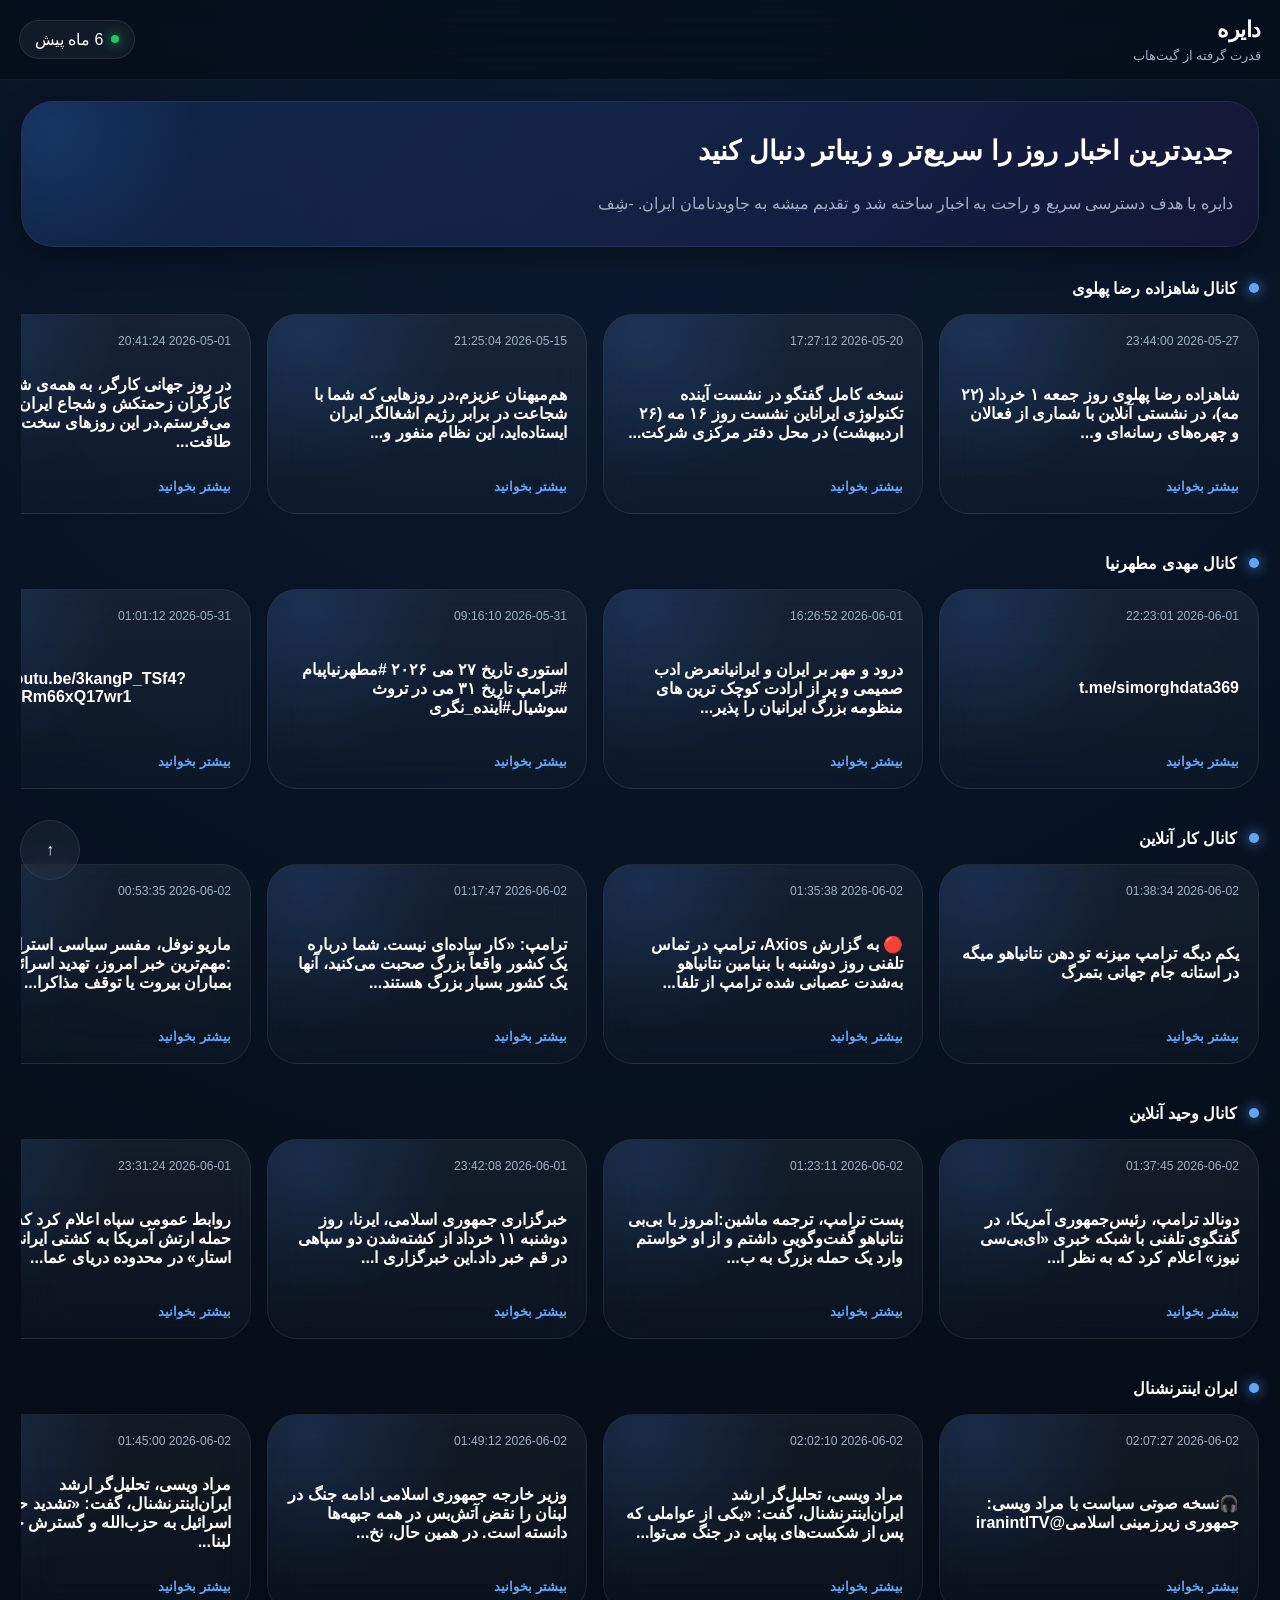
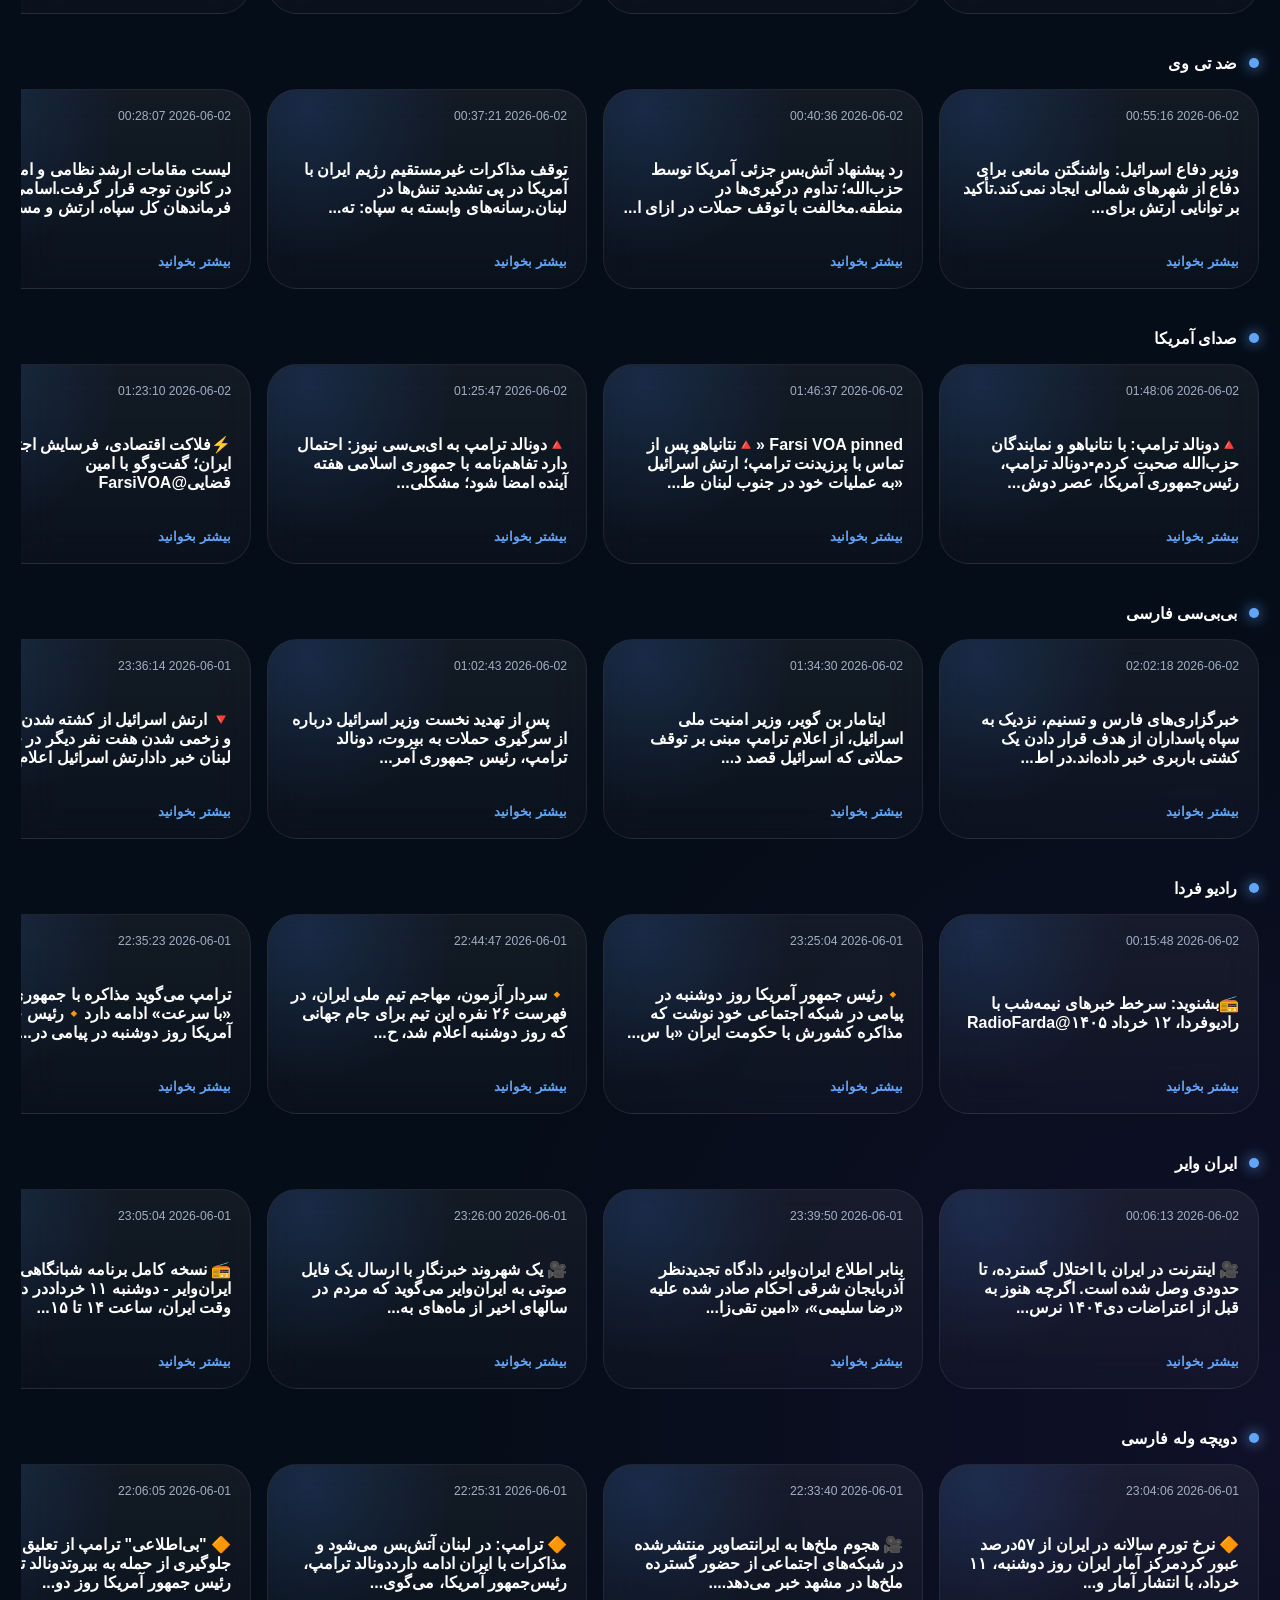
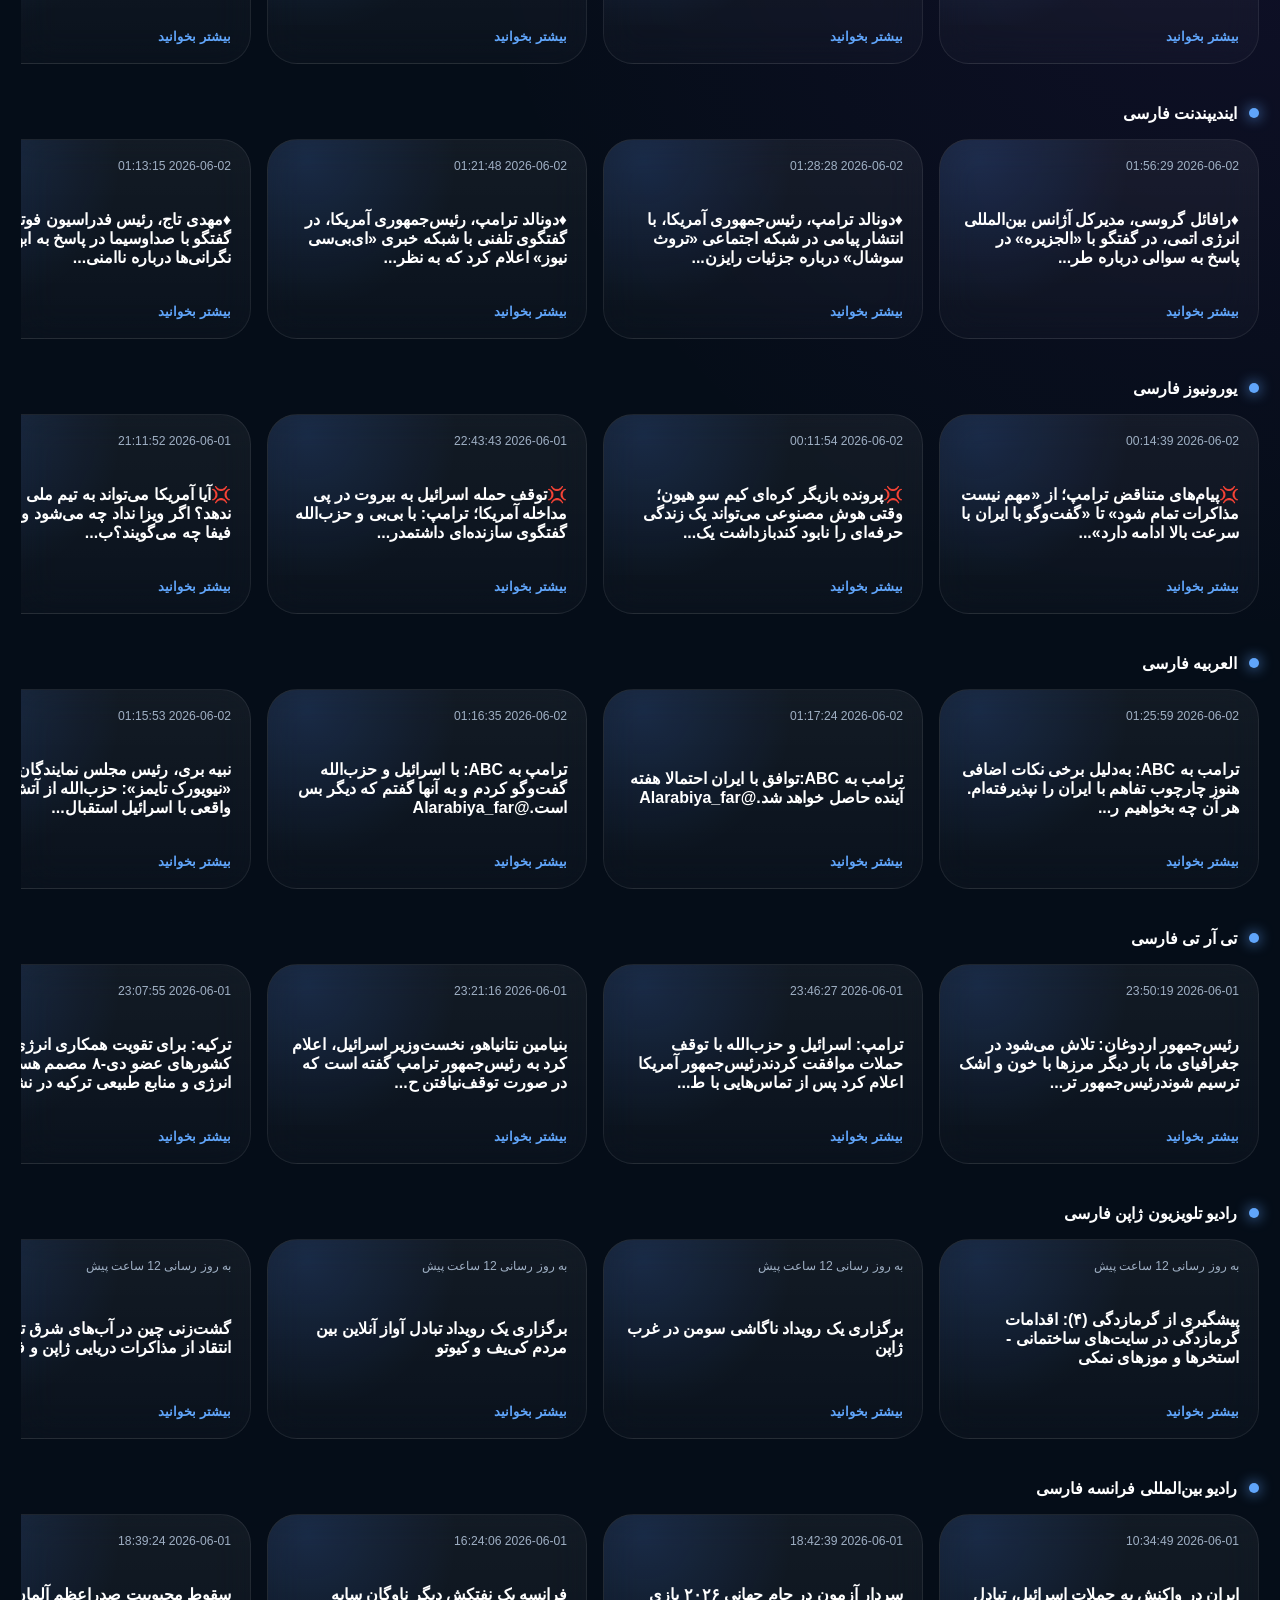
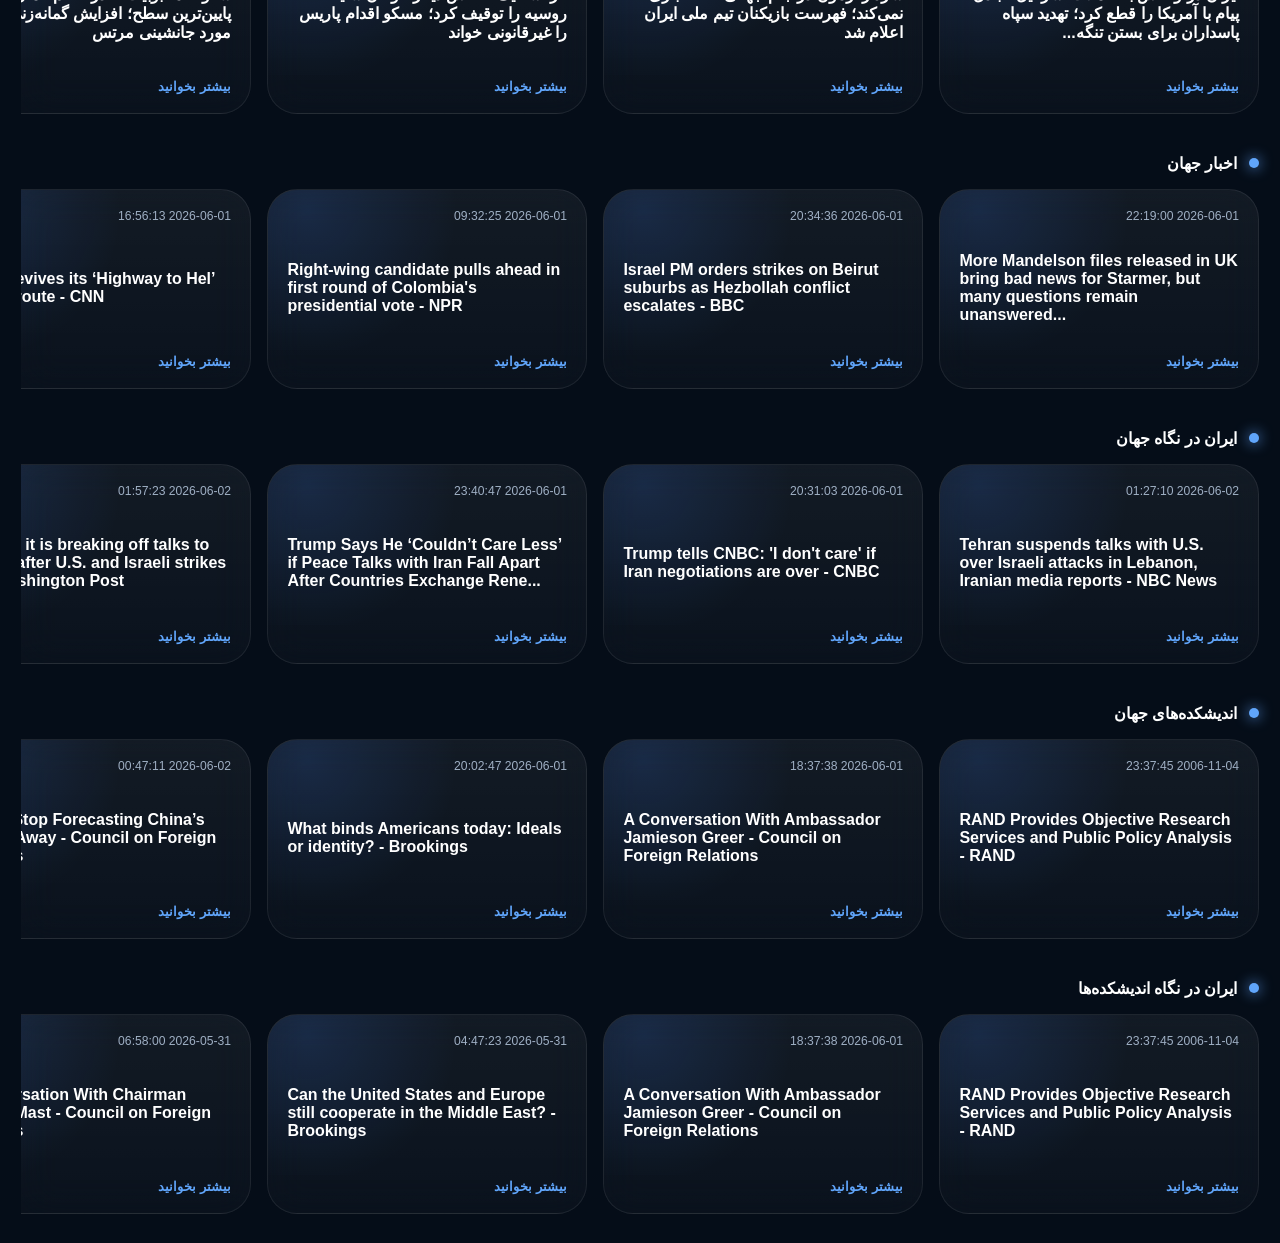
==== commit cfdac818: "Schedule: feed updated" ====
--- a/Feeds/view/index.html
+++ b/Feeds/view/index.html
@@ -735,7 +735,7 @@
             <div class="live-badge">
                 <div class="live-dot"></div>
 
-                <span id="latest-update" data-time="2026-06-02 02:04:50">
+                <span id="latest-update" data-time="2026-06-02 02:08:12">
                     در حال بروزرسانی...
                 </span>
             </div>
@@ -1124,388 +1124,6 @@
 
         <h2 class="card-title" style="">
             در جریان سفر به ایتالیا با شماری از سناتورها و نمایندگان مجلس این کشور از احزاب مختلف دیدار و درباره...
-        </h2>
-
-    </div>
-
-    <div class="card-bottom">
-
-        <div class="read-more">
-            بیشتر بخوانید
-        </div>
-
-    </div>
-
-</article>
-
-    </div>
-
-</section>
-
-<section class="feed-section">
-
-    <div class="feed-header">
-
-        <div class="feed-title-container">
-
-            <div class="feed-indicator"></div>
-
-            <div class="feed-title">
-                کانال شهبانو فرح پهلوی
-            </div>
-
-        </div>
-
-    </div>
-
-    <div class="feed-carousel">
-        
-<article
-    class="news-card"
-        onclick='openNewsModal(
-        `fa`,
-        `توضیحاتی درباره برپایی مراسم بزرگداشت یکصدمین سال شاهنشاهی پهلویبرپایی شاهنشاهی خاندان پهلوی در یکصد...`,
-        `توضیحاتی درباره برپایی مراسم بزرگداشت یکصدمین سال شاهنشاهی پهلویبرپایی شاهنشاهی خاندان پهلوی در یکصد سال پیش بخشی پر افتخار از ۲۵۰۰ سال شاهنشاهی ایران است، و از این سو شایسته بزرگداشت و قدرانی ایرانیان.ظاهرا و در حال حاضر سازمان‌ها ،نهاد ها و کسانی مستقلا تصمیم به برگزاری مراسمی برای این بزرگداشت دارند، و احتمالاً کالاهایی را هم بعنوان یادبود تهیه و به بازار عرضه خواهند کرد.با توجه به آنکه برگزاری هیچ گونه مراسم رسمی و خاصی در این باره از طرف علیاحضرت شهبانوی ایران، و یا شاهزاده رضا پهلوی، پیش بینی نشده، همه این اقدامات باید به عنوان فعالیت هایی مستقل و بدون هیچگونه ارتباط با خاندان پهلوی و یا نهاد های وابسته به آن در نظر گرفته شود.از این رو طبیعتاً هر نوع مسئولیت و نارضایتی احتمالی هم بر عهده آن نهادها خواهد بود.دفتر مخصوص علیاحضرت شهبانوی ایران`,
-        `2026-04-28 00:26:43`,
-        `https://t.me/farahdibapahlavi/671`
-    )'
->
-    <a style="display: block; position: relative; top: -250px; visibility: hidden;" id="2b68f6989de9"></a>
-
-    <div class="card-background-glow"></div>
-
-    <div class="card-top">
-
-        <div class="card-date">
-            2026-04-28 00:26:43
-        </div>
-
-    </div>
-
-    <div class="card-content">
-
-        <h2 class="card-title" style="">
-            توضیحاتی درباره برپایی مراسم بزرگداشت یکصدمین سال شاهنشاهی پهلویبرپایی شاهنشاهی خاندان پهلوی در یکصد...
-        </h2>
-
-    </div>
-
-    <div class="card-bottom">
-
-        <div class="read-more">
-            بیشتر بخوانید
-        </div>
-
-    </div>
-
-</article>
-
-<article
-    class="news-card"
-        onclick='openNewsModal(
-        `fa`,
-        `نخستین سیزده پس از نوروز پایان مراسم بزرگداشت این کهن ترین جشن ایرانیان است، و این پایان، همانند شرو...`,
-        `نخستین سیزده پس از نوروز پایان مراسم بزرگداشت این کهن ترین جشن ایرانیان است، و این پایان، همانند شروع آن، با آیین و مراسمی تاریخی و بس زیبا و بی مانند همراه است.ایرانیان در این روز سبزه ای را که خود در روز های پایان سال بار آورده اند، وشاهد تمام گرفتاری ها و غم های سال بوده، به آب روان می سپارند، تا آن را به همراه ببرد، و در طول راه تمامی آن بدی ها شسته شوند. آب روان انجام این مهم را بعهده میگیرد، و در آخر تنها پاکی برای سال نو باقی میماند.در انجام این آیین زیبا، امروز شهبانوی ایران، با آرزوی آنکه سال جدید سال پیروزی نور بر تاریکی، و آزادی و سربلندی دوباره ایران و ایرانیان باشد، سبزه مملو از همه سختی ها و بدی های یکی از تاریک ترین سالهای عمر ایران کهن را به آب سپردند. فرح پهلوی`,
-        `2026-04-03 00:26:47`,
-        `https://t.me/farahdibapahlavi/670`
-    )'
->
-    <a style="display: block; position: relative; top: -250px; visibility: hidden;" id="ba5fb0b7deec"></a>
-
-    <div class="card-background-glow"></div>
-
-    <div class="card-top">
-
-        <div class="card-date">
-            2026-04-03 00:26:47
-        </div>
-
-    </div>
-
-    <div class="card-content">
-
-        <h2 class="card-title" style="">
-            نخستین سیزده پس از نوروز پایان مراسم بزرگداشت این کهن ترین جشن ایرانیان است، و این پایان، همانند شرو...
-        </h2>
-
-    </div>
-
-    <div class="card-bottom">
-
-        <div class="read-more">
-            بیشتر بخوانید
-        </div>
-
-    </div>
-
-</article>
-
-<article
-    class="news-card"
-        onclick='openNewsModal(
-        `fa`,
-        `با درود به هم میهنانم،عارف، هنرمند بزرگ و سرشناس ما و خواننده محبوب زندگی را در غربت بدرود گفت و مرا...`,
-        `با درود به هم میهنانم،عارف، هنرمند بزرگ و سرشناس ما و خواننده محبوب زندگی را در غربت بدرود گفت و مرا هم مانند همه دوستدارانش, متاسف کرد.صدای گرم و آهنگ های فراموش نشدنی عارف، همراه با منش مردمی اش، برای همیشه جای خودش را در دل ایرانیان باز کرده.کمبود این هنرمند بزرگ را صمیمانه به همه بازماندگان او و بخصوص فرزندان گرامی اش تسلیت میگویم.سلطان قلب ها دور از وطن و در آرزوی دیدن دوباره سرزمینش از این جهان رفت.امید و آرزوی من این است که با پیروزی نور بر تاریکی، و آزادی ایران، همه هنرمندان دیگر بتوانند در خاک پاک ایران، برای برادران و خواهرانشان هنرنمایی کنند.روحش شاد.فرح پهلوی`,
-        `2026-04-02 20:56:23`,
-        `https://t.me/farahdibapahlavi/669`
-    )'
->
-    <a style="display: block; position: relative; top: -250px; visibility: hidden;" id="52a5934704ef"></a>
-
-    <div class="card-background-glow"></div>
-
-    <div class="card-top">
-
-        <div class="card-date">
-            2026-04-02 20:56:23
-        </div>
-
-    </div>
-
-    <div class="card-content">
-
-        <h2 class="card-title" style="">
-            با درود به هم میهنانم،عارف، هنرمند بزرگ و سرشناس ما و خواننده محبوب زندگی را در غربت بدرود گفت و مرا...
-        </h2>
-
-    </div>
-
-    <div class="card-bottom">
-
-        <div class="read-more">
-            بیشتر بخوانید
-        </div>
-
-    </div>
-
-</article>
-
-<article
-    class="news-card"
-        onclick='openNewsModal(
-        `fa`,
-        `‏عکسهای نوروزی ۲۵۸۵`,
-        `‏عکسهای نوروزی ۲۵۸۵`,
-        `2026-03-22 01:03:12`,
-        `https://t.me/farahdibapahlavi/665`
-    )'
->
-    <a style="display: block; position: relative; top: -250px; visibility: hidden;" id="19299cb4757d"></a>
-
-    <div class="card-background-glow"></div>
-
-    <div class="card-top">
-
-        <div class="card-date">
-            2026-03-22 01:03:12
-        </div>
-
-    </div>
-
-    <div class="card-content">
-
-        <h2 class="card-title" style="">
-            ‏عکسهای نوروزی ۲۵۸۵
-        </h2>
-
-    </div>
-
-    <div class="card-bottom">
-
-        <div class="read-more">
-            بیشتر بخوانید
-        </div>
-
-    </div>
-
-</article>
-
-<article
-    class="news-card"
-        onclick='openNewsModal(
-        `fa`,
-        `‏نوروزتان پیروز - Happy Nowruz`,
-        `‏نوروزتان پیروز - Happy Nowruz`,
-        `2026-03-21 01:08:41`,
-        `https://t.me/farahdibapahlavi/664`
-    )'
->
-    <a style="display: block; position: relative; top: -250px; visibility: hidden;" id="c3ffda477594"></a>
-
-    <div class="card-background-glow"></div>
-
-    <div class="card-top">
-
-        <div class="card-date">
-            2026-03-21 01:08:41
-        </div>
-
-    </div>
-
-    <div class="card-content">
-
-        <h2 class="card-title" style="">
-            ‏نوروزتان پیروز - Happy Nowruz
-        </h2>
-
-    </div>
-
-    <div class="card-bottom">
-
-        <div class="read-more">
-            بیشتر بخوانید
-        </div>
-
-    </div>
-
-</article>
-
-<article
-    class="news-card"
-        onclick='openNewsModal(
-        `fa`,
-        `هم ‌میهنان عزیزم, نوروز، بزرگترین جشن باستانی ما ایرانیان، و کهن ترین جشن سال نو در جهان، این بار بر...`,
-        `هم ‌میهنان عزیزم, نوروز، بزرگترین جشن باستانی ما ایرانیان، و کهن ترین جشن سال نو در جهان، این بار برای ما ایرانیان معنایی خاص و عمیق تر از سال های گذشته دارد. نوروز امسال همزمان با رستاخیزی بزرگ برای باز پس گیری آزادی و سربلندی ملی ایرانیان, و پس از بزرگترین کشتار خیابانی رژیمی واپسگرا است که هزاران جوان ایران را از خانواده هایشان گرفت. من با همدلی و مهر به خانواده هایی که عزیزان خود را از دست داده اند می اندیشم و برای آنان آرامش و شکیبایی آرزو میکنم و از صمیم قلب در سوگ بازماندگان این جاوید نامان میهن شریک هستم. امید و آرزوی نوروزی من برای هم میهنانم این است که از این پس نیروی آنان تنها صرف سازندگی ایران و بازگرداندن آن به خانواده ملل پیشرفته جهان باشد. باشد که یک بار دیگر نام ایران و ایرانی با همان احترام و سربلندی که در گذشته ای نه چندان دور با آن شناخته میشد طنین افکند. آرزوی دیگر من هم دیدن سرور و شادی هم میهنانم، بزودی در ایرانی آزاد و سربلند است. امید دارم که نوروز امسال همه این آرزوها را، همراه با پیروزی نهایی نور بر تاریکی به ارمغان بیاورد.پاینده ایران فرح پهلوی`,
-        `2026-03-19 09:44:00`,
-        `https://t.me/farahdibapahlavi/663`
-    )'
->
-    <a style="display: block; position: relative; top: -250px; visibility: hidden;" id="f9fdd32bab2d"></a>
-
-    <div class="card-background-glow"></div>
-
-    <div class="card-top">
-
-        <div class="card-date">
-            2026-03-19 09:44:00
-        </div>
-
-    </div>
-
-    <div class="card-content">
-
-        <h2 class="card-title" style="">
-            هم ‌میهنان عزیزم, نوروز، بزرگترین جشن باستانی ما ایرانیان، و کهن ترین جشن سال نو در جهان، این بار بر...
-        </h2>
-
-    </div>
-
-    <div class="card-bottom">
-
-        <div class="read-more">
-            بیشتر بخوانید
-        </div>
-
-    </div>
-
-</article>
-
-<article
-    class="news-card"
-        onclick='openNewsModal(
-        `fa`,
-        `چهارشنبه سوری ۲۵۸۴`,
-        `چهارشنبه سوری ۲۵۸۴`,
-        `2026-03-18 00:21:37`,
-        `https://t.me/farahdibapahlavi/662`
-    )'
->
-    <a style="display: block; position: relative; top: -250px; visibility: hidden;" id="bbdb0715b69c"></a>
-
-    <div class="card-background-glow"></div>
-
-    <div class="card-top">
-
-        <div class="card-date">
-            2026-03-18 00:21:37
-        </div>
-
-    </div>
-
-    <div class="card-content">
-
-        <h2 class="card-title" style="">
-            چهارشنبه سوری ۲۵۸۴
-        </h2>
-
-    </div>
-
-    <div class="card-bottom">
-
-        <div class="read-more">
-            بیشتر بخوانید
-        </div>
-
-    </div>
-
-</article>
-
-<article
-    class="news-card"
-        onclick='openNewsModal(
-        `fa`,
-        `هم‌میهنان عزیزم،امسال خانواده‌های ده‌ها هزار جاویدنام انقلاب ملی، نخستین چهارشنبه‌سوری را بدون حضور...`,
-        `هم‌میهنان عزیزم،امسال خانواده‌های ده‌ها هزار جاویدنام انقلاب ملی، نخستین چهارشنبه‌سوری را بدون حضور عزیزان خود برگزار می‌کنند.من به عنوان یک مادر، یک همسر، و یک ایرانی به خانواده‌های داغدارِ جان ‌باختگان میهن می‌گویم درد و رنج شما درد و رنج من و ملت بزرگ ایران است. عزیزانِ شما، بهترین فرزندان ایران‌زمین و افتخار یک ملت بزرگ و باستانی هستید. فداکاری و شجاعت آنها و شهامت و صبوری شما را ارج می‌گذاریم.آیین ملیِ چهارشنبه ‌سوری یادآور ایستادگی نیاکان ما بر سنت و فرهنگ ملی ما و نماد پیروزی نور بر تاریکی است. من امسال این سنت میهنی را به یاد خانوادها‌ی دادخواه و ده‌ها هزار جاویدنام «انقلاب شیروخورشید» برگزار می‌کنم؛ جوانانی که سیاوش‌وار، بی‌‌گناه بر خاک افتادند.باور راسخ دارم که نور بر تاریکی پیروز است و آتش مقدسِ آگاهی ملی و میهن‌پرستی، نگهبان ایران خواهد بود.پاینده ایران`,
-        `2026-03-17 19:39:19`,
-        `https://t.me/farahdibapahlavi/661`
-    )'
->
-    <a style="display: block; position: relative; top: -250px; visibility: hidden;" id="8fae9bde459b"></a>
-
-    <div class="card-background-glow"></div>
-
-    <div class="card-top">
-
-        <div class="card-date">
-            2026-03-17 19:39:19
-        </div>
-
-    </div>
-
-    <div class="card-content">
-
-        <h2 class="card-title" style="">
-            هم‌میهنان عزیزم،امسال خانواده‌های ده‌ها هزار جاویدنام انقلاب ملی، نخستین چهارشنبه‌سوری را بدون حضور...
-        </h2>
-
-    </div>
-
-    <div class="card-bottom">
-
-        <div class="read-more">
-            بیشتر بخوانید
-        </div>
-
-    </div>
-
-</article>
-
-<article
-    class="news-card"
-        onclick='openNewsModal(
-        `fa`,
-        `بدینوسیله به اطلاع هم میهنان میرساند که از این تاریخ آقای داریوش شفا به سمت رییس دفتر مخصوص من منصوب...`,
-        `بدینوسیله به اطلاع هم میهنان میرساند که از این تاریخ آقای داریوش شفا به سمت رییس دفتر مخصوص من منصوب و مشغول انجام وظایف خود میشود. فرح پهلوی`,
-        `2026-03-12 02:17:18`,
-        `https://t.me/farahdibapahlavi/660`
-    )'
->
-    <a style="display: block; position: relative; top: -250px; visibility: hidden;" id="568f0e296365"></a>
-
-    <div class="card-background-glow"></div>
-
-    <div class="card-top">
-
-        <div class="card-date">
-            2026-03-12 02:17:18
-        </div>
-
-    </div>
-
-    <div class="card-content">
-
-        <h2 class="card-title" style="">
-            بدینوسیله به اطلاع هم میهنان میرساند که از این تاریخ آقای داریوش شفا به سمت رییس دفتر مخصوص من منصوب...
         </h2>
 
     </div>
@@ -2692,6 +2310,46 @@
     class="news-card"
         onclick='openNewsModal(
         `fa`,
+        `🎧نسخه صوتی سیاست با مراد ویسی: جمهوری زیرزمینی اسلامی@iranintlTV`,
+        `🎧نسخه صوتی سیاست با مراد ویسی: جمهوری زیرزمینی اسلامی@iranintlTV`,
+        `2026-06-02 02:07:27`,
+        `https://t.me/IranintlTV/340121`
+    )'
+>
+    <a style="display: block; position: relative; top: -250px; visibility: hidden;" id="cc7f3c59aac4"></a>
+
+    <div class="card-background-glow"></div>
+
+    <div class="card-top">
+
+        <div class="card-date">
+            2026-06-02 02:07:27
+        </div>
+
+    </div>
+
+    <div class="card-content">
+
+        <h2 class="card-title" style="">
+            🎧نسخه صوتی سیاست با مراد ویسی: جمهوری زیرزمینی اسلامی@iranintlTV
+        </h2>
+
+    </div>
+
+    <div class="card-bottom">
+
+        <div class="read-more">
+            بیشتر بخوانید
+        </div>
+
+    </div>
+
+</article>
+
+<article
+    class="news-card"
+        onclick='openNewsModal(
+        `fa`,
         `مراد ویسی، تحلیل‌گر ارشد ایران‌اینترنشنال، گفت: «یکی از عواملی که پس از شکست‌های پیاپی در جنگ می‌توا...`,
         `مراد ویسی، تحلیل‌گر ارشد ایران‌اینترنشنال، گفت: «یکی از عواملی که پس از شکست‌های پیاپی در جنگ می‌تواند پایه‌های یک حکومت را متزلزل کند، انباشته شدن آثار آن شکست‌ها و تبدیل شدنشان به نارضایتی گسترده است؛ همان‌طور که شکست‌های روسیه در جنگ‌های ۱۹۰۵ و ۱۹۱۴ زمینه‌ساز انقلاب ۱۹۱۷ شد. مجموعه شکست‌های سال‌های اخیر جمهوری اسلامی از غزه تا لبنان و سوریه و کشته شدن رهبران و فرماندهان ارشد نظام، می‌تواند سقوط مشابهی را برای نظام رقم بزند»@iranintltv`,
         `2026-06-02 02:02:10`,
@@ -3008,46 +2666,6 @@
 
 </article>
 
-<article
-    class="news-card"
-        onclick='openNewsModal(
-        `fa`,
-        `روابط عمومی نیروی دریایی سپاه اعلام کرد که در پی حمله ارتش آمریکا به کشتی ایرانی «لیان استار» در محد...`,
-        `روابط عمومی نیروی دریایی سپاه اعلام کرد که در پی حمله ارتش آمریکا به کشتی ایرانی «لیان استار» در محدوده دریای عمان، نیروی دریایی سپاه طی یک عملیات مقابله به مثل، کشتی «ام‌اس‌سی. ساریسکا» با مالکیت «دشمن آمریکایی-اسرائیلی» را با موشک کروز مورد هدف قرار داد.https://iranintl.com/202606012218`,
-        `2026-06-01 23:47:04`,
-        `https://t.me/IranintlTV/340112`
-    )'
->
-    <a style="display: block; position: relative; top: -250px; visibility: hidden;" id="9d3372546c04"></a>
-
-    <div class="card-background-glow"></div>
-
-    <div class="card-top">
-
-        <div class="card-date">
-            2026-06-01 23:47:04
-        </div>
-
-    </div>
-
-    <div class="card-content">
-
-        <h2 class="card-title" style="">
-            روابط عمومی نیروی دریایی سپاه اعلام کرد که در پی حمله ارتش آمریکا به کشتی ایرانی «لیان استار» در محد...
-        </h2>
-
-    </div>
-
-    <div class="card-bottom">
-
-        <div class="read-more">
-            بیشتر بخوانید
-        </div>
-
-    </div>
-
-</article>
-
     </div>
 
 </section>
@@ -7659,12 +7277,12 @@
         onclick='openNewsModal(
         `en`,
         `More Mandelson files released in UK bring bad news for Starmer, but many questions remain unanswered...`,
-        `More Mandelson files released in UK bring bad news for Starmer, but many questions remain unanswered&amp;nbsp;&amp;nbsp;AP News&#x27;Beleaguered and bereft&#x27; - Mandelson messages reveal criticism of No 10&amp;nbsp;&amp;nbsp;BBCUK Releases More Files About Mandelson, Ex-Diplomat With Ties to Epstein&amp;nbsp;&amp;nbsp;The New York TimesMandelson documents cast light on government work, appointment of US ambassador&amp;nbsp;&amp;nbsp;ReutersMandelson files reveal a man for whom betrayal is a way of life | John Crace&amp;nbsp;&amp;nbsp;The Guardian`,
+        `More Mandelson files released in UK bring bad news for Starmer, but many questions remain unanswered&amp;nbsp;&amp;nbsp;AP News&#x27;Bereft and beleaguered&#x27; - Mandelson messages reveal criticism of No 10&amp;nbsp;&amp;nbsp;BBCUK Releases More Files About Mandelson, Ex-Diplomat With Ties to Epstein&amp;nbsp;&amp;nbsp;The New York TimesMandelson documents cast light on government work, appointment of US ambassador&amp;nbsp;&amp;nbsp;ReutersMandelson files reveal a man for whom betrayal is a way of life | John Crace&amp;nbsp;&amp;nbsp;The Guardian`,
         `2026-06-01 22:19:00`,
         `https://news.google.com/rss/articles/[base64]?oc=5`
     )'
 >
-    <a style="display: block; position: relative; top: -250px; visibility: hidden;" id="dcc0ec308919"></a>
+    <a style="display: block; position: relative; top: -250px; visibility: hidden;" id="c1687eb23382"></a>
 
     <div class="card-background-glow"></div>
 
@@ -7680,6 +7298,46 @@
 
         <h2 class="card-title" style="direction: ltr; text-align: left;">
             More Mandelson files released in UK bring bad news for Starmer, but many questions remain unanswered...
+        </h2>
+
+    </div>
+
+    <div class="card-bottom">
+
+        <div class="read-more">
+            بیشتر بخوانید
+        </div>
+
+    </div>
+
+</article>
+
+<article
+    class="news-card"
+        onclick='openNewsModal(
+        `en`,
+        `Israel PM orders strikes on Beirut suburbs as Hezbollah conflict escalates - BBC`,
+        `Israel PM orders strikes on Beirut suburbs as Hezbollah conflict escalates&amp;nbsp;&amp;nbsp;BBCU.S. push for Lebanon ceasefire stalls as Israel eyes Beirut strikes&amp;nbsp;&amp;nbsp;AxiosIDF confirms post-ceasefire announcement rocket and drone attacks by Hezbollah&amp;nbsp;&amp;nbsp;The Times of IsraelNetanyahu Orders Israeli Military to Attack Beirut Suburbs&amp;nbsp;&amp;nbsp;The New York TimesWhat to know as Israeli forces’ historic Lebanon incursion complicates an Iran deal&amp;nbsp;&amp;nbsp;AP News`,
+        `2026-06-01 20:34:36`,
+        `https://news.google.com/rss/articles/CBMiWkFVX3lxTFBKVm1FZUJVREJqeUotclZ2UjhMRXNNa2UtQVZUZnQwZ3Y0UlRmSVIxeDRwa2F6Zzg5SjhXU3hRamJXZEtYcnZRQWhFdUNzcjkzQ05jdUNJNi13dw?oc=5`
+    )'
+>
+    <a style="display: block; position: relative; top: -250px; visibility: hidden;" id="9aa94b72c211"></a>
+
+    <div class="card-background-glow"></div>
+
+    <div class="card-top">
+
+        <div class="card-date">
+            2026-06-01 20:34:36
+        </div>
+
+    </div>
+
+    <div class="card-content">
+
+        <h2 class="card-title" style="direction: ltr; text-align: left;">
+            Israel PM orders strikes on Beirut suburbs as Hezbollah conflict escalates - BBC
         </h2>
 
     </div>
@@ -7738,46 +7396,6 @@
     class="news-card"
         onclick='openNewsModal(
         `en`,
-        `Israel PM orders strikes on Beirut suburbs as Hezbollah conflict escalates - BBC`,
-        `Israel PM orders strikes on Beirut suburbs as Hezbollah conflict escalates&amp;nbsp;&amp;nbsp;BBCU.S. push for Lebanon ceasefire stalls as Israel eyes Beirut strikes&amp;nbsp;&amp;nbsp;AxiosIDF confirms post-ceasefire announcement rocket and drone attacks by Hezbollah&amp;nbsp;&amp;nbsp;The Times of IsraelNetanyahu Orders Israeli Military to Attack Beirut Suburbs&amp;nbsp;&amp;nbsp;The New York TimesIsrael seizes Crusader-era castle as Netanyahu orders forces deeper into Lebanon&amp;nbsp;&amp;nbsp;CNN`,
-        `2026-06-01 20:34:36`,
-        `https://news.google.com/rss/articles/CBMiWkFVX3lxTFBKVm1FZUJVREJqeUotclZ2UjhMRXNNa2UtQVZUZnQwZ3Y0UlRmSVIxeDRwa2F6Zzg5SjhXU3hRamJXZEtYcnZRQWhFdUNzcjkzQ05jdUNJNi13dw?oc=5`
-    )'
->
-    <a style="display: block; position: relative; top: -250px; visibility: hidden;" id="12e646b916ae"></a>
-
-    <div class="card-background-glow"></div>
-
-    <div class="card-top">
-
-        <div class="card-date">
-            2026-06-01 20:34:36
-        </div>
-
-    </div>
-
-    <div class="card-content">
-
-        <h2 class="card-title" style="direction: ltr; text-align: left;">
-            Israel PM orders strikes on Beirut suburbs as Hezbollah conflict escalates - BBC
-        </h2>
-
-    </div>
-
-    <div class="card-bottom">
-
-        <div class="read-more">
-            بیشتر بخوانید
-        </div>
-
-    </div>
-
-</article>
-
-<article
-    class="news-card"
-        onclick='openNewsModal(
-        `en`,
         `Poland revives its ‘Highway to Hel’ 666 bus route - CNN`,
         `Poland revives its ‘Highway to Hel’ 666 bus route&amp;nbsp;&amp;nbsp;CNN666 bus to Hel back in business, as firm resurrects doomed Polish tourist route&amp;nbsp;&amp;nbsp;CBS News‘Hellish’ bus 666 returns as FlixBus launches route to Hel&amp;nbsp;&amp;nbsp;Euronews.comPoland&#x27;s controversial &#x27;Highway to Hel&#x27; 666 bus revived&amp;nbsp;&amp;nbsp;BBCPoland’s 666 bus to Hel returns in new form&amp;nbsp;&amp;nbsp;Notes From Poland`,
         `2026-06-01 16:56:13`,
@@ -7978,20 +7596,20 @@
     class="news-card"
         onclick='openNewsModal(
         `en`,
-        `Hungarian PM threatens to oust Orbán-era president - BBC`,
-        `Hungarian PM threatens to oust Orbán-era president&amp;nbsp;&amp;nbsp;BBCHungary’s prime minister Magyar threatens legal action if president refuses to resign&amp;nbsp;&amp;nbsp;CNNHungarian Prime Minister Magyar to amend constitution to remove President Sulyok&amp;nbsp;&amp;nbsp;PBSHungary Seeks to Oust President in Purge of Orban Allies&amp;nbsp;&amp;nbsp;Bloomberg.comHungary&#x27;s PM Peter Magyar moves to oust president&amp;nbsp;&amp;nbsp;DW.com`,
-        `2026-06-01 20:24:28`,
-        `https://news.google.com/rss/articles/CBMiWkFVX3lxTE9CWjB2RnZxVWhCMmZfR2tlZ0tja2hBRXVJb3pxeXVLdktneXNNT191eDRFck1NdTE2TGdCcmhXOXF5LWhxZDk5Q2I0dkt4WW1XakV6Y1hTWjVaZw?oc=5`
-    )'
->
-    <a style="display: block; position: relative; top: -250px; visibility: hidden;" id="4a6672c60beb"></a>
-
-    <div class="card-background-glow"></div>
-
-    <div class="card-top">
-
-        <div class="card-date">
-            2026-06-01 20:24:28
+        `France intercepts Russian-linked oil tanker in Atlantic - DW.com`,
+        `France intercepts Russian-linked oil tanker in Atlantic&amp;nbsp;&amp;nbsp;DW.comFrance seizes another sanctioned tanker carrying Russian oil&amp;nbsp;&amp;nbsp;CNNFrench navy seizes Russia-linked oil tanker in Atlantic&amp;nbsp;&amp;nbsp;The GuardianFrance seized sanctioned Russian oil tanker with UK help, Macron says&amp;nbsp;&amp;nbsp;BBCFrench navy, backed by the UK, intercepts Russian oil tanker&amp;nbsp;&amp;nbsp;Al Jazeera`,
+        `2026-06-01 12:27:03`,
+        `https://news.google.com/rss/articles/[base64]?oc=5`
+    )'
+>
+    <a style="display: block; position: relative; top: -250px; visibility: hidden;" id="0e56eaf3aab6"></a>
+
+    <div class="card-background-glow"></div>
+
+    <div class="card-top">
+
+        <div class="card-date">
+            2026-06-01 12:27:03
         </div>
 
     </div>
@@ -7999,7 +7617,7 @@
     <div class="card-content">
 
         <h2 class="card-title" style="direction: ltr; text-align: left;">
-            Hungarian PM threatens to oust Orbán-era president - BBC
+            France intercepts Russian-linked oil tanker in Atlantic - DW.com
         </h2>
 
     </div>
@@ -8120,46 +7738,6 @@
     class="news-card"
         onclick='openNewsModal(
         `en`,
-        `US bombs Iranian military sites, then downs missiles Tehran fired at troops in Kuwait - AP News`,
-        `US bombs Iranian military sites, then downs missiles Tehran fired at troops in Kuwait&amp;nbsp;&amp;nbsp;AP News`,
-        `2026-06-01 22:14:00`,
-        `https://news.google.com/rss/articles/[base64]?oc=5`
-    )'
->
-    <a style="display: block; position: relative; top: -250px; visibility: hidden;" id="ec291a849a35"></a>
-
-    <div class="card-background-glow"></div>
-
-    <div class="card-top">
-
-        <div class="card-date">
-            2026-06-01 22:14:00
-        </div>
-
-    </div>
-
-    <div class="card-content">
-
-        <h2 class="card-title" style="direction: ltr; text-align: left;">
-            US bombs Iranian military sites, then downs missiles Tehran fired at troops in Kuwait - AP News
-        </h2>
-
-    </div>
-
-    <div class="card-bottom">
-
-        <div class="read-more">
-            بیشتر بخوانید
-        </div>
-
-    </div>
-
-</article>
-
-<article
-    class="news-card"
-        onclick='openNewsModal(
-        `en`,
         `Trump Says He ‘Couldn’t Care Less’ if Peace Talks with Iran Fall Apart After Countries Exchange Rene...`,
         `Trump Says He ‘Couldn’t Care Less’ if Peace Talks with Iran Fall Apart After Countries Exchange Renewed Strikes&amp;nbsp;&amp;nbsp;Time Magazine`,
         `2026-06-01 23:40:47`,
@@ -8182,6 +7760,46 @@
 
         <h2 class="card-title" style="direction: ltr; text-align: left;">
             Trump Says He ‘Couldn’t Care Less’ if Peace Talks with Iran Fall Apart After Countries Exchange Rene...
+        </h2>
+
+    </div>
+
+    <div class="card-bottom">
+
+        <div class="read-more">
+            بیشتر بخوانید
+        </div>
+
+    </div>
+
+</article>
+
+<article
+    class="news-card"
+        onclick='openNewsModal(
+        `en`,
+        `Iran says it is breaking off talks to end war after U.S. and Israeli strikes - The Washington Post`,
+        `Iran says it is breaking off talks to end war after U.S. and Israeli strikes&amp;nbsp;&amp;nbsp;The Washington Post`,
+        `2026-06-02 01:57:23`,
+        `https://news.google.com/rss/articles/[base64]?oc=5`
+    )'
+>
+    <a style="display: block; position: relative; top: -250px; visibility: hidden;" id="1097348cdb61"></a>
+
+    <div class="card-background-glow"></div>
+
+    <div class="card-top">
+
+        <div class="card-date">
+            2026-06-02 01:57:23
+        </div>
+
+    </div>
+
+    <div class="card-content">
+
+        <h2 class="card-title" style="direction: ltr; text-align: left;">
+            Iran says it is breaking off talks to end war after U.S. and Israeli strikes - The Washington Post
         </h2>
 
     </div>
@@ -8240,46 +7858,6 @@
     class="news-card"
         onclick='openNewsModal(
         `en`,
-        `Iran says it is breaking off talks to end war after U.S. and Israeli strikes - The Washington Post`,
-        `Iran says it is breaking off talks to end war after U.S. and Israeli strikes&amp;nbsp;&amp;nbsp;The Washington Post`,
-        `2026-06-02 00:50:41`,
-        `https://news.google.com/rss/articles/[base64]?oc=5`
-    )'
->
-    <a style="display: block; position: relative; top: -250px; visibility: hidden;" id="02189989357d"></a>
-
-    <div class="card-background-glow"></div>
-
-    <div class="card-top">
-
-        <div class="card-date">
-            2026-06-02 00:50:41
-        </div>
-
-    </div>
-
-    <div class="card-content">
-
-        <h2 class="card-title" style="direction: ltr; text-align: left;">
-            Iran says it is breaking off talks to end war after U.S. and Israeli strikes - The Washington Post
-        </h2>
-
-    </div>
-
-    <div class="card-bottom">
-
-        <div class="read-more">
-            بیشتر بخوانید
-        </div>
-
-    </div>
-
-</article>
-
-<article
-    class="news-card"
-        onclick='openNewsModal(
-        `en`,
         `An End to the War With Iran Was in Reach—and Trump Just Kept Sabotaging It - Slate Magazine`,
         `An End to the War With Iran Was in Reach—and Trump Just Kept Sabotaging It&amp;nbsp;&amp;nbsp;Slate Magazine`,
         `2026-06-02 00:14:00`,
@@ -8382,6 +7960,46 @@
 
         <h2 class="card-title" style="direction: ltr; text-align: left;">
             Iran warns Israeli attacks in Lebanon and Gaza threaten US ceasefire talks - Al Jazeera
+        </h2>
+
+    </div>
+
+    <div class="card-bottom">
+
+        <div class="read-more">
+            بیشتر بخوانید
+        </div>
+
+    </div>
+
+</article>
+
+<article
+    class="news-card"
+        onclick='openNewsModal(
+        `en`,
+        `Trump holds calls with Israel, Hezbollah amid hopes Lebanon ceasefire can hold - Reuters`,
+        `Trump holds calls with Israel, Hezbollah amid hopes Lebanon ceasefire can hold&amp;nbsp;&amp;nbsp;Reuters`,
+        `2026-06-01 23:04:18`,
+        `https://news.google.com/rss/articles/[base64]?oc=5`
+    )'
+>
+    <a style="display: block; position: relative; top: -250px; visibility: hidden;" id="23f398223334"></a>
+
+    <div class="card-background-glow"></div>
+
+    <div class="card-top">
+
+        <div class="card-date">
+            2026-06-01 23:04:18
+        </div>
+
+    </div>
+
+    <div class="card-content">
+
+        <h2 class="card-title" style="direction: ltr; text-align: left;">
+            Trump holds calls with Israel, Hezbollah amid hopes Lebanon ceasefire can hold - Reuters
         </h2>
 
     </div>
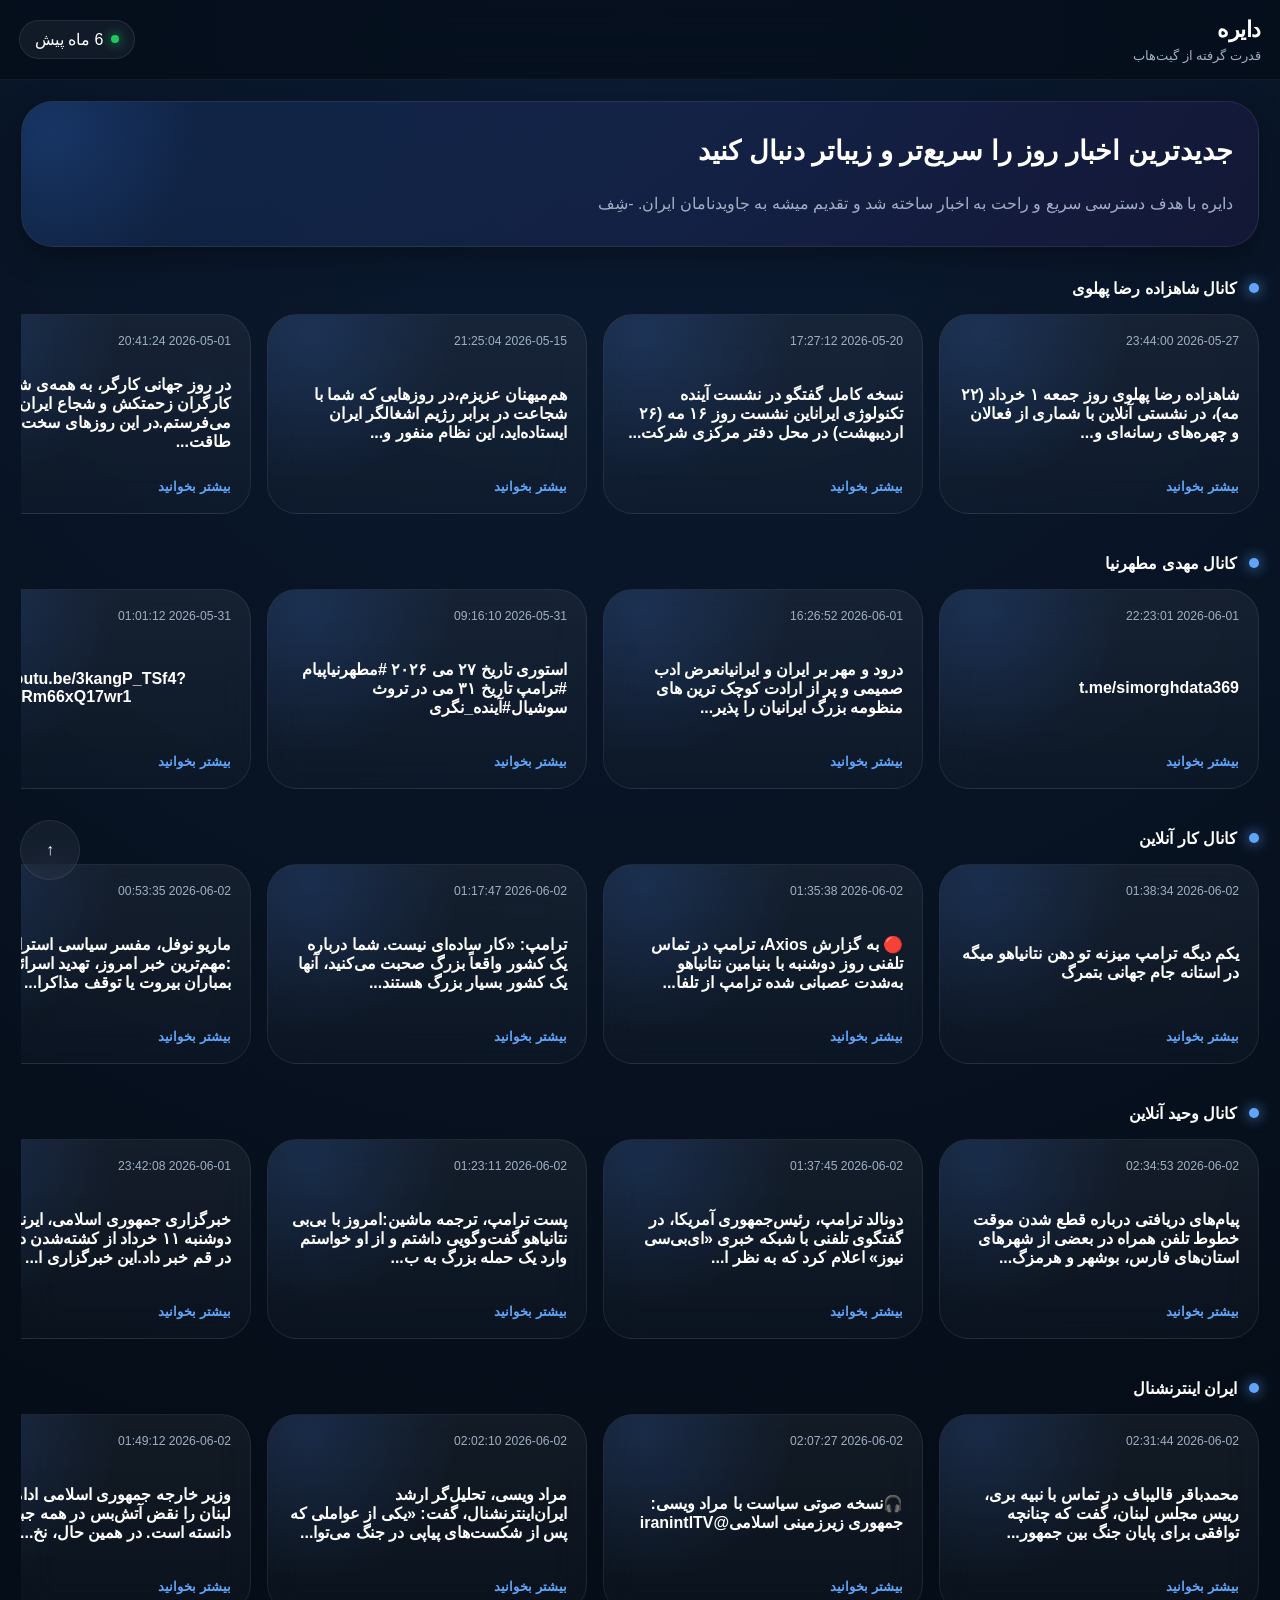
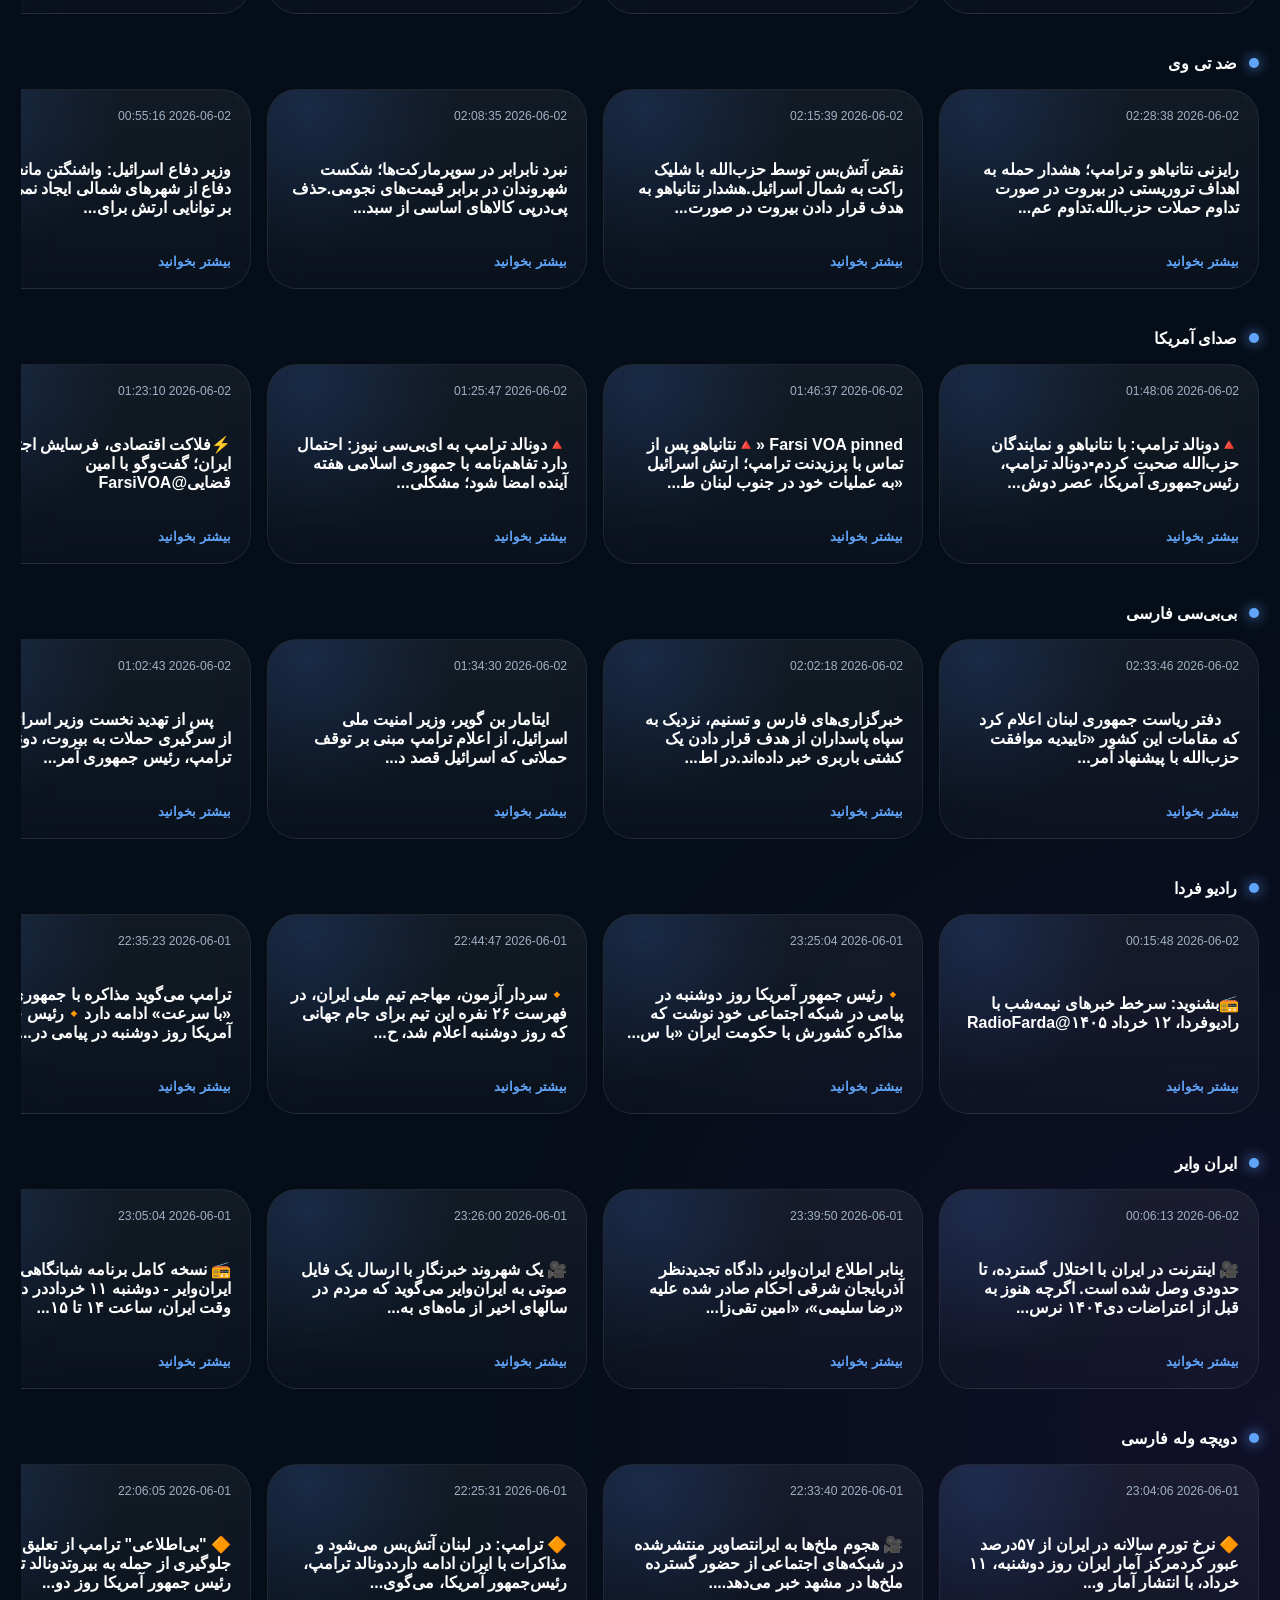
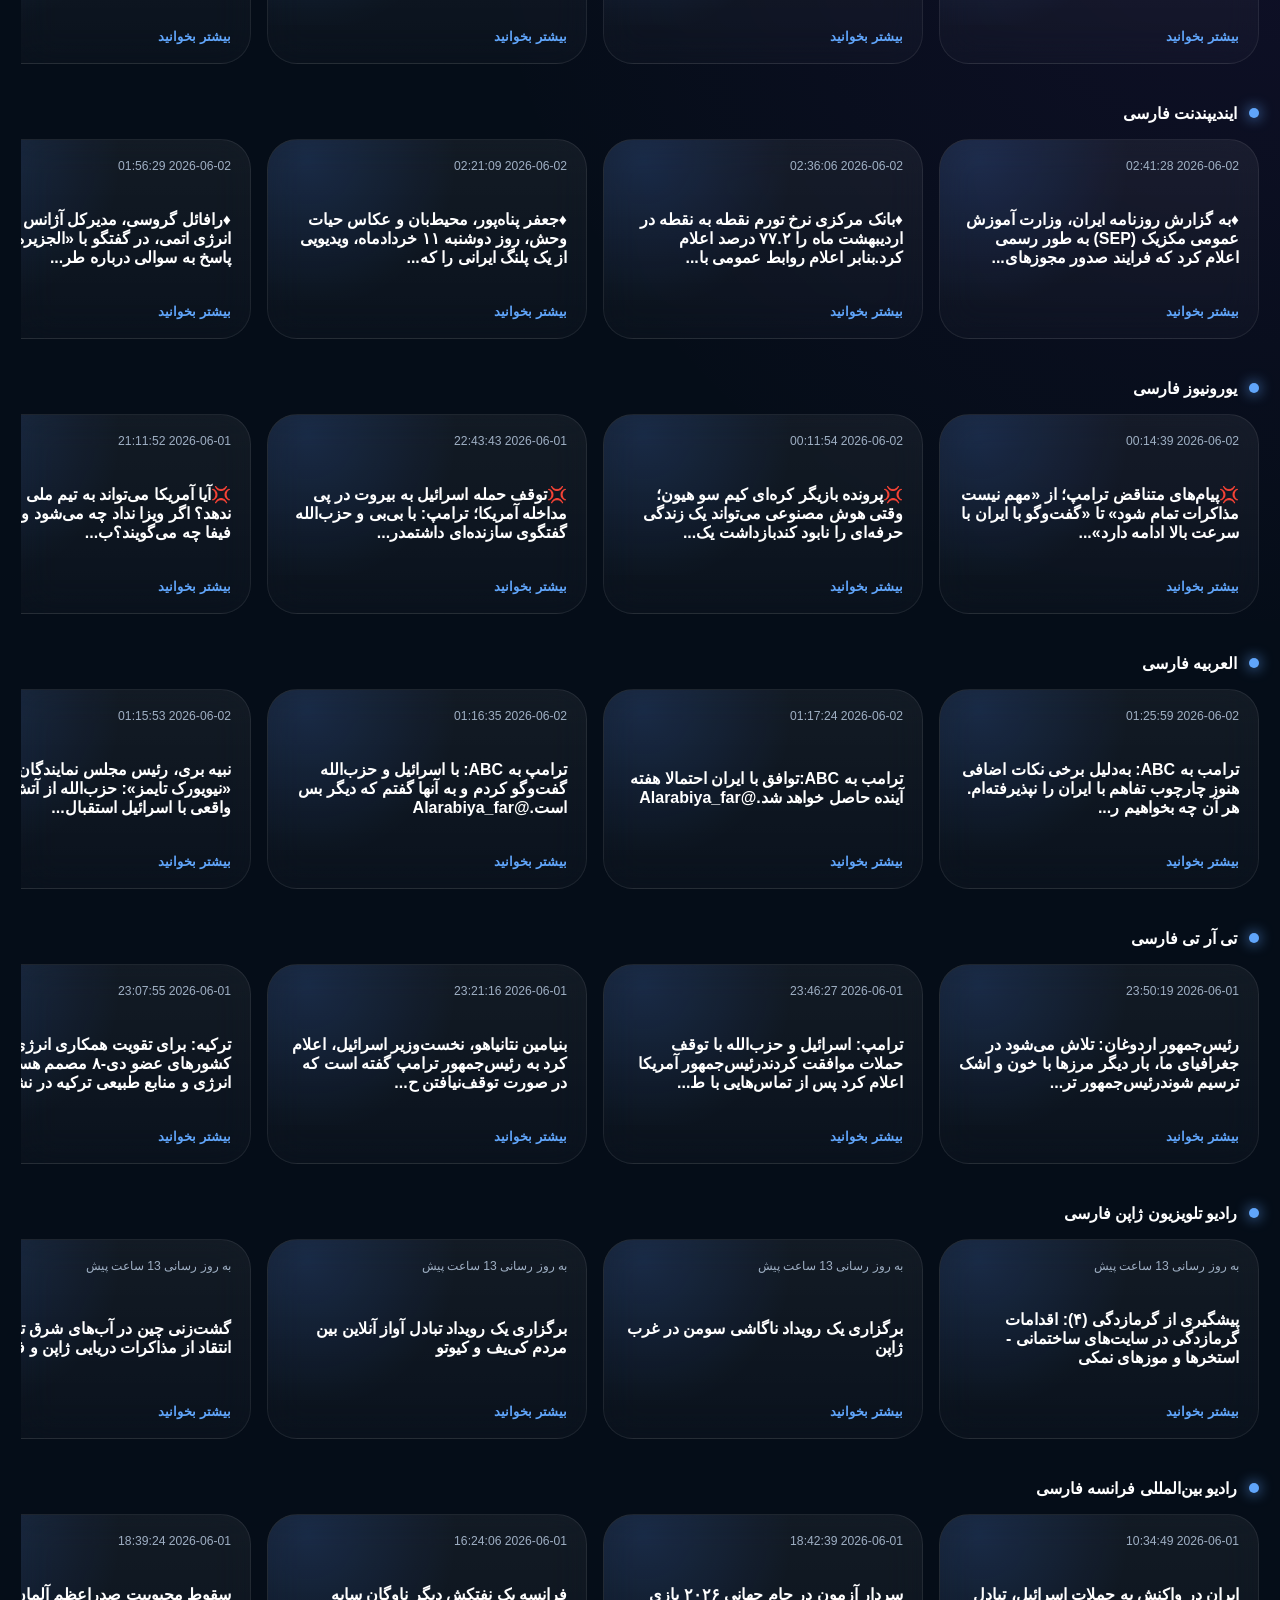
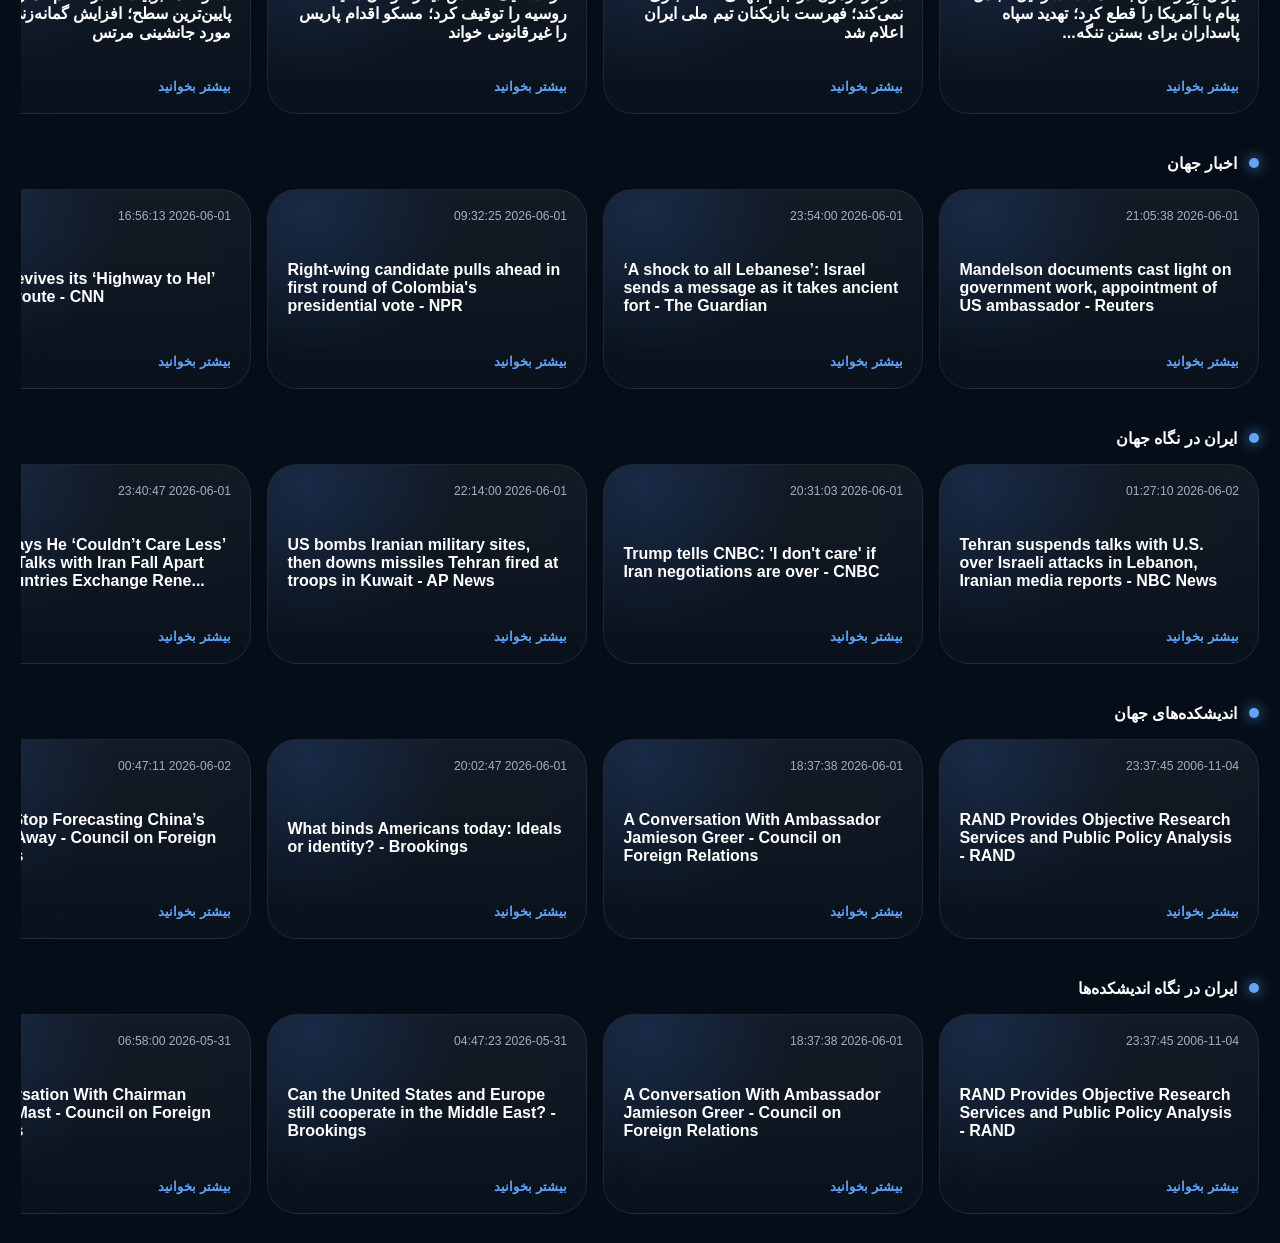
==== commit b0f59ac2: "Schedule: feed updated" ====
--- a/Feeds/view/index.html
+++ b/Feeds/view/index.html
@@ -735,7 +735,7 @@
             <div class="live-badge">
                 <div class="live-dot"></div>
 
-                <span id="latest-update" data-time="2026-06-02 02:08:12">
+                <span id="latest-update" data-time="2026-06-02 02:43:52">
                     در حال بروزرسانی...
                 </span>
             </div>
@@ -1928,6 +1928,46 @@
     class="news-card"
         onclick='openNewsModal(
         `fa`,
+        `پیام‌های دریافتی درباره قطع شدن موقت خطوط تلفن همراه در بعضی از شهرهای استان‌های فارس، بوشهر و هرمزگ...`,
+        `پیام‌های دریافتی درباره قطع شدن موقت خطوط تلفن همراه در بعضی از شهرهای استان‌های فارس، بوشهر و هرمزگاناز ساعت ۲:۱۵▪️ شیراز کلا قطع شده انگارنه میشه زنگ زد نه میشه کاری کرد▪️ کل تلفن های همراه توی شیراز قطع شدهتمام اینترنت ها قطع شدهمشخص نیست چرا اینجوری شدهنه ایرانسل نه همراه اول نه رایتل آنتن نداره▪️ وحید از حدود ساعت ۲:۱۰ تا همین الان انتن گوشی ها و اینترنت خانگی و هر چیز مخابراتی توی شیراز پریدهمین الان [۲:۳۰] همراه اول وصل شد با سرعت کم. ایرانسل وصل نیست▪️ شیراز خط گوشی بیشتر از ۲۰ دقیقه رفت از ساعتای ۲:۱۰ دقیقه تا ۲:۳۰ایرانسل هنوز نیومده آپدیت:ایرانسل هم وصل شدولی همگی 3G هستنسلام وحید جان بندرخمیر هم از ساعت 2 همه چیز قطع شده الان به زور وصل شدم بهتون اطلاع بدماصفهان هم دقایقی خط همه رفتتو شیراز یک دفعه همه انتن ها پرید. حتی نت مودم خونه مون هم کاملا قطع شد الان بعد از حدود نیم ساعت دوباره انتن ها اومدوحید فکر کردم فقط واسه من اینطوریه نت خونگی مبینت ما هم قطع شده خوزستان سربندراز شهرستان های فارس نیم ساعت همه انتن ها رفت و اینترنت مخابرات هم کار نمیکرد الان اینترنت مخابرات اومد و انتن همراه اول هم با سرعت کم اومد ایرانسل قطعهنت و انتن و... کامل توی بندر ماهشهر پریدهاهواز هم همینطورسلام بندرگناوه چند دقیقه کلا همه چی قطع نه زنگ نه حتی شبکه داخلی همه چی بسته شدبندر ساعت ۲ بامداد تقریبا آنتن ها رفتو بعد برگشت خط 3g شده اما اینترنت کار نمیکنه الان فقط اینترنت فیبر وصل شدهدقیقا راس ساعت ۲ کل دیتا سنتر شیراز قطع شدتلفن همراه کاملا بدون آنتنتقریبا ۳۰ دقیقه شد که وصل شدهمین الان حدود نیم ساعت در نورآباد ممسنی همه چی پریددد نت و آنتن و خط و همه چی😐شیراز از ساعت 2 تا 2:30 انتن همه اپراتور ها قطع شدبندرعباس هم همینطور، قطع شد وحید جان تا الاناینترنت و انتن های تلفن همراه تو قشم کلا قطع شد یهوتقریبا ۱۰ دقیقه قطع شدهم انتن هم اینترنت همراهبوشهر اینترنت مخابرات و ایرانسل هی ده دقیقه ده دقیقه قطع میشهخیلیاهم کلا قطع شدن از اشناهامشیراز بعد از نیم ساعت وصل شدکل سرویس های ایرانسل و همراه اول و شاتل حتی اینترنت مخابرات قطع بودخط ایرانسل هم برگشتوحید سلام و خسته نباشی، اینترنت و خطا برای ده دقیقه کامل قطع شدن هم بوشهر هم بندرعباس، بوشهر وصل شده و نت همراه ضعیفه منتهی بندرعباس اینترنت ایرانسل قطع شدهوحید اصلا همه‌ی استان فارس همین شدمن فسا هستم منم قطع شدمدقیقا از ۲:۰۲ تا ۲:۳۶ قطع شدموحید بوشهر هم کلا قطع شد الان وصل شده و خیلی ضعیفه یه نیم ساعتی کلا آنتن نبودمیناب هم یه ۲۰ ۲۵ دقیقه ای کلا انتن نبودبندرعباس: ایرانسل کلا قطعه، همراه هم قطع و وصلهسلام اقا وحید داخل بندر دیلم استان بوشهر ما از ساعت ۱:۴۵ دقیقه هیچی انتن نداشتیم چه ایرانسل چه همراه الان درست شد تازه نت رو h هستبا تمام سیم‌کارت‌ها ما الان وصل شدیم📡 @VahidOnline`,
+        `2026-06-02 02:34:53`,
+        `https://t.me/VahidOnline/75864`
+    )'
+>
+    <a style="display: block; position: relative; top: -250px; visibility: hidden;" id="ca1b5766d952"></a>
+
+    <div class="card-background-glow"></div>
+
+    <div class="card-top">
+
+        <div class="card-date">
+            2026-06-02 02:34:53
+        </div>
+
+    </div>
+
+    <div class="card-content">
+
+        <h2 class="card-title" style="">
+            پیام‌های دریافتی درباره قطع شدن موقت خطوط تلفن همراه در بعضی از شهرهای استان‌های فارس، بوشهر و هرمزگ...
+        </h2>
+
+    </div>
+
+    <div class="card-bottom">
+
+        <div class="read-more">
+            بیشتر بخوانید
+        </div>
+
+    </div>
+
+</article>
+
+<article
+    class="news-card"
+        onclick='openNewsModal(
+        `fa`,
         `دونالد ترامپ، رئیس‌جمهوری آمریکا، در گفتگوی تلفنی با شبکه خبری «ای‌بی‌سی نیوز» اعلام کرد که به نظر ا...`,
         `دونالد ترامپ، رئیس‌جمهوری آمریکا، در گفتگوی تلفنی با شبکه خبری «ای‌بی‌سی نیوز» اعلام کرد که به نظر او، توافق با تهران برای تمدید آتش‌بس و بازگشایی تنگه هرمز «طی هفته آینده» حاصل خواهد شد. ترامپ روز دوشنبه در گفتگو با جاناتان کارل، خبرنگار ارشد این شبکه در واشنگتن، با ابراز خوش‌بینی گفت: «اوضاع خوب به نظر می‌رسد.»رئیس‌جمهوری آمریکا با اشاره به تنش‌های اخیر افزود: «امروز مشکل کوچکی پیش آمد، اما همان‌طور که احتمالا پیش‌تر متوجه شدید، من خیلی سریع آن را برطرف کردم.» او توضیح داد که این مشکل ناشی از ناراحتی و عصبانیت مقام‌های ایران از حملات اسرائیل به لبنان بوده است؛ ترامپ در تشریح نحوه حل این بحران گفت: «من با حزب‌الله صحبت کردم و گفتم تیراندازی نکنید؛ با بنیامین نتانیاهو، نخست‌وزیر اسرائیل هم صحبت کردم و گفتم تیراندازی نکنید، و هر دو طرف شلیک به یکدیگر را متوقف کردند.»@VahidOOnLine📡 @VahidOnline`,
         `2026-06-02 01:37:45`,
@@ -2244,46 +2284,6 @@
 
 </article>
 
-<article
-    class="news-card"
-        onclick='openNewsModal(
-        `fa`,
-        `ترامپ: محاصره را حفظ می‌کنیمتوییت‌های خبرنگار NBC، ترجمه ماشین:تازه: رئیس‌جمهور ترامپ به من گفت که د...`,
-        `ترامپ: محاصره را حفظ می‌کنیمتوییت‌های خبرنگار NBC، ترجمه ماشین:تازه: رئیس‌جمهور ترامپ به من گفت که درباره گزارش‌ها مبنی بر تعلیق مذاکرات ایران با آمریکا، چیزی از ایران نشنیده است؛ اما اگر درست باشد، اشکالی ندارد:«فکر می‌کنم اگر حقیقت را بخواهید، زیادی حرف زده‌ایم. به نظرم سکوت کردن خیلی خوب خواهد بود، و این می‌تواند برای مدتی طولانی باشد.»او ادامه داد: «این به آن معنا نیست که قرار است برویم و همه‌جا آنجا بمب بریزیم. فقط سکوت می‌کنیم. محاصره را حفظ می‌کنیم. محاصره یک تکه فولاد است.»آیا می‌تواند آن‌ها را آن‌قدر منتظر بگذارد تا کوتاه بیایند؟«فکر می‌کنم تا هر وقت که بخواهند می‌توانم صبر کنم. آن‌ها دارند ثروت هنگفتی از دست می‌دهند...»همچنین وقتی از نویسنده کتاب «هنر معامله» درباره گزارش‌های تعلیق مذاکرات پرسیدم به نظر می‌رسید با اکراه نوعی احترام برای مذاکره‌کنندگان ایرانی قائل است:«این حرف مناسبی است، چون آن‌ها مذاکره‌کنندگان بهتری هستند تا جنگجو.»GarrettHaakeالان هم:ترامپ و نتانیاهو دارند تلفنی صحبت میکنند.J74wabx📡 @VahidOnline`,
-        `2026-06-01 20:15:35`,
-        `https://t.me/VahidOnline/75854`
-    )'
->
-    <a style="display: block; position: relative; top: -250px; visibility: hidden;" id="d8cfaed5fb09"></a>
-
-    <div class="card-background-glow"></div>
-
-    <div class="card-top">
-
-        <div class="card-date">
-            2026-06-01 20:15:35
-        </div>
-
-    </div>
-
-    <div class="card-content">
-
-        <h2 class="card-title" style="">
-            ترامپ: محاصره را حفظ می‌کنیمتوییت‌های خبرنگار NBC، ترجمه ماشین:تازه: رئیس‌جمهور ترامپ به من گفت که د...
-        </h2>
-
-    </div>
-
-    <div class="card-bottom">
-
-        <div class="read-more">
-            بیشتر بخوانید
-        </div>
-
-    </div>
-
-</article>
-
     </div>
 
 </section>
@@ -2306,6 +2306,46 @@
 
     <div class="feed-carousel">
         
+<article
+    class="news-card"
+        onclick='openNewsModal(
+        `fa`,
+        `محمدباقر قالیباف در تماس با نبیه بری، رییس مجلس لبنان، گفت که چنانچه توافقی برای پایان جنگ بین جمهور...`,
+        `محمدباقر قالیباف در تماس با نبیه بری، رییس مجلس لبنان، گفت که چنانچه توافقی برای پایان جنگ بین جمهوری اسلامی و آمریکا شکل بگیرد شامل توقف حملات در همه جبهه‌ها به ویژه لبنان خواهد بود. او افزود: « پیوند جمهوری اسلامی و لبنان ناگسستنی است و جان ما و شما یکی است.»https://iranintl.com/202606018473`,
+        `2026-06-02 02:31:44`,
+        `https://t.me/IranintlTV/340122`
+    )'
+>
+    <a style="display: block; position: relative; top: -250px; visibility: hidden;" id="091e268057d6"></a>
+
+    <div class="card-background-glow"></div>
+
+    <div class="card-top">
+
+        <div class="card-date">
+            2026-06-02 02:31:44
+        </div>
+
+    </div>
+
+    <div class="card-content">
+
+        <h2 class="card-title" style="">
+            محمدباقر قالیباف در تماس با نبیه بری، رییس مجلس لبنان، گفت که چنانچه توافقی برای پایان جنگ بین جمهور...
+        </h2>
+
+    </div>
+
+    <div class="card-bottom">
+
+        <div class="read-more">
+            بیشتر بخوانید
+        </div>
+
+    </div>
+
+</article>
+
 <article
     class="news-card"
         onclick='openNewsModal(
@@ -2626,46 +2666,6 @@
 
 </article>
 
-<article
-    class="news-card"
-        onclick='openNewsModal(
-        `fa`,
-        `🔻‌مهدی تاج، رییس فدراسیون فوتبال در گفتگویی تلویزیونی گفت که برای بازی تدارکاتی تیم ملی با مالی،‌ چن...`,
-        `🔻‌مهدی تاج، رییس فدراسیون فوتبال در گفتگویی تلویزیونی گفت که برای بازی تدارکاتی تیم ملی با مالی،‌ چندین صد هزار دلار پرداخت شده است: «ما ۱۰۰ هزار دلار به مالی دادیم که بیاید، پول هواپیمایشان را دادیم، پول هتلشان را هم دادیم. در این شرایط بازی هماهنگ کردن خیلی سخت است.»🔹تیم ملی فوتبال در مسیر آماده‌سازی برای جام جهانی، بازی تدارکاتی مناسبی نداشته است؛ پس قرعه‌کشی فدراسیون فوتبال مدعی شد با اسپانیا و پرتغال دیدار دوستانه خواهد داشت، اما در پی جنگ ایران، این مسابقات از سوی این دو کشور لغو شد، پس از این گفته شد مقدونیه و آنگولا حریفان تدارکاتی تیم ملی هستند که آنها هم این بازی را لغو کردند.🔹در پی این اتفاقات، تیم ملی ۴ بار با خودش بازی کرد و در نهایت در اردوی آنتالیا، با گامبیا، تیم ۱۱۶ دنیا بازی کرد.🔹تیم ملی تاکنون نتوانسته با هیچ کدام از تیم‌های راه‌یافته به جام جهانی ۲۰۲۶ بازی کند.🔹فدراسیون فوتبال اعلام کرده بازی با مالی، پنجشنبه ۱۴ خرداد در آنتالیا برگزار خواهد شد.@iranintltvsport`,
-        `2026-06-02 00:25:18`,
-        `https://t.me/IranintlTV/340113`
-    )'
->
-    <a style="display: block; position: relative; top: -250px; visibility: hidden;" id="c40dd29ad2d7"></a>
-
-    <div class="card-background-glow"></div>
-
-    <div class="card-top">
-
-        <div class="card-date">
-            2026-06-02 00:25:18
-        </div>
-
-    </div>
-
-    <div class="card-content">
-
-        <h2 class="card-title" style="">
-            🔻‌مهدی تاج، رییس فدراسیون فوتبال در گفتگویی تلویزیونی گفت که برای بازی تدارکاتی تیم ملی با مالی،‌ چن...
-        </h2>
-
-    </div>
-
-    <div class="card-bottom">
-
-        <div class="read-more">
-            بیشتر بخوانید
-        </div>
-
-    </div>
-
-</article>
-
     </div>
 
 </section>
@@ -2688,6 +2688,126 @@
 
     <div class="feed-carousel">
         
+<article
+    class="news-card"
+        onclick='openNewsModal(
+        `fa`,
+        `رایزنی نتانیاهو و ترامپ؛ هشدار حمله به اهداف تروریستی در بیروت در صورت تداوم حملات حزب‌الله.تداوم عم...`,
+        `رایزنی نتانیاهو و ترامپ؛ هشدار حمله به اهداف تروریستی در بیروت در صورت تداوم حملات حزب‌الله.تداوم عملیات برنامه‌ریزی شده ارتش اسرائیل در جنوب لبنان.تأکید بر ثبات مواضع تل‌آویو در مقابله با تهدیدات مرزی.`,
+        `2026-06-02 02:28:38`,
+        `https://t.me/ZTVofficial/8743`
+    )'
+>
+    <a style="display: block; position: relative; top: -250px; visibility: hidden;" id="addd25f2b6fb"></a>
+
+    <div class="card-background-glow"></div>
+
+    <div class="card-top">
+
+        <div class="card-date">
+            2026-06-02 02:28:38
+        </div>
+
+    </div>
+
+    <div class="card-content">
+
+        <h2 class="card-title" style="">
+            رایزنی نتانیاهو و ترامپ؛ هشدار حمله به اهداف تروریستی در بیروت در صورت تداوم حملات حزب‌الله.تداوم عم...
+        </h2>
+
+    </div>
+
+    <div class="card-bottom">
+
+        <div class="read-more">
+            بیشتر بخوانید
+        </div>
+
+    </div>
+
+</article>
+
+<article
+    class="news-card"
+        onclick='openNewsModal(
+        `fa`,
+        `نقض آتش‌بس توسط حزب‌الله با شلیک راکت به شمال اسرائیل.هشدار نتانیاهو به هدف قرار دادن بیروت در صورت...`,
+        `نقض آتش‌بس توسط حزب‌الله با شلیک راکت به شمال اسرائیل.هشدار نتانیاهو به هدف قرار دادن بیروت در صورت تداوم حملات بازوی منطقه‌ای رژیم ایران.تداوم عملیات ارتش اسرائیل در جنوب لبنان علیه مواضع گروه‌های تروریستی.`,
+        `2026-06-02 02:15:39`,
+        `https://t.me/ZTVofficial/8742`
+    )'
+>
+    <a style="display: block; position: relative; top: -250px; visibility: hidden;" id="2e3b430bf3e2"></a>
+
+    <div class="card-background-glow"></div>
+
+    <div class="card-top">
+
+        <div class="card-date">
+            2026-06-02 02:15:39
+        </div>
+
+    </div>
+
+    <div class="card-content">
+
+        <h2 class="card-title" style="">
+            نقض آتش‌بس توسط حزب‌الله با شلیک راکت به شمال اسرائیل.هشدار نتانیاهو به هدف قرار دادن بیروت در صورت...
+        </h2>
+
+    </div>
+
+    <div class="card-bottom">
+
+        <div class="read-more">
+            بیشتر بخوانید
+        </div>
+
+    </div>
+
+</article>
+
+<article
+    class="news-card"
+        onclick='openNewsModal(
+        `fa`,
+        `نبرد نابرابر در سوپرمارکت‌ها؛ شکست شهروندان در برابر قیمت‌های نجومی.حذف پی‌درپی کالاهای اساسی از سبد...`,
+        `نبرد نابرابر در سوپرمارکت‌ها؛ شکست شهروندان در برابر قیمت‌های نجومی.حذف پی‌درپی کالاهای اساسی از سبد خرید روزانه مردم.بحرانی شدن معیشت در سایه تورم افسارگسیخته.`,
+        `2026-06-02 02:08:35`,
+        `https://t.me/ZTVofficial/8741`
+    )'
+>
+    <a style="display: block; position: relative; top: -250px; visibility: hidden;" id="35915acaf59b"></a>
+
+    <div class="card-background-glow"></div>
+
+    <div class="card-top">
+
+        <div class="card-date">
+            2026-06-02 02:08:35
+        </div>
+
+    </div>
+
+    <div class="card-content">
+
+        <h2 class="card-title" style="">
+            نبرد نابرابر در سوپرمارکت‌ها؛ شکست شهروندان در برابر قیمت‌های نجومی.حذف پی‌درپی کالاهای اساسی از سبد...
+        </h2>
+
+    </div>
+
+    <div class="card-bottom">
+
+        <div class="read-more">
+            بیشتر بخوانید
+        </div>
+
+    </div>
+
+</article>
+
 <article
     class="news-card"
         onclick='openNewsModal(
@@ -2928,126 +3048,6 @@
 
 </article>
 
-<article
-    class="news-card"
-        onclick='openNewsModal(
-        `fa`,
-        `وزیر دفاع اسرائیل: جنگ در لبنان ادامه دارد.استمرار عملیات نظامی علیه مواضع حزب‌الله.تداوم فشار بر با...`,
-        `وزیر دفاع اسرائیل: جنگ در لبنان ادامه دارد.استمرار عملیات نظامی علیه مواضع حزب‌الله.تداوم فشار بر بازوهای منطقه‌ای جمهوری اسلامی.`,
-        `2026-06-01 22:30:30`,
-        `https://t.me/ZTVofficial/8734`
-    )'
->
-    <a style="display: block; position: relative; top: -250px; visibility: hidden;" id="00b2ba86b9db"></a>
-
-    <div class="card-background-glow"></div>
-
-    <div class="card-top">
-
-        <div class="card-date">
-            2026-06-01 22:30:30
-        </div>
-
-    </div>
-
-    <div class="card-content">
-
-        <h2 class="card-title" style="">
-            وزیر دفاع اسرائیل: جنگ در لبنان ادامه دارد.استمرار عملیات نظامی علیه مواضع حزب‌الله.تداوم فشار بر با...
-        </h2>
-
-    </div>
-
-    <div class="card-bottom">
-
-        <div class="read-more">
-            بیشتر بخوانید
-        </div>
-
-    </div>
-
-</article>
-
-<article
-    class="news-card"
-        onclick='openNewsModal(
-        `fa`,
-        `رکورد تورم در ایران شکسته شد؛ بالاترین نرخ از زمان جنگ جهانی دوم تاکنون.طبق آمار بانک مرکزی، تورم نق...`,
-        `رکورد تورم در ایران شکسته شد؛ بالاترین نرخ از زمان جنگ جهانی دوم تاکنون.طبق آمار بانک مرکزی، تورم نقطه‌ای به ۷۷.۲ درصد رسیده است.افزایش ۸.۵ درصدی سطح عمومی قیمت‌ها تنها در طول یک ماه.`,
-        `2026-06-01 21:50:52`,
-        `https://t.me/ZTVofficial/8733`
-    )'
->
-    <a style="display: block; position: relative; top: -250px; visibility: hidden;" id="bfccb1f46f59"></a>
-
-    <div class="card-background-glow"></div>
-
-    <div class="card-top">
-
-        <div class="card-date">
-            2026-06-01 21:50:52
-        </div>
-
-    </div>
-
-    <div class="card-content">
-
-        <h2 class="card-title" style="">
-            رکورد تورم در ایران شکسته شد؛ بالاترین نرخ از زمان جنگ جهانی دوم تاکنون.طبق آمار بانک مرکزی، تورم نق...
-        </h2>
-
-    </div>
-
-    <div class="card-bottom">
-
-        <div class="read-more">
-            بیشتر بخوانید
-        </div>
-
-    </div>
-
-</article>
-
-<article
-    class="news-card"
-        onclick='openNewsModal(
-        `fa`,
-        `حمله راکتی و پهپادی حزب‌الله به کریات شمونا در شمال اسرائیل.وقوع این حملات تنها دقایقی پس از انتشار...`,
-        `حمله راکتی و پهپادی حزب‌الله به کریات شمونا در شمال اسرائیل.وقوع این حملات تنها دقایقی پس از انتشار پیام توییتری ترامپ.`,
-        `2026-06-01 21:22:17`,
-        `https://t.me/ZTVofficial/8732`
-    )'
->
-    <a style="display: block; position: relative; top: -250px; visibility: hidden;" id="18f25cbbdbaf"></a>
-
-    <div class="card-background-glow"></div>
-
-    <div class="card-top">
-
-        <div class="card-date">
-            2026-06-01 21:22:17
-        </div>
-
-    </div>
-
-    <div class="card-content">
-
-        <h2 class="card-title" style="">
-            حمله راکتی و پهپادی حزب‌الله به کریات شمونا در شمال اسرائیل.وقوع این حملات تنها دقایقی پس از انتشار...
-        </h2>
-
-    </div>
-
-    <div class="card-bottom">
-
-        <div class="read-more">
-            بیشتر بخوانید
-        </div>
-
-    </div>
-
-</article>
-
     </div>
 
 </section>
@@ -3075,12 +3075,12 @@
         onclick='openNewsModal(
         `fa`,
         `🔺دونالد ترامپ: با نتانیاهو و نمایندگان حزب‌الله صحبت کردم▪️دونالد ترامپ، رئيس‌جمهوری آمریکا، عصر دوش...`,
-        `🔺دونالد ترامپ: با نتانیاهو و نمایندگان حزب‌الله صحبت کردم▪️دونالد ترامپ، رئيس‌جمهوری آمریکا، عصر دوشنبه در تروت‌سوشال نوشت که با نخست وزیر اسرائيل، بنیامین نتانیاهو صحبت کرده است تا به بیروت حمله نکند.⬇️ بیشتر بخوانید:https://ir.voanews.com/a/8156191.html@FarsiVOA`,
+        `🔺دونالد ترامپ: با نتانیاهو و نمایندگان حزب‌الله صحبت کردم▪️دونالد ترامپ، رئيس‌جمهوری آمریکا، عصر دوشنبه در تروت‌سوشال نوشت که با نخست وزیر اسرائيل، بنیامین نتانیاهو صحبت کرده است تا به بیروت حمله بزرگی نکند.⬇️ بیشتر بخوانید:https://ir.voanews.com/a/8156191.html@FarsiVOA`,
         `2026-06-02 01:48:06`,
         `https://t.me/farsivoa/219325`
     )'
 >
-    <a style="display: block; position: relative; top: -250px; visibility: hidden;" id="6ddd9394a391"></a>
+    <a style="display: block; position: relative; top: -250px; visibility: hidden;" id="2893ef9e0373"></a>
 
     <div class="card-background-glow"></div>
 
@@ -3456,6 +3456,46 @@
     class="news-card"
         onclick='openNewsModal(
         `fa`,
+        `‌ ‌ ‌ ‌ دفتر ریاست جمهوری لبنان اعلام کرد که مقامات این کشور «تاییدیه موافقت حزب‌الله با پیشنهاد آمر...`,
+        `‌ ‌ ‌ ‌ دفتر ریاست جمهوری لبنان اعلام کرد که مقامات این کشور «تاییدیه موافقت حزب‌الله با پیشنهاد آمریکا که خواستار توقف متقابل حملات است را دریافت کرده‌اند.»دفتر رئیس‌جمهور لبنان در حسابش در شبکه اجتماعی ایکس نوشت: «بر اساس این پیشنهاد، حملات اسرائیل به حومه جنوبی بیروت در ازای خودداری حزب‌الله از انجام حملات علیه اسرائیل متوقف خواهد شد» و آتش‌بس «به تمام سرزمین‌های لبنان گسترش خواهد یافت».قرار است مذاکراتی در روزهای سه‌شنبه و چهارشنبه «برای بحث در مورد این پیشرفت و تقویت آن» انجام شود.https://bbc.in/3Q0LkUe📷EPA/Shutterstock@BBCPersian`,
+        `2026-06-02 02:33:46`,
+        `https://t.me/bbcpersian/282599`
+    )'
+>
+    <a style="display: block; position: relative; top: -250px; visibility: hidden;" id="671519cc9cfd"></a>
+
+    <div class="card-background-glow"></div>
+
+    <div class="card-top">
+
+        <div class="card-date">
+            2026-06-02 02:33:46
+        </div>
+
+    </div>
+
+    <div class="card-content">
+
+        <h2 class="card-title" style="">
+            ‌ ‌ ‌ ‌ دفتر ریاست جمهوری لبنان اعلام کرد که مقامات این کشور «تاییدیه موافقت حزب‌الله با پیشنهاد آمر...
+        </h2>
+
+    </div>
+
+    <div class="card-bottom">
+
+        <div class="read-more">
+            بیشتر بخوانید
+        </div>
+
+    </div>
+
+</article>
+
+<article
+    class="news-card"
+        onclick='openNewsModal(
+        `fa`,
         `خبرگزاری‌های فارس و تسنیم، نزدیک به سپاه پاسداران از هدف قرار دادن یک کشتی باربری خبر داده‌اند.در اط...`,
         `خبرگزاری‌های فارس و تسنیم، نزدیک به سپاه پاسداران از هدف قرار دادن یک کشتی باربری خبر داده‌اند.در اطلاعیه نیروی دریایی سپاه پاسداران که عصر دوشنبه - اول ژوئن / ۱۱ خرداد - در این خبرگزاری‌ها منتشر شده آمده است: «درپی حمله متجاوزانه ارتش تروریستی آمریکا به کشتی ایرانی «لیان استار» در محدودهٔ دریای عمان، در یک عملیات مقابله‌به‌مثل، کشتی ام‌اس‌سی ساریسکا - MSC Sariska - متعلق به دشمن آمریکایی-صهیونیستی هدف موشک کروز قرار گرفت. هرگونه تجاوز ارتش آمریکا در منطقه با پاسخ قاطع روبه‌رو خواهد شد.»همزمان سازمان عمليات تجارت دريايی بريتانيا (يوکی‌ام‌تی‌او) اعلام کرده گزارشی از وقوع يک حادثه در ۴۰ مايل دريايی جنوب شرقی بندر ام القصر عراق دريافت کرده است.بر اساس گزارش این سازمان «يک کشتی کانتینربر در حال عبور از خليج فارس بود که در پی اصابت يک پرتابه ناشناس به سمت راست کشتی، انفجار بزرگی رخ داد.»بنابر اطلاعاتی که از کشتی ام‌اس‌سی ساریسکا در وبسایت‌های کشتیرانی موجود است، و آخرین موقعیت جغرافیایی اعلام شده او که حدود ۵ ساعت قبل از انتشار این خبر بوده، خلیج فارس، ثبت شده است.📷Reuters@BBCPersian`,
         `2026-06-02 02:02:18`,
@@ -3772,46 +3812,6 @@
 
 </article>
 
-<article
-    class="news-card"
-        onclick='openNewsModal(
-        `fa`,
-        `پادکست جام جهان‌نما، دوشنبه ۱۱ خرداد ۱۴۰۵ این برنامه رادیویی را می‌توانید هرشب ساعت ۲۰ به وقت ایران،...`,
-        `پادکست جام جهان‌نما، دوشنبه ۱۱ خرداد ۱۴۰۵ این برنامه رادیویی را می‌توانید هرشب ساعت ۲۰ به وقت ایران، روی موج متوسط ۷۰۲ کیلوهرتز و موج کوتاه ۹۴۶۵ کیلوهرتز بشنوید. تکرار برنامه را هم می‌توانید ساعت ۲۱:۳۰ روی موج متوسط ۷۰۲ کیلوهرتز و موج کوتاه ۵۳۹۵ کیلوهرتز گوش کنید.@BBCPersian`,
-        `2026-06-01 21:26:01`,
-        `https://t.me/bbcpersian/282590`
-    )'
->
-    <a style="display: block; position: relative; top: -250px; visibility: hidden;" id="03c86d78a96b"></a>
-
-    <div class="card-background-glow"></div>
-
-    <div class="card-top">
-
-        <div class="card-date">
-            2026-06-01 21:26:01
-        </div>
-
-    </div>
-
-    <div class="card-content">
-
-        <h2 class="card-title" style="">
-            پادکست جام جهان‌نما، دوشنبه ۱۱ خرداد ۱۴۰۵ این برنامه رادیویی را می‌توانید هرشب ساعت ۲۰ به وقت ایران،...
-        </h2>
-
-    </div>
-
-    <div class="card-bottom">
-
-        <div class="read-more">
-            بیشتر بخوانید
-        </div>
-
-    </div>
-
-</article>
-
     </div>
 
 </section>
@@ -4984,6 +4984,126 @@
     class="news-card"
         onclick='openNewsModal(
         `fa`,
+        `♦️به گزارش روزنامه ایران، وزارت آموزش عمومی مکزیک (SEP) به طور رسمی اعلام کرد که فرایند صدور مجوزهای...`,
+        `♦️به گزارش روزنامه ایران، وزارت آموزش عمومی مکزیک (SEP) به طور رسمی اعلام کرد که فرایند صدور مجوزهای حرفه‌ای و موقت پزشکی برای کادر درمانی تیم‌های ملی خارجی آغاز شده اما پرونده کادر پزشکی تیم ملی ایران هنوز به تأیید نهایی نرسیده و در دست بررسی است. بر اساس آیین‌نامه نظارتی دولت مکزیک، اداره کل مشاغل حرفه‌ای این کشور (DGP) به منظور قانونمند کردن خدمات درمانی در طول مسابقات، مجوزهای موقتی با اعتبار سه ماهه صادر می‌کند. این بازه زمانی، نه تنها روزهای برگزاری مسابقات (از ۲۲ خرداد تا ۱۴ تیر ۱۴۰۵) را پوشش می‌دهد، بلکه بازه اردویی پیش از جام جهانی و ریکاوری (احیا) پس از آن را نیز تضمین می‌کند.«خوزه عمر سانچس مولینا»، رئیس این اداره کل، اعلام کرده است که در مرحله دوم این طرح، پزشکان ۱۲ تیم بزرگ جهان از جمله اسپانیا، اروگوئه، کلمبیا، ژاپن، سوئد و کره جنوبی مجوزهای رسمی خود را دریافت کرده‌اند. با این حال، نام ایران در این فهرست دیده نمی‌شود؛ مقامات مکزیکی تأکید کرده‌اند که پرونده کادر درمانی ایران کماکان باز است و صدور اعتبارنامه‌ها منوط به تکمیل و ارائه کامل مدارک و مستندات پزشکی از سوی فدراسیون فوتبال جمهوری اسلامی ایران خواهد بود. روزنامه ایران می‌نویسد، حالا فدراسیون فوتبال که درگیر حل بحران ویزای چندبار ورود بازیکنان به آمریکاست، باید هرچه سریع‌تر فرایند ارسال و تکمیل مدارک پزشکی کاروان خود را به سرانجام برساند و اگر فدراسیون نتواند در مدت زمان اعلامی مجوز فعالیت پزشکان تیم را بگیرد، احتمالا شاهد استفاده از پزشکان مکزیکی در کمپ تیم ایران خواهیم بود. @indypersian`,
+        `2026-06-02 02:41:28`,
+        `https://t.me/Indypersian/168695`
+    )'
+>
+    <a style="display: block; position: relative; top: -250px; visibility: hidden;" id="893b59d08734"></a>
+
+    <div class="card-background-glow"></div>
+
+    <div class="card-top">
+
+        <div class="card-date">
+            2026-06-02 02:41:28
+        </div>
+
+    </div>
+
+    <div class="card-content">
+
+        <h2 class="card-title" style="">
+            ♦️به گزارش روزنامه ایران، وزارت آموزش عمومی مکزیک (SEP) به طور رسمی اعلام کرد که فرایند صدور مجوزهای...
+        </h2>
+
+    </div>
+
+    <div class="card-bottom">
+
+        <div class="read-more">
+            بیشتر بخوانید
+        </div>
+
+    </div>
+
+</article>
+
+<article
+    class="news-card"
+        onclick='openNewsModal(
+        `fa`,
+        `♦️بانک مرکزی نرخ تورم نقطه به نقطه در اردیبهشت ماه را ۷۷.۲ درصد اعلام کرد.بنابر اعلام روابط عمومی با...`,
+        `♦️بانک مرکزی نرخ تورم نقطه به نقطه در اردیبهشت ماه را ۷۷.۲ درصد اعلام کرد.بنابر اعلام روابط عمومی بانک مرکزی، شاخص بهای کالاها و خدمات مصرفی در مناطق شهری ایران (شاخص تورم) در اردیبهشت ماه ۱۴۰۵ به عدد ۶۶۷.۵ رسید که نسبت به ماه قبل معادل ۸.۵ درصد افزایش داشت.نرخ تورم در ۱۲ ماه منتهی به اردیبهشت ماه ۱۴۰۵ نیز نسبت به ۱۲ ماه منتهی به اردیبهشت ماه ۱۴۰۴ معادل ۵۳.۹ درصد شد. @indypersian`,
+        `2026-06-02 02:36:06`,
+        `https://t.me/Indypersian/168694`
+    )'
+>
+    <a style="display: block; position: relative; top: -250px; visibility: hidden;" id="e1309d914d7f"></a>
+
+    <div class="card-background-glow"></div>
+
+    <div class="card-top">
+
+        <div class="card-date">
+            2026-06-02 02:36:06
+        </div>
+
+    </div>
+
+    <div class="card-content">
+
+        <h2 class="card-title" style="">
+            ♦️بانک مرکزی نرخ تورم نقطه به نقطه در اردیبهشت ماه را ۷۷.۲ درصد اعلام کرد.بنابر اعلام روابط عمومی با...
+        </h2>
+
+    </div>
+
+    <div class="card-bottom">
+
+        <div class="read-more">
+            بیشتر بخوانید
+        </div>
+
+    </div>
+
+</article>
+
+<article
+    class="news-card"
+        onclick='openNewsModal(
+        `fa`,
+        `♦️جعفر پناه‌پور، محیط‌‌بان و عکاس حیات وحش، روز دوشنبه ۱۱ خردادماه، ویدیویی از یک پلنگ ایرانی را که...`,
+        `♦️جعفر پناه‌پور، محیط‌‌بان و عکاس حیات وحش، روز دوشنبه ۱۱ خردادماه، ویدیویی از یک پلنگ ایرانی را که در میان پوشش گیاهی پارک ملی گلستان دیده می‌شود، در اینستاگرام منتشر کرد.پارک ملی گلستان یکی از مهم‌ترین زیستگاه‌های این گونه ارزشمند به شمار می‌رود و نقش مهمی در حفاظت از آن دارد.پلنگ ایرانی در فهرست گونه‌های در معرض خطر قرار دارد و پارک ملی گلستان با تنوع زیستی کم‌نظیر خود، از مهم‌ترین مناطق حفاظت‌شده کشور برای حفظ و بقای این گونه محسوب می‌شود. @indypersian`,
+        `2026-06-02 02:21:09`,
+        `https://t.me/Indypersian/168693`
+    )'
+>
+    <a style="display: block; position: relative; top: -250px; visibility: hidden;" id="452de2e12918"></a>
+
+    <div class="card-background-glow"></div>
+
+    <div class="card-top">
+
+        <div class="card-date">
+            2026-06-02 02:21:09
+        </div>
+
+    </div>
+
+    <div class="card-content">
+
+        <h2 class="card-title" style="">
+            ♦️جعفر پناه‌پور، محیط‌‌بان و عکاس حیات وحش، روز دوشنبه ۱۱ خردادماه، ویدیویی از یک پلنگ ایرانی را که...
+        </h2>
+
+    </div>
+
+    <div class="card-bottom">
+
+        <div class="read-more">
+            بیشتر بخوانید
+        </div>
+
+    </div>
+
+</article>
+
+<article
+    class="news-card"
+        onclick='openNewsModal(
+        `fa`,
         `♦️رافائل گروسی، مدیرکل آژانس بین‌المللی انرژی اتمی، در گفتگو با «الجزیره» در پاسخ به سوالی درباره طر...`,
         `♦️رافائل گروسی، مدیرکل آژانس بین‌المللی انرژی اتمی، در گفتگو با «الجزیره» در پاسخ به سوالی درباره طرح دونالد ترامپ مبنی بر خارج کردن اورانیوم غنی‌شده از ایران گفت: «این کار دشوار است، اما غیرممکن نیست.» گروسی با اشاره به چالش‌های فنی این اقدام توضیح داد: «انتقال این مواد آسان نیست، زیرا به شکل گاز است و آلودگی بالایی دارد. بنابراین عملیات ساده‌ای نخواهد بود، اما با این حال قابل انجام است.» او همچنین به گزینه‌های جایگزین دیگر اشاره کرد و افزود: «گزینه‌های دیگری نیز وجود دارد که پیش‌تر مورد بررسی قرار گرفته‌اند، مانند رقیق‌سازی این مواد. از آنجا که ایران اکنون اورانیوم را تا ۶۰ درصد غنی‌سازی کرده و به درجه نظامی (۹۰ درصد) بسیار نزدیک شده است، رقیق‌سازی آن به سطوح بسیار پایین‌تر می‌تواند مدیریت این پرونده را آسان‌تر کند.» @indypersian`,
         `2026-06-02 01:56:29`,
@@ -5220,126 +5340,6 @@
 
 </article>
 
-<article
-    class="news-card"
-        onclick='openNewsModal(
-        `fa`,
-        `♦️مهدی تاج، رئیس فدراسیون فوتبال، در گفتگو با صداوسیما، با اشاره به هزینه‌های سنگین ارزی و دشواری‌ها...`,
-        `♦️مهدی تاج، رئیس فدراسیون فوتبال، در گفتگو با صداوسیما، با اشاره به هزینه‌های سنگین ارزی و دشواری‌های هماهنگ کردن بازی‌های تدارکاتی برای تیم ملی اعلام کرد: «ما ۱۰۰ هزار دلار به مالی دادیم که بیاید. پول هواپیمایشان را دادیم، پول هتلشان را هم دادیم. در این شرایط بازی هماهنگ کردن خیلی سخت است». بر اساس گزارش‌ها، تیم ملی که تاکنون موفق به بازی با هیچ‌کدام از تیم‌های راه‌یافته به جام جهانی نشده و پس از لغو مسابقات با اسپانیا، پرتغال، مقدونیه و آنگولا، حتی ناچار به انجام بازی درون‌تیمی و دیدار با گامبیا (تیم ۱۱۶ دنیا) شده بود، قرار است روز پنجشنبه ۱۴ خرداد در آنتالیا به مصاف مالی برود. @indypersian`,
-        `2026-06-02 00:35:43`,
-        `https://t.me/Indypersian/168686`
-    )'
->
-    <a style="display: block; position: relative; top: -250px; visibility: hidden;" id="c5e136a2ec20"></a>
-
-    <div class="card-background-glow"></div>
-
-    <div class="card-top">
-
-        <div class="card-date">
-            2026-06-02 00:35:43
-        </div>
-
-    </div>
-
-    <div class="card-content">
-
-        <h2 class="card-title" style="">
-            ♦️مهدی تاج، رئیس فدراسیون فوتبال، در گفتگو با صداوسیما، با اشاره به هزینه‌های سنگین ارزی و دشواری‌ها...
-        </h2>
-
-    </div>
-
-    <div class="card-bottom">
-
-        <div class="read-more">
-            بیشتر بخوانید
-        </div>
-
-    </div>
-
-</article>
-
-<article
-    class="news-card"
-        onclick='openNewsModal(
-        `fa`,
-        `♦️خبرگزاری صداوسیما، روز دوشنبه، به نقل از روابط عمومی سپاه قم اعلام کرد که دو عضو این نهاد به نام‌ه...`,
-        `♦️خبرگزاری صداوسیما، روز دوشنبه، به نقل از روابط عمومی سپاه قم اعلام کرد که دو عضو این نهاد به نام‌های «حسین رمضانیان فردویی» و «محمد اویسی»، بر اثر «انفجار پرتابه‌های باقی‌مانده از جنگ اخیر» در جبهه‌های دفاعی این استان کشته شده‌اند. پیش از این نیز، سپاه انصارالمهدی زنجان، ۱۱ اردیبهشت خبر داد که حین «عملیات خنثی‌سازی مهمات عمل‌نکرده» جنگ چهل روزه، ۱۴ نفر از نیروهایش کشته شده‌اند. بر این اساس، تعداد تلفات سپاه در دوره آتش‌بس موقت جاری میان واشنگتن با تهران، دستکم به ۱۶ نفر افزایش یافت. @indypersian`,
-        `2026-06-02 00:09:32`,
-        `https://t.me/Indypersian/168685`
-    )'
->
-    <a style="display: block; position: relative; top: -250px; visibility: hidden;" id="a234c0ba0cfa"></a>
-
-    <div class="card-background-glow"></div>
-
-    <div class="card-top">
-
-        <div class="card-date">
-            2026-06-02 00:09:32
-        </div>
-
-    </div>
-
-    <div class="card-content">
-
-        <h2 class="card-title" style="">
-            ♦️خبرگزاری صداوسیما، روز دوشنبه، به نقل از روابط عمومی سپاه قم اعلام کرد که دو عضو این نهاد به نام‌ه...
-        </h2>
-
-    </div>
-
-    <div class="card-bottom">
-
-        <div class="read-more">
-            بیشتر بخوانید
-        </div>
-
-    </div>
-
-</article>
-
-<article
-    class="news-card"
-        onclick='openNewsModal(
-        `fa`,
-        `♦️به گزارش انتخاب، با افزایش بارندگی‌ها و بهبود چشمگیر ورودی آب، میزان پرشدن مخزن سد امیرکبیر (کرج)...`,
-        `♦️به گزارش انتخاب، با افزایش بارندگی‌ها و بهبود چشمگیر ورودی آب، میزان پرشدن مخزن سد امیرکبیر (کرج) به حدود ۷۰ درصد ظرفیت خود رسیده است که این موضوع پس از سال‌ها خشکسالی و کاهش مداوم ذخایر، «نویدبخش بهبود وضعیت منابع آبی» برای میلیون‌ها ساکن پایتخت و استان البرز است. این سد با ظرفیت بیش از ۱۸۰ میلیون مترمکعب، از اصلی‌ترین منابع تامین آب شرب تهران و کرج به شمار می‌رود و اگرچه افت محسوس سال‌های گذشته را تا حدی جبران کرده، اما کارشناسان حوزه آب همچنان تاکید دارند که این بهبود نسبی نباید موجب غفلت از مدیریت مصرف و ضرورت صرفه‌جویی در جامعه شود. @indypersian`,
-        `2026-06-01 23:49:36`,
-        `https://t.me/Indypersian/168684`
-    )'
->
-    <a style="display: block; position: relative; top: -250px; visibility: hidden;" id="bc55c9a46a9e"></a>
-
-    <div class="card-background-glow"></div>
-
-    <div class="card-top">
-
-        <div class="card-date">
-            2026-06-01 23:49:36
-        </div>
-
-    </div>
-
-    <div class="card-content">
-
-        <h2 class="card-title" style="">
-            ♦️به گزارش انتخاب، با افزایش بارندگی‌ها و بهبود چشمگیر ورودی آب، میزان پرشدن مخزن سد امیرکبیر (کرج)...
-        </h2>
-
-    </div>
-
-    <div class="card-bottom">
-
-        <div class="read-more">
-            بیشتر بخوانید
-        </div>
-
-    </div>
-
-</article>
-
     </div>
 
 </section>
@@ -6514,18 +6514,18 @@
         `fa`,
         `پیشگیری از گرمازدگی (۴): اقدامات گرمازدگی در سایت‌های ساختمانی - استخرها و موزهای نمکی`,
         ``,
-        `به روز رسانی 12 ساعت پیش`,
+        `به روز رسانی 13 ساعت پیش`,
         `https://www3.nhk.or.jp/nhkworld/fa/news/20260601_RS01/`
     )'
 >
-    <a style="display: block; position: relative; top: -250px; visibility: hidden;" id="d447fa481ccf"></a>
-
-    <div class="card-background-glow"></div>
-
-    <div class="card-top">
-
-        <div class="card-date">
-            به روز رسانی 12 ساعت پیش
+    <a style="display: block; position: relative; top: -250px; visibility: hidden;" id="a13de5966d21"></a>
+
+    <div class="card-background-glow"></div>
+
+    <div class="card-top">
+
+        <div class="card-date">
+            به روز رسانی 13 ساعت پیش
         </div>
 
     </div>
@@ -6554,18 +6554,18 @@
         `fa`,
         `برگزاری یک رویداد ناگاشی سومن در غرب ژاپن`,
         ``,
-        `به روز رسانی 12 ساعت پیش`,
+        `به روز رسانی 13 ساعت پیش`,
         `https://www3.nhk.or.jp/nhkworld/fa/news/20260601_06/`
     )'
 >
-    <a style="display: block; position: relative; top: -250px; visibility: hidden;" id="7b4abf7ba971"></a>
-
-    <div class="card-background-glow"></div>
-
-    <div class="card-top">
-
-        <div class="card-date">
-            به روز رسانی 12 ساعت پیش
+    <a style="display: block; position: relative; top: -250px; visibility: hidden;" id="2c20af3ffc04"></a>
+
+    <div class="card-background-glow"></div>
+
+    <div class="card-top">
+
+        <div class="card-date">
+            به روز رسانی 13 ساعت پیش
         </div>
 
     </div>
@@ -6594,18 +6594,18 @@
         `fa`,
         `برگزاری یک رویداد تبادل آواز آنلاین بین مردم کی‌یف و کیوتو`,
         ``,
-        `به روز رسانی 12 ساعت پیش`,
+        `به روز رسانی 13 ساعت پیش`,
         `https://www3.nhk.or.jp/nhkworld/fa/news/20260601_10/`
     )'
 >
-    <a style="display: block; position: relative; top: -250px; visibility: hidden;" id="2bc556240a61"></a>
-
-    <div class="card-background-glow"></div>
-
-    <div class="card-top">
-
-        <div class="card-date">
-            به روز رسانی 12 ساعت پیش
+    <a style="display: block; position: relative; top: -250px; visibility: hidden;" id="eab32dc11fa9"></a>
+
+    <div class="card-background-glow"></div>
+
+    <div class="card-top">
+
+        <div class="card-date">
+            به روز رسانی 13 ساعت پیش
         </div>
 
     </div>
@@ -6634,18 +6634,18 @@
         `fa`,
         `گشت‌زنی چین در آب‌های شرق تایوان و انتقاد از مذاکرات دریایی ژاپن و فیلیپین`,
         ``,
-        `به روز رسانی 12 ساعت پیش`,
+        `به روز رسانی 13 ساعت پیش`,
         `https://www3.nhk.or.jp/nhkworld/fa/news/20260601_12/`
     )'
 >
-    <a style="display: block; position: relative; top: -250px; visibility: hidden;" id="dd9a58affa45"></a>
-
-    <div class="card-background-glow"></div>
-
-    <div class="card-top">
-
-        <div class="card-date">
-            به روز رسانی 12 ساعت پیش
+    <a style="display: block; position: relative; top: -250px; visibility: hidden;" id="2112bfd9908f"></a>
+
+    <div class="card-background-glow"></div>
+
+    <div class="card-top">
+
+        <div class="card-date">
+            به روز رسانی 13 ساعت پیش
         </div>
 
     </div>
@@ -6674,18 +6674,18 @@
         `fa`,
         `منطقه شیبویا در توکیو جریمه برای ریختن زباله را آغاز کرد`,
         ``,
-        `به روز رسانی 12 ساعت پیش`,
+        `به روز رسانی 13 ساعت پیش`,
         `https://www3.nhk.or.jp/nhkworld/fa/news/20260601_09/`
     )'
 >
-    <a style="display: block; position: relative; top: -250px; visibility: hidden;" id="45f8a3b8e299"></a>
-
-    <div class="card-background-glow"></div>
-
-    <div class="card-top">
-
-        <div class="card-date">
-            به روز رسانی 12 ساعت پیش
+    <a style="display: block; position: relative; top: -250px; visibility: hidden;" id="c094d3e99981"></a>
+
+    <div class="card-background-glow"></div>
+
+    <div class="card-top">
+
+        <div class="card-date">
+            به روز رسانی 13 ساعت پیش
         </div>
 
     </div>
@@ -6714,18 +6714,18 @@
         `fa`,
         `شمار قربانیان انفجار مخزن مواد شیمیایی در ایالت واشنگتن به ۱۱ نفر رسید`,
         ``,
-        `به روز رسانی 12 ساعت پیش`,
+        `به روز رسانی 13 ساعت پیش`,
         `https://www3.nhk.or.jp/nhkworld/fa/news/20260601_05/`
     )'
 >
-    <a style="display: block; position: relative; top: -250px; visibility: hidden;" id="2cc243cdd142"></a>
-
-    <div class="card-background-glow"></div>
-
-    <div class="card-top">
-
-        <div class="card-date">
-            به روز رسانی 12 ساعت پیش
+    <a style="display: block; position: relative; top: -250px; visibility: hidden;" id="30fd3e6ae90c"></a>
+
+    <div class="card-background-glow"></div>
+
+    <div class="card-top">
+
+        <div class="card-date">
+            به روز رسانی 13 ساعت پیش
         </div>
 
     </div>
@@ -6754,18 +6754,18 @@
         `fa`,
         `ثبت رکورد شاخص سهام نیکی برای دومین روز متوالی`,
         ``,
-        `به روز رسانی 12 ساعت پیش`,
+        `به روز رسانی 13 ساعت پیش`,
         `https://www3.nhk.or.jp/nhkworld/fa/news/20260601_B5/`
     )'
 >
-    <a style="display: block; position: relative; top: -250px; visibility: hidden;" id="8f5437fd0658"></a>
-
-    <div class="card-background-glow"></div>
-
-    <div class="card-top">
-
-        <div class="card-date">
-            به روز رسانی 12 ساعت پیش
+    <a style="display: block; position: relative; top: -250px; visibility: hidden;" id="e37fea2f222c"></a>
+
+    <div class="card-background-glow"></div>
+
+    <div class="card-top">
+
+        <div class="card-date">
+            به روز رسانی 13 ساعت پیش
         </div>
 
     </div>
@@ -6794,18 +6794,18 @@
         `fa`,
         `افزایش قیمت بیش از ۱۰۰۰ قلم مواد غذایی در ژاپن در ماه ژوئن`,
         ``,
-        `به روز رسانی 12 ساعت پیش`,
+        `به روز رسانی 13 ساعت پیش`,
         `https://www3.nhk.or.jp/nhkworld/fa/news/20260601_B4/`
     )'
 >
-    <a style="display: block; position: relative; top: -250px; visibility: hidden;" id="ed453d0da959"></a>
-
-    <div class="card-background-glow"></div>
-
-    <div class="card-top">
-
-        <div class="card-date">
-            به روز رسانی 12 ساعت پیش
+    <a style="display: block; position: relative; top: -250px; visibility: hidden;" id="20601d3b379e"></a>
+
+    <div class="card-background-glow"></div>
+
+    <div class="card-top">
+
+        <div class="card-date">
+            به روز رسانی 13 ساعت پیش
         </div>
 
     </div>
@@ -6834,18 +6834,18 @@
         `fa`,
         `سافت‌بانک ۷۵ میلیارد یورو در مراکز داده هوش مصنوعی در فرانسه سرمایه‌گذاری می‌کند`,
         ``,
-        `به روز رسانی 12 ساعت پیش`,
+        `به روز رسانی 13 ساعت پیش`,
         `https://www3.nhk.or.jp/nhkworld/fa/news/20260601_B2/`
     )'
 >
-    <a style="display: block; position: relative; top: -250px; visibility: hidden;" id="708c17283a8e"></a>
-
-    <div class="card-background-glow"></div>
-
-    <div class="card-top">
-
-        <div class="card-date">
-            به روز رسانی 12 ساعت پیش
+    <a style="display: block; position: relative; top: -250px; visibility: hidden;" id="c142d97221cc"></a>
+
+    <div class="card-background-glow"></div>
+
+    <div class="card-top">
+
+        <div class="card-date">
+            به روز رسانی 13 ساعت پیش
         </div>
 
     </div>
@@ -7276,20 +7276,20 @@
     class="news-card"
         onclick='openNewsModal(
         `en`,
-        `More Mandelson files released in UK bring bad news for Starmer, but many questions remain unanswered...`,
-        `More Mandelson files released in UK bring bad news for Starmer, but many questions remain unanswered&amp;nbsp;&amp;nbsp;AP News&#x27;Bereft and beleaguered&#x27; - Mandelson messages reveal criticism of No 10&amp;nbsp;&amp;nbsp;BBCUK Releases More Files About Mandelson, Ex-Diplomat With Ties to Epstein&amp;nbsp;&amp;nbsp;The New York TimesMandelson documents cast light on government work, appointment of US ambassador&amp;nbsp;&amp;nbsp;ReutersMandelson files reveal a man for whom betrayal is a way of life | John Crace&amp;nbsp;&amp;nbsp;The Guardian`,
-        `2026-06-01 22:19:00`,
-        `https://news.google.com/rss/articles/[base64]?oc=5`
-    )'
->
-    <a style="display: block; position: relative; top: -250px; visibility: hidden;" id="c1687eb23382"></a>
-
-    <div class="card-background-glow"></div>
-
-    <div class="card-top">
-
-        <div class="card-date">
-            2026-06-01 22:19:00
+        `Mandelson documents cast light on government work, appointment of US ambassador - Reuters`,
+        `Mandelson documents cast light on government work, appointment of US ambassador&amp;nbsp;&amp;nbsp;Reuters&#x27;Beleaguered and bereft&#x27; - Mandelson messages reveal criticism of No 10&amp;nbsp;&amp;nbsp;BBCMore Mandelson files released in UK bring bad news for Starmer, but many questions remain unanswered&amp;nbsp;&amp;nbsp;NBC NewsMandelson Vowed U.K. ‘Would Never Regret’ Making Him Ambassador to U.S.&amp;nbsp;&amp;nbsp;The New York TimesMandelson files reveal a man for whom betrayal is a way of life | John Crace&amp;nbsp;&amp;nbsp;The Guardian`,
+        `2026-06-01 21:05:38`,
+        `https://news.google.com/rss/articles/[base64]?oc=5`
+    )'
+>
+    <a style="display: block; position: relative; top: -250px; visibility: hidden;" id="3656c579975d"></a>
+
+    <div class="card-background-glow"></div>
+
+    <div class="card-top">
+
+        <div class="card-date">
+            2026-06-01 21:05:38
         </div>
 
     </div>
@@ -7297,7 +7297,7 @@
     <div class="card-content">
 
         <h2 class="card-title" style="direction: ltr; text-align: left;">
-            More Mandelson files released in UK bring bad news for Starmer, but many questions remain unanswered...
+            Mandelson documents cast light on government work, appointment of US ambassador - Reuters
         </h2>
 
     </div>
@@ -7316,20 +7316,20 @@
     class="news-card"
         onclick='openNewsModal(
         `en`,
-        `Israel PM orders strikes on Beirut suburbs as Hezbollah conflict escalates - BBC`,
-        `Israel PM orders strikes on Beirut suburbs as Hezbollah conflict escalates&amp;nbsp;&amp;nbsp;BBCU.S. push for Lebanon ceasefire stalls as Israel eyes Beirut strikes&amp;nbsp;&amp;nbsp;AxiosIDF confirms post-ceasefire announcement rocket and drone attacks by Hezbollah&amp;nbsp;&amp;nbsp;The Times of IsraelNetanyahu Orders Israeli Military to Attack Beirut Suburbs&amp;nbsp;&amp;nbsp;The New York TimesWhat to know as Israeli forces’ historic Lebanon incursion complicates an Iran deal&amp;nbsp;&amp;nbsp;AP News`,
-        `2026-06-01 20:34:36`,
-        `https://news.google.com/rss/articles/CBMiWkFVX3lxTFBKVm1FZUJVREJqeUotclZ2UjhMRXNNa2UtQVZUZnQwZ3Y0UlRmSVIxeDRwa2F6Zzg5SjhXU3hRamJXZEtYcnZRQWhFdUNzcjkzQ05jdUNJNi13dw?oc=5`
-    )'
->
-    <a style="display: block; position: relative; top: -250px; visibility: hidden;" id="9aa94b72c211"></a>
-
-    <div class="card-background-glow"></div>
-
-    <div class="card-top">
-
-        <div class="card-date">
-            2026-06-01 20:34:36
+        `‘A shock to all Lebanese’: Israel sends a message as it takes ancient fort - The Guardian`,
+        `‘A shock to all Lebanese’: Israel sends a message as it takes ancient fort&amp;nbsp;&amp;nbsp;The GuardianU.S. push for Lebanon ceasefire stalls as Israel eyes Beirut strikes&amp;nbsp;&amp;nbsp;AxiosNetanyahu Orders Israeli Military to Attack Beirut Suburbs&amp;nbsp;&amp;nbsp;The New York TimesWhat to know as Israeli forces’ historic Lebanon incursion complicates an Iran deal&amp;nbsp;&amp;nbsp;AP NewsLebanon crusader castle seized by Israel a symbol of bloody history&amp;nbsp;&amp;nbsp;Reuters`,
+        `2026-06-01 23:54:00`,
+        `https://news.google.com/rss/articles/[base64]?oc=5`
+    )'
+>
+    <a style="display: block; position: relative; top: -250px; visibility: hidden;" id="c74e7864fe3e"></a>
+
+    <div class="card-background-glow"></div>
+
+    <div class="card-top">
+
+        <div class="card-date">
+            2026-06-01 23:54:00
         </div>
 
     </div>
@@ -7337,7 +7337,7 @@
     <div class="card-content">
 
         <h2 class="card-title" style="direction: ltr; text-align: left;">
-            Israel PM orders strikes on Beirut suburbs as Hezbollah conflict escalates - BBC
+            ‘A shock to all Lebanese’: Israel sends a message as it takes ancient fort - The Guardian
         </h2>
 
     </div>
@@ -7357,12 +7357,12 @@
         onclick='openNewsModal(
         `en`,
         `Right-wing candidate pulls ahead in first round of Colombia&#x27;s presidential vote - NPR`,
-        `Right-wing candidate pulls ahead in first round of Colombia&#x27;s presidential vote&amp;nbsp;&amp;nbsp;NPRColombian presidency goes to runoff election that could redefine relations with the US&amp;nbsp;&amp;nbsp;CNNOpinion | The High Stakes in Colombia’s Presidential Runoff&amp;nbsp;&amp;nbsp;WSJColombia’s populist, Bukele-loving right looks likely to win power&amp;nbsp;&amp;nbsp;The EconomistColombia Presidential Election Heads to a Runoff&amp;nbsp;&amp;nbsp;The New York Times`,
+        `Right-wing candidate pulls ahead in first round of Colombia&#x27;s presidential vote&amp;nbsp;&amp;nbsp;NPRColombian presidency goes to runoff election that could redefine relations with the US&amp;nbsp;&amp;nbsp;CNNTrump Stands to Gain an Important Ally in Colombia’s Upcoming Election&amp;nbsp;&amp;nbsp;The New York TimesColombia’s populist, Bukele-loving right looks likely to win power&amp;nbsp;&amp;nbsp;The EconomistColombia Is Facing a Dangerous Political Showdown&amp;nbsp;&amp;nbsp;Bloomberg.com`,
         `2026-06-01 09:32:25`,
         `https://news.google.com/rss/articles/CBMiiwFBVV95cUxNbFpRUHRsSGt5ZlBWS0E1ZTRoS1AxM2kySzdvNFJCeHdhcHdzUW5BSkltOW9rZUs2WXVIbTY3bjZ3VV9KcFlJcll5ZjBGQklIb3dicjZxLWl2ZDE1ak54MVBYNzY2bEEyLS04RHdPVldXYVBVY0lDSGd5S1E4czVrUkNTaXAwSEFVVG5N?oc=5`
     )'
 >
-    <a style="display: block; position: relative; top: -250px; visibility: hidden;" id="a46b49f5ddfc"></a>
+    <a style="display: block; position: relative; top: -250px; visibility: hidden;" id="e580f0f59e3a"></a>
 
     <div class="card-background-glow"></div>
 
@@ -7437,12 +7437,12 @@
         onclick='openNewsModal(
         `en`,
         `Rescuers search for alternative route to reach 2 missing in a flooded Laos cave - AP News`,
-        `Rescuers search for alternative route to reach 2 missing in a flooded Laos cave&amp;nbsp;&amp;nbsp;AP NewsRace against time for Laos cave rescuers as focus shifts to newly discovered shaft&amp;nbsp;&amp;nbsp;CNNRescuers race to save last two men trapped in Laos cave&amp;nbsp;&amp;nbsp;NBC NewsLaos cave survivors help with plan to find last two missing men&amp;nbsp;&amp;nbsp;BBCRescuers Scramble to Reach Pair Trapped Deep Inside Flooded Cave in Laos&amp;nbsp;&amp;nbsp;The Daily Beast`,
+        `Rescuers search for alternative route to reach 2 missing in a flooded Laos cave&amp;nbsp;&amp;nbsp;AP NewsHow the Laos cave survivors found the courage to rescue themselves&amp;nbsp;&amp;nbsp;CNNRescuers race to save last two men trapped in Laos cave&amp;nbsp;&amp;nbsp;NBC NewsLaos cave survivors help with plan to find last two missing men&amp;nbsp;&amp;nbsp;BBCLaos cave rescue workers report &#x27;knocking sound&#x27; in search for last 2 missing people&amp;nbsp;&amp;nbsp;ABC News - Breaking News, Latest News and Videos`,
         `2026-06-01 20:49:00`,
         `https://news.google.com/rss/articles/[base64]?oc=5`
     )'
 >
-    <a style="display: block; position: relative; top: -250px; visibility: hidden;" id="5333ffbe47c3"></a>
+    <a style="display: block; position: relative; top: -250px; visibility: hidden;" id="4facf6182c60"></a>
 
     <div class="card-background-glow"></div>
 
@@ -7516,13 +7516,53 @@
     class="news-card"
         onclick='openNewsModal(
         `en`,
+        `Russia Is Seizing Children to Use in Combat: Ukraine - Newser`,
+        `Russia Is Seizing Children to Use in Combat: Ukraine&amp;nbsp;&amp;nbsp;NewserUkraine’s forcibly transferred children must not be a bargaining chip&amp;nbsp;&amp;nbsp;Al JazeeraZelenskyy alleges Russia is abducting Ukrainian kids, training them to fight&amp;nbsp;&amp;nbsp;YahooZelensky: Russia is brainwashing Ukrainian children to fight&amp;nbsp;&amp;nbsp;The Times&quot;Eaglets of Russia&quot;: the Ukrainian children being turned into future Russian soldiers&amp;nbsp;&amp;nbsp;Українська правда`,
+        `2026-06-02 00:30:00`,
+        `https://news.google.com/rss/articles/[base64]?oc=5`
+    )'
+>
+    <a style="display: block; position: relative; top: -250px; visibility: hidden;" id="a236709040a8"></a>
+
+    <div class="card-background-glow"></div>
+
+    <div class="card-top">
+
+        <div class="card-date">
+            2026-06-02 00:30:00
+        </div>
+
+    </div>
+
+    <div class="card-content">
+
+        <h2 class="card-title" style="direction: ltr; text-align: left;">
+            Russia Is Seizing Children to Use in Combat: Ukraine - Newser
+        </h2>
+
+    </div>
+
+    <div class="card-bottom">
+
+        <div class="read-more">
+            بیشتر بخوانید
+        </div>
+
+    </div>
+
+</article>
+
+<article
+    class="news-card"
+        onclick='openNewsModal(
+        `en`,
         `Ethiopia’s election: Parties, coalitions and candidates explained - Al Jazeera`,
-        `Ethiopia’s election: Parties, coalitions and candidates explained&amp;nbsp;&amp;nbsp;Al JazeeraEthiopia’s PM won a Nobel Peace Prize, stoked a civil war - and is set for re-election&amp;nbsp;&amp;nbsp;CNNWhat to Know About Ethiopia’s Election&amp;nbsp;&amp;nbsp;The New York TimesEthiopia election: Voting suspended in parts of the country as Prime Minister Abiy Ahmed seeks another term&amp;nbsp;&amp;nbsp;BBCEthiopian election expected to give leader Abiy&#x27;s party a landslide win&amp;nbsp;&amp;nbsp;Reuters`,
+        `Ethiopia’s election: Parties, coalitions and candidates explained&amp;nbsp;&amp;nbsp;Al JazeeraEthiopia’s PM won a Nobel Peace Prize, stoked a civil war - and is set for re-election&amp;nbsp;&amp;nbsp;CNNEthiopia election: Voting suspended in parts of the country as Prime Minister Abiy Ahmed seeks another term&amp;nbsp;&amp;nbsp;BBCEthiopian election expected to give leader Abiy&#x27;s party a landslide win&amp;nbsp;&amp;nbsp;ReutersEthiopia’s Election Comes at a Critical Moment for the Country: What to Know&amp;nbsp;&amp;nbsp;The New York Times`,
         `2026-05-31 20:17:58`,
         `https://news.google.com/rss/articles/[base64]?oc=5`
     )'
 >
-    <a style="display: block; position: relative; top: -250px; visibility: hidden;" id="cfe38d36e5a1"></a>
+    <a style="display: block; position: relative; top: -250px; visibility: hidden;" id="96ddaf728824"></a>
 
     <div class="card-background-glow"></div>
 
@@ -7556,20 +7596,20 @@
     class="news-card"
         onclick='openNewsModal(
         `en`,
-        `Russia Finance Officials Tell Putin War Spending Is Unaffordable - Bloomberg.com`,
-        `Russia Finance Officials Tell Putin War Spending Is Unaffordable&amp;nbsp;&amp;nbsp;Bloomberg.comShort on growth ideas, Putin hosts fifth wartime &#x27;Russian Davos&#x27;&amp;nbsp;&amp;nbsp;ReutersRussia begins talks of ending the war to save the economy – Reuters&amp;nbsp;&amp;nbsp;Українські Національні Новини (УНН)Russia warns war costs are ravaging its finances as Ukrainian &#x27;drone overmatch&#x27; halts Putin&#x27;s forces&amp;nbsp;&amp;nbsp;FortuneRussia’s War Machine Is Creaking&amp;nbsp;&amp;nbsp;Jacobin`,
-        `2026-06-01 17:30:51`,
-        `https://news.google.com/rss/articles/[base64]?oc=5`
-    )'
->
-    <a style="display: block; position: relative; top: -250px; visibility: hidden;" id="41bba4ed8349"></a>
-
-    <div class="card-background-glow"></div>
-
-    <div class="card-top">
-
-        <div class="card-date">
-            2026-06-01 17:30:51
+        `Hungarian Prime Minister Magyar to amend constitution to remove President Sulyok - PBS`,
+        `Hungarian Prime Minister Magyar to amend constitution to remove President Sulyok&amp;nbsp;&amp;nbsp;PBSHungary&#x27;s PM Peter Magyar moves to oust president&amp;nbsp;&amp;nbsp;DW.comHungary’s prime minister Magyar threatens legal action if president refuses to resign&amp;nbsp;&amp;nbsp;CNNHungary Seeks to Oust President in Purge of Orban Allies&amp;nbsp;&amp;nbsp;Bloomberg.comHungarian PM threatens to oust Orbán-era president&amp;nbsp;&amp;nbsp;BBC`,
+        `2026-06-01 22:22:39`,
+        `https://news.google.com/rss/articles/[base64]?oc=5`
+    )'
+>
+    <a style="display: block; position: relative; top: -250px; visibility: hidden;" id="bb79cb082a6f"></a>
+
+    <div class="card-background-glow"></div>
+
+    <div class="card-top">
+
+        <div class="card-date">
+            2026-06-01 22:22:39
         </div>
 
     </div>
@@ -7577,47 +7617,7 @@
     <div class="card-content">
 
         <h2 class="card-title" style="direction: ltr; text-align: left;">
-            Russia Finance Officials Tell Putin War Spending Is Unaffordable - Bloomberg.com
-        </h2>
-
-    </div>
-
-    <div class="card-bottom">
-
-        <div class="read-more">
-            بیشتر بخوانید
-        </div>
-
-    </div>
-
-</article>
-
-<article
-    class="news-card"
-        onclick='openNewsModal(
-        `en`,
-        `France intercepts Russian-linked oil tanker in Atlantic - DW.com`,
-        `France intercepts Russian-linked oil tanker in Atlantic&amp;nbsp;&amp;nbsp;DW.comFrance seizes another sanctioned tanker carrying Russian oil&amp;nbsp;&amp;nbsp;CNNFrench navy seizes Russia-linked oil tanker in Atlantic&amp;nbsp;&amp;nbsp;The GuardianFrance seized sanctioned Russian oil tanker with UK help, Macron says&amp;nbsp;&amp;nbsp;BBCFrench navy, backed by the UK, intercepts Russian oil tanker&amp;nbsp;&amp;nbsp;Al Jazeera`,
-        `2026-06-01 12:27:03`,
-        `https://news.google.com/rss/articles/[base64]?oc=5`
-    )'
->
-    <a style="display: block; position: relative; top: -250px; visibility: hidden;" id="0e56eaf3aab6"></a>
-
-    <div class="card-background-glow"></div>
-
-    <div class="card-top">
-
-        <div class="card-date">
-            2026-06-01 12:27:03
-        </div>
-
-    </div>
-
-    <div class="card-content">
-
-        <h2 class="card-title" style="direction: ltr; text-align: left;">
-            France intercepts Russian-linked oil tanker in Atlantic - DW.com
+            Hungarian Prime Minister Magyar to amend constitution to remove President Sulyok - PBS
         </h2>
 
     </div>
@@ -7738,6 +7738,46 @@
     class="news-card"
         onclick='openNewsModal(
         `en`,
+        `US bombs Iranian military sites, then downs missiles Tehran fired at troops in Kuwait - AP News`,
+        `US bombs Iranian military sites, then downs missiles Tehran fired at troops in Kuwait&amp;nbsp;&amp;nbsp;AP News`,
+        `2026-06-01 22:14:00`,
+        `https://news.google.com/rss/articles/[base64]?oc=5`
+    )'
+>
+    <a style="display: block; position: relative; top: -250px; visibility: hidden;" id="ec291a849a35"></a>
+
+    <div class="card-background-glow"></div>
+
+    <div class="card-top">
+
+        <div class="card-date">
+            2026-06-01 22:14:00
+        </div>
+
+    </div>
+
+    <div class="card-content">
+
+        <h2 class="card-title" style="direction: ltr; text-align: left;">
+            US bombs Iranian military sites, then downs missiles Tehran fired at troops in Kuwait - AP News
+        </h2>
+
+    </div>
+
+    <div class="card-bottom">
+
+        <div class="read-more">
+            بیشتر بخوانید
+        </div>
+
+    </div>
+
+</article>
+
+<article
+    class="news-card"
+        onclick='openNewsModal(
+        `en`,
         `Trump Says He ‘Couldn’t Care Less’ if Peace Talks with Iran Fall Apart After Countries Exchange Rene...`,
         `Trump Says He ‘Couldn’t Care Less’ if Peace Talks with Iran Fall Apart After Countries Exchange Renewed Strikes&amp;nbsp;&amp;nbsp;Time Magazine`,
         `2026-06-01 23:40:47`,
@@ -7898,20 +7938,20 @@
     class="news-card"
         onclick='openNewsModal(
         `en`,
-        `Iran warns Israeli attacks in Lebanon threaten ceasefire with US - BBC`,
-        `Iran warns Israeli attacks in Lebanon threaten ceasefire with US&amp;nbsp;&amp;nbsp;BBC`,
-        `2026-06-01 23:28:36`,
+        `Lebanon says Hezbollah agrees reciprocal halt to attacks on Israel - BBC`,
+        `Lebanon says Hezbollah agrees reciprocal halt to attacks on Israel&amp;nbsp;&amp;nbsp;BBC`,
+        `2026-06-02 00:57:01`,
         `https://news.google.com/rss/articles/CBMiWkFVX3lxTFBoSFJuTDNIQXUzOFVWYjV3U1piUlRwamFOTHp4WnE3WXRGSFpfX0hvMnAyRFd0eXBJY0tuM3AwQnZWUW1tV281TmhYWDlLSGcwMkZnX1VSam5Edw?oc=5`
     )'
 >
-    <a style="display: block; position: relative; top: -250px; visibility: hidden;" id="7a01ec15b49a"></a>
-
-    <div class="card-background-glow"></div>
-
-    <div class="card-top">
-
-        <div class="card-date">
-            2026-06-01 23:28:36
+    <a style="display: block; position: relative; top: -250px; visibility: hidden;" id="325488167337"></a>
+
+    <div class="card-background-glow"></div>
+
+    <div class="card-top">
+
+        <div class="card-date">
+            2026-06-02 00:57:01
         </div>
 
     </div>
@@ -7919,7 +7959,7 @@
     <div class="card-content">
 
         <h2 class="card-title" style="direction: ltr; text-align: left;">
-            Iran warns Israeli attacks in Lebanon threaten ceasefire with US - BBC
+            Lebanon says Hezbollah agrees reciprocal halt to attacks on Israel - BBC
         </h2>
 
     </div>
@@ -7938,20 +7978,20 @@
     class="news-card"
         onclick='openNewsModal(
         `en`,
-        `Iran warns Israeli attacks in Lebanon and Gaza threaten US ceasefire talks - Al Jazeera`,
-        `Iran warns Israeli attacks in Lebanon and Gaza threaten US ceasefire talks&amp;nbsp;&amp;nbsp;Al Jazeera`,
-        `2026-06-01 23:03:48`,
-        `https://news.google.com/rss/articles/[base64]?oc=5`
-    )'
->
-    <a style="display: block; position: relative; top: -250px; visibility: hidden;" id="f837507d7839"></a>
-
-    <div class="card-background-glow"></div>
-
-    <div class="card-top">
-
-        <div class="card-date">
-            2026-06-01 23:03:48
+        `Lebanon announces partial ceasefire between Israel, Hezbollah but attacks continue - Reuters`,
+        `Lebanon announces partial ceasefire between Israel, Hezbollah but attacks continue&amp;nbsp;&amp;nbsp;Reuters`,
+        `2026-06-02 00:58:52`,
+        `https://news.google.com/rss/articles/[base64]?oc=5`
+    )'
+>
+    <a style="display: block; position: relative; top: -250px; visibility: hidden;" id="c7109d76d35c"></a>
+
+    <div class="card-background-glow"></div>
+
+    <div class="card-top">
+
+        <div class="card-date">
+            2026-06-02 00:58:52
         </div>
 
     </div>
@@ -7959,47 +7999,7 @@
     <div class="card-content">
 
         <h2 class="card-title" style="direction: ltr; text-align: left;">
-            Iran warns Israeli attacks in Lebanon and Gaza threaten US ceasefire talks - Al Jazeera
-        </h2>
-
-    </div>
-
-    <div class="card-bottom">
-
-        <div class="read-more">
-            بیشتر بخوانید
-        </div>
-
-    </div>
-
-</article>
-
-<article
-    class="news-card"
-        onclick='openNewsModal(
-        `en`,
-        `Trump holds calls with Israel, Hezbollah amid hopes Lebanon ceasefire can hold - Reuters`,
-        `Trump holds calls with Israel, Hezbollah amid hopes Lebanon ceasefire can hold&amp;nbsp;&amp;nbsp;Reuters`,
-        `2026-06-01 23:04:18`,
-        `https://news.google.com/rss/articles/[base64]?oc=5`
-    )'
->
-    <a style="display: block; position: relative; top: -250px; visibility: hidden;" id="23f398223334"></a>
-
-    <div class="card-background-glow"></div>
-
-    <div class="card-top">
-
-        <div class="card-date">
-            2026-06-01 23:04:18
-        </div>
-
-    </div>
-
-    <div class="card-content">
-
-        <h2 class="card-title" style="direction: ltr; text-align: left;">
-            Trump holds calls with Israel, Hezbollah amid hopes Lebanon ceasefire can hold - Reuters
+            Lebanon announces partial ceasefire between Israel, Hezbollah but attacks continue - Reuters
         </h2>
 
     </div>
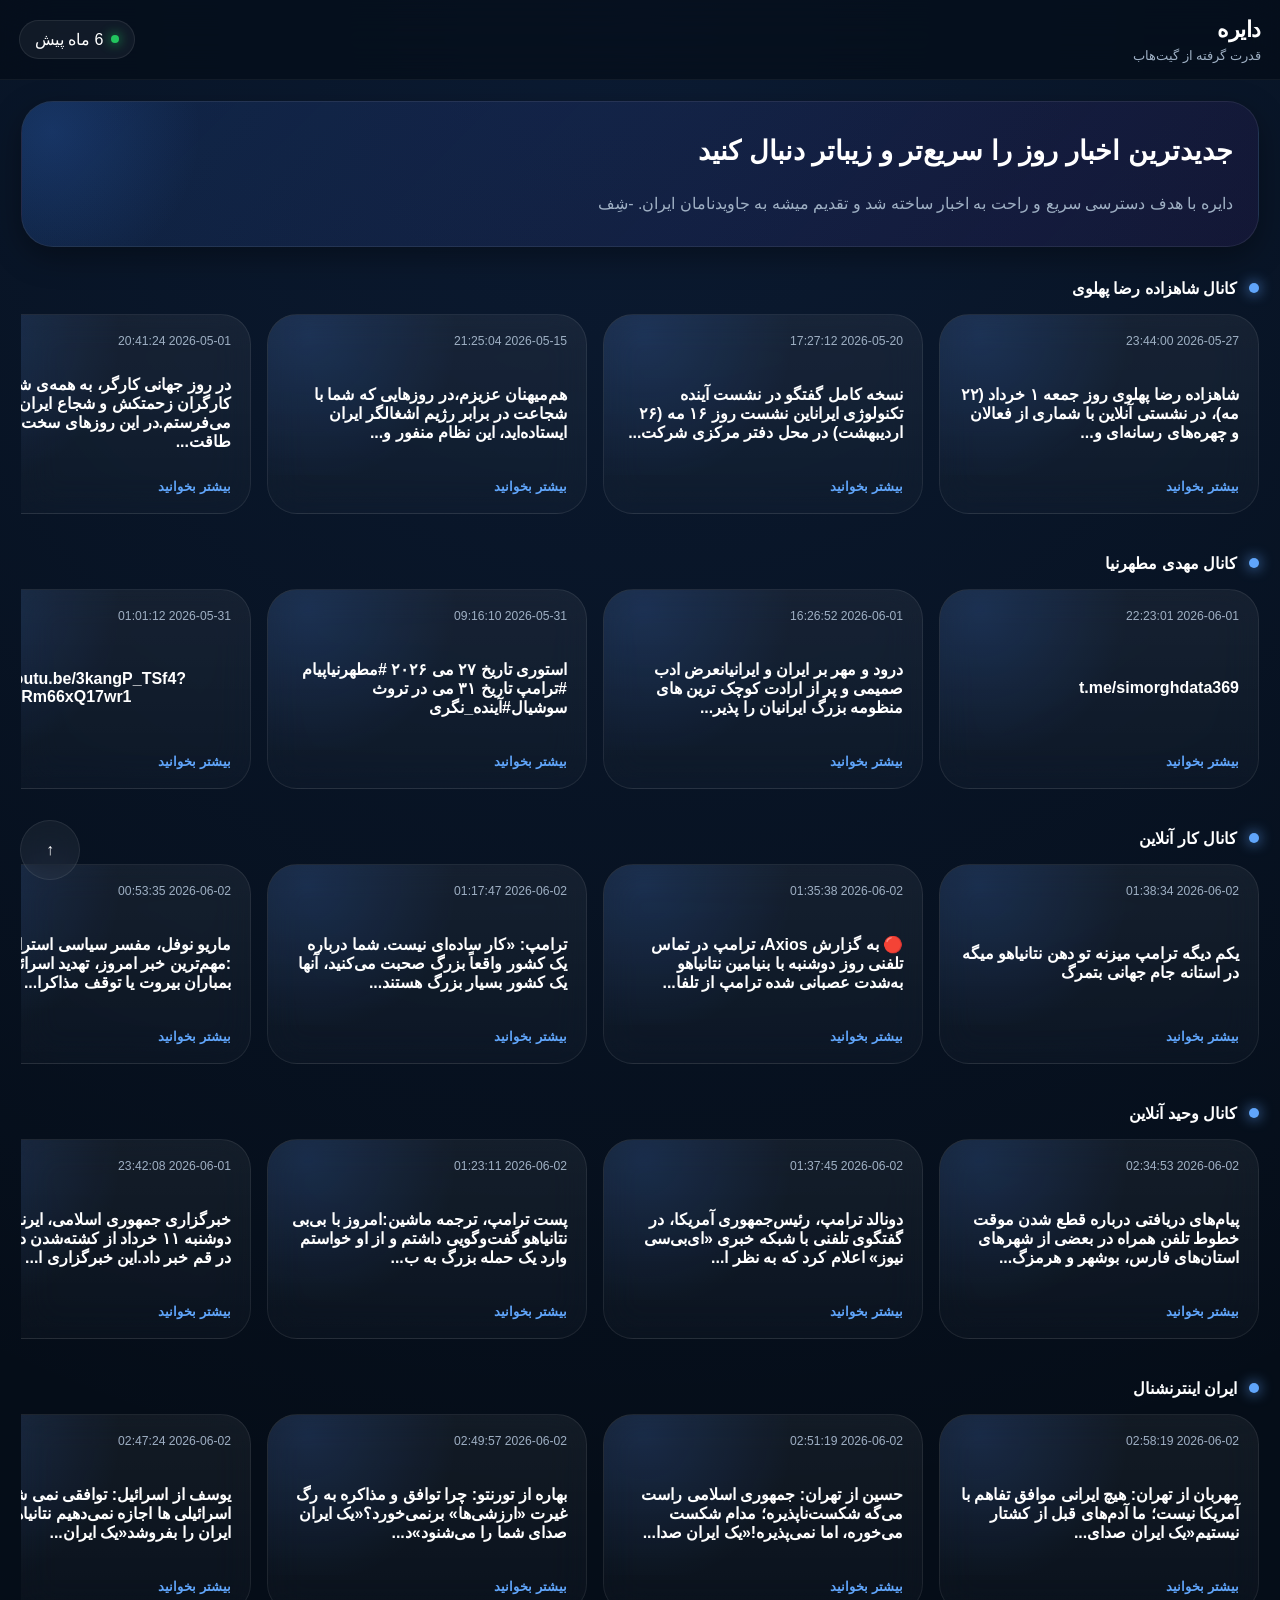
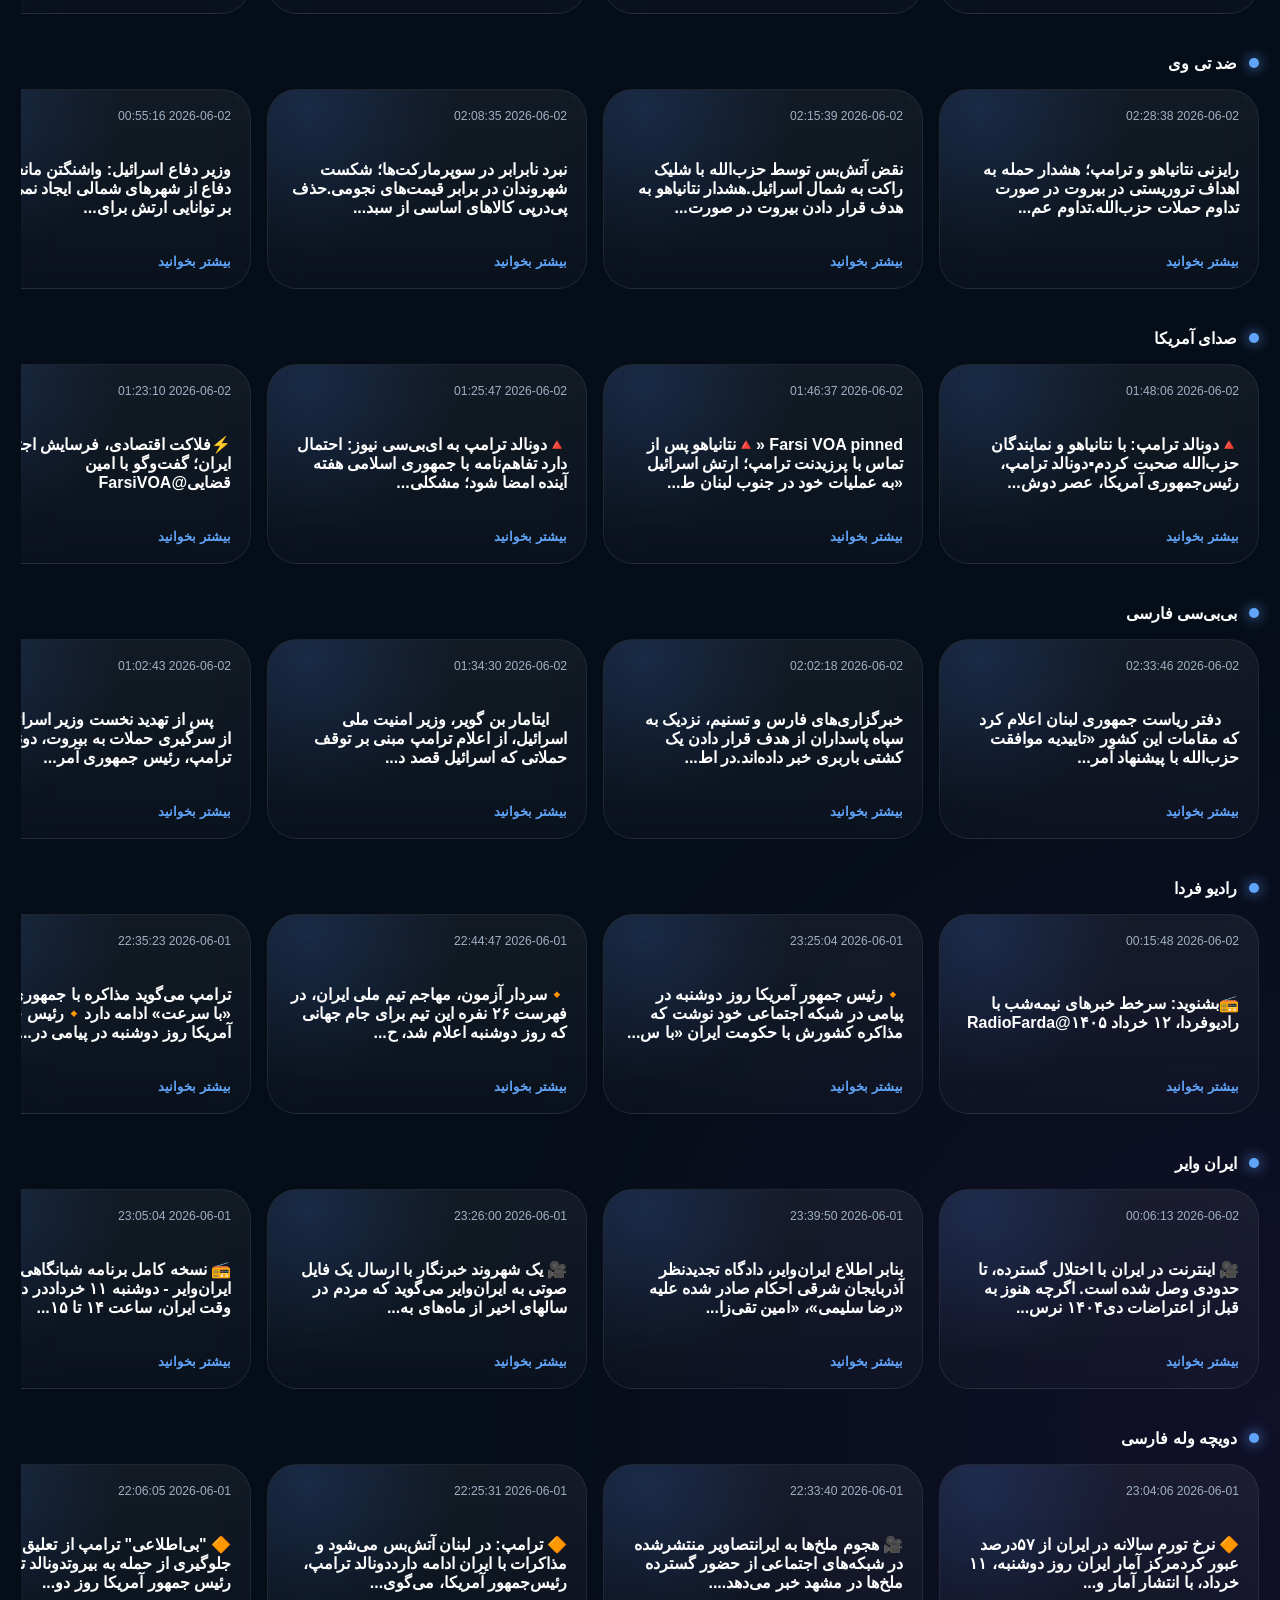
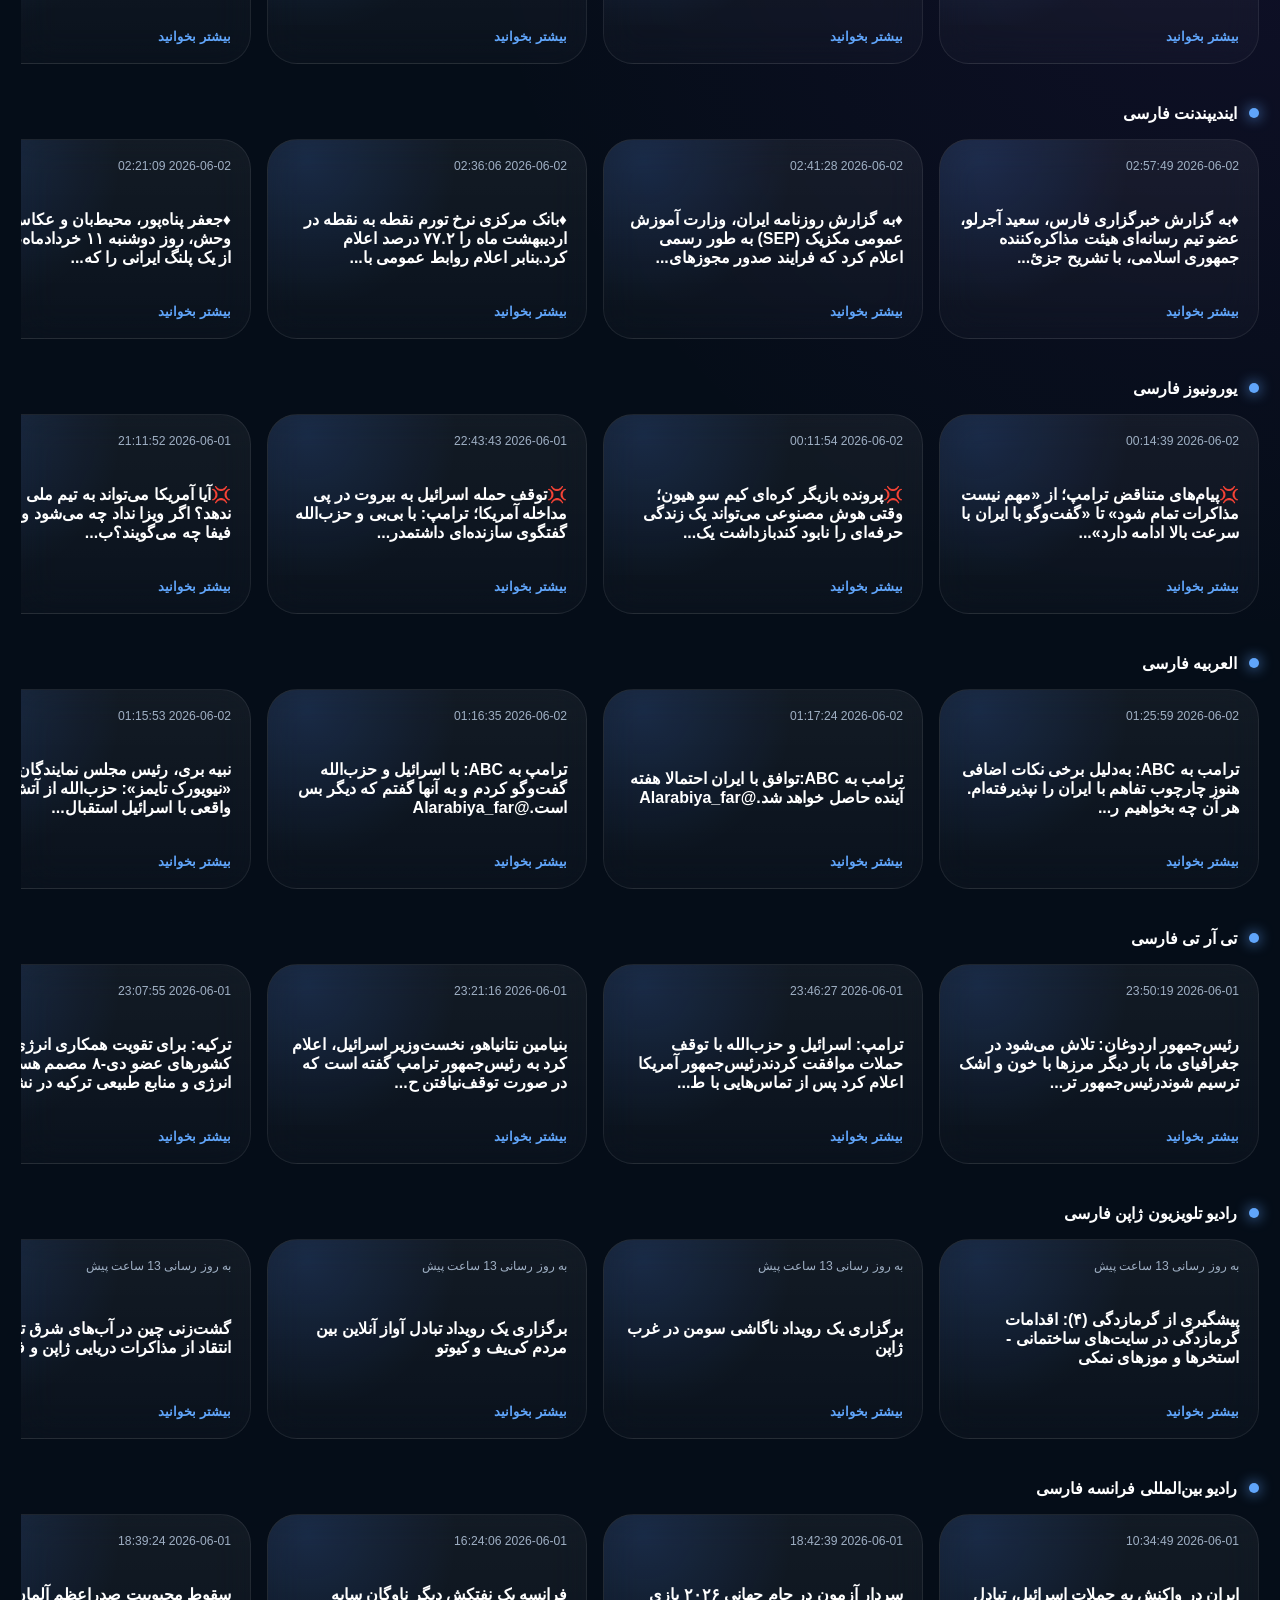
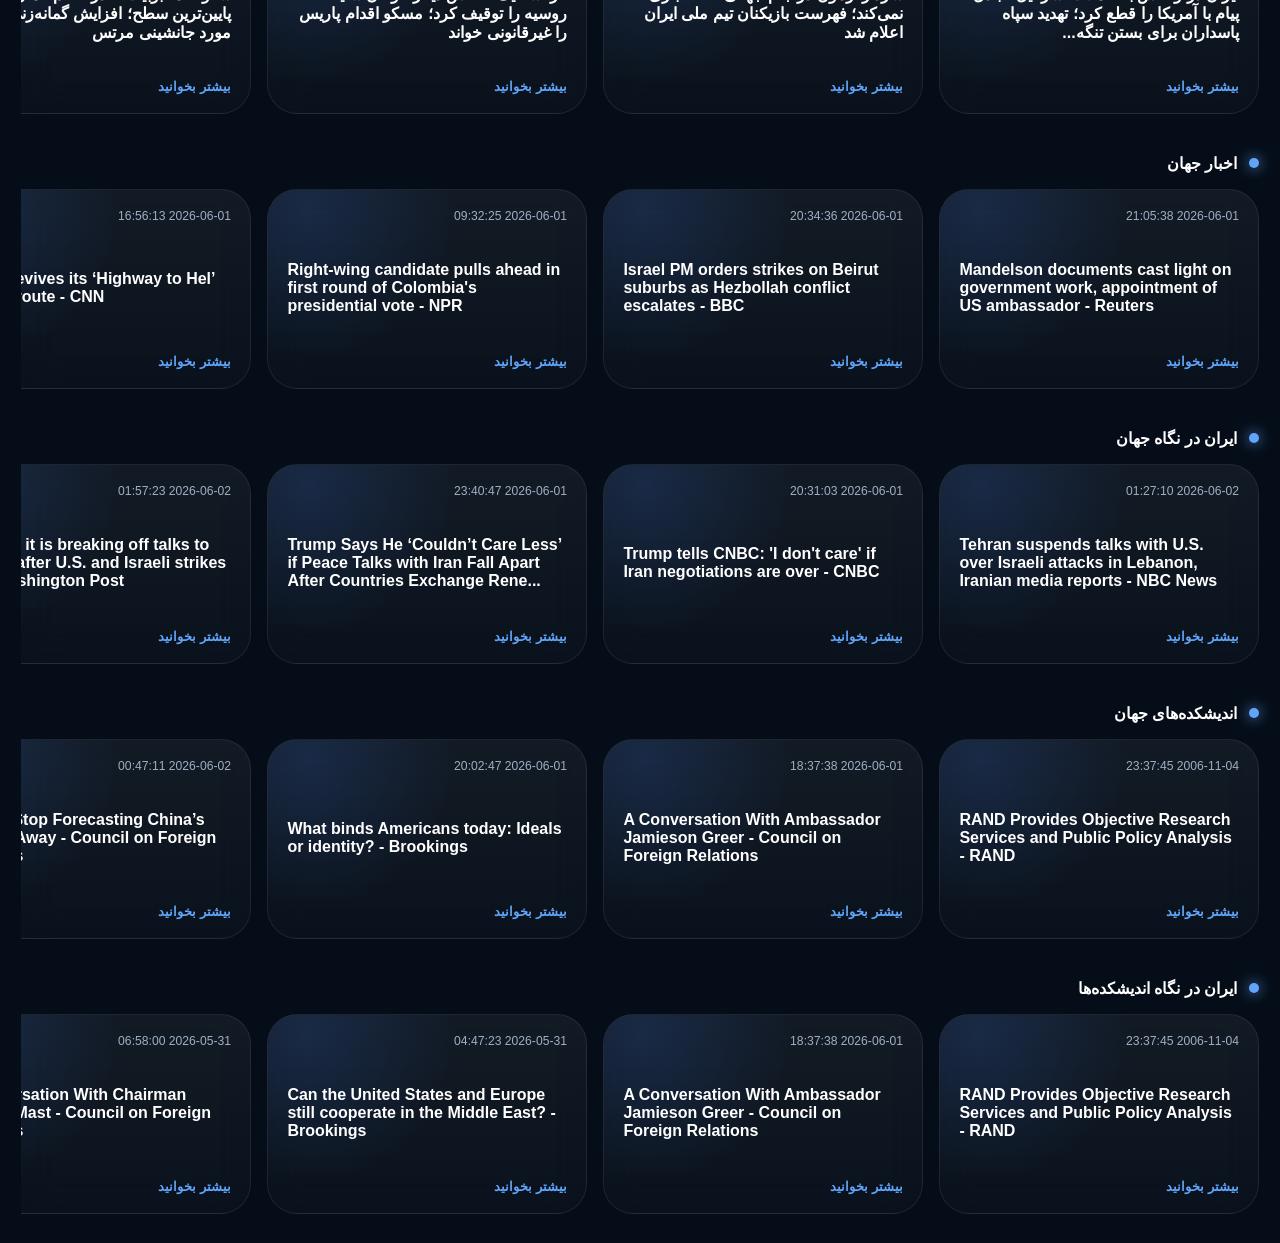
==== commit 7189855d: "Schedule: feed updated" ====
--- a/Feeds/view/index.html
+++ b/Feeds/view/index.html
@@ -735,7 +735,7 @@
             <div class="live-badge">
                 <div class="live-dot"></div>
 
-                <span id="latest-update" data-time="2026-06-02 02:43:52">
+                <span id="latest-update" data-time="2026-06-02 02:59:31">
                     در حال بروزرسانی...
                 </span>
             </div>
@@ -1929,12 +1929,12 @@
         onclick='openNewsModal(
         `fa`,
         `پیام‌های دریافتی درباره قطع شدن موقت خطوط تلفن همراه در بعضی از شهرهای استان‌های فارس، بوشهر و هرمزگ...`,
-        `پیام‌های دریافتی درباره قطع شدن موقت خطوط تلفن همراه در بعضی از شهرهای استان‌های فارس، بوشهر و هرمزگاناز ساعت ۲:۱۵▪️ شیراز کلا قطع شده انگارنه میشه زنگ زد نه میشه کاری کرد▪️ کل تلفن های همراه توی شیراز قطع شدهتمام اینترنت ها قطع شدهمشخص نیست چرا اینجوری شدهنه ایرانسل نه همراه اول نه رایتل آنتن نداره▪️ وحید از حدود ساعت ۲:۱۰ تا همین الان انتن گوشی ها و اینترنت خانگی و هر چیز مخابراتی توی شیراز پریدهمین الان [۲:۳۰] همراه اول وصل شد با سرعت کم. ایرانسل وصل نیست▪️ شیراز خط گوشی بیشتر از ۲۰ دقیقه رفت از ساعتای ۲:۱۰ دقیقه تا ۲:۳۰ایرانسل هنوز نیومده آپدیت:ایرانسل هم وصل شدولی همگی 3G هستنسلام وحید جان بندرخمیر هم از ساعت 2 همه چیز قطع شده الان به زور وصل شدم بهتون اطلاع بدماصفهان هم دقایقی خط همه رفتتو شیراز یک دفعه همه انتن ها پرید. حتی نت مودم خونه مون هم کاملا قطع شد الان بعد از حدود نیم ساعت دوباره انتن ها اومدوحید فکر کردم فقط واسه من اینطوریه نت خونگی مبینت ما هم قطع شده خوزستان سربندراز شهرستان های فارس نیم ساعت همه انتن ها رفت و اینترنت مخابرات هم کار نمیکرد الان اینترنت مخابرات اومد و انتن همراه اول هم با سرعت کم اومد ایرانسل قطعهنت و انتن و... کامل توی بندر ماهشهر پریدهاهواز هم همینطورسلام بندرگناوه چند دقیقه کلا همه چی قطع نه زنگ نه حتی شبکه داخلی همه چی بسته شدبندر ساعت ۲ بامداد تقریبا آنتن ها رفتو بعد برگشت خط 3g شده اما اینترنت کار نمیکنه الان فقط اینترنت فیبر وصل شدهدقیقا راس ساعت ۲ کل دیتا سنتر شیراز قطع شدتلفن همراه کاملا بدون آنتنتقریبا ۳۰ دقیقه شد که وصل شدهمین الان حدود نیم ساعت در نورآباد ممسنی همه چی پریددد نت و آنتن و خط و همه چی😐شیراز از ساعت 2 تا 2:30 انتن همه اپراتور ها قطع شدبندرعباس هم همینطور، قطع شد وحید جان تا الاناینترنت و انتن های تلفن همراه تو قشم کلا قطع شد یهوتقریبا ۱۰ دقیقه قطع شدهم انتن هم اینترنت همراهبوشهر اینترنت مخابرات و ایرانسل هی ده دقیقه ده دقیقه قطع میشهخیلیاهم کلا قطع شدن از اشناهامشیراز بعد از نیم ساعت وصل شدکل سرویس های ایرانسل و همراه اول و شاتل حتی اینترنت مخابرات قطع بودخط ایرانسل هم برگشتوحید سلام و خسته نباشی، اینترنت و خطا برای ده دقیقه کامل قطع شدن هم بوشهر هم بندرعباس، بوشهر وصل شده و نت همراه ضعیفه منتهی بندرعباس اینترنت ایرانسل قطع شدهوحید اصلا همه‌ی استان فارس همین شدمن فسا هستم منم قطع شدمدقیقا از ۲:۰۲ تا ۲:۳۶ قطع شدموحید بوشهر هم کلا قطع شد الان وصل شده و خیلی ضعیفه یه نیم ساعتی کلا آنتن نبودمیناب هم یه ۲۰ ۲۵ دقیقه ای کلا انتن نبودبندرعباس: ایرانسل کلا قطعه، همراه هم قطع و وصلهسلام اقا وحید داخل بندر دیلم استان بوشهر ما از ساعت ۱:۴۵ دقیقه هیچی انتن نداشتیم چه ایرانسل چه همراه الان درست شد تازه نت رو h هستبا تمام سیم‌کارت‌ها ما الان وصل شدیم📡 @VahidOnline`,
+        `پیام‌های دریافتی درباره قطع شدن موقت خطوط تلفن همراه در بعضی از شهرهای استان‌های فارس، بوشهر و هرمزگان و...از حدد ساعت ۲▪️ شیراز کلا قطع شده انگارنه میشه زنگ زد نه میشه کاری کرد▪️ کل تلفن های همراه توی شیراز قطع شدهتمام اینترنت ها قطع شدهمشخص نیست چرا اینجوری شدهنه ایرانسل نه همراه اول نه رایتل آنتن نداره▪️ وحید از حدود ساعت ۲:۱۰ تا همین الان انتن گوشی ها و اینترنت خانگی و هر چیز مخابراتی توی شیراز پریدهمین الان [۲:۳۰] همراه اول وصل شد با سرعت کم. ایرانسل وصل نیست▪️ شیراز خط گوشی بیشتر از ۲۰ دقیقه رفت از ساعتای ۲:۱۰ دقیقه تا ۲:۳۰ایرانسل هنوز نیومده آپدیت:ایرانسل هم وصل شدولی همگی 3G هستنسلام وحید جان بندرخمیر هم از ساعت 2 همه چیز قطع شده الان به زور وصل شدم بهتون اطلاع بدماصفهان هم دقایقی خط همه رفتتو شیراز یک دفعه همه انتن ها پرید. حتی نت مودم خونه مون هم کاملا قطع شد الان بعد از حدود نیم ساعت دوباره انتن ها اومدوحید فکر کردم فقط واسه من اینطوریه نت خونگی مبینت ما هم قطع شده خوزستان سربندراز شهرستان های فارس نیم ساعت همه انتن ها رفت و اینترنت مخابرات هم کار نمیکرد الان اینترنت مخابرات اومد و انتن همراه اول هم با سرعت کم اومد ایرانسل قطعهنت و انتن و... کامل توی بندر ماهشهر پریدهاهواز هم همینطورسلام بندرگناوه چند دقیقه کلا همه چی قطع نه زنگ نه حتی شبکه داخلی همه چی بسته شدبندر ساعت ۲ بامداد تقریبا آنتن ها رفتو بعد برگشت خط 3g شده اما اینترنت کار نمیکنه الان فقط اینترنت فیبر وصل شدهدقیقا راس ساعت ۲ کل دیتا سنتر شیراز قطع شدتلفن همراه کاملا بدون آنتنتقریبا ۳۰ دقیقه شد که وصل شدهمین الان حدود نیم ساعت در نورآباد ممسنی همه چی پریددد نت و آنتن و خط و همه چی😐شیراز از ساعت 2 تا 2:30 انتن همه اپراتور ها قطع شدبندرعباس هم همینطور، قطع شد وحید جان تا الاناینترنت و انتن های تلفن همراه تو قشم کلا قطع شد یهوتقریبا ۱۰ دقیقه قطع شدهم انتن هم اینترنت همراهبوشهر اینترنت مخابرات و ایرانسل هی ده دقیقه ده دقیقه قطع میشهخیلیاهم کلا قطع شدن از اشناهامشیراز بعد از نیم ساعت وصل شدکل سرویس های ایرانسل و همراه اول و شاتل حتی اینترنت مخابرات قطع بودخط ایرانسل هم برگشتوحید سلام و خسته نباشی، اینترنت و خطا برای ده دقیقه کامل قطع شدن هم بوشهر هم بندرعباس، بوشهر وصل شده و نت همراه ضعیفه منتهی بندرعباس اینترنت ایرانسل قطع شدهوحید اصلا همه‌ی استان فارس همین شدمن فسا هستم منم قطع شدمدقیقا از ۲:۰۲ تا ۲:۳۶ قطع شدموحید بوشهر هم کلا قطع شد الان وصل شده و خیلی ضعیفه یه نیم ساعتی کلا آنتن نبودمیناب هم یه ۲۰ ۲۵ دقیقه ای کلا انتن نبودبندرعباس: ایرانسل کلا قطعه، همراه هم قطع و وصلهسلام اقا وحید داخل بندر دیلم استان بوشهر ما از ساعت ۱:۴۵ دقیقه هیچی انتن نداشتیم چه ایرانسل چه همراه الان درست شد تازه نت رو h هستبا تمام سیم‌کارت‌ها ما الان وصل شدیممرودشتم کامل قطع شده بود همه چی الان وصل شدسلام وجید جان ما برازجان هستیم برای ما هم نت ایرانسل، همراه اول و رایتل و مخابرات کلا قطع شد الان که برگشتن 3G هستنسلام از جنوب استان فارس پیام میدم اینترنت خانگی و همراه و همچنین آنتن از ساعت ۲ تا حدود ۳۰ دقیقه کاملا قطع بودبوانات برا یه نیم ساعتی انتن پریدسلام توی یزد هم آنتن همراه اول کلا قطع شد، فکر کردم باگ گوشی خودمه، اما الان که گزارشات رو دیدم ظاهرا چیز دیگه ای بودهدرود وقت بخیر شیراز حدود ۲:۱۰ دقیقه کل خط ها انتن و اینترنتشون پرید و بعد از حدود نیم ساعت با سرعت بسیار کمی وصل شد تشکر وحید جانسلام وحید خط بستک و کل غرب استان هرمزگان بعد ۲۰ دقیقه وصل شدسلام وحید جان بندرعباس الان 45 دقیقس که همه چی قطعه آنتن ایرانسل اومده ولی روشن نمیشه همه چی پریده فقط فیبر نوری وصله فعلاسلام وحید جان :استان بوشهر :کنگان از ساعت ۲:۲۳نت ایرانسل و مخابرات پریده و هنوز وصل نشده خدا میدونه چیکار میکنن.شهرستان قیر و کارزین هم ایرانسل هم همراه وصل شد اما مودم مخابرات از ساعت ۲ قطعدرود. از لاهیجان پیام میدم. اینجا هم امروز اینترنت مخابرات دو بار برای چند دقیقه رفت و بعدش با سرعت خیلی کمی وصل شد.اصفهان هم حدود ساعت دو انتن قطع شد‌ ولی چند دقیقه بعد برگشتسلام داخل اهواز کل آنتن ها قطع شد و سریعا به حالت قبل برگشتمجدد همه چیز پرید توی بندر ماهشهر باز الان وصل شدوسط بازی بودم پرید بیرون انتن رفت فکر کردم خودم اینجوری ام از ساعت دوالان وصل شدم دیدم بچه ها هم نیستن هیچ کدوم نوراباد ممسنی📡 @VahidOnline`,
         `2026-06-02 02:34:53`,
         `https://t.me/VahidOnline/75864`
     )'
 >
-    <a style="display: block; position: relative; top: -250px; visibility: hidden;" id="ca1b5766d952"></a>
+    <a style="display: block; position: relative; top: -250px; visibility: hidden;" id="756e4e13c267"></a>
 
     <div class="card-background-glow"></div>
 
@@ -2310,6 +2310,166 @@
     class="news-card"
         onclick='openNewsModal(
         `fa`,
+        `مهربان از تهران: هیچ ایرانی موافق تفاهم با آمریکا نیست؛ ما آدم‌های قبل از کشتار نیستیم«یک ایران صدای...`,
+        `مهربان از تهران: هیچ ایرانی موافق تفاهم با آمریکا نیست؛ ما آدم‌های قبل از کشتار نیستیم«یک ایران صدای شما را می‌شنود»دوشنبه تا پنجشنبه ۱۱ شب تهراناز تلویزیون ایران اینترنشنالتماشای نسخه کامل این قسمت از «برنامه» در یوتیوب:https://youtu.be/tuyTTtgx84o@iranintltv`,
+        `2026-06-02 02:58:19`,
+        `https://t.me/IranintlTV/340126`
+    )'
+>
+    <a style="display: block; position: relative; top: -250px; visibility: hidden;" id="b7d35c1d09e5"></a>
+
+    <div class="card-background-glow"></div>
+
+    <div class="card-top">
+
+        <div class="card-date">
+            2026-06-02 02:58:19
+        </div>
+
+    </div>
+
+    <div class="card-content">
+
+        <h2 class="card-title" style="">
+            مهربان از تهران: هیچ ایرانی موافق تفاهم با آمریکا نیست؛ ما آدم‌های قبل از کشتار نیستیم«یک ایران صدای...
+        </h2>
+
+    </div>
+
+    <div class="card-bottom">
+
+        <div class="read-more">
+            بیشتر بخوانید
+        </div>
+
+    </div>
+
+</article>
+
+<article
+    class="news-card"
+        onclick='openNewsModal(
+        `fa`,
+        `حسین از تهران: جمهوری اسلامی راست می‌گه شکست‌ناپذیره؛ مدام شکست می‌خوره، اما نمی‌پذیره!«یک ایران صدا...`,
+        `حسین از تهران: جمهوری اسلامی راست می‌گه شکست‌ناپذیره؛ مدام شکست می‌خوره، اما نمی‌پذیره!«یک ایران صدای شما را می‌شنود»دوشنبه تا پنجشنبه ۱۱ شب تهراناز تلویزیون ایران اینترنشنالتماشای نسخه کامل این قسمت از «برنامه» در یوتیوب:https://youtu.be/tuyTTtgx84o@iranintltv`,
+        `2026-06-02 02:51:19`,
+        `https://t.me/IranintlTV/340125`
+    )'
+>
+    <a style="display: block; position: relative; top: -250px; visibility: hidden;" id="6c29260706f8"></a>
+
+    <div class="card-background-glow"></div>
+
+    <div class="card-top">
+
+        <div class="card-date">
+            2026-06-02 02:51:19
+        </div>
+
+    </div>
+
+    <div class="card-content">
+
+        <h2 class="card-title" style="">
+            حسین از تهران: جمهوری اسلامی راست می‌گه شکست‌ناپذیره؛ مدام شکست می‌خوره، اما نمی‌پذیره!«یک ایران صدا...
+        </h2>
+
+    </div>
+
+    <div class="card-bottom">
+
+        <div class="read-more">
+            بیشتر بخوانید
+        </div>
+
+    </div>
+
+</article>
+
+<article
+    class="news-card"
+        onclick='openNewsModal(
+        `fa`,
+        `بهاره از تورنتو: چرا توافق و مذاکره به رگ غیرت «ارزشی‌ها» برنمی‌خورد؟«یک ایران صدای شما را می‌شنود»د...`,
+        `بهاره از تورنتو: چرا توافق و مذاکره به رگ غیرت «ارزشی‌ها» برنمی‌خورد؟«یک ایران صدای شما را می‌شنود»دوشنبه تا پنجشنبه ۱۱ شب تهراناز تلویزیون ایران اینترنشنالتماشای نسخه کامل این قسمت از «برنامه» در یوتیوب:https://youtu.be/tuyTTtgx84o@iranintltv`,
+        `2026-06-02 02:49:57`,
+        `https://t.me/IranintlTV/340124`
+    )'
+>
+    <a style="display: block; position: relative; top: -250px; visibility: hidden;" id="95261ff91275"></a>
+
+    <div class="card-background-glow"></div>
+
+    <div class="card-top">
+
+        <div class="card-date">
+            2026-06-02 02:49:57
+        </div>
+
+    </div>
+
+    <div class="card-content">
+
+        <h2 class="card-title" style="">
+            بهاره از تورنتو: چرا توافق و مذاکره به رگ غیرت «ارزشی‌ها» برنمی‌خورد؟«یک ایران صدای شما را می‌شنود»د...
+        </h2>
+
+    </div>
+
+    <div class="card-bottom">
+
+        <div class="read-more">
+            بیشتر بخوانید
+        </div>
+
+    </div>
+
+</article>
+
+<article
+    class="news-card"
+        onclick='openNewsModal(
+        `fa`,
+        `یوسف از اسرائیل: توافقی نمی شود؛ما اسرائیلی ها اجازه نمی‌دهیم نتانیاهو مردم ایران را بفروشد«یک ایران...`,
+        `یوسف از اسرائیل: توافقی نمی شود؛ما اسرائیلی ها اجازه نمی‌دهیم نتانیاهو مردم ایران را بفروشد«یک ایران صدای شما را می‌شنود»دوشنبه تا پنجشنبه ۱۱ شب تهراناز تلویزیون ایران اینترنشنالتماشای نسخه کامل این قسمت از «برنامه» در یوتیوب:https://youtu.be/tuyTTtgx84o@iranintltv`,
+        `2026-06-02 02:47:24`,
+        `https://t.me/IranintlTV/340123`
+    )'
+>
+    <a style="display: block; position: relative; top: -250px; visibility: hidden;" id="a901385b334b"></a>
+
+    <div class="card-background-glow"></div>
+
+    <div class="card-top">
+
+        <div class="card-date">
+            2026-06-02 02:47:24
+        </div>
+
+    </div>
+
+    <div class="card-content">
+
+        <h2 class="card-title" style="">
+            یوسف از اسرائیل: توافقی نمی شود؛ما اسرائیلی ها اجازه نمی‌دهیم نتانیاهو مردم ایران را بفروشد«یک ایران...
+        </h2>
+
+    </div>
+
+    <div class="card-bottom">
+
+        <div class="read-more">
+            بیشتر بخوانید
+        </div>
+
+    </div>
+
+</article>
+
+<article
+    class="news-card"
+        onclick='openNewsModal(
+        `fa`,
         `محمدباقر قالیباف در تماس با نبیه بری، رییس مجلس لبنان، گفت که چنانچه توافقی برای پایان جنگ بین جمهور...`,
         `محمدباقر قالیباف در تماس با نبیه بری، رییس مجلس لبنان، گفت که چنانچه توافقی برای پایان جنگ بین جمهوری اسلامی و آمریکا شکل بگیرد شامل توقف حملات در همه جبهه‌ها به ویژه لبنان خواهد بود. او افزود: « پیوند جمهوری اسلامی و لبنان ناگسستنی است و جان ما و شما یکی است.»https://iranintl.com/202606018473`,
         `2026-06-02 02:31:44`,
@@ -2506,166 +2666,6 @@
 
 </article>
 
-<article
-    class="news-card"
-        onclick='openNewsModal(
-        `fa`,
-        `🎧نسخه صوتی برنامه با کامبیز حسینی | چرا سرنوشت ایران باید به لبنان گره بخورد؟@iranintlTV`,
-        `🎧نسخه صوتی برنامه با کامبیز حسینی | چرا سرنوشت ایران باید به لبنان گره بخورد؟@iranintlTV`,
-        `2026-06-02 01:39:29`,
-        `https://t.me/IranintlTV/340117`
-    )'
->
-    <a style="display: block; position: relative; top: -250px; visibility: hidden;" id="c2958e4d08c7"></a>
-
-    <div class="card-background-glow"></div>
-
-    <div class="card-top">
-
-        <div class="card-date">
-            2026-06-02 01:39:29
-        </div>
-
-    </div>
-
-    <div class="card-content">
-
-        <h2 class="card-title" style="">
-            🎧نسخه صوتی برنامه با کامبیز حسینی | چرا سرنوشت ایران باید به لبنان گره بخورد؟@iranintlTV
-        </h2>
-
-    </div>
-
-    <div class="card-bottom">
-
-        <div class="read-more">
-            بیشتر بخوانید
-        </div>
-
-    </div>
-
-</article>
-
-<article
-    class="news-card"
-        onclick='openNewsModal(
-        `fa`,
-        `ویدیویی که به‌تازگی از تصاویر دوربین مداربسته پالایشگاه عسلویه در شبکه‌های اجتماعی منتشر شده، نشان م...`,
-        `ویدیویی که به‌تازگی از تصاویر دوربین مداربسته پالایشگاه عسلویه در شبکه‌های اجتماعی منتشر شده، نشان می‌دهد اسرائیل و آمریکا در جنگ اخیر، در حمله به این پالایشگاه، نقطه‌زنی کرده‌اند.گزارش‌های منتشرشده حاکی است این تصاویر مربوط به شرکت‌های مستقر در سایت پتروشیمی منطقه پارس است.نفت آنلاین، رسانه صنعت نفت ایران، در پی انتشار این ویدیو خواستار برخورد شدید نهادهای امنیتی با منتشرکنندگان آن و برکناری مدیرعامل شرکت صاحب این دوربین شد.@iranintltv`,
-        `2026-06-02 01:00:09`,
-        `https://t.me/IranintlTV/340116`
-    )'
->
-    <a style="display: block; position: relative; top: -250px; visibility: hidden;" id="c7a99a84f329"></a>
-
-    <div class="card-background-glow"></div>
-
-    <div class="card-top">
-
-        <div class="card-date">
-            2026-06-02 01:00:09
-        </div>
-
-    </div>
-
-    <div class="card-content">
-
-        <h2 class="card-title" style="">
-            ویدیویی که به‌تازگی از تصاویر دوربین مداربسته پالایشگاه عسلویه در شبکه‌های اجتماعی منتشر شده، نشان م...
-        </h2>
-
-    </div>
-
-    <div class="card-bottom">
-
-        <div class="read-more">
-            بیشتر بخوانید
-        </div>
-
-    </div>
-
-</article>
-
-<article
-    class="news-card"
-        onclick='openNewsModal(
-        `fa`,
-        `فرماندهی مرکزی آمریکا اعلام کرد نیروهای این کشور دو موشک بالستیک شلیک‌شده از سوی جمهوری اسلامی به سم...`,
-        `فرماندهی مرکزی آمریکا اعلام کرد نیروهای این کشور دو موشک بالستیک شلیک‌شده از سوی جمهوری اسلامی به سمت پایگاه‌های آمریکا در کویت را رهگیری و منهدم کردند. سنتکام گفت هیچ نیروی آمریکایی آسیب ندید. مصر، قطر و عربستان نیز این حمله را محکوم کردند.@iranintltv`,
-        `2026-06-02 00:48:55`,
-        `https://t.me/IranintlTV/340115`
-    )'
->
-    <a style="display: block; position: relative; top: -250px; visibility: hidden;" id="2c5a3a154aac"></a>
-
-    <div class="card-background-glow"></div>
-
-    <div class="card-top">
-
-        <div class="card-date">
-            2026-06-02 00:48:55
-        </div>
-
-    </div>
-
-    <div class="card-content">
-
-        <h2 class="card-title" style="">
-            فرماندهی مرکزی آمریکا اعلام کرد نیروهای این کشور دو موشک بالستیک شلیک‌شده از سوی جمهوری اسلامی به سم...
-        </h2>
-
-    </div>
-
-    <div class="card-bottom">
-
-        <div class="read-more">
-            بیشتر بخوانید
-        </div>
-
-    </div>
-
-</article>
-
-<article
-    class="news-card"
-        onclick='openNewsModal(
-        `fa`,
-        `مراد ویسی، تحلیل‌گر ارشد ایران‌اینترنشنال، گفت: «بعد از ضربات شدید جنگ‌های ۱۲ روزه و ۴۰ روزه جمهوری...`,
-        `مراد ویسی، تحلیل‌گر ارشد ایران‌اینترنشنال، گفت: «بعد از ضربات شدید جنگ‌های ۱۲ روزه و ۴۰ روزه جمهوری اسلامی تقریبا تبدیل به یک حکومت زیر‌زمینی شده است. رهبر جدید هنوز پنهان است و رونمایی نشده و بسیاری از مقامات و فرماندهان ارشد هم زندگی مخفیانه دارند و اکثر اوقات در مخفیگاه‌ها هستند. نهادهای حکومتی نیز کارکرد عادی خود را از دست داه‌اند.»@iranintltv`,
-        `2026-06-02 00:46:30`,
-        `https://t.me/IranintlTV/340114`
-    )'
->
-    <a style="display: block; position: relative; top: -250px; visibility: hidden;" id="c20d91a178e5"></a>
-
-    <div class="card-background-glow"></div>
-
-    <div class="card-top">
-
-        <div class="card-date">
-            2026-06-02 00:46:30
-        </div>
-
-    </div>
-
-    <div class="card-content">
-
-        <h2 class="card-title" style="">
-            مراد ویسی، تحلیل‌گر ارشد ایران‌اینترنشنال، گفت: «بعد از ضربات شدید جنگ‌های ۱۲ روزه و ۴۰ روزه جمهوری...
-        </h2>
-
-    </div>
-
-    <div class="card-bottom">
-
-        <div class="read-more">
-            بیشتر بخوانید
-        </div>
-
-    </div>
-
-</article>
-
     </div>
 
 </section>
@@ -4984,6 +4984,46 @@
     class="news-card"
         onclick='openNewsModal(
         `fa`,
+        `♦️به گزارش خبرگزاری فارس، سعید آجرلو، عضو تیم رسانه‌ای هیئت مذاکره‌کننده جمهوری اسلامی، با تشریح جزئ...`,
+        `♦️به گزارش خبرگزاری فارس، سعید آجرلو، عضو تیم رسانه‌ای هیئت مذاکره‌کننده جمهوری اسلامی، با تشریح جزئیات آخرین پیشنهاد ارسالی آمریکا به تهران مدعی شد که واشنگتن در جدیدترین ویرایش متنی خود از موضع اولیه مبنی بر انتقال یا دفع مواد هسته‌ای ایران عقب‌نشینی کرده است. او با اشاره به اینکه در مراحل نخست مذاکرات، آمریکایی‌ها خواستار انتقال مواد غنی‌شده به ایالات متحده بودند و ایران این درخواست را رد کرد، افزود که در متن اخیر صرفا عباراتی چون «تعیین تکلیف»، «سرنوشت مواد» یا «حل‌وفصل مسئله» مطرح شده است. آجرلو به تداوم اختلافات درباره تنگه هرمز نیز اشاره کرد. @indypersian`,
+        `2026-06-02 02:57:49`,
+        `https://t.me/Indypersian/168696`
+    )'
+>
+    <a style="display: block; position: relative; top: -250px; visibility: hidden;" id="f3cd37b17e2b"></a>
+
+    <div class="card-background-glow"></div>
+
+    <div class="card-top">
+
+        <div class="card-date">
+            2026-06-02 02:57:49
+        </div>
+
+    </div>
+
+    <div class="card-content">
+
+        <h2 class="card-title" style="">
+            ♦️به گزارش خبرگزاری فارس، سعید آجرلو، عضو تیم رسانه‌ای هیئت مذاکره‌کننده جمهوری اسلامی، با تشریح جزئ...
+        </h2>
+
+    </div>
+
+    <div class="card-bottom">
+
+        <div class="read-more">
+            بیشتر بخوانید
+        </div>
+
+    </div>
+
+</article>
+
+<article
+    class="news-card"
+        onclick='openNewsModal(
+        `fa`,
         `♦️به گزارش روزنامه ایران، وزارت آموزش عمومی مکزیک (SEP) به طور رسمی اعلام کرد که فرایند صدور مجوزهای...`,
         `♦️به گزارش روزنامه ایران، وزارت آموزش عمومی مکزیک (SEP) به طور رسمی اعلام کرد که فرایند صدور مجوزهای حرفه‌ای و موقت پزشکی برای کادر درمانی تیم‌های ملی خارجی آغاز شده اما پرونده کادر پزشکی تیم ملی ایران هنوز به تأیید نهایی نرسیده و در دست بررسی است. بر اساس آیین‌نامه نظارتی دولت مکزیک، اداره کل مشاغل حرفه‌ای این کشور (DGP) به منظور قانونمند کردن خدمات درمانی در طول مسابقات، مجوزهای موقتی با اعتبار سه ماهه صادر می‌کند. این بازه زمانی، نه تنها روزهای برگزاری مسابقات (از ۲۲ خرداد تا ۱۴ تیر ۱۴۰۵) را پوشش می‌دهد، بلکه بازه اردویی پیش از جام جهانی و ریکاوری (احیا) پس از آن را نیز تضمین می‌کند.«خوزه عمر سانچس مولینا»، رئیس این اداره کل، اعلام کرده است که در مرحله دوم این طرح، پزشکان ۱۲ تیم بزرگ جهان از جمله اسپانیا، اروگوئه، کلمبیا، ژاپن، سوئد و کره جنوبی مجوزهای رسمی خود را دریافت کرده‌اند. با این حال، نام ایران در این فهرست دیده نمی‌شود؛ مقامات مکزیکی تأکید کرده‌اند که پرونده کادر درمانی ایران کماکان باز است و صدور اعتبارنامه‌ها منوط به تکمیل و ارائه کامل مدارک و مستندات پزشکی از سوی فدراسیون فوتبال جمهوری اسلامی ایران خواهد بود. روزنامه ایران می‌نویسد، حالا فدراسیون فوتبال که درگیر حل بحران ویزای چندبار ورود بازیکنان به آمریکاست، باید هرچه سریع‌تر فرایند ارسال و تکمیل مدارک پزشکی کاروان خود را به سرانجام برساند و اگر فدراسیون نتواند در مدت زمان اعلامی مجوز فعالیت پزشکان تیم را بگیرد، احتمالا شاهد استفاده از پزشکان مکزیکی در کمپ تیم ایران خواهیم بود. @indypersian`,
         `2026-06-02 02:41:28`,
@@ -5286,46 +5326,6 @@
 
         <h2 class="card-title" style="">
             ♦️خبرگزاری رسمی عربستان سعودی، واس، گزارش داد که تلاش‌های محافظت از حیات وحش در این کشور، به ثبت نخس...
-        </h2>
-
-    </div>
-
-    <div class="card-bottom">
-
-        <div class="read-more">
-            بیشتر بخوانید
-        </div>
-
-    </div>
-
-</article>
-
-<article
-    class="news-card"
-        onclick='openNewsModal(
-        `fa`,
-        `♦️ به گزارش فارس، خبرگزاری وابسته به سپاه، محمدباقر قالیباف، رئیس مجلس شورای اسلامی روز دوشنبه، در ت...`,
-        `♦️ به گزارش فارس، خبرگزاری وابسته به سپاه، محمدباقر قالیباف، رئیس مجلس شورای اسلامی روز دوشنبه، در تماس تلفنی با نبیه بری، رئیس مجلس لبنان با تاکید به اینکه «پیوند جمهوری اسلامی و لبنان ناگسستنی است» گفت: «جان ما و شما یکی است و چنانچه توافقی برای پایان جنگ بین ایران و آمریکا شکل بگیرد، این آتش‌بس شامل توقف حملات در همه جبهه‌ها به‌ویژه لبنان خواهد بود.» قالیباف با اشاره به اینکه در دو روز گذشته توقف حملات اسرائیل با جدیت دنبال شده است، گفت در صورت تداوم این حملات، تهران نه‌تنها روند گفتگوها را متوقف می‌کند، بلکه در برابر این اقدامات خواهد ایستاد. براساس این گزارش، در مقابل، رئیس مجلس لبنان با تقدیر از تلاش‌های جمهوری اسلامی، تاکید کرد که لبنان هرگز مواضع تهران را در این مرحله حساس فراموش نخواهد کرد.@indypersian`,
-        `2026-06-02 00:44:18`,
-        `https://t.me/Indypersian/168687`
-    )'
->
-    <a style="display: block; position: relative; top: -250px; visibility: hidden;" id="70610c016df4"></a>
-
-    <div class="card-background-glow"></div>
-
-    <div class="card-top">
-
-        <div class="card-date">
-            2026-06-02 00:44:18
-        </div>
-
-    </div>
-
-    <div class="card-content">
-
-        <h2 class="card-title" style="">
-            ♦️ به گزارش فارس، خبرگزاری وابسته به سپاه، محمدباقر قالیباف، رئیس مجلس شورای اسلامی روز دوشنبه، در ت...
         </h2>
 
     </div>
@@ -7316,20 +7316,20 @@
     class="news-card"
         onclick='openNewsModal(
         `en`,
-        `‘A shock to all Lebanese’: Israel sends a message as it takes ancient fort - The Guardian`,
-        `‘A shock to all Lebanese’: Israel sends a message as it takes ancient fort&amp;nbsp;&amp;nbsp;The GuardianU.S. push for Lebanon ceasefire stalls as Israel eyes Beirut strikes&amp;nbsp;&amp;nbsp;AxiosNetanyahu Orders Israeli Military to Attack Beirut Suburbs&amp;nbsp;&amp;nbsp;The New York TimesWhat to know as Israeli forces’ historic Lebanon incursion complicates an Iran deal&amp;nbsp;&amp;nbsp;AP NewsLebanon crusader castle seized by Israel a symbol of bloody history&amp;nbsp;&amp;nbsp;Reuters`,
-        `2026-06-01 23:54:00`,
-        `https://news.google.com/rss/articles/[base64]?oc=5`
-    )'
->
-    <a style="display: block; position: relative; top: -250px; visibility: hidden;" id="c74e7864fe3e"></a>
-
-    <div class="card-background-glow"></div>
-
-    <div class="card-top">
-
-        <div class="card-date">
-            2026-06-01 23:54:00
+        `Israel PM orders strikes on Beirut suburbs as Hezbollah conflict escalates - BBC`,
+        `Israel PM orders strikes on Beirut suburbs as Hezbollah conflict escalates&amp;nbsp;&amp;nbsp;BBCU.S. push for Lebanon ceasefire stalls as Israel eyes Beirut strikes&amp;nbsp;&amp;nbsp;AxiosNetanyahu Orders Israeli Military to Attack Beirut Suburbs&amp;nbsp;&amp;nbsp;The New York TimesWhat to know as Israeli forces’ historic Lebanon incursion complicates an Iran deal&amp;nbsp;&amp;nbsp;AP NewsLebanon crusader castle seized by Israel a symbol of bloody history&amp;nbsp;&amp;nbsp;Reuters`,
+        `2026-06-01 20:34:36`,
+        `https://news.google.com/rss/articles/CBMiWkFVX3lxTFBKVm1FZUJVREJqeUotclZ2UjhMRXNNa2UtQVZUZnQwZ3Y0UlRmSVIxeDRwa2F6Zzg5SjhXU3hRamJXZEtYcnZRQWhFdUNzcjkzQ05jdUNJNi13dw?oc=5`
+    )'
+>
+    <a style="display: block; position: relative; top: -250px; visibility: hidden;" id="c2efbb74f952"></a>
+
+    <div class="card-background-glow"></div>
+
+    <div class="card-top">
+
+        <div class="card-date">
+            2026-06-01 20:34:36
         </div>
 
     </div>
@@ -7337,7 +7337,7 @@
     <div class="card-content">
 
         <h2 class="card-title" style="direction: ltr; text-align: left;">
-            ‘A shock to all Lebanese’: Israel sends a message as it takes ancient fort - The Guardian
+            Israel PM orders strikes on Beirut suburbs as Hezbollah conflict escalates - BBC
         </h2>
 
     </div>
@@ -7357,12 +7357,12 @@
         onclick='openNewsModal(
         `en`,
         `Right-wing candidate pulls ahead in first round of Colombia&#x27;s presidential vote - NPR`,
-        `Right-wing candidate pulls ahead in first round of Colombia&#x27;s presidential vote&amp;nbsp;&amp;nbsp;NPRColombian presidency goes to runoff election that could redefine relations with the US&amp;nbsp;&amp;nbsp;CNNTrump Stands to Gain an Important Ally in Colombia’s Upcoming Election&amp;nbsp;&amp;nbsp;The New York TimesColombia’s populist, Bukele-loving right looks likely to win power&amp;nbsp;&amp;nbsp;The EconomistColombia Is Facing a Dangerous Political Showdown&amp;nbsp;&amp;nbsp;Bloomberg.com`,
+        `Right-wing candidate pulls ahead in first round of Colombia&#x27;s presidential vote&amp;nbsp;&amp;nbsp;NPRColombian presidency goes to runoff election that could redefine relations with the US&amp;nbsp;&amp;nbsp;CNNTrump Stands to Gain an Important Ally in Colombia’s Upcoming Election&amp;nbsp;&amp;nbsp;The New York TimesColombia Is Facing a Dangerous Political Showdown&amp;nbsp;&amp;nbsp;Bloomberg.comOpinion | The High Stakes in Colombia’s Presidential Runoff&amp;nbsp;&amp;nbsp;WSJ`,
         `2026-06-01 09:32:25`,
         `https://news.google.com/rss/articles/CBMiiwFBVV95cUxNbFpRUHRsSGt5ZlBWS0E1ZTRoS1AxM2kySzdvNFJCeHdhcHdzUW5BSkltOW9rZUs2WXVIbTY3bjZ3VV9KcFlJcll5ZjBGQklIb3dicjZxLWl2ZDE1ak54MVBYNzY2bEEyLS04RHdPVldXYVBVY0lDSGd5S1E4czVrUkNTaXAwSEFVVG5N?oc=5`
     )'
 >
-    <a style="display: block; position: relative; top: -250px; visibility: hidden;" id="e580f0f59e3a"></a>
+    <a style="display: block; position: relative; top: -250px; visibility: hidden;" id="cf8806150d36"></a>
 
     <div class="card-background-glow"></div>
 
@@ -7596,20 +7596,20 @@
     class="news-card"
         onclick='openNewsModal(
         `en`,
-        `Hungarian Prime Minister Magyar to amend constitution to remove President Sulyok - PBS`,
-        `Hungarian Prime Minister Magyar to amend constitution to remove President Sulyok&amp;nbsp;&amp;nbsp;PBSHungary&#x27;s PM Peter Magyar moves to oust president&amp;nbsp;&amp;nbsp;DW.comHungary’s prime minister Magyar threatens legal action if president refuses to resign&amp;nbsp;&amp;nbsp;CNNHungary Seeks to Oust President in Purge of Orban Allies&amp;nbsp;&amp;nbsp;Bloomberg.comHungarian PM threatens to oust Orbán-era president&amp;nbsp;&amp;nbsp;BBC`,
-        `2026-06-01 22:22:39`,
-        `https://news.google.com/rss/articles/[base64]?oc=5`
-    )'
->
-    <a style="display: block; position: relative; top: -250px; visibility: hidden;" id="bb79cb082a6f"></a>
-
-    <div class="card-background-glow"></div>
-
-    <div class="card-top">
-
-        <div class="card-date">
-            2026-06-01 22:22:39
+        `EU approves strictest-ever migration law, including return hubs - Euronews.com`,
+        `EU approves strictest-ever migration law, including return hubs&amp;nbsp;&amp;nbsp;Euronews.comHardening views on migrants push Europe toward Trump-like tactics&amp;nbsp;&amp;nbsp;The Washington PostEU paves way to allow migrant deportation to centres outside bloc&amp;nbsp;&amp;nbsp;ReutersCouncil and Parliament reach deal on returns of illegally staying third-country nationals&amp;nbsp;&amp;nbsp;consilium.europa.euEU reaches deal on &#x27;return hubs&#x27; for rejected asylum seekers&amp;nbsp;&amp;nbsp;DW.com`,
+        `2026-06-01 23:41:47`,
+        `https://news.google.com/rss/articles/[base64]?oc=5`
+    )'
+>
+    <a style="display: block; position: relative; top: -250px; visibility: hidden;" id="4ff92786bd1d"></a>
+
+    <div class="card-background-glow"></div>
+
+    <div class="card-top">
+
+        <div class="card-date">
+            2026-06-01 23:41:47
         </div>
 
     </div>
@@ -7617,7 +7617,7 @@
     <div class="card-content">
 
         <h2 class="card-title" style="direction: ltr; text-align: left;">
-            Hungarian Prime Minister Magyar to amend constitution to remove President Sulyok - PBS
+            EU approves strictest-ever migration law, including return hubs - Euronews.com
         </h2>
 
     </div>
@@ -7738,46 +7738,6 @@
     class="news-card"
         onclick='openNewsModal(
         `en`,
-        `US bombs Iranian military sites, then downs missiles Tehran fired at troops in Kuwait - AP News`,
-        `US bombs Iranian military sites, then downs missiles Tehran fired at troops in Kuwait&amp;nbsp;&amp;nbsp;AP News`,
-        `2026-06-01 22:14:00`,
-        `https://news.google.com/rss/articles/[base64]?oc=5`
-    )'
->
-    <a style="display: block; position: relative; top: -250px; visibility: hidden;" id="ec291a849a35"></a>
-
-    <div class="card-background-glow"></div>
-
-    <div class="card-top">
-
-        <div class="card-date">
-            2026-06-01 22:14:00
-        </div>
-
-    </div>
-
-    <div class="card-content">
-
-        <h2 class="card-title" style="direction: ltr; text-align: left;">
-            US bombs Iranian military sites, then downs missiles Tehran fired at troops in Kuwait - AP News
-        </h2>
-
-    </div>
-
-    <div class="card-bottom">
-
-        <div class="read-more">
-            بیشتر بخوانید
-        </div>
-
-    </div>
-
-</article>
-
-<article
-    class="news-card"
-        onclick='openNewsModal(
-        `en`,
         `Trump Says He ‘Couldn’t Care Less’ if Peace Talks with Iran Fall Apart After Countries Exchange Rene...`,
         `Trump Says He ‘Couldn’t Care Less’ if Peace Talks with Iran Fall Apart After Countries Exchange Renewed Strikes&amp;nbsp;&amp;nbsp;Time Magazine`,
         `2026-06-01 23:40:47`,
@@ -7978,20 +7938,20 @@
     class="news-card"
         onclick='openNewsModal(
         `en`,
-        `Lebanon announces partial ceasefire between Israel, Hezbollah but attacks continue - Reuters`,
-        `Lebanon announces partial ceasefire between Israel, Hezbollah but attacks continue&amp;nbsp;&amp;nbsp;Reuters`,
-        `2026-06-02 00:58:52`,
-        `https://news.google.com/rss/articles/[base64]?oc=5`
-    )'
->
-    <a style="display: block; position: relative; top: -250px; visibility: hidden;" id="c7109d76d35c"></a>
-
-    <div class="card-background-glow"></div>
-
-    <div class="card-top">
-
-        <div class="card-date">
-            2026-06-02 00:58:52
+        `Australia says its wheat output will be shrunk by Iran war costs, dry weather - Reuters`,
+        `Australia says its wheat output will be shrunk by Iran war costs, dry weather&amp;nbsp;&amp;nbsp;Reuters`,
+        `2026-06-02 02:11:44`,
+        `https://news.google.com/rss/articles/[base64]?oc=5`
+    )'
+>
+    <a style="display: block; position: relative; top: -250px; visibility: hidden;" id="c03df1ae9e77"></a>
+
+    <div class="card-background-glow"></div>
+
+    <div class="card-top">
+
+        <div class="card-date">
+            2026-06-02 02:11:44
         </div>
 
     </div>
@@ -7999,7 +7959,47 @@
     <div class="card-content">
 
         <h2 class="card-title" style="direction: ltr; text-align: left;">
-            Lebanon announces partial ceasefire between Israel, Hezbollah but attacks continue - Reuters
+            Australia says its wheat output will be shrunk by Iran war costs, dry weather - Reuters
+        </h2>
+
+    </div>
+
+    <div class="card-bottom">
+
+        <div class="read-more">
+            بیشتر بخوانید
+        </div>
+
+    </div>
+
+</article>
+
+<article
+    class="news-card"
+        onclick='openNewsModal(
+        `en`,
+        `Iran warns Israeli attacks in Lebanon and Gaza threaten US ceasefire talks - Al Jazeera`,
+        `Iran warns Israeli attacks in Lebanon and Gaza threaten US ceasefire talks&amp;nbsp;&amp;nbsp;Al Jazeera`,
+        `2026-06-01 23:03:48`,
+        `https://news.google.com/rss/articles/[base64]?oc=5`
+    )'
+>
+    <a style="display: block; position: relative; top: -250px; visibility: hidden;" id="f837507d7839"></a>
+
+    <div class="card-background-glow"></div>
+
+    <div class="card-top">
+
+        <div class="card-date">
+            2026-06-01 23:03:48
+        </div>
+
+    </div>
+
+    <div class="card-content">
+
+        <h2 class="card-title" style="direction: ltr; text-align: left;">
+            Iran warns Israeli attacks in Lebanon and Gaza threaten US ceasefire talks - Al Jazeera
         </h2>
 
     </div>
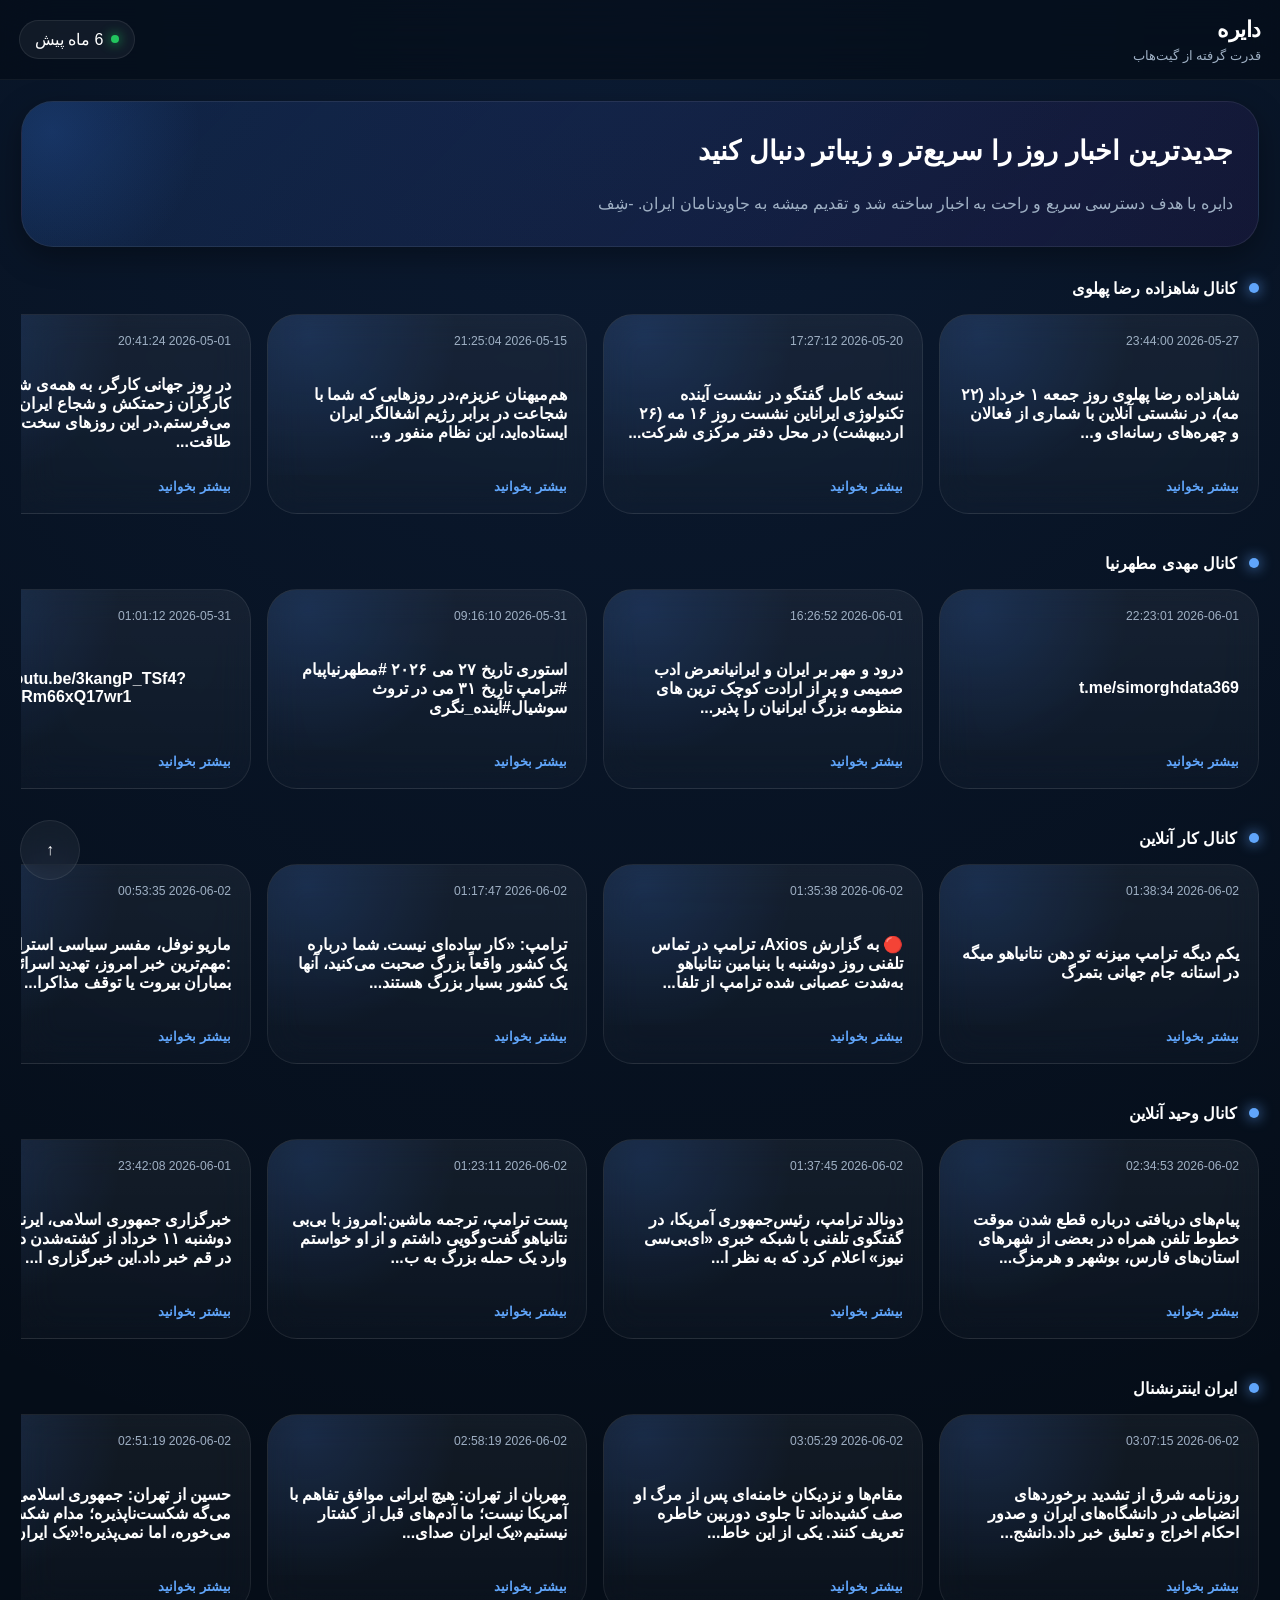
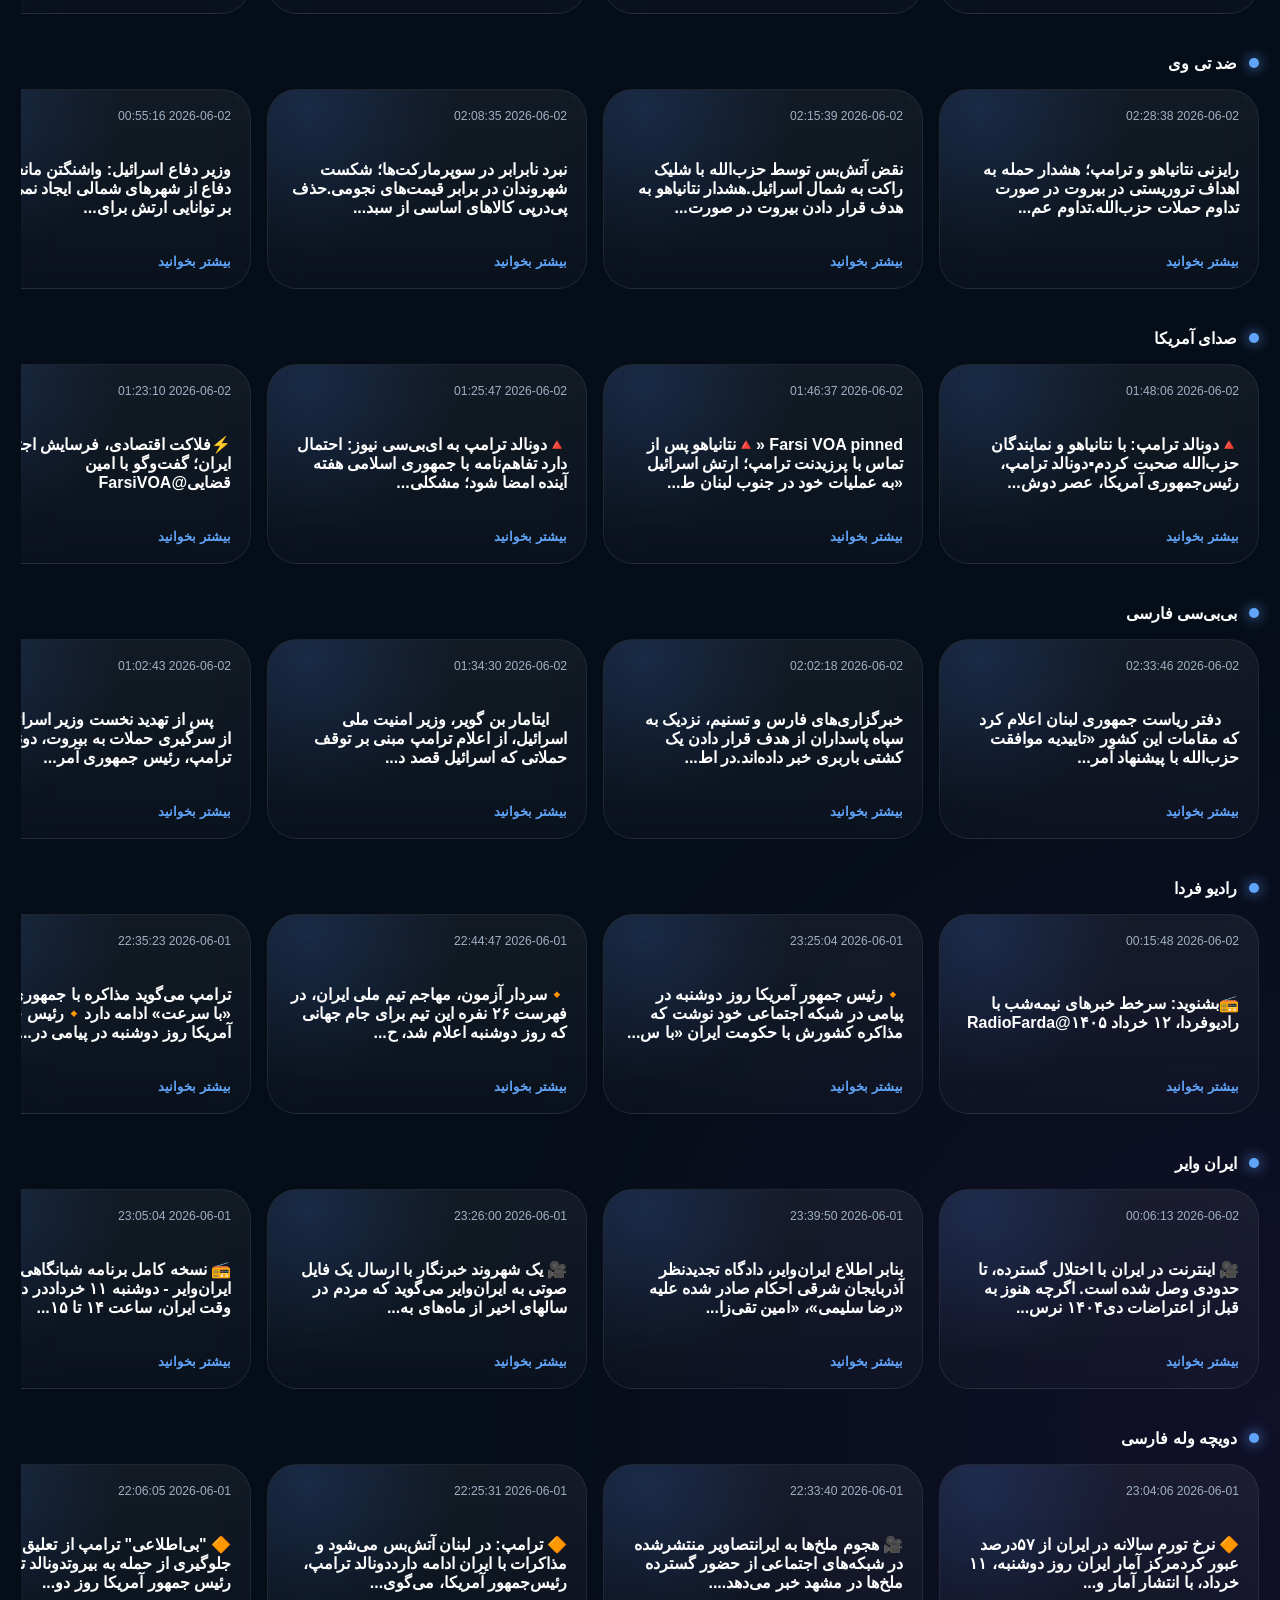
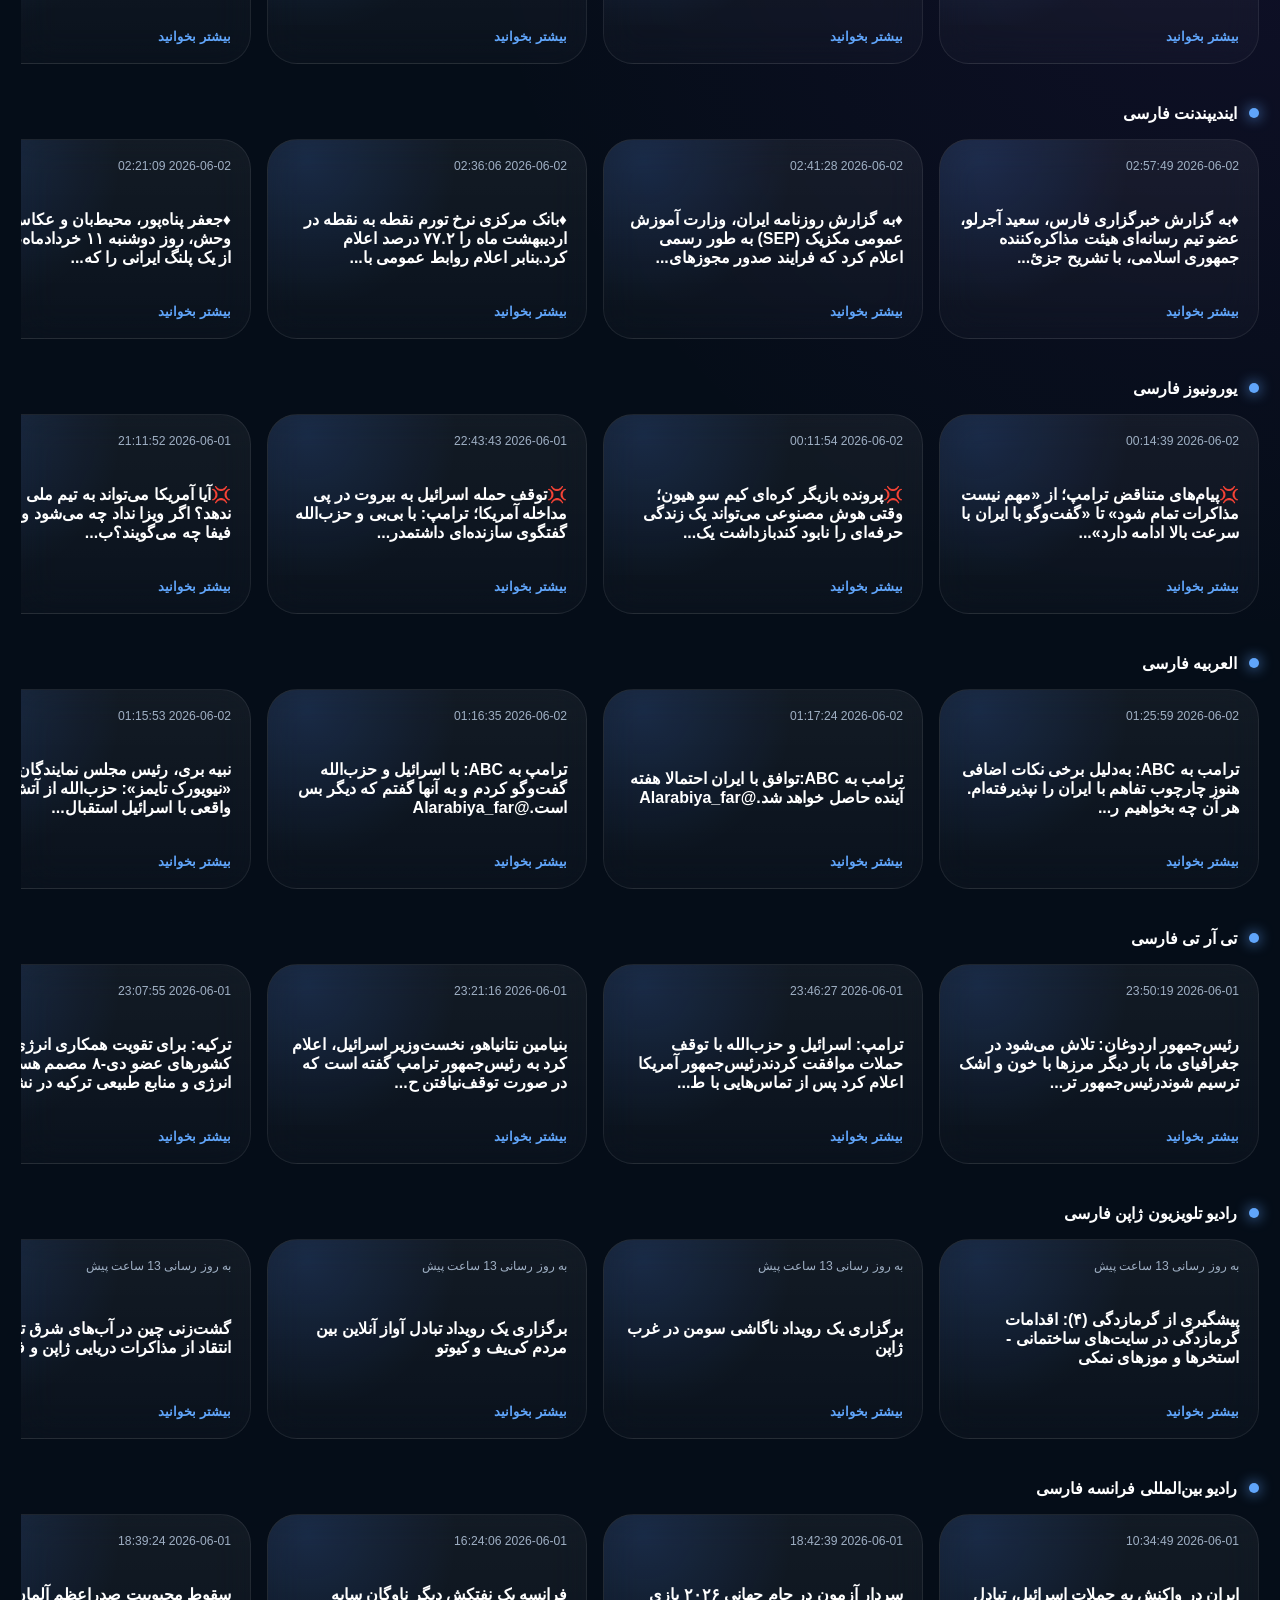
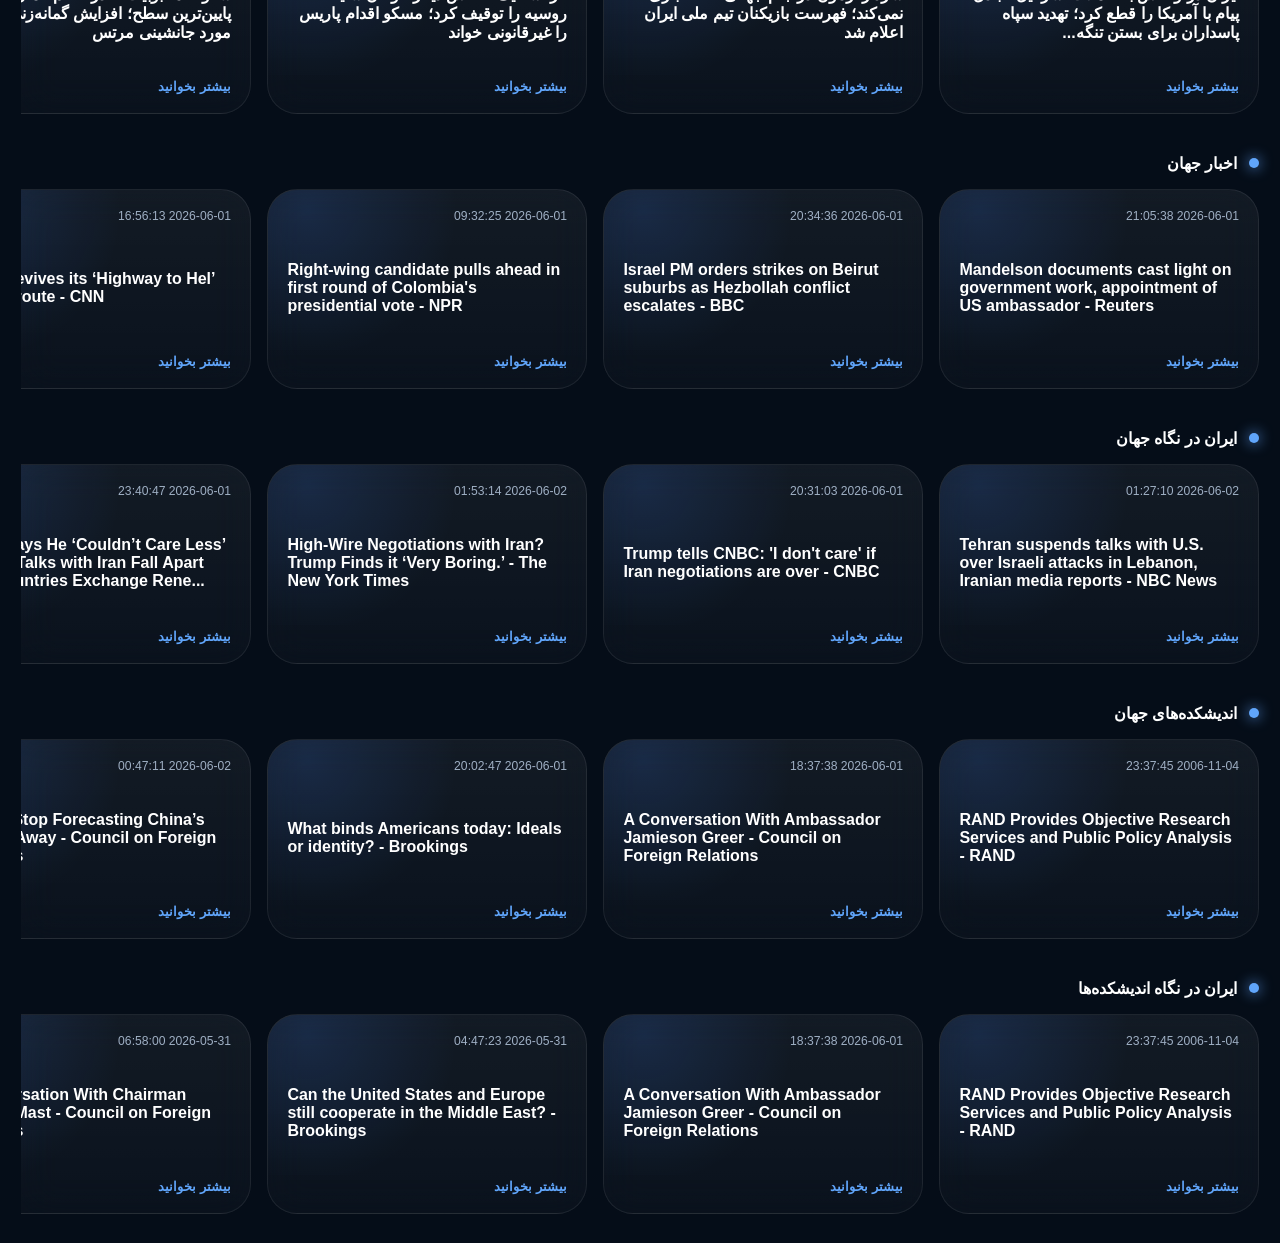
==== commit 33e2daff: "Schedule: feed updated" ====
--- a/Feeds/view/index.html
+++ b/Feeds/view/index.html
@@ -735,7 +735,7 @@
             <div class="live-badge">
                 <div class="live-dot"></div>
 
-                <span id="latest-update" data-time="2026-06-02 02:59:31">
+                <span id="latest-update" data-time="2026-06-02 03:07:41">
                     در حال بروزرسانی...
                 </span>
             </div>
@@ -2310,6 +2310,86 @@
     class="news-card"
         onclick='openNewsModal(
         `fa`,
+        `روزنامه شرق از تشدید برخوردهای انضباطی در دانشگاه‌های ایران و صدور احکام اخراج و تعلیق خبر داد.دانشج...`,
+        `روزنامه شرق از تشدید برخوردهای انضباطی در دانشگاه‌های ایران و صدور احکام اخراج و تعلیق خبر داد.دانشجویان می‌گویند این احکام با استناد به اتهاماتی از جمله فعالیت در فضای مجازی و برهم زدن نظم دانشگاه و بدون ارائه مستندات شفاف صادر شده است. گفت‌وگو با حسین قاضیان، جامعه‌شناس@iranintltv`,
+        `2026-06-02 03:07:15`,
+        `https://t.me/IranintlTV/340128`
+    )'
+>
+    <a style="display: block; position: relative; top: -250px; visibility: hidden;" id="7e77a3bf26a6"></a>
+
+    <div class="card-background-glow"></div>
+
+    <div class="card-top">
+
+        <div class="card-date">
+            2026-06-02 03:07:15
+        </div>
+
+    </div>
+
+    <div class="card-content">
+
+        <h2 class="card-title" style="">
+            روزنامه شرق از تشدید برخوردهای انضباطی در دانشگاه‌های ایران و صدور احکام اخراج و تعلیق خبر داد.دانشج...
+        </h2>
+
+    </div>
+
+    <div class="card-bottom">
+
+        <div class="read-more">
+            بیشتر بخوانید
+        </div>
+
+    </div>
+
+</article>
+
+<article
+    class="news-card"
+        onclick='openNewsModal(
+        `fa`,
+        `مقام‌ها و نزدیکان خامنه‌ای پس از مرگ او صف کشیده‌اند تا جلوی دوربین خاطره تعریف کنند. یکی از این خاط...`,
+        `مقام‌ها و نزدیکان خامنه‌ای پس از مرگ او صف کشیده‌اند تا جلوی دوربین خاطره تعریف کنند. یکی از این خاطره‌ها ادعا می‌کند که خامنه‌ای در سال ۱۳۸۲ برایش بشکن زده و با دست خود حرکتی شبیه «لایک» نشان داده است.این روایت تا چه اندازه واقعی است و چرا این روزها چنین خاطره‌هایی از رهبر پیشین جمهوری اسلامی بازگو می‌شود؟کامبیز حسینی در «برنامه» به این موضوع می‌پردازد.«یک ایران صدای شما را می‌شنود»دوشنبه تا پنجشنبه ۱۱ شب تهراناز تلویزیون ایران اینترنشنالتماشای نسخه کامل این قسمت از «برنامه» در یوتیوب:https://youtu.be/tuyTTtgx84o@iranintltv`,
+        `2026-06-02 03:05:29`,
+        `https://t.me/IranintlTV/340127`
+    )'
+>
+    <a style="display: block; position: relative; top: -250px; visibility: hidden;" id="5a73d19383de"></a>
+
+    <div class="card-background-glow"></div>
+
+    <div class="card-top">
+
+        <div class="card-date">
+            2026-06-02 03:05:29
+        </div>
+
+    </div>
+
+    <div class="card-content">
+
+        <h2 class="card-title" style="">
+            مقام‌ها و نزدیکان خامنه‌ای پس از مرگ او صف کشیده‌اند تا جلوی دوربین خاطره تعریف کنند. یکی از این خاط...
+        </h2>
+
+    </div>
+
+    <div class="card-bottom">
+
+        <div class="read-more">
+            بیشتر بخوانید
+        </div>
+
+    </div>
+
+</article>
+
+<article
+    class="news-card"
+        onclick='openNewsModal(
+        `fa`,
         `مهربان از تهران: هیچ ایرانی موافق تفاهم با آمریکا نیست؛ ما آدم‌های قبل از کشتار نیستیم«یک ایران صدای...`,
         `مهربان از تهران: هیچ ایرانی موافق تفاهم با آمریکا نیست؛ ما آدم‌های قبل از کشتار نیستیم«یک ایران صدای شما را می‌شنود»دوشنبه تا پنجشنبه ۱۱ شب تهراناز تلویزیون ایران اینترنشنالتماشای نسخه کامل این قسمت از «برنامه» در یوتیوب:https://youtu.be/tuyTTtgx84o@iranintltv`,
         `2026-06-02 02:58:19`,
@@ -2586,86 +2666,6 @@
 
 </article>
 
-<article
-    class="news-card"
-        onclick='openNewsModal(
-        `fa`,
-        `وزیر خارجه جمهوری اسلامی ادامه جنگ در لبنان را نقض آتش‌بس در همه جبهه‌ها دانسته است. در همین حال، نخ...`,
-        `وزیر خارجه جمهوری اسلامی ادامه جنگ در لبنان را نقض آتش‌بس در همه جبهه‌ها دانسته است. در همین حال، نخست‌وزیر اسرائیل از تشدید عملیات نظامی برای هدف قرار دادن زیرساخت‌های حزب‌الله خبر داد.@iranintltv`,
-        `2026-06-02 01:49:12`,
-        `https://t.me/IranintlTV/340119`
-    )'
->
-    <a style="display: block; position: relative; top: -250px; visibility: hidden;" id="78272a63e878"></a>
-
-    <div class="card-background-glow"></div>
-
-    <div class="card-top">
-
-        <div class="card-date">
-            2026-06-02 01:49:12
-        </div>
-
-    </div>
-
-    <div class="card-content">
-
-        <h2 class="card-title" style="">
-            وزیر خارجه جمهوری اسلامی ادامه جنگ در لبنان را نقض آتش‌بس در همه جبهه‌ها دانسته است. در همین حال، نخ...
-        </h2>
-
-    </div>
-
-    <div class="card-bottom">
-
-        <div class="read-more">
-            بیشتر بخوانید
-        </div>
-
-    </div>
-
-</article>
-
-<article
-    class="news-card"
-        onclick='openNewsModal(
-        `fa`,
-        `مراد ویسی، تحلیل‌گر ارشد ایران‌اینترنشنال، گفت: «تشدید حملات اسرائیل به حزب‌الله و گسترش جنگ در لبنا...`,
-        `مراد ویسی، تحلیل‌گر ارشد ایران‌اینترنشنال، گفت: «تشدید حملات اسرائیل به حزب‌الله و گسترش جنگ در لبنان، جمهوری اسلامی را در موقعیت دشواری قرار داده؛ چون همواره بر توقف جنگ در همه جبهه‌ها و گنجاندن لبنان و حزب‌الله در توافق کلی تاکید کرده بود. همزمان پیشروی ارتش اسرائیل تا رودخانه لیتانی و تصرف قلعه تاریخی شقیف و ارتفاعات آن، اهمیت نظامی و اطلاعاتی تحولات جنوب لبنان را برجسته‌تر کرده است.»@iranintltv`,
-        `2026-06-02 01:45:00`,
-        `https://t.me/IranintlTV/340118`
-    )'
->
-    <a style="display: block; position: relative; top: -250px; visibility: hidden;" id="d7f2bb91d6ba"></a>
-
-    <div class="card-background-glow"></div>
-
-    <div class="card-top">
-
-        <div class="card-date">
-            2026-06-02 01:45:00
-        </div>
-
-    </div>
-
-    <div class="card-content">
-
-        <h2 class="card-title" style="">
-            مراد ویسی، تحلیل‌گر ارشد ایران‌اینترنشنال، گفت: «تشدید حملات اسرائیل به حزب‌الله و گسترش جنگ در لبنا...
-        </h2>
-
-    </div>
-
-    <div class="card-bottom">
-
-        <div class="read-more">
-            بیشتر بخوانید
-        </div>
-
-    </div>
-
-</article>
-
     </div>
 
 </section>
@@ -7277,12 +7277,12 @@
         onclick='openNewsModal(
         `en`,
         `Mandelson documents cast light on government work, appointment of US ambassador - Reuters`,
-        `Mandelson documents cast light on government work, appointment of US ambassador&amp;nbsp;&amp;nbsp;Reuters&#x27;Beleaguered and bereft&#x27; - Mandelson messages reveal criticism of No 10&amp;nbsp;&amp;nbsp;BBCMore Mandelson files released in UK bring bad news for Starmer, but many questions remain unanswered&amp;nbsp;&amp;nbsp;NBC NewsMandelson Vowed U.K. ‘Would Never Regret’ Making Him Ambassador to U.S.&amp;nbsp;&amp;nbsp;The New York TimesMandelson files reveal a man for whom betrayal is a way of life | John Crace&amp;nbsp;&amp;nbsp;The Guardian`,
+        `Mandelson documents cast light on government work, appointment of US ambassador&amp;nbsp;&amp;nbsp;Reuters&#x27;Beleaguered and bereft&#x27; - Mandelson messages reveal criticism of No 10&amp;nbsp;&amp;nbsp;BBCMandelson Vowed U.K. ‘Would Never Regret’ Making Him Ambassador to U.S.&amp;nbsp;&amp;nbsp;The New York TimesMandelson files reveal a man for whom betrayal is a way of life | John Crace&amp;nbsp;&amp;nbsp;The GuardianMandelson files expose criticism of Starmer’s ‘advance/buckle’ premiership&amp;nbsp;&amp;nbsp;Financial Times`,
         `2026-06-01 21:05:38`,
         `https://news.google.com/rss/articles/[base64]?oc=5`
     )'
 >
-    <a style="display: block; position: relative; top: -250px; visibility: hidden;" id="3656c579975d"></a>
+    <a style="display: block; position: relative; top: -250px; visibility: hidden;" id="abd67b98f80f"></a>
 
     <div class="card-background-glow"></div>
 
@@ -7357,12 +7357,12 @@
         onclick='openNewsModal(
         `en`,
         `Right-wing candidate pulls ahead in first round of Colombia&#x27;s presidential vote - NPR`,
-        `Right-wing candidate pulls ahead in first round of Colombia&#x27;s presidential vote&amp;nbsp;&amp;nbsp;NPRColombian presidency goes to runoff election that could redefine relations with the US&amp;nbsp;&amp;nbsp;CNNTrump Stands to Gain an Important Ally in Colombia’s Upcoming Election&amp;nbsp;&amp;nbsp;The New York TimesColombia Is Facing a Dangerous Political Showdown&amp;nbsp;&amp;nbsp;Bloomberg.comOpinion | The High Stakes in Colombia’s Presidential Runoff&amp;nbsp;&amp;nbsp;WSJ`,
+        `Right-wing candidate pulls ahead in first round of Colombia&#x27;s presidential vote&amp;nbsp;&amp;nbsp;NPRColombian presidency goes to runoff election that could redefine relations with the US&amp;nbsp;&amp;nbsp;CNNTrump Stands to Gain an Important Ally in Colombia’s Upcoming Election&amp;nbsp;&amp;nbsp;The New York TimesColombia’s populist, Bukele-loving right looks likely to win power&amp;nbsp;&amp;nbsp;The EconomistColombia Is Facing a Dangerous Political Showdown&amp;nbsp;&amp;nbsp;Bloomberg.com`,
         `2026-06-01 09:32:25`,
         `https://news.google.com/rss/articles/CBMiiwFBVV95cUxNbFpRUHRsSGt5ZlBWS0E1ZTRoS1AxM2kySzdvNFJCeHdhcHdzUW5BSkltOW9rZUs2WXVIbTY3bjZ3VV9KcFlJcll5ZjBGQklIb3dicjZxLWl2ZDE1ak54MVBYNzY2bEEyLS04RHdPVldXYVBVY0lDSGd5S1E4czVrUkNTaXAwSEFVVG5N?oc=5`
     )'
 >
-    <a style="display: block; position: relative; top: -250px; visibility: hidden;" id="cf8806150d36"></a>
+    <a style="display: block; position: relative; top: -250px; visibility: hidden;" id="e580f0f59e3a"></a>
 
     <div class="card-background-glow"></div>
 
@@ -7596,20 +7596,20 @@
     class="news-card"
         onclick='openNewsModal(
         `en`,
-        `EU approves strictest-ever migration law, including return hubs - Euronews.com`,
-        `EU approves strictest-ever migration law, including return hubs&amp;nbsp;&amp;nbsp;Euronews.comHardening views on migrants push Europe toward Trump-like tactics&amp;nbsp;&amp;nbsp;The Washington PostEU paves way to allow migrant deportation to centres outside bloc&amp;nbsp;&amp;nbsp;ReutersCouncil and Parliament reach deal on returns of illegally staying third-country nationals&amp;nbsp;&amp;nbsp;consilium.europa.euEU reaches deal on &#x27;return hubs&#x27; for rejected asylum seekers&amp;nbsp;&amp;nbsp;DW.com`,
-        `2026-06-01 23:41:47`,
-        `https://news.google.com/rss/articles/[base64]?oc=5`
-    )'
->
-    <a style="display: block; position: relative; top: -250px; visibility: hidden;" id="4ff92786bd1d"></a>
-
-    <div class="card-background-glow"></div>
-
-    <div class="card-top">
-
-        <div class="card-date">
-            2026-06-01 23:41:47
+        `Hardening views on migrants push Europe toward Trump-like tactics - The Washington Post`,
+        `Hardening views on migrants push Europe toward Trump-like tactics&amp;nbsp;&amp;nbsp;The Washington PostEU paves way to allow migrant deportation to centres outside bloc&amp;nbsp;&amp;nbsp;ReutersEU approves strictest-ever migration law, including return hubs&amp;nbsp;&amp;nbsp;Euronews.comCouncil and Parliament reach deal on returns of illegally staying third-country nationals&amp;nbsp;&amp;nbsp;consilium.europa.euEU reaches deal on &#x27;return hubs&#x27; for rejected asylum seekers&amp;nbsp;&amp;nbsp;DW.com`,
+        `2026-06-02 03:01:07`,
+        `https://news.google.com/rss/articles/[base64]?oc=5`
+    )'
+>
+    <a style="display: block; position: relative; top: -250px; visibility: hidden;" id="7bfb651675e1"></a>
+
+    <div class="card-background-glow"></div>
+
+    <div class="card-top">
+
+        <div class="card-date">
+            2026-06-02 03:01:07
         </div>
 
     </div>
@@ -7617,7 +7617,7 @@
     <div class="card-content">
 
         <h2 class="card-title" style="direction: ltr; text-align: left;">
-            EU approves strictest-ever migration law, including return hubs - Euronews.com
+            Hardening views on migrants push Europe toward Trump-like tactics - The Washington Post
         </h2>
 
     </div>
@@ -7738,6 +7738,46 @@
     class="news-card"
         onclick='openNewsModal(
         `en`,
+        `High-Wire Negotiations with Iran? Trump Finds it ‘Very Boring.’ - The New York Times`,
+        `High-Wire Negotiations with Iran? Trump Finds it ‘Very Boring.’&amp;nbsp;&amp;nbsp;The New York Times`,
+        `2026-06-02 01:53:14`,
+        `https://news.google.com/rss/articles/CBMiigFBVV95cUxOZzh0UHhtenN6X05rUmswRDNDTWNaelgyNVlVOXdJV0ZnMVRSZWcycV84WmE0VlpWRGthSmlqRlJya2hMazJ0aC1IaVBrYTN3ci1fNmQ4QTg3dEpiUDgxbExoQlBkaXJIODFvZm9GWnUtV0lvNG5XOUxnYkZMaVljOEl3bjc0WFNGOHc?oc=5`
+    )'
+>
+    <a style="display: block; position: relative; top: -250px; visibility: hidden;" id="48abebbf7e62"></a>
+
+    <div class="card-background-glow"></div>
+
+    <div class="card-top">
+
+        <div class="card-date">
+            2026-06-02 01:53:14
+        </div>
+
+    </div>
+
+    <div class="card-content">
+
+        <h2 class="card-title" style="direction: ltr; text-align: left;">
+            High-Wire Negotiations with Iran? Trump Finds it ‘Very Boring.’ - The New York Times
+        </h2>
+
+    </div>
+
+    <div class="card-bottom">
+
+        <div class="read-more">
+            بیشتر بخوانید
+        </div>
+
+    </div>
+
+</article>
+
+<article
+    class="news-card"
+        onclick='openNewsModal(
+        `en`,
         `Trump Says He ‘Couldn’t Care Less’ if Peace Talks with Iran Fall Apart After Countries Exchange Rene...`,
         `Trump Says He ‘Couldn’t Care Less’ if Peace Talks with Iran Fall Apart After Countries Exchange Renewed Strikes&amp;nbsp;&amp;nbsp;Time Magazine`,
         `2026-06-01 23:40:47`,
@@ -7858,6 +7898,46 @@
     class="news-card"
         onclick='openNewsModal(
         `en`,
+        `Trump Says Israel and Hezbollah Have Agreed ‘All Shooting Will Stop’ - WSJ`,
+        `Trump Says Israel and Hezbollah Have Agreed ‘All Shooting Will Stop’&amp;nbsp;&amp;nbsp;WSJ`,
+        `2026-06-01 23:21:00`,
+        `https://news.google.com/rss/articles/[base64]?oc=5`
+    )'
+>
+    <a style="display: block; position: relative; top: -250px; visibility: hidden;" id="336eb4bd6649"></a>
+
+    <div class="card-background-glow"></div>
+
+    <div class="card-top">
+
+        <div class="card-date">
+            2026-06-01 23:21:00
+        </div>
+
+    </div>
+
+    <div class="card-content">
+
+        <h2 class="card-title" style="direction: ltr; text-align: left;">
+            Trump Says Israel and Hezbollah Have Agreed ‘All Shooting Will Stop’ - WSJ
+        </h2>
+
+    </div>
+
+    <div class="card-bottom">
+
+        <div class="read-more">
+            بیشتر بخوانید
+        </div>
+
+    </div>
+
+</article>
+
+<article
+    class="news-card"
+        onclick='openNewsModal(
+        `en`,
         `An End to the War With Iran Was in Reach—and Trump Just Kept Sabotaging It - Slate Magazine`,
         `An End to the War With Iran Was in Reach—and Trump Just Kept Sabotaging It&amp;nbsp;&amp;nbsp;Slate Magazine`,
         `2026-06-02 00:14:00`,
@@ -7898,20 +7978,20 @@
     class="news-card"
         onclick='openNewsModal(
         `en`,
-        `Lebanon says Hezbollah agrees reciprocal halt to attacks on Israel - BBC`,
-        `Lebanon says Hezbollah agrees reciprocal halt to attacks on Israel&amp;nbsp;&amp;nbsp;BBC`,
-        `2026-06-02 00:57:01`,
-        `https://news.google.com/rss/articles/CBMiWkFVX3lxTFBoSFJuTDNIQXUzOFVWYjV3U1piUlRwamFOTHp4WnE3WXRGSFpfX0hvMnAyRFd0eXBJY0tuM3AwQnZWUW1tV281TmhYWDlLSGcwMkZnX1VSam5Edw?oc=5`
-    )'
->
-    <a style="display: block; position: relative; top: -250px; visibility: hidden;" id="325488167337"></a>
-
-    <div class="card-background-glow"></div>
-
-    <div class="card-top">
-
-        <div class="card-date">
-            2026-06-02 00:57:01
+        `Trump says ‘I don’t care’ if Iran talks over: ‘They started to get very boring’ - The Hill`,
+        `Trump says ‘I don’t care’ if Iran talks over: ‘They started to get very boring’&amp;nbsp;&amp;nbsp;The Hill`,
+        `2026-06-02 01:07:00`,
+        `https://news.google.com/rss/articles/[base64]?oc=5`
+    )'
+>
+    <a style="display: block; position: relative; top: -250px; visibility: hidden;" id="5c0ca936b35a"></a>
+
+    <div class="card-background-glow"></div>
+
+    <div class="card-top">
+
+        <div class="card-date">
+            2026-06-02 01:07:00
         </div>
 
     </div>
@@ -7919,87 +7999,7 @@
     <div class="card-content">
 
         <h2 class="card-title" style="direction: ltr; text-align: left;">
-            Lebanon says Hezbollah agrees reciprocal halt to attacks on Israel - BBC
-        </h2>
-
-    </div>
-
-    <div class="card-bottom">
-
-        <div class="read-more">
-            بیشتر بخوانید
-        </div>
-
-    </div>
-
-</article>
-
-<article
-    class="news-card"
-        onclick='openNewsModal(
-        `en`,
-        `Australia says its wheat output will be shrunk by Iran war costs, dry weather - Reuters`,
-        `Australia says its wheat output will be shrunk by Iran war costs, dry weather&amp;nbsp;&amp;nbsp;Reuters`,
-        `2026-06-02 02:11:44`,
-        `https://news.google.com/rss/articles/[base64]?oc=5`
-    )'
->
-    <a style="display: block; position: relative; top: -250px; visibility: hidden;" id="c03df1ae9e77"></a>
-
-    <div class="card-background-glow"></div>
-
-    <div class="card-top">
-
-        <div class="card-date">
-            2026-06-02 02:11:44
-        </div>
-
-    </div>
-
-    <div class="card-content">
-
-        <h2 class="card-title" style="direction: ltr; text-align: left;">
-            Australia says its wheat output will be shrunk by Iran war costs, dry weather - Reuters
-        </h2>
-
-    </div>
-
-    <div class="card-bottom">
-
-        <div class="read-more">
-            بیشتر بخوانید
-        </div>
-
-    </div>
-
-</article>
-
-<article
-    class="news-card"
-        onclick='openNewsModal(
-        `en`,
-        `Iran warns Israeli attacks in Lebanon and Gaza threaten US ceasefire talks - Al Jazeera`,
-        `Iran warns Israeli attacks in Lebanon and Gaza threaten US ceasefire talks&amp;nbsp;&amp;nbsp;Al Jazeera`,
-        `2026-06-01 23:03:48`,
-        `https://news.google.com/rss/articles/[base64]?oc=5`
-    )'
->
-    <a style="display: block; position: relative; top: -250px; visibility: hidden;" id="f837507d7839"></a>
-
-    <div class="card-background-glow"></div>
-
-    <div class="card-top">
-
-        <div class="card-date">
-            2026-06-01 23:03:48
-        </div>
-
-    </div>
-
-    <div class="card-content">
-
-        <h2 class="card-title" style="direction: ltr; text-align: left;">
-            Iran warns Israeli attacks in Lebanon and Gaza threaten US ceasefire talks - Al Jazeera
+            Trump says ‘I don’t care’ if Iran talks over: ‘They started to get very boring’ - The Hill
         </h2>
 
     </div>
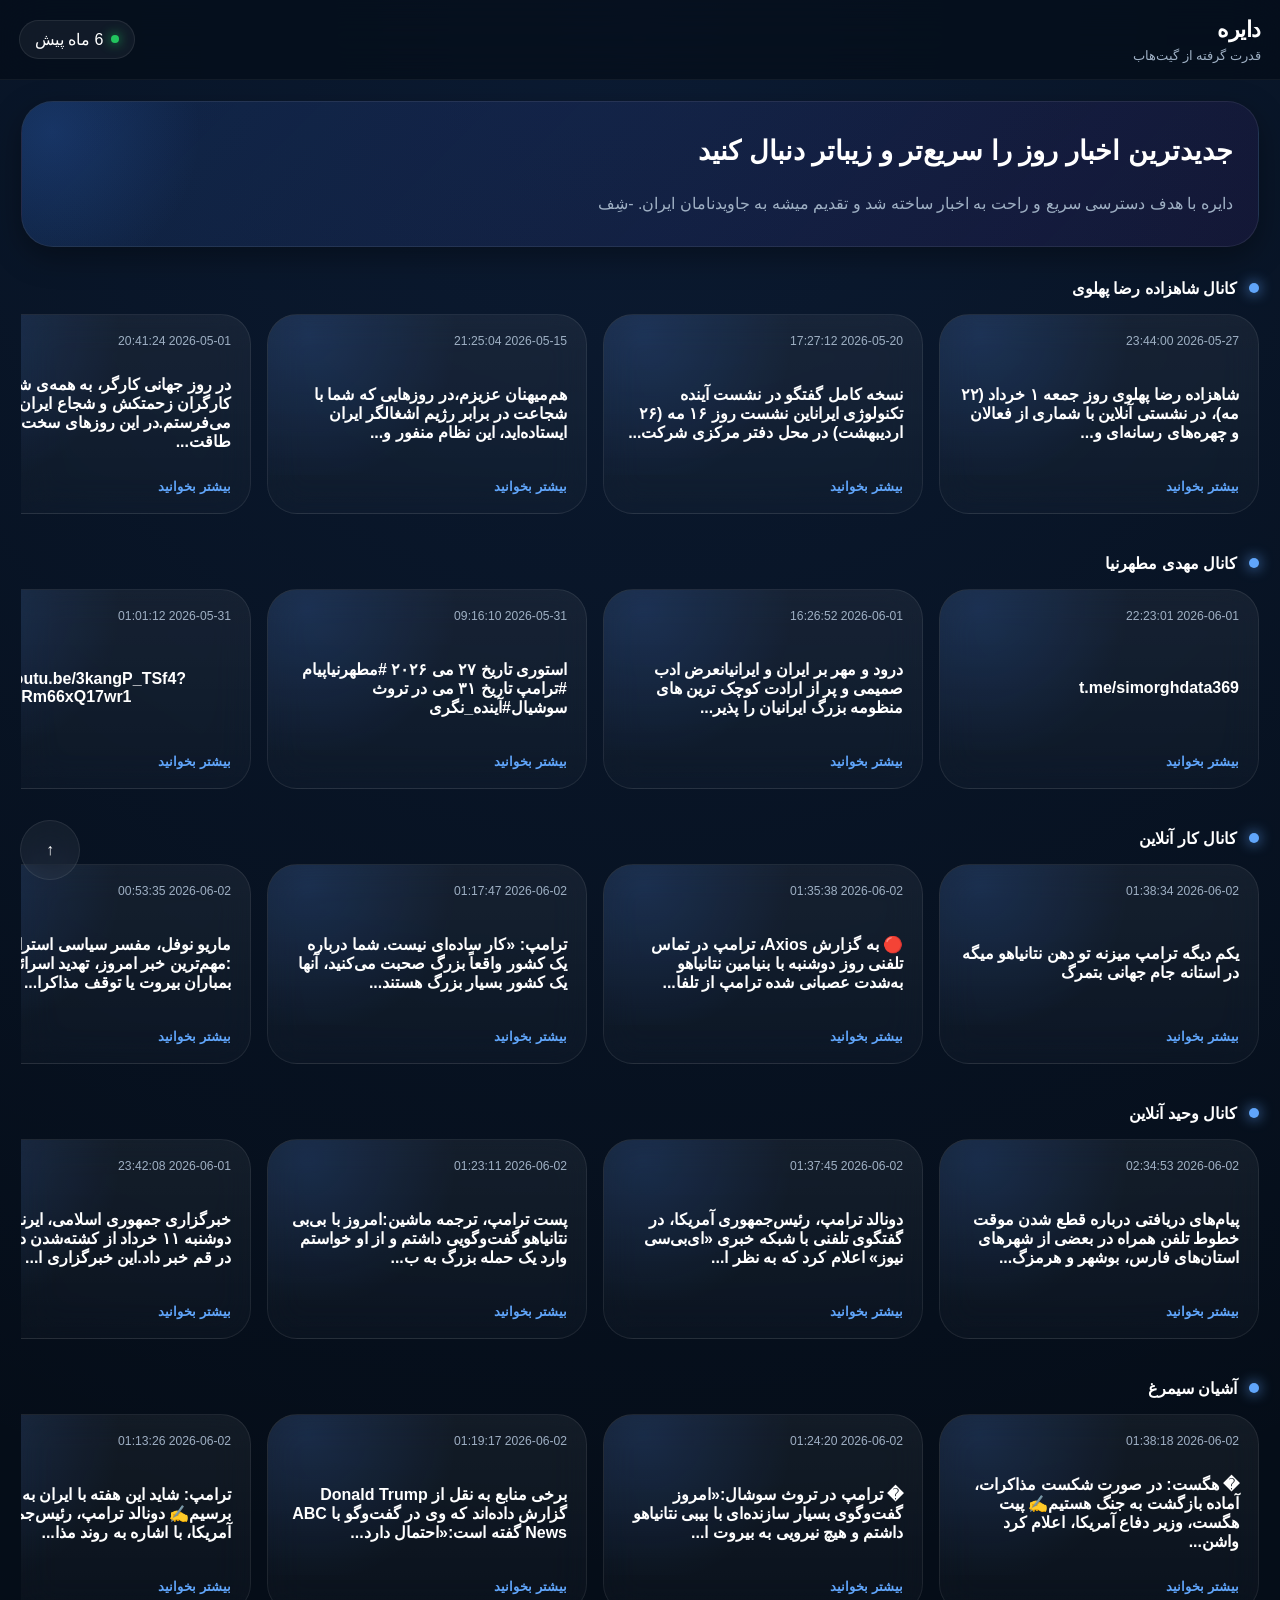
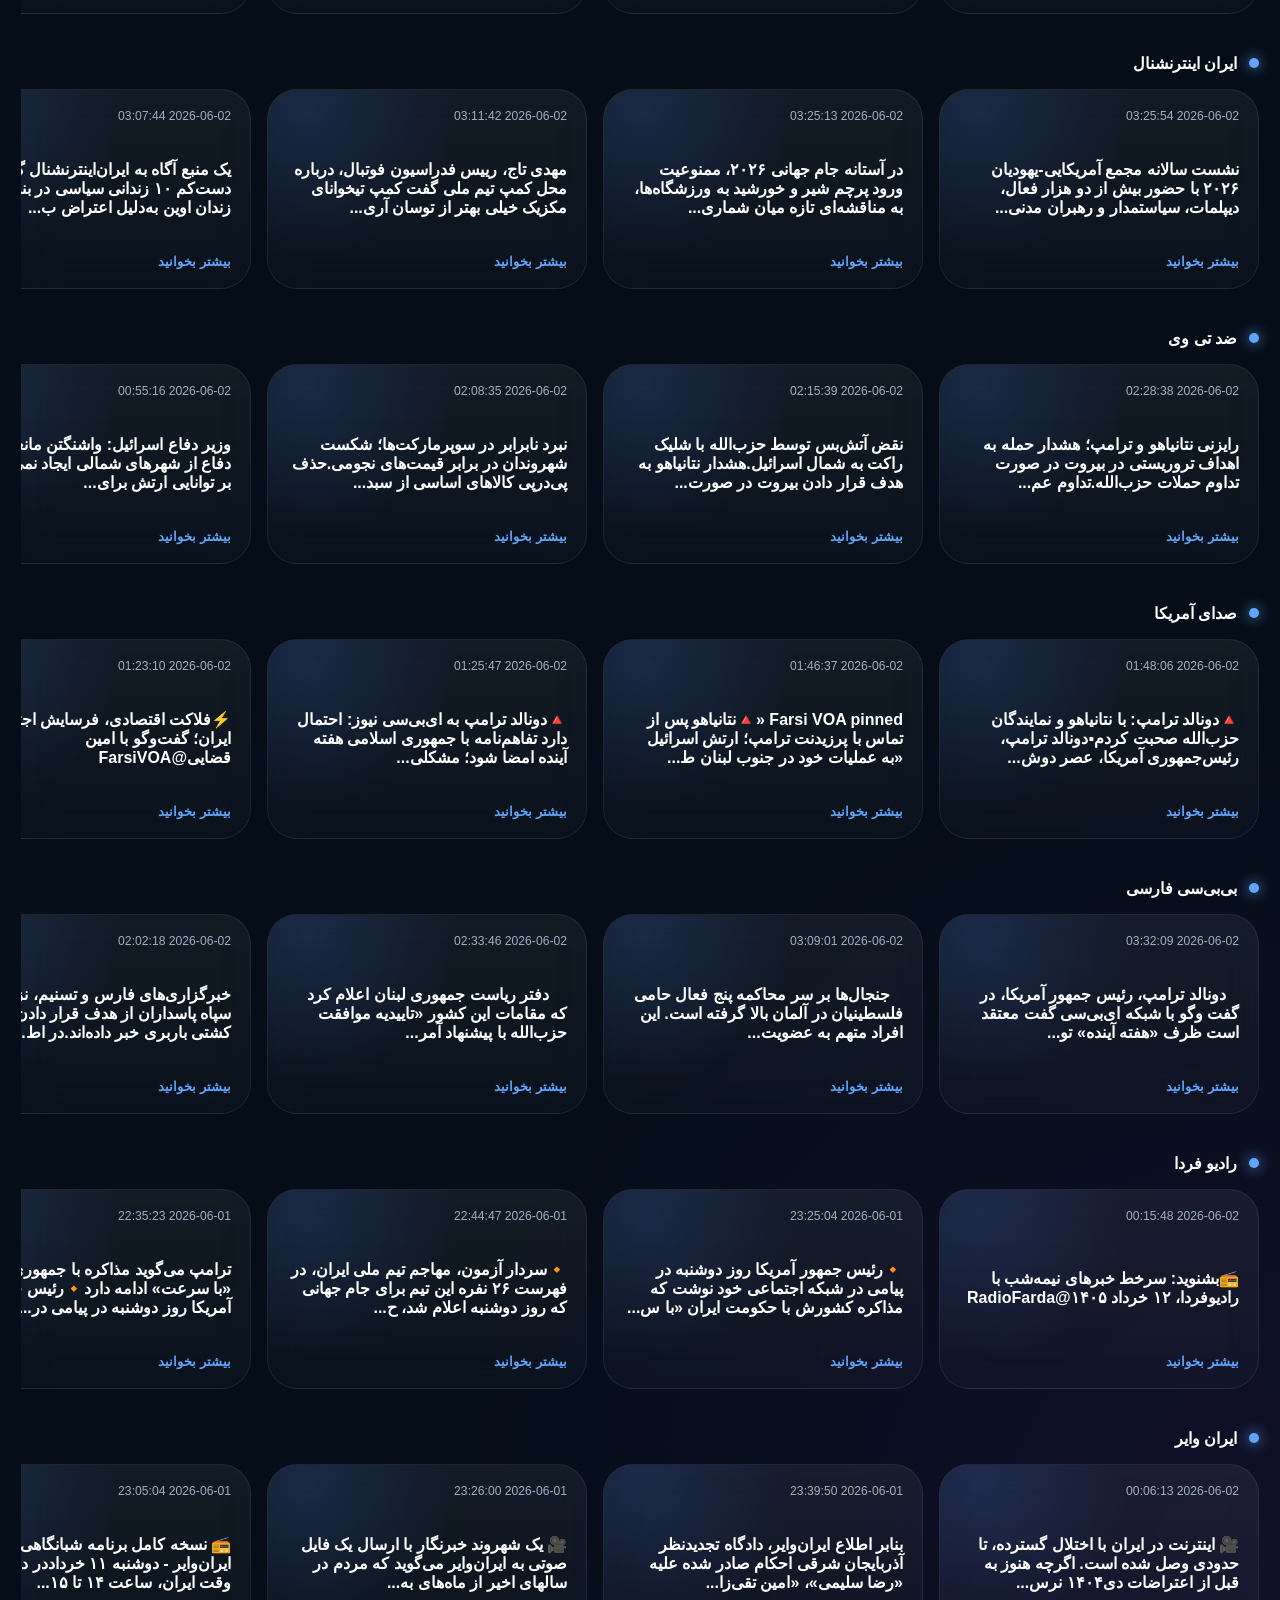
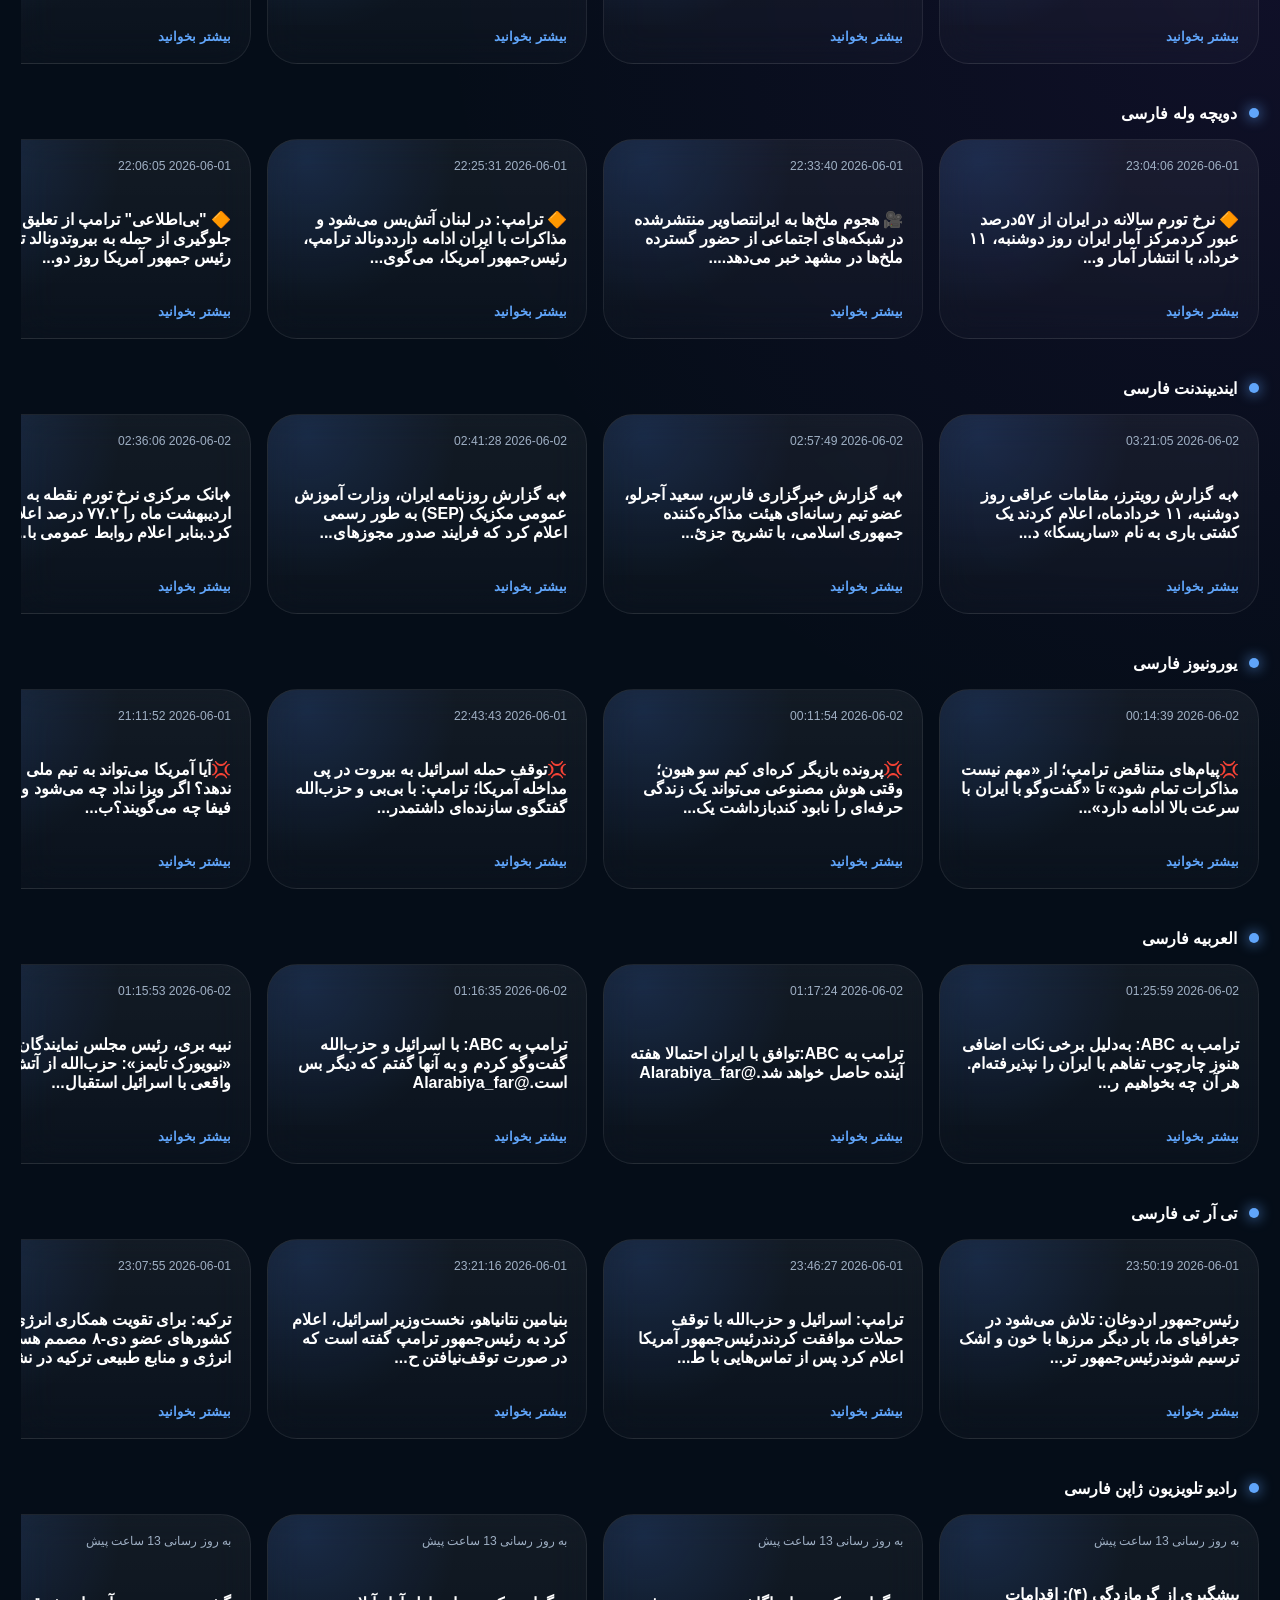
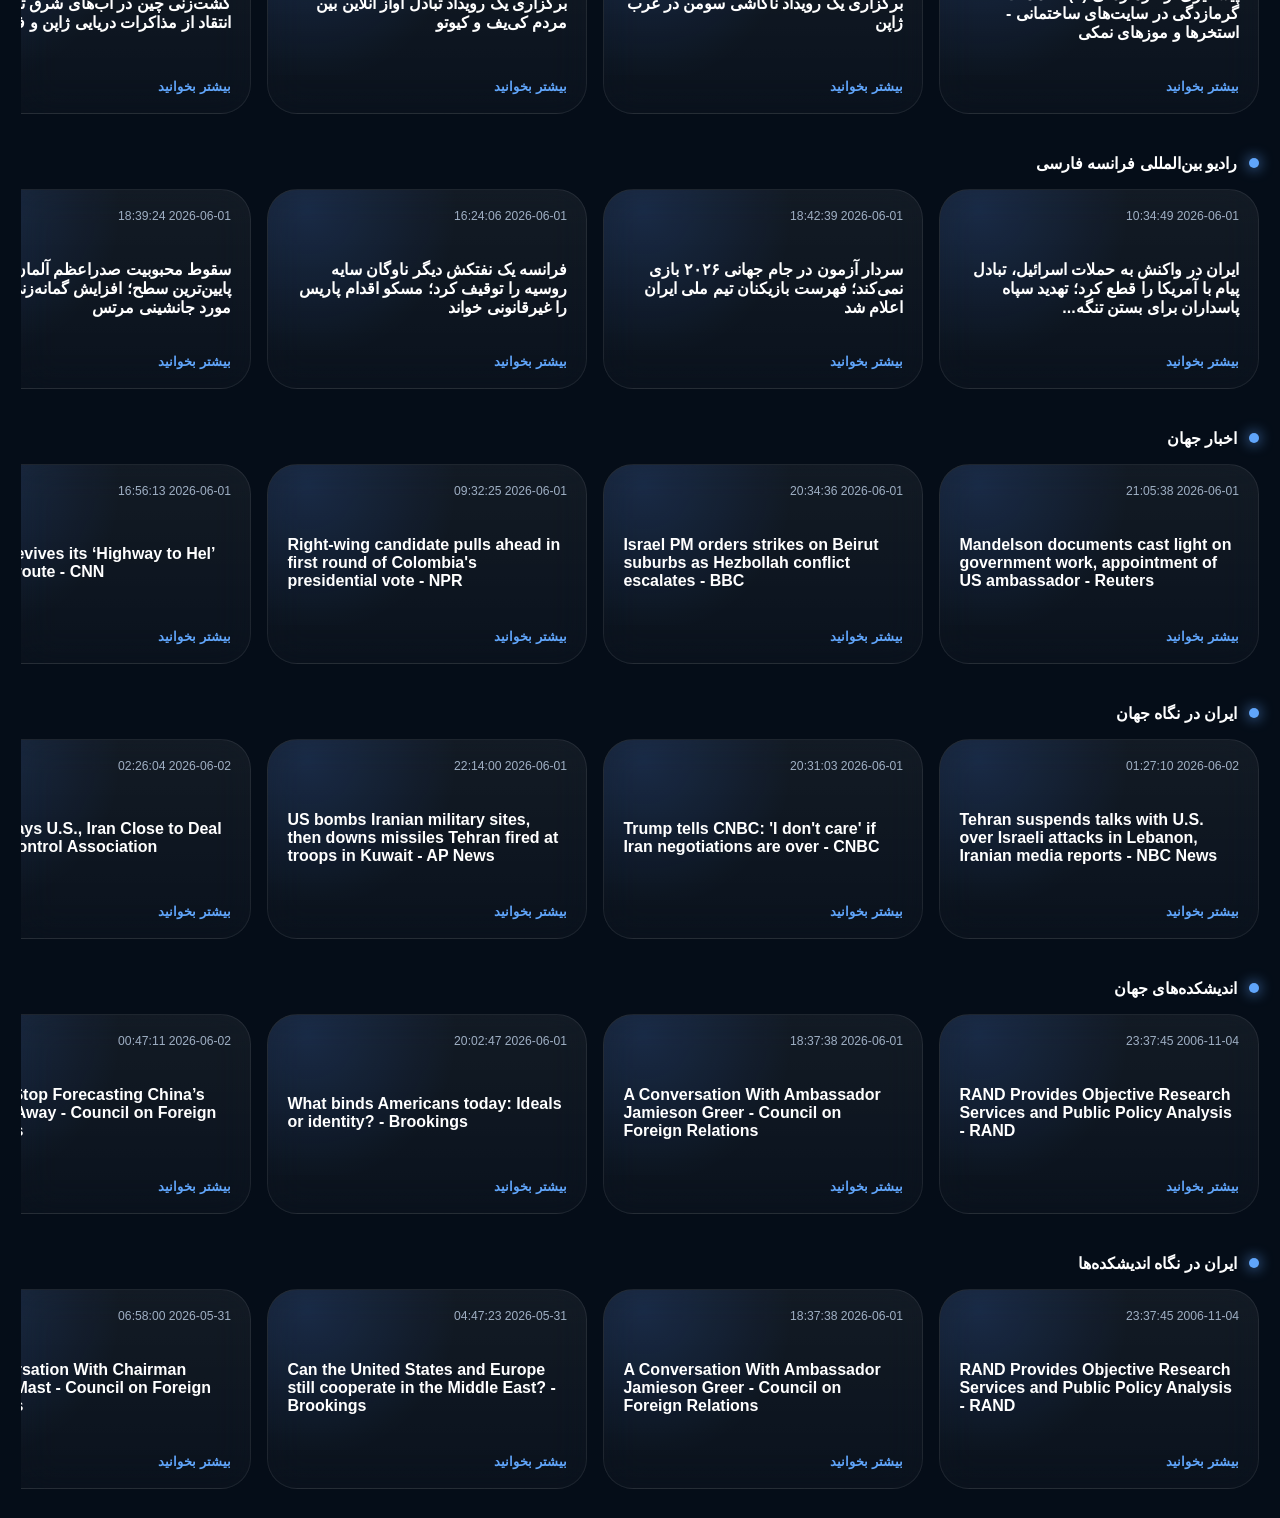
==== commit d3154f3d: "Schedule: feed updated" ====
--- a/Feeds/view/index.html
+++ b/Feeds/view/index.html
@@ -735,7 +735,7 @@
             <div class="live-badge">
                 <div class="live-dot"></div>
 
-                <span id="latest-update" data-time="2026-06-02 03:07:41">
+                <span id="latest-update" data-time="2026-06-02 03:38:50">
                     در حال بروزرسانی...
                 </span>
             </div>
@@ -2297,6 +2297,388 @@
             <div class="feed-indicator"></div>
 
             <div class="feed-title">
+                آشیان سیمرغ
+            </div>
+
+        </div>
+
+    </div>
+
+    <div class="feed-carousel">
+        
+<article
+    class="news-card"
+        onclick='openNewsModal(
+        `fa`,
+        `� هگست: در صورت شکست مذاکرات، آماده بازگشت به جنگ هستیم✍️ پیت هگست، وزیر دفاع آمریکا، اعلام کرد واشن...`,
+        `� هگست: در صورت شکست مذاکرات، آماده بازگشت به جنگ هستیم✍️ پیت هگست، وزیر دفاع آمریکا، اعلام کرد واشنگتن در صورت به نتیجه نرسیدن مذاکرات، آمادگی کامل برای ازسرگیری عملیات نظامی را دارد.هگست در سخنانی در اجلاس امنیتی شانگری‌لا در سنگاپور تأکید کرد:«اگر شرایط ایجاب کند، توانایی و آمادگی لازم برای بازگشت به عملیات نظامی را داریم.»وزیر دفاع آمریکا همچنین مدعی شد که ذخایر تسلیحاتی و ظرفیت عملیاتی ارتش آمریکا برای مدیریت هم‌زمان چندین بحران در مناطق مختلف جهان کافی است.این اظهارات در حالی مطرح می‌شود که رایزنی‌های دیپلماتیک درباره ایران، تحولات لبنان و امنیت مسیرهای راهبردی انرژی همچنان ادامه دارد و واشنگتن هم‌زمان بر حفظ گزینه نظامی تأکید می‌کند.🔹 آشیان سیمرغ | رصد تحولات راهبردی جهانبا دکتر مهدی مطهر نیا@simorghdata369هگست تصریح کرده آمریکا «بیش از هر زمان دیگری توان بازگشت به عملیات نظامی را دارد» و در صورت شکست روند دیپلماتیک، گزینه نظامی همچنان روی میز خواهد بود@simorghdata369`,
+        `2026-06-02 01:38:18`,
+        `https://t.me/simorghdata369/26`
+    )'
+>
+    <a style="display: block; position: relative; top: -250px; visibility: hidden;" id="31b5db870411"></a>
+
+    <div class="card-background-glow"></div>
+
+    <div class="card-top">
+
+        <div class="card-date">
+            2026-06-02 01:38:18
+        </div>
+
+    </div>
+
+    <div class="card-content">
+
+        <h2 class="card-title" style="">
+            � هگست: در صورت شکست مذاکرات، آماده بازگشت به جنگ هستیم✍️ پیت هگست، وزیر دفاع آمریکا، اعلام کرد واشن...
+        </h2>
+
+    </div>
+
+    <div class="card-bottom">
+
+        <div class="read-more">
+            بیشتر بخوانید
+        </div>
+
+    </div>
+
+</article>
+
+<article
+    class="news-card"
+        onclick='openNewsModal(
+        `fa`,
+        `� ترامپ در تروث سوشال:«امروز گفت‌وگوی بسیار سازنده‌ای با بیبی نتانیاهو داشتم و هیچ نیرویی به بیروت ا...`,
+        `� ترامپ در تروث سوشال:«امروز گفت‌وگوی بسیار سازنده‌ای با بیبی نتانیاهو داشتم و هیچ نیرویی به بیروت اعزام نخواهد شد؛ نیروهایی که در مسیر بودند نیز بازگردانده شدند.همچنین از طریق نمایندگان بلندپایه با حزب‌الله گفت‌وگو شد و آنها پذیرفتند همه تیراندازی‌ها متوقف شود؛ اسرائیل به آنها حمله نکند و آنها نیز به اسرائیل حمله نکنند.باید دید این وضعیت چه مدت دوام خواهد داشت، اما امیدواریم دائمی باشد.»🔹این اظهارات توسط ترامپ در Truth Social منتشر شده و رسانه‌های بین‌المللی از جمله Reuters، AP و Times of Israel آن را بازتاب داده‌اند. با این حال، گزارش‌ها نشان می‌دهد وضعیت میدانی همچنان شکننده است و درباره اجرای کامل آتش‌بس ابهام‌هایی وجود دارد. آشیان سیمرغ رصد تحولات راهبردی جهانتحلیل خبر با دکتر مهدی مطهر نیا zal@simorghdata369`,
+        `2026-06-02 01:24:20`,
+        `https://t.me/simorghdata369/25`
+    )'
+>
+    <a style="display: block; position: relative; top: -250px; visibility: hidden;" id="f7fe0e0c95c5"></a>
+
+    <div class="card-background-glow"></div>
+
+    <div class="card-top">
+
+        <div class="card-date">
+            2026-06-02 01:24:20
+        </div>
+
+    </div>
+
+    <div class="card-content">
+
+        <h2 class="card-title" style="">
+            � ترامپ در تروث سوشال:«امروز گفت‌وگوی بسیار سازنده‌ای با بیبی نتانیاهو داشتم و هیچ نیرویی به بیروت ا...
+        </h2>
+
+    </div>
+
+    <div class="card-bottom">
+
+        <div class="read-more">
+            بیشتر بخوانید
+        </div>
+
+    </div>
+
+</article>
+
+<article
+    class="news-card"
+        onclick='openNewsModal(
+        `fa`,
+        `برخی منابع به نقل از Donald Trump گزارش داده‌اند که وی در گفت‌وگو با ABC News گفته است:«احتمال دارد...`,
+        `برخی منابع به نقل از Donald Trump گزارش داده‌اند که وی در گفت‌وگو با ABC News گفته است:«احتمال دارد طی یک هفته آینده با ایران به توافق برسیم؛ همه چیز بسیار خوب پیش می‌رود و یک توافق صلح با ایران می‌تواند حتی بهتر از یک پیروزی نظامی باشد.»تا این لحظه، متن کامل این اظهارات در منابع معتبر به‌صورت مستقل تأیید نشده zal@simorghdata369`,
+        `2026-06-02 01:19:17`,
+        `https://t.me/simorghdata369/24`
+    )'
+>
+    <a style="display: block; position: relative; top: -250px; visibility: hidden;" id="763c73fb10fc"></a>
+
+    <div class="card-background-glow"></div>
+
+    <div class="card-top">
+
+        <div class="card-date">
+            2026-06-02 01:19:17
+        </div>
+
+    </div>
+
+    <div class="card-content">
+
+        <h2 class="card-title" style="">
+            برخی منابع به نقل از Donald Trump گزارش داده‌اند که وی در گفت‌وگو با ABC News گفته است:«احتمال دارد...
+        </h2>
+
+    </div>
+
+    <div class="card-bottom">
+
+        <div class="read-more">
+            بیشتر بخوانید
+        </div>
+
+    </div>
+
+</article>
+
+<article
+    class="news-card"
+        onclick='openNewsModal(
+        `fa`,
+        `ترامپ: شاید این هفته با ایران به توافق برسیم✍️ دونالد ترامپ، رئیس‌جمهور آمریکا، با اشاره به روند مذا...`,
+        `ترامپ: شاید این هفته با ایران به توافق برسیم✍️ دونالد ترامپ، رئیس‌جمهور آمریکا، با اشاره به روند مذاکرات با ایران اعلام کرد که احتمال دستیابی به توافق میان دو طرف در روزهای آینده وجود دارد.ترامپ با تأکید بر اینکه تهران خواهان رسیدن به یک توافق است، گفت: «گفت‌وگوها مثبت بوده و این احتمال وجود دارد که شاید همین هفته به توافق برسیم.»رئیس‌جمهور آمریکا همچنین مدعی شد هرگونه توافق احتمالی باید در راستای منافع ایالات متحده و متحدانش باشد.این اظهارات در حالی مطرح می‌شود که تحرکات دیپلماتیک پیرامون پرونده ایران، امنیت منطقه و مسیرهای راهبردی انرژی در خلیج فارس وارد مرحله حساسی شده است.🔹 آشیان سیمرغ | رصد تحولات راهبردی جهان@simorghdata369ترامپ طی اظهارات اخیر خود بارها از «امکان توافق» با ایران سخن گفته و تأکید کرده مذاکرات ادامه دارد، هرچند هنوز توافق نهایی به‌صورت رسمی اعلام نشده است.zal@simorghdata369`,
+        `2026-06-02 01:13:26`,
+        `https://t.me/simorghdata369/23`
+    )'
+>
+    <a style="display: block; position: relative; top: -250px; visibility: hidden;" id="2541e6985981"></a>
+
+    <div class="card-background-glow"></div>
+
+    <div class="card-top">
+
+        <div class="card-date">
+            2026-06-02 01:13:26
+        </div>
+
+    </div>
+
+    <div class="card-content">
+
+        <h2 class="card-title" style="">
+            ترامپ: شاید این هفته با ایران به توافق برسیم✍️ دونالد ترامپ، رئیس‌جمهور آمریکا، با اشاره به روند مذا...
+        </h2>
+
+    </div>
+
+    <div class="card-bottom">
+
+        <div class="read-more">
+            بیشتر بخوانید
+        </div>
+
+    </div>
+
+</article>
+
+<article
+    class="news-card"
+        onclick='openNewsModal(
+        `fa`,
+        `کاخ سفید: «به ترامپ اعتماد کنید»✍️ حساب رسمی کاخ سفید در شبکه اجتماعی X با انتشار تصویری از دونالد ت...`,
+        `کاخ سفید: «به ترامپ اعتماد کنید»✍️ حساب رسمی کاخ سفید در شبکه اجتماعی X با انتشار تصویری از دونالد ترامپ، رئیس‌جمهور آمریکا، پیامی با محوریت اعتماد به سیاست‌های دولت منتشر کرد.در این پست به نقل از ترامپ آمده است:«فقط آرام باشید و آسوده خاطر بمانید؛ در نهایت همه چیز به خوبی پیش خواهد رفت؛ همان‌طور که همیشه پیش رفته است.»انتشار این پیام در شرایطی صورت می‌گیرد که دولت آمریکا با مجموعه‌ای از پرونده‌های مهم داخلی و بین‌المللی، از جمله تحولات خاورمیانه، مذاکرات دیپلماتیک و چالش‌های اقتصادی روبه‌رو است.🔹 آشیان سیمرغ | رصد تحولات راهبردی جهانzal@simorghdata369`,
+        `2026-06-02 01:08:53`,
+        `https://t.me/simorghdata369/22`
+    )'
+>
+    <a style="display: block; position: relative; top: -250px; visibility: hidden;" id="ab0ac09426f4"></a>
+
+    <div class="card-background-glow"></div>
+
+    <div class="card-top">
+
+        <div class="card-date">
+            2026-06-02 01:08:53
+        </div>
+
+    </div>
+
+    <div class="card-content">
+
+        <h2 class="card-title" style="">
+            کاخ سفید: «به ترامپ اعتماد کنید»✍️ حساب رسمی کاخ سفید در شبکه اجتماعی X با انتشار تصویری از دونالد ت...
+        </h2>
+
+    </div>
+
+    <div class="card-bottom">
+
+        <div class="read-more">
+            بیشتر بخوانید
+        </div>
+
+    </div>
+
+</article>
+
+<article
+    class="news-card"
+        onclick='openNewsModal(
+        `fa`,
+        `گفت‌وگوی عراقچی و وزیر خارجه قطر درباره تحولات منطقه و میانجی‌گری پاکستان✍️ وزارت امور خارجه قطر اعل...`,
+        `گفت‌وگوی عراقچی و وزیر خارجه قطر درباره تحولات منطقه و میانجی‌گری پاکستان✍️ وزارت امور خارجه قطر اعلام کرد «محمد بن عبدالرحمن آل‌ثانی» نخست‌وزیر و وزیر امور خارجه این کشور در تماس تلفنی با «سید عباس عراقچی» وزیر امور خارجه جمهوری اسلامی ایران، درباره آخرین تحولات منطقه رایزنی کرده است.بر اساس بیانیه رسمی دوحه، دو طرف پیرامون روندهای دیپلماتیک جاری، امنیت دریانوردی و راهکارهای کاهش تنش در منطقه گفت‌وگو کردند.همچنین گزارش‌ها حاکی از آن است که تلاش‌های میانجی‌گرانه پاکستان و آخرین تحولات مربوط به لبنان از محورهای مورد بحث میان مقامات ایران و قطر بوده است.قطر در هفته‌های اخیر نقش فعالی در حمایت از ابتکارهای دیپلماتیک منطقه‌ای ایفا کرده و بر ادامه مسیر گفت‌وگو برای جلوگیری از گسترش بحران‌های امنیتی تأکید داشته است.🔹 آشیان سیمرغ | رصد تحولات راهبردی جهان@simorghdata369بیانیه رسمی وزارت خارجه قطر تماس تلفنی میان محمد بن عبدالرحمن و عباس عراقچی را تأیید کرده و بر موضوع امنیت دریانوردی، کاهش تنش و حمایت از تلاش‌های میانجی‌گرانه تأکید دارد. همچنین منابع منطقه‌ای از تداوم نقش پاکستان در روند میانجی‌گری و ارتباط آن با تحولات لبنان و مذاکرات منطقه‌ای خبر داده‌اند. zal@simorghdata369`,
+        `2026-06-02 01:03:32`,
+        `https://t.me/simorghdata369/21`
+    )'
+>
+    <a style="display: block; position: relative; top: -250px; visibility: hidden;" id="92f2dab49b6b"></a>
+
+    <div class="card-background-glow"></div>
+
+    <div class="card-top">
+
+        <div class="card-date">
+            2026-06-02 01:03:32
+        </div>
+
+    </div>
+
+    <div class="card-content">
+
+        <h2 class="card-title" style="">
+            گفت‌وگوی عراقچی و وزیر خارجه قطر درباره تحولات منطقه و میانجی‌گری پاکستان✍️ وزارت امور خارجه قطر اعل...
+        </h2>
+
+    </div>
+
+    <div class="card-bottom">
+
+        <div class="read-more">
+            بیشتر بخوانید
+        </div>
+
+    </div>
+
+</article>
+
+<article
+    class="news-card"
+        onclick='openNewsModal(
+        `fa`,
+        `✍️ منابع نزدیک به روند مذاکرات اعلام کرده‌اند که حزب‌الله از آتش‌بس فراگیر در سراسر لبنان حمایت می‌ک...`,
+        `✍️ منابع نزدیک به روند مذاکرات اعلام کرده‌اند که حزب‌الله از آتش‌بس فراگیر در سراسر لبنان حمایت می‌کند، اما تحقق آن را منوط به چند شرط اصلی می‌داند:▪️ برقراری آتش‌بس کامل و سراسری در تمامی مناطق لبنان▪️ عقب‌نشینی نیروهای ارتش اسرائیل از مناطق اشغالی در جنوب لبنان▪️ توقف تجاوزها و حملات علیه خاک لبنانبر اساس گزارش‌های منتشرشده، مقامات نزدیک به حزب‌الله تأکید کرده‌اند که هرگونه توافق باید شامل توقف کامل درگیری‌ها باشد و نه یک آتش‌بس محدود یا مقطعی.این مواضع در حالی مطرح می‌شود که تلاش‌های دیپلماتیک آمریکا و بازیگران منطقه‌ای برای جلوگیری از گسترش جنگ در جبهه لبنان همچنان ادامه دارد.🔹 آشیان سیمرغ | رصد تحولات راهبردی جهان@simorghdata369بر اساس گزارش‌های منتشرشده از سوی رویترز و آکسیوس، حزب‌الله از «آتش‌بس کامل» حمایت کرده و موضوع عقب‌نشینی نیروهای اسرائیلی از جنوب لبنان نیز از مطالبات مطرح‌شده در مذاکرات بوده استzal. @simorghdata369`,
+        `2026-06-02 01:01:02`,
+        `https://t.me/simorghdata369/20`
+    )'
+>
+    <a style="display: block; position: relative; top: -250px; visibility: hidden;" id="a027ddd5c9d4"></a>
+
+    <div class="card-background-glow"></div>
+
+    <div class="card-top">
+
+        <div class="card-date">
+            2026-06-02 01:01:02
+        </div>
+
+    </div>
+
+    <div class="card-content">
+
+        <h2 class="card-title" style="">
+            ✍️ منابع نزدیک به روند مذاکرات اعلام کرده‌اند که حزب‌الله از آتش‌بس فراگیر در سراسر لبنان حمایت می‌ک...
+        </h2>
+
+    </div>
+
+    <div class="card-bottom">
+
+        <div class="read-more">
+            بیشتر بخوانید
+        </div>
+
+    </div>
+
+</article>
+
+<article
+    class="news-card"
+        onclick='openNewsModal(
+        `fa`,
+        `قالیباف: تداوم حملات اسرائیل به لبنان، مذاکرات را متوقف خواهد کردl lرئیس مجلس شورای اسلامی در گفت‌وگ...`,
+        `قالیباف: تداوم حملات اسرائیل به لبنان، مذاکرات را متوقف خواهد کردl lرئیس مجلس شورای اسلامی در گفت‌وگوی تلفنی با همتای لبنانی خود، بر ضرورت برقراری آتش‌بس کامل در سراسر لبنان تأکید کرد.محمدباقر قالیباف اعلام کرد: «مصمم هستیم آتش‌بس در تمام مناطق لبنان برقرار شود و طی دو روز گذشته به‌صورت جدی برای توقف حملات اسرائیل تلاش کرده‌ایم.»وی همچنین هشدار داد: «چنانچه جنایات و حملات اسرائیل علیه لبنان ادامه یابد، روند مذاکرات متوقف this خواهد شد و در برابر این اقدامات خواهیم ایستاد.»این اظهارات در شرایطی مطرح می‌شود که تحرکات دیپلماتیک منطقه‌ای برای مهار تنش‌ها در مرزهای لبنان و جلوگیری از گسترش بحران در غرب آسیا همچنان ادامه دارد.🔹 آشیان سیمرغ zal@simorghdata369`,
+        `2026-06-02 00:43:00`,
+        `https://t.me/simorghdata369/19`
+    )'
+>
+    <a style="display: block; position: relative; top: -250px; visibility: hidden;" id="e72ce6700990"></a>
+
+    <div class="card-background-glow"></div>
+
+    <div class="card-top">
+
+        <div class="card-date">
+            2026-06-02 00:43:00
+        </div>
+
+    </div>
+
+    <div class="card-content">
+
+        <h2 class="card-title" style="">
+            قالیباف: تداوم حملات اسرائیل به لبنان، مذاکرات را متوقف خواهد کردl lرئیس مجلس شورای اسلامی در گفت‌وگ...
+        </h2>
+
+    </div>
+
+    <div class="card-bottom">
+
+        <div class="read-more">
+            بیشتر بخوانید
+        </div>
+
+    </div>
+
+</article>
+
+<article
+    class="news-card"
+        onclick='openNewsModal(
+        `fa`,
+        `🌙 بولتن شبانه آشیان سیمرغ📅 تاریخ: ۱۲ خرداد ۱۴۰۵🕛 ساعت۰۰:۱۴🔴 مهم‌ترین خبر جهانتشدید هم‌زمان تنش میان...`,
+        `🌙 بولتن شبانه آشیان سیمرغ📅 تاریخ: ۱۲ خرداد ۱۴۰۵🕛 ساعت۰۰:۱۴🔴 مهم‌ترین خبر جهانتشدید هم‌زمان تنش میان ایران و آمریکا در خلیج فارسدر ۲۴ ساعت گذشته گزارش‌های متعددی از حملات متقابل، حمله به زیرساخت‌های پهپادی، تهدیدهای دریایی و افزایش آماده‌باش نظامی در منطقه خلیج فارس منتشر شده است. هم‌زمان واشنگتن و تهران روایت‌های متفاوتی از اهداف و نتایج این عملیات‌ها ارائه کرده‌اند. بازارهای انرژی و مسیرهای کشتیرانی نیز تحت تأثیر این تحولات قرار گرفته‌اند.📌 منبع:Bloomberg / BBC / Al Jazeera🌍 تحولات ژئوپلیتیک▪️ افزایش رقابت تسلیحاتی در آسیا ـ پاسیفیککشورهای منطقه با سرعت بیشتری در حال توسعه توان نظامی و ایجاد ائتلاف‌های دفاعی هستند. نگرانی اصلی، افزایش قدرت نظامی چین و کاهش تمرکز راهبردی آمریکا در منطقه عنوان شده است.📌 منبع:Reuters▪️ ژاپن نسبت به توسعه نظامی چین هشدار دادوزیر دفاع ژاپن از رشد سریع توان نظامی چین و نبود شفافیت کافی در برنامه‌های دفاعی پکن انتقاد کرد.📌 منبع:Reuters▪️ رزمایش ناو هواپیمابر چین در شرق فیلیپینگزارش‌ها از ادامه مانورهای دریایی چین در نزدیکی خطوط حساس دریایی شرق آسیا حکایت دارد.📌 منبع:Reuters▪️ کاهش حمایت آمریکا از پرونده‌های جنایات جنگی اوکراینبرخی رسانه‌های غربی گزارش داده‌اند کاهش حمایت مالی واشنگتن می‌تواند روند پیگیری پرونده‌های مربوط به جنگ اوکراین را تضعیف کند.📌 منبع:Reuters▪️ افزایش نگرانی اروپا از گسترش نفوذ صنعتی چین در شمال آفریقاسرمایه‌گذاری‌های گسترده چین در مراکش و زنجیره تأمین خودروهای برقی به موضوعی راهبردی برای بروکسل تبدیل شده است.📌 منبع:Financial Times💰 اقتصاد و بازارها🛢 نفتبازار نفت تحت تأثیر ریسک‌های ژئوپلیتیکی خاورمیانه همچنان در وضعیت شکننده قرار دارد. معامله‌گران به‌طور ویژه تحولات خلیج فارس را رصد می‌کنند.📌 منبع:Bloomberg🥇 طلاافزایش نااطمینانی‌های سیاسی موجب حفظ تقاضا برای دارایی‌های امن شده و طلا همچنان از فضای ریسک‌گریزی حمایت می‌گیرد.📌 منبع:Wall Street Journal💵 ارزدلار در سایه ابهام‌های ژئوپلیتیکی و انتظارات مربوط به سیاست پولی آمریکا در موقعیت نسبتاً باثباتی قرار دارد.📌 منبع:Reuters📈 بازارهای مالیبازارهای سهام آسیا عمدتاً تحت تأثیر رشد بخش فناوری و هوش مصنوعی مقاومت نشان داده‌اند، اما سرمایه‌گذاران همچنان نگران تنش‌های امنیتی هستند.📌 منبع:Bloomberg / Nikkei Asia⚔ امنیت و نظامی▪️ افزایش حملات متقابل در محور ایران ـ آمریکاگزارش‌هایی از حمله به سایت‌های مرتبط با پهپادها و افزایش آماده‌باش در منطقه منتشر شده است.📌 منبع:Bloomberg / BBC▪️ ادامه حملات اسرائیل در غزه و جنوب لبناندرگیری‌های مرزی و حملات هوایی همچنان ادامه دارد و روایت‌های متناقضی درباره اهداف و تلفات منتشر می‌شود.📌 منبع:Al Jazeera / BBC▪️ افزایش تحرکات نظامی چین در آب‌های شرق آسیارزمایش‌های دریایی و پروازهای نظامی در نزدیکی مناطق مورد مناقشه ادامه یافته است.📌 منبع:Reuters🤖 فناوری و هوش مصنوعیانویدیا نسل جدید تراشه‌های هوش مصنوعی برای رایانه‌های شخصی را معرفی کرد.این اقدام می‌تواند رقابت میان Nvidia، Intel، AMD و Apple را وارد مرحله جدیدی کند و مفهوم «رایانه‌های هوش مصنوعی» را به بازار مصرف عمومی گسترش دهد.📌 منبع:Reuters / BBC📡 رسانه و جنگ روایت‌هااختلاف روایت درباره تحولات خلیج فارس به اوج رسیده است.رسانه‌های غربی بر بازدارندگی و اقدامات آمریکا تأکید دارند، در حالی که رسانه‌های منطقه‌ای و برخی منابع آسیایی بر مقاومت منطقه‌ای و هزینه‌های راهبردی واشنگتن تمرکز کرده‌اند. این شکاف روایی نشان می‌دهد جنگ ادراکات اکنون هم‌سنگ جنگ میدانی شده است.📌 منبع:BBC / Al Jazeera / Bloomberg🔮 سیگنال آیندهسرمایه‌گذاری گسترده چین در مراکش و شمال آفریقادر ظاهر این خبر یک پروژه صنعتی و اقتصادی است؛ اما در لایه عمیق‌تر، نشانه‌ای از بازآرایی زنجیره‌های تولید جهانی محسوب می‌شود.چرا مهم است؟چین در حال ساخت پایگاه‌های صنعتی نزدیک به اروپا است؛ بدون آنکه مستقیماً در خاک اروپا سرمایه‌گذاری کند.اگر ادامه پیدا کند چه آینده‌ای می‌سازد؟در دهه آینده ممکن است شمال آفریقا به یکی از مهم‌ترین میدان‌های رقابت ژئواکونومیک میان چین، اروپا و آمریکا تبدیل شود؛ مشابه نقشی که شرق آسیا در دو دهه گذشته ایفا کرد.📌 منبع:Financial Timeszal@simorghdata369`,
+        `2026-06-02 00:14:26`,
+        `https://t.me/simorghdata369/17`
+    )'
+>
+    <a style="display: block; position: relative; top: -250px; visibility: hidden;" id="972b3f5b0d7d"></a>
+
+    <div class="card-background-glow"></div>
+
+    <div class="card-top">
+
+        <div class="card-date">
+            2026-06-02 00:14:26
+        </div>
+
+    </div>
+
+    <div class="card-content">
+
+        <h2 class="card-title" style="">
+            🌙 بولتن شبانه آشیان سیمرغ📅 تاریخ: ۱۲ خرداد ۱۴۰۵🕛 ساعت۰۰:۱۴🔴 مهم‌ترین خبر جهانتشدید هم‌زمان تنش میان...
+        </h2>
+
+    </div>
+
+    <div class="card-bottom">
+
+        <div class="read-more">
+            بیشتر بخوانید
+        </div>
+
+    </div>
+
+</article>
+
+    </div>
+
+</section>
+
+<section class="feed-section">
+
+    <div class="feed-header">
+
+        <div class="feed-title-container">
+
+            <div class="feed-indicator"></div>
+
+            <div class="feed-title">
                 ایران اینترنشنال
             </div>
 
@@ -2306,6 +2688,166 @@
 
     <div class="feed-carousel">
         
+<article
+    class="news-card"
+        onclick='openNewsModal(
+        `fa`,
+        `نشست سالانه مجمع آمریکایی-یهودیان ۲۰۲۶ با حضور بیش از دو هزار فعال، دیپلمات، سیاستمدار و رهبران مدنی...`,
+        `نشست سالانه مجمع آمریکایی-یهودیان ۲۰۲۶ با حضور بیش از دو هزار فعال، دیپلمات، سیاستمدار و رهبران مدنی از کشورهای مختلف برگزار می‌شود. مسیح علینژاد، روزنامه‌نگار و فعال حقوق بشر، نیز در این نشست سخنرانی کرد.گزارش مرضیه حسینی، خبرنگار ایران‌اینترنشنال و گفت‌وگو با مسیح علینژاد@iranintltv`,
+        `2026-06-02 03:25:54`,
+        `https://t.me/IranintlTV/340132`
+    )'
+>
+    <a style="display: block; position: relative; top: -250px; visibility: hidden;" id="a9e08544b8c1"></a>
+
+    <div class="card-background-glow"></div>
+
+    <div class="card-top">
+
+        <div class="card-date">
+            2026-06-02 03:25:54
+        </div>
+
+    </div>
+
+    <div class="card-content">
+
+        <h2 class="card-title" style="">
+            نشست سالانه مجمع آمریکایی-یهودیان ۲۰۲۶ با حضور بیش از دو هزار فعال، دیپلمات، سیاستمدار و رهبران مدنی...
+        </h2>
+
+    </div>
+
+    <div class="card-bottom">
+
+        <div class="read-more">
+            بیشتر بخوانید
+        </div>
+
+    </div>
+
+</article>
+
+<article
+    class="news-card"
+        onclick='openNewsModal(
+        `fa`,
+        `در آستانه جام جهانی ۲۰۲۶، ممنوعیت ورود پرچم شیر و خورشید به ورزشگاه‌ها، به مناقشه‌ای تازه میان شماری...`,
+        `در آستانه جام جهانی ۲۰۲۶، ممنوعیت ورود پرچم شیر و خورشید به ورزشگاه‌ها، به مناقشه‌ای تازه میان شماری از ایرانیان مخالف جمهوری اسلامی و فیفا تبدیل شده است؛ مناقشه‌ای که از مرز ورزش فراتر رفته و به بحثی درباره هویت و وحدت رسیده است. نیلوفر منصوری, خبرنگار ایران اینترنشنال، در لس‌آنجلس با شماری از ایرانیان در این ارتباط گفت‌وگو کرده است. لس‌آنجلس میزبان دو بازی ایران با نیوزیلند و بلژیک در جام جهانی خواهد بود. @iranintltv`,
+        `2026-06-02 03:25:13`,
+        `https://t.me/IranintlTV/340131`
+    )'
+>
+    <a style="display: block; position: relative; top: -250px; visibility: hidden;" id="4c5ec114872c"></a>
+
+    <div class="card-background-glow"></div>
+
+    <div class="card-top">
+
+        <div class="card-date">
+            2026-06-02 03:25:13
+        </div>
+
+    </div>
+
+    <div class="card-content">
+
+        <h2 class="card-title" style="">
+            در آستانه جام جهانی ۲۰۲۶، ممنوعیت ورود پرچم شیر و خورشید به ورزشگاه‌ها، به مناقشه‌ای تازه میان شماری...
+        </h2>
+
+    </div>
+
+    <div class="card-bottom">
+
+        <div class="read-more">
+            بیشتر بخوانید
+        </div>
+
+    </div>
+
+</article>
+
+<article
+    class="news-card"
+        onclick='openNewsModal(
+        `fa`,
+        `مهدی تاج، رییس فدراسیون فوتبال، درباره محل کمپ تیم ملی گفت کمپ تیخوانای مکزیک خیلی بهتر از توسان آری...`,
+        `مهدی تاج، رییس فدراسیون فوتبال، درباره محل کمپ تیم ملی گفت کمپ تیخوانای مکزیک خیلی بهتر از توسان آریزونای آمریکا است.او با رد نگرانی‌ها درباره میزان تبهکاری در این شهر گفت ما دفاعی از آن‌ها نداریم و دادن مواد مخدر به همدیگر منتفی است و قرار نیست مردم آن‌جا را اصلاح و ارشاد کنیم.`,
+        `2026-06-02 03:11:42`,
+        `https://t.me/IranintlTV/340130`
+    )'
+>
+    <a style="display: block; position: relative; top: -250px; visibility: hidden;" id="39f633c90a56"></a>
+
+    <div class="card-background-glow"></div>
+
+    <div class="card-top">
+
+        <div class="card-date">
+            2026-06-02 03:11:42
+        </div>
+
+    </div>
+
+    <div class="card-content">
+
+        <h2 class="card-title" style="">
+            مهدی تاج، رییس فدراسیون فوتبال، درباره محل کمپ تیم ملی گفت کمپ تیخوانای مکزیک خیلی بهتر از توسان آری...
+        </h2>
+
+    </div>
+
+    <div class="card-bottom">
+
+        <div class="read-more">
+            بیشتر بخوانید
+        </div>
+
+    </div>
+
+</article>
+
+<article
+    class="news-card"
+        onclick='openNewsModal(
+        `fa`,
+        `یک منبع آگاه به ایران‌اینترنشنال گفته دست‌کم ۱۰ زندانی سیاسی در بند زنان زندان اوین به‌دلیل اعتراض ب...`,
+        `یک منبع آگاه به ایران‌اینترنشنال گفته دست‌کم ۱۰ زندانی سیاسی در بند زنان زندان اوین به‌دلیل اعتراض به موج اعدام‌ها از حق تماس و ملاقات محروم شده‌اند.براساس این گزارش، شماری از زندانیان نیز در اعتراض به این شرایط دست به اعتصاب غذا زده‌اند.گفت‌وگو با پگاه هاشمی، پژوهشگر حقوق@iranintltv`,
+        `2026-06-02 03:07:44`,
+        `https://t.me/IranintlTV/340129`
+    )'
+>
+    <a style="display: block; position: relative; top: -250px; visibility: hidden;" id="43a30a600e09"></a>
+
+    <div class="card-background-glow"></div>
+
+    <div class="card-top">
+
+        <div class="card-date">
+            2026-06-02 03:07:44
+        </div>
+
+    </div>
+
+    <div class="card-content">
+
+        <h2 class="card-title" style="">
+            یک منبع آگاه به ایران‌اینترنشنال گفته دست‌کم ۱۰ زندانی سیاسی در بند زنان زندان اوین به‌دلیل اعتراض ب...
+        </h2>
+
+    </div>
+
+    <div class="card-bottom">
+
+        <div class="read-more">
+            بیشتر بخوانید
+        </div>
+
+    </div>
+
+</article>
+
 <article
     class="news-card"
         onclick='openNewsModal(
@@ -2506,166 +3048,6 @@
 
 </article>
 
-<article
-    class="news-card"
-        onclick='openNewsModal(
-        `fa`,
-        `یوسف از اسرائیل: توافقی نمی شود؛ما اسرائیلی ها اجازه نمی‌دهیم نتانیاهو مردم ایران را بفروشد«یک ایران...`,
-        `یوسف از اسرائیل: توافقی نمی شود؛ما اسرائیلی ها اجازه نمی‌دهیم نتانیاهو مردم ایران را بفروشد«یک ایران صدای شما را می‌شنود»دوشنبه تا پنجشنبه ۱۱ شب تهراناز تلویزیون ایران اینترنشنالتماشای نسخه کامل این قسمت از «برنامه» در یوتیوب:https://youtu.be/tuyTTtgx84o@iranintltv`,
-        `2026-06-02 02:47:24`,
-        `https://t.me/IranintlTV/340123`
-    )'
->
-    <a style="display: block; position: relative; top: -250px; visibility: hidden;" id="a901385b334b"></a>
-
-    <div class="card-background-glow"></div>
-
-    <div class="card-top">
-
-        <div class="card-date">
-            2026-06-02 02:47:24
-        </div>
-
-    </div>
-
-    <div class="card-content">
-
-        <h2 class="card-title" style="">
-            یوسف از اسرائیل: توافقی نمی شود؛ما اسرائیلی ها اجازه نمی‌دهیم نتانیاهو مردم ایران را بفروشد«یک ایران...
-        </h2>
-
-    </div>
-
-    <div class="card-bottom">
-
-        <div class="read-more">
-            بیشتر بخوانید
-        </div>
-
-    </div>
-
-</article>
-
-<article
-    class="news-card"
-        onclick='openNewsModal(
-        `fa`,
-        `محمدباقر قالیباف در تماس با نبیه بری، رییس مجلس لبنان، گفت که چنانچه توافقی برای پایان جنگ بین جمهور...`,
-        `محمدباقر قالیباف در تماس با نبیه بری، رییس مجلس لبنان، گفت که چنانچه توافقی برای پایان جنگ بین جمهوری اسلامی و آمریکا شکل بگیرد شامل توقف حملات در همه جبهه‌ها به ویژه لبنان خواهد بود. او افزود: « پیوند جمهوری اسلامی و لبنان ناگسستنی است و جان ما و شما یکی است.»https://iranintl.com/202606018473`,
-        `2026-06-02 02:31:44`,
-        `https://t.me/IranintlTV/340122`
-    )'
->
-    <a style="display: block; position: relative; top: -250px; visibility: hidden;" id="091e268057d6"></a>
-
-    <div class="card-background-glow"></div>
-
-    <div class="card-top">
-
-        <div class="card-date">
-            2026-06-02 02:31:44
-        </div>
-
-    </div>
-
-    <div class="card-content">
-
-        <h2 class="card-title" style="">
-            محمدباقر قالیباف در تماس با نبیه بری، رییس مجلس لبنان، گفت که چنانچه توافقی برای پایان جنگ بین جمهور...
-        </h2>
-
-    </div>
-
-    <div class="card-bottom">
-
-        <div class="read-more">
-            بیشتر بخوانید
-        </div>
-
-    </div>
-
-</article>
-
-<article
-    class="news-card"
-        onclick='openNewsModal(
-        `fa`,
-        `🎧نسخه صوتی سیاست با مراد ویسی: جمهوری زیرزمینی اسلامی@iranintlTV`,
-        `🎧نسخه صوتی سیاست با مراد ویسی: جمهوری زیرزمینی اسلامی@iranintlTV`,
-        `2026-06-02 02:07:27`,
-        `https://t.me/IranintlTV/340121`
-    )'
->
-    <a style="display: block; position: relative; top: -250px; visibility: hidden;" id="cc7f3c59aac4"></a>
-
-    <div class="card-background-glow"></div>
-
-    <div class="card-top">
-
-        <div class="card-date">
-            2026-06-02 02:07:27
-        </div>
-
-    </div>
-
-    <div class="card-content">
-
-        <h2 class="card-title" style="">
-            🎧نسخه صوتی سیاست با مراد ویسی: جمهوری زیرزمینی اسلامی@iranintlTV
-        </h2>
-
-    </div>
-
-    <div class="card-bottom">
-
-        <div class="read-more">
-            بیشتر بخوانید
-        </div>
-
-    </div>
-
-</article>
-
-<article
-    class="news-card"
-        onclick='openNewsModal(
-        `fa`,
-        `مراد ویسی، تحلیل‌گر ارشد ایران‌اینترنشنال، گفت: «یکی از عواملی که پس از شکست‌های پیاپی در جنگ می‌توا...`,
-        `مراد ویسی، تحلیل‌گر ارشد ایران‌اینترنشنال، گفت: «یکی از عواملی که پس از شکست‌های پیاپی در جنگ می‌تواند پایه‌های یک حکومت را متزلزل کند، انباشته شدن آثار آن شکست‌ها و تبدیل شدنشان به نارضایتی گسترده است؛ همان‌طور که شکست‌های روسیه در جنگ‌های ۱۹۰۵ و ۱۹۱۴ زمینه‌ساز انقلاب ۱۹۱۷ شد. مجموعه شکست‌های سال‌های اخیر جمهوری اسلامی از غزه تا لبنان و سوریه و کشته شدن رهبران و فرماندهان ارشد نظام، می‌تواند سقوط مشابهی را برای نظام رقم بزند»@iranintltv`,
-        `2026-06-02 02:02:10`,
-        `https://t.me/IranintlTV/340120`
-    )'
->
-    <a style="display: block; position: relative; top: -250px; visibility: hidden;" id="cbc28694b924"></a>
-
-    <div class="card-background-glow"></div>
-
-    <div class="card-top">
-
-        <div class="card-date">
-            2026-06-02 02:02:10
-        </div>
-
-    </div>
-
-    <div class="card-content">
-
-        <h2 class="card-title" style="">
-            مراد ویسی، تحلیل‌گر ارشد ایران‌اینترنشنال، گفت: «یکی از عواملی که پس از شکست‌های پیاپی در جنگ می‌توا...
-        </h2>
-
-    </div>
-
-    <div class="card-bottom">
-
-        <div class="read-more">
-            بیشتر بخوانید
-        </div>
-
-    </div>
-
-</article>
-
     </div>
 
 </section>
@@ -3456,6 +3838,86 @@
     class="news-card"
         onclick='openNewsModal(
         `fa`,
+        `‌ ‌ ‌ دونالد ترامپ، رئيس جمهور آمريکا، در گفت وگو با شبکه ای‌بی‌سی گفت معتقد است ظرف «هفته آينده» تو...`,
+        `‌ ‌ ‌ دونالد ترامپ، رئيس جمهور آمريکا، در گفت وگو با شبکه ای‌بی‌سی گفت معتقد است ظرف «هفته آينده» توافقی با ايران برای تمديد آتش‌بس و بازگشايی تنگه هرمز حاصل خواهد شد.او در گفت وگوی تلفنی با جاناتان کارل، خبرنگار ارشد ای‌بی‌سی در واشنگتن، گفت: «اوضاع خوب به نظر می‌رسد، خيلی خوب.»آقای ترامپ افزود: «امروز يک مشکل کوچک پيش آمد، اما همان طور که احتمالا متوجه شديد، خيلی سريع آن را حل کردم.»به گفته رئيس‌جمهوری آمريکا، اين مشکل از نارضايتی ايرانی‌ها نسبت به حملات اسرائيل به لبنان ناشی شده بود.رئیس‌جمهور آمریکا گفت: «با حزب‌الله صحبت کردم و گفتم شليک نکنيد. با بی‌بی [بنيامين نتانياهو، نخست وزير اسرائيل] هم صحبت کردم و گفتم شليک نکنيد. هر دو طرف هم دست از شليک به يکديگر برداشتند.»او افزود: «اين موضوع ساده‌ای نيست. شما درباره يک کشور بسيار بزرگ صحبت می‌کنيد که می‌خواهد توافقی انجام دهد. خصومت‌های بسيار عميقی وجود دارد. بنابراين اين کار برای آنها آسان نيست. از ديد ما هم آسان نيست. اما داريم به آنچه نياز داريم دست پيدا می‌کنيم.»https://bbc.in/4x28ev7📷Reuters@BBCPersian`,
+        `2026-06-02 03:32:09`,
+        `https://t.me/bbcpersian/282608`
+    )'
+>
+    <a style="display: block; position: relative; top: -250px; visibility: hidden;" id="4fc5b46f9109"></a>
+
+    <div class="card-background-glow"></div>
+
+    <div class="card-top">
+
+        <div class="card-date">
+            2026-06-02 03:32:09
+        </div>
+
+    </div>
+
+    <div class="card-content">
+
+        <h2 class="card-title" style="">
+            ‌ ‌ ‌ دونالد ترامپ، رئيس جمهور آمريکا، در گفت وگو با شبکه ای‌بی‌سی گفت معتقد است ظرف «هفته آينده» تو...
+        </h2>
+
+    </div>
+
+    <div class="card-bottom">
+
+        <div class="read-more">
+            بیشتر بخوانید
+        </div>
+
+    </div>
+
+</article>
+
+<article
+    class="news-card"
+        onclick='openNewsModal(
+        `fa`,
+        `‌ ‌ ‌ جنجال‌ها بر سر محاکمه پنج فعال حامی فلسطینیان در آلمان بالا گرفته است. این افراد متهم به عضویت...`,
+        `‌ ‌ ‌ جنجال‌ها بر سر محاکمه پنج فعال حامی فلسطینیان در آلمان بالا گرفته است. این افراد متهم به عضویت در یک سازمان مجرمانه و وارد کردن حدود یک میلیون یورو خسارت به اموال یک شرکت دفاعی اسرائیلی در شهر اولم آلمان هستند.پرونده موسوم به «اولم ۵» در آلمان، که از حامیان دیرینه اسرائیل به شمار می‌رود، بحث گسترده‌ای را درباره نحوه برخورد با معترضان حامی فلسطینیان برانگیخته و ممکن است به الگویی برای پرونده‌های مشابه در آینده تبدیل شود.این پنج فعال که تابعیت بریتانیا، اسپانیا، ایرلند و آلمان را دارند و از ماه سپتامبر تاکنون در بازداشت موقت به سر می‌برند، در دادگاهی با تدابیر شدید امنیتی در زندان اشتامهایم شهر اشتوتگارت محاکمه می‌شوند.https://bbc.in/4fRjuV1📷Getty/ PA/ Alamy/ &quot;Ulm 5&quot;@BBCPersian`,
+        `2026-06-02 03:09:01`,
+        `https://t.me/bbcpersian/282600`
+    )'
+>
+    <a style="display: block; position: relative; top: -250px; visibility: hidden;" id="49703b00d8a5"></a>
+
+    <div class="card-background-glow"></div>
+
+    <div class="card-top">
+
+        <div class="card-date">
+            2026-06-02 03:09:01
+        </div>
+
+    </div>
+
+    <div class="card-content">
+
+        <h2 class="card-title" style="">
+            ‌ ‌ ‌ جنجال‌ها بر سر محاکمه پنج فعال حامی فلسطینیان در آلمان بالا گرفته است. این افراد متهم به عضویت...
+        </h2>
+
+    </div>
+
+    <div class="card-bottom">
+
+        <div class="read-more">
+            بیشتر بخوانید
+        </div>
+
+    </div>
+
+</article>
+
+<article
+    class="news-card"
+        onclick='openNewsModal(
+        `fa`,
         `‌ ‌ ‌ ‌ دفتر ریاست جمهوری لبنان اعلام کرد که مقامات این کشور «تاییدیه موافقت حزب‌الله با پیشنهاد آمر...`,
         `‌ ‌ ‌ ‌ دفتر ریاست جمهوری لبنان اعلام کرد که مقامات این کشور «تاییدیه موافقت حزب‌الله با پیشنهاد آمریکا که خواستار توقف متقابل حملات است را دریافت کرده‌اند.»دفتر رئیس‌جمهور لبنان در حسابش در شبکه اجتماعی ایکس نوشت: «بر اساس این پیشنهاد، حملات اسرائیل به حومه جنوبی بیروت در ازای خودداری حزب‌الله از انجام حملات علیه اسرائیل متوقف خواهد شد» و آتش‌بس «به تمام سرزمین‌های لبنان گسترش خواهد یافت».قرار است مذاکراتی در روزهای سه‌شنبه و چهارشنبه «برای بحث در مورد این پیشرفت و تقویت آن» انجام شود.https://bbc.in/3Q0LkUe📷EPA/Shutterstock@BBCPersian`,
         `2026-06-02 02:33:46`,
@@ -3732,86 +4194,6 @@
 
 </article>
 
-<article
-    class="news-card"
-        onclick='openNewsModal(
-        `fa`,
-        `🔻لغو سفر وزرای آلمان و نروژ به بیروت در میانه پرواز به‌دلیل «وخامت وضعیت امنیتی»به گزارش خبرگزاری فر...`,
-        `🔻لغو سفر وزرای آلمان و نروژ به بیروت در میانه پرواز به‌دلیل «وخامت وضعیت امنیتی»به گزارش خبرگزاری فرانسه، وزرای آلمان و نروژ به‌دلیل «وخامت وضعیت امنیتی» در منطقه مجبور شدند سفر روز دوشنبه خود به لبنان را در میانه پرواز لغو کنند و برگردند.سخنگوی ریم العبلی-رادووان، وزیر توسعه بین‌الملل آلمان، به خبرگزاری فرانسه گفت که وزیر آلمانی و همتای نروژی‌اش، آسموند آوکروست، «به دلایل نظامی» مجبور به لغو سفر و بازگشت به برلین شدند، چرا که هنگام نزدیک شدن به فرودگاه بیروت «وضعیت به‌سرعت رو به وخامت می‌گذاشت».سخنگوی دولت نروژ هم به خبرگزاری فرانسه تایید کرد که این سفر لغو شده است.به گزارش رسانه‌های نروژی، این دو وزیر قصد داشتند برای نشان دادن همبستگی با مردم لبنان این سفر را انجام دهند.به گزارش این رسانه‌ها، وزرای دو کشور قرار بود با جوزف عون، رئیس‌جمهور لبنان، و همچنین گروه‌های جامعه مدنی و آوارگان دیدار کنند.اسرائیل حملات خود به لبنان را گسترش داده است؛ پیشتر هم بنیامین نتانیاهو، نخست‌وزیر، دستور حمله به اهدافی در ضاحیه در جنوب بیروت را صادر کرد.از زمان برقراری آتش‌بس میان اسرائیل و لبنان در حدود شش هفته پیش، تبادل آتش میان اسرائیل و حزب‌الله ادامه داشته است و هر دو طرف یکدیگر را به نقض آتش‌بس متهم می‌کنند.پیشتر، ایران به آمریکا و اسرائیل هشدار داد که «نقض آتش‌بس در هر یک از جبهه‌ها، به منزله نقض آن در تمامی جبهه‌ها است.»@BBCPersian`,
-        `2026-06-01 22:54:26`,
-        `https://t.me/bbcpersian/282592`
-    )'
->
-    <a style="display: block; position: relative; top: -250px; visibility: hidden;" id="d8b1b1f90e0d"></a>
-
-    <div class="card-background-glow"></div>
-
-    <div class="card-top">
-
-        <div class="card-date">
-            2026-06-01 22:54:26
-        </div>
-
-    </div>
-
-    <div class="card-content">
-
-        <h2 class="card-title" style="">
-            🔻لغو سفر وزرای آلمان و نروژ به بیروت در میانه پرواز به‌دلیل «وخامت وضعیت امنیتی»به گزارش خبرگزاری فر...
-        </h2>
-
-    </div>
-
-    <div class="card-bottom">
-
-        <div class="read-more">
-            بیشتر بخوانید
-        </div>
-
-    </div>
-
-</article>
-
-<article
-    class="news-card"
-        onclick='openNewsModal(
-        `fa`,
-        `🔻دونالد ترامپ، رئیس جمهور آمریکا، در پستی در شبکه اجتماعی خود، سوشال تروث، نوشت: «گفت‌وگویی بسیار سا...`,
-        `🔻دونالد ترامپ، رئیس جمهور آمریکا، در پستی در شبکه اجتماعی خود، سوشال تروث، نوشت: «گفت‌وگویی بسیار سازنده با نخست‌وزیر اسرائیل داشتم و هیچ نیرویی به بیروت اعزام نخواهد شد. همچنین هر نیرویی که در مسیر اعزام بود، بازگشته است.»او همچنین اضافه کرد: «از طریق نمایندگان عالی‌رتبه، گفت‌وگوی بسیار خوبی با حزب‌الله داشتم و آن‌ها موافقت کردند که تمامی تیراندازی متوقف شود؛ اسرائیل به آن‌ها حمله نخواهد کرد و آن‌ها نیز به اسرائیل حمله نخواهند کرد.»آقای ترامپ در پستی دیگری نوشت: «گفت‌وگوها با جمهوری اسلامی ایران به‌سرعت در جریان است.»ساعتی پیش خبرگزاری تسنیم گفت که اطلاع یافته است «با عنایت به اینکه لبنان جزء پیش‌شرط‌های آتش‌بس بوده است و اینک این آتش‌بس در همه جبهه‌ها از جمله لبنان نقض شده است» تیم مذاکره‌کننده ایران «گفت‌وگوها و تبادل متون از طریق میانجی را متوقف می‌کند.»📷Getty Images@BBCPersian`,
-        `2026-06-01 21:47:14`,
-        `https://t.me/bbcpersian/282591`
-    )'
->
-    <a style="display: block; position: relative; top: -250px; visibility: hidden;" id="6722f0c6ef8d"></a>
-
-    <div class="card-background-glow"></div>
-
-    <div class="card-top">
-
-        <div class="card-date">
-            2026-06-01 21:47:14
-        </div>
-
-    </div>
-
-    <div class="card-content">
-
-        <h2 class="card-title" style="">
-            🔻دونالد ترامپ، رئیس جمهور آمریکا، در پستی در شبکه اجتماعی خود، سوشال تروث، نوشت: «گفت‌وگویی بسیار سا...
-        </h2>
-
-    </div>
-
-    <div class="card-bottom">
-
-        <div class="read-more">
-            بیشتر بخوانید
-        </div>
-
-    </div>
-
-</article>
-
     </div>
 
 </section>
@@ -4984,6 +5366,46 @@
     class="news-card"
         onclick='openNewsModal(
         `fa`,
+        `♦️به گزارش رویترز، مقامات عراقی روز دوشنبه، ۱۱ خردادماه، اعلام کردند یک کشتی باری به نام «ساریسکا» د...`,
+        `♦️به گزارش رویترز، مقامات عراقی روز دوشنبه، ۱۱ خردادماه، اعلام کردند یک کشتی باری به نام «ساریسکا» در فاصله ۷۴ کیلومتر (۴۰ مایل دریایی) در جنوب شرقی بندر «ام‌قصر» عراق در خلیج فارس، هدف دو انفجار پی‌درپی قرار گرفته است. بر اساس بیانیه‌ای که شبکه خبر صداوسیما اعلام شد، نیروی دریایی سپاه مسئولیت این حمله را بر عهده گرفت و اعلام کرد که این کشتی را در یک «عملیات تلافی‌جوئی» با «یک موشک کروز» هدف قرار داده است. پیش از این، سازمان تجارت دریایی بریتانیا (UKMTO) گزارش داده بود که یک پرتابه به سمت راست کشتی برخورد و انفجار بزرگی ایجاد کرده است؛ مقامات عراقی نیز تایید کردند که انفجار دوم ناشی از یک حمله پهپادی بوده و آتش‌سوزی ناشی از این حملات در نهایت بر روی عرشه کشتی تحت کنترل درآمده است. @indypersian`,
+        `2026-06-02 03:21:05`,
+        `https://t.me/Indypersian/168697`
+    )'
+>
+    <a style="display: block; position: relative; top: -250px; visibility: hidden;" id="392bfd0ae64d"></a>
+
+    <div class="card-background-glow"></div>
+
+    <div class="card-top">
+
+        <div class="card-date">
+            2026-06-02 03:21:05
+        </div>
+
+    </div>
+
+    <div class="card-content">
+
+        <h2 class="card-title" style="">
+            ♦️به گزارش رویترز، مقامات عراقی روز دوشنبه، ۱۱ خردادماه، اعلام کردند یک کشتی باری به نام «ساریسکا» د...
+        </h2>
+
+    </div>
+
+    <div class="card-bottom">
+
+        <div class="read-more">
+            بیشتر بخوانید
+        </div>
+
+    </div>
+
+</article>
+
+<article
+    class="news-card"
+        onclick='openNewsModal(
+        `fa`,
         `♦️به گزارش خبرگزاری فارس، سعید آجرلو، عضو تیم رسانه‌ای هیئت مذاکره‌کننده جمهوری اسلامی، با تشریح جزئ...`,
         `♦️به گزارش خبرگزاری فارس، سعید آجرلو، عضو تیم رسانه‌ای هیئت مذاکره‌کننده جمهوری اسلامی، با تشریح جزئیات آخرین پیشنهاد ارسالی آمریکا به تهران مدعی شد که واشنگتن در جدیدترین ویرایش متنی خود از موضع اولیه مبنی بر انتقال یا دفع مواد هسته‌ای ایران عقب‌نشینی کرده است. او با اشاره به اینکه در مراحل نخست مذاکرات، آمریکایی‌ها خواستار انتقال مواد غنی‌شده به ایالات متحده بودند و ایران این درخواست را رد کرد، افزود که در متن اخیر صرفا عباراتی چون «تعیین تکلیف»، «سرنوشت مواد» یا «حل‌وفصل مسئله» مطرح شده است. آجرلو به تداوم اختلافات درباره تنگه هرمز نیز اشاره کرد. @indypersian`,
         `2026-06-02 02:57:49`,
@@ -5300,46 +5722,6 @@
 
 </article>
 
-<article
-    class="news-card"
-        onclick='openNewsModal(
-        `fa`,
-        `♦️خبرگزاری رسمی عربستان سعودی، واس، گزارش داد که تلاش‌های محافظت از حیات وحش در این کشور، به ثبت نخس...`,
-        `♦️خبرگزاری رسمی عربستان سعودی، واس، گزارش داد که تلاش‌های محافظت از حیات وحش در این کشور، به ثبت نخستین تولد یک کره‌خر وحشی آسیایی در خاک این پادشاهی پس از گذشت بیش از ۱۰۰ سال منجر شده است. این رویداد بی‌سابقه که در «منطقه حفاظت‌شده پادشاهی شاهزاده محمد بن سلمان» رخ داده، نشانه‌ای از بازگشت این گونه نایاب به صحراهای شبه‌جزیره عربستان سعودی پس از یک قرن غیبت است. این کره نر در ژوئن ۲۰۲۵ متولد شد و خبر آن پس از بقای موفقیت‌آمیز در ۱۲ ماه نخست زندگی‌اش (که حیاتی‌ترین دوره برای این گونه مهدد به انقراض است) اکنون به صورت رسمی اعلام شد.این طرح بخشی از برنامه احیای حیات وحش عربستان سعودی است که با انتقال ۷ حیوان از این گونه از اردن در سال ۲۰۲۴ آغاز شد و هدف آن اسکان مجدد ۲۳ گونه جانوری بومی در زیستگاه‌های تاریخی‌شان است. بر اساس هشدار اتحادیه بین‌المللی حفاظت از طبیعت (IUCN) پیش‌بینی می‌شود تعداد این حیوان تا سال ۲۰۵۰ حدود ۹۰ درصد کاهش یابد. @indypersian`,
-        `2026-06-02 01:05:17`,
-        `https://t.me/Indypersian/168688`
-    )'
->
-    <a style="display: block; position: relative; top: -250px; visibility: hidden;" id="87427f338444"></a>
-
-    <div class="card-background-glow"></div>
-
-    <div class="card-top">
-
-        <div class="card-date">
-            2026-06-02 01:05:17
-        </div>
-
-    </div>
-
-    <div class="card-content">
-
-        <h2 class="card-title" style="">
-            ♦️خبرگزاری رسمی عربستان سعودی، واس، گزارش داد که تلاش‌های محافظت از حیات وحش در این کشور، به ثبت نخس...
-        </h2>
-
-    </div>
-
-    <div class="card-bottom">
-
-        <div class="read-more">
-            بیشتر بخوانید
-        </div>
-
-    </div>
-
-</article>
-
     </div>
 
 </section>
@@ -6794,18 +7176,18 @@
         `fa`,
         `افزایش قیمت بیش از ۱۰۰۰ قلم مواد غذایی در ژاپن در ماه ژوئن`,
         ``,
-        `به روز رسانی 13 ساعت پیش`,
+        `به روز رسانی 14 ساعت پیش`,
         `https://www3.nhk.or.jp/nhkworld/fa/news/20260601_B4/`
     )'
 >
-    <a style="display: block; position: relative; top: -250px; visibility: hidden;" id="20601d3b379e"></a>
-
-    <div class="card-background-glow"></div>
-
-    <div class="card-top">
-
-        <div class="card-date">
-            به روز رسانی 13 ساعت پیش
+    <a style="display: block; position: relative; top: -250px; visibility: hidden;" id="b921c0ebc2b6"></a>
+
+    <div class="card-background-glow"></div>
+
+    <div class="card-top">
+
+        <div class="card-date">
+            به روز رسانی 14 ساعت پیش
         </div>
 
     </div>
@@ -6834,18 +7216,18 @@
         `fa`,
         `سافت‌بانک ۷۵ میلیارد یورو در مراکز داده هوش مصنوعی در فرانسه سرمایه‌گذاری می‌کند`,
         ``,
-        `به روز رسانی 13 ساعت پیش`,
+        `به روز رسانی 14 ساعت پیش`,
         `https://www3.nhk.or.jp/nhkworld/fa/news/20260601_B2/`
     )'
 >
-    <a style="display: block; position: relative; top: -250px; visibility: hidden;" id="c142d97221cc"></a>
-
-    <div class="card-background-glow"></div>
-
-    <div class="card-top">
-
-        <div class="card-date">
-            به روز رسانی 13 ساعت پیش
+    <a style="display: block; position: relative; top: -250px; visibility: hidden;" id="e419c317033d"></a>
+
+    <div class="card-background-glow"></div>
+
+    <div class="card-top">
+
+        <div class="card-date">
+            به روز رسانی 14 ساعت پیش
         </div>
 
     </div>
@@ -7277,12 +7659,12 @@
         onclick='openNewsModal(
         `en`,
         `Mandelson documents cast light on government work, appointment of US ambassador - Reuters`,
-        `Mandelson documents cast light on government work, appointment of US ambassador&amp;nbsp;&amp;nbsp;Reuters&#x27;Beleaguered and bereft&#x27; - Mandelson messages reveal criticism of No 10&amp;nbsp;&amp;nbsp;BBCMandelson Vowed U.K. ‘Would Never Regret’ Making Him Ambassador to U.S.&amp;nbsp;&amp;nbsp;The New York TimesMandelson files reveal a man for whom betrayal is a way of life | John Crace&amp;nbsp;&amp;nbsp;The GuardianMandelson files expose criticism of Starmer’s ‘advance/buckle’ premiership&amp;nbsp;&amp;nbsp;Financial Times`,
+        `Mandelson documents cast light on government work, appointment of US ambassador&amp;nbsp;&amp;nbsp;Reuters&#x27;Beleaguered and bereft&#x27; - Mandelson messages reveal criticism of No 10&amp;nbsp;&amp;nbsp;BBCMandelson Vowed U.K. ‘Would Never Regret’ Making Him Ambassador to U.S.&amp;nbsp;&amp;nbsp;The New York TimesMandelson files reveal a man for whom betrayal is a way of life | John Crace&amp;nbsp;&amp;nbsp;The GuardianFive Things We Learned From the U.K. Government&#x27;s New Release of Mandelson Files—and How Trump Is Mentioned&amp;nbsp;&amp;nbsp;Time Magazine`,
         `2026-06-01 21:05:38`,
         `https://news.google.com/rss/articles/[base64]?oc=5`
     )'
 >
-    <a style="display: block; position: relative; top: -250px; visibility: hidden;" id="abd67b98f80f"></a>
+    <a style="display: block; position: relative; top: -250px; visibility: hidden;" id="d236e1e77bc3"></a>
 
     <div class="card-background-glow"></div>
 
@@ -7317,12 +7699,12 @@
         onclick='openNewsModal(
         `en`,
         `Israel PM orders strikes on Beirut suburbs as Hezbollah conflict escalates - BBC`,
-        `Israel PM orders strikes on Beirut suburbs as Hezbollah conflict escalates&amp;nbsp;&amp;nbsp;BBCU.S. push for Lebanon ceasefire stalls as Israel eyes Beirut strikes&amp;nbsp;&amp;nbsp;AxiosNetanyahu Orders Israeli Military to Attack Beirut Suburbs&amp;nbsp;&amp;nbsp;The New York TimesWhat to know as Israeli forces’ historic Lebanon incursion complicates an Iran deal&amp;nbsp;&amp;nbsp;AP NewsLebanon crusader castle seized by Israel a symbol of bloody history&amp;nbsp;&amp;nbsp;Reuters`,
+        `Israel PM orders strikes on Beirut suburbs as Hezbollah conflict escalates&amp;nbsp;&amp;nbsp;BBCU.S. push for Lebanon ceasefire stalls as Israel eyes Beirut strikes&amp;nbsp;&amp;nbsp;AxiosLebanon announces partial ceasefire between Israel, Hezbollah but attacks continue&amp;nbsp;&amp;nbsp;UnionLeader.comNetanyahu Orders Israeli Military to Attack Beirut Suburbs&amp;nbsp;&amp;nbsp;The New York TimesWhat is Lebanon’s Beaufort Castle, and why has Israel captured it?&amp;nbsp;&amp;nbsp;Al Jazeera`,
         `2026-06-01 20:34:36`,
         `https://news.google.com/rss/articles/CBMiWkFVX3lxTFBKVm1FZUJVREJqeUotclZ2UjhMRXNNa2UtQVZUZnQwZ3Y0UlRmSVIxeDRwa2F6Zzg5SjhXU3hRamJXZEtYcnZRQWhFdUNzcjkzQ05jdUNJNi13dw?oc=5`
     )'
 >
-    <a style="display: block; position: relative; top: -250px; visibility: hidden;" id="c2efbb74f952"></a>
+    <a style="display: block; position: relative; top: -250px; visibility: hidden;" id="a7521c79926d"></a>
 
     <div class="card-background-glow"></div>
 
@@ -7357,12 +7739,12 @@
         onclick='openNewsModal(
         `en`,
         `Right-wing candidate pulls ahead in first round of Colombia&#x27;s presidential vote - NPR`,
-        `Right-wing candidate pulls ahead in first round of Colombia&#x27;s presidential vote&amp;nbsp;&amp;nbsp;NPRColombian presidency goes to runoff election that could redefine relations with the US&amp;nbsp;&amp;nbsp;CNNTrump Stands to Gain an Important Ally in Colombia’s Upcoming Election&amp;nbsp;&amp;nbsp;The New York TimesColombia’s populist, Bukele-loving right looks likely to win power&amp;nbsp;&amp;nbsp;The EconomistColombia Is Facing a Dangerous Political Showdown&amp;nbsp;&amp;nbsp;Bloomberg.com`,
+        `Right-wing candidate pulls ahead in first round of Colombia&#x27;s presidential vote&amp;nbsp;&amp;nbsp;NPRTrump Stands to Gain an Important Ally in Colombia’s Upcoming Election&amp;nbsp;&amp;nbsp;The New York TimesOpinion | The High Stakes in Colombia’s Presidential Runoff&amp;nbsp;&amp;nbsp;WSJColombian presidency goes to runoff election that could redefine relations with the US&amp;nbsp;&amp;nbsp;CNNColombia’s populist, Bukele-loving right looks likely to win power&amp;nbsp;&amp;nbsp;The Economist`,
         `2026-06-01 09:32:25`,
         `https://news.google.com/rss/articles/CBMiiwFBVV95cUxNbFpRUHRsSGt5ZlBWS0E1ZTRoS1AxM2kySzdvNFJCeHdhcHdzUW5BSkltOW9rZUs2WXVIbTY3bjZ3VV9KcFlJcll5ZjBGQklIb3dicjZxLWl2ZDE1ak54MVBYNzY2bEEyLS04RHdPVldXYVBVY0lDSGd5S1E4czVrUkNTaXAwSEFVVG5N?oc=5`
     )'
 >
-    <a style="display: block; position: relative; top: -250px; visibility: hidden;" id="e580f0f59e3a"></a>
+    <a style="display: block; position: relative; top: -250px; visibility: hidden;" id="1aea64046a62"></a>
 
     <div class="card-background-glow"></div>
 
@@ -7597,12 +7979,12 @@
         onclick='openNewsModal(
         `en`,
         `Hardening views on migrants push Europe toward Trump-like tactics - The Washington Post`,
-        `Hardening views on migrants push Europe toward Trump-like tactics&amp;nbsp;&amp;nbsp;The Washington PostEU paves way to allow migrant deportation to centres outside bloc&amp;nbsp;&amp;nbsp;ReutersEU approves strictest-ever migration law, including return hubs&amp;nbsp;&amp;nbsp;Euronews.comCouncil and Parliament reach deal on returns of illegally staying third-country nationals&amp;nbsp;&amp;nbsp;consilium.europa.euEU reaches deal on &#x27;return hubs&#x27; for rejected asylum seekers&amp;nbsp;&amp;nbsp;DW.com`,
+        `Hardening views on migrants push Europe toward Trump-like tactics&amp;nbsp;&amp;nbsp;The Washington PostEU paves way to allow migrant deportations to centres outside bloc&amp;nbsp;&amp;nbsp;ReutersEU approves strictest-ever migration law, including return hubs&amp;nbsp;&amp;nbsp;Euronews.comEuropean Union reaches deal to fast-track illegal migrant returns&amp;nbsp;&amp;nbsp;YahooCouncil and Parliament reach deal on returns of illegally staying third-country nationals&amp;nbsp;&amp;nbsp;consilium.europa.eu`,
         `2026-06-02 03:01:07`,
         `https://news.google.com/rss/articles/[base64]?oc=5`
     )'
 >
-    <a style="display: block; position: relative; top: -250px; visibility: hidden;" id="7bfb651675e1"></a>
+    <a style="display: block; position: relative; top: -250px; visibility: hidden;" id="286c8c55e23b"></a>
 
     <div class="card-background-glow"></div>
 
@@ -7738,6 +8120,86 @@
     class="news-card"
         onclick='openNewsModal(
         `en`,
+        `US bombs Iranian military sites, then downs missiles Tehran fired at troops in Kuwait - AP News`,
+        `US bombs Iranian military sites, then downs missiles Tehran fired at troops in Kuwait&amp;nbsp;&amp;nbsp;AP News`,
+        `2026-06-01 22:14:00`,
+        `https://news.google.com/rss/articles/[base64]?oc=5`
+    )'
+>
+    <a style="display: block; position: relative; top: -250px; visibility: hidden;" id="ec291a849a35"></a>
+
+    <div class="card-background-glow"></div>
+
+    <div class="card-top">
+
+        <div class="card-date">
+            2026-06-01 22:14:00
+        </div>
+
+    </div>
+
+    <div class="card-content">
+
+        <h2 class="card-title" style="direction: ltr; text-align: left;">
+            US bombs Iranian military sites, then downs missiles Tehran fired at troops in Kuwait - AP News
+        </h2>
+
+    </div>
+
+    <div class="card-bottom">
+
+        <div class="read-more">
+            بیشتر بخوانید
+        </div>
+
+    </div>
+
+</article>
+
+<article
+    class="news-card"
+        onclick='openNewsModal(
+        `en`,
+        `Trump Says U.S., Iran Close to Deal - Arms Control Association`,
+        `Trump Says U.S., Iran Close to Deal&amp;nbsp;&amp;nbsp;Arms Control Association`,
+        `2026-06-02 02:26:04`,
+        `https://news.google.com/rss/articles/CBMif0FVX3lxTE84RkNHQVlvaWZvM2FwOVhJUGFVNjgxNGwyMkstODJSNTFtZDZ3eENJQk9qOHVIclRVYlIyWnFJYVZzLU1jc25wVXJhODJ0Q243SDhNQkMzeGJ4NkpsLW5FV0lXbnYtTDZUMkZocjRpVXNJQ0VLbUlWRmNjN3pQRjQ?oc=5`
+    )'
+>
+    <a style="display: block; position: relative; top: -250px; visibility: hidden;" id="08046c550aae"></a>
+
+    <div class="card-background-glow"></div>
+
+    <div class="card-top">
+
+        <div class="card-date">
+            2026-06-02 02:26:04
+        </div>
+
+    </div>
+
+    <div class="card-content">
+
+        <h2 class="card-title" style="direction: ltr; text-align: left;">
+            Trump Says U.S., Iran Close to Deal - Arms Control Association
+        </h2>
+
+    </div>
+
+    <div class="card-bottom">
+
+        <div class="read-more">
+            بیشتر بخوانید
+        </div>
+
+    </div>
+
+</article>
+
+<article
+    class="news-card"
+        onclick='openNewsModal(
+        `en`,
         `High-Wire Negotiations with Iran? Trump Finds it ‘Very Boring.’ - The New York Times`,
         `High-Wire Negotiations with Iran? Trump Finds it ‘Very Boring.’&amp;nbsp;&amp;nbsp;The New York Times`,
         `2026-06-02 01:53:14`,
@@ -7760,6 +8222,46 @@
 
         <h2 class="card-title" style="direction: ltr; text-align: left;">
             High-Wire Negotiations with Iran? Trump Finds it ‘Very Boring.’ - The New York Times
+        </h2>
+
+    </div>
+
+    <div class="card-bottom">
+
+        <div class="read-more">
+            بیشتر بخوانید
+        </div>
+
+    </div>
+
+</article>
+
+<article
+    class="news-card"
+        onclick='openNewsModal(
+        `en`,
+        `Iran says it is breaking off talks to end war after U.S. and Israeli strikes - The Washington Post`,
+        `Iran says it is breaking off talks to end war after U.S. and Israeli strikes&amp;nbsp;&amp;nbsp;The Washington Post`,
+        `2026-06-02 03:27:23`,
+        `https://news.google.com/rss/articles/[base64]?oc=5`
+    )'
+>
+    <a style="display: block; position: relative; top: -250px; visibility: hidden;" id="401b3b09c157"></a>
+
+    <div class="card-background-glow"></div>
+
+    <div class="card-top">
+
+        <div class="card-date">
+            2026-06-02 03:27:23
+        </div>
+
+    </div>
+
+    <div class="card-content">
+
+        <h2 class="card-title" style="direction: ltr; text-align: left;">
+            Iran says it is breaking off talks to end war after U.S. and Israeli strikes - The Washington Post
         </h2>
 
     </div>
@@ -7818,46 +8320,6 @@
     class="news-card"
         onclick='openNewsModal(
         `en`,
-        `Iran says it is breaking off talks to end war after U.S. and Israeli strikes - The Washington Post`,
-        `Iran says it is breaking off talks to end war after U.S. and Israeli strikes&amp;nbsp;&amp;nbsp;The Washington Post`,
-        `2026-06-02 01:57:23`,
-        `https://news.google.com/rss/articles/[base64]?oc=5`
-    )'
->
-    <a style="display: block; position: relative; top: -250px; visibility: hidden;" id="1097348cdb61"></a>
-
-    <div class="card-background-glow"></div>
-
-    <div class="card-top">
-
-        <div class="card-date">
-            2026-06-02 01:57:23
-        </div>
-
-    </div>
-
-    <div class="card-content">
-
-        <h2 class="card-title" style="direction: ltr; text-align: left;">
-            Iran says it is breaking off talks to end war after U.S. and Israeli strikes - The Washington Post
-        </h2>
-
-    </div>
-
-    <div class="card-bottom">
-
-        <div class="read-more">
-            بیشتر بخوانید
-        </div>
-
-    </div>
-
-</article>
-
-<article
-    class="news-card"
-        onclick='openNewsModal(
-        `en`,
         `Iran star Sardar Azmoun shock omission from World Cup squad - ESPN`,
         `Iran star Sardar Azmoun shock omission from World Cup squad&amp;nbsp;&amp;nbsp;ESPN`,
         `2026-06-01 21:27:00`,
@@ -7880,46 +8342,6 @@
 
         <h2 class="card-title" style="direction: ltr; text-align: left;">
             Iran star Sardar Azmoun shock omission from World Cup squad - ESPN
-        </h2>
-
-    </div>
-
-    <div class="card-bottom">
-
-        <div class="read-more">
-            بیشتر بخوانید
-        </div>
-
-    </div>
-
-</article>
-
-<article
-    class="news-card"
-        onclick='openNewsModal(
-        `en`,
-        `Trump Says Israel and Hezbollah Have Agreed ‘All Shooting Will Stop’ - WSJ`,
-        `Trump Says Israel and Hezbollah Have Agreed ‘All Shooting Will Stop’&amp;nbsp;&amp;nbsp;WSJ`,
-        `2026-06-01 23:21:00`,
-        `https://news.google.com/rss/articles/[base64]?oc=5`
-    )'
->
-    <a style="display: block; position: relative; top: -250px; visibility: hidden;" id="336eb4bd6649"></a>
-
-    <div class="card-background-glow"></div>
-
-    <div class="card-top">
-
-        <div class="card-date">
-            2026-06-01 23:21:00
-        </div>
-
-    </div>
-
-    <div class="card-content">
-
-        <h2 class="card-title" style="direction: ltr; text-align: left;">
-            Trump Says Israel and Hezbollah Have Agreed ‘All Shooting Will Stop’ - WSJ
         </h2>
 
     </div>
@@ -7960,46 +8382,6 @@
 
         <h2 class="card-title" style="direction: ltr; text-align: left;">
             An End to the War With Iran Was in Reach—and Trump Just Kept Sabotaging It - Slate Magazine
-        </h2>
-
-    </div>
-
-    <div class="card-bottom">
-
-        <div class="read-more">
-            بیشتر بخوانید
-        </div>
-
-    </div>
-
-</article>
-
-<article
-    class="news-card"
-        onclick='openNewsModal(
-        `en`,
-        `Trump says ‘I don’t care’ if Iran talks over: ‘They started to get very boring’ - The Hill`,
-        `Trump says ‘I don’t care’ if Iran talks over: ‘They started to get very boring’&amp;nbsp;&amp;nbsp;The Hill`,
-        `2026-06-02 01:07:00`,
-        `https://news.google.com/rss/articles/[base64]?oc=5`
-    )'
->
-    <a style="display: block; position: relative; top: -250px; visibility: hidden;" id="5c0ca936b35a"></a>
-
-    <div class="card-background-glow"></div>
-
-    <div class="card-top">
-
-        <div class="card-date">
-            2026-06-02 01:07:00
-        </div>
-
-    </div>
-
-    <div class="card-content">
-
-        <h2 class="card-title" style="direction: ltr; text-align: left;">
-            Trump says ‘I don’t care’ if Iran talks over: ‘They started to get very boring’ - The Hill
         </h2>
 
     </div>
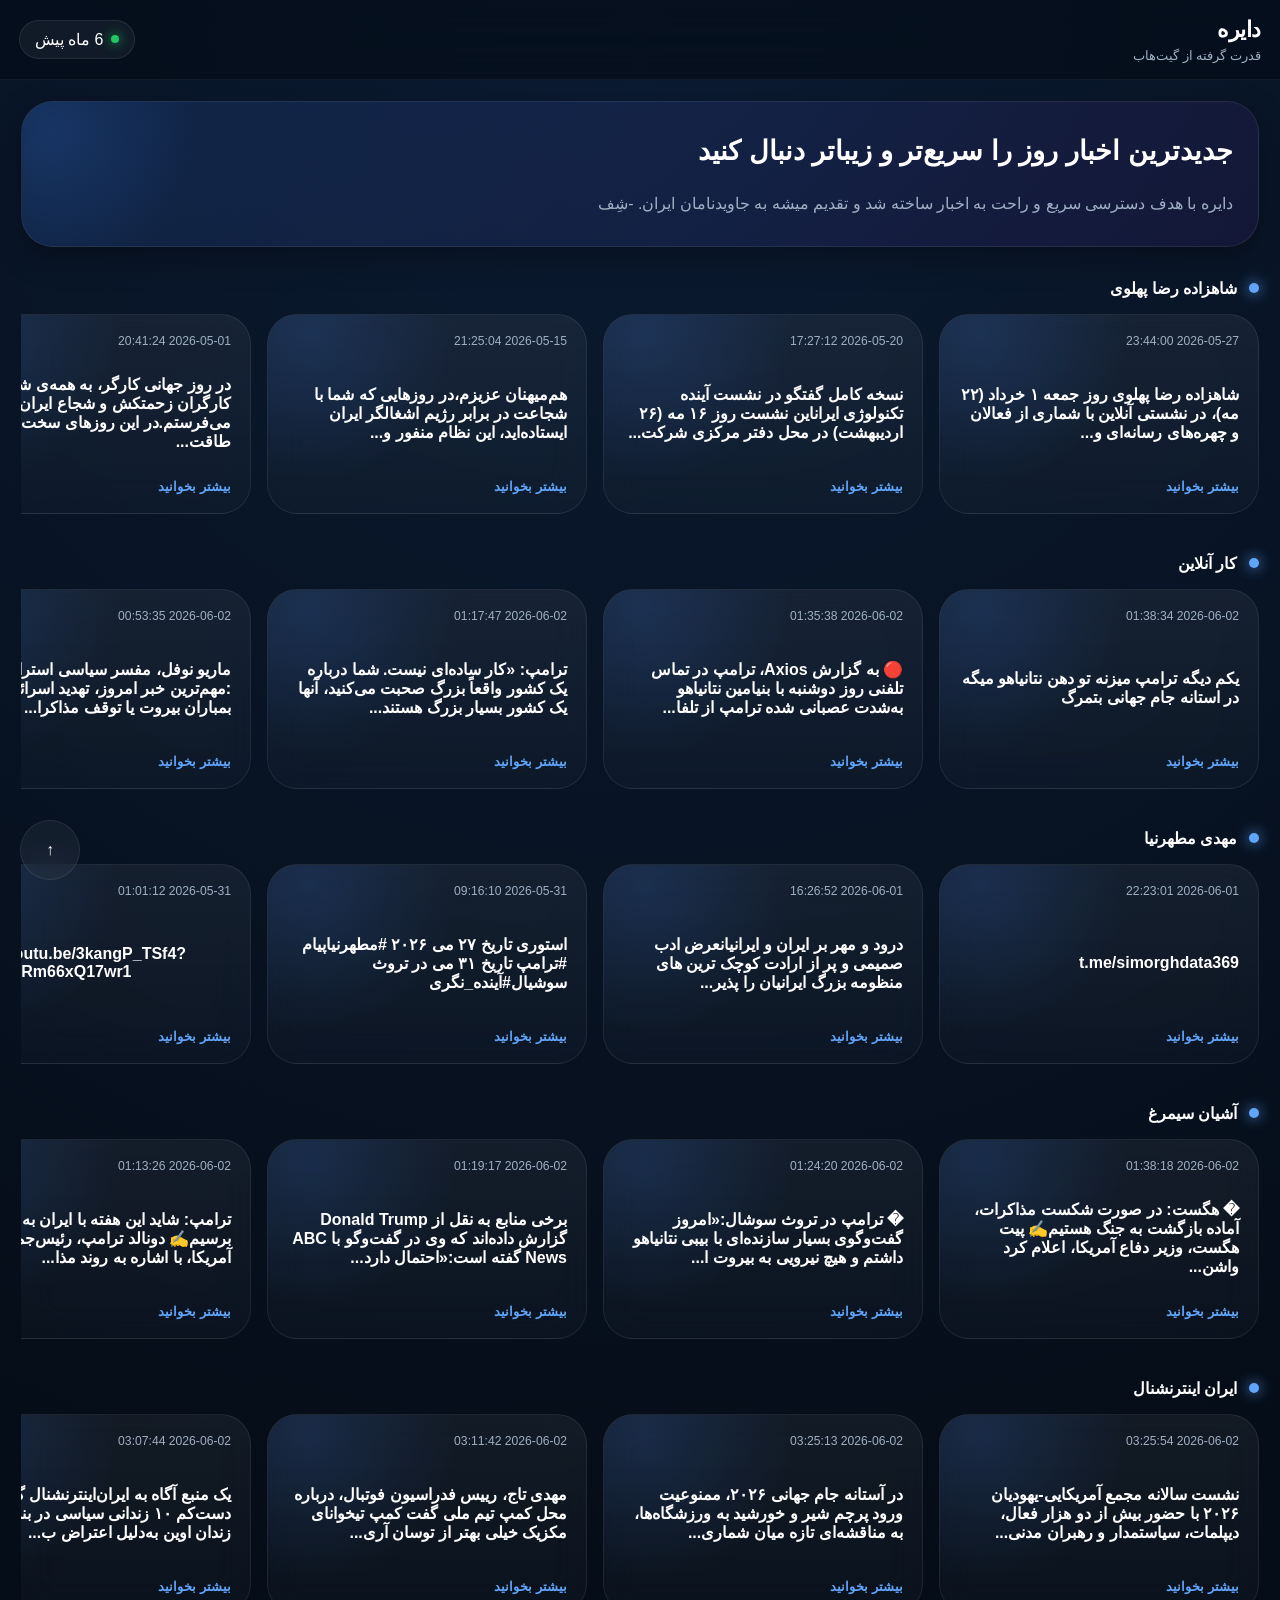
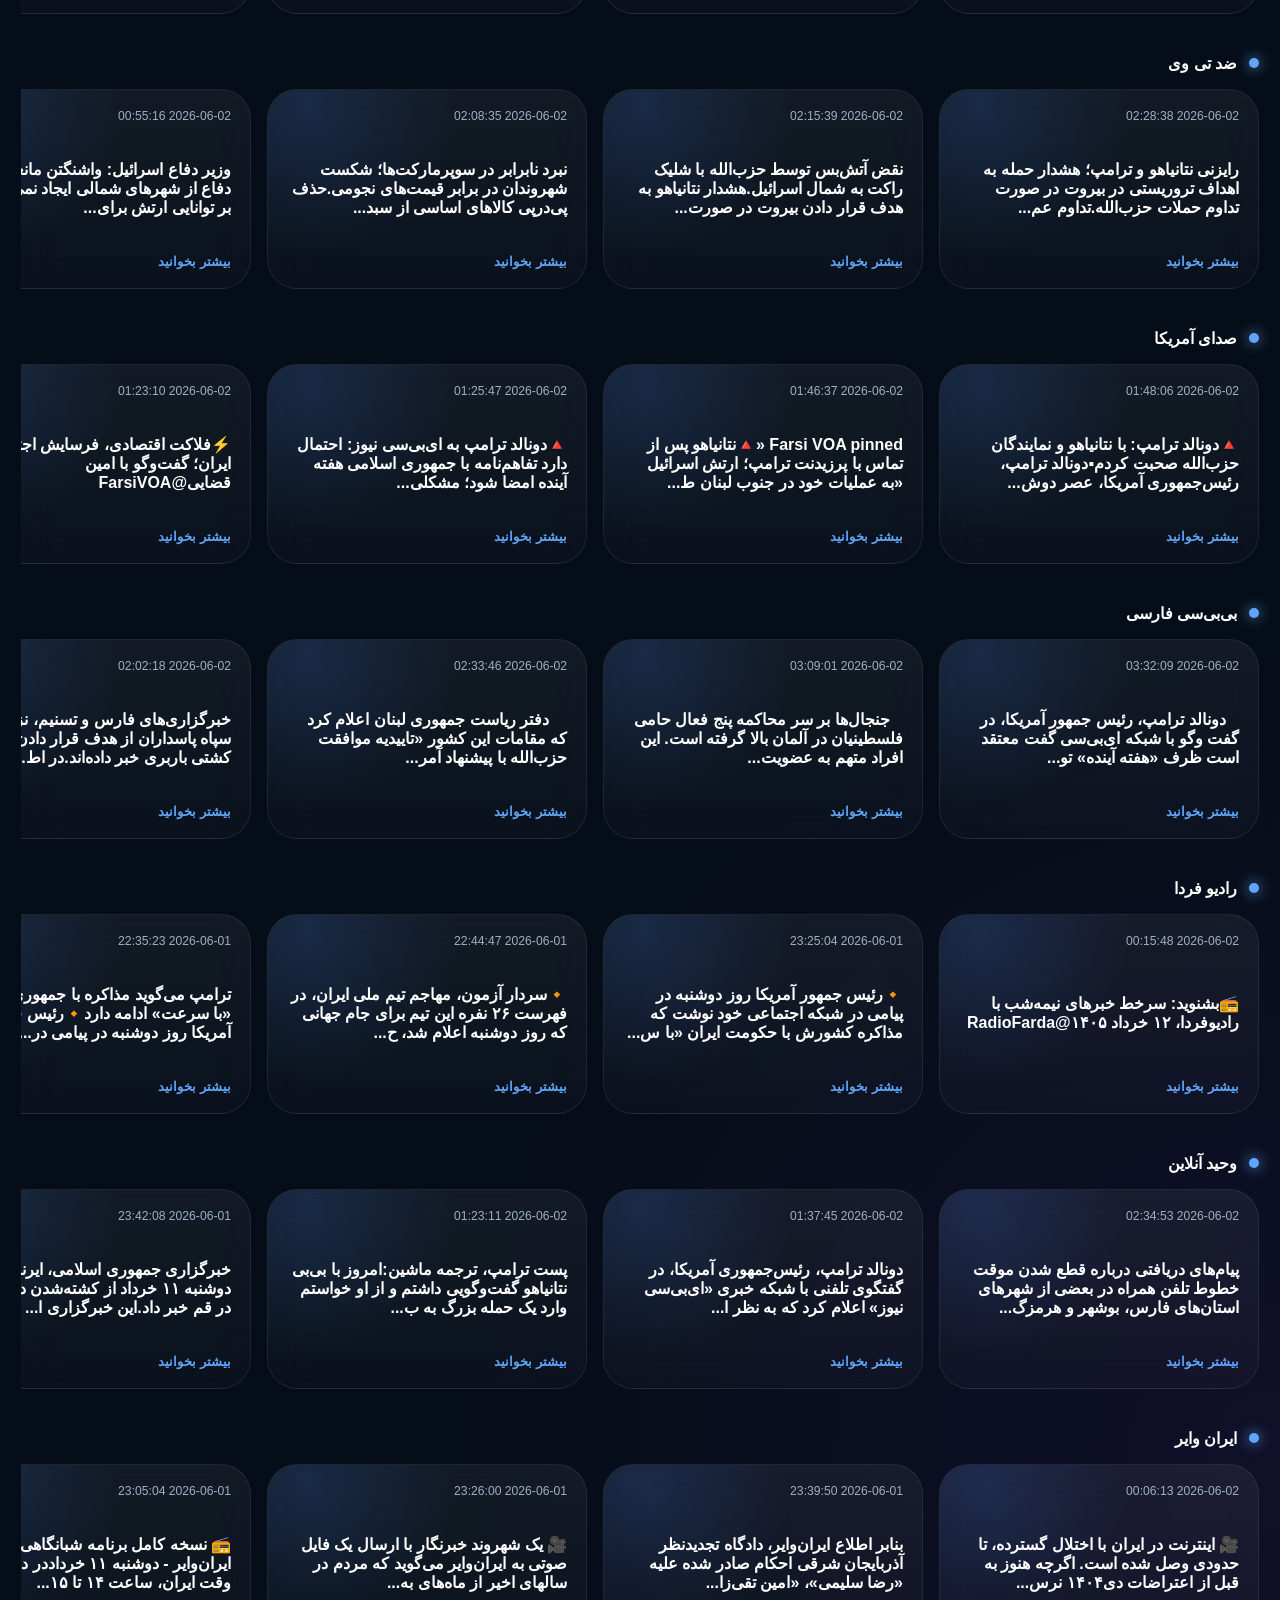
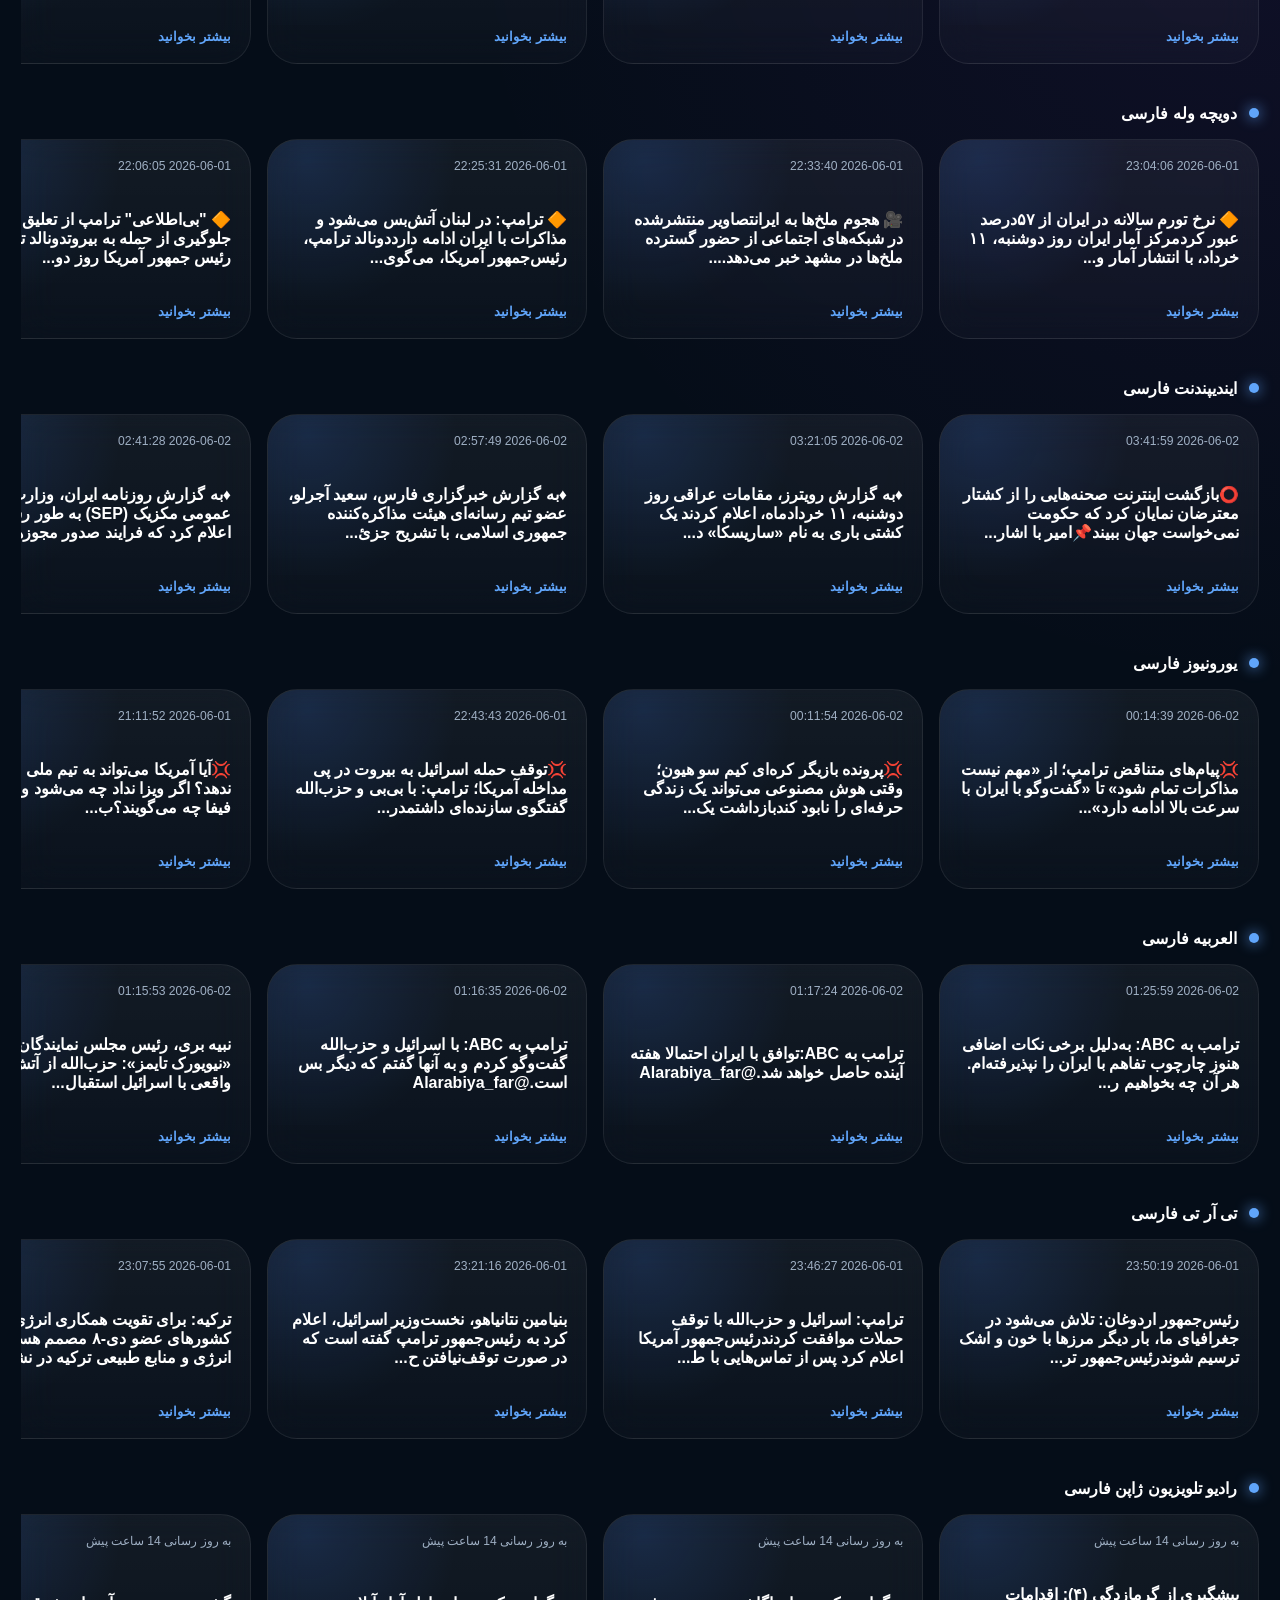
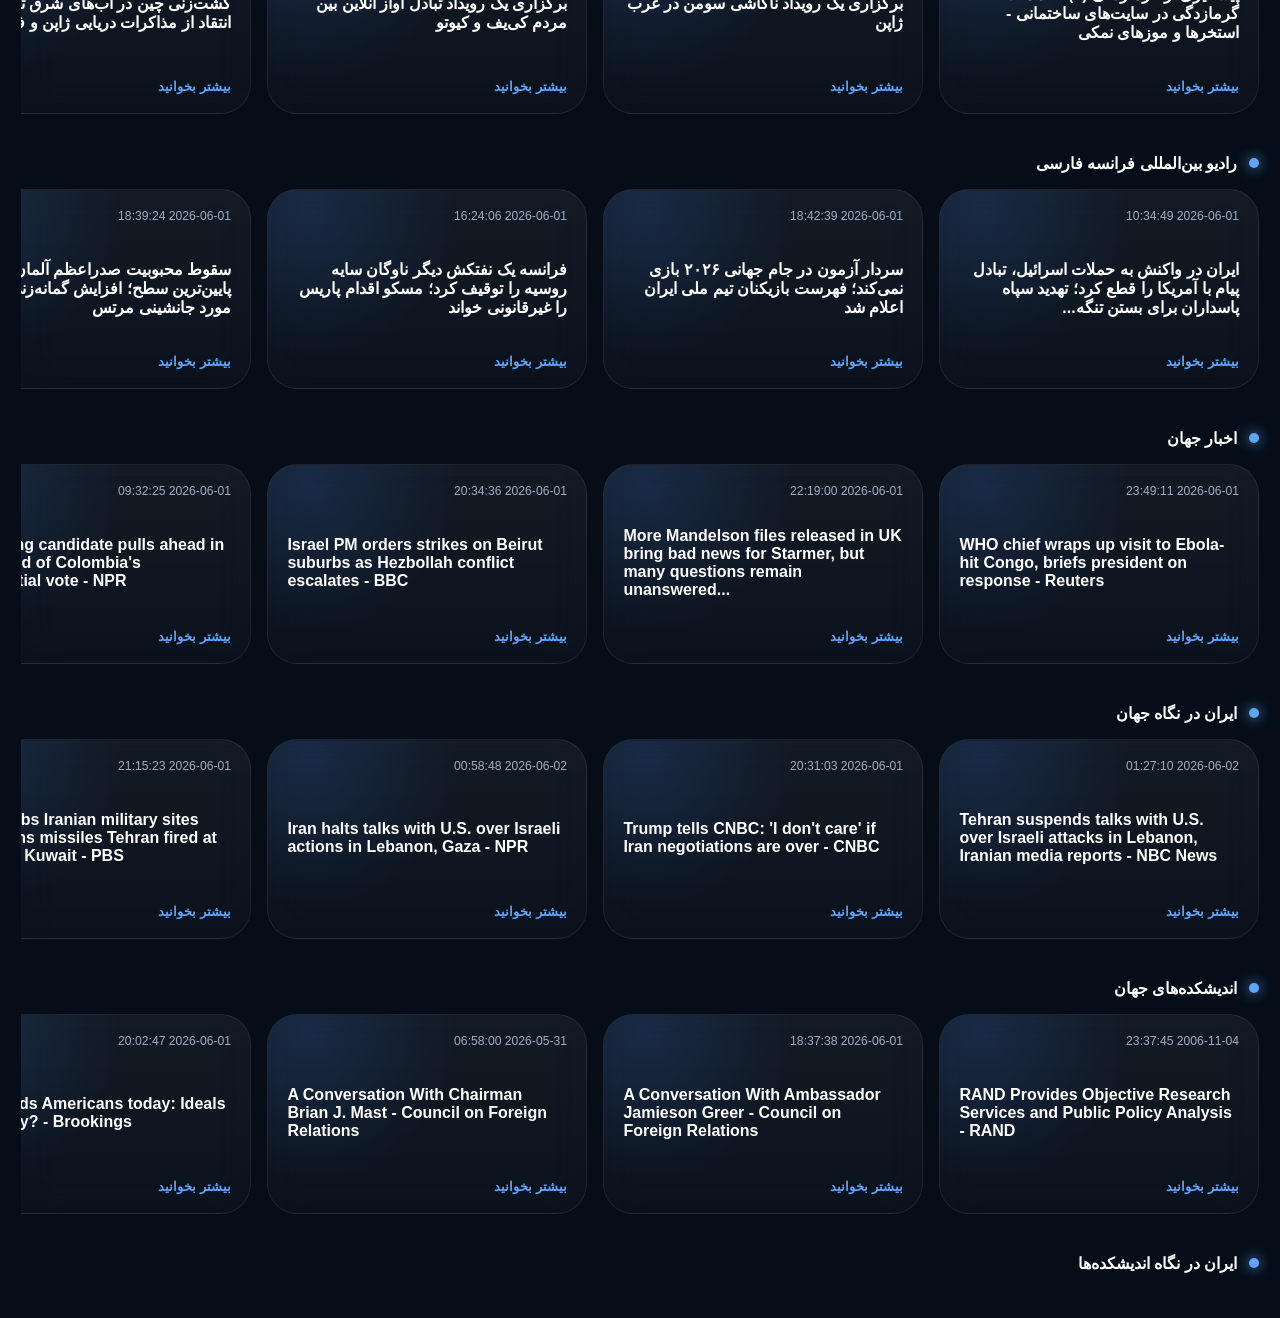
==== commit df6215df: "Schedule: feed updated" ====
--- a/Feeds/view/index.html
+++ b/Feeds/view/index.html
@@ -735,7 +735,7 @@
             <div class="live-badge">
                 <div class="live-dot"></div>
 
-                <span id="latest-update" data-time="2026-06-02 03:38:50">
+                <span id="latest-update" data-time="2026-06-02 03:52:10">
                     در حال بروزرسانی...
                 </span>
             </div>
@@ -769,7 +769,7 @@
             <div class="feed-indicator"></div>
 
             <div class="feed-title">
-                کانال شاهزاده رضا پهلوی
+                شاهزاده رضا پهلوی
             </div>
 
         </div>
@@ -1151,7 +1151,389 @@
             <div class="feed-indicator"></div>
 
             <div class="feed-title">
-                کانال مهدی مطهرنیا
+                کار آنلاین
+            </div>
+
+        </div>
+
+    </div>
+
+    <div class="feed-carousel">
+        
+<article
+    class="news-card"
+        onclick='openNewsModal(
+        `fa`,
+        `یکم دیگه ترامپ میزنه تو دهن نتانیاهو میگه در استانه جام جهانی بتمرگ`,
+        `یکم دیگه ترامپ میزنه تو دهن نتانیاهو میگه در استانه جام جهانی بتمرگ`,
+        `2026-06-02 01:38:34`,
+        `https://t.me/caronline/63064`
+    )'
+>
+    <a style="display: block; position: relative; top: -250px; visibility: hidden;" id="49496026bea0"></a>
+
+    <div class="card-background-glow"></div>
+
+    <div class="card-top">
+
+        <div class="card-date">
+            2026-06-02 01:38:34
+        </div>
+
+    </div>
+
+    <div class="card-content">
+
+        <h2 class="card-title" style="">
+            یکم دیگه ترامپ میزنه تو دهن نتانیاهو میگه در استانه جام جهانی بتمرگ
+        </h2>
+
+    </div>
+
+    <div class="card-bottom">
+
+        <div class="read-more">
+            بیشتر بخوانید
+        </div>
+
+    </div>
+
+</article>
+
+<article
+    class="news-card"
+        onclick='openNewsModal(
+        `fa`,
+        `🔴 به گزارش Axios، ترامپ در تماس تلفنی روز دوشنبه با بنیامین نتانیاهو به‌شدت عصبانی شده ترامپ از تلفا...`,
+        `🔴 به گزارش Axios، ترامپ در تماس تلفنی روز دوشنبه با بنیامین نتانیاهو به‌شدت عصبانی شده ترامپ از تلفات غیرنظامیان و تهدید اسرائیل به حمله به بیروت خشمگین بوده و به نتانیاهو هشدار داده که هرگونه تشدید بیشتر تنش‌ها، انزوای بین‌المللی اسرائیل را عمیق‌تر کرده و مذاکرات با ایران را به خطر خواهد انداخت. بر.طبق ادعای منابع آگاه، ترامپ به نتانیاهو گفته است: «تو دیوانه شده‌ای. اگر من نبودم الان در زندان بودی. من دارم نجاتت می‌دهم. الان همه از تو متنفرند. به خاطر این اتفاقات، همه از اسرائیل متنفر شده‌اند.» یک منبع دیگر نیز مدعی شده ترامپ فریاد زده است:«داری چه غلطی می‌کنی؟»What the Fuck are you doing?و نتانیاهو را متهم کرده که تلاش‌های دیپلماتیک را تضعیف می‌کند.یکی از مقام‌های آمریکایی این تماس را «یکی از بدترین تماس‌ها میان این دو رهبر از زمان بازگشت ترامپ به کاخ سفید» توصیف کرده است`,
+        `2026-06-02 01:35:38`,
+        `https://t.me/caronline/63063`
+    )'
+>
+    <a style="display: block; position: relative; top: -250px; visibility: hidden;" id="429b0c42ab86"></a>
+
+    <div class="card-background-glow"></div>
+
+    <div class="card-top">
+
+        <div class="card-date">
+            2026-06-02 01:35:38
+        </div>
+
+    </div>
+
+    <div class="card-content">
+
+        <h2 class="card-title" style="">
+            🔴 به گزارش Axios، ترامپ در تماس تلفنی روز دوشنبه با بنیامین نتانیاهو به‌شدت عصبانی شده ترامپ از تلفا...
+        </h2>
+
+    </div>
+
+    <div class="card-bottom">
+
+        <div class="read-more">
+            بیشتر بخوانید
+        </div>
+
+    </div>
+
+</article>
+
+<article
+    class="news-card"
+        onclick='openNewsModal(
+        `fa`,
+        `ترامپ: «کار ساده‌ای نیست. شما درباره یک کشور واقعاً بزرگ صحبت می‌کنید، آنها یک کشور بسیار بزرگ هستند...`,
+        `ترامپ: «کار ساده‌ای نیست. شما درباره یک کشور واقعاً بزرگ صحبت می‌کنید، آنها یک کشور بسیار بزرگ هستند که می‌خواهد توافق کند. خصومت فوق‌العاده‌ای وجود دارد، واقعاً.»`,
+        `2026-06-02 01:17:47`,
+        `https://t.me/caronline/63061`
+    )'
+>
+    <a style="display: block; position: relative; top: -250px; visibility: hidden;" id="c984e5b91567"></a>
+
+    <div class="card-background-glow"></div>
+
+    <div class="card-top">
+
+        <div class="card-date">
+            2026-06-02 01:17:47
+        </div>
+
+    </div>
+
+    <div class="card-content">
+
+        <h2 class="card-title" style="">
+            ترامپ: «کار ساده‌ای نیست. شما درباره یک کشور واقعاً بزرگ صحبت می‌کنید، آنها یک کشور بسیار بزرگ هستند...
+        </h2>
+
+    </div>
+
+    <div class="card-bottom">
+
+        <div class="read-more">
+            بیشتر بخوانید
+        </div>
+
+    </div>
+
+</article>
+
+<article
+    class="news-card"
+        onclick='openNewsModal(
+        `fa`,
+        `ماريو نوفل، مفسر سیاسی استرالیایی :مهم‌ترین خبر امروز، تهدید اسرائیل به بمباران بیروت یا توقف مذاکرا...`,
+        `ماريو نوفل، مفسر سیاسی استرالیایی :مهم‌ترین خبر امروز، تهدید اسرائیل به بمباران بیروت یا توقف مذاکرات از سوی ایران نیست. مهم‌ترین خبر این است که ایران تهدید کرده درصورت بمباران بیروت، اسرائیل را هدف قرار خواهد داداین، نمایی از «نظم نوین» در خاورمیانه است`,
+        `2026-06-02 00:53:35`,
+        `https://t.me/caronline/63060`
+    )'
+>
+    <a style="display: block; position: relative; top: -250px; visibility: hidden;" id="943bc751b3c0"></a>
+
+    <div class="card-background-glow"></div>
+
+    <div class="card-top">
+
+        <div class="card-date">
+            2026-06-02 00:53:35
+        </div>
+
+    </div>
+
+    <div class="card-content">
+
+        <h2 class="card-title" style="">
+            ماريو نوفل، مفسر سیاسی استرالیایی :مهم‌ترین خبر امروز، تهدید اسرائیل به بمباران بیروت یا توقف مذاکرا...
+        </h2>
+
+    </div>
+
+    <div class="card-bottom">
+
+        <div class="read-more">
+            بیشتر بخوانید
+        </div>
+
+    </div>
+
+</article>
+
+<article
+    class="news-card"
+        onclick='openNewsModal(
+        `fa`,
+        `نبیه بری رئیس مجلس لبنان : تأکید می‌کنیم که لبنان هرگز مواضع مثبت ایران را در این دوره حساس فراموش ن...`,
+        `نبیه بری رئیس مجلس لبنان : تأکید می‌کنیم که لبنان هرگز مواضع مثبت ایران را در این دوره حساس فراموش نخواهد کرد.`,
+        `2026-06-02 00:50:07`,
+        `https://t.me/caronline/63059`
+    )'
+>
+    <a style="display: block; position: relative; top: -250px; visibility: hidden;" id="2fc92d943ee1"></a>
+
+    <div class="card-background-glow"></div>
+
+    <div class="card-top">
+
+        <div class="card-date">
+            2026-06-02 00:50:07
+        </div>
+
+    </div>
+
+    <div class="card-content">
+
+        <h2 class="card-title" style="">
+            نبیه بری رئیس مجلس لبنان : تأکید می‌کنیم که لبنان هرگز مواضع مثبت ایران را در این دوره حساس فراموش ن...
+        </h2>
+
+    </div>
+
+    <div class="card-bottom">
+
+        <div class="read-more">
+            بیشتر بخوانید
+        </div>
+
+    </div>
+
+</article>
+
+<article
+    class="news-card"
+        onclick='openNewsModal(
+        `fa`,
+        `معاریو به نقل از یک مقام نظامی: نمی‌دانیم ایران چگونه فرمول آتش‌بس را به ترامپ تحمیل کرد و او نیز آن...`,
+        `معاریو به نقل از یک مقام نظامی: نمی‌دانیم ایران چگونه فرمول آتش‌بس را به ترامپ تحمیل کرد و او نیز آن را به ما تحمیل کرد`,
+        `2026-06-02 00:30:49`,
+        `https://t.me/caronline/63057`
+    )'
+>
+    <a style="display: block; position: relative; top: -250px; visibility: hidden;" id="6d7fe7b7788f"></a>
+
+    <div class="card-background-glow"></div>
+
+    <div class="card-top">
+
+        <div class="card-date">
+            2026-06-02 00:30:49
+        </div>
+
+    </div>
+
+    <div class="card-content">
+
+        <h2 class="card-title" style="">
+            معاریو به نقل از یک مقام نظامی: نمی‌دانیم ایران چگونه فرمول آتش‌بس را به ترامپ تحمیل کرد و او نیز آن...
+        </h2>
+
+    </div>
+
+    <div class="card-bottom">
+
+        <div class="read-more">
+            بیشتر بخوانید
+        </div>
+
+    </div>
+
+</article>
+
+<article
+    class="news-card"
+        onclick='openNewsModal(
+        `fa`,
+        `🚨 سپاه: در پی حمله متجاوزانه ارتش تروریستی و کودک کش امریکا به کشتی ایرانی &quot; لیان استار&quot; در محدوده د...`,
+        `🚨 سپاه: در پی حمله متجاوزانه ارتش تروریستی و کودک کش امریکا به کشتی ایرانی &quot; لیان استار&quot; در محدوده دریای عمان نیروی دریایی سپاه طی یک عملیات مقابله به مثل، کشتی &quot;msc. sariska&quot; با مالکیت دشمن امریکایی صهیونی را با موشک کروز مورد هدف قرار داد`,
+        `2026-06-02 00:02:07`,
+        `https://t.me/caronline/63056`
+    )'
+>
+    <a style="display: block; position: relative; top: -250px; visibility: hidden;" id="983aba141556"></a>
+
+    <div class="card-background-glow"></div>
+
+    <div class="card-top">
+
+        <div class="card-date">
+            2026-06-02 00:02:07
+        </div>
+
+    </div>
+
+    <div class="card-content">
+
+        <h2 class="card-title" style="">
+            🚨 سپاه: در پی حمله متجاوزانه ارتش تروریستی و کودک کش امریکا به کشتی ایرانی &quot; لیان استار&quot; در محدوده د...
+        </h2>
+
+    </div>
+
+    <div class="card-bottom">
+
+        <div class="read-more">
+            بیشتر بخوانید
+        </div>
+
+    </div>
+
+</article>
+
+<article
+    class="news-card"
+        onclick='openNewsModal(
+        `fa`,
+        `حماس همبه پهپاد فیبر نوری تجهیز شده`,
+        `حماس همبه پهپاد فیبر نوری تجهیز شده`,
+        `2026-06-01 23:50:25`,
+        `https://t.me/caronline/63055`
+    )'
+>
+    <a style="display: block; position: relative; top: -250px; visibility: hidden;" id="5dc6f242150e"></a>
+
+    <div class="card-background-glow"></div>
+
+    <div class="card-top">
+
+        <div class="card-date">
+            2026-06-01 23:50:25
+        </div>
+
+    </div>
+
+    <div class="card-content">
+
+        <h2 class="card-title" style="">
+            حماس همبه پهپاد فیبر نوری تجهیز شده
+        </h2>
+
+    </div>
+
+    <div class="card-bottom">
+
+        <div class="read-more">
+            بیشتر بخوانید
+        </div>
+
+    </div>
+
+</article>
+
+<article
+    class="news-card"
+        onclick='openNewsModal(
+        `fa`,
+        `عزیزانایران پادگان ها و شهرک های نظامی خود را تخلیه کرده و اماده درگیری شده است`,
+        `عزیزانایران پادگان ها و شهرک های نظامی خود را تخلیه کرده و اماده درگیری شده است`,
+        `2026-06-01 23:36:50`,
+        `https://t.me/caronline/63054`
+    )'
+>
+    <a style="display: block; position: relative; top: -250px; visibility: hidden;" id="f43bbaec2fc2"></a>
+
+    <div class="card-background-glow"></div>
+
+    <div class="card-top">
+
+        <div class="card-date">
+            2026-06-01 23:36:50
+        </div>
+
+    </div>
+
+    <div class="card-content">
+
+        <h2 class="card-title" style="">
+            عزیزانایران پادگان ها و شهرک های نظامی خود را تخلیه کرده و اماده درگیری شده است
+        </h2>
+
+    </div>
+
+    <div class="card-bottom">
+
+        <div class="read-more">
+            بیشتر بخوانید
+        </div>
+
+    </div>
+
+</article>
+
+    </div>
+
+</section>
+
+<section class="feed-section">
+
+    <div class="feed-header">
+
+        <div class="feed-title-container">
+
+            <div class="feed-indicator"></div>
+
+            <div class="feed-title">
+                مهدی مطهرنیا
             </div>
 
         </div>
@@ -1533,7 +1915,7 @@
             <div class="feed-indicator"></div>
 
             <div class="feed-title">
-                کانال کار آنلاین
+                آشیان سیمرغ
             </div>
 
         </div>
@@ -1546,348 +1928,348 @@
     class="news-card"
         onclick='openNewsModal(
         `fa`,
-        `یکم دیگه ترامپ میزنه تو دهن نتانیاهو میگه در استانه جام جهانی بتمرگ`,
-        `یکم دیگه ترامپ میزنه تو دهن نتانیاهو میگه در استانه جام جهانی بتمرگ`,
-        `2026-06-02 01:38:34`,
-        `https://t.me/caronline/63064`
-    )'
->
-    <a style="display: block; position: relative; top: -250px; visibility: hidden;" id="49496026bea0"></a>
-
-    <div class="card-background-glow"></div>
-
-    <div class="card-top">
-
-        <div class="card-date">
-            2026-06-02 01:38:34
-        </div>
-
-    </div>
-
-    <div class="card-content">
-
-        <h2 class="card-title" style="">
-            یکم دیگه ترامپ میزنه تو دهن نتانیاهو میگه در استانه جام جهانی بتمرگ
-        </h2>
-
-    </div>
-
-    <div class="card-bottom">
-
-        <div class="read-more">
-            بیشتر بخوانید
-        </div>
-
-    </div>
-
-</article>
-
-<article
-    class="news-card"
-        onclick='openNewsModal(
-        `fa`,
-        `🔴 به گزارش Axios، ترامپ در تماس تلفنی روز دوشنبه با بنیامین نتانیاهو به‌شدت عصبانی شده ترامپ از تلفا...`,
-        `🔴 به گزارش Axios، ترامپ در تماس تلفنی روز دوشنبه با بنیامین نتانیاهو به‌شدت عصبانی شده ترامپ از تلفات غیرنظامیان و تهدید اسرائیل به حمله به بیروت خشمگین بوده و به نتانیاهو هشدار داده که هرگونه تشدید بیشتر تنش‌ها، انزوای بین‌المللی اسرائیل را عمیق‌تر کرده و مذاکرات با ایران را به خطر خواهد انداخت. بر.طبق ادعای منابع آگاه، ترامپ به نتانیاهو گفته است: «تو دیوانه شده‌ای. اگر من نبودم الان در زندان بودی. من دارم نجاتت می‌دهم. الان همه از تو متنفرند. به خاطر این اتفاقات، همه از اسرائیل متنفر شده‌اند.» یک منبع دیگر نیز مدعی شده ترامپ فریاد زده است:«داری چه غلطی می‌کنی؟»What the Fuck are you doing?و نتانیاهو را متهم کرده که تلاش‌های دیپلماتیک را تضعیف می‌کند.یکی از مقام‌های آمریکایی این تماس را «یکی از بدترین تماس‌ها میان این دو رهبر از زمان بازگشت ترامپ به کاخ سفید» توصیف کرده است`,
-        `2026-06-02 01:35:38`,
-        `https://t.me/caronline/63063`
-    )'
->
-    <a style="display: block; position: relative; top: -250px; visibility: hidden;" id="429b0c42ab86"></a>
-
-    <div class="card-background-glow"></div>
-
-    <div class="card-top">
-
-        <div class="card-date">
-            2026-06-02 01:35:38
-        </div>
-
-    </div>
-
-    <div class="card-content">
-
-        <h2 class="card-title" style="">
-            🔴 به گزارش Axios، ترامپ در تماس تلفنی روز دوشنبه با بنیامین نتانیاهو به‌شدت عصبانی شده ترامپ از تلفا...
-        </h2>
-
-    </div>
-
-    <div class="card-bottom">
-
-        <div class="read-more">
-            بیشتر بخوانید
-        </div>
-
-    </div>
-
-</article>
-
-<article
-    class="news-card"
-        onclick='openNewsModal(
-        `fa`,
-        `ترامپ: «کار ساده‌ای نیست. شما درباره یک کشور واقعاً بزرگ صحبت می‌کنید، آنها یک کشور بسیار بزرگ هستند...`,
-        `ترامپ: «کار ساده‌ای نیست. شما درباره یک کشور واقعاً بزرگ صحبت می‌کنید، آنها یک کشور بسیار بزرگ هستند که می‌خواهد توافق کند. خصومت فوق‌العاده‌ای وجود دارد، واقعاً.»`,
-        `2026-06-02 01:17:47`,
-        `https://t.me/caronline/63061`
-    )'
->
-    <a style="display: block; position: relative; top: -250px; visibility: hidden;" id="c984e5b91567"></a>
-
-    <div class="card-background-glow"></div>
-
-    <div class="card-top">
-
-        <div class="card-date">
-            2026-06-02 01:17:47
-        </div>
-
-    </div>
-
-    <div class="card-content">
-
-        <h2 class="card-title" style="">
-            ترامپ: «کار ساده‌ای نیست. شما درباره یک کشور واقعاً بزرگ صحبت می‌کنید، آنها یک کشور بسیار بزرگ هستند...
-        </h2>
-
-    </div>
-
-    <div class="card-bottom">
-
-        <div class="read-more">
-            بیشتر بخوانید
-        </div>
-
-    </div>
-
-</article>
-
-<article
-    class="news-card"
-        onclick='openNewsModal(
-        `fa`,
-        `ماريو نوفل، مفسر سیاسی استرالیایی :مهم‌ترین خبر امروز، تهدید اسرائیل به بمباران بیروت یا توقف مذاکرا...`,
-        `ماريو نوفل، مفسر سیاسی استرالیایی :مهم‌ترین خبر امروز، تهدید اسرائیل به بمباران بیروت یا توقف مذاکرات از سوی ایران نیست. مهم‌ترین خبر این است که ایران تهدید کرده درصورت بمباران بیروت، اسرائیل را هدف قرار خواهد داداین، نمایی از «نظم نوین» در خاورمیانه است`,
-        `2026-06-02 00:53:35`,
-        `https://t.me/caronline/63060`
-    )'
->
-    <a style="display: block; position: relative; top: -250px; visibility: hidden;" id="943bc751b3c0"></a>
-
-    <div class="card-background-glow"></div>
-
-    <div class="card-top">
-
-        <div class="card-date">
-            2026-06-02 00:53:35
-        </div>
-
-    </div>
-
-    <div class="card-content">
-
-        <h2 class="card-title" style="">
-            ماريو نوفل، مفسر سیاسی استرالیایی :مهم‌ترین خبر امروز، تهدید اسرائیل به بمباران بیروت یا توقف مذاکرا...
-        </h2>
-
-    </div>
-
-    <div class="card-bottom">
-
-        <div class="read-more">
-            بیشتر بخوانید
-        </div>
-
-    </div>
-
-</article>
-
-<article
-    class="news-card"
-        onclick='openNewsModal(
-        `fa`,
-        `نبیه بری رئیس مجلس لبنان : تأکید می‌کنیم که لبنان هرگز مواضع مثبت ایران را در این دوره حساس فراموش ن...`,
-        `نبیه بری رئیس مجلس لبنان : تأکید می‌کنیم که لبنان هرگز مواضع مثبت ایران را در این دوره حساس فراموش نخواهد کرد.`,
-        `2026-06-02 00:50:07`,
-        `https://t.me/caronline/63059`
-    )'
->
-    <a style="display: block; position: relative; top: -250px; visibility: hidden;" id="2fc92d943ee1"></a>
-
-    <div class="card-background-glow"></div>
-
-    <div class="card-top">
-
-        <div class="card-date">
-            2026-06-02 00:50:07
-        </div>
-
-    </div>
-
-    <div class="card-content">
-
-        <h2 class="card-title" style="">
-            نبیه بری رئیس مجلس لبنان : تأکید می‌کنیم که لبنان هرگز مواضع مثبت ایران را در این دوره حساس فراموش ن...
-        </h2>
-
-    </div>
-
-    <div class="card-bottom">
-
-        <div class="read-more">
-            بیشتر بخوانید
-        </div>
-
-    </div>
-
-</article>
-
-<article
-    class="news-card"
-        onclick='openNewsModal(
-        `fa`,
-        `معاریو به نقل از یک مقام نظامی: نمی‌دانیم ایران چگونه فرمول آتش‌بس را به ترامپ تحمیل کرد و او نیز آن...`,
-        `معاریو به نقل از یک مقام نظامی: نمی‌دانیم ایران چگونه فرمول آتش‌بس را به ترامپ تحمیل کرد و او نیز آن را به ما تحمیل کرد`,
-        `2026-06-02 00:30:49`,
-        `https://t.me/caronline/63057`
-    )'
->
-    <a style="display: block; position: relative; top: -250px; visibility: hidden;" id="6d7fe7b7788f"></a>
-
-    <div class="card-background-glow"></div>
-
-    <div class="card-top">
-
-        <div class="card-date">
-            2026-06-02 00:30:49
-        </div>
-
-    </div>
-
-    <div class="card-content">
-
-        <h2 class="card-title" style="">
-            معاریو به نقل از یک مقام نظامی: نمی‌دانیم ایران چگونه فرمول آتش‌بس را به ترامپ تحمیل کرد و او نیز آن...
-        </h2>
-
-    </div>
-
-    <div class="card-bottom">
-
-        <div class="read-more">
-            بیشتر بخوانید
-        </div>
-
-    </div>
-
-</article>
-
-<article
-    class="news-card"
-        onclick='openNewsModal(
-        `fa`,
-        `🚨 سپاه: در پی حمله متجاوزانه ارتش تروریستی و کودک کش امریکا به کشتی ایرانی &quot; لیان استار&quot; در محدوده د...`,
-        `🚨 سپاه: در پی حمله متجاوزانه ارتش تروریستی و کودک کش امریکا به کشتی ایرانی &quot; لیان استار&quot; در محدوده دریای عمان نیروی دریایی سپاه طی یک عملیات مقابله به مثل، کشتی &quot;msc. sariska&quot; با مالکیت دشمن امریکایی صهیونی را با موشک کروز مورد هدف قرار داد`,
-        `2026-06-02 00:02:07`,
-        `https://t.me/caronline/63056`
-    )'
->
-    <a style="display: block; position: relative; top: -250px; visibility: hidden;" id="983aba141556"></a>
-
-    <div class="card-background-glow"></div>
-
-    <div class="card-top">
-
-        <div class="card-date">
-            2026-06-02 00:02:07
-        </div>
-
-    </div>
-
-    <div class="card-content">
-
-        <h2 class="card-title" style="">
-            🚨 سپاه: در پی حمله متجاوزانه ارتش تروریستی و کودک کش امریکا به کشتی ایرانی &quot; لیان استار&quot; در محدوده د...
-        </h2>
-
-    </div>
-
-    <div class="card-bottom">
-
-        <div class="read-more">
-            بیشتر بخوانید
-        </div>
-
-    </div>
-
-</article>
-
-<article
-    class="news-card"
-        onclick='openNewsModal(
-        `fa`,
-        `حماس همبه پهپاد فیبر نوری تجهیز شده`,
-        `حماس همبه پهپاد فیبر نوری تجهیز شده`,
-        `2026-06-01 23:50:25`,
-        `https://t.me/caronline/63055`
-    )'
->
-    <a style="display: block; position: relative; top: -250px; visibility: hidden;" id="5dc6f242150e"></a>
-
-    <div class="card-background-glow"></div>
-
-    <div class="card-top">
-
-        <div class="card-date">
-            2026-06-01 23:50:25
-        </div>
-
-    </div>
-
-    <div class="card-content">
-
-        <h2 class="card-title" style="">
-            حماس همبه پهپاد فیبر نوری تجهیز شده
-        </h2>
-
-    </div>
-
-    <div class="card-bottom">
-
-        <div class="read-more">
-            بیشتر بخوانید
-        </div>
-
-    </div>
-
-</article>
-
-<article
-    class="news-card"
-        onclick='openNewsModal(
-        `fa`,
-        `عزیزانایران پادگان ها و شهرک های نظامی خود را تخلیه کرده و اماده درگیری شده است`,
-        `عزیزانایران پادگان ها و شهرک های نظامی خود را تخلیه کرده و اماده درگیری شده است`,
-        `2026-06-01 23:36:50`,
-        `https://t.me/caronline/63054`
-    )'
->
-    <a style="display: block; position: relative; top: -250px; visibility: hidden;" id="f43bbaec2fc2"></a>
-
-    <div class="card-background-glow"></div>
-
-    <div class="card-top">
-
-        <div class="card-date">
-            2026-06-01 23:36:50
-        </div>
-
-    </div>
-
-    <div class="card-content">
-
-        <h2 class="card-title" style="">
-            عزیزانایران پادگان ها و شهرک های نظامی خود را تخلیه کرده و اماده درگیری شده است
+        `� هگست: در صورت شکست مذاکرات، آماده بازگشت به جنگ هستیم✍️ پیت هگست، وزیر دفاع آمریکا، اعلام کرد واشن...`,
+        `� هگست: در صورت شکست مذاکرات، آماده بازگشت به جنگ هستیم✍️ پیت هگست، وزیر دفاع آمریکا، اعلام کرد واشنگتن در صورت به نتیجه نرسیدن مذاکرات، آمادگی کامل برای ازسرگیری عملیات نظامی را دارد.هگست در سخنانی در اجلاس امنیتی شانگری‌لا در سنگاپور تأکید کرد:«اگر شرایط ایجاب کند، توانایی و آمادگی لازم برای بازگشت به عملیات نظامی را داریم.»وزیر دفاع آمریکا همچنین مدعی شد که ذخایر تسلیحاتی و ظرفیت عملیاتی ارتش آمریکا برای مدیریت هم‌زمان چندین بحران در مناطق مختلف جهان کافی است.این اظهارات در حالی مطرح می‌شود که رایزنی‌های دیپلماتیک درباره ایران، تحولات لبنان و امنیت مسیرهای راهبردی انرژی همچنان ادامه دارد و واشنگتن هم‌زمان بر حفظ گزینه نظامی تأکید می‌کند.🔹 آشیان سیمرغ | رصد تحولات راهبردی جهانبا دکتر مهدی مطهر نیا@simorghdata369هگست تصریح کرده آمریکا «بیش از هر زمان دیگری توان بازگشت به عملیات نظامی را دارد» و در صورت شکست روند دیپلماتیک، گزینه نظامی همچنان روی میز خواهد بود@simorghdata369`,
+        `2026-06-02 01:38:18`,
+        `https://t.me/simorghdata369/26`
+    )'
+>
+    <a style="display: block; position: relative; top: -250px; visibility: hidden;" id="31b5db870411"></a>
+
+    <div class="card-background-glow"></div>
+
+    <div class="card-top">
+
+        <div class="card-date">
+            2026-06-02 01:38:18
+        </div>
+
+    </div>
+
+    <div class="card-content">
+
+        <h2 class="card-title" style="">
+            � هگست: در صورت شکست مذاکرات، آماده بازگشت به جنگ هستیم✍️ پیت هگست، وزیر دفاع آمریکا، اعلام کرد واشن...
+        </h2>
+
+    </div>
+
+    <div class="card-bottom">
+
+        <div class="read-more">
+            بیشتر بخوانید
+        </div>
+
+    </div>
+
+</article>
+
+<article
+    class="news-card"
+        onclick='openNewsModal(
+        `fa`,
+        `� ترامپ در تروث سوشال:«امروز گفت‌وگوی بسیار سازنده‌ای با بیبی نتانیاهو داشتم و هیچ نیرویی به بیروت ا...`,
+        `� ترامپ در تروث سوشال:«امروز گفت‌وگوی بسیار سازنده‌ای با بیبی نتانیاهو داشتم و هیچ نیرویی به بیروت اعزام نخواهد شد؛ نیروهایی که در مسیر بودند نیز بازگردانده شدند.همچنین از طریق نمایندگان بلندپایه با حزب‌الله گفت‌وگو شد و آنها پذیرفتند همه تیراندازی‌ها متوقف شود؛ اسرائیل به آنها حمله نکند و آنها نیز به اسرائیل حمله نکنند.باید دید این وضعیت چه مدت دوام خواهد داشت، اما امیدواریم دائمی باشد.»🔹این اظهارات توسط ترامپ در Truth Social منتشر شده و رسانه‌های بین‌المللی از جمله Reuters، AP و Times of Israel آن را بازتاب داده‌اند. با این حال، گزارش‌ها نشان می‌دهد وضعیت میدانی همچنان شکننده است و درباره اجرای کامل آتش‌بس ابهام‌هایی وجود دارد. آشیان سیمرغ رصد تحولات راهبردی جهانتحلیل خبر با دکتر مهدی مطهر نیا zal@simorghdata369`,
+        `2026-06-02 01:24:20`,
+        `https://t.me/simorghdata369/25`
+    )'
+>
+    <a style="display: block; position: relative; top: -250px; visibility: hidden;" id="f7fe0e0c95c5"></a>
+
+    <div class="card-background-glow"></div>
+
+    <div class="card-top">
+
+        <div class="card-date">
+            2026-06-02 01:24:20
+        </div>
+
+    </div>
+
+    <div class="card-content">
+
+        <h2 class="card-title" style="">
+            � ترامپ در تروث سوشال:«امروز گفت‌وگوی بسیار سازنده‌ای با بیبی نتانیاهو داشتم و هیچ نیرویی به بیروت ا...
+        </h2>
+
+    </div>
+
+    <div class="card-bottom">
+
+        <div class="read-more">
+            بیشتر بخوانید
+        </div>
+
+    </div>
+
+</article>
+
+<article
+    class="news-card"
+        onclick='openNewsModal(
+        `fa`,
+        `برخی منابع به نقل از Donald Trump گزارش داده‌اند که وی در گفت‌وگو با ABC News گفته است:«احتمال دارد...`,
+        `برخی منابع به نقل از Donald Trump گزارش داده‌اند که وی در گفت‌وگو با ABC News گفته است:«احتمال دارد طی یک هفته آینده با ایران به توافق برسیم؛ همه چیز بسیار خوب پیش می‌رود و یک توافق صلح با ایران می‌تواند حتی بهتر از یک پیروزی نظامی باشد.»تا این لحظه، متن کامل این اظهارات در منابع معتبر به‌صورت مستقل تأیید نشده zal@simorghdata369`,
+        `2026-06-02 01:19:17`,
+        `https://t.me/simorghdata369/24`
+    )'
+>
+    <a style="display: block; position: relative; top: -250px; visibility: hidden;" id="763c73fb10fc"></a>
+
+    <div class="card-background-glow"></div>
+
+    <div class="card-top">
+
+        <div class="card-date">
+            2026-06-02 01:19:17
+        </div>
+
+    </div>
+
+    <div class="card-content">
+
+        <h2 class="card-title" style="">
+            برخی منابع به نقل از Donald Trump گزارش داده‌اند که وی در گفت‌وگو با ABC News گفته است:«احتمال دارد...
+        </h2>
+
+    </div>
+
+    <div class="card-bottom">
+
+        <div class="read-more">
+            بیشتر بخوانید
+        </div>
+
+    </div>
+
+</article>
+
+<article
+    class="news-card"
+        onclick='openNewsModal(
+        `fa`,
+        `ترامپ: شاید این هفته با ایران به توافق برسیم✍️ دونالد ترامپ، رئیس‌جمهور آمریکا، با اشاره به روند مذا...`,
+        `ترامپ: شاید این هفته با ایران به توافق برسیم✍️ دونالد ترامپ، رئیس‌جمهور آمریکا، با اشاره به روند مذاکرات با ایران اعلام کرد که احتمال دستیابی به توافق میان دو طرف در روزهای آینده وجود دارد.ترامپ با تأکید بر اینکه تهران خواهان رسیدن به یک توافق است، گفت: «گفت‌وگوها مثبت بوده و این احتمال وجود دارد که شاید همین هفته به توافق برسیم.»رئیس‌جمهور آمریکا همچنین مدعی شد هرگونه توافق احتمالی باید در راستای منافع ایالات متحده و متحدانش باشد.این اظهارات در حالی مطرح می‌شود که تحرکات دیپلماتیک پیرامون پرونده ایران، امنیت منطقه و مسیرهای راهبردی انرژی در خلیج فارس وارد مرحله حساسی شده است.🔹 آشیان سیمرغ | رصد تحولات راهبردی جهان@simorghdata369ترامپ طی اظهارات اخیر خود بارها از «امکان توافق» با ایران سخن گفته و تأکید کرده مذاکرات ادامه دارد، هرچند هنوز توافق نهایی به‌صورت رسمی اعلام نشده است.zal@simorghdata369`,
+        `2026-06-02 01:13:26`,
+        `https://t.me/simorghdata369/23`
+    )'
+>
+    <a style="display: block; position: relative; top: -250px; visibility: hidden;" id="2541e6985981"></a>
+
+    <div class="card-background-glow"></div>
+
+    <div class="card-top">
+
+        <div class="card-date">
+            2026-06-02 01:13:26
+        </div>
+
+    </div>
+
+    <div class="card-content">
+
+        <h2 class="card-title" style="">
+            ترامپ: شاید این هفته با ایران به توافق برسیم✍️ دونالد ترامپ، رئیس‌جمهور آمریکا، با اشاره به روند مذا...
+        </h2>
+
+    </div>
+
+    <div class="card-bottom">
+
+        <div class="read-more">
+            بیشتر بخوانید
+        </div>
+
+    </div>
+
+</article>
+
+<article
+    class="news-card"
+        onclick='openNewsModal(
+        `fa`,
+        `کاخ سفید: «به ترامپ اعتماد کنید»✍️ حساب رسمی کاخ سفید در شبکه اجتماعی X با انتشار تصویری از دونالد ت...`,
+        `کاخ سفید: «به ترامپ اعتماد کنید»✍️ حساب رسمی کاخ سفید در شبکه اجتماعی X با انتشار تصویری از دونالد ترامپ، رئیس‌جمهور آمریکا، پیامی با محوریت اعتماد به سیاست‌های دولت منتشر کرد.در این پست به نقل از ترامپ آمده است:«فقط آرام باشید و آسوده خاطر بمانید؛ در نهایت همه چیز به خوبی پیش خواهد رفت؛ همان‌طور که همیشه پیش رفته است.»انتشار این پیام در شرایطی صورت می‌گیرد که دولت آمریکا با مجموعه‌ای از پرونده‌های مهم داخلی و بین‌المللی، از جمله تحولات خاورمیانه، مذاکرات دیپلماتیک و چالش‌های اقتصادی روبه‌رو است.🔹 آشیان سیمرغ | رصد تحولات راهبردی جهانzal@simorghdata369`,
+        `2026-06-02 01:08:53`,
+        `https://t.me/simorghdata369/22`
+    )'
+>
+    <a style="display: block; position: relative; top: -250px; visibility: hidden;" id="ab0ac09426f4"></a>
+
+    <div class="card-background-glow"></div>
+
+    <div class="card-top">
+
+        <div class="card-date">
+            2026-06-02 01:08:53
+        </div>
+
+    </div>
+
+    <div class="card-content">
+
+        <h2 class="card-title" style="">
+            کاخ سفید: «به ترامپ اعتماد کنید»✍️ حساب رسمی کاخ سفید در شبکه اجتماعی X با انتشار تصویری از دونالد ت...
+        </h2>
+
+    </div>
+
+    <div class="card-bottom">
+
+        <div class="read-more">
+            بیشتر بخوانید
+        </div>
+
+    </div>
+
+</article>
+
+<article
+    class="news-card"
+        onclick='openNewsModal(
+        `fa`,
+        `گفت‌وگوی عراقچی و وزیر خارجه قطر درباره تحولات منطقه و میانجی‌گری پاکستان✍️ وزارت امور خارجه قطر اعل...`,
+        `گفت‌وگوی عراقچی و وزیر خارجه قطر درباره تحولات منطقه و میانجی‌گری پاکستان✍️ وزارت امور خارجه قطر اعلام کرد «محمد بن عبدالرحمن آل‌ثانی» نخست‌وزیر و وزیر امور خارجه این کشور در تماس تلفنی با «سید عباس عراقچی» وزیر امور خارجه جمهوری اسلامی ایران، درباره آخرین تحولات منطقه رایزنی کرده است.بر اساس بیانیه رسمی دوحه، دو طرف پیرامون روندهای دیپلماتیک جاری، امنیت دریانوردی و راهکارهای کاهش تنش در منطقه گفت‌وگو کردند.همچنین گزارش‌ها حاکی از آن است که تلاش‌های میانجی‌گرانه پاکستان و آخرین تحولات مربوط به لبنان از محورهای مورد بحث میان مقامات ایران و قطر بوده است.قطر در هفته‌های اخیر نقش فعالی در حمایت از ابتکارهای دیپلماتیک منطقه‌ای ایفا کرده و بر ادامه مسیر گفت‌وگو برای جلوگیری از گسترش بحران‌های امنیتی تأکید داشته است.🔹 آشیان سیمرغ | رصد تحولات راهبردی جهان@simorghdata369بیانیه رسمی وزارت خارجه قطر تماس تلفنی میان محمد بن عبدالرحمن و عباس عراقچی را تأیید کرده و بر موضوع امنیت دریانوردی، کاهش تنش و حمایت از تلاش‌های میانجی‌گرانه تأکید دارد. همچنین منابع منطقه‌ای از تداوم نقش پاکستان در روند میانجی‌گری و ارتباط آن با تحولات لبنان و مذاکرات منطقه‌ای خبر داده‌اند. zal@simorghdata369`,
+        `2026-06-02 01:03:32`,
+        `https://t.me/simorghdata369/21`
+    )'
+>
+    <a style="display: block; position: relative; top: -250px; visibility: hidden;" id="92f2dab49b6b"></a>
+
+    <div class="card-background-glow"></div>
+
+    <div class="card-top">
+
+        <div class="card-date">
+            2026-06-02 01:03:32
+        </div>
+
+    </div>
+
+    <div class="card-content">
+
+        <h2 class="card-title" style="">
+            گفت‌وگوی عراقچی و وزیر خارجه قطر درباره تحولات منطقه و میانجی‌گری پاکستان✍️ وزارت امور خارجه قطر اعل...
+        </h2>
+
+    </div>
+
+    <div class="card-bottom">
+
+        <div class="read-more">
+            بیشتر بخوانید
+        </div>
+
+    </div>
+
+</article>
+
+<article
+    class="news-card"
+        onclick='openNewsModal(
+        `fa`,
+        `✍️ منابع نزدیک به روند مذاکرات اعلام کرده‌اند که حزب‌الله از آتش‌بس فراگیر در سراسر لبنان حمایت می‌ک...`,
+        `✍️ منابع نزدیک به روند مذاکرات اعلام کرده‌اند که حزب‌الله از آتش‌بس فراگیر در سراسر لبنان حمایت می‌کند، اما تحقق آن را منوط به چند شرط اصلی می‌داند:▪️ برقراری آتش‌بس کامل و سراسری در تمامی مناطق لبنان▪️ عقب‌نشینی نیروهای ارتش اسرائیل از مناطق اشغالی در جنوب لبنان▪️ توقف تجاوزها و حملات علیه خاک لبنانبر اساس گزارش‌های منتشرشده، مقامات نزدیک به حزب‌الله تأکید کرده‌اند که هرگونه توافق باید شامل توقف کامل درگیری‌ها باشد و نه یک آتش‌بس محدود یا مقطعی.این مواضع در حالی مطرح می‌شود که تلاش‌های دیپلماتیک آمریکا و بازیگران منطقه‌ای برای جلوگیری از گسترش جنگ در جبهه لبنان همچنان ادامه دارد.🔹 آشیان سیمرغ | رصد تحولات راهبردی جهان@simorghdata369بر اساس گزارش‌های منتشرشده از سوی رویترز و آکسیوس، حزب‌الله از «آتش‌بس کامل» حمایت کرده و موضوع عقب‌نشینی نیروهای اسرائیلی از جنوب لبنان نیز از مطالبات مطرح‌شده در مذاکرات بوده استzal. @simorghdata369`,
+        `2026-06-02 01:01:02`,
+        `https://t.me/simorghdata369/20`
+    )'
+>
+    <a style="display: block; position: relative; top: -250px; visibility: hidden;" id="a027ddd5c9d4"></a>
+
+    <div class="card-background-glow"></div>
+
+    <div class="card-top">
+
+        <div class="card-date">
+            2026-06-02 01:01:02
+        </div>
+
+    </div>
+
+    <div class="card-content">
+
+        <h2 class="card-title" style="">
+            ✍️ منابع نزدیک به روند مذاکرات اعلام کرده‌اند که حزب‌الله از آتش‌بس فراگیر در سراسر لبنان حمایت می‌ک...
+        </h2>
+
+    </div>
+
+    <div class="card-bottom">
+
+        <div class="read-more">
+            بیشتر بخوانید
+        </div>
+
+    </div>
+
+</article>
+
+<article
+    class="news-card"
+        onclick='openNewsModal(
+        `fa`,
+        `قالیباف: تداوم حملات اسرائیل به لبنان، مذاکرات را متوقف خواهد کردl lرئیس مجلس شورای اسلامی در گفت‌وگ...`,
+        `قالیباف: تداوم حملات اسرائیل به لبنان، مذاکرات را متوقف خواهد کردl lرئیس مجلس شورای اسلامی در گفت‌وگوی تلفنی با همتای لبنانی خود، بر ضرورت برقراری آتش‌بس کامل در سراسر لبنان تأکید کرد.محمدباقر قالیباف اعلام کرد: «مصمم هستیم آتش‌بس در تمام مناطق لبنان برقرار شود و طی دو روز گذشته به‌صورت جدی برای توقف حملات اسرائیل تلاش کرده‌ایم.»وی همچنین هشدار داد: «چنانچه جنایات و حملات اسرائیل علیه لبنان ادامه یابد، روند مذاکرات متوقف this خواهد شد و در برابر این اقدامات خواهیم ایستاد.»این اظهارات در شرایطی مطرح می‌شود که تحرکات دیپلماتیک منطقه‌ای برای مهار تنش‌ها در مرزهای لبنان و جلوگیری از گسترش بحران در غرب آسیا همچنان ادامه دارد.🔹 آشیان سیمرغ zal@simorghdata369`,
+        `2026-06-02 00:43:00`,
+        `https://t.me/simorghdata369/19`
+    )'
+>
+    <a style="display: block; position: relative; top: -250px; visibility: hidden;" id="e72ce6700990"></a>
+
+    <div class="card-background-glow"></div>
+
+    <div class="card-top">
+
+        <div class="card-date">
+            2026-06-02 00:43:00
+        </div>
+
+    </div>
+
+    <div class="card-content">
+
+        <h2 class="card-title" style="">
+            قالیباف: تداوم حملات اسرائیل به لبنان، مذاکرات را متوقف خواهد کردl lرئیس مجلس شورای اسلامی در گفت‌وگ...
+        </h2>
+
+    </div>
+
+    <div class="card-bottom">
+
+        <div class="read-more">
+            بیشتر بخوانید
+        </div>
+
+    </div>
+
+</article>
+
+<article
+    class="news-card"
+        onclick='openNewsModal(
+        `fa`,
+        `🌙 بولتن شبانه آشیان سیمرغ📅 تاریخ: ۱۲ خرداد ۱۴۰۵🕛 ساعت۰۰:۱۴🔴 مهم‌ترین خبر جهانتشدید هم‌زمان تنش میان...`,
+        `🌙 بولتن شبانه آشیان سیمرغ📅 تاریخ: ۱۲ خرداد ۱۴۰۵🕛 ساعت۰۰:۱۴🔴 مهم‌ترین خبر جهانتشدید هم‌زمان تنش میان ایران و آمریکا در خلیج فارسدر ۲۴ ساعت گذشته گزارش‌های متعددی از حملات متقابل، حمله به زیرساخت‌های پهپادی، تهدیدهای دریایی و افزایش آماده‌باش نظامی در منطقه خلیج فارس منتشر شده است. هم‌زمان واشنگتن و تهران روایت‌های متفاوتی از اهداف و نتایج این عملیات‌ها ارائه کرده‌اند. بازارهای انرژی و مسیرهای کشتیرانی نیز تحت تأثیر این تحولات قرار گرفته‌اند.📌 منبع:Bloomberg / BBC / Al Jazeera🌍 تحولات ژئوپلیتیک▪️ افزایش رقابت تسلیحاتی در آسیا ـ پاسیفیککشورهای منطقه با سرعت بیشتری در حال توسعه توان نظامی و ایجاد ائتلاف‌های دفاعی هستند. نگرانی اصلی، افزایش قدرت نظامی چین و کاهش تمرکز راهبردی آمریکا در منطقه عنوان شده است.📌 منبع:Reuters▪️ ژاپن نسبت به توسعه نظامی چین هشدار دادوزیر دفاع ژاپن از رشد سریع توان نظامی چین و نبود شفافیت کافی در برنامه‌های دفاعی پکن انتقاد کرد.📌 منبع:Reuters▪️ رزمایش ناو هواپیمابر چین در شرق فیلیپینگزارش‌ها از ادامه مانورهای دریایی چین در نزدیکی خطوط حساس دریایی شرق آسیا حکایت دارد.📌 منبع:Reuters▪️ کاهش حمایت آمریکا از پرونده‌های جنایات جنگی اوکراینبرخی رسانه‌های غربی گزارش داده‌اند کاهش حمایت مالی واشنگتن می‌تواند روند پیگیری پرونده‌های مربوط به جنگ اوکراین را تضعیف کند.📌 منبع:Reuters▪️ افزایش نگرانی اروپا از گسترش نفوذ صنعتی چین در شمال آفریقاسرمایه‌گذاری‌های گسترده چین در مراکش و زنجیره تأمین خودروهای برقی به موضوعی راهبردی برای بروکسل تبدیل شده است.📌 منبع:Financial Times💰 اقتصاد و بازارها🛢 نفتبازار نفت تحت تأثیر ریسک‌های ژئوپلیتیکی خاورمیانه همچنان در وضعیت شکننده قرار دارد. معامله‌گران به‌طور ویژه تحولات خلیج فارس را رصد می‌کنند.📌 منبع:Bloomberg🥇 طلاافزایش نااطمینانی‌های سیاسی موجب حفظ تقاضا برای دارایی‌های امن شده و طلا همچنان از فضای ریسک‌گریزی حمایت می‌گیرد.📌 منبع:Wall Street Journal💵 ارزدلار در سایه ابهام‌های ژئوپلیتیکی و انتظارات مربوط به سیاست پولی آمریکا در موقعیت نسبتاً باثباتی قرار دارد.📌 منبع:Reuters📈 بازارهای مالیبازارهای سهام آسیا عمدتاً تحت تأثیر رشد بخش فناوری و هوش مصنوعی مقاومت نشان داده‌اند، اما سرمایه‌گذاران همچنان نگران تنش‌های امنیتی هستند.📌 منبع:Bloomberg / Nikkei Asia⚔ امنیت و نظامی▪️ افزایش حملات متقابل در محور ایران ـ آمریکاگزارش‌هایی از حمله به سایت‌های مرتبط با پهپادها و افزایش آماده‌باش در منطقه منتشر شده است.📌 منبع:Bloomberg / BBC▪️ ادامه حملات اسرائیل در غزه و جنوب لبناندرگیری‌های مرزی و حملات هوایی همچنان ادامه دارد و روایت‌های متناقضی درباره اهداف و تلفات منتشر می‌شود.📌 منبع:Al Jazeera / BBC▪️ افزایش تحرکات نظامی چین در آب‌های شرق آسیارزمایش‌های دریایی و پروازهای نظامی در نزدیکی مناطق مورد مناقشه ادامه یافته است.📌 منبع:Reuters🤖 فناوری و هوش مصنوعیانویدیا نسل جدید تراشه‌های هوش مصنوعی برای رایانه‌های شخصی را معرفی کرد.این اقدام می‌تواند رقابت میان Nvidia، Intel، AMD و Apple را وارد مرحله جدیدی کند و مفهوم «رایانه‌های هوش مصنوعی» را به بازار مصرف عمومی گسترش دهد.📌 منبع:Reuters / BBC📡 رسانه و جنگ روایت‌هااختلاف روایت درباره تحولات خلیج فارس به اوج رسیده است.رسانه‌های غربی بر بازدارندگی و اقدامات آمریکا تأکید دارند، در حالی که رسانه‌های منطقه‌ای و برخی منابع آسیایی بر مقاومت منطقه‌ای و هزینه‌های راهبردی واشنگتن تمرکز کرده‌اند. این شکاف روایی نشان می‌دهد جنگ ادراکات اکنون هم‌سنگ جنگ میدانی شده است.📌 منبع:BBC / Al Jazeera / Bloomberg🔮 سیگنال آیندهسرمایه‌گذاری گسترده چین در مراکش و شمال آفریقادر ظاهر این خبر یک پروژه صنعتی و اقتصادی است؛ اما در لایه عمیق‌تر، نشانه‌ای از بازآرایی زنجیره‌های تولید جهانی محسوب می‌شود.چرا مهم است؟چین در حال ساخت پایگاه‌های صنعتی نزدیک به اروپا است؛ بدون آنکه مستقیماً در خاک اروپا سرمایه‌گذاری کند.اگر ادامه پیدا کند چه آینده‌ای می‌سازد؟در دهه آینده ممکن است شمال آفریقا به یکی از مهم‌ترین میدان‌های رقابت ژئواکونومیک میان چین، اروپا و آمریکا تبدیل شود؛ مشابه نقشی که شرق آسیا در دو دهه گذشته ایفا کرد.📌 منبع:Financial Timeszal@simorghdata369`,
+        `2026-06-02 00:14:26`,
+        `https://t.me/simorghdata369/17`
+    )'
+>
+    <a style="display: block; position: relative; top: -250px; visibility: hidden;" id="972b3f5b0d7d"></a>
+
+    <div class="card-background-glow"></div>
+
+    <div class="card-top">
+
+        <div class="card-date">
+            2026-06-02 00:14:26
+        </div>
+
+    </div>
+
+    <div class="card-content">
+
+        <h2 class="card-title" style="">
+            🌙 بولتن شبانه آشیان سیمرغ📅 تاریخ: ۱۲ خرداد ۱۴۰۵🕛 ساعت۰۰:۱۴🔴 مهم‌ترین خبر جهانتشدید هم‌زمان تنش میان...
         </h2>
 
     </div>
@@ -1915,7 +2297,1917 @@
             <div class="feed-indicator"></div>
 
             <div class="feed-title">
-                کانال وحید آنلاین
+                ایران اینترنشنال
+            </div>
+
+        </div>
+
+    </div>
+
+    <div class="feed-carousel">
+        
+<article
+    class="news-card"
+        onclick='openNewsModal(
+        `fa`,
+        `نشست سالانه مجمع آمریکایی-یهودیان ۲۰۲۶ با حضور بیش از دو هزار فعال، دیپلمات، سیاستمدار و رهبران مدنی...`,
+        `نشست سالانه مجمع آمریکایی-یهودیان ۲۰۲۶ با حضور بیش از دو هزار فعال، دیپلمات، سیاستمدار و رهبران مدنی از کشورهای مختلف برگزار می‌شود. مسیح علینژاد، روزنامه‌نگار و فعال حقوق بشر، نیز در این نشست سخنرانی کرد.گزارش مرضیه حسینی، خبرنگار ایران‌اینترنشنال و گفت‌وگو با مسیح علینژاد@iranintltv`,
+        `2026-06-02 03:25:54`,
+        `https://t.me/IranintlTV/340132`
+    )'
+>
+    <a style="display: block; position: relative; top: -250px; visibility: hidden;" id="a9e08544b8c1"></a>
+
+    <div class="card-background-glow"></div>
+
+    <div class="card-top">
+
+        <div class="card-date">
+            2026-06-02 03:25:54
+        </div>
+
+    </div>
+
+    <div class="card-content">
+
+        <h2 class="card-title" style="">
+            نشست سالانه مجمع آمریکایی-یهودیان ۲۰۲۶ با حضور بیش از دو هزار فعال، دیپلمات، سیاستمدار و رهبران مدنی...
+        </h2>
+
+    </div>
+
+    <div class="card-bottom">
+
+        <div class="read-more">
+            بیشتر بخوانید
+        </div>
+
+    </div>
+
+</article>
+
+<article
+    class="news-card"
+        onclick='openNewsModal(
+        `fa`,
+        `در آستانه جام جهانی ۲۰۲۶، ممنوعیت ورود پرچم شیر و خورشید به ورزشگاه‌ها، به مناقشه‌ای تازه میان شماری...`,
+        `در آستانه جام جهانی ۲۰۲۶، ممنوعیت ورود پرچم شیر و خورشید به ورزشگاه‌ها، به مناقشه‌ای تازه میان شماری از ایرانیان مخالف جمهوری اسلامی و فیفا تبدیل شده است؛ مناقشه‌ای که از مرز ورزش فراتر رفته و به بحثی درباره هویت و وحدت رسیده است. نیلوفر منصوری, خبرنگار ایران اینترنشنال، در لس‌آنجلس با شماری از ایرانیان در این ارتباط گفت‌وگو کرده است. لس‌آنجلس میزبان دو بازی ایران با نیوزیلند و بلژیک در جام جهانی خواهد بود. @iranintltv`,
+        `2026-06-02 03:25:13`,
+        `https://t.me/IranintlTV/340131`
+    )'
+>
+    <a style="display: block; position: relative; top: -250px; visibility: hidden;" id="4c5ec114872c"></a>
+
+    <div class="card-background-glow"></div>
+
+    <div class="card-top">
+
+        <div class="card-date">
+            2026-06-02 03:25:13
+        </div>
+
+    </div>
+
+    <div class="card-content">
+
+        <h2 class="card-title" style="">
+            در آستانه جام جهانی ۲۰۲۶، ممنوعیت ورود پرچم شیر و خورشید به ورزشگاه‌ها، به مناقشه‌ای تازه میان شماری...
+        </h2>
+
+    </div>
+
+    <div class="card-bottom">
+
+        <div class="read-more">
+            بیشتر بخوانید
+        </div>
+
+    </div>
+
+</article>
+
+<article
+    class="news-card"
+        onclick='openNewsModal(
+        `fa`,
+        `مهدی تاج، رییس فدراسیون فوتبال، درباره محل کمپ تیم ملی گفت کمپ تیخوانای مکزیک خیلی بهتر از توسان آری...`,
+        `مهدی تاج، رییس فدراسیون فوتبال، درباره محل کمپ تیم ملی گفت کمپ تیخوانای مکزیک خیلی بهتر از توسان آریزونای آمریکا است.او با رد نگرانی‌ها درباره میزان تبهکاری در این شهر گفت ما دفاعی از آن‌ها نداریم و دادن مواد مخدر به همدیگر منتفی است و قرار نیست مردم آن‌جا را اصلاح و ارشاد کنیم.`,
+        `2026-06-02 03:11:42`,
+        `https://t.me/IranintlTV/340130`
+    )'
+>
+    <a style="display: block; position: relative; top: -250px; visibility: hidden;" id="39f633c90a56"></a>
+
+    <div class="card-background-glow"></div>
+
+    <div class="card-top">
+
+        <div class="card-date">
+            2026-06-02 03:11:42
+        </div>
+
+    </div>
+
+    <div class="card-content">
+
+        <h2 class="card-title" style="">
+            مهدی تاج، رییس فدراسیون فوتبال، درباره محل کمپ تیم ملی گفت کمپ تیخوانای مکزیک خیلی بهتر از توسان آری...
+        </h2>
+
+    </div>
+
+    <div class="card-bottom">
+
+        <div class="read-more">
+            بیشتر بخوانید
+        </div>
+
+    </div>
+
+</article>
+
+<article
+    class="news-card"
+        onclick='openNewsModal(
+        `fa`,
+        `یک منبع آگاه به ایران‌اینترنشنال گفته دست‌کم ۱۰ زندانی سیاسی در بند زنان زندان اوین به‌دلیل اعتراض ب...`,
+        `یک منبع آگاه به ایران‌اینترنشنال گفته دست‌کم ۱۰ زندانی سیاسی در بند زنان زندان اوین به‌دلیل اعتراض به موج اعدام‌ها از حق تماس و ملاقات محروم شده‌اند.براساس این گزارش، شماری از زندانیان نیز در اعتراض به این شرایط دست به اعتصاب غذا زده‌اند.گفت‌وگو با پگاه هاشمی، پژوهشگر حقوق@iranintltv`,
+        `2026-06-02 03:07:44`,
+        `https://t.me/IranintlTV/340129`
+    )'
+>
+    <a style="display: block; position: relative; top: -250px; visibility: hidden;" id="43a30a600e09"></a>
+
+    <div class="card-background-glow"></div>
+
+    <div class="card-top">
+
+        <div class="card-date">
+            2026-06-02 03:07:44
+        </div>
+
+    </div>
+
+    <div class="card-content">
+
+        <h2 class="card-title" style="">
+            یک منبع آگاه به ایران‌اینترنشنال گفته دست‌کم ۱۰ زندانی سیاسی در بند زنان زندان اوین به‌دلیل اعتراض ب...
+        </h2>
+
+    </div>
+
+    <div class="card-bottom">
+
+        <div class="read-more">
+            بیشتر بخوانید
+        </div>
+
+    </div>
+
+</article>
+
+<article
+    class="news-card"
+        onclick='openNewsModal(
+        `fa`,
+        `روزنامه شرق از تشدید برخوردهای انضباطی در دانشگاه‌های ایران و صدور احکام اخراج و تعلیق خبر داد.دانشج...`,
+        `روزنامه شرق از تشدید برخوردهای انضباطی در دانشگاه‌های ایران و صدور احکام اخراج و تعلیق خبر داد.دانشجویان می‌گویند این احکام با استناد به اتهاماتی از جمله فعالیت در فضای مجازی و برهم زدن نظم دانشگاه و بدون ارائه مستندات شفاف صادر شده است. گفت‌وگو با حسین قاضیان، جامعه‌شناس@iranintltv`,
+        `2026-06-02 03:07:15`,
+        `https://t.me/IranintlTV/340128`
+    )'
+>
+    <a style="display: block; position: relative; top: -250px; visibility: hidden;" id="7e77a3bf26a6"></a>
+
+    <div class="card-background-glow"></div>
+
+    <div class="card-top">
+
+        <div class="card-date">
+            2026-06-02 03:07:15
+        </div>
+
+    </div>
+
+    <div class="card-content">
+
+        <h2 class="card-title" style="">
+            روزنامه شرق از تشدید برخوردهای انضباطی در دانشگاه‌های ایران و صدور احکام اخراج و تعلیق خبر داد.دانشج...
+        </h2>
+
+    </div>
+
+    <div class="card-bottom">
+
+        <div class="read-more">
+            بیشتر بخوانید
+        </div>
+
+    </div>
+
+</article>
+
+<article
+    class="news-card"
+        onclick='openNewsModal(
+        `fa`,
+        `مقام‌ها و نزدیکان خامنه‌ای پس از مرگ او صف کشیده‌اند تا جلوی دوربین خاطره تعریف کنند. یکی از این خاط...`,
+        `مقام‌ها و نزدیکان خامنه‌ای پس از مرگ او صف کشیده‌اند تا جلوی دوربین خاطره تعریف کنند. یکی از این خاطره‌ها ادعا می‌کند که خامنه‌ای در سال ۱۳۸۲ برایش بشکن زده و با دست خود حرکتی شبیه «لایک» نشان داده است.این روایت تا چه اندازه واقعی است و چرا این روزها چنین خاطره‌هایی از رهبر پیشین جمهوری اسلامی بازگو می‌شود؟کامبیز حسینی در «برنامه» به این موضوع می‌پردازد.«یک ایران صدای شما را می‌شنود»دوشنبه تا پنجشنبه ۱۱ شب تهراناز تلویزیون ایران اینترنشنالتماشای نسخه کامل این قسمت از «برنامه» در یوتیوب:https://youtu.be/tuyTTtgx84o@iranintltv`,
+        `2026-06-02 03:05:29`,
+        `https://t.me/IranintlTV/340127`
+    )'
+>
+    <a style="display: block; position: relative; top: -250px; visibility: hidden;" id="5a73d19383de"></a>
+
+    <div class="card-background-glow"></div>
+
+    <div class="card-top">
+
+        <div class="card-date">
+            2026-06-02 03:05:29
+        </div>
+
+    </div>
+
+    <div class="card-content">
+
+        <h2 class="card-title" style="">
+            مقام‌ها و نزدیکان خامنه‌ای پس از مرگ او صف کشیده‌اند تا جلوی دوربین خاطره تعریف کنند. یکی از این خاط...
+        </h2>
+
+    </div>
+
+    <div class="card-bottom">
+
+        <div class="read-more">
+            بیشتر بخوانید
+        </div>
+
+    </div>
+
+</article>
+
+<article
+    class="news-card"
+        onclick='openNewsModal(
+        `fa`,
+        `مهربان از تهران: هیچ ایرانی موافق تفاهم با آمریکا نیست؛ ما آدم‌های قبل از کشتار نیستیم«یک ایران صدای...`,
+        `مهربان از تهران: هیچ ایرانی موافق تفاهم با آمریکا نیست؛ ما آدم‌های قبل از کشتار نیستیم«یک ایران صدای شما را می‌شنود»دوشنبه تا پنجشنبه ۱۱ شب تهراناز تلویزیون ایران اینترنشنالتماشای نسخه کامل این قسمت از «برنامه» در یوتیوب:https://youtu.be/tuyTTtgx84o@iranintltv`,
+        `2026-06-02 02:58:19`,
+        `https://t.me/IranintlTV/340126`
+    )'
+>
+    <a style="display: block; position: relative; top: -250px; visibility: hidden;" id="b7d35c1d09e5"></a>
+
+    <div class="card-background-glow"></div>
+
+    <div class="card-top">
+
+        <div class="card-date">
+            2026-06-02 02:58:19
+        </div>
+
+    </div>
+
+    <div class="card-content">
+
+        <h2 class="card-title" style="">
+            مهربان از تهران: هیچ ایرانی موافق تفاهم با آمریکا نیست؛ ما آدم‌های قبل از کشتار نیستیم«یک ایران صدای...
+        </h2>
+
+    </div>
+
+    <div class="card-bottom">
+
+        <div class="read-more">
+            بیشتر بخوانید
+        </div>
+
+    </div>
+
+</article>
+
+<article
+    class="news-card"
+        onclick='openNewsModal(
+        `fa`,
+        `حسین از تهران: جمهوری اسلامی راست می‌گه شکست‌ناپذیره؛ مدام شکست می‌خوره، اما نمی‌پذیره!«یک ایران صدا...`,
+        `حسین از تهران: جمهوری اسلامی راست می‌گه شکست‌ناپذیره؛ مدام شکست می‌خوره، اما نمی‌پذیره!«یک ایران صدای شما را می‌شنود»دوشنبه تا پنجشنبه ۱۱ شب تهراناز تلویزیون ایران اینترنشنالتماشای نسخه کامل این قسمت از «برنامه» در یوتیوب:https://youtu.be/tuyTTtgx84o@iranintltv`,
+        `2026-06-02 02:51:19`,
+        `https://t.me/IranintlTV/340125`
+    )'
+>
+    <a style="display: block; position: relative; top: -250px; visibility: hidden;" id="6c29260706f8"></a>
+
+    <div class="card-background-glow"></div>
+
+    <div class="card-top">
+
+        <div class="card-date">
+            2026-06-02 02:51:19
+        </div>
+
+    </div>
+
+    <div class="card-content">
+
+        <h2 class="card-title" style="">
+            حسین از تهران: جمهوری اسلامی راست می‌گه شکست‌ناپذیره؛ مدام شکست می‌خوره، اما نمی‌پذیره!«یک ایران صدا...
+        </h2>
+
+    </div>
+
+    <div class="card-bottom">
+
+        <div class="read-more">
+            بیشتر بخوانید
+        </div>
+
+    </div>
+
+</article>
+
+<article
+    class="news-card"
+        onclick='openNewsModal(
+        `fa`,
+        `بهاره از تورنتو: چرا توافق و مذاکره به رگ غیرت «ارزشی‌ها» برنمی‌خورد؟«یک ایران صدای شما را می‌شنود»د...`,
+        `بهاره از تورنتو: چرا توافق و مذاکره به رگ غیرت «ارزشی‌ها» برنمی‌خورد؟«یک ایران صدای شما را می‌شنود»دوشنبه تا پنجشنبه ۱۱ شب تهراناز تلویزیون ایران اینترنشنالتماشای نسخه کامل این قسمت از «برنامه» در یوتیوب:https://youtu.be/tuyTTtgx84o@iranintltv`,
+        `2026-06-02 02:49:57`,
+        `https://t.me/IranintlTV/340124`
+    )'
+>
+    <a style="display: block; position: relative; top: -250px; visibility: hidden;" id="95261ff91275"></a>
+
+    <div class="card-background-glow"></div>
+
+    <div class="card-top">
+
+        <div class="card-date">
+            2026-06-02 02:49:57
+        </div>
+
+    </div>
+
+    <div class="card-content">
+
+        <h2 class="card-title" style="">
+            بهاره از تورنتو: چرا توافق و مذاکره به رگ غیرت «ارزشی‌ها» برنمی‌خورد؟«یک ایران صدای شما را می‌شنود»د...
+        </h2>
+
+    </div>
+
+    <div class="card-bottom">
+
+        <div class="read-more">
+            بیشتر بخوانید
+        </div>
+
+    </div>
+
+</article>
+
+    </div>
+
+</section>
+
+<section class="feed-section">
+
+    <div class="feed-header">
+
+        <div class="feed-title-container">
+
+            <div class="feed-indicator"></div>
+
+            <div class="feed-title">
+                ضد تی وی
+            </div>
+
+        </div>
+
+    </div>
+
+    <div class="feed-carousel">
+        
+<article
+    class="news-card"
+        onclick='openNewsModal(
+        `fa`,
+        `رایزنی نتانیاهو و ترامپ؛ هشدار حمله به اهداف تروریستی در بیروت در صورت تداوم حملات حزب‌الله.تداوم عم...`,
+        `رایزنی نتانیاهو و ترامپ؛ هشدار حمله به اهداف تروریستی در بیروت در صورت تداوم حملات حزب‌الله.تداوم عملیات برنامه‌ریزی شده ارتش اسرائیل در جنوب لبنان.تأکید بر ثبات مواضع تل‌آویو در مقابله با تهدیدات مرزی.`,
+        `2026-06-02 02:28:38`,
+        `https://t.me/ZTVofficial/8743`
+    )'
+>
+    <a style="display: block; position: relative; top: -250px; visibility: hidden;" id="addd25f2b6fb"></a>
+
+    <div class="card-background-glow"></div>
+
+    <div class="card-top">
+
+        <div class="card-date">
+            2026-06-02 02:28:38
+        </div>
+
+    </div>
+
+    <div class="card-content">
+
+        <h2 class="card-title" style="">
+            رایزنی نتانیاهو و ترامپ؛ هشدار حمله به اهداف تروریستی در بیروت در صورت تداوم حملات حزب‌الله.تداوم عم...
+        </h2>
+
+    </div>
+
+    <div class="card-bottom">
+
+        <div class="read-more">
+            بیشتر بخوانید
+        </div>
+
+    </div>
+
+</article>
+
+<article
+    class="news-card"
+        onclick='openNewsModal(
+        `fa`,
+        `نقض آتش‌بس توسط حزب‌الله با شلیک راکت به شمال اسرائیل.هشدار نتانیاهو به هدف قرار دادن بیروت در صورت...`,
+        `نقض آتش‌بس توسط حزب‌الله با شلیک راکت به شمال اسرائیل.هشدار نتانیاهو به هدف قرار دادن بیروت در صورت تداوم حملات بازوی منطقه‌ای رژیم ایران.تداوم عملیات ارتش اسرائیل در جنوب لبنان علیه مواضع گروه‌های تروریستی.`,
+        `2026-06-02 02:15:39`,
+        `https://t.me/ZTVofficial/8742`
+    )'
+>
+    <a style="display: block; position: relative; top: -250px; visibility: hidden;" id="2e3b430bf3e2"></a>
+
+    <div class="card-background-glow"></div>
+
+    <div class="card-top">
+
+        <div class="card-date">
+            2026-06-02 02:15:39
+        </div>
+
+    </div>
+
+    <div class="card-content">
+
+        <h2 class="card-title" style="">
+            نقض آتش‌بس توسط حزب‌الله با شلیک راکت به شمال اسرائیل.هشدار نتانیاهو به هدف قرار دادن بیروت در صورت...
+        </h2>
+
+    </div>
+
+    <div class="card-bottom">
+
+        <div class="read-more">
+            بیشتر بخوانید
+        </div>
+
+    </div>
+
+</article>
+
+<article
+    class="news-card"
+        onclick='openNewsModal(
+        `fa`,
+        `نبرد نابرابر در سوپرمارکت‌ها؛ شکست شهروندان در برابر قیمت‌های نجومی.حذف پی‌درپی کالاهای اساسی از سبد...`,
+        `نبرد نابرابر در سوپرمارکت‌ها؛ شکست شهروندان در برابر قیمت‌های نجومی.حذف پی‌درپی کالاهای اساسی از سبد خرید روزانه مردم.بحرانی شدن معیشت در سایه تورم افسارگسیخته.`,
+        `2026-06-02 02:08:35`,
+        `https://t.me/ZTVofficial/8741`
+    )'
+>
+    <a style="display: block; position: relative; top: -250px; visibility: hidden;" id="35915acaf59b"></a>
+
+    <div class="card-background-glow"></div>
+
+    <div class="card-top">
+
+        <div class="card-date">
+            2026-06-02 02:08:35
+        </div>
+
+    </div>
+
+    <div class="card-content">
+
+        <h2 class="card-title" style="">
+            نبرد نابرابر در سوپرمارکت‌ها؛ شکست شهروندان در برابر قیمت‌های نجومی.حذف پی‌درپی کالاهای اساسی از سبد...
+        </h2>
+
+    </div>
+
+    <div class="card-bottom">
+
+        <div class="read-more">
+            بیشتر بخوانید
+        </div>
+
+    </div>
+
+</article>
+
+<article
+    class="news-card"
+        onclick='openNewsModal(
+        `fa`,
+        `وزیر دفاع اسرائیل: واشنگتن مانعی برای دفاع از شهرهای شمالی ایجاد نمی‌کند.تأکید بر توانایی ارتش برای...`,
+        `وزیر دفاع اسرائیل: واشنگتن مانعی برای دفاع از شهرهای شمالی ایجاد نمی‌کند.تأکید بر توانایی ارتش برای دسترسی به هر نقطه لازم در خاک لبنان.تداوم عملیات نظامی تا تأمین امنیت کامل مناطق شمالی.`,
+        `2026-06-02 00:55:16`,
+        `https://t.me/ZTVofficial/8740`
+    )'
+>
+    <a style="display: block; position: relative; top: -250px; visibility: hidden;" id="a5f56b787b8d"></a>
+
+    <div class="card-background-glow"></div>
+
+    <div class="card-top">
+
+        <div class="card-date">
+            2026-06-02 00:55:16
+        </div>
+
+    </div>
+
+    <div class="card-content">
+
+        <h2 class="card-title" style="">
+            وزیر دفاع اسرائیل: واشنگتن مانعی برای دفاع از شهرهای شمالی ایجاد نمی‌کند.تأکید بر توانایی ارتش برای...
+        </h2>
+
+    </div>
+
+    <div class="card-bottom">
+
+        <div class="read-more">
+            بیشتر بخوانید
+        </div>
+
+    </div>
+
+</article>
+
+<article
+    class="news-card"
+        onclick='openNewsModal(
+        `fa`,
+        `رد پیشنهاد آتش‌بس جزئی آمریکا توسط حزب‌الله؛ تداوم درگیری‌ها در منطقه.مخالفت با توقف حملات در ازای ا...`,
+        `رد پیشنهاد آتش‌بس جزئی آمریکا توسط حزب‌الله؛ تداوم درگیری‌ها در منطقه.مخالفت با توقف حملات در ازای امنیت ضاحیه جنوبی بیروت.اصرار نیروهای نیابتی رژیم ایران بر ادامه تنش‌های نظامی.`,
+        `2026-06-02 00:40:36`,
+        `https://t.me/ZTVofficial/8739`
+    )'
+>
+    <a style="display: block; position: relative; top: -250px; visibility: hidden;" id="559b88587fbb"></a>
+
+    <div class="card-background-glow"></div>
+
+    <div class="card-top">
+
+        <div class="card-date">
+            2026-06-02 00:40:36
+        </div>
+
+    </div>
+
+    <div class="card-content">
+
+        <h2 class="card-title" style="">
+            رد پیشنهاد آتش‌بس جزئی آمریکا توسط حزب‌الله؛ تداوم درگیری‌ها در منطقه.مخالفت با توقف حملات در ازای ا...
+        </h2>
+
+    </div>
+
+    <div class="card-bottom">
+
+        <div class="read-more">
+            بیشتر بخوانید
+        </div>
+
+    </div>
+
+</article>
+
+<article
+    class="news-card"
+        onclick='openNewsModal(
+        `fa`,
+        `توقف مذاکرات غیرمستقیم رژیم ایران با آمریکا در پی تشدید تنش‌ها در لبنان.رسانه‌های وابسته به سپاه: ته...`,
+        `توقف مذاکرات غیرمستقیم رژیم ایران با آمریکا در پی تشدید تنش‌ها در لبنان.رسانه‌های وابسته به سپاه: تهران گفتگوهای دیپلماتیک را به حالت تعلیق درآورد.عباس عراقچی خواستار گنجاندن لبنان در هرگونه توافق آتش‌بس میان طرفین شد.`,
+        `2026-06-02 00:37:21`,
+        `https://t.me/ZTVofficial/8738`
+    )'
+>
+    <a style="display: block; position: relative; top: -250px; visibility: hidden;" id="2f48a8377c47"></a>
+
+    <div class="card-background-glow"></div>
+
+    <div class="card-top">
+
+        <div class="card-date">
+            2026-06-02 00:37:21
+        </div>
+
+    </div>
+
+    <div class="card-content">
+
+        <h2 class="card-title" style="">
+            توقف مذاکرات غیرمستقیم رژیم ایران با آمریکا در پی تشدید تنش‌ها در لبنان.رسانه‌های وابسته به سپاه: ته...
+        </h2>
+
+    </div>
+
+    <div class="card-bottom">
+
+        <div class="read-more">
+            بیشتر بخوانید
+        </div>
+
+    </div>
+
+</article>
+
+<article
+    class="news-card"
+        onclick='openNewsModal(
+        `fa`,
+        `لیست مقامات ارشد نظامی و امنیتی رژیم در کانون توجه قرار گرفت.اسامی فرماندهان کل سپاه، ارتش و مسئولان...`,
+        `لیست مقامات ارشد نظامی و امنیتی رژیم در کانون توجه قرار گرفت.اسامی فرماندهان کل سپاه، ارتش و مسئولان اطلاعاتی در فهرست اهداف احتمالی.تشدید بحران در سطوح عالی فرماندهی و نهادهای امنیتی جمهوری اسلامی.`,
+        `2026-06-02 00:28:07`,
+        `https://t.me/ZTVofficial/8737`
+    )'
+>
+    <a style="display: block; position: relative; top: -250px; visibility: hidden;" id="dbfe82c50164"></a>
+
+    <div class="card-background-glow"></div>
+
+    <div class="card-top">
+
+        <div class="card-date">
+            2026-06-02 00:28:07
+        </div>
+
+    </div>
+
+    <div class="card-content">
+
+        <h2 class="card-title" style="">
+            لیست مقامات ارشد نظامی و امنیتی رژیم در کانون توجه قرار گرفت.اسامی فرماندهان کل سپاه، ارتش و مسئولان...
+        </h2>
+
+    </div>
+
+    <div class="card-bottom">
+
+        <div class="read-more">
+            بیشتر بخوانید
+        </div>
+
+    </div>
+
+</article>
+
+<article
+    class="news-card"
+        onclick='openNewsModal(
+        `fa`,
+        `تعلیق تمامی پروازهای «بریتیش ایرویز» به مقصد اسرائیل.تنش‌های امنیتی در منطقه علت اصلی توقف فعالیت‌ها...`,
+        `تعلیق تمامی پروازهای «بریتیش ایرویز» به مقصد اسرائیل.تنش‌های امنیتی در منطقه علت اصلی توقف فعالیت‌ها اعلام شد.گسترش دامنه ناامنی و اختلال در سفرهای هوایی بین‌المللی.`,
+        `2026-06-01 22:46:44`,
+        `https://t.me/ZTVofficial/8736`
+    )'
+>
+    <a style="display: block; position: relative; top: -250px; visibility: hidden;" id="97061ad240a4"></a>
+
+    <div class="card-background-glow"></div>
+
+    <div class="card-top">
+
+        <div class="card-date">
+            2026-06-01 22:46:44
+        </div>
+
+    </div>
+
+    <div class="card-content">
+
+        <h2 class="card-title" style="">
+            تعلیق تمامی پروازهای «بریتیش ایرویز» به مقصد اسرائیل.تنش‌های امنیتی در منطقه علت اصلی توقف فعالیت‌ها...
+        </h2>
+
+    </div>
+
+    <div class="card-bottom">
+
+        <div class="read-more">
+            بیشتر بخوانید
+        </div>
+
+    </div>
+
+</article>
+
+<article
+    class="news-card"
+        onclick='openNewsModal(
+        `fa`,
+        `وزیر دفاع اسرائیل: هیچ توافقی برای آتش‌بس وجود ندارد.تداوم عملیات زمینی و حملات گسترده در جنوب لبنان...`,
+        `وزیر دفاع اسرائیل: هیچ توافقی برای آتش‌بس وجود ندارد.تداوم عملیات زمینی و حملات گسترده در جنوب لبنان.تأکید بر نبود محدودیت در عملیات علیه مواضع حزب‌الله.`,
+        `2026-06-01 22:34:13`,
+        `https://t.me/ZTVofficial/8735`
+    )'
+>
+    <a style="display: block; position: relative; top: -250px; visibility: hidden;" id="09c8a9b4142e"></a>
+
+    <div class="card-background-glow"></div>
+
+    <div class="card-top">
+
+        <div class="card-date">
+            2026-06-01 22:34:13
+        </div>
+
+    </div>
+
+    <div class="card-content">
+
+        <h2 class="card-title" style="">
+            وزیر دفاع اسرائیل: هیچ توافقی برای آتش‌بس وجود ندارد.تداوم عملیات زمینی و حملات گسترده در جنوب لبنان...
+        </h2>
+
+    </div>
+
+    <div class="card-bottom">
+
+        <div class="read-more">
+            بیشتر بخوانید
+        </div>
+
+    </div>
+
+</article>
+
+    </div>
+
+</section>
+
+<section class="feed-section">
+
+    <div class="feed-header">
+
+        <div class="feed-title-container">
+
+            <div class="feed-indicator"></div>
+
+            <div class="feed-title">
+                صدای آمریکا
+            </div>
+
+        </div>
+
+    </div>
+
+    <div class="feed-carousel">
+        
+<article
+    class="news-card"
+        onclick='openNewsModal(
+        `fa`,
+        `🔺دونالد ترامپ: با نتانیاهو و نمایندگان حزب‌الله صحبت کردم▪️دونالد ترامپ، رئيس‌جمهوری آمریکا، عصر دوش...`,
+        `🔺دونالد ترامپ: با نتانیاهو و نمایندگان حزب‌الله صحبت کردم▪️دونالد ترامپ، رئيس‌جمهوری آمریکا، عصر دوشنبه در تروت‌سوشال نوشت که با نخست وزیر اسرائيل، بنیامین نتانیاهو صحبت کرده است تا به بیروت حمله بزرگی نکند.⬇️ بیشتر بخوانید:https://ir.voanews.com/a/8156191.html@FarsiVOA`,
+        `2026-06-02 01:48:06`,
+        `https://t.me/farsivoa/219325`
+    )'
+>
+    <a style="display: block; position: relative; top: -250px; visibility: hidden;" id="2893ef9e0373"></a>
+
+    <div class="card-background-glow"></div>
+
+    <div class="card-top">
+
+        <div class="card-date">
+            2026-06-02 01:48:06
+        </div>
+
+    </div>
+
+    <div class="card-content">
+
+        <h2 class="card-title" style="">
+            🔺دونالد ترامپ: با نتانیاهو و نمایندگان حزب‌الله صحبت کردم▪️دونالد ترامپ، رئيس‌جمهوری آمریکا، عصر دوش...
+        </h2>
+
+    </div>
+
+    <div class="card-bottom">
+
+        <div class="read-more">
+            بیشتر بخوانید
+        </div>
+
+    </div>
+
+</article>
+
+<article
+    class="news-card"
+        onclick='openNewsModal(
+        `fa`,
+        `Farsi VOA pinned «🔺نتانیاهو پس از تماس با پرزیدنت ترامپ؛ ارتش اسرائیل «به عملیات خود در جنوب لبنان ط...`,
+        `Farsi VOA pinned «🔺نتانیاهو پس از تماس با پرزیدنت ترامپ؛ ارتش اسرائیل «به عملیات خود در جنوب لبنان طبق برنامه ادامه می‌دهد» ▪️بنیامین نتانیاهو، نخست‌وزیر اسرائیل، روز دوشنبه ۱۱ خرداد اعلام کرد در گفت‌وگو با دونالد ترامپ، رئیس جمهوری ایالات متحده، تأکید کرد در صورتی که حزب‌الله…»`,
+        `2026-06-02 01:46:37`,
+        `https://t.me/farsivoa/219324`
+    )'
+>
+    <a style="display: block; position: relative; top: -250px; visibility: hidden;" id="4a65ee60806d"></a>
+
+    <div class="card-background-glow"></div>
+
+    <div class="card-top">
+
+        <div class="card-date">
+            2026-06-02 01:46:37
+        </div>
+
+    </div>
+
+    <div class="card-content">
+
+        <h2 class="card-title" style="">
+            Farsi VOA pinned «🔺نتانیاهو پس از تماس با پرزیدنت ترامپ؛ ارتش اسرائیل «به عملیات خود در جنوب لبنان ط...
+        </h2>
+
+    </div>
+
+    <div class="card-bottom">
+
+        <div class="read-more">
+            بیشتر بخوانید
+        </div>
+
+    </div>
+
+</article>
+
+<article
+    class="news-card"
+        onclick='openNewsModal(
+        `fa`,
+        `🔺دونالد ترامپ به‌ ای‌بی‌سی نیوز: احتمال دارد تفاهم‌نامه با جمهوری اسلامی هفته آینده امضا شود؛ مشکلی...`,
+        `🔺دونالد ترامپ به‌ ای‌بی‌سی نیوز: احتمال دارد تفاهم‌نامه با جمهوری اسلامی هفته آینده امضا شود؛ مشکلی امروز پیش آمد که برطرف شد▪️دونالد ترامپ، رئیس‌جمهوری آمریکا گفت این احتمال وجود دارد که هفته آینده با جمهوری اسلامی توافقی برای تمدید آتش‌بس و بازگشایی تنگه هرمز امضا شود.⬇️ بیشتر بخوانید:https://ir.voanews.com/a/8156190.html@FarsiVOA`,
+        `2026-06-02 01:25:47`,
+        `https://t.me/farsivoa/219323`
+    )'
+>
+    <a style="display: block; position: relative; top: -250px; visibility: hidden;" id="76839ac590a1"></a>
+
+    <div class="card-background-glow"></div>
+
+    <div class="card-top">
+
+        <div class="card-date">
+            2026-06-02 01:25:47
+        </div>
+
+    </div>
+
+    <div class="card-content">
+
+        <h2 class="card-title" style="">
+            🔺دونالد ترامپ به‌ ای‌بی‌سی نیوز: احتمال دارد تفاهم‌نامه با جمهوری اسلامی هفته آینده امضا شود؛ مشکلی...
+        </h2>
+
+    </div>
+
+    <div class="card-bottom">
+
+        <div class="read-more">
+            بیشتر بخوانید
+        </div>
+
+    </div>
+
+</article>
+
+<article
+    class="news-card"
+        onclick='openNewsModal(
+        `fa`,
+        `⚡️فلاکت اقتصادی، فرسایش اجتماعی در ایران؛ گفت‌وگو با امین قضایی@FarsiVOA`,
+        `⚡️فلاکت اقتصادی، فرسایش اجتماعی در ایران؛ گفت‌وگو با امین قضایی@FarsiVOA`,
+        `2026-06-02 01:23:10`,
+        `https://t.me/farsivoa/219322`
+    )'
+>
+    <a style="display: block; position: relative; top: -250px; visibility: hidden;" id="7b262b73ba7e"></a>
+
+    <div class="card-background-glow"></div>
+
+    <div class="card-top">
+
+        <div class="card-date">
+            2026-06-02 01:23:10
+        </div>
+
+    </div>
+
+    <div class="card-content">
+
+        <h2 class="card-title" style="">
+            ⚡️فلاکت اقتصادی، فرسایش اجتماعی در ایران؛ گفت‌وگو با امین قضایی@FarsiVOA
+        </h2>
+
+    </div>
+
+    <div class="card-bottom">
+
+        <div class="read-more">
+            بیشتر بخوانید
+        </div>
+
+    </div>
+
+</article>
+
+<article
+    class="news-card"
+        onclick='openNewsModal(
+        `fa`,
+        `⚡️تشدید سرکوب دانشجویان و ادامه بی‌وقفه اعدام‌ها؛ واکنش کاربران شبکه‌های اجتماعی@FarsiVOA`,
+        `⚡️تشدید سرکوب دانشجویان و ادامه بی‌وقفه اعدام‌ها؛ واکنش کاربران شبکه‌های اجتماعی@FarsiVOA`,
+        `2026-06-02 01:14:37`,
+        `https://t.me/farsivoa/219321`
+    )'
+>
+    <a style="display: block; position: relative; top: -250px; visibility: hidden;" id="586c80c371e2"></a>
+
+    <div class="card-background-glow"></div>
+
+    <div class="card-top">
+
+        <div class="card-date">
+            2026-06-02 01:14:37
+        </div>
+
+    </div>
+
+    <div class="card-content">
+
+        <h2 class="card-title" style="">
+            ⚡️تشدید سرکوب دانشجویان و ادامه بی‌وقفه اعدام‌ها؛ واکنش کاربران شبکه‌های اجتماعی@FarsiVOA
+        </h2>
+
+    </div>
+
+    <div class="card-bottom">
+
+        <div class="read-more">
+            بیشتر بخوانید
+        </div>
+
+    </div>
+
+</article>
+
+<article
+    class="news-card"
+        onclick='openNewsModal(
+        `fa`,
+        `🔺قانون‌گذار آمریکایی: ۸۰ درصد مردم ایران از جمهوری اسلامی متنفرند؛ اگر رژیم اورانیوم را تحویل ندهد د...`,
+        `🔺قانون‌گذار آمریکایی: ۸۰ درصد مردم ایران از جمهوری اسلامی متنفرند؛ اگر رژیم اورانیوم را تحویل ندهد در نهایت سقوط می‌کند▪️پت فالون، عضو جمهوری‌خواه مجلس نمایندگان آمریکا، روز دوشنبه در شبکه اجتماعی ایکس نوشت که جمهوری اسلامی «ایران اورانیوم را تا ۶۰ درصد که درجه تسلیحاتی است، غنی‌سازی می‌کند.»⬇️ بیشتر بخوانید:https://ir.voanews.com/a/8156184.html?ghgh=@FarsiVOA`,
+        `2026-06-02 01:08:44`,
+        `https://t.me/farsivoa/219320`
+    )'
+>
+    <a style="display: block; position: relative; top: -250px; visibility: hidden;" id="2cae5b2fb831"></a>
+
+    <div class="card-background-glow"></div>
+
+    <div class="card-top">
+
+        <div class="card-date">
+            2026-06-02 01:08:44
+        </div>
+
+    </div>
+
+    <div class="card-content">
+
+        <h2 class="card-title" style="">
+            🔺قانون‌گذار آمریکایی: ۸۰ درصد مردم ایران از جمهوری اسلامی متنفرند؛ اگر رژیم اورانیوم را تحویل ندهد د...
+        </h2>
+
+    </div>
+
+    <div class="card-bottom">
+
+        <div class="read-more">
+            بیشتر بخوانید
+        </div>
+
+    </div>
+
+</article>
+
+<article
+    class="news-card"
+        onclick='openNewsModal(
+        `fa`,
+        `⚡️جنگ در ایران؛ پیامدها و چالش‌های تازه برای میلیون‌ها مهاجر افغان@FarsiVOA`,
+        `⚡️جنگ در ایران؛ پیامدها و چالش‌های تازه برای میلیون‌ها مهاجر افغان@FarsiVOA`,
+        `2026-06-02 01:02:37`,
+        `https://t.me/farsivoa/219319`
+    )'
+>
+    <a style="display: block; position: relative; top: -250px; visibility: hidden;" id="74d9b05b977d"></a>
+
+    <div class="card-background-glow"></div>
+
+    <div class="card-top">
+
+        <div class="card-date">
+            2026-06-02 01:02:37
+        </div>
+
+    </div>
+
+    <div class="card-content">
+
+        <h2 class="card-title" style="">
+            ⚡️جنگ در ایران؛ پیامدها و چالش‌های تازه برای میلیون‌ها مهاجر افغان@FarsiVOA
+        </h2>
+
+    </div>
+
+    <div class="card-bottom">
+
+        <div class="read-more">
+            بیشتر بخوانید
+        </div>
+
+    </div>
+
+</article>
+
+<article
+    class="news-card"
+        onclick='openNewsModal(
+        `fa`,
+        `⚡️چرا جمهوری اسلامی به رغم «بدگمانی» مذاکره با آمریکا را ترک نمی‌کند؟ گفت‌وگو با فرزانه روستایی@Fars...`,
+        `⚡️چرا جمهوری اسلامی به رغم «بدگمانی» مذاکره با آمریکا را ترک نمی‌کند؟ گفت‌وگو با فرزانه روستایی@FarsiVOA`,
+        `2026-06-02 00:59:00`,
+        `https://t.me/farsivoa/219318`
+    )'
+>
+    <a style="display: block; position: relative; top: -250px; visibility: hidden;" id="c93985960e4d"></a>
+
+    <div class="card-background-glow"></div>
+
+    <div class="card-top">
+
+        <div class="card-date">
+            2026-06-02 00:59:00
+        </div>
+
+    </div>
+
+    <div class="card-content">
+
+        <h2 class="card-title" style="">
+            ⚡️چرا جمهوری اسلامی به رغم «بدگمانی» مذاکره با آمریکا را ترک نمی‌کند؟ گفت‌وگو با فرزانه روستایی@Fars...
+        </h2>
+
+    </div>
+
+    <div class="card-bottom">
+
+        <div class="read-more">
+            بیشتر بخوانید
+        </div>
+
+    </div>
+
+</article>
+
+<article
+    class="news-card"
+        onclick='openNewsModal(
+        `fa`,
+        `⚡️پیشروی اسرائیل و تضعیف پایگاه حزب‌الله؛ گفت‌وگو با حسن هاشمیان@FarsiVOA`,
+        `⚡️پیشروی اسرائیل و تضعیف پایگاه حزب‌الله؛ گفت‌وگو با حسن هاشمیان@FarsiVOA`,
+        `2026-06-02 00:55:23`,
+        `https://t.me/farsivoa/219317`
+    )'
+>
+    <a style="display: block; position: relative; top: -250px; visibility: hidden;" id="1640c4514519"></a>
+
+    <div class="card-background-glow"></div>
+
+    <div class="card-top">
+
+        <div class="card-date">
+            2026-06-02 00:55:23
+        </div>
+
+    </div>
+
+    <div class="card-content">
+
+        <h2 class="card-title" style="">
+            ⚡️پیشروی اسرائیل و تضعیف پایگاه حزب‌الله؛ گفت‌وگو با حسن هاشمیان@FarsiVOA
+        </h2>
+
+    </div>
+
+    <div class="card-bottom">
+
+        <div class="read-more">
+            بیشتر بخوانید
+        </div>
+
+    </div>
+
+</article>
+
+    </div>
+
+</section>
+
+<section class="feed-section">
+
+    <div class="feed-header">
+
+        <div class="feed-title-container">
+
+            <div class="feed-indicator"></div>
+
+            <div class="feed-title">
+                بی‌بی‌سی فارسی
+            </div>
+
+        </div>
+
+    </div>
+
+    <div class="feed-carousel">
+        
+<article
+    class="news-card"
+        onclick='openNewsModal(
+        `fa`,
+        `‌ ‌ ‌ دونالد ترامپ، رئيس جمهور آمريکا، در گفت وگو با شبکه ای‌بی‌سی گفت معتقد است ظرف «هفته آينده» تو...`,
+        `‌ ‌ ‌ دونالد ترامپ، رئيس جمهور آمريکا، در گفت وگو با شبکه ای‌بی‌سی گفت معتقد است ظرف «هفته آينده» توافقی با ايران برای تمديد آتش‌بس و بازگشايی تنگه هرمز حاصل خواهد شد.او در گفت وگوی تلفنی با جاناتان کارل، خبرنگار ارشد ای‌بی‌سی در واشنگتن، گفت: «اوضاع خوب به نظر می‌رسد، خيلی خوب.»آقای ترامپ افزود: «امروز يک مشکل کوچک پيش آمد، اما همان طور که احتمالا متوجه شديد، خيلی سريع آن را حل کردم.»به گفته رئيس‌جمهوری آمريکا، اين مشکل از نارضايتی ايرانی‌ها نسبت به حملات اسرائيل به لبنان ناشی شده بود.رئیس‌جمهور آمریکا گفت: «با حزب‌الله صحبت کردم و گفتم شليک نکنيد. با بی‌بی [بنيامين نتانياهو، نخست وزير اسرائيل] هم صحبت کردم و گفتم شليک نکنيد. هر دو طرف هم دست از شليک به يکديگر برداشتند.»او افزود: «اين موضوع ساده‌ای نيست. شما درباره يک کشور بسيار بزرگ صحبت می‌کنيد که می‌خواهد توافقی انجام دهد. خصومت‌های بسيار عميقی وجود دارد. بنابراين اين کار برای آنها آسان نيست. از ديد ما هم آسان نيست. اما داريم به آنچه نياز داريم دست پيدا می‌کنيم.»https://bbc.in/4x28ev7📷Reuters@BBCPersian`,
+        `2026-06-02 03:32:09`,
+        `https://t.me/bbcpersian/282608`
+    )'
+>
+    <a style="display: block; position: relative; top: -250px; visibility: hidden;" id="4fc5b46f9109"></a>
+
+    <div class="card-background-glow"></div>
+
+    <div class="card-top">
+
+        <div class="card-date">
+            2026-06-02 03:32:09
+        </div>
+
+    </div>
+
+    <div class="card-content">
+
+        <h2 class="card-title" style="">
+            ‌ ‌ ‌ دونالد ترامپ، رئيس جمهور آمريکا، در گفت وگو با شبکه ای‌بی‌سی گفت معتقد است ظرف «هفته آينده» تو...
+        </h2>
+
+    </div>
+
+    <div class="card-bottom">
+
+        <div class="read-more">
+            بیشتر بخوانید
+        </div>
+
+    </div>
+
+</article>
+
+<article
+    class="news-card"
+        onclick='openNewsModal(
+        `fa`,
+        `‌ ‌ ‌ جنجال‌ها بر سر محاکمه پنج فعال حامی فلسطینیان در آلمان بالا گرفته است. این افراد متهم به عضویت...`,
+        `‌ ‌ ‌ جنجال‌ها بر سر محاکمه پنج فعال حامی فلسطینیان در آلمان بالا گرفته است. این افراد متهم به عضویت در یک سازمان مجرمانه و وارد کردن حدود یک میلیون یورو خسارت به اموال یک شرکت دفاعی اسرائیلی در شهر اولم آلمان هستند.پرونده موسوم به «اولم ۵» در آلمان، که از حامیان دیرینه اسرائیل به شمار می‌رود، بحث گسترده‌ای را درباره نحوه برخورد با معترضان حامی فلسطینیان برانگیخته و ممکن است به الگویی برای پرونده‌های مشابه در آینده تبدیل شود.این پنج فعال که تابعیت بریتانیا، اسپانیا، ایرلند و آلمان را دارند و از ماه سپتامبر تاکنون در بازداشت موقت به سر می‌برند، در دادگاهی با تدابیر شدید امنیتی در زندان اشتامهایم شهر اشتوتگارت محاکمه می‌شوند.https://bbc.in/4fRjuV1📷Getty/ PA/ Alamy/ &quot;Ulm 5&quot;@BBCPersian`,
+        `2026-06-02 03:09:01`,
+        `https://t.me/bbcpersian/282600`
+    )'
+>
+    <a style="display: block; position: relative; top: -250px; visibility: hidden;" id="49703b00d8a5"></a>
+
+    <div class="card-background-glow"></div>
+
+    <div class="card-top">
+
+        <div class="card-date">
+            2026-06-02 03:09:01
+        </div>
+
+    </div>
+
+    <div class="card-content">
+
+        <h2 class="card-title" style="">
+            ‌ ‌ ‌ جنجال‌ها بر سر محاکمه پنج فعال حامی فلسطینیان در آلمان بالا گرفته است. این افراد متهم به عضویت...
+        </h2>
+
+    </div>
+
+    <div class="card-bottom">
+
+        <div class="read-more">
+            بیشتر بخوانید
+        </div>
+
+    </div>
+
+</article>
+
+<article
+    class="news-card"
+        onclick='openNewsModal(
+        `fa`,
+        `‌ ‌ ‌ ‌ دفتر ریاست جمهوری لبنان اعلام کرد که مقامات این کشور «تاییدیه موافقت حزب‌الله با پیشنهاد آمر...`,
+        `‌ ‌ ‌ ‌ دفتر ریاست جمهوری لبنان اعلام کرد که مقامات این کشور «تاییدیه موافقت حزب‌الله با پیشنهاد آمریکا که خواستار توقف متقابل حملات است را دریافت کرده‌اند.»دفتر رئیس‌جمهور لبنان در حسابش در شبکه اجتماعی ایکس نوشت: «بر اساس این پیشنهاد، حملات اسرائیل به حومه جنوبی بیروت در ازای خودداری حزب‌الله از انجام حملات علیه اسرائیل متوقف خواهد شد» و آتش‌بس «به تمام سرزمین‌های لبنان گسترش خواهد یافت».قرار است مذاکراتی در روزهای سه‌شنبه و چهارشنبه «برای بحث در مورد این پیشرفت و تقویت آن» انجام شود.https://bbc.in/3Q0LkUe📷EPA/Shutterstock@BBCPersian`,
+        `2026-06-02 02:33:46`,
+        `https://t.me/bbcpersian/282599`
+    )'
+>
+    <a style="display: block; position: relative; top: -250px; visibility: hidden;" id="671519cc9cfd"></a>
+
+    <div class="card-background-glow"></div>
+
+    <div class="card-top">
+
+        <div class="card-date">
+            2026-06-02 02:33:46
+        </div>
+
+    </div>
+
+    <div class="card-content">
+
+        <h2 class="card-title" style="">
+            ‌ ‌ ‌ ‌ دفتر ریاست جمهوری لبنان اعلام کرد که مقامات این کشور «تاییدیه موافقت حزب‌الله با پیشنهاد آمر...
+        </h2>
+
+    </div>
+
+    <div class="card-bottom">
+
+        <div class="read-more">
+            بیشتر بخوانید
+        </div>
+
+    </div>
+
+</article>
+
+<article
+    class="news-card"
+        onclick='openNewsModal(
+        `fa`,
+        `خبرگزاری‌های فارس و تسنیم، نزدیک به سپاه پاسداران از هدف قرار دادن یک کشتی باربری خبر داده‌اند.در اط...`,
+        `خبرگزاری‌های فارس و تسنیم، نزدیک به سپاه پاسداران از هدف قرار دادن یک کشتی باربری خبر داده‌اند.در اطلاعیه نیروی دریایی سپاه پاسداران که عصر دوشنبه - اول ژوئن / ۱۱ خرداد - در این خبرگزاری‌ها منتشر شده آمده است: «درپی حمله متجاوزانه ارتش تروریستی آمریکا به کشتی ایرانی «لیان استار» در محدودهٔ دریای عمان، در یک عملیات مقابله‌به‌مثل، کشتی ام‌اس‌سی ساریسکا - MSC Sariska - متعلق به دشمن آمریکایی-صهیونیستی هدف موشک کروز قرار گرفت. هرگونه تجاوز ارتش آمریکا در منطقه با پاسخ قاطع روبه‌رو خواهد شد.»همزمان سازمان عمليات تجارت دريايی بريتانيا (يوکی‌ام‌تی‌او) اعلام کرده گزارشی از وقوع يک حادثه در ۴۰ مايل دريايی جنوب شرقی بندر ام القصر عراق دريافت کرده است.بر اساس گزارش این سازمان «يک کشتی کانتینربر در حال عبور از خليج فارس بود که در پی اصابت يک پرتابه ناشناس به سمت راست کشتی، انفجار بزرگی رخ داد.»بنابر اطلاعاتی که از کشتی ام‌اس‌سی ساریسکا در وبسایت‌های کشتیرانی موجود است، و آخرین موقعیت جغرافیایی اعلام شده او که حدود ۵ ساعت قبل از انتشار این خبر بوده، خلیج فارس، ثبت شده است.📷Reuters@BBCPersian`,
+        `2026-06-02 02:02:18`,
+        `https://t.me/bbcpersian/282598`
+    )'
+>
+    <a style="display: block; position: relative; top: -250px; visibility: hidden;" id="c637fc4569f7"></a>
+
+    <div class="card-background-glow"></div>
+
+    <div class="card-top">
+
+        <div class="card-date">
+            2026-06-02 02:02:18
+        </div>
+
+    </div>
+
+    <div class="card-content">
+
+        <h2 class="card-title" style="">
+            خبرگزاری‌های فارس و تسنیم، نزدیک به سپاه پاسداران از هدف قرار دادن یک کشتی باربری خبر داده‌اند.در اط...
+        </h2>
+
+    </div>
+
+    <div class="card-bottom">
+
+        <div class="read-more">
+            بیشتر بخوانید
+        </div>
+
+    </div>
+
+</article>
+
+<article
+    class="news-card"
+        onclick='openNewsModal(
+        `fa`,
+        `‌ ‌ ‌ ‌ ایتامار بن گویر، وزیر امنیت ملی اسرائیل، از اعلام ترامپ مبنی بر توقف حملاتی که اسرائیل قصد د...`,
+        `‌ ‌ ‌ ‌ ایتامار بن گویر، وزیر امنیت ملی اسرائیل، از اعلام ترامپ مبنی بر توقف حملاتی که اسرائیل قصد داشت علیه مناطقی در حومه جنوبی بیروت انجام دهد، انتقاد کرده و گفته است: «وقت آن رسیده که به ترامپ نه بگوییم».این وزیر راست افراطی اسرائیل در برنامه‌ای در شبکه اجتماعی ایکس نوشت: «زمان آن رسیده که آنچه وظیفه می‌طلبد را انجام دهیم و آنچه لازم است حمله به حزب‌الله، آزادسازی جنگجویانمان و بازگرداندن امنیت به شمال است.»او نوشت: «آقای نخست وزیر، شما گفتید که یک نخست وزیر قوی به رئیس جمهور ایالات متحده می‌گوید، در صورت امکان «بله» و در صورت لزوم «نه». اکنون زمان آن است که به دوستمان، رئیس جمهور ترامپ بگوییم «نه».https://bbc.in/4uPbKrm📷 Reuters@BBCPersian`,
+        `2026-06-02 01:34:30`,
+        `https://t.me/bbcpersian/282597`
+    )'
+>
+    <a style="display: block; position: relative; top: -250px; visibility: hidden;" id="0e0bfac76c42"></a>
+
+    <div class="card-background-glow"></div>
+
+    <div class="card-top">
+
+        <div class="card-date">
+            2026-06-02 01:34:30
+        </div>
+
+    </div>
+
+    <div class="card-content">
+
+        <h2 class="card-title" style="">
+            ‌ ‌ ‌ ‌ ایتامار بن گویر، وزیر امنیت ملی اسرائیل، از اعلام ترامپ مبنی بر توقف حملاتی که اسرائیل قصد د...
+        </h2>
+
+    </div>
+
+    <div class="card-bottom">
+
+        <div class="read-more">
+            بیشتر بخوانید
+        </div>
+
+    </div>
+
+</article>
+
+<article
+    class="news-card"
+        onclick='openNewsModal(
+        `fa`,
+        `‌ ‌ ‌ ‌ پس از تهدید نخست وزیر اسرائیل درباره از سرگیری حملات به بیروت، دونالد ترامپ، رئیس جمهوری آمر...`,
+        `‌ ‌ ‌ ‌ پس از تهدید نخست وزیر اسرائیل درباره از سرگیری حملات به بیروت، دونالد ترامپ، رئیس جمهوری آمریکا می‌گوید پس از گفت‌وگو با آقای نتانیاهو و همچنین تماس از طریق واسطه‌ها با حزب‌الله بین طرفین توافق حاصل شده که حمله به بیروت متوقف شود. با تهدیدهای مقامات اسرائیلی درباره حمله به بیروت، باعث شد بسیاری حومه جنوبی این شهر را ترک کنند. این در حالیست که ارتش اسرائیل دیروز قلعه استراتژیک و تاریخی شقیف را در جنوب لبنان به تسخیر خود درآورد. پیشروی که مقامات اسرائیلی آن را دست‌آوردی مهم در جنگ با حزب‌الله می‌خوانند. امروز بمباران‌ها در این نواحی ادامه داشت و این ارتش باز به بسیاری از شهرها و روستاها دستور تخلیه اجباری صادر کرد. نفیسه کوهنورد، خبرنگار ارشد خاورمیانه ما از بیروت در گزارشش درباره آخرین‌ها در لبنان می‌گوید.@BBCPersian`,
+        `2026-06-02 01:02:43`,
+        `https://t.me/bbcpersian/282596`
+    )'
+>
+    <a style="display: block; position: relative; top: -250px; visibility: hidden;" id="5deced9c5225"></a>
+
+    <div class="card-background-glow"></div>
+
+    <div class="card-top">
+
+        <div class="card-date">
+            2026-06-02 01:02:43
+        </div>
+
+    </div>
+
+    <div class="card-content">
+
+        <h2 class="card-title" style="">
+            ‌ ‌ ‌ ‌ پس از تهدید نخست وزیر اسرائیل درباره از سرگیری حملات به بیروت، دونالد ترامپ، رئیس جمهوری آمر...
+        </h2>
+
+    </div>
+
+    <div class="card-bottom">
+
+        <div class="read-more">
+            بیشتر بخوانید
+        </div>
+
+    </div>
+
+</article>
+
+<article
+    class="news-card"
+        onclick='openNewsModal(
+        `fa`,
+        `🔻 ارتش اسرائیل از کشته شدن یک سرباز و زخمی شدن هفت نفر دیگر در جنوب لبنان خبر دادارتش اسرائیل اعلام...`,
+        `🔻 ارتش اسرائیل از کشته شدن یک سرباز و زخمی شدن هفت نفر دیگر در جنوب لبنان خبر دادارتش اسرائیل اعلام کرد که یک سرباز این کشور در جنوب لبنان کشته شده است.به گفته اسرائیل هفت سرباز دیگر هم «در جریان درگیری‌ها» در جنوب لبنان زخمی شده‌اند.جزییات بیشتری از این خبر منتشر نشده است.https://bbc.in/4u49FGN@BBCPersian`,
+        `2026-06-01 23:36:14`,
+        `https://t.me/bbcpersian/282595`
+    )'
+>
+    <a style="display: block; position: relative; top: -250px; visibility: hidden;" id="5a24a334bdab"></a>
+
+    <div class="card-background-glow"></div>
+
+    <div class="card-top">
+
+        <div class="card-date">
+            2026-06-01 23:36:14
+        </div>
+
+    </div>
+
+    <div class="card-content">
+
+        <h2 class="card-title" style="">
+            🔻 ارتش اسرائیل از کشته شدن یک سرباز و زخمی شدن هفت نفر دیگر در جنوب لبنان خبر دادارتش اسرائیل اعلام...
+        </h2>
+
+    </div>
+
+    <div class="card-bottom">
+
+        <div class="read-more">
+            بیشتر بخوانید
+        </div>
+
+    </div>
+
+</article>
+
+<article
+    class="news-card"
+        onclick='openNewsModal(
+        `fa`,
+        `پادکست برنامه شصت دقیقه دوشنبه ۱۱ خرداد ۱۴۰۵این نسخه رادیویی برنامه شصت دقیقه تلویزیون فارسی بی‌بی‌س...`,
+        `پادکست برنامه شصت دقیقه دوشنبه ۱۱ خرداد ۱۴۰۵این نسخه رادیویی برنامه شصت دقیقه تلویزیون فارسی بی‌بی‌سی است که هرشب بعد از پخش، با حجم کم از اپلیکیشن‌های پادگیر و صفحه تلگرام بی‌بی‌سی فارسی در دسترس است.با هشتگ BBCPersianRadio# با ما در ارتباط باشید @BBCPersian`,
+        `2026-06-01 23:17:41`,
+        `https://t.me/bbcpersian/282594`
+    )'
+>
+    <a style="display: block; position: relative; top: -250px; visibility: hidden;" id="aec73d022c8f"></a>
+
+    <div class="card-background-glow"></div>
+
+    <div class="card-top">
+
+        <div class="card-date">
+            2026-06-01 23:17:41
+        </div>
+
+    </div>
+
+    <div class="card-content">
+
+        <h2 class="card-title" style="">
+            پادکست برنامه شصت دقیقه دوشنبه ۱۱ خرداد ۱۴۰۵این نسخه رادیویی برنامه شصت دقیقه تلویزیون فارسی بی‌بی‌س...
+        </h2>
+
+    </div>
+
+    <div class="card-bottom">
+
+        <div class="read-more">
+            بیشتر بخوانید
+        </div>
+
+    </div>
+
+</article>
+
+<article
+    class="news-card"
+        onclick='openNewsModal(
+        `fa`,
+        `⭕️ سرخط آخرین خبرهای دوشنبه ۱۱ خرداد ۱۴۰۵@BBCPersian`,
+        `⭕️ سرخط آخرین خبرهای دوشنبه ۱۱ خرداد ۱۴۰۵@BBCPersian`,
+        `2026-06-01 23:02:40`,
+        `https://t.me/bbcpersian/282593`
+    )'
+>
+    <a style="display: block; position: relative; top: -250px; visibility: hidden;" id="ccafc817235b"></a>
+
+    <div class="card-background-glow"></div>
+
+    <div class="card-top">
+
+        <div class="card-date">
+            2026-06-01 23:02:40
+        </div>
+
+    </div>
+
+    <div class="card-content">
+
+        <h2 class="card-title" style="">
+            ⭕️ سرخط آخرین خبرهای دوشنبه ۱۱ خرداد ۱۴۰۵@BBCPersian
+        </h2>
+
+    </div>
+
+    <div class="card-bottom">
+
+        <div class="read-more">
+            بیشتر بخوانید
+        </div>
+
+    </div>
+
+</article>
+
+    </div>
+
+</section>
+
+<section class="feed-section">
+
+    <div class="feed-header">
+
+        <div class="feed-title-container">
+
+            <div class="feed-indicator"></div>
+
+            <div class="feed-title">
+                رادیو فردا
+            </div>
+
+        </div>
+
+    </div>
+
+    <div class="feed-carousel">
+        
+<article
+    class="news-card"
+        onclick='openNewsModal(
+        `fa`,
+        `📻بشنوید: سرخط خبرهای نیمه‌شب با رادیوفردا، ۱۲ خرداد ۱۴۰۵‌@RadioFarda`,
+        `📻بشنوید: سرخط خبرهای نیمه‌شب با رادیوفردا، ۱۲ خرداد ۱۴۰۵‌@RadioFarda`,
+        `2026-06-02 00:15:48`,
+        `https://t.me/radiofarda/157791`
+    )'
+>
+    <a style="display: block; position: relative; top: -250px; visibility: hidden;" id="8bc7dea09864"></a>
+
+    <div class="card-background-glow"></div>
+
+    <div class="card-top">
+
+        <div class="card-date">
+            2026-06-02 00:15:48
+        </div>
+
+    </div>
+
+    <div class="card-content">
+
+        <h2 class="card-title" style="">
+            📻بشنوید: سرخط خبرهای نیمه‌شب با رادیوفردا، ۱۲ خرداد ۱۴۰۵‌@RadioFarda
+        </h2>
+
+    </div>
+
+    <div class="card-bottom">
+
+        <div class="read-more">
+            بیشتر بخوانید
+        </div>
+
+    </div>
+
+</article>
+
+<article
+    class="news-card"
+        onclick='openNewsModal(
+        `fa`,
+        `🔸رئیس جمهور آمریکا روز دوشنبه در پیامی در شبکه اجتماعی خود نوشت که مذاکره کشورش با حکومت ایران «با س...`,
+        `🔸رئیس جمهور آمریکا روز دوشنبه در پیامی در شبکه اجتماعی خود نوشت که مذاکره کشورش با حکومت ایران «با سرعت ادامه دارد».🔸این پیام پس از آن منتشر شد که جمهوری اسلامی تهدید کرد که در صورت ادامه حملات اسرائیل به لبنان «تبادل پیام با آمریکا متوقف می‌شود».🔸ترامپ در گفت‌وگو با خبرنگاران از تعلیق مذاکره با ایران اظهار بی‌اطلاعی کرد، اما تماسی تلفنی با نخست وزیر اسرائیل برقرار کرد که به توقف حملات به لبنان انجامید.@RadioFarda`,
+        `2026-06-01 23:25:04`,
+        `https://t.me/radiofarda/157790`
+    )'
+>
+    <a style="display: block; position: relative; top: -250px; visibility: hidden;" id="03d30f38b373"></a>
+
+    <div class="card-background-glow"></div>
+
+    <div class="card-top">
+
+        <div class="card-date">
+            2026-06-01 23:25:04
+        </div>
+
+    </div>
+
+    <div class="card-content">
+
+        <h2 class="card-title" style="">
+            🔸رئیس جمهور آمریکا روز دوشنبه در پیامی در شبکه اجتماعی خود نوشت که مذاکره کشورش با حکومت ایران «با س...
+        </h2>
+
+    </div>
+
+    <div class="card-bottom">
+
+        <div class="read-more">
+            بیشتر بخوانید
+        </div>
+
+    </div>
+
+</article>
+
+<article
+    class="news-card"
+        onclick='openNewsModal(
+        `fa`,
+        `🔸سردار آزمون، مهاجم تیم ملی ایران، در فهرست ۲۶ نفره این تیم برای جام جهانی که روز دوشنبه اعلام شد، ح...`,
+        `🔸سردار آزمون، مهاجم تیم ملی ایران، در فهرست ۲۶ نفره این تیم برای جام جهانی که روز دوشنبه اعلام شد، حضور ندارد.🔸آزمون ۹۱ بازی ملی انجام داده و ۵۷ گل برای ایران به ثمر رسانده است.🔸او در اسفند ماه و پس از حمله آمریکا و اسرائیل به ایران، تصویری از خود در کنار حاکم دبی منتشر کرد. 🔸گزارش‌ها حاکی است که این پست اینستاگرامی با واکنش منفی مقام‌های ایرانی روبه‌رو شد و پس از آن آزمون از تیم ملی کنار گذاشته شد.🔸رسانه‌های داخلی نوشته‌اند که سردار آزمون «با وجود ابراز تمایل دوباره برای بازگشت، اکنون فقط احتمال دارد پس از جام جهانی، در صورت عذرخواهی رسمی، بار دیگر برای رقابت‌های بعدی از جمله جام ملت‌های آسیا به تیم ملی دعوت شود.»@RadioFarda`,
+        `2026-06-01 22:44:47`,
+        `https://t.me/radiofarda/157789`
+    )'
+>
+    <a style="display: block; position: relative; top: -250px; visibility: hidden;" id="111048f8bdab"></a>
+
+    <div class="card-background-glow"></div>
+
+    <div class="card-top">
+
+        <div class="card-date">
+            2026-06-01 22:44:47
+        </div>
+
+    </div>
+
+    <div class="card-content">
+
+        <h2 class="card-title" style="">
+            🔸سردار آزمون، مهاجم تیم ملی ایران، در فهرست ۲۶ نفره این تیم برای جام جهانی که روز دوشنبه اعلام شد، ح...
+        </h2>
+
+    </div>
+
+    <div class="card-bottom">
+
+        <div class="read-more">
+            بیشتر بخوانید
+        </div>
+
+    </div>
+
+</article>
+
+<article
+    class="news-card"
+        onclick='openNewsModal(
+        `fa`,
+        `ترامپ می‌گوید مذاکره با جمهوری اسلامی «با سرعت» ادامه دارد🔸رئیس جمهور آمریکا روز دوشنبه در پیامی در...`,
+        `ترامپ می‌گوید مذاکره با جمهوری اسلامی «با سرعت» ادامه دارد🔸رئیس جمهور آمریکا روز دوشنبه در پیامی در شبکه اجتماعی خود نوشت که مذاکره کشورش با حکومت ایران «با سرعت ادامه دارد».🔸این پیام پس از آن منتشر شد که جمهوری اسلامی تهدید کرد که در صورت ادامه حملات اسرائیل به لبنان «تبادل پیام با آمریکا متوقف می‌شود».🔸ترامپ در گفت‌وگو با خبرنگاران از تعلیق مذاکره با ایران اظهار بی‌اطلاعی کرد، اما تماسی تلفنی با نخست وزیر اسرائیل برقرار کرد که به توقف حملات به لبنان انجامید.@RadioFarda`,
+        `2026-06-01 22:35:23`,
+        `https://t.me/radiofarda/157788`
+    )'
+>
+    <a style="display: block; position: relative; top: -250px; visibility: hidden;" id="123f8e479467"></a>
+
+    <div class="card-background-glow"></div>
+
+    <div class="card-top">
+
+        <div class="card-date">
+            2026-06-01 22:35:23
+        </div>
+
+    </div>
+
+    <div class="card-content">
+
+        <h2 class="card-title" style="">
+            ترامپ می‌گوید مذاکره با جمهوری اسلامی «با سرعت» ادامه دارد🔸رئیس جمهور آمریکا روز دوشنبه در پیامی در...
+        </h2>
+
+    </div>
+
+    <div class="card-bottom">
+
+        <div class="read-more">
+            بیشتر بخوانید
+        </div>
+
+    </div>
+
+</article>
+
+<article
+    class="news-card"
+        onclick='openNewsModal(
+        `fa`,
+        `🔸در پی انتشار خبر تماس تلفنی دونالد ترامپ با بنیامین نتانیاهو، رئیس جمهور آمریکا در شبکه اجتماعی خود...`,
+        `🔸در پی انتشار خبر تماس تلفنی دونالد ترامپ با بنیامین نتانیاهو، رئیس جمهور آمریکا در شبکه اجتماعی خود نوشت که نیروهای ارتش اسرائیل به بیروت نخواهند رفت.🔸او گفت: «تماسی بسیار مفید با بی‌بی نتانیاهو، نخست وزیر اسرائیل، داشتم و دیگر نیرویی به بیروت نخواهد رفت، و هر نیرویی هم که در راه بودند بازگردانده می‌شوند.»🔸ترامپ در ادامه نوشت که «از طریق نمایندگان عالی تماسی بسیار خوب با حزب‌الله داشته» و این گروه هم موافقت کرده است که دست از شلیک بردارد.🔸صبح دوشنبه وب‌سایت آکسیوس به نقل از منابع خود گزارش داده بود که تلاش جدید آمریکا برای آتش‌بس میان اسرائیل و لبنان «شکست» خورده است.@RadioFarda`,
+        `2026-06-01 21:53:08`,
+        `https://t.me/radiofarda/157787`
+    )'
+>
+    <a style="display: block; position: relative; top: -250px; visibility: hidden;" id="dea8f1812fad"></a>
+
+    <div class="card-background-glow"></div>
+
+    <div class="card-top">
+
+        <div class="card-date">
+            2026-06-01 21:53:08
+        </div>
+
+    </div>
+
+    <div class="card-content">
+
+        <h2 class="card-title" style="">
+            🔸در پی انتشار خبر تماس تلفنی دونالد ترامپ با بنیامین نتانیاهو، رئیس جمهور آمریکا در شبکه اجتماعی خود...
+        </h2>
+
+    </div>
+
+    <div class="card-bottom">
+
+        <div class="read-more">
+            بیشتر بخوانید
+        </div>
+
+    </div>
+
+</article>
+
+<article
+    class="news-card"
+        onclick='openNewsModal(
+        `fa`,
+        `وقوع «دومین انفجار» در کشتی کانتینربر در نزدیکی بندر ام قصر عراق🔸خبرگزاری رویترز روز دوشنبه از وقوع...`,
+        `وقوع «دومین انفجار» در کشتی کانتینربر در نزدیکی بندر ام قصر عراق🔸خبرگزاری رویترز روز دوشنبه از وقوع «دومین انفجار» در یک فروند کشتی کانتینربر در نزدیکی بندر ام قصر عراق خبر داد.🔸بر اساس این خبر به نقل از منابع امنیتی عراق، این انفجار در فاصله ۴۰ مایل دریایی در جنوب شرقی بندر ام قصر در خلیج فارس رخ داده و باعث بروز آتش‌سوزی شده است.🔸ساعاتی پیشتر اداره دریانوردی بریتانیا در شبکه ایکس از وقوع «انفجاری بزرگ» در این کشتی کانتینربر در پی اصابت «پرتابه‌ای ناشناس» خبر داده بود.🔸هنوز خبری درباره مجروحان احتمالی این حادثه گزارش نشده است.@RadioFarda`,
+        `2026-06-01 21:42:12`,
+        `https://t.me/radiofarda/157786`
+    )'
+>
+    <a style="display: block; position: relative; top: -250px; visibility: hidden;" id="867c36fa4d92"></a>
+
+    <div class="card-background-glow"></div>
+
+    <div class="card-top">
+
+        <div class="card-date">
+            2026-06-01 21:42:12
+        </div>
+
+    </div>
+
+    <div class="card-content">
+
+        <h2 class="card-title" style="">
+            وقوع «دومین انفجار» در کشتی کانتینربر در نزدیکی بندر ام قصر عراق🔸خبرگزاری رویترز روز دوشنبه از وقوع...
+        </h2>
+
+    </div>
+
+    <div class="card-bottom">
+
+        <div class="read-more">
+            بیشتر بخوانید
+        </div>
+
+    </div>
+
+</article>
+
+<article
+    class="news-card"
+        onclick='openNewsModal(
+        `fa`,
+        `بیانیه وزارت خارجه ایران: مسئولیت آثار و پیامدهای نقض آتش‌بس بر عهده آمریکا است🔸در ادامه واکنش تند ح...`,
+        `بیانیه وزارت خارجه ایران: مسئولیت آثار و پیامدهای نقض آتش‌بس بر عهده آمریکا است🔸در ادامه واکنش تند حکومت ایران به حملات اسرائیل در جنوب لبنان، وزارت خارجه جمهوری اسلامی در بیانیه‌ای هشدار داد که مسئولیت «آثار و پیامدهای نقض آتس‌بس» را بر عهده ایالات متحده می‌داند.🔸در این بیانیه آمده است: «مسئولیت مستقیم آمریکا، چه در نقض آتش‌بس علیه ایران و چه در نقض آتش‌بس از سوی رژیم اسرائیل علیه لبنان، محرز است و مسئولیت آثار و پیامدهای این وضعیت برعهده آمریکاست.»🔸همزمان رسانه‌ها در اسرائیل از جمله شبکه کان خبر می‌دهند که «در پی مداخله» آمریکا، ارتش اسرائیل حمله خود به منطقه ضاحیه در جنوب لبنان را عقب انداخته است.🔸این خبر پس از آن منتشر شده است که همین رسانه‌ها از گفت‌وگوی تلفنی طولانی دونالد ترامپ با بنیامین نتانیاهو، نخست وزیر اسرائیل، خبر دادند.🔸ساعتی پیشتر نخست‌وزیر اسرائیل به ارتش دستور داده بود که اهدافی را در حومه جنوبی بیروت هدف قرار دهد.@RadioFarda`,
+        `2026-06-01 21:04:55`,
+        `https://t.me/radiofarda/157785`
+    )'
+>
+    <a style="display: block; position: relative; top: -250px; visibility: hidden;" id="50ebc5a7d190"></a>
+
+    <div class="card-background-glow"></div>
+
+    <div class="card-top">
+
+        <div class="card-date">
+            2026-06-01 21:04:55
+        </div>
+
+    </div>
+
+    <div class="card-content">
+
+        <h2 class="card-title" style="">
+            بیانیه وزارت خارجه ایران: مسئولیت آثار و پیامدهای نقض آتش‌بس بر عهده آمریکا است🔸در ادامه واکنش تند ح...
+        </h2>
+
+    </div>
+
+    <div class="card-bottom">
+
+        <div class="read-more">
+            بیشتر بخوانید
+        </div>
+
+    </div>
+
+</article>
+
+<article
+    class="news-card"
+        onclick='openNewsModal(
+        `fa`,
+        `🔸شبکه ان‌بی‌سی روز دوشنبه خبر داد که رئیس جمهور آمریکا از تعلیق مذاکرات یا تلاش برای این کار توسط جم...`,
+        `🔸شبکه ان‌بی‌سی روز دوشنبه خبر داد که رئیس جمهور آمریکا از تعلیق مذاکرات یا تلاش برای این کار توسط جمهوری اسلامی اظهار بی‌اطلاعی کرده است.🔸دونالد ترامپ به خبرنگار این شبکه آمریکایی گفت که از ایران چنین خبری نشنیده است.🔸رسانه‌های حکومتی در ایران عصر دوشنبه، ۱۱ خردادماه، نوشتند که جمهوری اسلامی «تبادل پیام با آمریکا» را تا زمانی که اسرائیل حملاتش به لبنان را متوقف نکرده قطع می‌کند.🔸به نوشته خبرگزاری تسنیم، «مسئولان و مذاکره‌کنندگان ایرانی» خواستار توقف فوری حملات اسرائیل شده «و تا زمانی که نظر ایران و مقاومت در این زمینه تأمین نشود، گفت‌وگویی در کار نخواهد بود».🔸در واکنش به این خبر، ترامپ گفت: «اگر راستش را بخواهید، به نظر من ما زیادی در این باره حرف می‌زنیم. به نظرم، [به جای این کار] سکوت کردن خیلی بهتر خواهد بود.»🔸او در ادامه گفت: «البته معنایش این نیست که همین الان می‌رویم و شروع می‌کنیم به بمب ریختن، فقط ساکت می‌مانیم، محاصره را هم حفظ می‌کنیم.»@RadioFarda`,
+        `2026-06-01 20:54:16`,
+        `https://t.me/radiofarda/157784`
+    )'
+>
+    <a style="display: block; position: relative; top: -250px; visibility: hidden;" id="22b0310816a2"></a>
+
+    <div class="card-background-glow"></div>
+
+    <div class="card-top">
+
+        <div class="card-date">
+            2026-06-01 20:54:16
+        </div>
+
+    </div>
+
+    <div class="card-content">
+
+        <h2 class="card-title" style="">
+            🔸شبکه ان‌بی‌سی روز دوشنبه خبر داد که رئیس جمهور آمریکا از تعلیق مذاکرات یا تلاش برای این کار توسط جم...
+        </h2>
+
+    </div>
+
+    <div class="card-bottom">
+
+        <div class="read-more">
+            بیشتر بخوانید
+        </div>
+
+    </div>
+
+</article>
+
+<article
+    class="news-card"
+        onclick='openNewsModal(
+        `fa`,
+        `🔸رسانه‌های ایران از افزایش حجم ذخایر آب سد امیرکبیر (سد کرج) و رسیدن میزان پرشدگی مخزن این سد به حدو...`,
+        `🔸رسانه‌های ایران از افزایش حجم ذخایر آب سد امیرکبیر (سد کرج) و رسیدن میزان پرشدگی مخزن این سد به حدود ۷۰ درصد خبر می‌دهند.🔸بر اساس تصاویر منتشرشده، حجم آب ذخیره‌شده در این سد نسبت به مدت مشابه سال گذشته افزایش چشمگیری داشته است؛ موضوعی که پس از چند سال خشکسالی و کاهش ذخایر آبی، نشانه‌ای نسبتاً امیدوارکننده برای منابع آب تهران و البرز ارزیابی می‌شود.🔸با این حال، کارشناسان تأکید می‌کنند بهبود وضعیت سد کرج به معنای پایان بحران آب نیست و وضعیت سدهایی مانند لار، لتیان و ماملو همچنان نگران‌کننده است.@RadioFarda`,
+        `2026-06-01 20:37:38`,
+        `https://t.me/radiofarda/157782`
+    )'
+>
+    <a style="display: block; position: relative; top: -250px; visibility: hidden;" id="c76ad8f69ede"></a>
+
+    <div class="card-background-glow"></div>
+
+    <div class="card-top">
+
+        <div class="card-date">
+            2026-06-01 20:37:38
+        </div>
+
+    </div>
+
+    <div class="card-content">
+
+        <h2 class="card-title" style="">
+            🔸رسانه‌های ایران از افزایش حجم ذخایر آب سد امیرکبیر (سد کرج) و رسیدن میزان پرشدگی مخزن این سد به حدو...
+        </h2>
+
+    </div>
+
+    <div class="card-bottom">
+
+        <div class="read-more">
+            بیشتر بخوانید
+        </div>
+
+    </div>
+
+</article>
+
+    </div>
+
+</section>
+
+<section class="feed-section">
+
+    <div class="feed-header">
+
+        <div class="feed-title-container">
+
+            <div class="feed-indicator"></div>
+
+            <div class="feed-title">
+                وحید آنلاین
             </div>
 
         </div>
@@ -2297,2298 +4589,6 @@
             <div class="feed-indicator"></div>
 
             <div class="feed-title">
-                آشیان سیمرغ
-            </div>
-
-        </div>
-
-    </div>
-
-    <div class="feed-carousel">
-        
-<article
-    class="news-card"
-        onclick='openNewsModal(
-        `fa`,
-        `� هگست: در صورت شکست مذاکرات، آماده بازگشت به جنگ هستیم✍️ پیت هگست، وزیر دفاع آمریکا، اعلام کرد واشن...`,
-        `� هگست: در صورت شکست مذاکرات، آماده بازگشت به جنگ هستیم✍️ پیت هگست، وزیر دفاع آمریکا، اعلام کرد واشنگتن در صورت به نتیجه نرسیدن مذاکرات، آمادگی کامل برای ازسرگیری عملیات نظامی را دارد.هگست در سخنانی در اجلاس امنیتی شانگری‌لا در سنگاپور تأکید کرد:«اگر شرایط ایجاب کند، توانایی و آمادگی لازم برای بازگشت به عملیات نظامی را داریم.»وزیر دفاع آمریکا همچنین مدعی شد که ذخایر تسلیحاتی و ظرفیت عملیاتی ارتش آمریکا برای مدیریت هم‌زمان چندین بحران در مناطق مختلف جهان کافی است.این اظهارات در حالی مطرح می‌شود که رایزنی‌های دیپلماتیک درباره ایران، تحولات لبنان و امنیت مسیرهای راهبردی انرژی همچنان ادامه دارد و واشنگتن هم‌زمان بر حفظ گزینه نظامی تأکید می‌کند.🔹 آشیان سیمرغ | رصد تحولات راهبردی جهانبا دکتر مهدی مطهر نیا@simorghdata369هگست تصریح کرده آمریکا «بیش از هر زمان دیگری توان بازگشت به عملیات نظامی را دارد» و در صورت شکست روند دیپلماتیک، گزینه نظامی همچنان روی میز خواهد بود@simorghdata369`,
-        `2026-06-02 01:38:18`,
-        `https://t.me/simorghdata369/26`
-    )'
->
-    <a style="display: block; position: relative; top: -250px; visibility: hidden;" id="31b5db870411"></a>
-
-    <div class="card-background-glow"></div>
-
-    <div class="card-top">
-
-        <div class="card-date">
-            2026-06-02 01:38:18
-        </div>
-
-    </div>
-
-    <div class="card-content">
-
-        <h2 class="card-title" style="">
-            � هگست: در صورت شکست مذاکرات، آماده بازگشت به جنگ هستیم✍️ پیت هگست، وزیر دفاع آمریکا، اعلام کرد واشن...
-        </h2>
-
-    </div>
-
-    <div class="card-bottom">
-
-        <div class="read-more">
-            بیشتر بخوانید
-        </div>
-
-    </div>
-
-</article>
-
-<article
-    class="news-card"
-        onclick='openNewsModal(
-        `fa`,
-        `� ترامپ در تروث سوشال:«امروز گفت‌وگوی بسیار سازنده‌ای با بیبی نتانیاهو داشتم و هیچ نیرویی به بیروت ا...`,
-        `� ترامپ در تروث سوشال:«امروز گفت‌وگوی بسیار سازنده‌ای با بیبی نتانیاهو داشتم و هیچ نیرویی به بیروت اعزام نخواهد شد؛ نیروهایی که در مسیر بودند نیز بازگردانده شدند.همچنین از طریق نمایندگان بلندپایه با حزب‌الله گفت‌وگو شد و آنها پذیرفتند همه تیراندازی‌ها متوقف شود؛ اسرائیل به آنها حمله نکند و آنها نیز به اسرائیل حمله نکنند.باید دید این وضعیت چه مدت دوام خواهد داشت، اما امیدواریم دائمی باشد.»🔹این اظهارات توسط ترامپ در Truth Social منتشر شده و رسانه‌های بین‌المللی از جمله Reuters، AP و Times of Israel آن را بازتاب داده‌اند. با این حال، گزارش‌ها نشان می‌دهد وضعیت میدانی همچنان شکننده است و درباره اجرای کامل آتش‌بس ابهام‌هایی وجود دارد. آشیان سیمرغ رصد تحولات راهبردی جهانتحلیل خبر با دکتر مهدی مطهر نیا zal@simorghdata369`,
-        `2026-06-02 01:24:20`,
-        `https://t.me/simorghdata369/25`
-    )'
->
-    <a style="display: block; position: relative; top: -250px; visibility: hidden;" id="f7fe0e0c95c5"></a>
-
-    <div class="card-background-glow"></div>
-
-    <div class="card-top">
-
-        <div class="card-date">
-            2026-06-02 01:24:20
-        </div>
-
-    </div>
-
-    <div class="card-content">
-
-        <h2 class="card-title" style="">
-            � ترامپ در تروث سوشال:«امروز گفت‌وگوی بسیار سازنده‌ای با بیبی نتانیاهو داشتم و هیچ نیرویی به بیروت ا...
-        </h2>
-
-    </div>
-
-    <div class="card-bottom">
-
-        <div class="read-more">
-            بیشتر بخوانید
-        </div>
-
-    </div>
-
-</article>
-
-<article
-    class="news-card"
-        onclick='openNewsModal(
-        `fa`,
-        `برخی منابع به نقل از Donald Trump گزارش داده‌اند که وی در گفت‌وگو با ABC News گفته است:«احتمال دارد...`,
-        `برخی منابع به نقل از Donald Trump گزارش داده‌اند که وی در گفت‌وگو با ABC News گفته است:«احتمال دارد طی یک هفته آینده با ایران به توافق برسیم؛ همه چیز بسیار خوب پیش می‌رود و یک توافق صلح با ایران می‌تواند حتی بهتر از یک پیروزی نظامی باشد.»تا این لحظه، متن کامل این اظهارات در منابع معتبر به‌صورت مستقل تأیید نشده zal@simorghdata369`,
-        `2026-06-02 01:19:17`,
-        `https://t.me/simorghdata369/24`
-    )'
->
-    <a style="display: block; position: relative; top: -250px; visibility: hidden;" id="763c73fb10fc"></a>
-
-    <div class="card-background-glow"></div>
-
-    <div class="card-top">
-
-        <div class="card-date">
-            2026-06-02 01:19:17
-        </div>
-
-    </div>
-
-    <div class="card-content">
-
-        <h2 class="card-title" style="">
-            برخی منابع به نقل از Donald Trump گزارش داده‌اند که وی در گفت‌وگو با ABC News گفته است:«احتمال دارد...
-        </h2>
-
-    </div>
-
-    <div class="card-bottom">
-
-        <div class="read-more">
-            بیشتر بخوانید
-        </div>
-
-    </div>
-
-</article>
-
-<article
-    class="news-card"
-        onclick='openNewsModal(
-        `fa`,
-        `ترامپ: شاید این هفته با ایران به توافق برسیم✍️ دونالد ترامپ، رئیس‌جمهور آمریکا، با اشاره به روند مذا...`,
-        `ترامپ: شاید این هفته با ایران به توافق برسیم✍️ دونالد ترامپ، رئیس‌جمهور آمریکا، با اشاره به روند مذاکرات با ایران اعلام کرد که احتمال دستیابی به توافق میان دو طرف در روزهای آینده وجود دارد.ترامپ با تأکید بر اینکه تهران خواهان رسیدن به یک توافق است، گفت: «گفت‌وگوها مثبت بوده و این احتمال وجود دارد که شاید همین هفته به توافق برسیم.»رئیس‌جمهور آمریکا همچنین مدعی شد هرگونه توافق احتمالی باید در راستای منافع ایالات متحده و متحدانش باشد.این اظهارات در حالی مطرح می‌شود که تحرکات دیپلماتیک پیرامون پرونده ایران، امنیت منطقه و مسیرهای راهبردی انرژی در خلیج فارس وارد مرحله حساسی شده است.🔹 آشیان سیمرغ | رصد تحولات راهبردی جهان@simorghdata369ترامپ طی اظهارات اخیر خود بارها از «امکان توافق» با ایران سخن گفته و تأکید کرده مذاکرات ادامه دارد، هرچند هنوز توافق نهایی به‌صورت رسمی اعلام نشده است.zal@simorghdata369`,
-        `2026-06-02 01:13:26`,
-        `https://t.me/simorghdata369/23`
-    )'
->
-    <a style="display: block; position: relative; top: -250px; visibility: hidden;" id="2541e6985981"></a>
-
-    <div class="card-background-glow"></div>
-
-    <div class="card-top">
-
-        <div class="card-date">
-            2026-06-02 01:13:26
-        </div>
-
-    </div>
-
-    <div class="card-content">
-
-        <h2 class="card-title" style="">
-            ترامپ: شاید این هفته با ایران به توافق برسیم✍️ دونالد ترامپ، رئیس‌جمهور آمریکا، با اشاره به روند مذا...
-        </h2>
-
-    </div>
-
-    <div class="card-bottom">
-
-        <div class="read-more">
-            بیشتر بخوانید
-        </div>
-
-    </div>
-
-</article>
-
-<article
-    class="news-card"
-        onclick='openNewsModal(
-        `fa`,
-        `کاخ سفید: «به ترامپ اعتماد کنید»✍️ حساب رسمی کاخ سفید در شبکه اجتماعی X با انتشار تصویری از دونالد ت...`,
-        `کاخ سفید: «به ترامپ اعتماد کنید»✍️ حساب رسمی کاخ سفید در شبکه اجتماعی X با انتشار تصویری از دونالد ترامپ، رئیس‌جمهور آمریکا، پیامی با محوریت اعتماد به سیاست‌های دولت منتشر کرد.در این پست به نقل از ترامپ آمده است:«فقط آرام باشید و آسوده خاطر بمانید؛ در نهایت همه چیز به خوبی پیش خواهد رفت؛ همان‌طور که همیشه پیش رفته است.»انتشار این پیام در شرایطی صورت می‌گیرد که دولت آمریکا با مجموعه‌ای از پرونده‌های مهم داخلی و بین‌المللی، از جمله تحولات خاورمیانه، مذاکرات دیپلماتیک و چالش‌های اقتصادی روبه‌رو است.🔹 آشیان سیمرغ | رصد تحولات راهبردی جهانzal@simorghdata369`,
-        `2026-06-02 01:08:53`,
-        `https://t.me/simorghdata369/22`
-    )'
->
-    <a style="display: block; position: relative; top: -250px; visibility: hidden;" id="ab0ac09426f4"></a>
-
-    <div class="card-background-glow"></div>
-
-    <div class="card-top">
-
-        <div class="card-date">
-            2026-06-02 01:08:53
-        </div>
-
-    </div>
-
-    <div class="card-content">
-
-        <h2 class="card-title" style="">
-            کاخ سفید: «به ترامپ اعتماد کنید»✍️ حساب رسمی کاخ سفید در شبکه اجتماعی X با انتشار تصویری از دونالد ت...
-        </h2>
-
-    </div>
-
-    <div class="card-bottom">
-
-        <div class="read-more">
-            بیشتر بخوانید
-        </div>
-
-    </div>
-
-</article>
-
-<article
-    class="news-card"
-        onclick='openNewsModal(
-        `fa`,
-        `گفت‌وگوی عراقچی و وزیر خارجه قطر درباره تحولات منطقه و میانجی‌گری پاکستان✍️ وزارت امور خارجه قطر اعل...`,
-        `گفت‌وگوی عراقچی و وزیر خارجه قطر درباره تحولات منطقه و میانجی‌گری پاکستان✍️ وزارت امور خارجه قطر اعلام کرد «محمد بن عبدالرحمن آل‌ثانی» نخست‌وزیر و وزیر امور خارجه این کشور در تماس تلفنی با «سید عباس عراقچی» وزیر امور خارجه جمهوری اسلامی ایران، درباره آخرین تحولات منطقه رایزنی کرده است.بر اساس بیانیه رسمی دوحه، دو طرف پیرامون روندهای دیپلماتیک جاری، امنیت دریانوردی و راهکارهای کاهش تنش در منطقه گفت‌وگو کردند.همچنین گزارش‌ها حاکی از آن است که تلاش‌های میانجی‌گرانه پاکستان و آخرین تحولات مربوط به لبنان از محورهای مورد بحث میان مقامات ایران و قطر بوده است.قطر در هفته‌های اخیر نقش فعالی در حمایت از ابتکارهای دیپلماتیک منطقه‌ای ایفا کرده و بر ادامه مسیر گفت‌وگو برای جلوگیری از گسترش بحران‌های امنیتی تأکید داشته است.🔹 آشیان سیمرغ | رصد تحولات راهبردی جهان@simorghdata369بیانیه رسمی وزارت خارجه قطر تماس تلفنی میان محمد بن عبدالرحمن و عباس عراقچی را تأیید کرده و بر موضوع امنیت دریانوردی، کاهش تنش و حمایت از تلاش‌های میانجی‌گرانه تأکید دارد. همچنین منابع منطقه‌ای از تداوم نقش پاکستان در روند میانجی‌گری و ارتباط آن با تحولات لبنان و مذاکرات منطقه‌ای خبر داده‌اند. zal@simorghdata369`,
-        `2026-06-02 01:03:32`,
-        `https://t.me/simorghdata369/21`
-    )'
->
-    <a style="display: block; position: relative; top: -250px; visibility: hidden;" id="92f2dab49b6b"></a>
-
-    <div class="card-background-glow"></div>
-
-    <div class="card-top">
-
-        <div class="card-date">
-            2026-06-02 01:03:32
-        </div>
-
-    </div>
-
-    <div class="card-content">
-
-        <h2 class="card-title" style="">
-            گفت‌وگوی عراقچی و وزیر خارجه قطر درباره تحولات منطقه و میانجی‌گری پاکستان✍️ وزارت امور خارجه قطر اعل...
-        </h2>
-
-    </div>
-
-    <div class="card-bottom">
-
-        <div class="read-more">
-            بیشتر بخوانید
-        </div>
-
-    </div>
-
-</article>
-
-<article
-    class="news-card"
-        onclick='openNewsModal(
-        `fa`,
-        `✍️ منابع نزدیک به روند مذاکرات اعلام کرده‌اند که حزب‌الله از آتش‌بس فراگیر در سراسر لبنان حمایت می‌ک...`,
-        `✍️ منابع نزدیک به روند مذاکرات اعلام کرده‌اند که حزب‌الله از آتش‌بس فراگیر در سراسر لبنان حمایت می‌کند، اما تحقق آن را منوط به چند شرط اصلی می‌داند:▪️ برقراری آتش‌بس کامل و سراسری در تمامی مناطق لبنان▪️ عقب‌نشینی نیروهای ارتش اسرائیل از مناطق اشغالی در جنوب لبنان▪️ توقف تجاوزها و حملات علیه خاک لبنانبر اساس گزارش‌های منتشرشده، مقامات نزدیک به حزب‌الله تأکید کرده‌اند که هرگونه توافق باید شامل توقف کامل درگیری‌ها باشد و نه یک آتش‌بس محدود یا مقطعی.این مواضع در حالی مطرح می‌شود که تلاش‌های دیپلماتیک آمریکا و بازیگران منطقه‌ای برای جلوگیری از گسترش جنگ در جبهه لبنان همچنان ادامه دارد.🔹 آشیان سیمرغ | رصد تحولات راهبردی جهان@simorghdata369بر اساس گزارش‌های منتشرشده از سوی رویترز و آکسیوس، حزب‌الله از «آتش‌بس کامل» حمایت کرده و موضوع عقب‌نشینی نیروهای اسرائیلی از جنوب لبنان نیز از مطالبات مطرح‌شده در مذاکرات بوده استzal. @simorghdata369`,
-        `2026-06-02 01:01:02`,
-        `https://t.me/simorghdata369/20`
-    )'
->
-    <a style="display: block; position: relative; top: -250px; visibility: hidden;" id="a027ddd5c9d4"></a>
-
-    <div class="card-background-glow"></div>
-
-    <div class="card-top">
-
-        <div class="card-date">
-            2026-06-02 01:01:02
-        </div>
-
-    </div>
-
-    <div class="card-content">
-
-        <h2 class="card-title" style="">
-            ✍️ منابع نزدیک به روند مذاکرات اعلام کرده‌اند که حزب‌الله از آتش‌بس فراگیر در سراسر لبنان حمایت می‌ک...
-        </h2>
-
-    </div>
-
-    <div class="card-bottom">
-
-        <div class="read-more">
-            بیشتر بخوانید
-        </div>
-
-    </div>
-
-</article>
-
-<article
-    class="news-card"
-        onclick='openNewsModal(
-        `fa`,
-        `قالیباف: تداوم حملات اسرائیل به لبنان، مذاکرات را متوقف خواهد کردl lرئیس مجلس شورای اسلامی در گفت‌وگ...`,
-        `قالیباف: تداوم حملات اسرائیل به لبنان، مذاکرات را متوقف خواهد کردl lرئیس مجلس شورای اسلامی در گفت‌وگوی تلفنی با همتای لبنانی خود، بر ضرورت برقراری آتش‌بس کامل در سراسر لبنان تأکید کرد.محمدباقر قالیباف اعلام کرد: «مصمم هستیم آتش‌بس در تمام مناطق لبنان برقرار شود و طی دو روز گذشته به‌صورت جدی برای توقف حملات اسرائیل تلاش کرده‌ایم.»وی همچنین هشدار داد: «چنانچه جنایات و حملات اسرائیل علیه لبنان ادامه یابد، روند مذاکرات متوقف this خواهد شد و در برابر این اقدامات خواهیم ایستاد.»این اظهارات در شرایطی مطرح می‌شود که تحرکات دیپلماتیک منطقه‌ای برای مهار تنش‌ها در مرزهای لبنان و جلوگیری از گسترش بحران در غرب آسیا همچنان ادامه دارد.🔹 آشیان سیمرغ zal@simorghdata369`,
-        `2026-06-02 00:43:00`,
-        `https://t.me/simorghdata369/19`
-    )'
->
-    <a style="display: block; position: relative; top: -250px; visibility: hidden;" id="e72ce6700990"></a>
-
-    <div class="card-background-glow"></div>
-
-    <div class="card-top">
-
-        <div class="card-date">
-            2026-06-02 00:43:00
-        </div>
-
-    </div>
-
-    <div class="card-content">
-
-        <h2 class="card-title" style="">
-            قالیباف: تداوم حملات اسرائیل به لبنان، مذاکرات را متوقف خواهد کردl lرئیس مجلس شورای اسلامی در گفت‌وگ...
-        </h2>
-
-    </div>
-
-    <div class="card-bottom">
-
-        <div class="read-more">
-            بیشتر بخوانید
-        </div>
-
-    </div>
-
-</article>
-
-<article
-    class="news-card"
-        onclick='openNewsModal(
-        `fa`,
-        `🌙 بولتن شبانه آشیان سیمرغ📅 تاریخ: ۱۲ خرداد ۱۴۰۵🕛 ساعت۰۰:۱۴🔴 مهم‌ترین خبر جهانتشدید هم‌زمان تنش میان...`,
-        `🌙 بولتن شبانه آشیان سیمرغ📅 تاریخ: ۱۲ خرداد ۱۴۰۵🕛 ساعت۰۰:۱۴🔴 مهم‌ترین خبر جهانتشدید هم‌زمان تنش میان ایران و آمریکا در خلیج فارسدر ۲۴ ساعت گذشته گزارش‌های متعددی از حملات متقابل، حمله به زیرساخت‌های پهپادی، تهدیدهای دریایی و افزایش آماده‌باش نظامی در منطقه خلیج فارس منتشر شده است. هم‌زمان واشنگتن و تهران روایت‌های متفاوتی از اهداف و نتایج این عملیات‌ها ارائه کرده‌اند. بازارهای انرژی و مسیرهای کشتیرانی نیز تحت تأثیر این تحولات قرار گرفته‌اند.📌 منبع:Bloomberg / BBC / Al Jazeera🌍 تحولات ژئوپلیتیک▪️ افزایش رقابت تسلیحاتی در آسیا ـ پاسیفیککشورهای منطقه با سرعت بیشتری در حال توسعه توان نظامی و ایجاد ائتلاف‌های دفاعی هستند. نگرانی اصلی، افزایش قدرت نظامی چین و کاهش تمرکز راهبردی آمریکا در منطقه عنوان شده است.📌 منبع:Reuters▪️ ژاپن نسبت به توسعه نظامی چین هشدار دادوزیر دفاع ژاپن از رشد سریع توان نظامی چین و نبود شفافیت کافی در برنامه‌های دفاعی پکن انتقاد کرد.📌 منبع:Reuters▪️ رزمایش ناو هواپیمابر چین در شرق فیلیپینگزارش‌ها از ادامه مانورهای دریایی چین در نزدیکی خطوط حساس دریایی شرق آسیا حکایت دارد.📌 منبع:Reuters▪️ کاهش حمایت آمریکا از پرونده‌های جنایات جنگی اوکراینبرخی رسانه‌های غربی گزارش داده‌اند کاهش حمایت مالی واشنگتن می‌تواند روند پیگیری پرونده‌های مربوط به جنگ اوکراین را تضعیف کند.📌 منبع:Reuters▪️ افزایش نگرانی اروپا از گسترش نفوذ صنعتی چین در شمال آفریقاسرمایه‌گذاری‌های گسترده چین در مراکش و زنجیره تأمین خودروهای برقی به موضوعی راهبردی برای بروکسل تبدیل شده است.📌 منبع:Financial Times💰 اقتصاد و بازارها🛢 نفتبازار نفت تحت تأثیر ریسک‌های ژئوپلیتیکی خاورمیانه همچنان در وضعیت شکننده قرار دارد. معامله‌گران به‌طور ویژه تحولات خلیج فارس را رصد می‌کنند.📌 منبع:Bloomberg🥇 طلاافزایش نااطمینانی‌های سیاسی موجب حفظ تقاضا برای دارایی‌های امن شده و طلا همچنان از فضای ریسک‌گریزی حمایت می‌گیرد.📌 منبع:Wall Street Journal💵 ارزدلار در سایه ابهام‌های ژئوپلیتیکی و انتظارات مربوط به سیاست پولی آمریکا در موقعیت نسبتاً باثباتی قرار دارد.📌 منبع:Reuters📈 بازارهای مالیبازارهای سهام آسیا عمدتاً تحت تأثیر رشد بخش فناوری و هوش مصنوعی مقاومت نشان داده‌اند، اما سرمایه‌گذاران همچنان نگران تنش‌های امنیتی هستند.📌 منبع:Bloomberg / Nikkei Asia⚔ امنیت و نظامی▪️ افزایش حملات متقابل در محور ایران ـ آمریکاگزارش‌هایی از حمله به سایت‌های مرتبط با پهپادها و افزایش آماده‌باش در منطقه منتشر شده است.📌 منبع:Bloomberg / BBC▪️ ادامه حملات اسرائیل در غزه و جنوب لبناندرگیری‌های مرزی و حملات هوایی همچنان ادامه دارد و روایت‌های متناقضی درباره اهداف و تلفات منتشر می‌شود.📌 منبع:Al Jazeera / BBC▪️ افزایش تحرکات نظامی چین در آب‌های شرق آسیارزمایش‌های دریایی و پروازهای نظامی در نزدیکی مناطق مورد مناقشه ادامه یافته است.📌 منبع:Reuters🤖 فناوری و هوش مصنوعیانویدیا نسل جدید تراشه‌های هوش مصنوعی برای رایانه‌های شخصی را معرفی کرد.این اقدام می‌تواند رقابت میان Nvidia، Intel، AMD و Apple را وارد مرحله جدیدی کند و مفهوم «رایانه‌های هوش مصنوعی» را به بازار مصرف عمومی گسترش دهد.📌 منبع:Reuters / BBC📡 رسانه و جنگ روایت‌هااختلاف روایت درباره تحولات خلیج فارس به اوج رسیده است.رسانه‌های غربی بر بازدارندگی و اقدامات آمریکا تأکید دارند، در حالی که رسانه‌های منطقه‌ای و برخی منابع آسیایی بر مقاومت منطقه‌ای و هزینه‌های راهبردی واشنگتن تمرکز کرده‌اند. این شکاف روایی نشان می‌دهد جنگ ادراکات اکنون هم‌سنگ جنگ میدانی شده است.📌 منبع:BBC / Al Jazeera / Bloomberg🔮 سیگنال آیندهسرمایه‌گذاری گسترده چین در مراکش و شمال آفریقادر ظاهر این خبر یک پروژه صنعتی و اقتصادی است؛ اما در لایه عمیق‌تر، نشانه‌ای از بازآرایی زنجیره‌های تولید جهانی محسوب می‌شود.چرا مهم است؟چین در حال ساخت پایگاه‌های صنعتی نزدیک به اروپا است؛ بدون آنکه مستقیماً در خاک اروپا سرمایه‌گذاری کند.اگر ادامه پیدا کند چه آینده‌ای می‌سازد؟در دهه آینده ممکن است شمال آفریقا به یکی از مهم‌ترین میدان‌های رقابت ژئواکونومیک میان چین، اروپا و آمریکا تبدیل شود؛ مشابه نقشی که شرق آسیا در دو دهه گذشته ایفا کرد.📌 منبع:Financial Timeszal@simorghdata369`,
-        `2026-06-02 00:14:26`,
-        `https://t.me/simorghdata369/17`
-    )'
->
-    <a style="display: block; position: relative; top: -250px; visibility: hidden;" id="972b3f5b0d7d"></a>
-
-    <div class="card-background-glow"></div>
-
-    <div class="card-top">
-
-        <div class="card-date">
-            2026-06-02 00:14:26
-        </div>
-
-    </div>
-
-    <div class="card-content">
-
-        <h2 class="card-title" style="">
-            🌙 بولتن شبانه آشیان سیمرغ📅 تاریخ: ۱۲ خرداد ۱۴۰۵🕛 ساعت۰۰:۱۴🔴 مهم‌ترین خبر جهانتشدید هم‌زمان تنش میان...
-        </h2>
-
-    </div>
-
-    <div class="card-bottom">
-
-        <div class="read-more">
-            بیشتر بخوانید
-        </div>
-
-    </div>
-
-</article>
-
-    </div>
-
-</section>
-
-<section class="feed-section">
-
-    <div class="feed-header">
-
-        <div class="feed-title-container">
-
-            <div class="feed-indicator"></div>
-
-            <div class="feed-title">
-                ایران اینترنشنال
-            </div>
-
-        </div>
-
-    </div>
-
-    <div class="feed-carousel">
-        
-<article
-    class="news-card"
-        onclick='openNewsModal(
-        `fa`,
-        `نشست سالانه مجمع آمریکایی-یهودیان ۲۰۲۶ با حضور بیش از دو هزار فعال، دیپلمات، سیاستمدار و رهبران مدنی...`,
-        `نشست سالانه مجمع آمریکایی-یهودیان ۲۰۲۶ با حضور بیش از دو هزار فعال، دیپلمات، سیاستمدار و رهبران مدنی از کشورهای مختلف برگزار می‌شود. مسیح علینژاد، روزنامه‌نگار و فعال حقوق بشر، نیز در این نشست سخنرانی کرد.گزارش مرضیه حسینی، خبرنگار ایران‌اینترنشنال و گفت‌وگو با مسیح علینژاد@iranintltv`,
-        `2026-06-02 03:25:54`,
-        `https://t.me/IranintlTV/340132`
-    )'
->
-    <a style="display: block; position: relative; top: -250px; visibility: hidden;" id="a9e08544b8c1"></a>
-
-    <div class="card-background-glow"></div>
-
-    <div class="card-top">
-
-        <div class="card-date">
-            2026-06-02 03:25:54
-        </div>
-
-    </div>
-
-    <div class="card-content">
-
-        <h2 class="card-title" style="">
-            نشست سالانه مجمع آمریکایی-یهودیان ۲۰۲۶ با حضور بیش از دو هزار فعال، دیپلمات، سیاستمدار و رهبران مدنی...
-        </h2>
-
-    </div>
-
-    <div class="card-bottom">
-
-        <div class="read-more">
-            بیشتر بخوانید
-        </div>
-
-    </div>
-
-</article>
-
-<article
-    class="news-card"
-        onclick='openNewsModal(
-        `fa`,
-        `در آستانه جام جهانی ۲۰۲۶، ممنوعیت ورود پرچم شیر و خورشید به ورزشگاه‌ها، به مناقشه‌ای تازه میان شماری...`,
-        `در آستانه جام جهانی ۲۰۲۶، ممنوعیت ورود پرچم شیر و خورشید به ورزشگاه‌ها، به مناقشه‌ای تازه میان شماری از ایرانیان مخالف جمهوری اسلامی و فیفا تبدیل شده است؛ مناقشه‌ای که از مرز ورزش فراتر رفته و به بحثی درباره هویت و وحدت رسیده است. نیلوفر منصوری, خبرنگار ایران اینترنشنال، در لس‌آنجلس با شماری از ایرانیان در این ارتباط گفت‌وگو کرده است. لس‌آنجلس میزبان دو بازی ایران با نیوزیلند و بلژیک در جام جهانی خواهد بود. @iranintltv`,
-        `2026-06-02 03:25:13`,
-        `https://t.me/IranintlTV/340131`
-    )'
->
-    <a style="display: block; position: relative; top: -250px; visibility: hidden;" id="4c5ec114872c"></a>
-
-    <div class="card-background-glow"></div>
-
-    <div class="card-top">
-
-        <div class="card-date">
-            2026-06-02 03:25:13
-        </div>
-
-    </div>
-
-    <div class="card-content">
-
-        <h2 class="card-title" style="">
-            در آستانه جام جهانی ۲۰۲۶، ممنوعیت ورود پرچم شیر و خورشید به ورزشگاه‌ها، به مناقشه‌ای تازه میان شماری...
-        </h2>
-
-    </div>
-
-    <div class="card-bottom">
-
-        <div class="read-more">
-            بیشتر بخوانید
-        </div>
-
-    </div>
-
-</article>
-
-<article
-    class="news-card"
-        onclick='openNewsModal(
-        `fa`,
-        `مهدی تاج، رییس فدراسیون فوتبال، درباره محل کمپ تیم ملی گفت کمپ تیخوانای مکزیک خیلی بهتر از توسان آری...`,
-        `مهدی تاج، رییس فدراسیون فوتبال، درباره محل کمپ تیم ملی گفت کمپ تیخوانای مکزیک خیلی بهتر از توسان آریزونای آمریکا است.او با رد نگرانی‌ها درباره میزان تبهکاری در این شهر گفت ما دفاعی از آن‌ها نداریم و دادن مواد مخدر به همدیگر منتفی است و قرار نیست مردم آن‌جا را اصلاح و ارشاد کنیم.`,
-        `2026-06-02 03:11:42`,
-        `https://t.me/IranintlTV/340130`
-    )'
->
-    <a style="display: block; position: relative; top: -250px; visibility: hidden;" id="39f633c90a56"></a>
-
-    <div class="card-background-glow"></div>
-
-    <div class="card-top">
-
-        <div class="card-date">
-            2026-06-02 03:11:42
-        </div>
-
-    </div>
-
-    <div class="card-content">
-
-        <h2 class="card-title" style="">
-            مهدی تاج، رییس فدراسیون فوتبال، درباره محل کمپ تیم ملی گفت کمپ تیخوانای مکزیک خیلی بهتر از توسان آری...
-        </h2>
-
-    </div>
-
-    <div class="card-bottom">
-
-        <div class="read-more">
-            بیشتر بخوانید
-        </div>
-
-    </div>
-
-</article>
-
-<article
-    class="news-card"
-        onclick='openNewsModal(
-        `fa`,
-        `یک منبع آگاه به ایران‌اینترنشنال گفته دست‌کم ۱۰ زندانی سیاسی در بند زنان زندان اوین به‌دلیل اعتراض ب...`,
-        `یک منبع آگاه به ایران‌اینترنشنال گفته دست‌کم ۱۰ زندانی سیاسی در بند زنان زندان اوین به‌دلیل اعتراض به موج اعدام‌ها از حق تماس و ملاقات محروم شده‌اند.براساس این گزارش، شماری از زندانیان نیز در اعتراض به این شرایط دست به اعتصاب غذا زده‌اند.گفت‌وگو با پگاه هاشمی، پژوهشگر حقوق@iranintltv`,
-        `2026-06-02 03:07:44`,
-        `https://t.me/IranintlTV/340129`
-    )'
->
-    <a style="display: block; position: relative; top: -250px; visibility: hidden;" id="43a30a600e09"></a>
-
-    <div class="card-background-glow"></div>
-
-    <div class="card-top">
-
-        <div class="card-date">
-            2026-06-02 03:07:44
-        </div>
-
-    </div>
-
-    <div class="card-content">
-
-        <h2 class="card-title" style="">
-            یک منبع آگاه به ایران‌اینترنشنال گفته دست‌کم ۱۰ زندانی سیاسی در بند زنان زندان اوین به‌دلیل اعتراض ب...
-        </h2>
-
-    </div>
-
-    <div class="card-bottom">
-
-        <div class="read-more">
-            بیشتر بخوانید
-        </div>
-
-    </div>
-
-</article>
-
-<article
-    class="news-card"
-        onclick='openNewsModal(
-        `fa`,
-        `روزنامه شرق از تشدید برخوردهای انضباطی در دانشگاه‌های ایران و صدور احکام اخراج و تعلیق خبر داد.دانشج...`,
-        `روزنامه شرق از تشدید برخوردهای انضباطی در دانشگاه‌های ایران و صدور احکام اخراج و تعلیق خبر داد.دانشجویان می‌گویند این احکام با استناد به اتهاماتی از جمله فعالیت در فضای مجازی و برهم زدن نظم دانشگاه و بدون ارائه مستندات شفاف صادر شده است. گفت‌وگو با حسین قاضیان، جامعه‌شناس@iranintltv`,
-        `2026-06-02 03:07:15`,
-        `https://t.me/IranintlTV/340128`
-    )'
->
-    <a style="display: block; position: relative; top: -250px; visibility: hidden;" id="7e77a3bf26a6"></a>
-
-    <div class="card-background-glow"></div>
-
-    <div class="card-top">
-
-        <div class="card-date">
-            2026-06-02 03:07:15
-        </div>
-
-    </div>
-
-    <div class="card-content">
-
-        <h2 class="card-title" style="">
-            روزنامه شرق از تشدید برخوردهای انضباطی در دانشگاه‌های ایران و صدور احکام اخراج و تعلیق خبر داد.دانشج...
-        </h2>
-
-    </div>
-
-    <div class="card-bottom">
-
-        <div class="read-more">
-            بیشتر بخوانید
-        </div>
-
-    </div>
-
-</article>
-
-<article
-    class="news-card"
-        onclick='openNewsModal(
-        `fa`,
-        `مقام‌ها و نزدیکان خامنه‌ای پس از مرگ او صف کشیده‌اند تا جلوی دوربین خاطره تعریف کنند. یکی از این خاط...`,
-        `مقام‌ها و نزدیکان خامنه‌ای پس از مرگ او صف کشیده‌اند تا جلوی دوربین خاطره تعریف کنند. یکی از این خاطره‌ها ادعا می‌کند که خامنه‌ای در سال ۱۳۸۲ برایش بشکن زده و با دست خود حرکتی شبیه «لایک» نشان داده است.این روایت تا چه اندازه واقعی است و چرا این روزها چنین خاطره‌هایی از رهبر پیشین جمهوری اسلامی بازگو می‌شود؟کامبیز حسینی در «برنامه» به این موضوع می‌پردازد.«یک ایران صدای شما را می‌شنود»دوشنبه تا پنجشنبه ۱۱ شب تهراناز تلویزیون ایران اینترنشنالتماشای نسخه کامل این قسمت از «برنامه» در یوتیوب:https://youtu.be/tuyTTtgx84o@iranintltv`,
-        `2026-06-02 03:05:29`,
-        `https://t.me/IranintlTV/340127`
-    )'
->
-    <a style="display: block; position: relative; top: -250px; visibility: hidden;" id="5a73d19383de"></a>
-
-    <div class="card-background-glow"></div>
-
-    <div class="card-top">
-
-        <div class="card-date">
-            2026-06-02 03:05:29
-        </div>
-
-    </div>
-
-    <div class="card-content">
-
-        <h2 class="card-title" style="">
-            مقام‌ها و نزدیکان خامنه‌ای پس از مرگ او صف کشیده‌اند تا جلوی دوربین خاطره تعریف کنند. یکی از این خاط...
-        </h2>
-
-    </div>
-
-    <div class="card-bottom">
-
-        <div class="read-more">
-            بیشتر بخوانید
-        </div>
-
-    </div>
-
-</article>
-
-<article
-    class="news-card"
-        onclick='openNewsModal(
-        `fa`,
-        `مهربان از تهران: هیچ ایرانی موافق تفاهم با آمریکا نیست؛ ما آدم‌های قبل از کشتار نیستیم«یک ایران صدای...`,
-        `مهربان از تهران: هیچ ایرانی موافق تفاهم با آمریکا نیست؛ ما آدم‌های قبل از کشتار نیستیم«یک ایران صدای شما را می‌شنود»دوشنبه تا پنجشنبه ۱۱ شب تهراناز تلویزیون ایران اینترنشنالتماشای نسخه کامل این قسمت از «برنامه» در یوتیوب:https://youtu.be/tuyTTtgx84o@iranintltv`,
-        `2026-06-02 02:58:19`,
-        `https://t.me/IranintlTV/340126`
-    )'
->
-    <a style="display: block; position: relative; top: -250px; visibility: hidden;" id="b7d35c1d09e5"></a>
-
-    <div class="card-background-glow"></div>
-
-    <div class="card-top">
-
-        <div class="card-date">
-            2026-06-02 02:58:19
-        </div>
-
-    </div>
-
-    <div class="card-content">
-
-        <h2 class="card-title" style="">
-            مهربان از تهران: هیچ ایرانی موافق تفاهم با آمریکا نیست؛ ما آدم‌های قبل از کشتار نیستیم«یک ایران صدای...
-        </h2>
-
-    </div>
-
-    <div class="card-bottom">
-
-        <div class="read-more">
-            بیشتر بخوانید
-        </div>
-
-    </div>
-
-</article>
-
-<article
-    class="news-card"
-        onclick='openNewsModal(
-        `fa`,
-        `حسین از تهران: جمهوری اسلامی راست می‌گه شکست‌ناپذیره؛ مدام شکست می‌خوره، اما نمی‌پذیره!«یک ایران صدا...`,
-        `حسین از تهران: جمهوری اسلامی راست می‌گه شکست‌ناپذیره؛ مدام شکست می‌خوره، اما نمی‌پذیره!«یک ایران صدای شما را می‌شنود»دوشنبه تا پنجشنبه ۱۱ شب تهراناز تلویزیون ایران اینترنشنالتماشای نسخه کامل این قسمت از «برنامه» در یوتیوب:https://youtu.be/tuyTTtgx84o@iranintltv`,
-        `2026-06-02 02:51:19`,
-        `https://t.me/IranintlTV/340125`
-    )'
->
-    <a style="display: block; position: relative; top: -250px; visibility: hidden;" id="6c29260706f8"></a>
-
-    <div class="card-background-glow"></div>
-
-    <div class="card-top">
-
-        <div class="card-date">
-            2026-06-02 02:51:19
-        </div>
-
-    </div>
-
-    <div class="card-content">
-
-        <h2 class="card-title" style="">
-            حسین از تهران: جمهوری اسلامی راست می‌گه شکست‌ناپذیره؛ مدام شکست می‌خوره، اما نمی‌پذیره!«یک ایران صدا...
-        </h2>
-
-    </div>
-
-    <div class="card-bottom">
-
-        <div class="read-more">
-            بیشتر بخوانید
-        </div>
-
-    </div>
-
-</article>
-
-<article
-    class="news-card"
-        onclick='openNewsModal(
-        `fa`,
-        `بهاره از تورنتو: چرا توافق و مذاکره به رگ غیرت «ارزشی‌ها» برنمی‌خورد؟«یک ایران صدای شما را می‌شنود»د...`,
-        `بهاره از تورنتو: چرا توافق و مذاکره به رگ غیرت «ارزشی‌ها» برنمی‌خورد؟«یک ایران صدای شما را می‌شنود»دوشنبه تا پنجشنبه ۱۱ شب تهراناز تلویزیون ایران اینترنشنالتماشای نسخه کامل این قسمت از «برنامه» در یوتیوب:https://youtu.be/tuyTTtgx84o@iranintltv`,
-        `2026-06-02 02:49:57`,
-        `https://t.me/IranintlTV/340124`
-    )'
->
-    <a style="display: block; position: relative; top: -250px; visibility: hidden;" id="95261ff91275"></a>
-
-    <div class="card-background-glow"></div>
-
-    <div class="card-top">
-
-        <div class="card-date">
-            2026-06-02 02:49:57
-        </div>
-
-    </div>
-
-    <div class="card-content">
-
-        <h2 class="card-title" style="">
-            بهاره از تورنتو: چرا توافق و مذاکره به رگ غیرت «ارزشی‌ها» برنمی‌خورد؟«یک ایران صدای شما را می‌شنود»د...
-        </h2>
-
-    </div>
-
-    <div class="card-bottom">
-
-        <div class="read-more">
-            بیشتر بخوانید
-        </div>
-
-    </div>
-
-</article>
-
-    </div>
-
-</section>
-
-<section class="feed-section">
-
-    <div class="feed-header">
-
-        <div class="feed-title-container">
-
-            <div class="feed-indicator"></div>
-
-            <div class="feed-title">
-                ضد تی وی
-            </div>
-
-        </div>
-
-    </div>
-
-    <div class="feed-carousel">
-        
-<article
-    class="news-card"
-        onclick='openNewsModal(
-        `fa`,
-        `رایزنی نتانیاهو و ترامپ؛ هشدار حمله به اهداف تروریستی در بیروت در صورت تداوم حملات حزب‌الله.تداوم عم...`,
-        `رایزنی نتانیاهو و ترامپ؛ هشدار حمله به اهداف تروریستی در بیروت در صورت تداوم حملات حزب‌الله.تداوم عملیات برنامه‌ریزی شده ارتش اسرائیل در جنوب لبنان.تأکید بر ثبات مواضع تل‌آویو در مقابله با تهدیدات مرزی.`,
-        `2026-06-02 02:28:38`,
-        `https://t.me/ZTVofficial/8743`
-    )'
->
-    <a style="display: block; position: relative; top: -250px; visibility: hidden;" id="addd25f2b6fb"></a>
-
-    <div class="card-background-glow"></div>
-
-    <div class="card-top">
-
-        <div class="card-date">
-            2026-06-02 02:28:38
-        </div>
-
-    </div>
-
-    <div class="card-content">
-
-        <h2 class="card-title" style="">
-            رایزنی نتانیاهو و ترامپ؛ هشدار حمله به اهداف تروریستی در بیروت در صورت تداوم حملات حزب‌الله.تداوم عم...
-        </h2>
-
-    </div>
-
-    <div class="card-bottom">
-
-        <div class="read-more">
-            بیشتر بخوانید
-        </div>
-
-    </div>
-
-</article>
-
-<article
-    class="news-card"
-        onclick='openNewsModal(
-        `fa`,
-        `نقض آتش‌بس توسط حزب‌الله با شلیک راکت به شمال اسرائیل.هشدار نتانیاهو به هدف قرار دادن بیروت در صورت...`,
-        `نقض آتش‌بس توسط حزب‌الله با شلیک راکت به شمال اسرائیل.هشدار نتانیاهو به هدف قرار دادن بیروت در صورت تداوم حملات بازوی منطقه‌ای رژیم ایران.تداوم عملیات ارتش اسرائیل در جنوب لبنان علیه مواضع گروه‌های تروریستی.`,
-        `2026-06-02 02:15:39`,
-        `https://t.me/ZTVofficial/8742`
-    )'
->
-    <a style="display: block; position: relative; top: -250px; visibility: hidden;" id="2e3b430bf3e2"></a>
-
-    <div class="card-background-glow"></div>
-
-    <div class="card-top">
-
-        <div class="card-date">
-            2026-06-02 02:15:39
-        </div>
-
-    </div>
-
-    <div class="card-content">
-
-        <h2 class="card-title" style="">
-            نقض آتش‌بس توسط حزب‌الله با شلیک راکت به شمال اسرائیل.هشدار نتانیاهو به هدف قرار دادن بیروت در صورت...
-        </h2>
-
-    </div>
-
-    <div class="card-bottom">
-
-        <div class="read-more">
-            بیشتر بخوانید
-        </div>
-
-    </div>
-
-</article>
-
-<article
-    class="news-card"
-        onclick='openNewsModal(
-        `fa`,
-        `نبرد نابرابر در سوپرمارکت‌ها؛ شکست شهروندان در برابر قیمت‌های نجومی.حذف پی‌درپی کالاهای اساسی از سبد...`,
-        `نبرد نابرابر در سوپرمارکت‌ها؛ شکست شهروندان در برابر قیمت‌های نجومی.حذف پی‌درپی کالاهای اساسی از سبد خرید روزانه مردم.بحرانی شدن معیشت در سایه تورم افسارگسیخته.`,
-        `2026-06-02 02:08:35`,
-        `https://t.me/ZTVofficial/8741`
-    )'
->
-    <a style="display: block; position: relative; top: -250px; visibility: hidden;" id="35915acaf59b"></a>
-
-    <div class="card-background-glow"></div>
-
-    <div class="card-top">
-
-        <div class="card-date">
-            2026-06-02 02:08:35
-        </div>
-
-    </div>
-
-    <div class="card-content">
-
-        <h2 class="card-title" style="">
-            نبرد نابرابر در سوپرمارکت‌ها؛ شکست شهروندان در برابر قیمت‌های نجومی.حذف پی‌درپی کالاهای اساسی از سبد...
-        </h2>
-
-    </div>
-
-    <div class="card-bottom">
-
-        <div class="read-more">
-            بیشتر بخوانید
-        </div>
-
-    </div>
-
-</article>
-
-<article
-    class="news-card"
-        onclick='openNewsModal(
-        `fa`,
-        `وزیر دفاع اسرائیل: واشنگتن مانعی برای دفاع از شهرهای شمالی ایجاد نمی‌کند.تأکید بر توانایی ارتش برای...`,
-        `وزیر دفاع اسرائیل: واشنگتن مانعی برای دفاع از شهرهای شمالی ایجاد نمی‌کند.تأکید بر توانایی ارتش برای دسترسی به هر نقطه لازم در خاک لبنان.تداوم عملیات نظامی تا تأمین امنیت کامل مناطق شمالی.`,
-        `2026-06-02 00:55:16`,
-        `https://t.me/ZTVofficial/8740`
-    )'
->
-    <a style="display: block; position: relative; top: -250px; visibility: hidden;" id="a5f56b787b8d"></a>
-
-    <div class="card-background-glow"></div>
-
-    <div class="card-top">
-
-        <div class="card-date">
-            2026-06-02 00:55:16
-        </div>
-
-    </div>
-
-    <div class="card-content">
-
-        <h2 class="card-title" style="">
-            وزیر دفاع اسرائیل: واشنگتن مانعی برای دفاع از شهرهای شمالی ایجاد نمی‌کند.تأکید بر توانایی ارتش برای...
-        </h2>
-
-    </div>
-
-    <div class="card-bottom">
-
-        <div class="read-more">
-            بیشتر بخوانید
-        </div>
-
-    </div>
-
-</article>
-
-<article
-    class="news-card"
-        onclick='openNewsModal(
-        `fa`,
-        `رد پیشنهاد آتش‌بس جزئی آمریکا توسط حزب‌الله؛ تداوم درگیری‌ها در منطقه.مخالفت با توقف حملات در ازای ا...`,
-        `رد پیشنهاد آتش‌بس جزئی آمریکا توسط حزب‌الله؛ تداوم درگیری‌ها در منطقه.مخالفت با توقف حملات در ازای امنیت ضاحیه جنوبی بیروت.اصرار نیروهای نیابتی رژیم ایران بر ادامه تنش‌های نظامی.`,
-        `2026-06-02 00:40:36`,
-        `https://t.me/ZTVofficial/8739`
-    )'
->
-    <a style="display: block; position: relative; top: -250px; visibility: hidden;" id="559b88587fbb"></a>
-
-    <div class="card-background-glow"></div>
-
-    <div class="card-top">
-
-        <div class="card-date">
-            2026-06-02 00:40:36
-        </div>
-
-    </div>
-
-    <div class="card-content">
-
-        <h2 class="card-title" style="">
-            رد پیشنهاد آتش‌بس جزئی آمریکا توسط حزب‌الله؛ تداوم درگیری‌ها در منطقه.مخالفت با توقف حملات در ازای ا...
-        </h2>
-
-    </div>
-
-    <div class="card-bottom">
-
-        <div class="read-more">
-            بیشتر بخوانید
-        </div>
-
-    </div>
-
-</article>
-
-<article
-    class="news-card"
-        onclick='openNewsModal(
-        `fa`,
-        `توقف مذاکرات غیرمستقیم رژیم ایران با آمریکا در پی تشدید تنش‌ها در لبنان.رسانه‌های وابسته به سپاه: ته...`,
-        `توقف مذاکرات غیرمستقیم رژیم ایران با آمریکا در پی تشدید تنش‌ها در لبنان.رسانه‌های وابسته به سپاه: تهران گفتگوهای دیپلماتیک را به حالت تعلیق درآورد.عباس عراقچی خواستار گنجاندن لبنان در هرگونه توافق آتش‌بس میان طرفین شد.`,
-        `2026-06-02 00:37:21`,
-        `https://t.me/ZTVofficial/8738`
-    )'
->
-    <a style="display: block; position: relative; top: -250px; visibility: hidden;" id="2f48a8377c47"></a>
-
-    <div class="card-background-glow"></div>
-
-    <div class="card-top">
-
-        <div class="card-date">
-            2026-06-02 00:37:21
-        </div>
-
-    </div>
-
-    <div class="card-content">
-
-        <h2 class="card-title" style="">
-            توقف مذاکرات غیرمستقیم رژیم ایران با آمریکا در پی تشدید تنش‌ها در لبنان.رسانه‌های وابسته به سپاه: ته...
-        </h2>
-
-    </div>
-
-    <div class="card-bottom">
-
-        <div class="read-more">
-            بیشتر بخوانید
-        </div>
-
-    </div>
-
-</article>
-
-<article
-    class="news-card"
-        onclick='openNewsModal(
-        `fa`,
-        `لیست مقامات ارشد نظامی و امنیتی رژیم در کانون توجه قرار گرفت.اسامی فرماندهان کل سپاه، ارتش و مسئولان...`,
-        `لیست مقامات ارشد نظامی و امنیتی رژیم در کانون توجه قرار گرفت.اسامی فرماندهان کل سپاه، ارتش و مسئولان اطلاعاتی در فهرست اهداف احتمالی.تشدید بحران در سطوح عالی فرماندهی و نهادهای امنیتی جمهوری اسلامی.`,
-        `2026-06-02 00:28:07`,
-        `https://t.me/ZTVofficial/8737`
-    )'
->
-    <a style="display: block; position: relative; top: -250px; visibility: hidden;" id="dbfe82c50164"></a>
-
-    <div class="card-background-glow"></div>
-
-    <div class="card-top">
-
-        <div class="card-date">
-            2026-06-02 00:28:07
-        </div>
-
-    </div>
-
-    <div class="card-content">
-
-        <h2 class="card-title" style="">
-            لیست مقامات ارشد نظامی و امنیتی رژیم در کانون توجه قرار گرفت.اسامی فرماندهان کل سپاه، ارتش و مسئولان...
-        </h2>
-
-    </div>
-
-    <div class="card-bottom">
-
-        <div class="read-more">
-            بیشتر بخوانید
-        </div>
-
-    </div>
-
-</article>
-
-<article
-    class="news-card"
-        onclick='openNewsModal(
-        `fa`,
-        `تعلیق تمامی پروازهای «بریتیش ایرویز» به مقصد اسرائیل.تنش‌های امنیتی در منطقه علت اصلی توقف فعالیت‌ها...`,
-        `تعلیق تمامی پروازهای «بریتیش ایرویز» به مقصد اسرائیل.تنش‌های امنیتی در منطقه علت اصلی توقف فعالیت‌ها اعلام شد.گسترش دامنه ناامنی و اختلال در سفرهای هوایی بین‌المللی.`,
-        `2026-06-01 22:46:44`,
-        `https://t.me/ZTVofficial/8736`
-    )'
->
-    <a style="display: block; position: relative; top: -250px; visibility: hidden;" id="97061ad240a4"></a>
-
-    <div class="card-background-glow"></div>
-
-    <div class="card-top">
-
-        <div class="card-date">
-            2026-06-01 22:46:44
-        </div>
-
-    </div>
-
-    <div class="card-content">
-
-        <h2 class="card-title" style="">
-            تعلیق تمامی پروازهای «بریتیش ایرویز» به مقصد اسرائیل.تنش‌های امنیتی در منطقه علت اصلی توقف فعالیت‌ها...
-        </h2>
-
-    </div>
-
-    <div class="card-bottom">
-
-        <div class="read-more">
-            بیشتر بخوانید
-        </div>
-
-    </div>
-
-</article>
-
-<article
-    class="news-card"
-        onclick='openNewsModal(
-        `fa`,
-        `وزیر دفاع اسرائیل: هیچ توافقی برای آتش‌بس وجود ندارد.تداوم عملیات زمینی و حملات گسترده در جنوب لبنان...`,
-        `وزیر دفاع اسرائیل: هیچ توافقی برای آتش‌بس وجود ندارد.تداوم عملیات زمینی و حملات گسترده در جنوب لبنان.تأکید بر نبود محدودیت در عملیات علیه مواضع حزب‌الله.`,
-        `2026-06-01 22:34:13`,
-        `https://t.me/ZTVofficial/8735`
-    )'
->
-    <a style="display: block; position: relative; top: -250px; visibility: hidden;" id="09c8a9b4142e"></a>
-
-    <div class="card-background-glow"></div>
-
-    <div class="card-top">
-
-        <div class="card-date">
-            2026-06-01 22:34:13
-        </div>
-
-    </div>
-
-    <div class="card-content">
-
-        <h2 class="card-title" style="">
-            وزیر دفاع اسرائیل: هیچ توافقی برای آتش‌بس وجود ندارد.تداوم عملیات زمینی و حملات گسترده در جنوب لبنان...
-        </h2>
-
-    </div>
-
-    <div class="card-bottom">
-
-        <div class="read-more">
-            بیشتر بخوانید
-        </div>
-
-    </div>
-
-</article>
-
-    </div>
-
-</section>
-
-<section class="feed-section">
-
-    <div class="feed-header">
-
-        <div class="feed-title-container">
-
-            <div class="feed-indicator"></div>
-
-            <div class="feed-title">
-                صدای آمریکا
-            </div>
-
-        </div>
-
-    </div>
-
-    <div class="feed-carousel">
-        
-<article
-    class="news-card"
-        onclick='openNewsModal(
-        `fa`,
-        `🔺دونالد ترامپ: با نتانیاهو و نمایندگان حزب‌الله صحبت کردم▪️دونالد ترامپ، رئيس‌جمهوری آمریکا، عصر دوش...`,
-        `🔺دونالد ترامپ: با نتانیاهو و نمایندگان حزب‌الله صحبت کردم▪️دونالد ترامپ، رئيس‌جمهوری آمریکا، عصر دوشنبه در تروت‌سوشال نوشت که با نخست وزیر اسرائيل، بنیامین نتانیاهو صحبت کرده است تا به بیروت حمله بزرگی نکند.⬇️ بیشتر بخوانید:https://ir.voanews.com/a/8156191.html@FarsiVOA`,
-        `2026-06-02 01:48:06`,
-        `https://t.me/farsivoa/219325`
-    )'
->
-    <a style="display: block; position: relative; top: -250px; visibility: hidden;" id="2893ef9e0373"></a>
-
-    <div class="card-background-glow"></div>
-
-    <div class="card-top">
-
-        <div class="card-date">
-            2026-06-02 01:48:06
-        </div>
-
-    </div>
-
-    <div class="card-content">
-
-        <h2 class="card-title" style="">
-            🔺دونالد ترامپ: با نتانیاهو و نمایندگان حزب‌الله صحبت کردم▪️دونالد ترامپ، رئيس‌جمهوری آمریکا، عصر دوش...
-        </h2>
-
-    </div>
-
-    <div class="card-bottom">
-
-        <div class="read-more">
-            بیشتر بخوانید
-        </div>
-
-    </div>
-
-</article>
-
-<article
-    class="news-card"
-        onclick='openNewsModal(
-        `fa`,
-        `Farsi VOA pinned «🔺نتانیاهو پس از تماس با پرزیدنت ترامپ؛ ارتش اسرائیل «به عملیات خود در جنوب لبنان ط...`,
-        `Farsi VOA pinned «🔺نتانیاهو پس از تماس با پرزیدنت ترامپ؛ ارتش اسرائیل «به عملیات خود در جنوب لبنان طبق برنامه ادامه می‌دهد» ▪️بنیامین نتانیاهو، نخست‌وزیر اسرائیل، روز دوشنبه ۱۱ خرداد اعلام کرد در گفت‌وگو با دونالد ترامپ، رئیس جمهوری ایالات متحده، تأکید کرد در صورتی که حزب‌الله…»`,
-        `2026-06-02 01:46:37`,
-        `https://t.me/farsivoa/219324`
-    )'
->
-    <a style="display: block; position: relative; top: -250px; visibility: hidden;" id="4a65ee60806d"></a>
-
-    <div class="card-background-glow"></div>
-
-    <div class="card-top">
-
-        <div class="card-date">
-            2026-06-02 01:46:37
-        </div>
-
-    </div>
-
-    <div class="card-content">
-
-        <h2 class="card-title" style="">
-            Farsi VOA pinned «🔺نتانیاهو پس از تماس با پرزیدنت ترامپ؛ ارتش اسرائیل «به عملیات خود در جنوب لبنان ط...
-        </h2>
-
-    </div>
-
-    <div class="card-bottom">
-
-        <div class="read-more">
-            بیشتر بخوانید
-        </div>
-
-    </div>
-
-</article>
-
-<article
-    class="news-card"
-        onclick='openNewsModal(
-        `fa`,
-        `🔺دونالد ترامپ به‌ ای‌بی‌سی نیوز: احتمال دارد تفاهم‌نامه با جمهوری اسلامی هفته آینده امضا شود؛ مشکلی...`,
-        `🔺دونالد ترامپ به‌ ای‌بی‌سی نیوز: احتمال دارد تفاهم‌نامه با جمهوری اسلامی هفته آینده امضا شود؛ مشکلی امروز پیش آمد که برطرف شد▪️دونالد ترامپ، رئیس‌جمهوری آمریکا گفت این احتمال وجود دارد که هفته آینده با جمهوری اسلامی توافقی برای تمدید آتش‌بس و بازگشایی تنگه هرمز امضا شود.⬇️ بیشتر بخوانید:https://ir.voanews.com/a/8156190.html@FarsiVOA`,
-        `2026-06-02 01:25:47`,
-        `https://t.me/farsivoa/219323`
-    )'
->
-    <a style="display: block; position: relative; top: -250px; visibility: hidden;" id="76839ac590a1"></a>
-
-    <div class="card-background-glow"></div>
-
-    <div class="card-top">
-
-        <div class="card-date">
-            2026-06-02 01:25:47
-        </div>
-
-    </div>
-
-    <div class="card-content">
-
-        <h2 class="card-title" style="">
-            🔺دونالد ترامپ به‌ ای‌بی‌سی نیوز: احتمال دارد تفاهم‌نامه با جمهوری اسلامی هفته آینده امضا شود؛ مشکلی...
-        </h2>
-
-    </div>
-
-    <div class="card-bottom">
-
-        <div class="read-more">
-            بیشتر بخوانید
-        </div>
-
-    </div>
-
-</article>
-
-<article
-    class="news-card"
-        onclick='openNewsModal(
-        `fa`,
-        `⚡️فلاکت اقتصادی، فرسایش اجتماعی در ایران؛ گفت‌وگو با امین قضایی@FarsiVOA`,
-        `⚡️فلاکت اقتصادی، فرسایش اجتماعی در ایران؛ گفت‌وگو با امین قضایی@FarsiVOA`,
-        `2026-06-02 01:23:10`,
-        `https://t.me/farsivoa/219322`
-    )'
->
-    <a style="display: block; position: relative; top: -250px; visibility: hidden;" id="7b262b73ba7e"></a>
-
-    <div class="card-background-glow"></div>
-
-    <div class="card-top">
-
-        <div class="card-date">
-            2026-06-02 01:23:10
-        </div>
-
-    </div>
-
-    <div class="card-content">
-
-        <h2 class="card-title" style="">
-            ⚡️فلاکت اقتصادی، فرسایش اجتماعی در ایران؛ گفت‌وگو با امین قضایی@FarsiVOA
-        </h2>
-
-    </div>
-
-    <div class="card-bottom">
-
-        <div class="read-more">
-            بیشتر بخوانید
-        </div>
-
-    </div>
-
-</article>
-
-<article
-    class="news-card"
-        onclick='openNewsModal(
-        `fa`,
-        `⚡️تشدید سرکوب دانشجویان و ادامه بی‌وقفه اعدام‌ها؛ واکنش کاربران شبکه‌های اجتماعی@FarsiVOA`,
-        `⚡️تشدید سرکوب دانشجویان و ادامه بی‌وقفه اعدام‌ها؛ واکنش کاربران شبکه‌های اجتماعی@FarsiVOA`,
-        `2026-06-02 01:14:37`,
-        `https://t.me/farsivoa/219321`
-    )'
->
-    <a style="display: block; position: relative; top: -250px; visibility: hidden;" id="586c80c371e2"></a>
-
-    <div class="card-background-glow"></div>
-
-    <div class="card-top">
-
-        <div class="card-date">
-            2026-06-02 01:14:37
-        </div>
-
-    </div>
-
-    <div class="card-content">
-
-        <h2 class="card-title" style="">
-            ⚡️تشدید سرکوب دانشجویان و ادامه بی‌وقفه اعدام‌ها؛ واکنش کاربران شبکه‌های اجتماعی@FarsiVOA
-        </h2>
-
-    </div>
-
-    <div class="card-bottom">
-
-        <div class="read-more">
-            بیشتر بخوانید
-        </div>
-
-    </div>
-
-</article>
-
-<article
-    class="news-card"
-        onclick='openNewsModal(
-        `fa`,
-        `🔺قانون‌گذار آمریکایی: ۸۰ درصد مردم ایران از جمهوری اسلامی متنفرند؛ اگر رژیم اورانیوم را تحویل ندهد د...`,
-        `🔺قانون‌گذار آمریکایی: ۸۰ درصد مردم ایران از جمهوری اسلامی متنفرند؛ اگر رژیم اورانیوم را تحویل ندهد در نهایت سقوط می‌کند▪️پت فالون، عضو جمهوری‌خواه مجلس نمایندگان آمریکا، روز دوشنبه در شبکه اجتماعی ایکس نوشت که جمهوری اسلامی «ایران اورانیوم را تا ۶۰ درصد که درجه تسلیحاتی است، غنی‌سازی می‌کند.»⬇️ بیشتر بخوانید:https://ir.voanews.com/a/8156184.html?ghgh=@FarsiVOA`,
-        `2026-06-02 01:08:44`,
-        `https://t.me/farsivoa/219320`
-    )'
->
-    <a style="display: block; position: relative; top: -250px; visibility: hidden;" id="2cae5b2fb831"></a>
-
-    <div class="card-background-glow"></div>
-
-    <div class="card-top">
-
-        <div class="card-date">
-            2026-06-02 01:08:44
-        </div>
-
-    </div>
-
-    <div class="card-content">
-
-        <h2 class="card-title" style="">
-            🔺قانون‌گذار آمریکایی: ۸۰ درصد مردم ایران از جمهوری اسلامی متنفرند؛ اگر رژیم اورانیوم را تحویل ندهد د...
-        </h2>
-
-    </div>
-
-    <div class="card-bottom">
-
-        <div class="read-more">
-            بیشتر بخوانید
-        </div>
-
-    </div>
-
-</article>
-
-<article
-    class="news-card"
-        onclick='openNewsModal(
-        `fa`,
-        `⚡️جنگ در ایران؛ پیامدها و چالش‌های تازه برای میلیون‌ها مهاجر افغان@FarsiVOA`,
-        `⚡️جنگ در ایران؛ پیامدها و چالش‌های تازه برای میلیون‌ها مهاجر افغان@FarsiVOA`,
-        `2026-06-02 01:02:37`,
-        `https://t.me/farsivoa/219319`
-    )'
->
-    <a style="display: block; position: relative; top: -250px; visibility: hidden;" id="74d9b05b977d"></a>
-
-    <div class="card-background-glow"></div>
-
-    <div class="card-top">
-
-        <div class="card-date">
-            2026-06-02 01:02:37
-        </div>
-
-    </div>
-
-    <div class="card-content">
-
-        <h2 class="card-title" style="">
-            ⚡️جنگ در ایران؛ پیامدها و چالش‌های تازه برای میلیون‌ها مهاجر افغان@FarsiVOA
-        </h2>
-
-    </div>
-
-    <div class="card-bottom">
-
-        <div class="read-more">
-            بیشتر بخوانید
-        </div>
-
-    </div>
-
-</article>
-
-<article
-    class="news-card"
-        onclick='openNewsModal(
-        `fa`,
-        `⚡️چرا جمهوری اسلامی به رغم «بدگمانی» مذاکره با آمریکا را ترک نمی‌کند؟ گفت‌وگو با فرزانه روستایی@Fars...`,
-        `⚡️چرا جمهوری اسلامی به رغم «بدگمانی» مذاکره با آمریکا را ترک نمی‌کند؟ گفت‌وگو با فرزانه روستایی@FarsiVOA`,
-        `2026-06-02 00:59:00`,
-        `https://t.me/farsivoa/219318`
-    )'
->
-    <a style="display: block; position: relative; top: -250px; visibility: hidden;" id="c93985960e4d"></a>
-
-    <div class="card-background-glow"></div>
-
-    <div class="card-top">
-
-        <div class="card-date">
-            2026-06-02 00:59:00
-        </div>
-
-    </div>
-
-    <div class="card-content">
-
-        <h2 class="card-title" style="">
-            ⚡️چرا جمهوری اسلامی به رغم «بدگمانی» مذاکره با آمریکا را ترک نمی‌کند؟ گفت‌وگو با فرزانه روستایی@Fars...
-        </h2>
-
-    </div>
-
-    <div class="card-bottom">
-
-        <div class="read-more">
-            بیشتر بخوانید
-        </div>
-
-    </div>
-
-</article>
-
-<article
-    class="news-card"
-        onclick='openNewsModal(
-        `fa`,
-        `⚡️پیشروی اسرائیل و تضعیف پایگاه حزب‌الله؛ گفت‌وگو با حسن هاشمیان@FarsiVOA`,
-        `⚡️پیشروی اسرائیل و تضعیف پایگاه حزب‌الله؛ گفت‌وگو با حسن هاشمیان@FarsiVOA`,
-        `2026-06-02 00:55:23`,
-        `https://t.me/farsivoa/219317`
-    )'
->
-    <a style="display: block; position: relative; top: -250px; visibility: hidden;" id="1640c4514519"></a>
-
-    <div class="card-background-glow"></div>
-
-    <div class="card-top">
-
-        <div class="card-date">
-            2026-06-02 00:55:23
-        </div>
-
-    </div>
-
-    <div class="card-content">
-
-        <h2 class="card-title" style="">
-            ⚡️پیشروی اسرائیل و تضعیف پایگاه حزب‌الله؛ گفت‌وگو با حسن هاشمیان@FarsiVOA
-        </h2>
-
-    </div>
-
-    <div class="card-bottom">
-
-        <div class="read-more">
-            بیشتر بخوانید
-        </div>
-
-    </div>
-
-</article>
-
-    </div>
-
-</section>
-
-<section class="feed-section">
-
-    <div class="feed-header">
-
-        <div class="feed-title-container">
-
-            <div class="feed-indicator"></div>
-
-            <div class="feed-title">
-                بی‌بی‌سی فارسی
-            </div>
-
-        </div>
-
-    </div>
-
-    <div class="feed-carousel">
-        
-<article
-    class="news-card"
-        onclick='openNewsModal(
-        `fa`,
-        `‌ ‌ ‌ دونالد ترامپ، رئيس جمهور آمريکا، در گفت وگو با شبکه ای‌بی‌سی گفت معتقد است ظرف «هفته آينده» تو...`,
-        `‌ ‌ ‌ دونالد ترامپ، رئيس جمهور آمريکا، در گفت وگو با شبکه ای‌بی‌سی گفت معتقد است ظرف «هفته آينده» توافقی با ايران برای تمديد آتش‌بس و بازگشايی تنگه هرمز حاصل خواهد شد.او در گفت وگوی تلفنی با جاناتان کارل، خبرنگار ارشد ای‌بی‌سی در واشنگتن، گفت: «اوضاع خوب به نظر می‌رسد، خيلی خوب.»آقای ترامپ افزود: «امروز يک مشکل کوچک پيش آمد، اما همان طور که احتمالا متوجه شديد، خيلی سريع آن را حل کردم.»به گفته رئيس‌جمهوری آمريکا، اين مشکل از نارضايتی ايرانی‌ها نسبت به حملات اسرائيل به لبنان ناشی شده بود.رئیس‌جمهور آمریکا گفت: «با حزب‌الله صحبت کردم و گفتم شليک نکنيد. با بی‌بی [بنيامين نتانياهو، نخست وزير اسرائيل] هم صحبت کردم و گفتم شليک نکنيد. هر دو طرف هم دست از شليک به يکديگر برداشتند.»او افزود: «اين موضوع ساده‌ای نيست. شما درباره يک کشور بسيار بزرگ صحبت می‌کنيد که می‌خواهد توافقی انجام دهد. خصومت‌های بسيار عميقی وجود دارد. بنابراين اين کار برای آنها آسان نيست. از ديد ما هم آسان نيست. اما داريم به آنچه نياز داريم دست پيدا می‌کنيم.»https://bbc.in/4x28ev7📷Reuters@BBCPersian`,
-        `2026-06-02 03:32:09`,
-        `https://t.me/bbcpersian/282608`
-    )'
->
-    <a style="display: block; position: relative; top: -250px; visibility: hidden;" id="4fc5b46f9109"></a>
-
-    <div class="card-background-glow"></div>
-
-    <div class="card-top">
-
-        <div class="card-date">
-            2026-06-02 03:32:09
-        </div>
-
-    </div>
-
-    <div class="card-content">
-
-        <h2 class="card-title" style="">
-            ‌ ‌ ‌ دونالد ترامپ، رئيس جمهور آمريکا، در گفت وگو با شبکه ای‌بی‌سی گفت معتقد است ظرف «هفته آينده» تو...
-        </h2>
-
-    </div>
-
-    <div class="card-bottom">
-
-        <div class="read-more">
-            بیشتر بخوانید
-        </div>
-
-    </div>
-
-</article>
-
-<article
-    class="news-card"
-        onclick='openNewsModal(
-        `fa`,
-        `‌ ‌ ‌ جنجال‌ها بر سر محاکمه پنج فعال حامی فلسطینیان در آلمان بالا گرفته است. این افراد متهم به عضویت...`,
-        `‌ ‌ ‌ جنجال‌ها بر سر محاکمه پنج فعال حامی فلسطینیان در آلمان بالا گرفته است. این افراد متهم به عضویت در یک سازمان مجرمانه و وارد کردن حدود یک میلیون یورو خسارت به اموال یک شرکت دفاعی اسرائیلی در شهر اولم آلمان هستند.پرونده موسوم به «اولم ۵» در آلمان، که از حامیان دیرینه اسرائیل به شمار می‌رود، بحث گسترده‌ای را درباره نحوه برخورد با معترضان حامی فلسطینیان برانگیخته و ممکن است به الگویی برای پرونده‌های مشابه در آینده تبدیل شود.این پنج فعال که تابعیت بریتانیا، اسپانیا، ایرلند و آلمان را دارند و از ماه سپتامبر تاکنون در بازداشت موقت به سر می‌برند، در دادگاهی با تدابیر شدید امنیتی در زندان اشتامهایم شهر اشتوتگارت محاکمه می‌شوند.https://bbc.in/4fRjuV1📷Getty/ PA/ Alamy/ &quot;Ulm 5&quot;@BBCPersian`,
-        `2026-06-02 03:09:01`,
-        `https://t.me/bbcpersian/282600`
-    )'
->
-    <a style="display: block; position: relative; top: -250px; visibility: hidden;" id="49703b00d8a5"></a>
-
-    <div class="card-background-glow"></div>
-
-    <div class="card-top">
-
-        <div class="card-date">
-            2026-06-02 03:09:01
-        </div>
-
-    </div>
-
-    <div class="card-content">
-
-        <h2 class="card-title" style="">
-            ‌ ‌ ‌ جنجال‌ها بر سر محاکمه پنج فعال حامی فلسطینیان در آلمان بالا گرفته است. این افراد متهم به عضویت...
-        </h2>
-
-    </div>
-
-    <div class="card-bottom">
-
-        <div class="read-more">
-            بیشتر بخوانید
-        </div>
-
-    </div>
-
-</article>
-
-<article
-    class="news-card"
-        onclick='openNewsModal(
-        `fa`,
-        `‌ ‌ ‌ ‌ دفتر ریاست جمهوری لبنان اعلام کرد که مقامات این کشور «تاییدیه موافقت حزب‌الله با پیشنهاد آمر...`,
-        `‌ ‌ ‌ ‌ دفتر ریاست جمهوری لبنان اعلام کرد که مقامات این کشور «تاییدیه موافقت حزب‌الله با پیشنهاد آمریکا که خواستار توقف متقابل حملات است را دریافت کرده‌اند.»دفتر رئیس‌جمهور لبنان در حسابش در شبکه اجتماعی ایکس نوشت: «بر اساس این پیشنهاد، حملات اسرائیل به حومه جنوبی بیروت در ازای خودداری حزب‌الله از انجام حملات علیه اسرائیل متوقف خواهد شد» و آتش‌بس «به تمام سرزمین‌های لبنان گسترش خواهد یافت».قرار است مذاکراتی در روزهای سه‌شنبه و چهارشنبه «برای بحث در مورد این پیشرفت و تقویت آن» انجام شود.https://bbc.in/3Q0LkUe📷EPA/Shutterstock@BBCPersian`,
-        `2026-06-02 02:33:46`,
-        `https://t.me/bbcpersian/282599`
-    )'
->
-    <a style="display: block; position: relative; top: -250px; visibility: hidden;" id="671519cc9cfd"></a>
-
-    <div class="card-background-glow"></div>
-
-    <div class="card-top">
-
-        <div class="card-date">
-            2026-06-02 02:33:46
-        </div>
-
-    </div>
-
-    <div class="card-content">
-
-        <h2 class="card-title" style="">
-            ‌ ‌ ‌ ‌ دفتر ریاست جمهوری لبنان اعلام کرد که مقامات این کشور «تاییدیه موافقت حزب‌الله با پیشنهاد آمر...
-        </h2>
-
-    </div>
-
-    <div class="card-bottom">
-
-        <div class="read-more">
-            بیشتر بخوانید
-        </div>
-
-    </div>
-
-</article>
-
-<article
-    class="news-card"
-        onclick='openNewsModal(
-        `fa`,
-        `خبرگزاری‌های فارس و تسنیم، نزدیک به سپاه پاسداران از هدف قرار دادن یک کشتی باربری خبر داده‌اند.در اط...`,
-        `خبرگزاری‌های فارس و تسنیم، نزدیک به سپاه پاسداران از هدف قرار دادن یک کشتی باربری خبر داده‌اند.در اطلاعیه نیروی دریایی سپاه پاسداران که عصر دوشنبه - اول ژوئن / ۱۱ خرداد - در این خبرگزاری‌ها منتشر شده آمده است: «درپی حمله متجاوزانه ارتش تروریستی آمریکا به کشتی ایرانی «لیان استار» در محدودهٔ دریای عمان، در یک عملیات مقابله‌به‌مثل، کشتی ام‌اس‌سی ساریسکا - MSC Sariska - متعلق به دشمن آمریکایی-صهیونیستی هدف موشک کروز قرار گرفت. هرگونه تجاوز ارتش آمریکا در منطقه با پاسخ قاطع روبه‌رو خواهد شد.»همزمان سازمان عمليات تجارت دريايی بريتانيا (يوکی‌ام‌تی‌او) اعلام کرده گزارشی از وقوع يک حادثه در ۴۰ مايل دريايی جنوب شرقی بندر ام القصر عراق دريافت کرده است.بر اساس گزارش این سازمان «يک کشتی کانتینربر در حال عبور از خليج فارس بود که در پی اصابت يک پرتابه ناشناس به سمت راست کشتی، انفجار بزرگی رخ داد.»بنابر اطلاعاتی که از کشتی ام‌اس‌سی ساریسکا در وبسایت‌های کشتیرانی موجود است، و آخرین موقعیت جغرافیایی اعلام شده او که حدود ۵ ساعت قبل از انتشار این خبر بوده، خلیج فارس، ثبت شده است.📷Reuters@BBCPersian`,
-        `2026-06-02 02:02:18`,
-        `https://t.me/bbcpersian/282598`
-    )'
->
-    <a style="display: block; position: relative; top: -250px; visibility: hidden;" id="c637fc4569f7"></a>
-
-    <div class="card-background-glow"></div>
-
-    <div class="card-top">
-
-        <div class="card-date">
-            2026-06-02 02:02:18
-        </div>
-
-    </div>
-
-    <div class="card-content">
-
-        <h2 class="card-title" style="">
-            خبرگزاری‌های فارس و تسنیم، نزدیک به سپاه پاسداران از هدف قرار دادن یک کشتی باربری خبر داده‌اند.در اط...
-        </h2>
-
-    </div>
-
-    <div class="card-bottom">
-
-        <div class="read-more">
-            بیشتر بخوانید
-        </div>
-
-    </div>
-
-</article>
-
-<article
-    class="news-card"
-        onclick='openNewsModal(
-        `fa`,
-        `‌ ‌ ‌ ‌ ایتامار بن گویر، وزیر امنیت ملی اسرائیل، از اعلام ترامپ مبنی بر توقف حملاتی که اسرائیل قصد د...`,
-        `‌ ‌ ‌ ‌ ایتامار بن گویر، وزیر امنیت ملی اسرائیل، از اعلام ترامپ مبنی بر توقف حملاتی که اسرائیل قصد داشت علیه مناطقی در حومه جنوبی بیروت انجام دهد، انتقاد کرده و گفته است: «وقت آن رسیده که به ترامپ نه بگوییم».این وزیر راست افراطی اسرائیل در برنامه‌ای در شبکه اجتماعی ایکس نوشت: «زمان آن رسیده که آنچه وظیفه می‌طلبد را انجام دهیم و آنچه لازم است حمله به حزب‌الله، آزادسازی جنگجویانمان و بازگرداندن امنیت به شمال است.»او نوشت: «آقای نخست وزیر، شما گفتید که یک نخست وزیر قوی به رئیس جمهور ایالات متحده می‌گوید، در صورت امکان «بله» و در صورت لزوم «نه». اکنون زمان آن است که به دوستمان، رئیس جمهور ترامپ بگوییم «نه».https://bbc.in/4uPbKrm📷 Reuters@BBCPersian`,
-        `2026-06-02 01:34:30`,
-        `https://t.me/bbcpersian/282597`
-    )'
->
-    <a style="display: block; position: relative; top: -250px; visibility: hidden;" id="0e0bfac76c42"></a>
-
-    <div class="card-background-glow"></div>
-
-    <div class="card-top">
-
-        <div class="card-date">
-            2026-06-02 01:34:30
-        </div>
-
-    </div>
-
-    <div class="card-content">
-
-        <h2 class="card-title" style="">
-            ‌ ‌ ‌ ‌ ایتامار بن گویر، وزیر امنیت ملی اسرائیل، از اعلام ترامپ مبنی بر توقف حملاتی که اسرائیل قصد د...
-        </h2>
-
-    </div>
-
-    <div class="card-bottom">
-
-        <div class="read-more">
-            بیشتر بخوانید
-        </div>
-
-    </div>
-
-</article>
-
-<article
-    class="news-card"
-        onclick='openNewsModal(
-        `fa`,
-        `‌ ‌ ‌ ‌ پس از تهدید نخست وزیر اسرائیل درباره از سرگیری حملات به بیروت، دونالد ترامپ، رئیس جمهوری آمر...`,
-        `‌ ‌ ‌ ‌ پس از تهدید نخست وزیر اسرائیل درباره از سرگیری حملات به بیروت، دونالد ترامپ، رئیس جمهوری آمریکا می‌گوید پس از گفت‌وگو با آقای نتانیاهو و همچنین تماس از طریق واسطه‌ها با حزب‌الله بین طرفین توافق حاصل شده که حمله به بیروت متوقف شود. با تهدیدهای مقامات اسرائیلی درباره حمله به بیروت، باعث شد بسیاری حومه جنوبی این شهر را ترک کنند. این در حالیست که ارتش اسرائیل دیروز قلعه استراتژیک و تاریخی شقیف را در جنوب لبنان به تسخیر خود درآورد. پیشروی که مقامات اسرائیلی آن را دست‌آوردی مهم در جنگ با حزب‌الله می‌خوانند. امروز بمباران‌ها در این نواحی ادامه داشت و این ارتش باز به بسیاری از شهرها و روستاها دستور تخلیه اجباری صادر کرد. نفیسه کوهنورد، خبرنگار ارشد خاورمیانه ما از بیروت در گزارشش درباره آخرین‌ها در لبنان می‌گوید.@BBCPersian`,
-        `2026-06-02 01:02:43`,
-        `https://t.me/bbcpersian/282596`
-    )'
->
-    <a style="display: block; position: relative; top: -250px; visibility: hidden;" id="5deced9c5225"></a>
-
-    <div class="card-background-glow"></div>
-
-    <div class="card-top">
-
-        <div class="card-date">
-            2026-06-02 01:02:43
-        </div>
-
-    </div>
-
-    <div class="card-content">
-
-        <h2 class="card-title" style="">
-            ‌ ‌ ‌ ‌ پس از تهدید نخست وزیر اسرائیل درباره از سرگیری حملات به بیروت، دونالد ترامپ، رئیس جمهوری آمر...
-        </h2>
-
-    </div>
-
-    <div class="card-bottom">
-
-        <div class="read-more">
-            بیشتر بخوانید
-        </div>
-
-    </div>
-
-</article>
-
-<article
-    class="news-card"
-        onclick='openNewsModal(
-        `fa`,
-        `🔻 ارتش اسرائیل از کشته شدن یک سرباز و زخمی شدن هفت نفر دیگر در جنوب لبنان خبر دادارتش اسرائیل اعلام...`,
-        `🔻 ارتش اسرائیل از کشته شدن یک سرباز و زخمی شدن هفت نفر دیگر در جنوب لبنان خبر دادارتش اسرائیل اعلام کرد که یک سرباز این کشور در جنوب لبنان کشته شده است.به گفته اسرائیل هفت سرباز دیگر هم «در جریان درگیری‌ها» در جنوب لبنان زخمی شده‌اند.جزییات بیشتری از این خبر منتشر نشده است.https://bbc.in/4u49FGN@BBCPersian`,
-        `2026-06-01 23:36:14`,
-        `https://t.me/bbcpersian/282595`
-    )'
->
-    <a style="display: block; position: relative; top: -250px; visibility: hidden;" id="5a24a334bdab"></a>
-
-    <div class="card-background-glow"></div>
-
-    <div class="card-top">
-
-        <div class="card-date">
-            2026-06-01 23:36:14
-        </div>
-
-    </div>
-
-    <div class="card-content">
-
-        <h2 class="card-title" style="">
-            🔻 ارتش اسرائیل از کشته شدن یک سرباز و زخمی شدن هفت نفر دیگر در جنوب لبنان خبر دادارتش اسرائیل اعلام...
-        </h2>
-
-    </div>
-
-    <div class="card-bottom">
-
-        <div class="read-more">
-            بیشتر بخوانید
-        </div>
-
-    </div>
-
-</article>
-
-<article
-    class="news-card"
-        onclick='openNewsModal(
-        `fa`,
-        `پادکست برنامه شصت دقیقه دوشنبه ۱۱ خرداد ۱۴۰۵این نسخه رادیویی برنامه شصت دقیقه تلویزیون فارسی بی‌بی‌س...`,
-        `پادکست برنامه شصت دقیقه دوشنبه ۱۱ خرداد ۱۴۰۵این نسخه رادیویی برنامه شصت دقیقه تلویزیون فارسی بی‌بی‌سی است که هرشب بعد از پخش، با حجم کم از اپلیکیشن‌های پادگیر و صفحه تلگرام بی‌بی‌سی فارسی در دسترس است.با هشتگ BBCPersianRadio# با ما در ارتباط باشید @BBCPersian`,
-        `2026-06-01 23:17:41`,
-        `https://t.me/bbcpersian/282594`
-    )'
->
-    <a style="display: block; position: relative; top: -250px; visibility: hidden;" id="aec73d022c8f"></a>
-
-    <div class="card-background-glow"></div>
-
-    <div class="card-top">
-
-        <div class="card-date">
-            2026-06-01 23:17:41
-        </div>
-
-    </div>
-
-    <div class="card-content">
-
-        <h2 class="card-title" style="">
-            پادکست برنامه شصت دقیقه دوشنبه ۱۱ خرداد ۱۴۰۵این نسخه رادیویی برنامه شصت دقیقه تلویزیون فارسی بی‌بی‌س...
-        </h2>
-
-    </div>
-
-    <div class="card-bottom">
-
-        <div class="read-more">
-            بیشتر بخوانید
-        </div>
-
-    </div>
-
-</article>
-
-<article
-    class="news-card"
-        onclick='openNewsModal(
-        `fa`,
-        `⭕️ سرخط آخرین خبرهای دوشنبه ۱۱ خرداد ۱۴۰۵@BBCPersian`,
-        `⭕️ سرخط آخرین خبرهای دوشنبه ۱۱ خرداد ۱۴۰۵@BBCPersian`,
-        `2026-06-01 23:02:40`,
-        `https://t.me/bbcpersian/282593`
-    )'
->
-    <a style="display: block; position: relative; top: -250px; visibility: hidden;" id="ccafc817235b"></a>
-
-    <div class="card-background-glow"></div>
-
-    <div class="card-top">
-
-        <div class="card-date">
-            2026-06-01 23:02:40
-        </div>
-
-    </div>
-
-    <div class="card-content">
-
-        <h2 class="card-title" style="">
-            ⭕️ سرخط آخرین خبرهای دوشنبه ۱۱ خرداد ۱۴۰۵@BBCPersian
-        </h2>
-
-    </div>
-
-    <div class="card-bottom">
-
-        <div class="read-more">
-            بیشتر بخوانید
-        </div>
-
-    </div>
-
-</article>
-
-    </div>
-
-</section>
-
-<section class="feed-section">
-
-    <div class="feed-header">
-
-        <div class="feed-title-container">
-
-            <div class="feed-indicator"></div>
-
-            <div class="feed-title">
-                رادیو فردا
-            </div>
-
-        </div>
-
-    </div>
-
-    <div class="feed-carousel">
-        
-<article
-    class="news-card"
-        onclick='openNewsModal(
-        `fa`,
-        `📻بشنوید: سرخط خبرهای نیمه‌شب با رادیوفردا، ۱۲ خرداد ۱۴۰۵‌@RadioFarda`,
-        `📻بشنوید: سرخط خبرهای نیمه‌شب با رادیوفردا، ۱۲ خرداد ۱۴۰۵‌@RadioFarda`,
-        `2026-06-02 00:15:48`,
-        `https://t.me/radiofarda/157791`
-    )'
->
-    <a style="display: block; position: relative; top: -250px; visibility: hidden;" id="8bc7dea09864"></a>
-
-    <div class="card-background-glow"></div>
-
-    <div class="card-top">
-
-        <div class="card-date">
-            2026-06-02 00:15:48
-        </div>
-
-    </div>
-
-    <div class="card-content">
-
-        <h2 class="card-title" style="">
-            📻بشنوید: سرخط خبرهای نیمه‌شب با رادیوفردا، ۱۲ خرداد ۱۴۰۵‌@RadioFarda
-        </h2>
-
-    </div>
-
-    <div class="card-bottom">
-
-        <div class="read-more">
-            بیشتر بخوانید
-        </div>
-
-    </div>
-
-</article>
-
-<article
-    class="news-card"
-        onclick='openNewsModal(
-        `fa`,
-        `🔸رئیس جمهور آمریکا روز دوشنبه در پیامی در شبکه اجتماعی خود نوشت که مذاکره کشورش با حکومت ایران «با س...`,
-        `🔸رئیس جمهور آمریکا روز دوشنبه در پیامی در شبکه اجتماعی خود نوشت که مذاکره کشورش با حکومت ایران «با سرعت ادامه دارد».🔸این پیام پس از آن منتشر شد که جمهوری اسلامی تهدید کرد که در صورت ادامه حملات اسرائیل به لبنان «تبادل پیام با آمریکا متوقف می‌شود».🔸ترامپ در گفت‌وگو با خبرنگاران از تعلیق مذاکره با ایران اظهار بی‌اطلاعی کرد، اما تماسی تلفنی با نخست وزیر اسرائیل برقرار کرد که به توقف حملات به لبنان انجامید.@RadioFarda`,
-        `2026-06-01 23:25:04`,
-        `https://t.me/radiofarda/157790`
-    )'
->
-    <a style="display: block; position: relative; top: -250px; visibility: hidden;" id="03d30f38b373"></a>
-
-    <div class="card-background-glow"></div>
-
-    <div class="card-top">
-
-        <div class="card-date">
-            2026-06-01 23:25:04
-        </div>
-
-    </div>
-
-    <div class="card-content">
-
-        <h2 class="card-title" style="">
-            🔸رئیس جمهور آمریکا روز دوشنبه در پیامی در شبکه اجتماعی خود نوشت که مذاکره کشورش با حکومت ایران «با س...
-        </h2>
-
-    </div>
-
-    <div class="card-bottom">
-
-        <div class="read-more">
-            بیشتر بخوانید
-        </div>
-
-    </div>
-
-</article>
-
-<article
-    class="news-card"
-        onclick='openNewsModal(
-        `fa`,
-        `🔸سردار آزمون، مهاجم تیم ملی ایران، در فهرست ۲۶ نفره این تیم برای جام جهانی که روز دوشنبه اعلام شد، ح...`,
-        `🔸سردار آزمون، مهاجم تیم ملی ایران، در فهرست ۲۶ نفره این تیم برای جام جهانی که روز دوشنبه اعلام شد، حضور ندارد.🔸آزمون ۹۱ بازی ملی انجام داده و ۵۷ گل برای ایران به ثمر رسانده است.🔸او در اسفند ماه و پس از حمله آمریکا و اسرائیل به ایران، تصویری از خود در کنار حاکم دبی منتشر کرد. 🔸گزارش‌ها حاکی است که این پست اینستاگرامی با واکنش منفی مقام‌های ایرانی روبه‌رو شد و پس از آن آزمون از تیم ملی کنار گذاشته شد.🔸رسانه‌های داخلی نوشته‌اند که سردار آزمون «با وجود ابراز تمایل دوباره برای بازگشت، اکنون فقط احتمال دارد پس از جام جهانی، در صورت عذرخواهی رسمی، بار دیگر برای رقابت‌های بعدی از جمله جام ملت‌های آسیا به تیم ملی دعوت شود.»@RadioFarda`,
-        `2026-06-01 22:44:47`,
-        `https://t.me/radiofarda/157789`
-    )'
->
-    <a style="display: block; position: relative; top: -250px; visibility: hidden;" id="111048f8bdab"></a>
-
-    <div class="card-background-glow"></div>
-
-    <div class="card-top">
-
-        <div class="card-date">
-            2026-06-01 22:44:47
-        </div>
-
-    </div>
-
-    <div class="card-content">
-
-        <h2 class="card-title" style="">
-            🔸سردار آزمون، مهاجم تیم ملی ایران، در فهرست ۲۶ نفره این تیم برای جام جهانی که روز دوشنبه اعلام شد، ح...
-        </h2>
-
-    </div>
-
-    <div class="card-bottom">
-
-        <div class="read-more">
-            بیشتر بخوانید
-        </div>
-
-    </div>
-
-</article>
-
-<article
-    class="news-card"
-        onclick='openNewsModal(
-        `fa`,
-        `ترامپ می‌گوید مذاکره با جمهوری اسلامی «با سرعت» ادامه دارد🔸رئیس جمهور آمریکا روز دوشنبه در پیامی در...`,
-        `ترامپ می‌گوید مذاکره با جمهوری اسلامی «با سرعت» ادامه دارد🔸رئیس جمهور آمریکا روز دوشنبه در پیامی در شبکه اجتماعی خود نوشت که مذاکره کشورش با حکومت ایران «با سرعت ادامه دارد».🔸این پیام پس از آن منتشر شد که جمهوری اسلامی تهدید کرد که در صورت ادامه حملات اسرائیل به لبنان «تبادل پیام با آمریکا متوقف می‌شود».🔸ترامپ در گفت‌وگو با خبرنگاران از تعلیق مذاکره با ایران اظهار بی‌اطلاعی کرد، اما تماسی تلفنی با نخست وزیر اسرائیل برقرار کرد که به توقف حملات به لبنان انجامید.@RadioFarda`,
-        `2026-06-01 22:35:23`,
-        `https://t.me/radiofarda/157788`
-    )'
->
-    <a style="display: block; position: relative; top: -250px; visibility: hidden;" id="123f8e479467"></a>
-
-    <div class="card-background-glow"></div>
-
-    <div class="card-top">
-
-        <div class="card-date">
-            2026-06-01 22:35:23
-        </div>
-
-    </div>
-
-    <div class="card-content">
-
-        <h2 class="card-title" style="">
-            ترامپ می‌گوید مذاکره با جمهوری اسلامی «با سرعت» ادامه دارد🔸رئیس جمهور آمریکا روز دوشنبه در پیامی در...
-        </h2>
-
-    </div>
-
-    <div class="card-bottom">
-
-        <div class="read-more">
-            بیشتر بخوانید
-        </div>
-
-    </div>
-
-</article>
-
-<article
-    class="news-card"
-        onclick='openNewsModal(
-        `fa`,
-        `🔸در پی انتشار خبر تماس تلفنی دونالد ترامپ با بنیامین نتانیاهو، رئیس جمهور آمریکا در شبکه اجتماعی خود...`,
-        `🔸در پی انتشار خبر تماس تلفنی دونالد ترامپ با بنیامین نتانیاهو، رئیس جمهور آمریکا در شبکه اجتماعی خود نوشت که نیروهای ارتش اسرائیل به بیروت نخواهند رفت.🔸او گفت: «تماسی بسیار مفید با بی‌بی نتانیاهو، نخست وزیر اسرائیل، داشتم و دیگر نیرویی به بیروت نخواهد رفت، و هر نیرویی هم که در راه بودند بازگردانده می‌شوند.»🔸ترامپ در ادامه نوشت که «از طریق نمایندگان عالی تماسی بسیار خوب با حزب‌الله داشته» و این گروه هم موافقت کرده است که دست از شلیک بردارد.🔸صبح دوشنبه وب‌سایت آکسیوس به نقل از منابع خود گزارش داده بود که تلاش جدید آمریکا برای آتش‌بس میان اسرائیل و لبنان «شکست» خورده است.@RadioFarda`,
-        `2026-06-01 21:53:08`,
-        `https://t.me/radiofarda/157787`
-    )'
->
-    <a style="display: block; position: relative; top: -250px; visibility: hidden;" id="dea8f1812fad"></a>
-
-    <div class="card-background-glow"></div>
-
-    <div class="card-top">
-
-        <div class="card-date">
-            2026-06-01 21:53:08
-        </div>
-
-    </div>
-
-    <div class="card-content">
-
-        <h2 class="card-title" style="">
-            🔸در پی انتشار خبر تماس تلفنی دونالد ترامپ با بنیامین نتانیاهو، رئیس جمهور آمریکا در شبکه اجتماعی خود...
-        </h2>
-
-    </div>
-
-    <div class="card-bottom">
-
-        <div class="read-more">
-            بیشتر بخوانید
-        </div>
-
-    </div>
-
-</article>
-
-<article
-    class="news-card"
-        onclick='openNewsModal(
-        `fa`,
-        `وقوع «دومین انفجار» در کشتی کانتینربر در نزدیکی بندر ام قصر عراق🔸خبرگزاری رویترز روز دوشنبه از وقوع...`,
-        `وقوع «دومین انفجار» در کشتی کانتینربر در نزدیکی بندر ام قصر عراق🔸خبرگزاری رویترز روز دوشنبه از وقوع «دومین انفجار» در یک فروند کشتی کانتینربر در نزدیکی بندر ام قصر عراق خبر داد.🔸بر اساس این خبر به نقل از منابع امنیتی عراق، این انفجار در فاصله ۴۰ مایل دریایی در جنوب شرقی بندر ام قصر در خلیج فارس رخ داده و باعث بروز آتش‌سوزی شده است.🔸ساعاتی پیشتر اداره دریانوردی بریتانیا در شبکه ایکس از وقوع «انفجاری بزرگ» در این کشتی کانتینربر در پی اصابت «پرتابه‌ای ناشناس» خبر داده بود.🔸هنوز خبری درباره مجروحان احتمالی این حادثه گزارش نشده است.@RadioFarda`,
-        `2026-06-01 21:42:12`,
-        `https://t.me/radiofarda/157786`
-    )'
->
-    <a style="display: block; position: relative; top: -250px; visibility: hidden;" id="867c36fa4d92"></a>
-
-    <div class="card-background-glow"></div>
-
-    <div class="card-top">
-
-        <div class="card-date">
-            2026-06-01 21:42:12
-        </div>
-
-    </div>
-
-    <div class="card-content">
-
-        <h2 class="card-title" style="">
-            وقوع «دومین انفجار» در کشتی کانتینربر در نزدیکی بندر ام قصر عراق🔸خبرگزاری رویترز روز دوشنبه از وقوع...
-        </h2>
-
-    </div>
-
-    <div class="card-bottom">
-
-        <div class="read-more">
-            بیشتر بخوانید
-        </div>
-
-    </div>
-
-</article>
-
-<article
-    class="news-card"
-        onclick='openNewsModal(
-        `fa`,
-        `بیانیه وزارت خارجه ایران: مسئولیت آثار و پیامدهای نقض آتش‌بس بر عهده آمریکا است🔸در ادامه واکنش تند ح...`,
-        `بیانیه وزارت خارجه ایران: مسئولیت آثار و پیامدهای نقض آتش‌بس بر عهده آمریکا است🔸در ادامه واکنش تند حکومت ایران به حملات اسرائیل در جنوب لبنان، وزارت خارجه جمهوری اسلامی در بیانیه‌ای هشدار داد که مسئولیت «آثار و پیامدهای نقض آتس‌بس» را بر عهده ایالات متحده می‌داند.🔸در این بیانیه آمده است: «مسئولیت مستقیم آمریکا، چه در نقض آتش‌بس علیه ایران و چه در نقض آتش‌بس از سوی رژیم اسرائیل علیه لبنان، محرز است و مسئولیت آثار و پیامدهای این وضعیت برعهده آمریکاست.»🔸همزمان رسانه‌ها در اسرائیل از جمله شبکه کان خبر می‌دهند که «در پی مداخله» آمریکا، ارتش اسرائیل حمله خود به منطقه ضاحیه در جنوب لبنان را عقب انداخته است.🔸این خبر پس از آن منتشر شده است که همین رسانه‌ها از گفت‌وگوی تلفنی طولانی دونالد ترامپ با بنیامین نتانیاهو، نخست وزیر اسرائیل، خبر دادند.🔸ساعتی پیشتر نخست‌وزیر اسرائیل به ارتش دستور داده بود که اهدافی را در حومه جنوبی بیروت هدف قرار دهد.@RadioFarda`,
-        `2026-06-01 21:04:55`,
-        `https://t.me/radiofarda/157785`
-    )'
->
-    <a style="display: block; position: relative; top: -250px; visibility: hidden;" id="50ebc5a7d190"></a>
-
-    <div class="card-background-glow"></div>
-
-    <div class="card-top">
-
-        <div class="card-date">
-            2026-06-01 21:04:55
-        </div>
-
-    </div>
-
-    <div class="card-content">
-
-        <h2 class="card-title" style="">
-            بیانیه وزارت خارجه ایران: مسئولیت آثار و پیامدهای نقض آتش‌بس بر عهده آمریکا است🔸در ادامه واکنش تند ح...
-        </h2>
-
-    </div>
-
-    <div class="card-bottom">
-
-        <div class="read-more">
-            بیشتر بخوانید
-        </div>
-
-    </div>
-
-</article>
-
-<article
-    class="news-card"
-        onclick='openNewsModal(
-        `fa`,
-        `🔸شبکه ان‌بی‌سی روز دوشنبه خبر داد که رئیس جمهور آمریکا از تعلیق مذاکرات یا تلاش برای این کار توسط جم...`,
-        `🔸شبکه ان‌بی‌سی روز دوشنبه خبر داد که رئیس جمهور آمریکا از تعلیق مذاکرات یا تلاش برای این کار توسط جمهوری اسلامی اظهار بی‌اطلاعی کرده است.🔸دونالد ترامپ به خبرنگار این شبکه آمریکایی گفت که از ایران چنین خبری نشنیده است.🔸رسانه‌های حکومتی در ایران عصر دوشنبه، ۱۱ خردادماه، نوشتند که جمهوری اسلامی «تبادل پیام با آمریکا» را تا زمانی که اسرائیل حملاتش به لبنان را متوقف نکرده قطع می‌کند.🔸به نوشته خبرگزاری تسنیم، «مسئولان و مذاکره‌کنندگان ایرانی» خواستار توقف فوری حملات اسرائیل شده «و تا زمانی که نظر ایران و مقاومت در این زمینه تأمین نشود، گفت‌وگویی در کار نخواهد بود».🔸در واکنش به این خبر، ترامپ گفت: «اگر راستش را بخواهید، به نظر من ما زیادی در این باره حرف می‌زنیم. به نظرم، [به جای این کار] سکوت کردن خیلی بهتر خواهد بود.»🔸او در ادامه گفت: «البته معنایش این نیست که همین الان می‌رویم و شروع می‌کنیم به بمب ریختن، فقط ساکت می‌مانیم، محاصره را هم حفظ می‌کنیم.»@RadioFarda`,
-        `2026-06-01 20:54:16`,
-        `https://t.me/radiofarda/157784`
-    )'
->
-    <a style="display: block; position: relative; top: -250px; visibility: hidden;" id="22b0310816a2"></a>
-
-    <div class="card-background-glow"></div>
-
-    <div class="card-top">
-
-        <div class="card-date">
-            2026-06-01 20:54:16
-        </div>
-
-    </div>
-
-    <div class="card-content">
-
-        <h2 class="card-title" style="">
-            🔸شبکه ان‌بی‌سی روز دوشنبه خبر داد که رئیس جمهور آمریکا از تعلیق مذاکرات یا تلاش برای این کار توسط جم...
-        </h2>
-
-    </div>
-
-    <div class="card-bottom">
-
-        <div class="read-more">
-            بیشتر بخوانید
-        </div>
-
-    </div>
-
-</article>
-
-<article
-    class="news-card"
-        onclick='openNewsModal(
-        `fa`,
-        `🔸رسانه‌های ایران از افزایش حجم ذخایر آب سد امیرکبیر (سد کرج) و رسیدن میزان پرشدگی مخزن این سد به حدو...`,
-        `🔸رسانه‌های ایران از افزایش حجم ذخایر آب سد امیرکبیر (سد کرج) و رسیدن میزان پرشدگی مخزن این سد به حدود ۷۰ درصد خبر می‌دهند.🔸بر اساس تصاویر منتشرشده، حجم آب ذخیره‌شده در این سد نسبت به مدت مشابه سال گذشته افزایش چشمگیری داشته است؛ موضوعی که پس از چند سال خشکسالی و کاهش ذخایر آبی، نشانه‌ای نسبتاً امیدوارکننده برای منابع آب تهران و البرز ارزیابی می‌شود.🔸با این حال، کارشناسان تأکید می‌کنند بهبود وضعیت سد کرج به معنای پایان بحران آب نیست و وضعیت سدهایی مانند لار، لتیان و ماملو همچنان نگران‌کننده است.@RadioFarda`,
-        `2026-06-01 20:37:38`,
-        `https://t.me/radiofarda/157782`
-    )'
->
-    <a style="display: block; position: relative; top: -250px; visibility: hidden;" id="c76ad8f69ede"></a>
-
-    <div class="card-background-glow"></div>
-
-    <div class="card-top">
-
-        <div class="card-date">
-            2026-06-01 20:37:38
-        </div>
-
-    </div>
-
-    <div class="card-content">
-
-        <h2 class="card-title" style="">
-            🔸رسانه‌های ایران از افزایش حجم ذخایر آب سد امیرکبیر (سد کرج) و رسیدن میزان پرشدگی مخزن این سد به حدو...
-        </h2>
-
-    </div>
-
-    <div class="card-bottom">
-
-        <div class="read-more">
-            بیشتر بخوانید
-        </div>
-
-    </div>
-
-</article>
-
-    </div>
-
-</section>
-
-<section class="feed-section">
-
-    <div class="feed-header">
-
-        <div class="feed-title-container">
-
-            <div class="feed-indicator"></div>
-
-            <div class="feed-title">
                 ایران وایر
             </div>
 
@@ -5366,6 +5366,46 @@
     class="news-card"
         onclick='openNewsModal(
         `fa`,
+        `⭕️بازگشت اینترنت صحنه‌هایی را از کشتار معترضان نمایان کرد که حکومت نمی‌خواست جهان ببیند📌امیر با اشار...`,
+        `⭕️بازگشت اینترنت صحنه‌هایی را از کشتار معترضان نمایان کرد که حکومت نمی‌خواست جهان ببیند📌امیر با اشاره به اینکه ایرانیان احساس می‌کنند رها شده‌اند به ای‌بی‌سی گفت: «آن‌ها احساس می‌کنند از پشت خنجر خورده‌اند و جهان عملا در حال آشتی با حکومت است.»♦️پس از ۸۸ روز قطعی اینترنت، ایرانیان دوباره آنلاین شده‌اند و رسانه‌های اجتماعی را با پست‌ها، ویدیوها و تصاویر به‌تاخیر‌افتاده از سه ماه گذشته پر کرده‌اند.به گزارش ای‌بی‌سی، نخستین ویدیوهای منتشرشده زوایای تازه‌ای از اعتراض‌های گسترده اخیر را نشان می‌دهند. از نخستین و محبوب‌ترین پست‌هایی که آنلاین به اشتراک گذاشته شده‌اند، محتوای ضدحکومتی و ویدیوهایی از اعتراض‌های علیه سپاه پاسداران دیده می‌شود.در حالی که ایرانیان به‌تدریج دوباره به اینترنت وصل می‌شوند، ویدیوهای راهپیمایی مردم در خیابان‌ها در حالی که شعارهایی مانند «جاوید شاه» و «مرگ بر خامنه‌ای» می‌دهند به‌سرعت در فضای مجازی دست‌به‌دست می‌شوند. بیشتر بخوانید...@IndyPersian`,
+        `2026-06-02 03:41:59`,
+        `https://t.me/Indypersian/168698`
+    )'
+>
+    <a style="display: block; position: relative; top: -250px; visibility: hidden;" id="033c1a84628c"></a>
+
+    <div class="card-background-glow"></div>
+
+    <div class="card-top">
+
+        <div class="card-date">
+            2026-06-02 03:41:59
+        </div>
+
+    </div>
+
+    <div class="card-content">
+
+        <h2 class="card-title" style="">
+            ⭕️بازگشت اینترنت صحنه‌هایی را از کشتار معترضان نمایان کرد که حکومت نمی‌خواست جهان ببیند📌امیر با اشار...
+        </h2>
+
+    </div>
+
+    <div class="card-bottom">
+
+        <div class="read-more">
+            بیشتر بخوانید
+        </div>
+
+    </div>
+
+</article>
+
+<article
+    class="news-card"
+        onclick='openNewsModal(
+        `fa`,
         `♦️به گزارش رویترز، مقامات عراقی روز دوشنبه، ۱۱ خردادماه، اعلام کردند یک کشتی باری به نام «ساریسکا» د...`,
         `♦️به گزارش رویترز، مقامات عراقی روز دوشنبه، ۱۱ خردادماه، اعلام کردند یک کشتی باری به نام «ساریسکا» در فاصله ۷۴ کیلومتر (۴۰ مایل دریایی) در جنوب شرقی بندر «ام‌قصر» عراق در خلیج فارس، هدف دو انفجار پی‌درپی قرار گرفته است. بر اساس بیانیه‌ای که شبکه خبر صداوسیما اعلام شد، نیروی دریایی سپاه مسئولیت این حمله را بر عهده گرفت و اعلام کرد که این کشتی را در یک «عملیات تلافی‌جوئی» با «یک موشک کروز» هدف قرار داده است. پیش از این، سازمان تجارت دریایی بریتانیا (UKMTO) گزارش داده بود که یک پرتابه به سمت راست کشتی برخورد و انفجار بزرگی ایجاد کرده است؛ مقامات عراقی نیز تایید کردند که انفجار دوم ناشی از یک حمله پهپادی بوده و آتش‌سوزی ناشی از این حملات در نهایت بر روی عرشه کشتی تحت کنترل درآمده است. @indypersian`,
         `2026-06-02 03:21:05`,
@@ -5682,46 +5722,6 @@
 
 </article>
 
-<article
-    class="news-card"
-        onclick='openNewsModal(
-        `fa`,
-        `♦️مهدی تاج، رئیس فدراسیون فوتبال، در گفتگو با صداوسیما در پاسخ به ابهامات و نگرانی‌ها درباره ناامنی...`,
-        `♦️مهدی تاج، رئیس فدراسیون فوتبال، در گفتگو با صداوسیما در پاسخ به ابهامات و نگرانی‌ها درباره ناامنی شهر «تیخوانا» در مکزیک و حضور گسترده گروه‌های بزرگ مخدر در این منطقه گفت: «ما کار به موادفروش‌ها نداریم و نمی‌خواهیم بروم آنجا اصلاحشان کنیم». تاج با رد آمارهای مربوط به ناامنی این شهر مدعی شد که طبق گفتگوهایش با سفیر و استاندار منطقه، شرایط مناسب است و افزود: «در همه‌جا جرم و جنایت هست.» @indypersian`,
-        `2026-06-02 01:13:15`,
-        `https://t.me/Indypersian/168689`
-    )'
->
-    <a style="display: block; position: relative; top: -250px; visibility: hidden;" id="ac14fc9776a3"></a>
-
-    <div class="card-background-glow"></div>
-
-    <div class="card-top">
-
-        <div class="card-date">
-            2026-06-02 01:13:15
-        </div>
-
-    </div>
-
-    <div class="card-content">
-
-        <h2 class="card-title" style="">
-            ♦️مهدی تاج، رئیس فدراسیون فوتبال، در گفتگو با صداوسیما در پاسخ به ابهامات و نگرانی‌ها درباره ناامنی...
-        </h2>
-
-    </div>
-
-    <div class="card-bottom">
-
-        <div class="read-more">
-            بیشتر بخوانید
-        </div>
-
-    </div>
-
-</article>
-
     </div>
 
 </section>
@@ -6896,18 +6896,18 @@
         `fa`,
         `پیشگیری از گرمازدگی (۴): اقدامات گرمازدگی در سایت‌های ساختمانی - استخرها و موزهای نمکی`,
         ``,
-        `به روز رسانی 13 ساعت پیش`,
+        `به روز رسانی 14 ساعت پیش`,
         `https://www3.nhk.or.jp/nhkworld/fa/news/20260601_RS01/`
     )'
 >
-    <a style="display: block; position: relative; top: -250px; visibility: hidden;" id="a13de5966d21"></a>
-
-    <div class="card-background-glow"></div>
-
-    <div class="card-top">
-
-        <div class="card-date">
-            به روز رسانی 13 ساعت پیش
+    <a style="display: block; position: relative; top: -250px; visibility: hidden;" id="622b01949c51"></a>
+
+    <div class="card-background-glow"></div>
+
+    <div class="card-top">
+
+        <div class="card-date">
+            به روز رسانی 14 ساعت پیش
         </div>
 
     </div>
@@ -6936,18 +6936,18 @@
         `fa`,
         `برگزاری یک رویداد ناگاشی سومن در غرب ژاپن`,
         ``,
-        `به روز رسانی 13 ساعت پیش`,
+        `به روز رسانی 14 ساعت پیش`,
         `https://www3.nhk.or.jp/nhkworld/fa/news/20260601_06/`
     )'
 >
-    <a style="display: block; position: relative; top: -250px; visibility: hidden;" id="2c20af3ffc04"></a>
-
-    <div class="card-background-glow"></div>
-
-    <div class="card-top">
-
-        <div class="card-date">
-            به روز رسانی 13 ساعت پیش
+    <a style="display: block; position: relative; top: -250px; visibility: hidden;" id="858e6d766f97"></a>
+
+    <div class="card-background-glow"></div>
+
+    <div class="card-top">
+
+        <div class="card-date">
+            به روز رسانی 14 ساعت پیش
         </div>
 
     </div>
@@ -6976,18 +6976,18 @@
         `fa`,
         `برگزاری یک رویداد تبادل آواز آنلاین بین مردم کی‌یف و کیوتو`,
         ``,
-        `به روز رسانی 13 ساعت پیش`,
+        `به روز رسانی 14 ساعت پیش`,
         `https://www3.nhk.or.jp/nhkworld/fa/news/20260601_10/`
     )'
 >
-    <a style="display: block; position: relative; top: -250px; visibility: hidden;" id="eab32dc11fa9"></a>
-
-    <div class="card-background-glow"></div>
-
-    <div class="card-top">
-
-        <div class="card-date">
-            به روز رسانی 13 ساعت پیش
+    <a style="display: block; position: relative; top: -250px; visibility: hidden;" id="850a42e3d62f"></a>
+
+    <div class="card-background-glow"></div>
+
+    <div class="card-top">
+
+        <div class="card-date">
+            به روز رسانی 14 ساعت پیش
         </div>
 
     </div>
@@ -7016,18 +7016,18 @@
         `fa`,
         `گشت‌زنی چین در آب‌های شرق تایوان و انتقاد از مذاکرات دریایی ژاپن و فیلیپین`,
         ``,
-        `به روز رسانی 13 ساعت پیش`,
+        `به روز رسانی 14 ساعت پیش`,
         `https://www3.nhk.or.jp/nhkworld/fa/news/20260601_12/`
     )'
 >
-    <a style="display: block; position: relative; top: -250px; visibility: hidden;" id="2112bfd9908f"></a>
-
-    <div class="card-background-glow"></div>
-
-    <div class="card-top">
-
-        <div class="card-date">
-            به روز رسانی 13 ساعت پیش
+    <a style="display: block; position: relative; top: -250px; visibility: hidden;" id="abace94dccbb"></a>
+
+    <div class="card-background-glow"></div>
+
+    <div class="card-top">
+
+        <div class="card-date">
+            به روز رسانی 14 ساعت پیش
         </div>
 
     </div>
@@ -7056,18 +7056,18 @@
         `fa`,
         `منطقه شیبویا در توکیو جریمه برای ریختن زباله را آغاز کرد`,
         ``,
-        `به روز رسانی 13 ساعت پیش`,
+        `به روز رسانی 14 ساعت پیش`,
         `https://www3.nhk.or.jp/nhkworld/fa/news/20260601_09/`
     )'
 >
-    <a style="display: block; position: relative; top: -250px; visibility: hidden;" id="c094d3e99981"></a>
-
-    <div class="card-background-glow"></div>
-
-    <div class="card-top">
-
-        <div class="card-date">
-            به روز رسانی 13 ساعت پیش
+    <a style="display: block; position: relative; top: -250px; visibility: hidden;" id="1ee9d28b4185"></a>
+
+    <div class="card-background-glow"></div>
+
+    <div class="card-top">
+
+        <div class="card-date">
+            به روز رسانی 14 ساعت پیش
         </div>
 
     </div>
@@ -7096,18 +7096,18 @@
         `fa`,
         `شمار قربانیان انفجار مخزن مواد شیمیایی در ایالت واشنگتن به ۱۱ نفر رسید`,
         ``,
-        `به روز رسانی 13 ساعت پیش`,
+        `به روز رسانی 14 ساعت پیش`,
         `https://www3.nhk.or.jp/nhkworld/fa/news/20260601_05/`
     )'
 >
-    <a style="display: block; position: relative; top: -250px; visibility: hidden;" id="30fd3e6ae90c"></a>
-
-    <div class="card-background-glow"></div>
-
-    <div class="card-top">
-
-        <div class="card-date">
-            به روز رسانی 13 ساعت پیش
+    <a style="display: block; position: relative; top: -250px; visibility: hidden;" id="c0040fdb2ed8"></a>
+
+    <div class="card-background-glow"></div>
+
+    <div class="card-top">
+
+        <div class="card-date">
+            به روز رسانی 14 ساعت پیش
         </div>
 
     </div>
@@ -7136,18 +7136,18 @@
         `fa`,
         `ثبت رکورد شاخص سهام نیکی برای دومین روز متوالی`,
         ``,
-        `به روز رسانی 13 ساعت پیش`,
+        `به روز رسانی 14 ساعت پیش`,
         `https://www3.nhk.or.jp/nhkworld/fa/news/20260601_B5/`
     )'
 >
-    <a style="display: block; position: relative; top: -250px; visibility: hidden;" id="e37fea2f222c"></a>
-
-    <div class="card-background-glow"></div>
-
-    <div class="card-top">
-
-        <div class="card-date">
-            به روز رسانی 13 ساعت پیش
+    <a style="display: block; position: relative; top: -250px; visibility: hidden;" id="e4b4c6b239a9"></a>
+
+    <div class="card-background-glow"></div>
+
+    <div class="card-top">
+
+        <div class="card-date">
+            به روز رسانی 14 ساعت پیش
         </div>
 
     </div>
@@ -7658,20 +7658,20 @@
     class="news-card"
         onclick='openNewsModal(
         `en`,
-        `Mandelson documents cast light on government work, appointment of US ambassador - Reuters`,
-        `Mandelson documents cast light on government work, appointment of US ambassador&amp;nbsp;&amp;nbsp;Reuters&#x27;Beleaguered and bereft&#x27; - Mandelson messages reveal criticism of No 10&amp;nbsp;&amp;nbsp;BBCMandelson Vowed U.K. ‘Would Never Regret’ Making Him Ambassador to U.S.&amp;nbsp;&amp;nbsp;The New York TimesMandelson files reveal a man for whom betrayal is a way of life | John Crace&amp;nbsp;&amp;nbsp;The GuardianFive Things We Learned From the U.K. Government&#x27;s New Release of Mandelson Files—and How Trump Is Mentioned&amp;nbsp;&amp;nbsp;Time Magazine`,
-        `2026-06-01 21:05:38`,
-        `https://news.google.com/rss/articles/[base64]?oc=5`
-    )'
->
-    <a style="display: block; position: relative; top: -250px; visibility: hidden;" id="d236e1e77bc3"></a>
-
-    <div class="card-background-glow"></div>
-
-    <div class="card-top">
-
-        <div class="card-date">
-            2026-06-01 21:05:38
+        `WHO chief wraps up visit to Ebola-hit Congo, briefs president on response - Reuters`,
+        `WHO chief wraps up visit to Ebola-hit Congo, briefs president on response&amp;nbsp;&amp;nbsp;ReutersEbola recoveries bring signs of hope in DRC as suspected cases emerge outside Africa&amp;nbsp;&amp;nbsp;CNNHow health workers in DR Congo are treating Ebola and staying safe&amp;nbsp;&amp;nbsp;BBCJoint statement by the Government of the Democratic Republic of the Congo and WHO concerning the outbreak of Ebola disease caused by the Bundibugyo virus&amp;nbsp;&amp;nbsp;World Health Organization (WHO)Africa CDC Says Over 1,100 Suspected Ebola Cases In DR Congo And Uganda&amp;nbsp;&amp;nbsp;Barron&#x27;s`,
+        `2026-06-01 23:49:11`,
+        `https://news.google.com/rss/articles/[base64]?oc=5`
+    )'
+>
+    <a style="display: block; position: relative; top: -250px; visibility: hidden;" id="3554ebd9ad30"></a>
+
+    <div class="card-background-glow"></div>
+
+    <div class="card-top">
+
+        <div class="card-date">
+            2026-06-01 23:49:11
         </div>
 
     </div>
@@ -7679,7 +7679,47 @@
     <div class="card-content">
 
         <h2 class="card-title" style="direction: ltr; text-align: left;">
-            Mandelson documents cast light on government work, appointment of US ambassador - Reuters
+            WHO chief wraps up visit to Ebola-hit Congo, briefs president on response - Reuters
+        </h2>
+
+    </div>
+
+    <div class="card-bottom">
+
+        <div class="read-more">
+            بیشتر بخوانید
+        </div>
+
+    </div>
+
+</article>
+
+<article
+    class="news-card"
+        onclick='openNewsModal(
+        `en`,
+        `More Mandelson files released in UK bring bad news for Starmer, but many questions remain unanswered...`,
+        `More Mandelson files released in UK bring bad news for Starmer, but many questions remain unanswered&amp;nbsp;&amp;nbsp;AP News&#x27;Beleaguered and bereft&#x27; - Mandelson messages reveal criticism of No 10&amp;nbsp;&amp;nbsp;BBCMandelson Vowed U.K. ‘Would Never Regret’ Making Him Ambassador to U.S.&amp;nbsp;&amp;nbsp;The New York TimesMandelson documents cast light on government work, appointment of US ambassador&amp;nbsp;&amp;nbsp;ReutersMandelson files reveal a man for whom betrayal is a way of life | John Crace&amp;nbsp;&amp;nbsp;The Guardian`,
+        `2026-06-01 22:19:00`,
+        `https://news.google.com/rss/articles/[base64]?oc=5`
+    )'
+>
+    <a style="display: block; position: relative; top: -250px; visibility: hidden;" id="8ee30932cc5d"></a>
+
+    <div class="card-background-glow"></div>
+
+    <div class="card-top">
+
+        <div class="card-date">
+            2026-06-01 22:19:00
+        </div>
+
+    </div>
+
+    <div class="card-content">
+
+        <h2 class="card-title" style="direction: ltr; text-align: left;">
+            More Mandelson files released in UK bring bad news for Starmer, but many questions remain unanswered...
         </h2>
 
     </div>
@@ -7699,12 +7739,12 @@
         onclick='openNewsModal(
         `en`,
         `Israel PM orders strikes on Beirut suburbs as Hezbollah conflict escalates - BBC`,
-        `Israel PM orders strikes on Beirut suburbs as Hezbollah conflict escalates&amp;nbsp;&amp;nbsp;BBCU.S. push for Lebanon ceasefire stalls as Israel eyes Beirut strikes&amp;nbsp;&amp;nbsp;AxiosLebanon announces partial ceasefire between Israel, Hezbollah but attacks continue&amp;nbsp;&amp;nbsp;UnionLeader.comNetanyahu Orders Israeli Military to Attack Beirut Suburbs&amp;nbsp;&amp;nbsp;The New York TimesWhat is Lebanon’s Beaufort Castle, and why has Israel captured it?&amp;nbsp;&amp;nbsp;Al Jazeera`,
+        `Israel PM orders strikes on Beirut suburbs as Hezbollah conflict escalates&amp;nbsp;&amp;nbsp;BBCU.S. push for Lebanon ceasefire stalls as Israel eyes Beirut strikes&amp;nbsp;&amp;nbsp;AxiosMiddle East crisis live: Israel says rockets fired at country’s north after Trump announced shooting would ‘stop’&amp;nbsp;&amp;nbsp;The GuardianNetanyahu Orders Israeli Military to Attack Beirut Suburbs&amp;nbsp;&amp;nbsp;The New York TimesWhat is Lebanon’s Beaufort Castle, and why has Israel captured it?&amp;nbsp;&amp;nbsp;Al Jazeera`,
         `2026-06-01 20:34:36`,
         `https://news.google.com/rss/articles/CBMiWkFVX3lxTFBKVm1FZUJVREJqeUotclZ2UjhMRXNNa2UtQVZUZnQwZ3Y0UlRmSVIxeDRwa2F6Zzg5SjhXU3hRamJXZEtYcnZRQWhFdUNzcjkzQ05jdUNJNi13dw?oc=5`
     )'
 >
-    <a style="display: block; position: relative; top: -250px; visibility: hidden;" id="a7521c79926d"></a>
+    <a style="display: block; position: relative; top: -250px; visibility: hidden;" id="0578facc2a2f"></a>
 
     <div class="card-background-glow"></div>
 
@@ -7739,12 +7779,12 @@
         onclick='openNewsModal(
         `en`,
         `Right-wing candidate pulls ahead in first round of Colombia&#x27;s presidential vote - NPR`,
-        `Right-wing candidate pulls ahead in first round of Colombia&#x27;s presidential vote&amp;nbsp;&amp;nbsp;NPRTrump Stands to Gain an Important Ally in Colombia’s Upcoming Election&amp;nbsp;&amp;nbsp;The New York TimesOpinion | The High Stakes in Colombia’s Presidential Runoff&amp;nbsp;&amp;nbsp;WSJColombian presidency goes to runoff election that could redefine relations with the US&amp;nbsp;&amp;nbsp;CNNColombia’s populist, Bukele-loving right looks likely to win power&amp;nbsp;&amp;nbsp;The Economist`,
+        `Right-wing candidate pulls ahead in first round of Colombia&#x27;s presidential vote&amp;nbsp;&amp;nbsp;NPRTrump Stands to Gain an Important Ally in Colombia’s Upcoming Election&amp;nbsp;&amp;nbsp;The New York TimesColombian presidency goes to runoff election that could redefine relations with the US&amp;nbsp;&amp;nbsp;CNNColombia’s populist, Bukele-loving right looks likely to win power&amp;nbsp;&amp;nbsp;The EconomistColombia Is Facing a Dangerous Political Showdown&amp;nbsp;&amp;nbsp;Bloomberg.com`,
         `2026-06-01 09:32:25`,
         `https://news.google.com/rss/articles/CBMiiwFBVV95cUxNbFpRUHRsSGt5ZlBWS0E1ZTRoS1AxM2kySzdvNFJCeHdhcHdzUW5BSkltOW9rZUs2WXVIbTY3bjZ3VV9KcFlJcll5ZjBGQklIb3dicjZxLWl2ZDE1ak54MVBYNzY2bEEyLS04RHdPVldXYVBVY0lDSGd5S1E4czVrUkNTaXAwSEFVVG5N?oc=5`
     )'
 >
-    <a style="display: block; position: relative; top: -250px; visibility: hidden;" id="1aea64046a62"></a>
+    <a style="display: block; position: relative; top: -250px; visibility: hidden;" id="add581cb97cd"></a>
 
     <div class="card-background-glow"></div>
 
@@ -7778,53 +7818,13 @@
     class="news-card"
         onclick='openNewsModal(
         `en`,
-        `Poland revives its ‘Highway to Hel’ 666 bus route - CNN`,
-        `Poland revives its ‘Highway to Hel’ 666 bus route&amp;nbsp;&amp;nbsp;CNN666 bus to Hel back in business, as firm resurrects doomed Polish tourist route&amp;nbsp;&amp;nbsp;CBS News‘Hellish’ bus 666 returns as FlixBus launches route to Hel&amp;nbsp;&amp;nbsp;Euronews.comPoland&#x27;s controversial &#x27;Highway to Hel&#x27; 666 bus revived&amp;nbsp;&amp;nbsp;BBCPoland’s 666 bus to Hel returns in new form&amp;nbsp;&amp;nbsp;Notes From Poland`,
-        `2026-06-01 16:56:13`,
-        `https://news.google.com/rss/articles/CBMieEFVX3lxTE9fd0h5bTBaZl84cWpqTmxTVnNKbG43LTN2clBTZ2h2bzhiTXZDTWdhRTNGQWstczhmZGowU0JwMXhDTkwwSmdfZmoxcnZtNnBHSWg0QUhlbUJZOGVDTTQyWUFscV9IM3hPV205TDU3alA0aTFMWVhDQQ?oc=5`
-    )'
->
-    <a style="display: block; position: relative; top: -250px; visibility: hidden;" id="2855c1805107"></a>
-
-    <div class="card-background-glow"></div>
-
-    <div class="card-top">
-
-        <div class="card-date">
-            2026-06-01 16:56:13
-        </div>
-
-    </div>
-
-    <div class="card-content">
-
-        <h2 class="card-title" style="direction: ltr; text-align: left;">
-            Poland revives its ‘Highway to Hel’ 666 bus route - CNN
-        </h2>
-
-    </div>
-
-    <div class="card-bottom">
-
-        <div class="read-more">
-            بیشتر بخوانید
-        </div>
-
-    </div>
-
-</article>
-
-<article
-    class="news-card"
-        onclick='openNewsModal(
-        `en`,
         `Rescuers search for alternative route to reach 2 missing in a flooded Laos cave - AP News`,
-        `Rescuers search for alternative route to reach 2 missing in a flooded Laos cave&amp;nbsp;&amp;nbsp;AP NewsHow the Laos cave survivors found the courage to rescue themselves&amp;nbsp;&amp;nbsp;CNNRescuers race to save last two men trapped in Laos cave&amp;nbsp;&amp;nbsp;NBC NewsLaos cave survivors help with plan to find last two missing men&amp;nbsp;&amp;nbsp;BBCLaos cave rescue workers report &#x27;knocking sound&#x27; in search for last 2 missing people&amp;nbsp;&amp;nbsp;ABC News - Breaking News, Latest News and Videos`,
+        `Rescuers search for alternative route to reach 2 missing in a flooded Laos cave&amp;nbsp;&amp;nbsp;AP NewsHow the Laos cave survivors found the courage to rescue themselves&amp;nbsp;&amp;nbsp;CNNRescuers race to save last two men trapped in Laos cave&amp;nbsp;&amp;nbsp;NBC NewsLaos cave rescue workers report &#x27;knocking sound&#x27; in search for last 2 missing people&amp;nbsp;&amp;nbsp;ABC News - Breaking News, Latest News and Videos4 Trapped in Laos Cave Freed Themselves as Search for 2 Others Continues&amp;nbsp;&amp;nbsp;People.com`,
         `2026-06-01 20:49:00`,
         `https://news.google.com/rss/articles/[base64]?oc=5`
     )'
 >
-    <a style="display: block; position: relative; top: -250px; visibility: hidden;" id="4facf6182c60"></a>
+    <a style="display: block; position: relative; top: -250px; visibility: hidden;" id="ef6f490e084e"></a>
 
     <div class="card-background-glow"></div>
 
@@ -7859,12 +7859,12 @@
         onclick='openNewsModal(
         `en`,
         `Romanian Leader Dan Calls on Kremlin to Hit Targets in Ukraine More Accurately - Kyiv Post`,
-        `Romanian Leader Dan Calls on Kremlin to Hit Targets in Ukraine More Accurately&amp;nbsp;&amp;nbsp;Kyiv PostRussian Offensive Campaign Assessment, May 29, 2026&amp;nbsp;&amp;nbsp;Institute for the Study of WarRussian official warns Europe to brace for more drone incidents after Romania episode&amp;nbsp;&amp;nbsp;ReutersThe Russian Drone That Hit Romania Also Hit European Confidence&amp;nbsp;&amp;nbsp;The New York TimesFormer NATO official says ‘better’ drone defences urgently needed&amp;nbsp;&amp;nbsp;Euronews.com`,
+        `Romanian Leader Dan Calls on Kremlin to Hit Targets in Ukraine More Accurately&amp;nbsp;&amp;nbsp;Kyiv PostRussian Offensive Campaign Assessment, May 29, 2026&amp;nbsp;&amp;nbsp;Institute for the Study of WarPutin adviser warns EU after drone hits Romania: ‘The peaceful sleep is over’&amp;nbsp;&amp;nbsp;The HillThe Russian Drone That Hit Romania Also Hit European Confidence&amp;nbsp;&amp;nbsp;The New York TimesFormer NATO official says ‘better’ drone defences urgently needed&amp;nbsp;&amp;nbsp;Euronews.com`,
         `2026-06-01 17:17:49`,
         `https://news.google.com/rss/articles/CBMiS0FVX3lxTE41U29HR0tZNGd1amRHQzkzSnJiampNWGRYa3NsWjViUHJDR1pqclV6TVRMbmh6X0duR3J5OFlOTFZTSi1fOGp3RlQzWQ?oc=5`
     )'
 >
-    <a style="display: block; position: relative; top: -250px; visibility: hidden;" id="019195365c31"></a>
+    <a style="display: block; position: relative; top: -250px; visibility: hidden;" id="3d6bedf0be1a"></a>
 
     <div class="card-background-glow"></div>
 
@@ -7880,6 +7880,46 @@
 
         <h2 class="card-title" style="direction: ltr; text-align: left;">
             Romanian Leader Dan Calls on Kremlin to Hit Targets in Ukraine More Accurately - Kyiv Post
+        </h2>
+
+    </div>
+
+    <div class="card-bottom">
+
+        <div class="read-more">
+            بیشتر بخوانید
+        </div>
+
+    </div>
+
+</article>
+
+<article
+    class="news-card"
+        onclick='openNewsModal(
+        `en`,
+        `Ethiopia’s election: Parties, coalitions and candidates explained - Al Jazeera`,
+        `Ethiopia’s election: Parties, coalitions and candidates explained&amp;nbsp;&amp;nbsp;Al JazeeraEthiopia’s PM won a Nobel Peace Prize, stoked a civil war - and is set for re-election&amp;nbsp;&amp;nbsp;CNNEthiopia election: Voting suspended in parts of the country as Prime Minister Abiy Ahmed seeks another term&amp;nbsp;&amp;nbsp;BBCEthiopian election expected to give leader Abiy&#x27;s party a landslide win&amp;nbsp;&amp;nbsp;ReutersInsecurity disrupts some voting in Ethiopia as ruling party seeks majority&amp;nbsp;&amp;nbsp;AP News`,
+        `2026-05-31 20:17:58`,
+        `https://news.google.com/rss/articles/[base64]?oc=5`
+    )'
+>
+    <a style="display: block; position: relative; top: -250px; visibility: hidden;" id="b4fd5e6ea0d6"></a>
+
+    <div class="card-background-glow"></div>
+
+    <div class="card-top">
+
+        <div class="card-date">
+            2026-05-31 20:17:58
+        </div>
+
+    </div>
+
+    <div class="card-content">
+
+        <h2 class="card-title" style="direction: ltr; text-align: left;">
+            Ethiopia’s election: Parties, coalitions and candidates explained - Al Jazeera
         </h2>
 
     </div>
@@ -7938,20 +7978,20 @@
     class="news-card"
         onclick='openNewsModal(
         `en`,
-        `Ethiopia’s election: Parties, coalitions and candidates explained - Al Jazeera`,
-        `Ethiopia’s election: Parties, coalitions and candidates explained&amp;nbsp;&amp;nbsp;Al JazeeraEthiopia’s PM won a Nobel Peace Prize, stoked a civil war - and is set for re-election&amp;nbsp;&amp;nbsp;CNNEthiopia election: Voting suspended in parts of the country as Prime Minister Abiy Ahmed seeks another term&amp;nbsp;&amp;nbsp;BBCEthiopian election expected to give leader Abiy&#x27;s party a landslide win&amp;nbsp;&amp;nbsp;ReutersEthiopia’s Election Comes at a Critical Moment for the Country: What to Know&amp;nbsp;&amp;nbsp;The New York Times`,
-        `2026-05-31 20:17:58`,
-        `https://news.google.com/rss/articles/[base64]?oc=5`
-    )'
->
-    <a style="display: block; position: relative; top: -250px; visibility: hidden;" id="96ddaf728824"></a>
-
-    <div class="card-background-glow"></div>
-
-    <div class="card-top">
-
-        <div class="card-date">
-            2026-05-31 20:17:58
+        `EU approves strictest-ever migration law, including return hubs - Euronews.com`,
+        `EU approves strictest-ever migration law, including return hubs&amp;nbsp;&amp;nbsp;Euronews.comHardening views on migrants push Europe toward Trump-like tactics&amp;nbsp;&amp;nbsp;The Washington PostEU paves way to allow migrant deportations to centres outside bloc&amp;nbsp;&amp;nbsp;ReutersEuropean Union reaches deal to fast-track illegal migrant returns&amp;nbsp;&amp;nbsp;YahooCouncil and Parliament reach deal on returns of illegally staying third-country nationals&amp;nbsp;&amp;nbsp;consilium.europa.eu`,
+        `2026-06-01 23:41:47`,
+        `https://news.google.com/rss/articles/[base64]?oc=5`
+    )'
+>
+    <a style="display: block; position: relative; top: -250px; visibility: hidden;" id="0b84ae1fc74c"></a>
+
+    <div class="card-background-glow"></div>
+
+    <div class="card-top">
+
+        <div class="card-date">
+            2026-06-01 23:41:47
         </div>
 
     </div>
@@ -7959,47 +7999,7 @@
     <div class="card-content">
 
         <h2 class="card-title" style="direction: ltr; text-align: left;">
-            Ethiopia’s election: Parties, coalitions and candidates explained - Al Jazeera
-        </h2>
-
-    </div>
-
-    <div class="card-bottom">
-
-        <div class="read-more">
-            بیشتر بخوانید
-        </div>
-
-    </div>
-
-</article>
-
-<article
-    class="news-card"
-        onclick='openNewsModal(
-        `en`,
-        `Hardening views on migrants push Europe toward Trump-like tactics - The Washington Post`,
-        `Hardening views on migrants push Europe toward Trump-like tactics&amp;nbsp;&amp;nbsp;The Washington PostEU paves way to allow migrant deportations to centres outside bloc&amp;nbsp;&amp;nbsp;ReutersEU approves strictest-ever migration law, including return hubs&amp;nbsp;&amp;nbsp;Euronews.comEuropean Union reaches deal to fast-track illegal migrant returns&amp;nbsp;&amp;nbsp;YahooCouncil and Parliament reach deal on returns of illegally staying third-country nationals&amp;nbsp;&amp;nbsp;consilium.europa.eu`,
-        `2026-06-02 03:01:07`,
-        `https://news.google.com/rss/articles/[base64]?oc=5`
-    )'
->
-    <a style="display: block; position: relative; top: -250px; visibility: hidden;" id="286c8c55e23b"></a>
-
-    <div class="card-background-glow"></div>
-
-    <div class="card-top">
-
-        <div class="card-date">
-            2026-06-02 03:01:07
-        </div>
-
-    </div>
-
-    <div class="card-content">
-
-        <h2 class="card-title" style="direction: ltr; text-align: left;">
-            Hardening views on migrants push Europe toward Trump-like tactics - The Washington Post
+            EU approves strictest-ever migration law, including return hubs - Euronews.com
         </h2>
 
     </div>
@@ -8120,20 +8120,20 @@
     class="news-card"
         onclick='openNewsModal(
         `en`,
-        `US bombs Iranian military sites, then downs missiles Tehran fired at troops in Kuwait - AP News`,
-        `US bombs Iranian military sites, then downs missiles Tehran fired at troops in Kuwait&amp;nbsp;&amp;nbsp;AP News`,
-        `2026-06-01 22:14:00`,
-        `https://news.google.com/rss/articles/[base64]?oc=5`
-    )'
->
-    <a style="display: block; position: relative; top: -250px; visibility: hidden;" id="ec291a849a35"></a>
-
-    <div class="card-background-glow"></div>
-
-    <div class="card-top">
-
-        <div class="card-date">
-            2026-06-01 22:14:00
+        `Iran halts talks with U.S. over Israeli actions in Lebanon, Gaza - NPR`,
+        `Iran halts talks with U.S. over Israeli actions in Lebanon, Gaza&amp;nbsp;&amp;nbsp;NPR`,
+        `2026-06-02 00:58:48`,
+        `https://news.google.com/rss/articles/CBMiekFVX3lxTFAzR0VZTm1iZHR6NWVlRWl4REQ4ZTF4NG5OVFVrWVkxemFQRmxtVzhWRnN3ZTRTSTBqcHFfMHcyRGtnX1lEUGlIZXFhMF95Y2YyMzZwYjljVFNiLWVaakhEd2Z3c1BtWDFVcnJ0XzAyNS0yMjBXeVBWSlVn?oc=5`
+    )'
+>
+    <a style="display: block; position: relative; top: -250px; visibility: hidden;" id="a7272ec51802"></a>
+
+    <div class="card-background-glow"></div>
+
+    <div class="card-top">
+
+        <div class="card-date">
+            2026-06-02 00:58:48
         </div>
 
     </div>
@@ -8141,7 +8141,47 @@
     <div class="card-content">
 
         <h2 class="card-title" style="direction: ltr; text-align: left;">
-            US bombs Iranian military sites, then downs missiles Tehran fired at troops in Kuwait - AP News
+            Iran halts talks with U.S. over Israeli actions in Lebanon, Gaza - NPR
+        </h2>
+
+    </div>
+
+    <div class="card-bottom">
+
+        <div class="read-more">
+            بیشتر بخوانید
+        </div>
+
+    </div>
+
+</article>
+
+<article
+    class="news-card"
+        onclick='openNewsModal(
+        `en`,
+        `U.S. bombs Iranian military sites and downs missiles Tehran fired at troops in Kuwait - PBS`,
+        `U.S. bombs Iranian military sites and downs missiles Tehran fired at troops in Kuwait&amp;nbsp;&amp;nbsp;PBS`,
+        `2026-06-01 21:15:23`,
+        `https://news.google.com/rss/articles/[base64]?oc=5`
+    )'
+>
+    <a style="display: block; position: relative; top: -250px; visibility: hidden;" id="d31d31e56b32"></a>
+
+    <div class="card-background-glow"></div>
+
+    <div class="card-top">
+
+        <div class="card-date">
+            2026-06-01 21:15:23
+        </div>
+
+    </div>
+
+    <div class="card-content">
+
+        <h2 class="card-title" style="direction: ltr; text-align: left;">
+            U.S. bombs Iranian military sites and downs missiles Tehran fired at troops in Kuwait - PBS
         </h2>
 
     </div>
@@ -8240,6 +8280,46 @@
     class="news-card"
         onclick='openNewsModal(
         `en`,
+        `Trump Says He ‘Couldn’t Care Less’ if Peace Talks with Iran Fall Apart After Countries Exchange Rene...`,
+        `Trump Says He ‘Couldn’t Care Less’ if Peace Talks with Iran Fall Apart After Countries Exchange Renewed Strikes&amp;nbsp;&amp;nbsp;Time Magazine`,
+        `2026-06-01 23:40:47`,
+        `https://news.google.com/rss/articles/[base64]?oc=5`
+    )'
+>
+    <a style="display: block; position: relative; top: -250px; visibility: hidden;" id="0bb77c665a31"></a>
+
+    <div class="card-background-glow"></div>
+
+    <div class="card-top">
+
+        <div class="card-date">
+            2026-06-01 23:40:47
+        </div>
+
+    </div>
+
+    <div class="card-content">
+
+        <h2 class="card-title" style="direction: ltr; text-align: left;">
+            Trump Says He ‘Couldn’t Care Less’ if Peace Talks with Iran Fall Apart After Countries Exchange Rene...
+        </h2>
+
+    </div>
+
+    <div class="card-bottom">
+
+        <div class="read-more">
+            بیشتر بخوانید
+        </div>
+
+    </div>
+
+</article>
+
+<article
+    class="news-card"
+        onclick='openNewsModal(
+        `en`,
         `Iran says it is breaking off talks to end war after U.S. and Israeli strikes - The Washington Post`,
         `Iran says it is breaking off talks to end war after U.S. and Israeli strikes&amp;nbsp;&amp;nbsp;The Washington Post`,
         `2026-06-02 03:27:23`,
@@ -8262,46 +8342,6 @@
 
         <h2 class="card-title" style="direction: ltr; text-align: left;">
             Iran says it is breaking off talks to end war after U.S. and Israeli strikes - The Washington Post
-        </h2>
-
-    </div>
-
-    <div class="card-bottom">
-
-        <div class="read-more">
-            بیشتر بخوانید
-        </div>
-
-    </div>
-
-</article>
-
-<article
-    class="news-card"
-        onclick='openNewsModal(
-        `en`,
-        `Trump Says He ‘Couldn’t Care Less’ if Peace Talks with Iran Fall Apart After Countries Exchange Rene...`,
-        `Trump Says He ‘Couldn’t Care Less’ if Peace Talks with Iran Fall Apart After Countries Exchange Renewed Strikes&amp;nbsp;&amp;nbsp;Time Magazine`,
-        `2026-06-01 23:40:47`,
-        `https://news.google.com/rss/articles/[base64]?oc=5`
-    )'
->
-    <a style="display: block; position: relative; top: -250px; visibility: hidden;" id="0bb77c665a31"></a>
-
-    <div class="card-background-glow"></div>
-
-    <div class="card-top">
-
-        <div class="card-date">
-            2026-06-01 23:40:47
-        </div>
-
-    </div>
-
-    <div class="card-content">
-
-        <h2 class="card-title" style="direction: ltr; text-align: left;">
-            Trump Says He ‘Couldn’t Care Less’ if Peace Talks with Iran Fall Apart After Countries Exchange Rene...
         </h2>
 
     </div>
@@ -8356,46 +8396,6 @@
 
 </article>
 
-<article
-    class="news-card"
-        onclick='openNewsModal(
-        `en`,
-        `An End to the War With Iran Was in Reach—and Trump Just Kept Sabotaging It - Slate Magazine`,
-        `An End to the War With Iran Was in Reach—and Trump Just Kept Sabotaging It&amp;nbsp;&amp;nbsp;Slate Magazine`,
-        `2026-06-02 00:14:00`,
-        `https://news.google.com/rss/articles/[base64]?oc=5`
-    )'
->
-    <a style="display: block; position: relative; top: -250px; visibility: hidden;" id="82bc5f284171"></a>
-
-    <div class="card-background-glow"></div>
-
-    <div class="card-top">
-
-        <div class="card-date">
-            2026-06-02 00:14:00
-        </div>
-
-    </div>
-
-    <div class="card-content">
-
-        <h2 class="card-title" style="direction: ltr; text-align: left;">
-            An End to the War With Iran Was in Reach—and Trump Just Kept Sabotaging It - Slate Magazine
-        </h2>
-
-    </div>
-
-    <div class="card-bottom">
-
-        <div class="read-more">
-            بیشتر بخوانید
-        </div>
-
-    </div>
-
-</article>
-
     </div>
 
 </section>
@@ -8502,6 +8502,46 @@
     class="news-card"
         onclick='openNewsModal(
         `en`,
+        `A Conversation With Chairman Brian J. Mast - Council on Foreign Relations`,
+        `A Conversation With Chairman Brian J. Mast&amp;nbsp;&amp;nbsp;Council on Foreign Relations`,
+        `2026-05-31 06:58:00`,
+        `https://news.google.com/rss/articles/CBMic0FVX3lxTE55bVBLX1l0N0RzXzhlMWM3YzFtNWVLMGl6NV9NbnBVTzBFcGNKSnB6bWp4YXBCcVEzcEI3Qnh4dWttOTJyNmR0ZlVPSjUxT01oS2E1elFiMG9DczZwbklFUjZsbFcxTi1uNnJQWFRFNnlvTlU?oc=5`
+    )'
+>
+    <a style="display: block; position: relative; top: -250px; visibility: hidden;" id="97b45908b96b"></a>
+
+    <div class="card-background-glow"></div>
+
+    <div class="card-top">
+
+        <div class="card-date">
+            2026-05-31 06:58:00
+        </div>
+
+    </div>
+
+    <div class="card-content">
+
+        <h2 class="card-title" style="direction: ltr; text-align: left;">
+            A Conversation With Chairman Brian J. Mast - Council on Foreign Relations
+        </h2>
+
+    </div>
+
+    <div class="card-bottom">
+
+        <div class="read-more">
+            بیشتر بخوانید
+        </div>
+
+    </div>
+
+</article>
+
+<article
+    class="news-card"
+        onclick='openNewsModal(
+        `en`,
         `What binds Americans today: Ideals or identity? - Brookings`,
         `What binds Americans today: Ideals or identity?&amp;nbsp;&amp;nbsp;Brookings`,
         `2026-06-01 20:02:47`,
@@ -8524,6 +8564,86 @@
 
         <h2 class="card-title" style="direction: ltr; text-align: left;">
             What binds Americans today: Ideals or identity? - Brookings
+        </h2>
+
+    </div>
+
+    <div class="card-bottom">
+
+        <div class="read-more">
+            بیشتر بخوانید
+        </div>
+
+    </div>
+
+</article>
+
+<article
+    class="news-card"
+        onclick='openNewsModal(
+        `en`,
+        `Four New Trustees Elected to The Heritage Foundation Board of Trustees - The Heritage Foundation`,
+        `Four New Trustees Elected to The Heritage Foundation Board of Trustees&amp;nbsp;&amp;nbsp;The Heritage Foundation`,
+        `2026-05-31 00:07:24`,
+        `https://news.google.com/rss/articles/[base64]?oc=5`
+    )'
+>
+    <a style="display: block; position: relative; top: -250px; visibility: hidden;" id="db770737fe46"></a>
+
+    <div class="card-background-glow"></div>
+
+    <div class="card-top">
+
+        <div class="card-date">
+            2026-05-31 00:07:24
+        </div>
+
+    </div>
+
+    <div class="card-content">
+
+        <h2 class="card-title" style="direction: ltr; text-align: left;">
+            Four New Trustees Elected to The Heritage Foundation Board of Trustees - The Heritage Foundation
+        </h2>
+
+    </div>
+
+    <div class="card-bottom">
+
+        <div class="read-more">
+            بیشتر بخوانید
+        </div>
+
+    </div>
+
+</article>
+
+<article
+    class="news-card"
+        onclick='openNewsModal(
+        `en`,
+        `International Trade and American Wages in the 1980s: Giant Sucking Sound or Small Hiccup? - Brooking...`,
+        `International Trade and American Wages in the 1980s: Giant Sucking Sound or Small Hiccup?&amp;nbsp;&amp;nbsp;Brookings`,
+        `2023-06-27 05:57:30`,
+        `https://news.google.com/rss/articles/[base64]?oc=5`
+    )'
+>
+    <a style="display: block; position: relative; top: -250px; visibility: hidden;" id="1acaad47777b"></a>
+
+    <div class="card-background-glow"></div>
+
+    <div class="card-top">
+
+        <div class="card-date">
+            2023-06-27 05:57:30
+        </div>
+
+    </div>
+
+    <div class="card-content">
+
+        <h2 class="card-title" style="direction: ltr; text-align: left;">
+            International Trade and American Wages in the 1980s: Giant Sucking Sound or Small Hiccup? - Brooking...
         </h2>
 
     </div>
@@ -8658,126 +8778,6 @@
 
 </article>
 
-<article
-    class="news-card"
-        onclick='openNewsModal(
-        `en`,
-        `Automakers’ Data Monopoly and How They Dictate Car Repair - The Heritage Foundation`,
-        `Automakers’ Data Monopoly and How They Dictate Car Repair&amp;nbsp;&amp;nbsp;The Heritage Foundation`,
-        `2026-06-01 20:25:34`,
-        `https://news.google.com/rss/articles/[base64]?oc=5`
-    )'
->
-    <a style="display: block; position: relative; top: -250px; visibility: hidden;" id="c97d3bff3418"></a>
-
-    <div class="card-background-glow"></div>
-
-    <div class="card-top">
-
-        <div class="card-date">
-            2026-06-01 20:25:34
-        </div>
-
-    </div>
-
-    <div class="card-content">
-
-        <h2 class="card-title" style="direction: ltr; text-align: left;">
-            Automakers’ Data Monopoly and How They Dictate Car Repair - The Heritage Foundation
-        </h2>
-
-    </div>
-
-    <div class="card-bottom">
-
-        <div class="read-more">
-            بیشتر بخوانید
-        </div>
-
-    </div>
-
-</article>
-
-<article
-    class="news-card"
-        onclick='openNewsModal(
-        `en`,
-        `Nearly 1 in 5 U.S. Adolescents and Young Adults Use AI Chatbots for Mental Health Advice - RAND`,
-        `Nearly 1 in 5 U.S. Adolescents and Young Adults Use AI Chatbots for Mental Health Advice&amp;nbsp;&amp;nbsp;RAND`,
-        `2026-06-01 18:41:35`,
-        `https://news.google.com/rss/articles/[base64]?oc=5`
-    )'
->
-    <a style="display: block; position: relative; top: -250px; visibility: hidden;" id="e9de5eef305c"></a>
-
-    <div class="card-background-glow"></div>
-
-    <div class="card-top">
-
-        <div class="card-date">
-            2026-06-01 18:41:35
-        </div>
-
-    </div>
-
-    <div class="card-content">
-
-        <h2 class="card-title" style="direction: ltr; text-align: left;">
-            Nearly 1 in 5 U.S. Adolescents and Young Adults Use AI Chatbots for Mental Health Advice - RAND
-        </h2>
-
-    </div>
-
-    <div class="card-bottom">
-
-        <div class="read-more">
-            بیشتر بخوانید
-        </div>
-
-    </div>
-
-</article>
-
-<article
-    class="news-card"
-        onclick='openNewsModal(
-        `en`,
-        `Powering AI - Atlantic Council`,
-        `Powering AI&amp;nbsp;&amp;nbsp;Atlantic Council`,
-        `2026-06-01 19:10:00`,
-        `https://news.google.com/rss/articles/CBMiigFBVV95cUxOZ2RzV1pQZ01DbmpYNU1jMUdTY1FrQnNXekJadmdoNUpVdzFCMks5UFNsUUJqdW1hZ0tzZm5COXFHZGRjSjdHQ3ZnZGdCQXpPSGo5Z1NGdmJMRXRiMU9kT2EzekV0SC15Q0ZPYUJKZ0FBY1VsUlVwVDlVU1RraU9mdWNEVDN0MGw1VWc?oc=5`
-    )'
->
-    <a style="display: block; position: relative; top: -250px; visibility: hidden;" id="baa75db6d14d"></a>
-
-    <div class="card-background-glow"></div>
-
-    <div class="card-top">
-
-        <div class="card-date">
-            2026-06-01 19:10:00
-        </div>
-
-    </div>
-
-    <div class="card-content">
-
-        <h2 class="card-title" style="direction: ltr; text-align: left;">
-            Powering AI - Atlantic Council
-        </h2>
-
-    </div>
-
-    <div class="card-bottom">
-
-        <div class="read-more">
-            بیشتر بخوانید
-        </div>
-
-    </div>
-
-</article>
-
     </div>
 
 </section>
@@ -8800,366 +8800,6 @@
 
     <div class="feed-carousel">
         
-<article
-    class="news-card"
-        onclick='openNewsModal(
-        `en`,
-        `RAND Provides Objective Research Services and Public Policy Analysis - RAND`,
-        `RAND Provides Objective Research Services and Public Policy Analysis&amp;nbsp;&amp;nbsp;RAND`,
-        `2006-11-04 23:37:45`,
-        `https://news.google.com/rss/articles/CBMiOEFVX3lxTE5DMVBmLUt4RDFLV0pVSE9vNnpkVmZsbVFuSmx5VEJRWkRlSnhNdFNobTdlWXdDMGZj?oc=5`
-    )'
->
-    <a style="display: block; position: relative; top: -250px; visibility: hidden;" id="a4e6015c687b"></a>
-
-    <div class="card-background-glow"></div>
-
-    <div class="card-top">
-
-        <div class="card-date">
-            2006-11-04 23:37:45
-        </div>
-
-    </div>
-
-    <div class="card-content">
-
-        <h2 class="card-title" style="direction: ltr; text-align: left;">
-            RAND Provides Objective Research Services and Public Policy Analysis - RAND
-        </h2>
-
-    </div>
-
-    <div class="card-bottom">
-
-        <div class="read-more">
-            بیشتر بخوانید
-        </div>
-
-    </div>
-
-</article>
-
-<article
-    class="news-card"
-        onclick='openNewsModal(
-        `en`,
-        `A Conversation With Ambassador Jamieson Greer - Council on Foreign Relations`,
-        `A Conversation With Ambassador Jamieson Greer&amp;nbsp;&amp;nbsp;Council on Foreign Relations`,
-        `2026-06-01 18:37:38`,
-        `https://news.google.com/rss/articles/CBMibEFVX3lxTFBGUEtsLXgzbW9DX2VTVmszV0FrcjMtZVY4dnBKbFJQejlSTUNuZWIwOWpRaGF1RTFrZ3ZORENINEZrVXNpenp1SVF1Y09WNHpON2lzZ2dxNzk2OEJmdkhPb0NKUjFXc1dQUG1oLQ?oc=5`
-    )'
->
-    <a style="display: block; position: relative; top: -250px; visibility: hidden;" id="4a0d95a7eb93"></a>
-
-    <div class="card-background-glow"></div>
-
-    <div class="card-top">
-
-        <div class="card-date">
-            2026-06-01 18:37:38
-        </div>
-
-    </div>
-
-    <div class="card-content">
-
-        <h2 class="card-title" style="direction: ltr; text-align: left;">
-            A Conversation With Ambassador Jamieson Greer - Council on Foreign Relations
-        </h2>
-
-    </div>
-
-    <div class="card-bottom">
-
-        <div class="read-more">
-            بیشتر بخوانید
-        </div>
-
-    </div>
-
-</article>
-
-<article
-    class="news-card"
-        onclick='openNewsModal(
-        `en`,
-        `Can the United States and Europe still cooperate in the Middle East? - Brookings`,
-        `Can the United States and Europe still cooperate in the Middle East?&amp;nbsp;&amp;nbsp;Brookings`,
-        `2026-05-31 04:47:23`,
-        `https://news.google.com/rss/articles/[base64]?oc=5`
-    )'
->
-    <a style="display: block; position: relative; top: -250px; visibility: hidden;" id="5f7f73e33837"></a>
-
-    <div class="card-background-glow"></div>
-
-    <div class="card-top">
-
-        <div class="card-date">
-            2026-05-31 04:47:23
-        </div>
-
-    </div>
-
-    <div class="card-content">
-
-        <h2 class="card-title" style="direction: ltr; text-align: left;">
-            Can the United States and Europe still cooperate in the Middle East? - Brookings
-        </h2>
-
-    </div>
-
-    <div class="card-bottom">
-
-        <div class="read-more">
-            بیشتر بخوانید
-        </div>
-
-    </div>
-
-</article>
-
-<article
-    class="news-card"
-        onclick='openNewsModal(
-        `en`,
-        `A Conversation With Chairman Brian J. Mast - Council on Foreign Relations`,
-        `A Conversation With Chairman Brian J. Mast&amp;nbsp;&amp;nbsp;Council on Foreign Relations`,
-        `2026-05-31 06:58:00`,
-        `https://news.google.com/rss/articles/CBMic0FVX3lxTE55bVBLX1l0N0RzXzhlMWM3YzFtNWVLMGl6NV9NbnBVTzBFcGNKSnB6bWp4YXBCcVEzcEI3Qnh4dWttOTJyNmR0ZlVPSjUxT01oS2E1elFiMG9DczZwbklFUjZsbFcxTi1uNnJQWFRFNnlvTlU?oc=5`
-    )'
->
-    <a style="display: block; position: relative; top: -250px; visibility: hidden;" id="97b45908b96b"></a>
-
-    <div class="card-background-glow"></div>
-
-    <div class="card-top">
-
-        <div class="card-date">
-            2026-05-31 06:58:00
-        </div>
-
-    </div>
-
-    <div class="card-content">
-
-        <h2 class="card-title" style="direction: ltr; text-align: left;">
-            A Conversation With Chairman Brian J. Mast - Council on Foreign Relations
-        </h2>
-
-    </div>
-
-    <div class="card-bottom">
-
-        <div class="read-more">
-            بیشتر بخوانید
-        </div>
-
-    </div>
-
-</article>
-
-<article
-    class="news-card"
-        onclick='openNewsModal(
-        `en`,
-        `Multimedia | Brzezinski Chair in Global Security and Geostrategy - CSIS | Center for Strategic and I...`,
-        `Multimedia | Brzezinski Chair in Global Security and Geostrategy&amp;nbsp;&amp;nbsp;CSIS | Center for Strategic and International Studies`,
-        `2026-05-06 04:13:20`,
-        `https://news.google.com/rss/articles/CBMiUEFVX3lxTE1QdzhFMzVTcnNrMnZoWWJJdEpTN3ZiMzdvSjBVYkJsRHlEZ2Y5eDctWWc5M2FPN3RsRXNSbGdnX0hwX3hncjhSRDhhV1ZUZW1B?oc=5`
-    )'
->
-    <a style="display: block; position: relative; top: -250px; visibility: hidden;" id="6b0da849eae7"></a>
-
-    <div class="card-background-glow"></div>
-
-    <div class="card-top">
-
-        <div class="card-date">
-            2026-05-06 04:13:20
-        </div>
-
-    </div>
-
-    <div class="card-content">
-
-        <h2 class="card-title" style="direction: ltr; text-align: left;">
-            Multimedia | Brzezinski Chair in Global Security and Geostrategy - CSIS | Center for Strategic and I...
-        </h2>
-
-    </div>
-
-    <div class="card-bottom">
-
-        <div class="read-more">
-            بیشتر بخوانید
-        </div>
-
-    </div>
-
-</article>
-
-<article
-    class="news-card"
-        onclick='openNewsModal(
-        `en`,
-        `Babel: Translating the Middle East - CSIS | Center for Strategic and International Studies`,
-        `Babel: Translating the Middle East&amp;nbsp;&amp;nbsp;CSIS | Center for Strategic and International Studies`,
-        `2019-12-12 23:50:57`,
-        `https://news.google.com/rss/articles/CBMia0FVX3lxTFBET2FLMklsdEx1VlBoT2JxQVJZMDJPQkUxdnI2SkVHWGRoUGY0OXZLUm8yUFh1RERSQm9kTzNQMTNocHJKaTUyZnNYUHB4ZXZITDBZNC03TjRtc3BNRktIMVhyd244bFdfcnpF?oc=5`
-    )'
->
-    <a style="display: block; position: relative; top: -250px; visibility: hidden;" id="e4d86c0573ea"></a>
-
-    <div class="card-background-glow"></div>
-
-    <div class="card-top">
-
-        <div class="card-date">
-            2019-12-12 23:50:57
-        </div>
-
-    </div>
-
-    <div class="card-content">
-
-        <h2 class="card-title" style="direction: ltr; text-align: left;">
-            Babel: Translating the Middle East - CSIS | Center for Strategic and International Studies
-        </h2>
-
-    </div>
-
-    <div class="card-bottom">
-
-        <div class="read-more">
-            بیشتر بخوانید
-        </div>
-
-    </div>
-
-</article>
-
-<article
-    class="news-card"
-        onclick='openNewsModal(
-        `en`,
-        `Media | International Security Program - CSIS | Center for Strategic and International Studies`,
-        `Media | International Security Program&amp;nbsp;&amp;nbsp;CSIS | Center for Strategic and International Studies`,
-        `2023-01-19 09:44:40`,
-        `https://news.google.com/rss/articles/CBMidEFVX3lxTFBFZnV6b3B4ZEJUaEpMVUV5cTZSMGdoUml0VTFwMjJYS0pwakJuQks0MHRWSE85aExiTkZDbnZxNDhjSDBsRi1iUXNSRENaRFkxanV3M1dZdjVzNUZlN1NocEpIRDdia0ZIU2xiSElfS1YzWnF4?oc=5`
-    )'
->
-    <a style="display: block; position: relative; top: -250px; visibility: hidden;" id="42acf13c0c25"></a>
-
-    <div class="card-background-glow"></div>
-
-    <div class="card-top">
-
-        <div class="card-date">
-            2023-01-19 09:44:40
-        </div>
-
-    </div>
-
-    <div class="card-content">
-
-        <h2 class="card-title" style="direction: ltr; text-align: left;">
-            Media | International Security Program - CSIS | Center for Strategic and International Studies
-        </h2>
-
-    </div>
-
-    <div class="card-bottom">
-
-        <div class="read-more">
-            بیشتر بخوانید
-        </div>
-
-    </div>
-
-</article>
-
-<article
-    class="news-card"
-        onclick='openNewsModal(
-        `en`,
-        `Democracies Are Scrambling to Respond as Transnational Repression Worsens - Council on Foreign Relat...`,
-        `Democracies Are Scrambling to Respond as Transnational Repression Worsens&amp;nbsp;&amp;nbsp;Council on Foreign Relations`,
-        `2026-06-01 23:32:18`,
-        `https://news.google.com/rss/articles/[base64]?oc=5`
-    )'
->
-    <a style="display: block; position: relative; top: -250px; visibility: hidden;" id="d9ec8c7653e5"></a>
-
-    <div class="card-background-glow"></div>
-
-    <div class="card-top">
-
-        <div class="card-date">
-            2026-06-01 23:32:18
-        </div>
-
-    </div>
-
-    <div class="card-content">
-
-        <h2 class="card-title" style="direction: ltr; text-align: left;">
-            Democracies Are Scrambling to Respond as Transnational Repression Worsens - Council on Foreign Relat...
-        </h2>
-
-    </div>
-
-    <div class="card-bottom">
-
-        <div class="read-more">
-            بیشتر بخوانید
-        </div>
-
-    </div>
-
-</article>
-
-<article
-    class="news-card"
-        onclick='openNewsModal(
-        `en`,
-        `Strategic Technologies Blog - CSIS | Center for Strategic and International Studies`,
-        `Strategic Technologies Blog&amp;nbsp;&amp;nbsp;CSIS | Center for Strategic and International Studies`,
-        `2026-06-01 03:46:38`,
-        `https://news.google.com/rss/articles/CBMiZEFVX3lxTE5ONFFzRmhaVy1kUm8tZXBpX25DVm5yaV9RYnptWW5rakNBOTRMRFdhOWxMUXFJLXBHekdaRG1JVllhRjI1WUlWTFNteEQzeUt4QmExbkJVbzZrT0Z0UlJUS0YzZlQ?oc=5`
-    )'
->
-    <a style="display: block; position: relative; top: -250px; visibility: hidden;" id="06667673e948"></a>
-
-    <div class="card-background-glow"></div>
-
-    <div class="card-top">
-
-        <div class="card-date">
-            2026-06-01 03:46:38
-        </div>
-
-    </div>
-
-    <div class="card-content">
-
-        <h2 class="card-title" style="direction: ltr; text-align: left;">
-            Strategic Technologies Blog - CSIS | Center for Strategic and International Studies
-        </h2>
-
-    </div>
-
-    <div class="card-bottom">
-
-        <div class="read-more">
-            بیشتر بخوانید
-        </div>
-
-    </div>
-
-</article>
-
     </div>
 
 </section>
